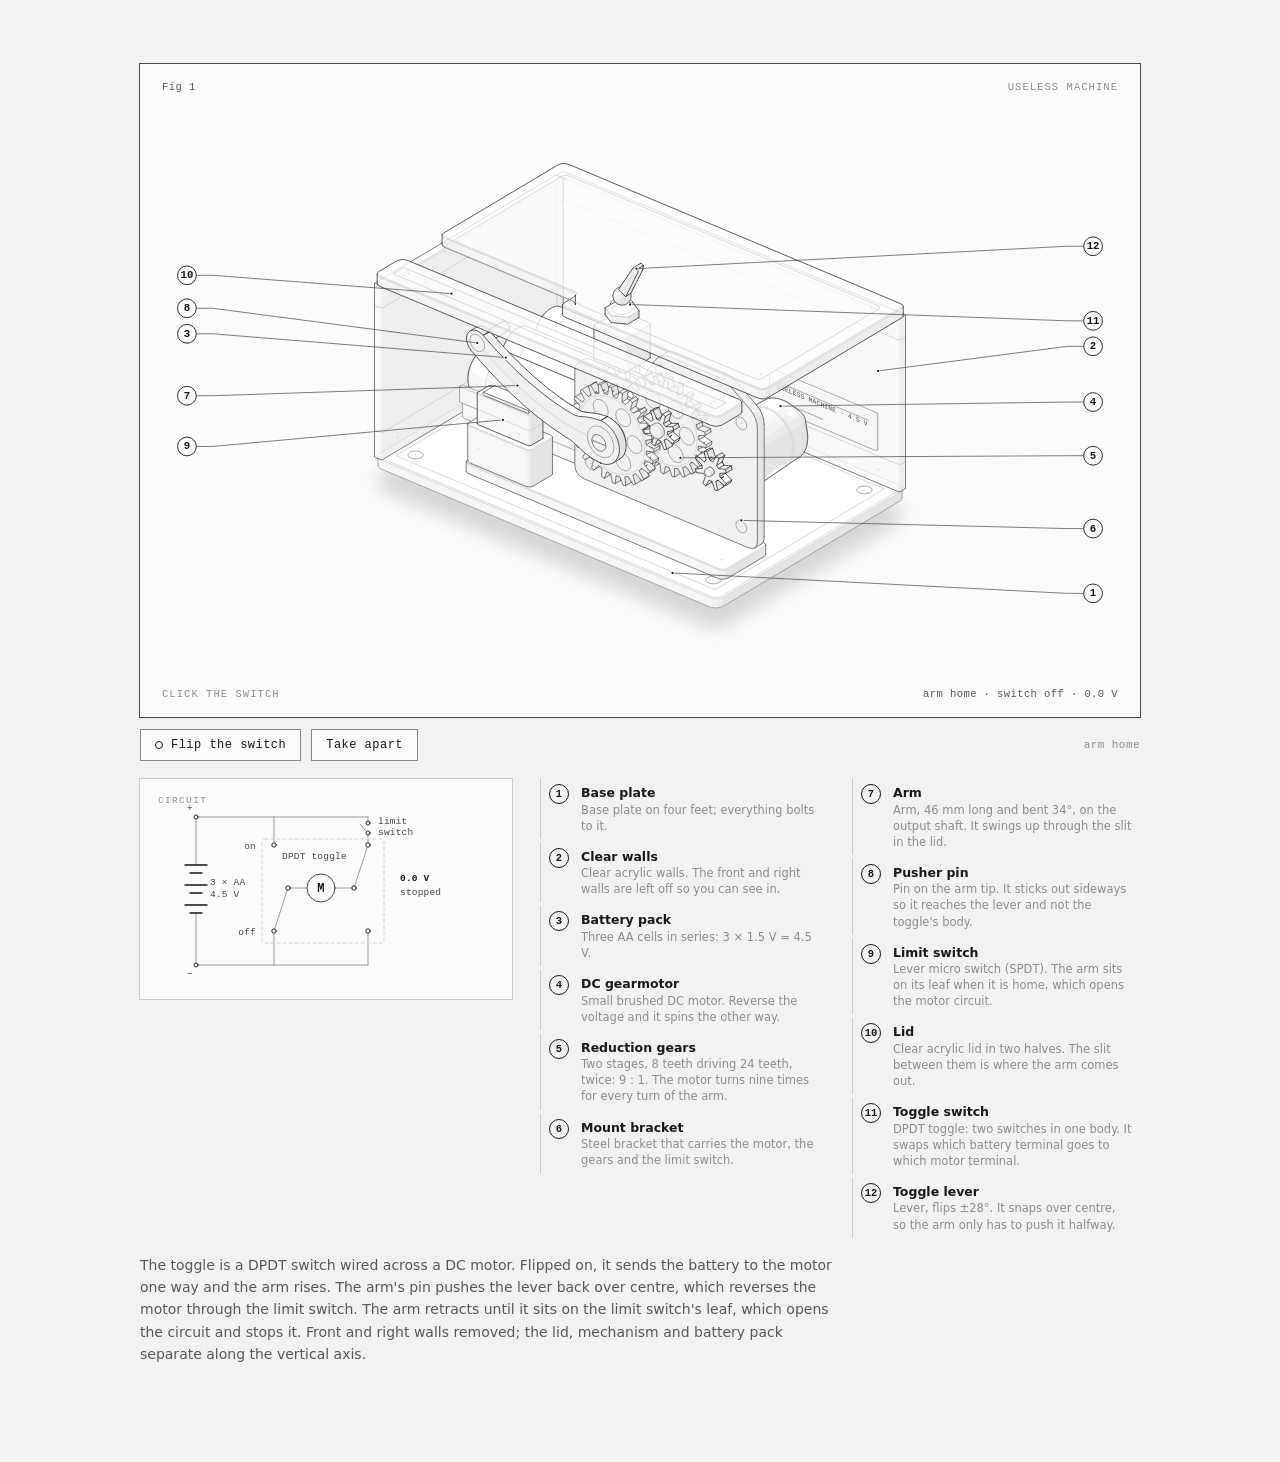
==== useless-machine-light.html @ 690dab60 "v1: useless machine figure Isometric anatomy figure of a useless machine: toggle, DPDT circuit, gear" ====
<!doctype html><html lang="en"><head><meta charset="utf-8"><meta name="viewport" content="width=device-width, initial-scale=1"><title>Useless machine</title><style>
.iso{
  --anatomy-page:#0b0b0b;--anatomy-card:#131313;--anatomy-text:#a3a3a3;--anatomy-strong:#e6e6e6;--anatomy-muted:#6e6e6e;
  --anatomy-paper:#131313;--anatomy-face:#1b1b1b;--anatomy-top:#1c1c1c;
  --anatomy-shade-0:#0f0f0f;--anatomy-shade-1:#121212;--anatomy-shade-2:#151515;--anatomy-shade-3:#181818;
  --anatomy-lit-top:#262626;--anatomy-lit-shade:#1d1d1d;
  --anatomy-hi:#d4d4d4;--anatomy-mid:#6a6a6a;--anatomy-lo:#3e3e3e;--anatomy-faint:#2a2a2a;--anatomy-lit:#ffffff;
  --anatomy-halo:#050505;--anatomy-halo-opacity:.9;--anatomy-dot:#e6e6e6;
  --anatomy-red:#ff6b6b;--anatomy-green:#6be0a0;--anatomy-blue:#6b9bff;
  --anatomy-weight:.6px;--anatomy-ease:cubic-bezier(.32,.72,0,1);
  --anatomy-mono:ui-monospace,"SF Mono",Menlo,Consolas,monospace;
  --anatomy-lift:inset 0 1px 0 0 #ffffff0a,inset 0 0 0 1px #ffffff06,0 0 0 1px #00000026,0 1px 1px -.5px #00000014,0 3px 3px -1.5px #00000014,0 6px 6px -3px #00000014,0 12px 12px -6px #00000014;
}
.iso[data-theme="light"]{
  --anatomy-page:#f2f2ef;--anatomy-card:#fbfbfa;--anatomy-text:#57575a;--anatomy-strong:#18181a;--anatomy-muted:#8c8c90;
  --anatomy-paper:#fbfbfa;--anatomy-face:#ffffff;--anatomy-top:#ffffff;
  --anatomy-shade-0:#dcdcd9;--anatomy-shade-1:#e5e5e2;--anatomy-shade-2:#ededea;--anatomy-shade-3:#f4f4f1;
  --anatomy-lit-top:#ffffff;--anatomy-lit-shade:#eeeeeb;
  --anatomy-hi:#26262a;--anatomy-mid:#8a8a8f;--anatomy-lo:#b4b4b8;--anatomy-faint:#d4d4d6;--anatomy-lit:#000000;
  --anatomy-halo:#8a8a80;--anatomy-halo-opacity:.32;--anatomy-dot:#3a3a3e;
  --anatomy-red:#e5484d;--anatomy-green:#30a46c;--anatomy-blue:#3e63dd;
  --anatomy-lift:inset 0 1px 0 0 #ffffff,0 0 0 1px #0000000f,0 1px 1px -.5px #0000000a,0 3px 3px -1.5px #0000000a,0 6px 6px -3px #0000000a,0 12px 12px -6px #0000000a;
}
.iso-svg{display:block;width:100%;height:auto;overflow:visible}
.iso-svg path,.iso-svg circle{vector-effect:non-scaling-stroke}
.iso-fill{fill:var(--anatomy-paper);stroke:none}
.iso-solid[data-lit]>.iso-fill{fill:var(--anatomy-face)}
.iso-shade,.iso-top{stroke:none}
.iso-shade[data-shade="0"]{fill:var(--anatomy-shade-0)}
.iso-shade[data-shade="1"]{fill:var(--anatomy-shade-1)}
.iso-shade[data-shade="2"]{fill:var(--anatomy-shade-2)}
.iso-shade[data-shade="3"]{fill:var(--anatomy-shade-3)}
.iso-top{fill:var(--anatomy-top)}
.iso-solid[data-lit]>.iso-top{fill:var(--anatomy-lit-top)}
.iso-solid[data-lit]>.iso-shade{fill:var(--anatomy-lit-shade)}
.iso-solid[data-seamless]>.iso-shade,.iso-solid[data-seamless]>.iso-top{stroke-width:.4;stroke-linejoin:round}
.iso-solid[data-seamless]>.iso-shade[data-shade="0"]{stroke:var(--anatomy-shade-0)}
.iso-solid[data-seamless]>.iso-shade[data-shade="1"]{stroke:var(--anatomy-shade-1)}
.iso-solid[data-seamless]>.iso-shade[data-shade="2"]{stroke:var(--anatomy-shade-2)}
.iso-solid[data-seamless]>.iso-shade[data-shade="3"]{stroke:var(--anatomy-shade-3)}
.iso-solid[data-seamless]>.iso-top{stroke:var(--anatomy-top)}
.iso-solid[data-seamless][data-lit]>.iso-top{stroke:var(--anatomy-lit-top)}
.iso-solid[data-seamless][data-lit]>.iso-shade{stroke:var(--anatomy-lit-shade)}
.iso-solid[data-lit]>.iso-edge{stroke:var(--anatomy-lit)}
.iso-halo{fill:var(--anatomy-halo);stroke:none;filter:blur(9px);opacity:var(--anatomy-halo-opacity);transform:translateY(3px)}
.iso-line{fill:none;stroke:var(--anatomy-lo);stroke-width:var(--anatomy-weight);stroke-linecap:round;stroke-linejoin:round}
.iso-line[data-tone="hi"]{stroke:var(--anatomy-hi)}
.iso-line[data-tone="mid"]{stroke:var(--anatomy-mid)}
.iso-line[data-tone="lo"]{stroke:var(--anatomy-lo)}
.iso-line[data-tone="faint"]{stroke:var(--anatomy-faint)}
.iso-line[data-tone="lit"]{stroke:var(--anatomy-lit)}
.iso-line[data-tone="red"]{stroke:var(--anatomy-red)}
.iso-line[data-tone="green"]{stroke:var(--anatomy-green)}
.iso-line[data-tone="blue"]{stroke:var(--anatomy-blue)}
.iso-line[data-dotted]{stroke-dasharray:.01 3.5;stroke-width:1}
.iso-line[data-dashed]{stroke-dasharray:3 3}
.iso-line[data-flow]{stroke-dasharray:2 6}
.iso-wire-end{fill:var(--anatomy-paper);stroke:var(--anatomy-lo);stroke-width:var(--anatomy-weight)}
.iso-wire[data-tone="hi"] .iso-wire-end{stroke:var(--anatomy-hi)}
.iso-wire[data-tone="mid"] .iso-wire-end{stroke:var(--anatomy-mid)}
.iso-wire[data-tone="faint"] .iso-wire-end{stroke:var(--anatomy-faint)}
.iso-wire[data-tone="lit"] .iso-wire-end{stroke:var(--anatomy-lit)}
.iso-dots circle{fill:var(--anatomy-dot);stroke:none;opacity:.32}
.iso-dots[data-tone="hi"] circle{opacity:.85}
.iso-dots[data-tone="mid"] circle{opacity:.45}
.iso-dots[data-tone="lo"] circle{opacity:.22}
.iso-dots[data-tone="faint"] circle{opacity:.12}
.iso-face-text{fill:var(--anatomy-mid);font-family:var(--anatomy-mono);letter-spacing:.04em}
.iso-face-text[data-tone="hi"]{fill:var(--anatomy-hi)}
.iso-face-text[data-tone="lo"]{fill:var(--anatomy-lo)}
.iso-face-text[data-tone="faint"]{fill:var(--anatomy-faint)}
.tb-body{fill:var(--anatomy-shade-2);stroke:none}
.tb-shine{fill:var(--anatomy-top);stroke:none}
.tb-shade{fill:var(--anatomy-shade-0);stroke:none}
.tb-ring{fill:none;stroke:var(--anatomy-lo);stroke-width:.45;stroke-linecap:butt;stroke-linejoin:round}
.tb-ring[data-tone="mid"]{stroke:var(--anatomy-mid)}
.tb-ring[data-tone="faint"]{stroke:var(--anatomy-faint)}
.tb-ring[data-tone="hi"]{stroke:var(--anatomy-hi)}
@keyframes iso-flow{to{stroke-dashoffset:-32}}
@keyframes iso-pulse{0%,100%{opacity:.18}12%{opacity:1}40%{opacity:.18}}
.iso-line[data-flow]{animation:iso-flow 1600ms linear infinite}
.iso-dots circle[data-pulse]{animation:iso-pulse 1600ms steps(1,end) infinite;animation-delay:var(--pulse-at,0ms)}
.iso-figure{margin:32px 0 36px}
.iso-plate{position:relative;padding:52px 24px;border-radius:0;background:var(--anatomy-card);box-shadow:0 0 0 1px var(--anatomy-mid);--anatomy-paper:var(--anatomy-card)}
.iso-plate-corners{position:absolute;inset:18px 20px;pointer-events:none}
.iso-plate-corner{position:absolute;color:var(--anatomy-muted);font-family:var(--anatomy-mono);font-size:10.5px;line-height:1;letter-spacing:.04em;white-space:nowrap}
.iso-plate-corner[data-corner="fig"]{top:0;left:0;color:var(--anatomy-text)}
.iso-plate-corner[data-corner="title"]{top:0;right:0;text-transform:uppercase;letter-spacing:.1em}
.iso-plate-corner[data-corner="hint"]{bottom:0;left:0;text-transform:uppercase;letter-spacing:.1em}
.iso-plate-corner[data-corner="readout"]{right:0;bottom:0;color:var(--anatomy-text);font-variant-numeric:tabular-nums}
.iso-plate .iso-svg{margin:0 auto}
.iso-legend{display:grid;gap:8px;margin-top:12px;color:var(--anatomy-muted);font-size:13px;line-height:1.55}
.iso-keys{display:flex;flex-wrap:wrap;gap:6px 18px}
.iso-key{display:inline-flex;align-items:center;gap:7px}
.iso-swatch{width:16px;height:10px;flex:none;overflow:visible}
.iso-swatch path{fill:none;stroke:var(--anatomy-hi);stroke-width:1;vector-effect:non-scaling-stroke;stroke-linejoin:round;stroke-linecap:round}
.iso-swatch[data-mark="raised"] path,.iso-swatch[data-mark="flat"] path{stroke:var(--anatomy-mid)}
.iso-swatch[data-mark="lit"] path{stroke:var(--anatomy-lit)}
.iso-swatch[data-mark="dim"] path{stroke:var(--anatomy-lo)}
.iso-swatch[data-mark="dotted"] path{stroke-dasharray:.01 3;stroke-width:1.4}
.iso-swatch[data-mark="dashed"] path{stroke-dasharray:3 2.5}
.iso-swatch[data-mark="red"] path{stroke:var(--anatomy-red)}
.iso-swatch[data-mark="green"] path{stroke:var(--anatomy-green)}
.iso-swatch[data-mark="blue"] path{stroke:var(--anatomy-blue)}
.iso-swatch-crease{stroke:var(--anatomy-lo)!important}
@media (max-width:560px){.iso-plate{padding:48px 12px 70px}.iso-plate-corner[data-corner="hint"]{bottom:18px}}
@media (prefers-reduced-motion:reduce){.iso-line[data-flow],.iso-dots circle[data-pulse]{animation:none}}

*{box-sizing:border-box}
html{color-scheme:dark}
body[data-theme="light"]{color-scheme:light}
body{margin:0;background:var(--anatomy-page);color:var(--anatomy-text);font:14px/1.6 ui-sans-serif,system-ui,-apple-system,"Segoe UI",sans-serif;-webkit-font-smoothing:antialiased}
.iso-page{width:min(1000px,100% - 32px);margin:64px auto 96px}
</style></head><body class="iso" data-theme="light"><main class="iso-page"><style>.um { --um-ink0:#16161a; --um-ink1:#45454c; --um-ink2:#85858d; --um-ink3:#c9c9d0; --um-dim:#e1e1e5; }
.iso[data-theme="light"] .um { --anatomy-hi:var(--um-ink0); --anatomy-mid:var(--um-ink1); --anatomy-lo:var(--um-ink2); --anatomy-faint:var(--um-ink3); --anatomy-weight:.7px; --anatomy-shade-0:#e4e4e1; --anatomy-shade-1:#ebebe8; --anatomy-shade-2:#f1f1ee; --anatomy-shade-3:#f6f6f3; }
.um .iso-plate { padding: 0; overflow: hidden; }
.um .iso-figure { margin: 0; }
.um .iso-plate-corners { inset: 16px 20px; }
.um .iso-plate-corners { inset: 18px 22px; z-index: 2; }
.um-stage { position: relative; border-radius: 0; touch-action: pan-y; -webkit-tap-highlight-color: transparent; user-select: none; -webkit-user-select: none; outline-offset: -4px; }
.um-stage:focus-visible { outline: 1px solid var(--anatomy-muted); }
.um-stage .iso-svg { width: 100%; height: auto; }
.um-glass .iso-fill { opacity: .5; }
.um-glass .iso-shade, .um-glass .iso-top { opacity: .55; }
.um-stage[data-focus] .it:not([data-on]) { --anatomy-hi: var(--um-ink2); --anatomy-mid: var(--um-ink3); --anatomy-lo: var(--um-dim); --anatomy-faint: var(--um-dim); }
.um-stage .it[data-on] { --anatomy-hi: #000; --anatomy-mid: #000; --anatomy-lo: var(--um-ink0); --anatomy-faint: var(--um-ink1); --anatomy-weight: 1px; }
.um-stage .it[data-on] .iso-fill { fill: #fff; }
.um-over { pointer-events: none; font-family: var(--anatomy-mono); }
.um-call path { fill: none; stroke: var(--um-ink1); stroke-width: .7px; stroke-linejoin: round; }
.um-call .um-dot { fill: var(--um-ink0); stroke: var(--anatomy-paper); stroke-width: 1.2px; }
.um-call .um-badge circle { fill: var(--anatomy-paper); stroke: var(--um-ink0); stroke-width: .9px; }
.um-call .um-badge text { fill: var(--um-ink0); font-size: 10.5px; font-weight: 600; text-anchor: middle; dominant-baseline: central; }
.um-over[data-focus] .um-call:not([data-on]) { opacity: .28; }
.um-call[data-on] path { stroke: #000; stroke-width: 1px; }
.um-call[data-on] .um-badge circle { fill: #000; }
.um-call[data-on] .um-badge text { fill: #fff; }
.um-hit { fill: transparent; stroke: none; pointer-events: all; cursor: pointer; }
.um-controls { display: flex; flex-wrap: wrap; align-items: center; gap: 10px; padding: 12px 0 0; }
.um-btn { display: inline-flex; align-items: center; gap: 8px; height: 32px; padding: 0 14px; border: 1px solid var(--um-ink2); border-radius: 0; background: var(--anatomy-paper); color: var(--um-ink0); font: 12px var(--anatomy-mono); letter-spacing: .04em; cursor: pointer; }
.um-btn:hover { background: #fff; border-color: var(--um-ink0); }
.um-btn:focus-visible { outline: 1px solid var(--um-ink0); outline-offset: 2px; }
.um-btn[disabled] { opacity: .45; cursor: default; }
.um-lamp { width: 8px; height: 8px; border-radius: 50%; border: 1px solid var(--um-ink0); background: transparent; }
.um-btn[data-state="on"] .um-lamp { background: var(--um-ink0); }
.um-note { margin-left: auto; color: var(--anatomy-muted); font: 11px var(--anatomy-mono); letter-spacing: .04em; min-height: 1em; }
.um-below { display: grid; grid-template-columns: 372px 1fr; gap: 28px; margin-top: 18px; align-items: start; }
.um-circuit { background: var(--anatomy-card); box-shadow: 0 0 0 1px var(--um-ink3); padding: 14px 16px 10px; }
.cc { display: block; width: 100%; height: auto; overflow: visible; }
.cc path, .cc circle, .cc rect { vector-effect: non-scaling-stroke; fill: none; stroke: var(--um-ink2); stroke-width: .8px; stroke-linecap: round; stroke-linejoin: round; }
.cc .cc-w path { stroke: var(--um-ink2); }
.cc .cc-w path[data-live] { stroke: #000; stroke-width: 1.8px; }
.cc-cell path { stroke: var(--um-ink0) !important; stroke-width: 1.4px !important; }
.cc-dot circle { fill: var(--anatomy-paper); stroke: var(--um-ink0); stroke-width: .9px; }
.cc-motor { stroke: var(--um-ink1) !important; stroke-width: 1px !important; }
.cc [data-seg="motor"][data-live] .cc-motor { stroke: #000 !important; stroke-width: 1.8px !important; }
.cc-box { stroke: var(--um-ink3) !important; stroke-dasharray: 3 3; }
.cc [data-off] { display: none; }
.cc-t { fill: var(--um-ink1); font: 9.5px var(--anatomy-mono); letter-spacing: .02em; stroke: none !important; }
.cc-h { fill: var(--anatomy-muted); letter-spacing: .14em; }
.cc-m { fill: var(--um-ink0); font-size: 12px; font-weight: 600; }
.cc-v { fill: var(--um-ink0); font-weight: 600; }
.um-parts { list-style: none; margin: 0; padding: 0; columns: 2; column-gap: 24px; }
.um-parts li { break-inside: avoid; margin: 0 0 4px; }
.um-part { display: grid; grid-template-columns: 24px 1fr; column-gap: 8px; width: 100%; padding: 5px 8px; border: 0; border-left: 1px solid var(--um-ink3); background: transparent; color: var(--anatomy-text); font: inherit; font-size: 12.5px; line-height: 1.4; text-align: left; cursor: pointer; }
.um-part:hover, .um-part:focus-visible, .um-part[data-on] { background: #fff; border-left-color: var(--um-ink0); outline: none; }
.um-num { grid-row: span 2; width: 20px; height: 20px; border: 1px solid var(--um-ink0); border-radius: 50%; display: grid; place-items: center; color: var(--um-ink0); font: 600 10.5px var(--anatomy-mono); }
.um-part[data-on] .um-num { background: #000; color: #fff; }
.um-name { color: var(--anatomy-strong); font-weight: 600; }
.um-say { color: var(--anatomy-muted); font-size: 11.5px; }
.um-caption { margin-top: 16px; max-width: 78ch; }
@media (max-width: 760px) { .um-below { grid-template-columns: 1fr; } .um-parts { columns: 1; } }
@media (prefers-reduced-motion: reduce) { .um-stage * { transition: none !important; } }
</style><div class="um"><figure class="iso-figure"><div class="iso-plate"><div class="iso-plate-corners" aria-hidden="true"><span class="iso-plate-corner" data-corner="fig">Fig 1</span><span class="iso-plate-corner" data-corner="title">Useless machine</span><span class="iso-plate-corner" data-corner="hint">Click the switch</span><span class="iso-plate-corner" data-corner="readout" data-readout>ready</span></div><div class="iso-stage um-stage" tabindex="0" role="group" aria-label="Useless machine. Space or Enter flips the switch, E takes it apart, the arrow keys step through the parts, Escape clears."><svg xmlns="http://www.w3.org/2000/svg" class="iso-svg" viewBox="0 0 980 640" role="img" aria-label="A useless machine in cutaway: a box of clear acrylic with its front and right walls removed. A toggle switch on the lid, a DC gearmotor with a 9 to 1 gear train, a curved arm on the output shaft, a limit switch and three AA cells. The arm rises through a slit in the lid, flips the toggle back off and retracts. The lid, the mechanism and the battery pack lift apart along the vertical axis."><g class="um-engine"><g class="it" data-piece="base" data-k="-503.00" data-m="0,0,0" data-i="0" data-c="1"><path class="iso-halo" d="M233.2 402.6L233.2 401.5L233.6 400.6L234.4 399.6L235.6 398.8L407.7 296.2L409.2 295.5L410.9 295L412.7 294.6L414.7 294.4L416.7 294.4L418.7 294.6L420.6 295L422.2 295.6L743.2 430.2L744.6 430.9L745.7 431.8L746.4 432.7L746.8 433.7L746.8 442.6L746.8 443.6L746.4 444.6L745.6 445.6L744.4 446.4L572.3 549L570.8 549.7L569.1 550.2L567.3 550.6L565.3 550.8L563.3 550.8L561.3 550.6L559.4 550.2L557.8 549.6L236.8 415L235.4 414.3L234.3 413.4L233.6 412.5L233.2 411.5Z"/></g><g class="it" data-piece="base" data-k="-49.60" data-m="0,0,0" data-i="1" data-c="1"><g class="iso-solid"><path class="iso-fill" d="M400.6 312.6L401 310.4L402.5 308.2L405 306.3L408.3 304.7L412.3 303.6L416.7 303L421.2 303L425.7 303.5L429.7 304.5L433.2 305.9L435.9 307.8L437.6 309.9L438.3 312.1L438.3 321L437.9 323.3L436.4 325.5L433.9 327.4L430.6 328.9L426.6 330L422.2 330.6L417.7 330.7L413.2 330.2L409.1 329.2L405.6 327.7L403 325.9L401.2 323.8L400.6 321.5Z"/><path class="iso-shade" data-shade="0" d="M433.9 327.4L430.6 328.9L430.6 320L433.9 318.4ZM438.3 321L437.9 323.3L437.9 314.4L438.3 312.1ZM437.9 323.3L436.4 325.5L436.4 316.5L437.9 314.4ZM436.4 325.5L433.9 327.4L433.9 318.4L436.4 316.5Z"/><path class="iso-shade" data-shade="1" d="M430.6 328.9L426.6 330L426.6 321.1L430.6 320ZM426.6 330L422.2 330.6L422.2 321.7L426.6 321.1ZM422.2 330.6L417.7 330.7L417.7 321.8L422.2 321.7Z"/><path class="iso-shade" data-shade="2" d="M417.7 330.7L413.2 330.2L413.2 321.3L417.7 321.8ZM413.2 330.2L409.1 329.2L409.1 320.3L413.2 321.3Z"/><path class="iso-shade" data-shade="3" d="M409.1 329.2L405.6 327.7L405.6 318.8L409.1 320.3ZM405.6 327.7L403 325.9L403 317L405.6 318.8ZM403 325.9L401.2 323.8L401.2 314.9L403 317ZM401.2 323.8L400.6 321.5L400.6 312.6L401.2 314.9Z"/><path class="iso-top" d="M433.9 318.4L430.6 320L426.6 321.1L422.2 321.7L417.7 321.8L413.2 321.3L409.1 320.3L405.6 318.8L403 317L401.2 314.9L400.6 312.6L401 310.4L402.5 308.2L405 306.3L408.3 304.7L412.3 303.6L416.7 303L421.2 303L425.7 303.5L429.7 304.5L433.2 305.9L435.9 307.8L437.6 309.9L438.3 312.1L437.9 314.4L436.4 316.5Z"/><path class="iso-line iso-crease" data-tone="faint" d="M438.3 312.1L437.9 314.4L436.4 316.5L433.9 318.4L430.6 320L426.6 321.1L422.2 321.7L417.7 321.8L413.2 321.3L409.1 320.3L405.6 318.8L403 317L401.2 314.9L400.6 312.6"/><path class="iso-line iso-edge" data-tone="lo" d="M400.6 312.6L401 310.4L402.5 308.2L405 306.3L408.3 304.7L412.3 303.6L416.7 303L421.2 303L425.7 303.5L429.7 304.5L433.2 305.9L435.9 307.8L437.6 309.9L438.3 312.1M438.3 321L437.9 323.3L436.4 325.5L433.9 327.4L430.6 328.9L426.6 330L422.2 330.6L417.7 330.7L413.2 330.2L409.1 329.2L405.6 327.7L403 325.9L401.2 323.8L400.6 321.5M400.6 312.6L400.6 321.5M438.3 312.1L438.3 321"/></g></g><g class="it" data-piece="base" data-k="-9.79" data-m="0,0,0" data-i="2" data-c="1"><g class="iso-solid"><path class="iso-fill" d="M268.1 391.5L268.6 389.3L270.1 387.1L272.5 385.2L275.9 383.7L279.8 382.5L284.2 381.9L288.8 381.9L293.2 382.4L297.3 383.4L300.8 384.8L303.5 386.7L305.2 388.8L305.9 391L305.9 399.9L305.5 402.2L304 404.4L301.5 406.3L298.1 407.8L294.2 408.9L289.8 409.5L285.2 409.6L280.8 409.1L276.7 408.1L273.2 406.7L270.5 404.8L268.8 402.7L268.1 400.5Z"/><path class="iso-shade" data-shade="0" d="M301.5 406.3L298.1 407.8L298.1 398.9L301.5 397.4ZM305.9 399.9L305.5 402.2L305.5 393.3L305.9 391ZM305.5 402.2L304 404.4L304 395.4L305.5 393.3ZM304 404.4L301.5 406.3L301.5 397.4L304 395.4Z"/><path class="iso-shade" data-shade="1" d="M298.1 407.8L294.2 408.9L294.2 400L298.1 398.9ZM294.2 408.9L289.8 409.5L289.8 400.6L294.2 400ZM289.8 409.5L285.2 409.6L285.2 400.7L289.8 400.6Z"/><path class="iso-shade" data-shade="2" d="M285.2 409.6L280.8 409.1L280.8 400.2L285.2 400.7ZM280.8 409.1L276.7 408.1L276.7 399.2L280.8 400.2Z"/><path class="iso-shade" data-shade="3" d="M276.7 408.1L273.2 406.7L273.2 397.7L276.7 399.2ZM273.2 406.7L270.5 404.8L270.5 395.9L273.2 397.7ZM270.5 404.8L268.8 402.7L268.8 393.8L270.5 395.9ZM268.8 402.7L268.1 400.5L268.1 391.5L268.8 393.8Z"/><path class="iso-top" d="M301.5 397.4L298.1 398.9L294.2 400L289.8 400.6L285.2 400.7L280.8 400.2L276.7 399.2L273.2 397.7L270.5 395.9L268.8 393.8L268.1 391.5L268.6 389.3L270.1 387.1L272.5 385.2L275.9 383.7L279.8 382.5L284.2 381.9L288.8 381.9L293.2 382.4L297.3 383.4L300.8 384.8L303.5 386.7L305.2 388.8L305.9 391L305.5 393.3L304 395.4Z"/><path class="iso-line iso-crease" data-tone="faint" d="M305.9 391L305.5 393.3L304 395.4L301.5 397.4L298.1 398.9L294.2 400L289.8 400.6L285.2 400.7L280.8 400.2L276.7 399.2L273.2 397.7L270.5 395.9L268.8 393.8L268.1 391.5"/><path class="iso-line iso-edge" data-tone="lo" d="M268.1 391.5L268.6 389.3L270.1 387.1L272.5 385.2L275.9 383.7L279.8 382.5L284.2 381.9L288.8 381.9L293.2 382.4L297.3 383.4L300.8 384.8L303.5 386.7L305.2 388.8L305.9 391M305.9 399.9L305.5 402.2L304 404.4L301.5 406.3L298.1 407.8L294.2 408.9L289.8 409.5L285.2 409.6L280.8 409.1L276.7 408.1L273.2 406.7L270.5 404.8L268.8 402.7L268.1 400.5M268.1 391.5L268.1 400.5M305.9 391L305.9 399.9"/></g></g><g class="it" data-piece="base" data-k="8.29" data-m="0,0,0" data-i="3" data-c="1"><g class="iso-solid"><path class="iso-fill" d="M674.1 427.4L674.5 425.1L676 423L678.5 421.1L681.9 419.5L685.8 418.4L690.2 417.8L694.8 417.7L699.2 418.2L703.3 419.2L706.8 420.7L709.5 422.5L711.2 424.6L711.9 426.9L711.9 435.8L711.4 438.1L709.9 440.2L707.5 442.1L704.1 443.7L700.2 444.8L695.8 445.4L691.2 445.5L686.8 445L682.7 444L679.2 442.5L676.5 440.7L674.8 438.6L674.1 436.3Z"/><path class="iso-shade" data-shade="0" d="M707.5 442.1L704.1 443.7L704.1 434.8L707.5 433.2ZM711.9 435.8L711.4 438.1L711.4 429.2L711.9 426.9ZM711.4 438.1L709.9 440.2L709.9 431.3L711.4 429.2ZM709.9 440.2L707.5 442.1L707.5 433.2L709.9 431.3Z"/><path class="iso-shade" data-shade="1" d="M704.1 443.7L700.2 444.8L700.2 435.9L704.1 434.8ZM700.2 444.8L695.8 445.4L695.8 436.5L700.2 435.9ZM695.8 445.4L691.2 445.5L691.2 436.5L695.8 436.5Z"/><path class="iso-shade" data-shade="2" d="M691.2 445.5L686.8 445L686.8 436.1L691.2 436.5ZM686.8 445L682.7 444L682.7 435.1L686.8 436.1Z"/><path class="iso-shade" data-shade="3" d="M682.7 444L679.2 442.5L679.2 433.6L682.7 435.1ZM679.2 442.5L676.5 440.7L676.5 431.8L679.2 433.6ZM676.5 440.7L674.8 438.6L674.8 429.6L676.5 431.8ZM674.8 438.6L674.1 436.3L674.1 427.4L674.8 429.6Z"/><path class="iso-top" d="M707.5 433.2L704.1 434.8L700.2 435.9L695.8 436.5L691.2 436.5L686.8 436.1L682.7 435.1L679.2 433.6L676.5 431.8L674.8 429.6L674.1 427.4L674.5 425.1L676 423L678.5 421.1L681.9 419.5L685.8 418.4L690.2 417.8L694.8 417.7L699.2 418.2L703.3 419.2L706.8 420.7L709.5 422.5L711.2 424.6L711.9 426.9L711.4 429.2L709.9 431.3Z"/><path class="iso-line iso-crease" data-tone="faint" d="M711.9 426.9L711.4 429.2L709.9 431.3L707.5 433.2L704.1 434.8L700.2 435.9L695.8 436.5L691.2 436.5L686.8 436.1L682.7 435.1L679.2 433.6L676.5 431.8L674.8 429.6L674.1 427.4"/><path class="iso-line iso-edge" data-tone="lo" d="M674.1 427.4L674.5 425.1L676 423L678.5 421.1L681.9 419.5L685.8 418.4L690.2 417.8L694.8 417.7L699.2 418.2L703.3 419.2L706.8 420.7L709.5 422.5L711.2 424.6L711.9 426.9M711.9 435.8L711.4 438.1L709.9 440.2L707.5 442.1L704.1 443.7L700.2 444.8L695.8 445.4L691.2 445.5L686.8 445L682.7 444L679.2 442.5L676.5 440.7L674.8 438.6L674.1 436.3M674.1 427.4L674.1 436.3M711.9 426.9L711.9 435.8"/></g></g><g class="it" data-piece="base" data-k="48.10" data-m="0,0,0" data-i="4" data-c="1"><g class="iso-solid"><path class="iso-fill" d="M541.7 506.3L542.1 504L543.6 501.9L546.1 500L549.4 498.4L553.4 497.3L557.8 496.7L562.3 496.7L566.8 497.1L570.9 498.1L574.4 499.6L577 501.4L578.8 503.5L579.4 505.8L579.4 514.7L579 517L577.5 519.1L575 521L571.7 522.6L567.7 523.7L563.3 524.3L558.8 524.4L554.3 523.9L550.3 522.9L546.8 521.4L544.1 519.6L542.4 517.5L541.7 515.2Z"/><path class="iso-shade" data-shade="0" d="M575 521L571.7 522.6L571.7 513.7L575 512.1ZM579.4 514.7L579 517L579 508.1L579.4 505.8ZM579 517L577.5 519.1L577.5 510.2L579 508.1ZM577.5 519.1L575 521L575 512.1L577.5 510.2Z"/><path class="iso-shade" data-shade="1" d="M571.7 522.6L567.7 523.7L567.7 514.8L571.7 513.7ZM567.7 523.7L563.3 524.3L563.3 515.4L567.7 514.8ZM563.3 524.3L558.8 524.4L558.8 515.5L563.3 515.4Z"/><path class="iso-shade" data-shade="2" d="M558.8 524.4L554.3 523.9L554.3 515L558.8 515.5ZM554.3 523.9L550.3 522.9L550.3 514L554.3 515Z"/><path class="iso-shade" data-shade="3" d="M550.3 522.9L546.8 521.4L546.8 512.5L550.3 514ZM546.8 521.4L544.1 519.6L544.1 510.7L546.8 512.5ZM544.1 519.6L542.4 517.5L542.4 508.6L544.1 510.7ZM542.4 517.5L541.7 515.2L541.7 506.3L542.4 508.6Z"/><path class="iso-top" d="M575 512.1L571.7 513.7L567.7 514.8L563.3 515.4L558.8 515.5L554.3 515L550.3 514L546.8 512.5L544.1 510.7L542.4 508.6L541.7 506.3L542.1 504L543.6 501.9L546.1 500L549.4 498.4L553.4 497.3L557.8 496.7L562.3 496.7L566.8 497.1L570.9 498.1L574.4 499.6L577 501.4L578.8 503.5L579.4 505.8L579 508.1L577.5 510.2Z"/><path class="iso-line iso-crease" data-tone="faint" d="M579.4 505.8L579 508.1L577.5 510.2L575 512.1L571.7 513.7L567.7 514.8L563.3 515.4L558.8 515.5L554.3 515L550.3 514L546.8 512.5L544.1 510.7L542.4 508.6L541.7 506.3"/><path class="iso-line iso-edge" data-tone="lo" d="M541.7 506.3L542.1 504L543.6 501.9L546.1 500L549.4 498.4L553.4 497.3L557.8 496.7L562.3 496.7L566.8 497.1L570.9 498.1L574.4 499.6L577 501.4L578.8 503.5L579.4 505.8M579.4 514.7L579 517L577.5 519.1L575 521L571.7 522.6L567.7 523.7L563.3 524.3L558.8 524.4L554.3 523.9L550.3 522.9L546.8 521.4L544.1 519.6L542.4 517.5L541.7 515.2M541.7 506.3L541.7 515.2M579.4 505.8L579.4 514.7"/></g></g><g class="it" data-piece="base" data-k="48.12" data-m="0,0,0" data-i="5" data-c="1"><g class="iso-solid"><path class="iso-fill" d="M233.2 384.7L233.3 383.4L234.1 382.1L235.6 381L407.7 278.4L409.7 277.5L412.1 276.8L414.7 276.5L417.4 276.6L420 277L422.2 277.7L743.2 412.4L745 413.4L746.2 414.6L746.8 415.9L746.8 424.8L746.7 426.1L745.9 427.4L744.4 428.5L572.3 531.1L570.3 532L567.9 532.7L565.3 533L562.6 532.9L560 532.5L557.8 531.8L236.8 397.1L235 396.1L233.8 394.9L233.2 393.6Z"/><path class="iso-shade" data-shade="0" d="M746.8 424.8L746.7 426.1L746.7 417.2L746.8 415.9ZM746.7 426.1L745.9 427.4L745.9 418.5L746.7 417.2ZM745.9 427.4L744.4 428.5L744.4 419.6L745.9 418.5ZM744.4 428.5L572.3 531.1L572.3 522.2L744.4 419.6ZM572.3 531.1L570.3 532L570.3 523.1L572.3 522.2Z"/><path class="iso-shade" data-shade="1" d="M570.3 532L567.9 532.7L567.9 523.7L570.3 523.1ZM567.9 532.7L565.3 533L565.3 524L567.9 523.7Z"/><path class="iso-shade" data-shade="2" d="M565.3 533L562.6 532.9L562.6 524L565.3 524ZM562.6 532.9L560 532.5L560 523.6L562.6 524Z"/><path class="iso-shade" data-shade="3" d="M560 532.5L557.8 531.8L557.8 522.8L560 523.6ZM557.8 531.8L236.8 397.1L236.8 388.2L557.8 522.8ZM236.8 397.1L235 396.1L235 387.2L236.8 388.2ZM235 396.1L233.8 394.9L233.8 386L235 387.2ZM233.8 394.9L233.2 393.6L233.2 384.7L233.8 386Z"/><path class="iso-top" d="M743.2 412.4L745 413.4L746.2 414.6L746.8 415.9L746.7 417.2L745.9 418.5L744.4 419.6L572.3 522.2L570.3 523.1L567.9 523.7L565.3 524L562.6 524L560 523.6L557.8 522.8L236.8 388.2L235 387.2L233.8 386L233.2 384.7L233.3 383.4L234.1 382.1L235.6 381L407.7 278.4L409.7 277.5L412.1 276.8L414.7 276.5L417.4 276.6L420 277L422.2 277.7Z"/><path class="iso-line iso-crease" data-tone="faint" d="M746.8 415.9L746.7 417.2L745.9 418.5L744.4 419.6L572.3 522.2L570.3 523.1L567.9 523.7L565.3 524L562.6 524L560 523.6L557.8 522.8L236.8 388.2L235 387.2L233.8 386L233.2 384.7"/><path class="iso-line iso-bevel" data-tone="faint" d="M746.8 415.9L744 417L743.4 417.9L742.2 418.8L570.3 521.3L568.7 522L567 522.5L565 522.7L563.1 522.6L561.2 522.3L559.4 521.7L238.7 387.2L237.3 386.4L236.4 385.6L233.2 384.7"/><path class="iso-line iso-edge" data-tone="lo" d="M233.2 384.7L233.3 383.4L234.1 382.1L235.6 381L407.7 278.4L409.7 277.5L412.1 276.8L414.7 276.5L417.4 276.6L420 277L422.2 277.7L743.2 412.4L745 413.4L746.2 414.6L746.8 415.9M746.8 424.8L746.7 426.1L745.9 427.4L744.4 428.5L572.3 531.1L570.3 532L567.9 532.7L565.3 533L562.6 532.9L560 532.5L557.8 531.8L236.8 397.1L235 396.1L233.8 394.9L233.2 393.6M746.8 415.9L746.8 424.8M233.2 384.7L233.2 393.6"/></g><path class="iso-line" data-tone="faint" d="M729.3 416.6L563.7 515.3L250.7 383.9L416.3 285.3Z"/><path class="iso-line" data-tone="lo" d="M423.7 297.4L421.4 298.3L418.6 298.7L415.7 298.6L413.1 297.9L411.3 296.7L410.4 295.3L410.7 293.8L412.2 292.6L414.5 291.6L417.3 291.2L420.2 291.4L422.8 292.1L424.7 293.2L425.5 294.7L425.2 296.1ZM715.7 419.9L713.4 420.8L710.6 421.2L707.7 421.1L705.1 420.4L703.2 419.2L702.4 417.8L702.7 416.3L704.1 415.1L706.4 414.1L709.3 413.7L712.2 413.9L714.8 414.6L716.6 415.7L717.5 417.2L717.1 418.6ZM275.9 385.5L273.6 386.5L270.7 386.9L267.8 386.7L265.2 386L263.4 384.8L262.5 383.4L262.9 382L264.3 380.7L266.6 379.8L269.4 379.3L272.3 379.5L274.9 380.2L276.8 381.4L277.6 382.8L277.3 384.2ZM567.8 508L565.5 508.9L562.7 509.4L559.8 509.2L557.2 508.5L555.3 507.3L554.5 505.9L554.8 504.5L556.3 503.2L558.6 502.2L561.4 501.8L564.3 502L566.9 502.7L568.7 503.9L569.6 505.3L569.3 506.7Z"/><g class="iso-dots" data-tone="mid"><circle cx="418" cy="295" r="0.5"/><circle cx="709.9" cy="417.5" r="0.5"/><circle cx="270.1" cy="383.1" r="0.5"/><circle cx="562" cy="505.6" r="0.5"/></g></g><g class="it" data-piece="base" data-k="48.14" data-m="0,0,0" data-i="6" data-c="2"><g class="um-glass"><g class="iso-solid"><path class="iso-fill" d="M408.6 108.6L409.1 108.1L413 105.7L413.9 105.4L415 105.4L415.9 105.6L749.5 245.5L750.1 246L750.2 246.5L750.2 416L749.7 416.5L745.7 418.8L744.9 419.1L743.8 419.2L742.8 419L409.3 279L408.7 278.6L408.6 278.1Z"/><path class="iso-shade" data-shade="0" d="M750.2 416L749.7 416.5L749.7 247L750.2 246.5ZM749.7 416.5L745.7 418.8L745.7 249.3L749.7 247ZM745.7 418.8L744.9 419.1L744.9 249.6L745.7 249.3Z"/><path class="iso-shade" data-shade="1" d="M744.9 419.1L743.8 419.2L743.8 249.7L744.9 249.6Z"/><path class="iso-shade" data-shade="2" d="M743.8 419.2L742.8 419L742.8 249.5L743.8 249.7Z"/><path class="iso-shade" data-shade="3" d="M742.8 419L409.3 279L409.3 109.5L742.8 249.5ZM409.3 279L408.7 278.6L408.7 109.1L409.3 109.5ZM408.7 278.6L408.6 278.1L408.6 108.6L408.7 109.1Z"/><path class="iso-top" d="M749.5 245.5L750.1 246L750.2 246.5L749.7 247L745.7 249.3L744.9 249.6L743.8 249.7L742.8 249.5L409.3 109.5L408.7 109.1L408.6 108.6L409.1 108.1L413 105.7L413.9 105.4L415 105.4L415.9 105.6Z"/><path class="iso-line iso-crease" data-tone="faint" d="M750.2 246.5L749.7 247L745.7 249.3L744.9 249.6L743.8 249.7L742.8 249.5L409.3 109.5L408.7 109.1L408.6 108.6"/><path class="iso-line iso-bevel" data-tone="faint" d="M750.2 246.5L748 246.4L744.4 248.6L744.2 248.7L744.2 248.7L744 248.6L410.8 108.8L410.6 108.7L408.6 108.6"/><path class="iso-line" data-tone="faint" d="M750.2 389.2L749.7 389.7L745.7 392.1L744.9 392.4L743.8 392.4L742.8 392.2L409.3 252.3L408.7 251.8L408.6 251.3M750.2 267.3L749.7 267.8L745.7 270.2L744.9 270.5L743.8 270.5L742.8 270.3L409.3 130.3L408.7 129.9L408.6 129.4"/><path class="iso-line iso-edge" data-tone="mid" d="M408.6 108.6L409.1 108.1L413 105.7L413.9 105.4L415 105.4L415.9 105.6L749.5 245.5L750.1 246L750.2 246.5M750.2 416L749.7 416.5L745.7 418.8L744.9 419.1L743.8 419.2L742.8 419L409.3 279L408.7 278.6L408.6 278.1M750.2 246.5L750.2 416M408.6 108.6L408.6 278.1"/></g></g><g class="iso-dots" data-tone="mid"><circle cx="439.3" cy="278.2" r="0.5"/><circle cx="439.3" cy="132.5" r="0.5"/><circle cx="723.4" cy="397.4" r="0.5"/><circle cx="723.4" cy="251.7" r="0.5"/></g></g><g class="it" data-piece="base" data-k="48.16" data-m="0,0,0" data-i="7" data-c="2"><g class="iso-solid"><path class="iso-fill" d="M616.8 299.3L617.1 298.9L617.5 298.7L618.2 298.5L619 298.6L722.6 342.1L723 342.4L723 378.1L722.7 378.5L722.3 378.7L721.6 378.9L720.8 378.8L617.2 335.3L616.8 335Z"/><path class="iso-shade" data-shade="0" d="M723 378.1L722.7 378.5L722.7 342.8L723 342.4ZM722.7 378.5L722.3 378.7L722.3 343.1L722.7 342.8Z"/><path class="iso-shade" data-shade="1" d="M722.3 378.7L721.6 378.9L721.6 343.2L722.3 343.1Z"/><path class="iso-shade" data-shade="2" d="M721.6 378.9L720.8 378.8L720.8 343.1L721.6 343.2Z"/><path class="iso-shade" data-shade="3" d="M720.8 378.8L617.2 335.3L617.2 299.6L720.8 343.1ZM617.2 335.3L616.8 335L616.8 299.3L617.2 299.6Z"/><path class="iso-top" d="M722.6 342.1L723 342.4L722.7 342.8L722.3 343.1L721.6 343.2L720.8 343.1L617.2 299.6L616.8 299.3L617.1 298.9L617.5 298.7L618.2 298.5L619 298.6Z"/><path class="iso-line iso-edge" data-tone="lo" d="M616.8 299.3L617.1 298.9L617.5 298.7L618.2 298.5L619 298.6L722.6 342.1L723 342.4M723 378.1L722.7 378.5L722.3 378.7L721.6 378.9L720.8 378.8L617.2 335.3L616.8 335M723 342.4L723 378.1M616.8 299.3L616.8 335"/></g><path class="iso-line" data-tone="lo" data-free="" d="M624.3 329.4L669 348.1"/><path class="iso-line" data-tone="lo" data-free="" d="M624.3 311.5L713.7 349.1"/><text class="iso-face-text" data-tone="mid" transform="matrix(2.63 1.104 0 2.974 624.291 317.491)" font-size="2.3" text-anchor="start">USELESS MACHINE · 4.5 V</text></g><g class="it" data-piece="base" data-k="48.16" data-m="0,0,0" data-i="8" data-c="2"><g class="um-glass"><g class="iso-solid"><path class="iso-fill" d="M229.8 215.1L230.3 214.6L406.4 109.7L407.3 109.3L408.3 109.3L409.3 109.5L414 111.5L414.7 112L414.8 112.5L414.8 282L414.3 282.5L238.2 387.4L237.3 387.7L236.2 387.8L235.3 387.5L230.5 385.6L229.9 385.1L229.8 384.6Z"/><path class="iso-shade" data-shade="0" d="M414.8 282L414.3 282.5L414.3 113L414.8 112.5ZM414.3 282.5L238.2 387.4L238.2 217.9L414.3 113ZM238.2 387.4L237.3 387.7L237.3 218.2L238.2 217.9Z"/><path class="iso-shade" data-shade="1" d="M237.3 387.7L236.2 387.8L236.2 218.3L237.3 218.2Z"/><path class="iso-shade" data-shade="2" d="M236.2 387.8L235.3 387.5L235.3 218L236.2 218.3Z"/><path class="iso-shade" data-shade="3" d="M235.3 387.5L230.5 385.6L230.5 216.1L235.3 218ZM230.5 385.6L229.9 385.1L229.9 215.6L230.5 216.1ZM229.9 385.1L229.8 384.6L229.8 215.1L229.9 215.6Z"/><path class="iso-top" d="M414 111.5L414.7 112L414.8 112.5L414.3 113L238.2 217.9L237.3 218.2L236.2 218.3L235.3 218L230.5 216.1L229.9 215.6L229.8 215.1L230.3 214.6L406.4 109.7L407.3 109.3L408.3 109.3L409.3 109.5Z"/><path class="iso-line iso-crease" data-tone="faint" d="M414.8 112.5L414.3 113L238.2 217.9L237.3 218.2L236.2 218.3L235.3 218L230.5 216.1L229.9 215.6L229.8 215.1"/><path class="iso-line iso-bevel" data-tone="faint" d="M414.8 112.5L412.6 112.4L236.8 217.2L236.6 217.3L236.6 217.3L236.4 217.2L232.1 215.4L231.9 215.3L229.8 215.1"/><path class="iso-line" data-tone="faint" d="M414.8 255.2L414.3 255.7L238.2 360.7L237.3 361L236.2 361L235.3 360.8L230.5 358.8L229.9 358.4L229.8 357.8M414.8 133.3L414.3 133.8L238.2 238.7L237.3 239L236.2 239.1L235.3 238.9L230.5 236.9L229.9 236.4L229.8 235.9"/><path class="iso-line iso-edge" data-tone="mid" d="M229.8 215.1L230.3 214.6L406.4 109.7L407.3 109.3L408.3 109.3L409.3 109.5L414 111.5L414.7 112L414.8 112.5M414.8 282L414.3 282.5L238.2 387.4L237.3 387.7L236.2 387.8L235.3 387.5L230.5 385.6L229.9 385.1L229.8 384.6M414.8 112.5L414.8 282M229.8 215.1L229.8 384.6"/></g></g><g class="iso-dots" data-tone="mid"><circle cx="402.4" cy="276.2" r="0.5"/><circle cx="402.4" cy="130.5" r="0.5"/><circle cx="252.3" cy="365.6" r="0.5"/><circle cx="252.3" cy="219.9" r="0.5"/></g></g><g class="it" data-piece="battery" data-k="48.19" data-m="0,0,16" data-i="9" data-c="3"><g class="iso-solid"><path class="iso-fill" d="M316 330.4L316.3 329.1L317.6 327.9L412.7 271.2L414.8 270.4L417.4 270L420.1 270.1L422.4 270.8L555.2 326.5L556.9 327.6L557.7 328.8L557.7 343.7L557.4 345L556.1 346.2L461 402.9L458.9 403.7L456.3 404.1L453.6 404L451.3 403.3L318.5 347.6L316.8 346.5L316 345.3Z"/><path class="iso-shade" data-shade="0" d="M557.7 343.7L557.4 345L557.4 330.2L557.7 328.8ZM557.4 345L556.1 346.2L556.1 331.3L557.4 330.2ZM556.1 346.2L461 402.9L461 388L556.1 331.3ZM461 402.9L458.9 403.7L458.9 388.9L461 388Z"/><path class="iso-shade" data-shade="1" d="M458.9 403.7L456.3 404.1L456.3 389.2L458.9 388.9Z"/><path class="iso-shade" data-shade="2" d="M456.3 404.1L453.6 404L453.6 389.1L456.3 389.2ZM453.6 404L451.3 403.3L451.3 388.5L453.6 389.1Z"/><path class="iso-shade" data-shade="3" d="M451.3 403.3L318.5 347.6L318.5 332.7L451.3 388.5ZM318.5 347.6L316.8 346.5L316.8 331.7L318.5 332.7ZM316.8 346.5L316 345.3L316 330.4L316.8 331.7Z"/><path class="iso-top" d="M555.2 326.5L556.9 327.6L557.7 328.8L557.4 330.2L556.1 331.3L461 388L458.9 388.9L456.3 389.2L453.6 389.1L451.3 388.5L318.5 332.7L316.8 331.7L316 330.4L316.3 329.1L317.6 327.9L412.7 271.2L414.8 270.4L417.4 270L420.1 270.1L422.4 270.8Z"/><path class="iso-line iso-crease" data-tone="faint" d="M557.7 328.8L557.4 330.2L556.1 331.3L461 388L458.9 388.9L456.3 389.2L453.6 389.1L451.3 388.5L318.5 332.7L316.8 331.7L316 330.4"/><path class="iso-line iso-bevel" data-tone="faint" d="M557.7 328.8L555.7 329.9L554.7 330.9L459.8 387.4L458.1 388.1L456.2 388.4L454.2 388.3L452.3 387.7L319.7 332.1L318.3 331.3L316 330.4"/><path class="iso-line iso-edge" data-tone="lo" d="M316 330.4L316.3 329.1L317.6 327.9L412.7 271.2L414.8 270.4L417.4 270L420.1 270.1L422.4 270.8L555.2 326.5L556.9 327.6L557.7 328.8M557.7 343.7L557.4 345L556.1 346.2L461 402.9L458.9 403.7L456.3 404.1L453.6 404L451.3 403.3L318.5 347.6L316.8 346.5L316 345.3M557.7 328.8L557.7 343.7M316 330.4L316 345.3"/></g><path class="iso-line" data-tone="faint" d="M546 329.4L455.3 383.4L327.7 329.9L418.4 275.8Z"/></g><g class="it" data-piece="battery" data-k="48.21" data-m="0,0,16" data-i="10" data-c="3"><g class="iso-solid"><path class="iso-fill" d="M414.8 255.5L415.2 254.9L416 254.4L417.2 254.1L418.5 254.3L559.2 313.3L559.8 313.9L559.8 328.7L559.4 329.4L558.5 329.9L557.4 330.2L556.1 330L415.4 271L414.8 270.4Z"/><path class="iso-shade" data-shade="0" d="M559.8 328.7L559.4 329.4L559.4 314.5L559.8 313.9ZM559.4 329.4L558.5 329.9L558.5 315L559.4 314.5Z"/><path class="iso-shade" data-shade="1" d="M558.5 329.9L557.4 330.2L557.4 315.3L558.5 315Z"/><path class="iso-shade" data-shade="2" d="M557.4 330.2L556.1 330L556.1 315.1L557.4 315.3Z"/><path class="iso-shade" data-shade="3" d="M556.1 330L415.4 271L415.4 256.1L556.1 315.1ZM415.4 271L414.8 270.4L414.8 255.5L415.4 256.1Z"/><path class="iso-top" d="M559.2 313.3L559.8 313.9L559.4 314.5L558.5 315L557.4 315.3L556.1 315.1L415.4 256.1L414.8 255.5L415.2 254.9L416 254.4L417.2 254.1L418.5 254.3Z"/><path class="iso-line iso-crease" data-tone="faint" d="M559.8 313.9L559.4 314.5L558.5 315L557.4 315.3L556.1 315.1L415.4 256.1L414.8 255.5"/><path class="iso-line iso-bevel" data-tone="faint" d="M559.8 313.9L558.2 314.2L557.7 314.5L557.2 314.7L556.8 314.5L416.4 255.7L414.8 255.5"/><path class="iso-line iso-edge" data-tone="lo" d="M414.8 255.5L415.2 254.9L416 254.4L417.2 254.1L418.5 254.3L559.2 313.3L559.8 313.9M559.8 328.7L559.4 329.4L558.5 329.9L557.4 330.2L556.1 330L415.4 271L414.8 270.4M559.8 313.9L559.8 328.7M414.8 255.5L414.8 270.4"/></g></g><g class="it" data-piece="mech" data-k="48.22" data-m="0,0,60" data-i="11" data-c="4"><g class="iso-solid"><path class="iso-fill" d="M552.1 375.5L552.1 374.2L552.2 373L552.3 371.7L552.4 370.5L552.7 369.3L552.9 368.2L553.2 367.1L553.6 366L554 364.9L554.4 363.9L554.9 363L555.4 362L556 361.2L556.6 360.3L557.3 359.5L558 358.8L558.7 358.1L559.5 357.5L560.3 356.9L561.1 356.3L566.6 353L567.5 352.6L613.1 329L614 328.6L614.8 328.2L615.7 327.9L616.6 327.7L617.5 327.5L618.4 327.4L619.4 327.3L620.4 327.3L621.4 327.3L622.4 327.4L623.4 327.5L624.4 327.7L625.4 327.9L626.5 328.2L627.5 328.5L629.8 329.4L630.8 329.7L631.8 330.1L632.7 330.6L633.7 331.1L634.7 331.6L635.6 332.2L636.6 332.8L637.5 333.5L638.4 334.2L647 340.7L647.3 341L647.6 341.3L647.9 341.5L648.2 341.8L648.5 342.1L648.8 342.4L649 342.8L649.3 343.1L649.6 343.4L649.8 343.8L650 344.1L650.3 344.5L650.5 344.9L650.7 345.2L650.9 345.6L651.1 346L651.3 346.4L651.4 346.8L651.6 347.2L651.7 347.6L651.9 348L652 348.4L652.1 348.8L652.2 349.2L652.2 349.6L653.9 360.1L654.1 361.3L654.2 362.4L654.3 363.6L654.4 364.7L654.4 365.8L654.4 366.9L654.3 368L654.2 369L654.1 370L653.7 372.4L653.5 373.5L653.3 374.6L653 375.6L652.7 376.6L652.3 377.5L651.9 378.5L651.5 379.4L651 380.2L650.4 381L649.9 381.8L649.3 382.5L648.7 383.2L648 383.8L647.3 384.4L646.6 384.9L604.1 413.8L603.2 414.4L597.7 417.7L596.8 418.1L596 418.6L595 418.9L594.1 419.3L593.1 419.5L592.1 419.7L591.1 419.9L590 420L588.9 420L587.9 420L586.8 419.9L585.7 419.7L584.5 419.5L583.4 419.3L582.3 418.9L581.1 418.6L580 418.2L578.8 417.7L577.7 417.1L576.6 416.6L575.4 415.9L574.3 415.2L573.2 414.5L572.1 413.7L571 412.9L569.9 412L568.8 411.1L567.8 410.1L566.7 409.1L565.7 408L564.8 407L563.8 405.8L562.9 404.7L562 403.5L561.1 402.3L560.3 401.1L559.5 399.8L558.7 398.5L558 397.2L557.3 395.9L556.6 394.5L556 393.2L555.4 391.8L554.9 390.5L554.4 389.1L554 387.7L553.6 386.3L553.2 384.9L552.9 383.6L552.7 382.2L552.4 380.8L552.3 379.5L552.2 378.1L552.1 376.8Z"/><path class="iso-shade" data-shade="0" d="M651.3 346.4L651.6 347.2L651.9 348L652.1 348.8L652.2 349.6L652.4 350.4L652.4 351.1L652.4 351.9L652.4 352.6L652.2 353.3L652.1 353.9L651.9 354.6L651.6 355.1L651.3 355.6L650.9 356.1L650.5 356.5L650 356.9L649.6 357.2L640.7 362.4L641.2 362.1L641.7 361.8L642.1 361.4L642.4 360.9L642.8 360.4L643 359.8L643.2 359.2L643.4 358.5L643.5 357.9L643.6 357.1L643.6 356.4L643.5 355.6L643.4 354.8L643.2 354L643 353.2L642.8 352.5L642.4 351.7ZM650.3 349.6L651 351.3L651.6 353L652.1 354.7L652.4 356.5L652.7 358.1L652.8 359.8L652.8 361.4L652.7 363L652.4 364.5L652.1 365.9L651.6 367.2L651 368.5L650.3 369.6L649.5 370.6L648.6 371.5L647.7 372.3L646.6 372.9L642.2 375.6L643.2 374.9L644.2 374.1L645.1 373.3L645.9 372.2L646.6 371.1L647.2 369.9L647.6 368.5L648 367.1L648.2 365.6L648.4 364.1L648.4 362.4L648.2 360.8L648 359.1L647.6 357.4L647.2 355.6L646.6 353.9L645.9 352.2ZM646 342.1L647.5 344.2L648.8 346.3L650 348.6L651.1 350.8L652 353.1L652.8 355.5L653.4 357.8L653.9 360.1L654.2 362.4L654.4 364.7L654.4 366.9L654.2 369L653.9 371L653.5 373.5L653.9 371.3L654 369.1L654 366.7L653.9 364.3L653.5 361.8L653 359.3L652.3 356.7L651.5 354.2L650.4 351.7L649.3 349.3L648 346.9L646.6 344.6L645 342.3ZM650.4 351.7L651.5 354.2L652.3 356.7L653 359.3L653.5 361.8L653.9 364.3L654 366.7L654 369.1L653.9 371.3L653.5 373.5L653 375.6L652.3 377.5L651.5 379.4L650.4 381L649.3 382.5L648 383.8L646.6 384.9L645 385.9L631.8 393.7L633.3 392.8L634.7 391.7L636 390.4L637.2 388.9L638.2 387.2L639.1 385.4L639.8 383.5L640.3 381.4L640.6 379.2L640.8 376.9L640.8 374.6L640.6 372.2L640.3 369.7L639.8 367.2L639.1 364.6L638.2 362.1L637.2 359.6ZM636.1 359.9L637 362.3L637.8 364.7L638.5 367.1L639 369.4L639.3 371.8L639.5 374.1L639.5 376.3L639.3 378.5L639 380.6L638.5 382.5L637.8 384.4L637 386.1L636.1 387.7L635 389.1L633.8 390.3L632.4 391.4L630.9 392.2L613.3 402.8L614.7 401.9L616.1 400.8L617.3 399.6L618.4 398.2L619.4 396.6L620.2 394.9L620.8 393.1L621.3 391.1L621.7 389L621.8 386.9L621.8 384.6L621.7 382.3L621.3 380L620.8 377.6L620.2 375.2L619.4 372.8L618.4 370.4ZM619.5 370.1L620.6 372.6L621.4 375.2L622.1 377.7L622.6 380.2L623 382.7L623.1 385.1L623.1 387.5L623 389.8L622.6 391.9L622.1 394L621.4 396L620.6 397.8L619.5 399.4L618.4 400.9L617.1 402.2L615.7 403.3L614.1 404.3L603.1 410.8L604.6 409.9L606.1 408.8L607.4 407.5L608.5 406L609.5 404.3L610.4 402.5L611.1 400.6L611.6 398.5L611.9 396.3L612.1 394L612.1 391.7L611.9 389.3L611.6 386.8L611.1 384.3L610.4 381.7L609.5 379.2L608.5 376.7ZM611.6 386.8L611.9 389.3L612.1 391.7L612.1 394L611.9 396.3L611.6 398.5L611.1 400.6L610.4 402.5L609.5 404.3L608.5 406L607.4 407.5L606.1 408.8L604.6 409.9L603.1 410.8L601.4 411.6L599.6 412.1L597.8 412.4L595.8 412.5L593.9 412.4L591.8 412.1L589.7 411.6L587.7 410.9L585.4 410.1L587.3 410.7L589.3 411.2L591.2 411.5L593 411.6L594.8 411.5L596.5 411.2L598.1 410.7L599.7 410.1L601.1 409.2L602.5 408.2L603.7 406.9L604.7 405.6L605.7 404L606.5 402.4L607.1 400.6L607.6 398.6L607.9 396.6L608.1 394.5L608.1 392.3L607.9 390.1L607.6 387.8ZM608.3 377.5L609.4 380.2L610.4 383L611.1 385.8L611.7 388.5L612.1 391.2L612.3 393.9L612.3 396.5L612.1 399L611.7 401.4L611.1 403.6L610.4 405.8L609.4 407.7L608.3 409.5L607.1 411.2L605.6 412.6L604.1 413.8L602.4 414.9L596.8 418.1L598.6 417.1L600.1 415.9L601.5 414.5L602.8 412.8L603.9 411L604.8 409L605.6 406.9L606.2 404.6L606.6 402.3L606.7 399.8L606.7 397.2L606.6 394.5L606.2 391.8L605.6 389L604.8 386.3L603.9 383.5L602.8 380.8ZM591.1 383.9L591.7 385.3L592.1 386.6L592.5 388L592.8 389.4L593 390.7L593.1 392.1L593.1 393.4L593 394.6L592.8 395.8L592.5 397L592.1 398L591.7 399L591.1 399.9L590.5 400.7L589.8 401.4L589 402.1L588.1 402.6L580.4 407.2L581.3 406.7L582 406L582.8 405.3L583.4 404.5L583.9 403.6L584.4 402.6L584.8 401.6L585.1 400.4L585.3 399.2L585.4 398L585.4 396.7L585.3 395.4L585.1 394L584.8 392.6L584.4 391.2L583.9 389.9L583.4 388.5Z"/><path class="iso-shade" data-shade="1" d="M650 344.1L650.5 344.9L650.9 345.6L651.3 346.4L642.4 351.7L642.1 350.9L641.7 350.1L641.2 349.4ZM647.7 344.7L648.6 346.3L649.5 347.9L650.3 349.6L645.9 352.2L645.1 350.5L644.2 348.9L643.2 347.3ZM639.3 334.9L641.1 336.5L642.9 338.3L644.5 340.1L646 342.1L645 342.3L643.3 340.2L641.6 338.2L639.7 336.3L637.8 334.6ZM646.6 344.6L648 346.9L649.3 349.3L650.4 351.7L637.2 359.6L636 357.2L634.7 354.8L633.3 352.4ZM632.4 353.1L633.8 355.3L635 357.6L636.1 359.9L618.4 370.4L617.3 368.1L616.1 365.8L614.7 363.6ZM615.7 363L617.1 365.3L618.4 367.7L619.5 370.1L608.5 376.7L607.4 374.3L606.1 371.9L604.6 369.5ZM608.5 376.7L609.5 379.2L610.4 381.7L611.1 384.3L611.6 386.8L607.6 387.8L607.1 385.4L606.5 383.1L605.7 380.8L604.7 378.5ZM604.1 369.6L605.6 372.2L607.1 374.8L608.3 377.5L602.8 380.8L601.5 378.1L600.1 375.5L598.6 372.9ZM589 380L589.8 381.2L590.5 382.5L591.1 383.9L583.4 388.5L582.8 387.1L582 385.8L581.3 384.6Z"/><path class="iso-shade" data-shade="2" d="M648.5 342.1L649 342.8L649.6 343.4L650 344.1L641.2 349.4L640.7 348.7L640.2 348L639.6 347.4ZM644.2 340.3L645.5 341.7L646.6 343.1L647.7 344.7L643.2 347.3L642.2 345.8L641 344.3L639.8 342.9ZM629.8 329.4L631.8 330.1L633.7 331.1L635.6 332.2L637.5 333.5L639.3 334.9L637.8 334.6L635.8 333L633.8 331.6L631.7 330.4L629.6 329.4L627.5 328.5ZM641.6 338.2L643.3 340.2L645 342.3L646.6 344.6L633.3 352.4L631.8 350.2L630.1 348.1L628.3 346.1ZM590.8 354.8L590.9 352.5L591.2 350.2L591.6 348.1L592.2 346.1L593 344.2L593.9 342.5L595 340.9L596.2 339.5L597.6 338.3L599.1 337.3L600.7 336.5L602.4 335.8L604.3 335.4L606.1 335.2L608.1 335.2L610.1 335.4L612.2 335.8L614.3 336.4L616.4 337.3L618.4 338.3L620.5 339.5L622.5 340.9L624.5 342.5L626.5 344.2L628.3 346.1L630.1 348.1L631.8 350.2L633.3 352.4L634.7 354.8L636 357.2L637.2 359.6L638.2 362.1L639.1 364.6L639.8 367.2L640.3 369.7L640.6 372.2L640.8 374.6L640.8 376.9L640.6 379.2L640.3 381.4L639.8 383.5L639.1 385.4L638.2 387.2L637.2 388.9L636 390.4L634.7 391.7L633.3 392.8L631.8 393.7L630.1 394.5L628.3 395L626.5 395.3L624.5 395.4L622.5 395.3L620.5 395L618.4 394.5L616.4 393.8L614.3 392.8L612.2 391.7L610.1 390.4L608.1 388.9L606.1 387.3L604.3 385.5L602.4 383.5L600.7 381.5L599.1 379.3L597.6 377L596.2 374.6L595 372.2L593.9 369.7L593 367.2L592.2 364.7L591.6 362.2L591.2 359.7L590.9 357.2L590.8 354.8L592.2 355.4L592.2 357.6L592.5 360L592.9 362.3L593.5 364.7L594.2 367.1L595.1 369.5L596.1 371.8L597.3 374.1L598.6 376.4L600 378.5L601.5 380.6L603.1 382.6L604.9 384.4L606.7 386.1L608.5 387.7L610.4 389.1L612.4 390.3L614.3 391.4L616.3 392.3L618.3 392.9L620.3 393.4L622.2 393.7L624.1 393.8L625.9 393.7L627.7 393.4L629.3 392.9L630.9 392.2L632.4 391.4L633.8 390.3L635 389.1L636.1 387.7L637 386.1L637.8 384.4L638.5 382.5L639 380.6L639.3 378.5L639.5 376.3L639.5 374.1L639.3 371.8L639 369.4L638.5 367.1L637.8 364.7L637 362.3L636.1 359.9L635 357.6L633.8 355.3L632.4 353.1L630.9 351L629.3 349L627.7 347.1L625.9 345.3L624.1 343.7L622.2 342.2L620.3 340.9L618.3 339.7L616.3 338.7L614.3 338L612.4 337.4L610.4 337L608.5 336.8L606.7 336.8L604.9 337L603.1 337.4L601.5 338L600 338.8L598.6 339.7L597.3 340.9L596.1 342.2L595.1 343.7L594.2 345.3L593.5 347.1L592.9 349L592.5 351L592.2 353.2L592.2 355.4ZM627.7 347.1L629.3 349L630.9 351L632.4 353.1L614.7 363.6L613.3 361.5L611.7 359.5L610 357.6ZM610.7 356.6L612.4 358.6L614.1 360.7L615.7 363L604.6 369.5L603.1 367.3L601.4 365.2L599.6 363.2ZM604.6 369.5L606.1 371.9L607.4 374.3L608.5 376.7L604.7 378.5L603.7 376.2L602.5 374L601.1 371.8ZM598.6 362.7L600.5 364.9L602.4 367.2L604.1 369.6L598.6 372.9L596.8 370.5L595 368.1L593.1 365.9ZM552.1 375.5L552.2 373L552.4 370.5L552.9 368.2L553.6 366L554.4 363.9L555.4 362L556.6 360.3L558 358.8L559.5 357.5L561.1 356.3L562.9 355.4L564.8 354.7L566.7 354.3L568.8 354L571 354L573.2 354.3L575.4 354.7L577.7 355.4L580 356.3L582.3 357.4L584.5 358.8L586.8 360.3L588.9 362L591.1 363.9L593.1 365.9L595 368.1L596.8 370.5L598.6 372.9L600.1 375.5L601.5 378.1L602.8 380.8L603.9 383.5L604.8 386.3L605.6 389L606.2 391.8L606.6 394.5L606.7 397.2L606.7 399.8L606.6 402.3L606.2 404.6L605.6 406.9L604.8 409L603.9 411L602.8 412.8L601.5 414.5L600.1 415.9L598.6 417.1L596.8 418.1L595 418.9L593.1 419.5L591.1 419.9L588.9 420L586.8 419.9L584.5 419.5L582.3 418.9L580 418.2L577.7 417.1L575.4 415.9L573.2 414.5L571 412.9L568.8 411.1L566.7 409.1L564.8 407L562.9 404.7L561.1 402.3L559.5 399.8L558 397.2L556.6 394.5L555.4 391.8L554.4 389.1L553.6 386.3L552.9 383.6L552.4 380.8L552.2 378.1L552.1 375.5L565.7 381.3L565.8 382.6L565.9 383.9L566.2 385.3L566.5 386.7L566.9 388L567.4 389.4L568 390.8L568.7 392.1L569.4 393.4L570.3 394.6L571.1 395.8L572.1 397L573.1 398L574.1 399L575.2 399.9L576.3 400.7L577.4 401.5L578.6 402.1L579.7 402.6L580.8 403L582 403.3L583.1 403.4L584.2 403.5L585.2 403.4L586.3 403.3L587.2 403L588.1 402.6L589 402.1L589.8 401.4L590.5 400.7L591.1 399.9L591.7 399L592.1 398L592.5 397L592.8 395.8L593 394.6L593.1 393.4L593.1 392.1L593 390.7L592.8 389.4L592.5 388L592.1 386.6L591.7 385.3L591.1 383.9L590.5 382.5L589.8 381.2L589 380L588.1 378.7L587.2 377.6L586.3 376.5L585.2 375.4L584.2 374.5L583.1 373.6L582 372.9L580.8 372.2L579.7 371.7L578.6 371.2L577.4 370.9L576.3 370.6L575.2 370.5L574.1 370.5L573.1 370.6L572.1 370.9L571.1 371.2L570.3 371.7L569.4 372.2L568.7 372.9L568 373.7L567.4 374.5L566.9 375.5L566.5 376.5L566.2 377.6L565.9 378.8L565.8 380L565.7 381.3ZM586.3 376.5L587.2 377.6L588.1 378.7L589 380L581.3 384.6L580.4 383.3L579.5 382.2L578.5 381.1ZM558 385.9L558.1 384.6L558.2 383.4L558.4 382.2L558.8 381.1L559.2 380.1L559.7 379.1L560.3 378.3L561 377.5L561.7 376.8L562.5 376.3L563.4 375.8L564.4 375.5L565.3 375.2L566.4 375.1L567.5 375.1L568.6 375.2L569.7 375.5L570.8 375.8L572 376.3L573.1 376.8L574.2 377.5L575.4 378.2L576.5 379.1L577.5 380L578.5 381.1L579.5 382.2L580.4 383.3L581.3 384.6L582 385.8L582.8 387.1L583.4 388.5L583.9 389.9L584.4 391.2L584.8 392.6L585.1 394L585.3 395.4L585.4 396.7L585.4 398L585.3 399.2L585.1 400.4L584.8 401.6L584.4 402.6L583.9 403.6L583.4 404.5L582.8 405.3L582 406L581.3 406.7L580.4 407.2L579.5 407.6L578.5 407.9L577.5 408L576.5 408.1L575.4 408L574.2 407.9L573.1 407.6L572 407.2L570.8 406.7L569.7 406.1L568.6 405.3L567.5 404.5L566.4 403.6L565.3 402.6L564.4 401.6L563.4 400.4L562.5 399.2L561.7 398L561 396.7L560.3 395.4L559.7 394L559.2 392.6L558.8 391.3L558.4 389.9L558.2 388.5L558.1 387.2L558 385.9L571.7 391.6L571.7 391.6L571.7 391.6L571.7 391.6L571.7 391.6L571.7 391.6L571.7 391.6L571.7 391.6L571.7 391.6L571.7 391.6L571.7 391.6L571.7 391.6L571.7 391.6L571.7 391.6L571.7 391.6L571.7 391.6L571.7 391.6L571.7 391.6L571.7 391.6L571.7 391.6L571.7 391.6L571.7 391.6L571.7 391.6L571.7 391.6L571.7 391.6L571.7 391.6L571.7 391.6L571.7 391.6L571.7 391.6L571.7 391.6L571.7 391.6L571.7 391.6L571.7 391.6L571.7 391.6L571.7 391.6L571.7 391.6L571.7 391.6L571.7 391.6L571.7 391.6L571.7 391.6L571.7 391.6L571.7 391.6L571.7 391.6L571.7 391.6L571.7 391.6L571.7 391.6L571.7 391.6L571.7 391.6L571.7 391.6L571.7 391.6L571.7 391.6L571.7 391.6L571.7 391.6L571.7 391.6L571.7 391.6L571.7 391.6L571.7 391.6L571.7 391.6L571.7 391.6L571.7 391.6L571.7 391.6L571.7 391.6L571.7 391.6L571.7 391.6L571.7 391.6L571.7 391.6L571.7 391.6L571.7 391.6L571.7 391.6L571.7 391.6L571.7 391.6L571.7 391.6L571.7 391.6L571.7 391.6L571.7 391.6L571.7 391.6Z"/><path class="iso-shade" data-shade="3" d="M646.6 340.5L647.3 341L647.9 341.5L648.5 342.1L639.6 347.4L639.1 346.8L638.4 346.2L637.8 345.8ZM640.3 336.8L641.7 337.8L643 339L644.2 340.3L639.8 342.9L638.6 341.7L637.2 340.5L635.9 339.4ZM635.8 333L637.8 334.6L639.7 336.3L641.6 338.2L628.3 346.1L626.5 344.2L624.5 342.5L622.5 340.9ZM622.2 342.2L624.1 343.7L625.9 345.3L627.7 347.1L610 357.6L608.3 355.8L606.4 354.2L604.5 352.7ZM604.9 351.4L606.9 353L608.8 354.7L610.7 356.6L599.6 363.2L597.8 361.3L595.8 359.6L593.9 358ZM597.8 361.3L599.6 363.2L601.4 365.2L603.1 367.3L604.6 369.5L601.1 371.8L599.7 369.7L598.1 367.8L596.5 365.9L594.8 364.2ZM592.3 357L594.5 358.7L596.6 360.6L598.6 362.7L593.1 365.9L591.1 363.9L588.9 362L586.8 360.3ZM583.1 373.6L584.2 374.5L585.2 375.4L586.3 376.5L578.5 381.1L577.5 380L576.5 379.1L575.4 378.2Z"/><path class="iso-top" d="M639.2 339.3L639.8 339.1L640.3 338.9L640.9 338.8L641.5 338.7L642.1 338.7L642.7 338.8L643.4 338.9L644 339.1L644.7 339.3L645.3 339.7L646 340.1L646.6 340.5L637.8 345.8L637.2 345.3L636.5 344.9L635.9 344.6L635.2 344.3L634.5 344.1L633.9 344L633.3 343.9L632.6 343.9L632 344L631.5 344.1L630.9 344.3L630.4 344.6ZM624.3 334.3L625.4 333.7L626.5 333.3L627.8 333L629.1 332.9L630.4 332.9L631.8 333L633.2 333.3L634.6 333.7L636.1 334.3L637.5 335L638.9 335.8L640.3 336.8L635.9 339.4L634.5 338.4L633.1 337.6L631.6 336.9L630.2 336.3L628.8 335.9L627.4 335.6L626 335.5L624.7 335.5L623.4 335.6L622.1 335.9L620.9 336.4L619.8 336.9ZM612.4 329.4L614 328.6L615.7 327.9L617.5 327.5L619.4 327.3L621.4 327.3L623.4 327.5L625.4 327.9L627.5 328.5L629.6 329.4L631.7 330.4L633.8 331.6L635.8 333L622.5 340.9L620.5 339.5L618.4 338.3L616.4 337.3L614.3 336.4L612.2 335.8L610.1 335.4L608.1 335.2L606.1 335.2L604.3 335.4L602.4 335.8L600.7 336.5L599.1 337.3ZM600 338.8L601.5 338L603.1 337.4L604.9 337L606.7 336.8L608.5 336.8L610.4 337L612.4 337.4L614.3 338L616.3 338.7L618.3 339.7L620.3 340.9L622.2 342.2L604.5 352.7L602.6 351.4L600.6 350.2L598.7 349.3L596.7 348.5L594.7 347.9L592.8 347.5L590.9 347.3L589 347.3L587.2 347.5L585.5 347.9L583.9 348.5L582.3 349.3ZM581.5 347.8L583.1 347L584.8 346.3L586.6 345.9L588.5 345.7L590.5 345.7L592.5 345.9L594.5 346.3L596.6 347L598.7 347.8L600.8 348.8L602.9 350L604.9 351.4L593.9 358L591.8 356.6L589.7 355.4L587.7 354.4L585.6 353.5L583.5 352.9L581.4 352.5L579.4 352.3L577.5 352.3L575.6 352.5L573.7 352.9L572 353.5L570.4 354.4ZM562.5 367.3L562.9 365.2L563.5 363.2L564.3 361.3L565.2 359.6L566.3 358L567.6 356.6L568.9 355.4L570.4 354.4L572 353.5L573.7 352.9L575.6 352.5L577.5 352.3L579.4 352.3L581.4 352.5L583.5 352.9L585.6 353.5L587.7 354.4L589.7 355.4L591.8 356.6L593.9 358L595.8 359.6L597.8 361.3L594.8 364.2L593 362.6L591.2 361.1L589.3 359.8L587.3 358.7L585.4 357.7L583.5 357L581.5 356.4L579.6 356L577.8 355.8L576 355.8L574.2 356L572.5 356.4L570.9 357L569.4 357.8L568.1 358.7L566.8 359.8L565.6 361.1L564.6 362.6L563.8 364.2L563.1 365.9L562.5 367.8L562.1 369.8ZM566.6 353L568.4 352.1L570.3 351.4L572.3 351L574.3 350.7L576.5 350.7L578.7 351L580.9 351.4L583.2 352.1L585.5 353L587.8 354.1L590.1 355.5L592.3 357L586.8 360.3L584.5 358.8L582.3 357.4L580 356.3L577.7 355.4L575.4 354.7L573.2 354.3L571 354L568.8 354L566.7 354.3L564.8 354.7L562.9 355.4L561.1 356.3ZM570.3 371.7L571.1 371.2L572.1 370.9L573.1 370.6L574.1 370.5L575.2 370.5L576.3 370.6L577.4 370.9L578.6 371.2L579.7 371.7L580.8 372.2L582 372.9L583.1 373.6L575.4 378.2L574.2 377.5L573.1 376.8L572 376.3L570.8 375.8L569.7 375.5L568.6 375.2L567.5 375.1L566.4 375.1L565.3 375.2L564.4 375.5L563.4 375.8L562.5 376.3Z"/><path class="iso-line iso-crease" data-tone="faint" d="M627.5 328.6L628.6 329L629.8 329.5L630.9 330L632 330.6L633.1 331.2L634.2 331.9L635.3 332.7L636.4 333.5L637.5 334.3L638.5 335.2L639.6 336.2L640.6 337.2L641.6 338.2L642.5 339.2L643.5 340.3L644.4 341.5L645.2 342.6L646.1 343.8L646.9 345.1L647.7 346.3L648.4 347.6L649.1 348.9L649.7 350.2L650.4 351.5L650.9 352.9L651.4 354.2L651.9 355.6L652.4 356.9L652.7 358.3L653.1 359.6L653.4 361L653.6 362.3L653.8 363.7L653.9 365L654 366.3L654.1 367.6L654 368.8L654 370.1L653.9 371.3L653.7 372.5M599.1 337.3L600 336.8L600.9 336.4L601.8 336L602.8 335.7L603.8 335.5L604.8 335.3L605.8 335.2L606.9 335.2L607.9 335.2L609 335.3L610.1 335.4L611.2 335.6L612.3 335.9L613.5 336.2L614.6 336.6L615.7 337L616.9 337.5L618 338.1L619.1 338.7L620.3 339.4L621.4 340.1L622.5 340.9L623.6 341.7L624.7 342.6L625.7 343.5L626.7 344.5L627.8 345.5L628.7 346.5L629.7 347.6L630.6 348.7L631.5 349.9L632.4 351.1L633.2 352.3L634 353.6L634.8 354.9L635.5 356.2L636.2 357.5L636.8 358.8L637.4 360.1L638 361.5L638.5 362.9L638.9 364.2L639.3 365.6L639.7 367L640 368.3L640.3 369.7L640.5 371.1L640.6 372.4L640.8 373.7L640.8 375L640.8 376.3L640.8 377.6L640.7 378.8L640.5 380L640.3 381.2L640.1 382.4L639.8 383.5L639.4 384.6L639 385.6L638.6 386.6L638.1 387.5L637.5 388.4L636.9 389.3L636.3 390.1L635.6 390.8L634.9 391.5L634.1 392.2L633.4 392.8L632.5 393.3M600 338.7L600.9 338.3L601.8 337.9L602.7 337.5L603.7 337.2L604.7 337L605.7 336.9L606.8 336.8L607.8 336.7L608.9 336.8L610 336.9L611.1 337.1L612.2 337.3L613.4 337.6L614.5 338L615.7 338.5L616.8 339L618 339.5L619.1 340.2L620.2 340.8L621.3 341.6L622.4 342.4L623.5 343.2L624.6 344.1L625.7 345.1L626.7 346.1L627.7 347.1L628.7 348.2L629.6 349.3L630.5 350.5L631.4 351.7L632.2 352.9L633.1 354.2L633.8 355.4L634.5 356.7L635.2 358.1L635.9 359.4L636.4 360.8L637 362.1L637.5 363.5L637.9 364.9L638.3 366.3L638.6 367.7L638.9 369L639.1 370.4L639.3 371.7L639.4 373.1L639.5 374.4L639.5 375.7L639.5 377L639.3 378.2L639.2 379.4L639 380.6L638.7 381.7L638.4 382.9L638 383.9L637.6 384.9L637.1 385.9L636.6 386.9L636 387.7L635.4 388.6L634.7 389.3L634 390L633.3 390.7L632.5 391.3L631.6 391.8M570.4 354.4L571.3 353.9L572.2 353.5L573.1 353.1L574.1 352.8L575.1 352.6L576.1 352.4L577.1 352.3L578.2 352.3L579.2 352.3L580.3 352.4L581.4 352.5L582.5 352.7L583.7 353L584.8 353.3L585.9 353.7L587.1 354.1L588.2 354.6L589.3 355.2L590.5 355.8L591.6 356.5L592.7 357.2L593.8 358L594.9 358.8L596 359.7L597 360.6L598.1 361.6L599.1 362.6L600 363.6L601 364.7L601.9 365.8L602.8 367L603.7 368.2L604.5 369.4L605.3 370.7L606.1 372L606.8 373.3L607.5 374.6L608.1 375.9L608.7 377.2L609.3 378.6L609.8 380L610.2 381.3L610.7 382.7L611 384.1L611.3 385.4L611.6 386.8L611.8 388.2L612 389.5L612.1 390.8L612.1 392.1L612.1 393.4L612.1 394.7L612 395.9L611.8 397.1L611.6 398.3L611.4 399.5L611.1 400.6L610.7 401.7L610.3 402.7L609.9 403.7L609.4 404.6L608.8 405.5L608.2 406.4L607.6 407.2L606.9 407.9L606.2 408.6L605.5 409.3L604.7 409.9L603.8 410.4M561.1 356.3L562 355.8L562.9 355.4L563.8 355L564.8 354.7L565.8 354.5L566.8 354.3L567.8 354.1L568.8 354L569.9 354L571 354L572.1 354.1L573.2 354.3L574.3 354.5L575.4 354.7L576.6 355L577.7 355.4L578.9 355.8L580 356.3L581.2 356.9L582.3 357.5L583.4 358.1L584.6 358.8L585.7 359.5L586.8 360.3L587.9 361.2L589 362L590 363L591.1 363.9L592.1 364.9L593.1 366L594.1 367.1L595.1 368.2L596 369.3L596.9 370.5L597.7 371.7L598.6 373L599.4 374.2L600.1 375.5L600.9 376.8L601.6 378.1L602.2 379.5L602.8 380.8L603.4 382.2L603.9 383.6L604.4 384.9L604.9 386.3L605.3 387.7L605.6 389.1L605.9 390.5L606.2 391.8L606.4 393.2L606.6 394.5L606.7 395.9L606.7 397.2L606.8 398.5L606.7 399.8L606.7 401.1L606.5 402.3L606.4 403.5L606.2 404.7L605.9 405.8L605.6 407L605.2 408L604.8 409.1L604.4 410.1L603.9 411.1L603.4 412L602.8 412.9L602.2 413.7L601.5 414.5L600.8 415.2L600.1 415.9L599.3 416.5L598.5 417.1L597.7 417.7M570.3 371.7L571.1 371.2L572.1 370.9L573 370.6L574.1 370.5L575.1 370.5L576.2 370.6L577.3 370.8L578.4 371.2L579.6 371.6L580.7 372.1L581.8 372.8L582.9 373.5L584 374.4L585.1 375.3L586.1 376.3L587 377.3L587.9 378.5L588.8 379.7L589.6 380.9L590.3 382.2L591 383.5L591.5 384.9L592 386.2L592.4 387.6L592.7 389L592.9 390.3L593.1 391.6L593.1 392.9L593 394.2L592.9 395.4L592.6 396.5L592.3 397.6L591.9 398.6L591.4 399.5L590.8 400.4L590.1 401.1L589.4 401.8L588.6 402.3M562.5 376.3L563.4 375.8L564.3 375.5L565.3 375.2L566.3 375.1L567.4 375.1L568.5 375.2L569.6 375.4L570.7 375.8L571.9 376.2L573 376.7L574.1 377.4L575.2 378.1L576.3 379L577.3 379.9L578.3 380.9L579.3 382L580.2 383.1L581.1 384.3L581.9 385.5L582.6 386.8L583.2 388.1L583.8 389.5L584.3 390.8L584.7 392.2L585 393.6L585.2 394.9L585.3 396.2L585.4 397.5L585.3 398.8L585.1 400L584.9 401.1L584.6 402.2L584.1 403.2L583.6 404.1L583 405L582.4 405.7L581.6 406.4L580.8 406.9"/><path class="iso-line iso-edge" data-tone="hi" d="M552.1 375.5L552.1 374.2L552.2 373L552.3 371.7L552.4 370.5L552.7 369.3L552.9 368.2L553.2 367.1L553.6 366L554 364.9L554.4 363.9L554.9 363L555.4 362L556 361.2L556.6 360.3L557.3 359.5L558 358.8L558.7 358.1L559.5 357.5L560.3 356.9L561.1 356.3L566.6 353L567.5 352.6L613.1 329L614 328.6L614.8 328.2L615.7 327.9L616.6 327.7L617.5 327.5L618.4 327.4L619.4 327.3L620.4 327.3L621.4 327.3L622.4 327.4L623.4 327.5L624.4 327.7L625.4 327.9L626.5 328.2L627.5 328.5L629.8 329.4L630.8 329.7L631.8 330.1L632.7 330.6L633.7 331.1L634.7 331.6L635.6 332.2L636.6 332.8L637.5 333.5L638.4 334.2L647 340.7L647.3 341L647.6 341.3L647.9 341.5L648.2 341.8L648.5 342.1L648.8 342.4L649 342.8L649.3 343.1L649.6 343.4L649.8 343.8L650 344.1L650.3 344.5L650.5 344.9L650.7 345.2L650.9 345.6L651.1 346L651.3 346.4L651.4 346.8L651.6 347.2L651.7 347.6L651.9 348L652 348.4L652.1 348.8L652.2 349.2L652.2 349.6L653.9 360.1L654.1 361.3L654.2 362.4L654.3 363.6L654.4 364.7L654.4 365.8L654.4 366.9L654.3 368L654.2 369L654.1 370L653.7 372.4L653.5 373.5L653.3 374.6L653 375.6L652.7 376.6L652.3 377.5L651.9 378.5L651.5 379.4L651 380.2L650.4 381L649.9 381.8L649.3 382.5L648.7 383.2L648 383.8L647.3 384.4L646.6 384.9L604.1 413.8L603.2 414.4L597.7 417.7L596.8 418.1L596 418.6L595 418.9L594.1 419.3L593.1 419.5L592.1 419.7L591.1 419.9L590 420L588.9 420L587.9 420L586.8 419.9L585.7 419.7L584.5 419.5L583.4 419.3L582.3 418.9L581.1 418.6L580 418.2L578.8 417.7L577.7 417.1L576.6 416.6L575.4 415.9L574.3 415.2L573.2 414.5L572.1 413.7L571 412.9L569.9 412L568.8 411.1L567.8 410.1L566.7 409.1L565.7 408L564.8 407L563.8 405.8L562.9 404.7L562 403.5L561.1 402.3L560.3 401.1L559.5 399.8L558.7 398.5L558 397.2L557.3 395.9L556.6 394.5L556 393.2L555.4 391.8L554.9 390.5L554.4 389.1L554 387.7L553.6 386.3L553.2 384.9L552.9 383.6L552.7 382.2L552.4 380.8L552.3 379.5L552.2 378.1L552.1 376.8Z"/></g></g><g class="it" data-piece="battery" data-k="48.23" data-m="0,0,16" data-i="12" data-c="3"><g class="iso-solid"><path class="iso-fill" d="M386.7 269.2L386.7 268L386.8 266.7L386.9 265.5L387.1 264.2L387.3 262.9L387.6 261.6L387.9 260.3L388.3 259L388.8 257.7L389.2 256.4L389.8 255.2L390.3 253.9L390.9 252.7L391.6 251.5L392.2 250.3L392.9 249.2L393.7 248.1L394.4 247L395.2 246L396.1 245L396.9 244.1L397.7 243.3L398.6 242.5L399.7 241.6L400.6 240.8L401.6 240.1L402.5 239.5L403.5 239L404.4 238.5L405.4 238.1L406.3 237.8L407.3 237.6L408.2 237.4L409.1 237.4L409.9 237.4L410.8 237.5L411.6 237.7L412.4 238L537.8 290.6L538.6 291L539.3 291.4L540 291.9L540.6 292.5L541.2 293.2L541.7 293.9L542.2 294.7L542.7 295.6L543 296.6L543.4 297.6L543.7 298.6L543.9 299.8L544.1 300.9L544.2 302.1L544.2 303.4L544.2 304.7L544.2 306L544.1 307.3L543.9 308.7L543.7 310.1L543.4 311.5L543 312.9L542.7 314.3L542.2 315.7L541.7 317.1L541.2 318.5L540.6 319.9L540 321.2L539.3 322.6L538.6 323.8L537.8 325.1L537.1 326.3L536.2 327.5L535.4 328.6L534.5 329.6L533.6 330.6L532.7 331.6L531.8 332.5L530.9 333.3L529.9 334L529 334.7L528 335.3L527 335.8L526.1 336.2L525.1 336.6L524.2 336.8L523.3 337L522.4 337.1L521.5 337.1L520.7 337.1L519.8 336.9L519 336.7L518.3 336.4L392.8 283.7L392.1 283.3L391.4 282.8L390.7 282.3L390.1 281.7L389.5 280.9L389 280.2L388.6 279.3L388.2 278.4L387.8 277.4L387.5 276.4L387.2 275.3L387 274.2L386.9 273L386.8 271.5L386.7 270.4Z"/><path class="iso-shade" data-shade="0" d="M393.4 284L392 283.3L390.6 282.2L389.5 280.9L388.5 279.3L514 331.9L515 333.5L516.1 334.9L517.4 335.9L518.9 336.6ZM512.2 323.1L512.3 320.5L512.7 317.8L513.2 315L514 312.2L515 309.4L516.1 306.7L517.4 304.1L518.9 301.6L520.5 299.3L522.2 297.2L524 295.3L525.9 293.7L527.8 292.3L529.7 291.2L531.5 290.5L533.4 290.1L535.1 290L536.8 290.2L538.3 290.8L539.7 291.7L541 292.9L542 294.4L542.9 296.1L543.5 298.1L544 300.4L544.2 302.8L544.2 305.3L544 308L543.5 310.7L542.9 313.5L542 316.3L541 319.1L539.7 321.7L538.3 324.3L536.8 326.7L535.1 328.9L533.4 330.9L531.5 332.7L529.7 334.2L527.8 335.4L525.9 336.3L524 336.9L522.2 337.1L520.5 337L518.9 336.6L517.4 335.9L516.1 334.9L515 333.5L514 331.9L513.2 330L512.7 327.9L512.3 325.6L512.2 323.1L521.4 317.6L521.4 318.7L521.6 319.7L521.8 320.6L522.2 321.4L522.6 322.1L523.1 322.7L523.6 323.1L524.3 323.4L524.9 323.6L525.7 323.6L526.4 323.5L527.2 323.3L528 322.9L528.8 322.4L529.6 321.7L530.4 321L531.2 320.1L531.9 319.2L532.6 318.2L533.1 317.1L533.7 315.9L534.1 314.7L534.5 313.6L534.8 312.4L535 311.2L535.1 310L535.1 308.9L535 307.9L534.8 307L534.5 306.1L534.1 305.4L533.7 304.7L533.1 304.2L532.6 303.8L531.9 303.6L531.2 303.5L530.4 303.5L529.6 303.7L528.8 304L528 304.5L527.2 305L526.4 305.7L525.7 306.6L524.9 307.5L524.3 308.5L523.6 309.5L523.1 310.6L522.6 311.8L522.2 313L521.8 314.2L521.6 315.4L521.4 316.5L521.4 317.6ZM524.3 323.4L523.6 323.1L523.1 322.7L522.6 322.1L522.2 321.4L527.4 323.6L527.8 324.3L528.3 324.9L528.9 325.3L529.5 325.6ZM526.7 319.8L526.7 318.7L526.8 317.6L527.1 316.4L527.4 315.2L527.8 314L528.3 312.8L528.9 311.7L529.5 310.7L530.2 309.7L530.9 308.8L531.7 308L532.5 307.3L533.3 306.7L534.1 306.2L534.9 305.9L535.7 305.7L536.4 305.7L537.2 305.8L537.8 306L538.4 306.4L538.9 306.9L539.4 307.6L539.8 308.3L540 309.2L540.2 310.1L540.3 311.2L540.3 312.2L540.2 313.4L540 314.6L539.8 315.8L539.4 316.9L538.9 318.1L538.4 319.3L537.8 320.4L537.2 321.4L536.4 322.3L535.7 323.2L534.9 324L534.1 324.6L533.3 325.1L532.5 325.5L531.7 325.7L530.9 325.8L530.2 325.8L529.5 325.6L528.9 325.3L528.3 324.9L527.8 324.3L527.4 323.6L527.1 322.8L526.8 321.9L526.7 320.9L526.7 319.8L533.5 315.8L533.5 315.8L533.5 315.8L533.5 315.8L533.5 315.8L533.5 315.8L533.5 315.8L533.5 315.8L533.5 315.8L533.5 315.8L533.5 315.8L533.5 315.8L533.5 315.8L533.5 315.8L533.5 315.8L533.5 315.8L533.5 315.8L533.5 315.8L533.5 315.8L533.5 315.8L533.5 315.8L533.5 315.8L533.5 315.8L533.5 315.8L533.5 315.8L533.5 315.8L533.5 315.8L533.5 315.8L533.5 315.8L533.5 315.8L533.5 315.8L533.5 315.8L533.5 315.8L533.5 315.8L533.5 315.8L533.5 315.8L533.5 315.8L533.5 315.8L533.5 315.8L533.5 315.8L533.5 315.8L533.5 315.8L533.5 315.8L533.5 315.8L533.5 315.8L533.5 315.8L533.5 315.8L533.5 315.8L533.5 315.8L533.5 315.8L533.5 315.8L533.5 315.8L533.5 315.8L533.5 315.8Z"/><path class="iso-shade" data-shade="1" d="M388.5 279.3L387.8 277.4L387.2 275.3L512.7 327.9L513.2 330L514 331.9ZM522.2 321.4L521.8 320.6L521.6 319.7L526.8 321.9L527.1 322.8L527.4 323.6Z"/><path class="iso-shade" data-shade="2" d="M411.3 237.6L412.9 238.2L538.3 290.8L536.8 290.2ZM387.2 275.3L386.9 272.9L386.8 270.5L512.2 323.1L512.3 325.6L512.7 327.9ZM531.9 303.6L532.6 303.8L537.8 306L537.2 305.8ZM521.6 319.7L521.4 318.7L521.4 317.6L526.7 319.8L526.7 320.9L526.8 321.9Z"/><path class="iso-shade" data-shade="3" d="M386.8 271.5L386.7 269.2L386.8 270.5L386.9 272.9ZM386.8 270.5L386.9 267.8L387.2 265.1L387.8 262.4L513.2 315L512.7 317.8L512.3 320.5L512.2 323.1ZM407.9 237.4L409.7 237.4L411.3 237.6L536.8 290.2L535.1 290L533.4 290.1ZM521.4 317.6L521.4 316.5L521.6 315.4L521.8 314.2L527.1 316.4L526.8 317.6L526.7 318.7L526.7 319.8ZM530.4 303.5L531.2 303.5L531.9 303.6L537.2 305.8L536.4 305.7L535.7 305.7Z"/><path class="iso-top" d="M386.7 269.2L386.8 266.8L387.1 264.3L387.6 261.7L388.3 259.1L389.2 256.6L390.3 254L391.5 251.6L392.8 249.3L394.3 247.2L395.9 245.2L397.6 243.5L399.3 242L400.4 241L398.6 242.6L396.8 244.5L395 246.6L393.4 249L392 251.5L390.6 254.1L389.5 256.8L388.5 259.6L387.8 262.4L387.2 265.1L386.9 267.8L386.8 270.5ZM387.8 262.4L388.5 259.6L389.5 256.8L390.6 254.1L392 251.5L393.4 249L395 246.6L396.8 244.5L398.6 242.6L400.4 241L402.3 239.7L404.2 238.6L406.1 237.9L407.9 237.4L533.4 290.1L531.5 290.5L529.7 291.2L527.8 292.3L525.9 293.7L524 295.3L522.2 297.2L520.5 299.3L518.9 301.6L517.4 304.1L516.1 306.7L515 309.4L514 312.2L513.2 315ZM521.8 314.2L522.2 313L522.6 311.8L523.1 310.6L523.6 309.5L524.3 308.5L524.9 307.5L525.7 306.6L526.4 305.7L527.2 305L528 304.5L528.8 304L529.6 303.7L530.4 303.5L535.7 305.7L534.9 305.9L534.1 306.2L533.3 306.7L532.5 307.3L531.7 308L530.9 308.8L530.2 309.7L529.5 310.7L528.9 311.7L528.3 312.8L527.8 314L527.4 315.2L527.1 316.4Z"/><path class="iso-line iso-crease" data-tone="faint" d="M386.8 272.5L386.8 271.2L386.8 270L386.8 268.7L386.9 267.3L387.1 266L387.3 264.6L387.6 263.2L387.9 261.8L388.3 260.4L388.7 259L389.2 257.6L389.7 256.2L390.3 254.9L390.9 253.5L391.6 252.2L392.3 250.9L393 249.7L393.8 248.5L394.6 247.3L395.4 246.2L396.2 245.1L397.1 244.1L398 243.2L398.9 242.3L399.9 241.5M518.6 336.5L517.9 336.2L517.2 335.7L516.5 335.2L515.9 334.6L515.3 334L514.8 333.2L514.3 332.4L513.8 331.5L513.4 330.6L513.1 329.6L512.8 328.6L512.6 327.5L512.4 326.3L512.3 325.1L512.2 323.9L512.2 322.6L512.3 321.3L512.4 320L512.6 318.6L512.8 317.2L513 315.8L513.4 314.4L513.8 313L514.2 311.7L514.7 310.3L515.2 308.9L515.8 307.5L516.4 306.2L517 304.9L517.7 303.6L518.5 302.3L519.2 301.1L520 300L520.8 298.9L521.7 297.8L522.6 296.8L523.5 295.8L524.4 294.9L525.3 294.1L526.2 293.4L527.2 292.7L528.1 292.1L529.1 291.5L530 291.1L531 290.7L531.9 290.4L532.8 290.2L533.7 290L534.6 290L535.5 290L536.3 290.1L537.1 290.3L537.9 290.6M524.1 323.4L523.4 323L522.8 322.4L522.3 321.7L521.9 320.8L521.6 319.7L521.4 318.6L521.4 317.4L521.5 316L521.7 314.7L522.1 313.3L522.5 311.9L523.1 310.6L523.7 309.3L524.5 308.1L525.3 307L526.1 306L527.1 305.2L528 304.5L528.9 304L529.8 303.6L530.7 303.5L531.6 303.5L532.4 303.7M529.4 325.6L528.7 325.2L528.1 324.6L527.5 323.9L527.1 323L526.9 321.9L526.7 320.8L526.7 319.6L526.8 318.3L527 316.9L527.3 315.5L527.8 314.2L528.3 312.8L529 311.5L529.7 310.3L530.5 309.2L531.4 308.2L532.3 307.4L533.2 306.7L534.2 306.2L535.1 305.9L536 305.7L536.8 305.7L537.6 306"/><path class="iso-line" data-tone="faint" d="M409.7 290.8L408.9 290.4L408.3 289.9L407.6 289.3L407 288.6L406.5 287.9L406 287.1L405.5 286.2L405.1 285.3L404.8 284.3L404.5 283.2L404.3 282.1L404.1 281L403.9 279.8L403.9 278.5L403.9 277.2L403.9 275.9L404 274.6L404.2 273.2L404.4 271.8L404.7 270.4L405 269L405.4 267.6L405.8 266.2L406.3 264.8L406.8 263.4L407.4 262.1L408 260.7L408.7 259.4L409.4 258.1L410.1 256.8L410.9 255.6L411.7 254.4L412.5 253.3L413.4 252.2L414.3 251.2L415.2 250.3L416.1 249.4L417 248.6L418 247.8L418.9 247.1L419.9 246.5L420.9 246L421.8 245.5L422.8 245.2L423.7 244.9L424.6 244.7L425.5 244.6L426.4 244.5L427.3 244.6L428.1 244.7L428.9 244.9M501.7 329.4L501 329L500.3 328.5L499.7 327.9L499.1 327.2L498.5 326.5L498 325.7L497.6 324.8L497.2 323.9L496.8 322.9L496.6 321.9L496.3 320.8L496.1 319.6L496 318.4L495.9 317.2L495.9 315.9L496 314.6L496.1 313.2L496.2 311.8L496.5 310.5L496.7 309.1L497.1 307.7L497.4 306.2L497.9 304.8L498.3 303.4L498.9 302.1L499.4 300.7L500.1 299.3L500.7 298L501.4 296.7L502.2 295.5L502.9 294.2L503.8 293.1L504.6 291.9L505.5 290.9L506.3 289.9L507.2 288.9L508.2 288L509.1 287.2L510.1 286.4L511 285.7L512 285.1L512.9 284.6L513.9 284.2L514.8 283.8L515.8 283.5L516.7 283.3L517.6 283.2L518.5 283.1L519.3 283.2L520.2 283.3L521 283.5"/><path class="iso-line iso-edge" data-tone="hi" d="M386.7 269.2L386.7 268L386.8 266.7L386.9 265.5L387.1 264.2L387.3 262.9L387.6 261.6L387.9 260.3L388.3 259L388.8 257.7L389.2 256.4L389.8 255.2L390.3 253.9L390.9 252.7L391.6 251.5L392.2 250.3L392.9 249.2L393.7 248.1L394.4 247L395.2 246L396.1 245L396.9 244.1L397.7 243.3L398.6 242.5L399.7 241.6L400.6 240.8L401.6 240.1L402.5 239.5L403.5 239L404.4 238.5L405.4 238.1L406.3 237.8L407.3 237.6L408.2 237.4L409.1 237.4L409.9 237.4L410.8 237.5L411.6 237.7L412.4 238L537.8 290.6L538.6 291L539.3 291.4L540 291.9L540.6 292.5L541.2 293.2L541.7 293.9L542.2 294.7L542.7 295.6L543 296.6L543.4 297.6L543.7 298.6L543.9 299.8L544.1 300.9L544.2 302.1L544.2 303.4L544.2 304.7L544.2 306L544.1 307.3L543.9 308.7L543.7 310.1L543.4 311.5L543 312.9L542.7 314.3L542.2 315.7L541.7 317.1L541.2 318.5L540.6 319.9L540 321.2L539.3 322.6L538.6 323.8L537.8 325.1L537.1 326.3L536.2 327.5L535.4 328.6L534.5 329.6L533.6 330.6L532.7 331.6L531.8 332.5L530.9 333.3L529.9 334L529 334.7L528 335.3L527 335.8L526.1 336.2L525.1 336.6L524.2 336.8L523.3 337L522.4 337.1L521.5 337.1L520.7 337.1L519.8 336.9L519 336.7L518.3 336.4L392.8 283.7L392.1 283.3L391.4 282.8L390.7 282.3L390.1 281.7L389.5 280.9L389 280.2L388.6 279.3L388.2 278.4L387.8 277.4L387.5 276.4L387.2 275.3L387 274.2L386.9 273L386.8 271.5L386.7 270.4Z"/></g></g><g class="it" data-piece="mech" data-k="48.24" data-m="0,0,60" data-i="13" data-c="6"><g class="iso-solid"><path class="iso-fill" d="M319.6 390.3L319.9 389L321.2 387.8L356.5 366.7L358.6 365.9L361.2 365.5L363.8 365.7L366.2 366.3L610.8 469L612.5 470L613.2 471.3L613.2 480.2L613 481.5L611.7 482.7L576.3 503.8L574.3 504.6L571.7 505L569 504.8L566.7 504.2L322 401.5L320.4 400.5L319.6 399.2Z"/><path class="iso-shade" data-shade="0" d="M613.2 480.2L613 481.5L613 472.6L613.2 471.3ZM613 481.5L611.7 482.7L611.7 473.8L613 472.6ZM611.7 482.7L576.3 503.8L576.3 494.8L611.7 473.8ZM576.3 503.8L574.3 504.6L574.3 495.7L576.3 494.8Z"/><path class="iso-shade" data-shade="1" d="M574.3 504.6L571.7 505L571.7 496L574.3 495.7Z"/><path class="iso-shade" data-shade="2" d="M571.7 505L569 504.8L569 495.9L571.7 496ZM569 504.8L566.7 504.2L566.7 495.3L569 495.9Z"/><path class="iso-shade" data-shade="3" d="M566.7 504.2L322 401.5L322 392.6L566.7 495.3ZM322 401.5L320.4 400.5L320.4 391.6L322 392.6ZM320.4 400.5L319.6 399.2L319.6 390.3L320.4 391.6Z"/><path class="iso-top" d="M610.8 469L612.5 470L613.2 471.3L613 472.6L611.7 473.8L576.3 494.8L574.3 495.7L571.7 496L569 495.9L566.7 495.3L322 392.6L320.4 391.6L319.6 390.3L319.9 389L321.2 387.8L356.5 366.7L358.6 365.9L361.2 365.5L363.8 365.7L366.2 366.3Z"/><path class="iso-line iso-crease" data-tone="faint" d="M613.2 471.3L613 472.6L611.7 473.8L576.3 494.8L574.3 495.7L571.7 496L569 495.9L566.7 495.3L322 392.6L320.4 391.6L319.6 390.3"/><path class="iso-line iso-bevel" data-tone="faint" d="M613.2 471.3L611.3 472.4L610.2 473.3L575.1 494.2L573.5 494.9L571.5 495.2L569.5 495.1L567.6 494.5L323.3 392L321.9 391.2L319.6 390.3"/><path class="iso-line iso-edge" data-tone="mid" d="M319.6 390.3L319.9 389L321.2 387.8L356.5 366.7L358.6 365.9L361.2 365.5L363.8 365.7L366.2 366.3L610.8 469L612.5 470L613.2 471.3M613.2 480.2L613 481.5L611.7 482.7L576.3 503.8L574.3 504.6L571.7 505L569 504.8L566.7 504.2L322 401.5L320.4 400.5L319.6 399.2M613.2 471.3L613.2 480.2M319.6 390.3L319.6 399.2"/></g><g class="iso-dots" data-tone="mid"><circle cx="363" cy="376.2" r="0.5"/><circle cx="341" cy="389.4" r="0.5"/><circle cx="591.9" cy="472.2" r="0.5"/><circle cx="569.8" cy="485.4" r="0.5"/></g></g><g class="it" data-piece="battery" data-k="48.25" data-m="0,0,16" data-i="14" data-c="3"><g class="iso-solid"><path class="iso-fill" d="M354 288.6L354 287.4L354.1 286.2L354.2 285L354.4 283.7L354.7 282.4L354.9 281.1L355.3 279.8L355.7 278.5L356.1 277.2L356.6 275.9L357.1 274.6L357.7 273.4L358.3 272.1L358.9 270.9L359.6 269.8L360.3 268.6L361 267.5L361.8 266.5L362.6 265.5L363.4 264.5L364.2 263.6L365.1 262.8L365.9 262L367 261.1L368 260.3L368.9 259.6L369.9 259L370.8 258.4L371.8 258L372.7 257.6L373.7 257.2L374.6 257L375.5 256.9L376.4 256.8L377.3 256.8L378.1 257L378.9 257.1L379.7 257.4L505.2 310.1L505.9 310.4L506.6 310.9L507.3 311.4L507.9 312L508.5 312.6L509.1 313.4L509.5 314.2L510 315.1L510.4 316L510.7 317L511 318.1L511.2 319.2L511.4 320.4L511.5 321.6L511.6 322.9L511.6 324.1L511.5 325.5L511.4 326.8L511.2 328.2L511 329.6L510.7 331L510.4 332.4L510 333.8L509.5 335.2L509.1 336.6L508.5 338L507.9 339.4L507.3 340.7L506.6 342L505.9 343.3L505.2 344.6L504.4 345.8L503.6 346.9L502.7 348L501.9 349.1L501 350.1L500.1 351.1L499.1 351.9L498.2 352.7L497.2 353.5L496.3 354.1L495.3 354.7L494.4 355.2L493.4 355.7L492.5 356L491.5 356.3L490.6 356.5L489.7 356.6L488.8 356.6L488 356.5L487.2 356.4L486.4 356.1L485.6 355.8L360.1 303.2L359.4 302.8L358.7 302.3L358.1 301.8L357.4 301.1L356.9 300.4L356.4 299.6L355.9 298.8L355.5 297.9L355.1 296.9L354.8 295.9L354.6 294.8L354.4 293.6L354.2 292.4L354.1 291L354 289.8Z"/><path class="iso-shade" data-shade="0" d="M360.8 303.5L359.3 302.7L358 301.7L356.8 300.3L355.9 298.7L481.3 351.4L482.3 353L483.5 354.3L484.8 355.4L486.2 356.1ZM479.6 342.6L479.7 339.9L480 337.2L480.6 334.5L481.3 331.7L482.3 328.9L483.5 326.2L484.8 323.6L486.2 321.1L487.8 318.8L489.6 316.6L491.4 314.7L493.2 313.1L495.1 311.8L497 310.7L498.9 310L500.7 309.6L502.5 309.5L504.1 309.7L505.7 310.3L507.1 311.2L508.3 312.4L509.4 313.9L510.2 315.6L510.9 317.6L511.3 319.8L511.5 322.2L511.5 324.8L511.3 327.5L510.9 330.2L510.2 333L509.4 335.8L508.3 338.5L507.1 341.2L505.7 343.8L504.1 346.2L502.5 348.4L500.7 350.4L498.9 352.2L497 353.7L495.1 354.9L493.2 355.8L491.4 356.3L489.6 356.6L487.8 356.5L486.2 356.1L484.8 355.4L483.5 354.3L482.3 353L481.3 351.4L480.6 349.5L480 347.4L479.7 345L479.6 342.6L488.7 337.1L488.8 338.2L488.9 339.2L489.2 340.1L489.5 340.9L489.9 341.6L490.4 342.1L491 342.6L491.6 342.9L492.3 343.1L493 343.1L493.8 343L494.6 342.7L495.4 342.4L496.2 341.9L497 341.2L497.8 340.5L498.5 339.6L499.2 338.6L499.9 337.6L500.5 336.5L501 335.4L501.5 334.2L501.8 333L502.1 331.8L502.3 330.6L502.4 329.5L502.4 328.4L502.3 327.4L502.1 326.4L501.8 325.6L501.5 324.8L501 324.2L500.5 323.7L499.9 323.3L499.2 323.1L498.5 323L497.8 323L497 323.2L496.2 323.5L495.4 323.9L494.6 324.5L493.8 325.2L493 326L492.3 326.9L491.6 327.9L491 329L490.4 330.1L489.9 331.3L489.5 332.4L489.2 333.6L488.9 334.8L488.8 336L488.7 337.1ZM491.6 342.9L491 342.6L490.4 342.1L489.9 341.6L489.5 340.9L494.7 343.1L495.2 343.8L495.7 344.3L496.2 344.8L496.8 345.1ZM494 339.3L494 338.2L494.2 337L494.4 335.8L494.7 334.7L495.2 333.5L495.7 332.3L496.2 331.2L496.8 330.1L497.5 329.1L498.3 328.2L499 327.4L499.8 326.7L500.6 326.1L501.4 325.7L502.2 325.4L503 325.2L503.8 325.2L504.5 325.3L505.1 325.5L505.7 325.9L506.3 326.4L506.7 327L507.1 327.8L507.4 328.6L507.6 329.6L507.7 330.6L507.7 331.7L507.6 332.9L507.4 334L507.1 335.2L506.7 336.4L506.3 337.6L505.7 338.7L505.1 339.8L504.5 340.9L503.8 341.8L503 342.7L502.2 343.4L501.4 344.1L500.6 344.6L499.8 345L499 345.2L498.3 345.3L497.5 345.3L496.8 345.1L496.2 344.8L495.7 344.3L495.2 343.8L494.7 343.1L494.4 342.3L494.2 341.4L494 340.4L494 339.3L500.8 335.2L500.8 335.2L500.8 335.2L500.8 335.2L500.8 335.2L500.8 335.2L500.8 335.2L500.8 335.2L500.8 335.2L500.8 335.2L500.8 335.2L500.8 335.2L500.8 335.2L500.8 335.2L500.8 335.2L500.8 335.2L500.8 335.2L500.8 335.2L500.8 335.2L500.8 335.2L500.8 335.2L500.8 335.2L500.8 335.2L500.8 335.2L500.8 335.2L500.8 335.2L500.8 335.2L500.8 335.2L500.8 335.2L500.8 335.2L500.8 335.2L500.8 335.2L500.8 335.2L500.8 335.2L500.8 335.2L500.8 335.2L500.8 335.2L500.8 335.2L500.8 335.2L500.8 335.2L500.8 335.2L500.8 335.2L500.8 335.2L500.8 335.2L500.8 335.2L500.8 335.2L500.8 335.2L500.8 335.2L500.8 335.2L500.8 335.2L500.8 335.2L500.8 335.2L500.8 335.2L500.8 335.2Z"/><path class="iso-shade" data-shade="1" d="M355.9 298.7L355.1 296.8L354.5 294.7L480 347.4L480.6 349.5L481.3 351.4ZM489.5 340.9L489.2 340.1L488.9 339.2L494.2 341.4L494.4 342.3L494.7 343.1Z"/><path class="iso-shade" data-shade="2" d="M378.6 257.1L380.2 257.6L505.7 310.3L504.1 309.7ZM354.5 294.7L354.2 292.4L354.1 289.9L479.6 342.6L479.7 345L480 347.4ZM499.2 323.1L499.9 323.3L505.1 325.5L504.5 325.3ZM488.9 339.2L488.8 338.2L488.7 337.1L494 339.3L494 340.4L494.2 341.4Z"/><path class="iso-shade" data-shade="3" d="M354.1 290.9L354 288.6L354.1 289.9L354.2 292.4ZM354.1 289.9L354.2 287.3L354.5 284.6L355.1 281.8L480.6 334.5L480 337.2L479.7 339.9L479.6 342.6ZM375.2 256.9L377 256.8L378.6 257.1L504.1 309.7L502.5 309.5L500.7 309.6ZM488.7 337.1L488.8 336L488.9 334.8L489.2 333.6L494.4 335.8L494.2 337L494 338.2L494 339.3ZM497.8 323L498.5 323L499.2 323.1L504.5 325.3L503.8 325.2L503 325.2Z"/><path class="iso-top" d="M354 288.6L354.1 286.2L354.4 283.7L354.9 281.2L355.6 278.6L356.5 276L357.6 273.5L358.8 271.1L360.2 268.8L361.6 266.6L363.2 264.7L364.9 262.9L366.6 261.4L367.7 260.5L365.9 262.1L364.1 264L362.4 266.1L360.8 268.4L359.3 270.9L358 273.5L356.8 276.3L355.9 279L355.1 281.8L354.5 284.6L354.2 287.3L354.1 289.9ZM355.1 281.8L355.9 279L356.8 276.3L358 273.5L359.3 270.9L360.8 268.4L362.4 266.1L364.1 264L365.9 262.1L367.7 260.5L369.6 259.1L371.5 258.1L373.4 257.3L375.2 256.9L500.7 309.6L498.9 310L497 310.7L495.1 311.8L493.2 313.1L491.4 314.7L489.6 316.6L487.8 318.8L486.2 321.1L484.8 323.6L483.5 326.2L482.3 328.9L481.3 331.7L480.6 334.5ZM489.2 333.6L489.5 332.4L489.9 331.3L490.4 330.1L491 329L491.6 327.9L492.3 326.9L493 326L493.8 325.2L494.6 324.5L495.4 323.9L496.2 323.5L497 323.2L497.8 323L503 325.2L502.2 325.4L501.4 325.7L500.6 326.1L499.8 326.7L499 327.4L498.3 328.2L497.5 329.1L496.8 330.1L496.2 331.2L495.7 332.3L495.2 333.5L494.7 334.7L494.4 335.8Z"/><path class="iso-line iso-crease" data-tone="faint" d="M354.2 292L354.1 290.7L354.1 289.4L354.2 288.1L354.3 286.8L354.4 285.4L354.6 284.1L354.9 282.7L355.2 281.3L355.6 279.9L356 278.5L356.5 277.1L357 275.7L357.6 274.3L358.2 273L358.9 271.7L359.6 270.4L360.3 269.2L361.1 267.9L361.9 266.8L362.7 265.7L363.6 264.6L364.5 263.6L365.3 262.6L366.3 261.7L367.2 260.9M485.9 356L485.2 355.6L484.5 355.2L483.8 354.7L483.2 354.1L482.6 353.4L482.1 352.7L481.6 351.9L481.2 351L480.8 350.1L480.4 349.1L480.2 348L479.9 346.9L479.8 345.8L479.6 344.6L479.6 343.3L479.6 342.1L479.6 340.8L479.7 339.4L479.9 338.1L480.1 336.7L480.4 335.3L480.7 333.9L481.1 332.5L481.5 331.1L482 329.7L482.5 328.4L483.1 327L483.7 325.7L484.4 324.3L485.1 323.1L485.8 321.8L486.6 320.6L487.4 319.4L488.2 318.3L489 317.3L489.9 316.2L490.8 315.3L491.7 314.4L492.6 313.6L493.6 312.8L494.5 312.1L495.5 311.5L496.4 311L497.4 310.5L498.3 310.2L499.2 309.9L500.2 309.6L501.1 309.5L501.9 309.5L502.8 309.5L503.6 309.6L504.4 309.8L505.2 310.1M491.5 342.8L490.7 342.4L490.1 341.9L489.6 341.1L489.2 340.2L488.9 339.2L488.8 338.1L488.7 336.8L488.8 335.5L489 334.2L489.4 332.8L489.8 331.4L490.4 330.1L491.1 328.8L491.8 327.6L492.6 326.5L493.5 325.5L494.4 324.7L495.3 324L496.3 323.5L497.2 323.1L498.1 323L498.9 323L499.7 323.2M496.7 345.1L496 344.6L495.4 344.1L494.9 343.3L494.5 342.4L494.2 341.4L494 340.3L494 339L494.1 337.7L494.3 336.4L494.6 335L495.1 333.6L495.7 332.3L496.3 331L497.1 329.8L497.9 328.7L498.7 327.7L499.7 326.9L500.6 326.2L501.5 325.7L502.4 325.3L503.3 325.2L504.2 325.2L505 325.4"/><path class="iso-line" data-tone="faint" d="M377 310.2L376.3 309.8L375.6 309.3L375 308.7L374.4 308.1L373.8 307.4L373.3 306.6L372.9 305.7L372.5 304.8L372.1 303.8L371.8 302.7L371.6 301.6L371.4 300.4L371.3 299.2L371.2 298L371.2 296.7L371.2 295.4L371.3 294.1L371.5 292.7L371.7 291.3L372 289.9L372.3 288.5L372.7 287.1L373.1 285.7L373.6 284.3L374.1 282.9L374.7 281.5L375.3 280.2L376 278.8L376.7 277.5L377.4 276.3L378.2 275.1L379 273.9L379.9 272.8L380.7 271.7L381.6 270.7L382.5 269.7L383.4 268.8L384.4 268L385.3 267.3L386.3 266.6L387.2 266L388.2 265.5L389.1 265L390.1 264.6L391 264.3L391.9 264.1L392.9 264L393.7 264L394.6 264L395.4 264.2L396.2 264.4M469.1 348.9L468.3 348.5L467.7 347.9L467 347.4L466.4 346.7L465.9 346L465.4 345.2L464.9 344.3L464.5 343.4L464.2 342.4L463.9 341.3L463.7 340.2L463.5 339.1L463.3 337.9L463.3 336.6L463.3 335.3L463.3 334L463.4 332.7L463.6 331.3L463.8 329.9L464.1 328.5L464.4 327.1L464.8 325.7L465.2 324.3L465.7 322.9L466.2 321.5L466.8 320.1L467.4 318.8L468.1 317.5L468.8 316.2L469.5 314.9L470.3 313.7L471.1 312.5L471.9 311.4L472.8 310.3L473.7 309.3L474.6 308.4L475.5 307.5L476.4 306.6L477.4 305.9L478.3 305.2L479.3 304.6L480.3 304.1L481.2 303.6L482.2 303.3L483.1 303L484 302.8L484.9 302.7L485.8 302.6L486.7 302.7L487.5 302.8L488.3 303"/><path class="iso-line iso-edge" data-tone="hi" d="M354 288.6L354 287.4L354.1 286.2L354.2 285L354.4 283.7L354.7 282.4L354.9 281.1L355.3 279.8L355.7 278.5L356.1 277.2L356.6 275.9L357.1 274.6L357.7 273.4L358.3 272.1L358.9 270.9L359.6 269.8L360.3 268.6L361 267.5L361.8 266.5L362.6 265.5L363.4 264.5L364.2 263.6L365.1 262.8L365.9 262L367 261.1L368 260.3L368.9 259.6L369.9 259L370.8 258.4L371.8 258L372.7 257.6L373.7 257.2L374.6 257L375.5 256.9L376.4 256.8L377.3 256.8L378.1 257L378.9 257.1L379.7 257.4L505.2 310.1L505.9 310.4L506.6 310.9L507.3 311.4L507.9 312L508.5 312.6L509.1 313.4L509.5 314.2L510 315.1L510.4 316L510.7 317L511 318.1L511.2 319.2L511.4 320.4L511.5 321.6L511.6 322.9L511.6 324.1L511.5 325.5L511.4 326.8L511.2 328.2L511 329.6L510.7 331L510.4 332.4L510 333.8L509.5 335.2L509.1 336.6L508.5 338L507.9 339.4L507.3 340.7L506.6 342L505.9 343.3L505.2 344.6L504.4 345.8L503.6 346.9L502.7 348L501.9 349.1L501 350.1L500.1 351.1L499.1 351.9L498.2 352.7L497.2 353.5L496.3 354.1L495.3 354.7L494.4 355.2L493.4 355.7L492.5 356L491.5 356.3L490.6 356.5L489.7 356.6L488.8 356.6L488 356.5L487.2 356.4L486.4 356.1L485.6 355.8L360.1 303.2L359.4 302.8L358.7 302.3L358.1 301.8L357.4 301.1L356.9 300.4L356.4 299.6L355.9 298.8L355.5 297.9L355.1 296.9L354.8 295.9L354.6 294.8L354.4 293.6L354.2 292.4L354.1 291L354 289.8Z"/></g></g><g class="it" data-piece="battery" data-k="48.27" data-m="0,0,16" data-i="15" data-c="3"><g class="iso-solid"><path class="iso-fill" d="M321.3 308.1L321.4 306.9L321.4 305.7L321.6 304.4L321.8 303.1L322 301.9L322.3 300.6L322.6 299.2L323 297.9L323.4 296.6L323.9 295.4L324.4 294.1L325 292.8L325.6 291.6L326.2 290.4L326.9 289.2L327.6 288.1L328.3 287L329.1 285.9L329.9 284.9L330.7 284L331.6 283.1L332.4 282.2L333.3 281.5L334.3 280.5L335.3 279.8L336.2 279.1L337.2 278.4L338.2 277.9L339.1 277.4L340.1 277L341 276.7L341.9 276.5L342.8 276.3L343.7 276.3L344.6 276.3L345.4 276.4L346.3 276.6L347 276.9L472.5 329.5L473.3 329.9L474 330.3L474.6 330.8L475.3 331.4L475.9 332.1L476.4 332.9L476.9 333.7L477.3 334.6L477.7 335.5L478 336.5L478.3 337.6L478.6 338.7L478.7 339.9L478.8 341.1L478.9 342.3L478.9 343.6L478.8 344.9L478.7 346.3L478.6 347.7L478.3 349L478 350.4L477.7 351.8L477.3 353.3L476.9 354.7L476.4 356.1L475.9 357.5L475.3 358.8L474.6 360.2L474 361.5L473.3 362.8L472.5 364L471.7 365.2L470.9 366.4L470.1 367.5L469.2 368.6L468.3 369.6L467.4 370.5L466.5 371.4L465.5 372.2L464.6 372.9L463.6 373.6L462.7 374.2L461.7 374.7L460.8 375.1L459.8 375.5L458.9 375.8L458 375.9L457.1 376L456.2 376.1L455.3 376L454.5 375.8L453.7 375.6L452.9 375.3L327.5 322.7L326.7 322.3L326 321.8L325.4 321.2L324.8 320.6L324.2 319.9L323.7 319.1L323.2 318.2L322.8 317.3L322.5 316.4L322.1 315.3L321.9 314.2L321.7 313.1L321.5 311.9L321.4 310.4L321.4 309.3Z"/><path class="iso-shade" data-shade="0" d="M328.1 322.9L326.6 322.2L325.3 321.2L324.2 319.8L323.2 318.2L448.7 370.8L449.6 372.4L450.8 373.8L452.1 374.8L453.6 375.6ZM446.9 362L447 359.4L447.4 356.7L447.9 353.9L448.7 351.1L449.6 348.4L450.8 345.6L452.1 343L453.6 340.5L455.2 338.2L456.9 336.1L458.7 334.2L460.5 332.6L462.4 331.2L464.3 330.2L466.2 329.4L468 329L469.8 328.9L471.4 329.2L473 329.7L474.4 330.6L475.6 331.8L476.7 333.3L477.6 335.1L478.2 337.1L478.7 339.3L478.9 341.7L478.9 344.3L478.7 346.9L478.2 349.7L477.6 352.5L476.7 355.2L475.6 358L474.4 360.7L473 363.2L471.4 365.6L469.8 367.9L468 369.9L466.2 371.6L464.3 373.1L462.4 374.3L460.5 375.2L458.7 375.8L456.9 376.1L455.2 376L453.6 375.6L452.1 374.8L450.8 373.8L449.6 372.4L448.7 370.8L447.9 368.9L447.4 366.8L447 364.5L446.9 362L456.1 356.6L456.1 357.6L456.3 358.6L456.5 359.5L456.8 360.3L457.2 361L457.7 361.6L458.3 362L458.9 362.4L459.6 362.5L460.3 362.6L461.1 362.5L461.9 362.2L462.7 361.8L463.5 361.3L464.3 360.7L465.1 359.9L465.8 359.1L466.6 358.1L467.2 357.1L467.8 356L468.3 354.8L468.8 353.7L469.2 352.5L469.5 351.3L469.6 350.1L469.7 349L469.7 347.9L469.6 346.9L469.5 345.9L469.2 345L468.8 344.3L468.3 343.7L467.8 343.1L467.2 342.8L466.6 342.5L465.8 342.4L465.1 342.5L464.3 342.6L463.5 343L462.7 343.4L461.9 344L461.1 344.7L460.3 345.5L459.6 346.4L458.9 347.4L458.3 348.4L457.7 349.6L457.2 350.7L456.8 351.9L456.5 353.1L456.3 354.3L456.1 355.5L456.1 356.6ZM458.9 362.4L458.3 362L457.7 361.6L457.2 361L456.8 360.3L462.1 362.5L462.5 363.2L463 363.8L463.5 364.3L464.2 364.6ZM461.3 358.8L461.4 357.7L461.5 356.5L461.8 355.3L462.1 354.1L462.5 352.9L463 351.8L463.5 350.7L464.2 349.6L464.9 348.6L465.6 347.7L466.4 346.9L467.2 346.2L468 345.6L468.8 345.2L469.6 344.8L470.4 344.7L471.1 344.6L471.8 344.7L472.5 345L473.1 345.4L473.6 345.9L474.1 346.5L474.4 347.3L474.7 348.1L474.9 349.1L475 350.1L475 351.2L474.9 352.3L474.7 353.5L474.4 354.7L474.1 355.9L473.6 357.1L473.1 358.2L472.5 359.3L471.8 360.3L471.1 361.3L470.4 362.1L469.6 362.9L468.8 363.5L468 364L467.2 364.4L466.4 364.7L465.6 364.8L464.9 364.7L464.2 364.6L463.5 364.3L463 363.8L462.5 363.2L462.1 362.5L461.8 361.7L461.5 360.8L461.4 359.8L461.3 358.8L468.2 354.7L468.2 354.7L468.2 354.7L468.2 354.7L468.2 354.7L468.2 354.7L468.2 354.7L468.2 354.7L468.2 354.7L468.2 354.7L468.2 354.7L468.2 354.7L468.2 354.7L468.2 354.7L468.2 354.7L468.2 354.7L468.2 354.7L468.2 354.7L468.2 354.7L468.2 354.7L468.2 354.7L468.2 354.7L468.2 354.7L468.2 354.7L468.2 354.7L468.2 354.7L468.2 354.7L468.2 354.7L468.2 354.7L468.2 354.7L468.2 354.7L468.2 354.7L468.2 354.7L468.2 354.7L468.2 354.7L468.2 354.7L468.2 354.7L468.2 354.7L468.2 354.7L468.2 354.7L468.2 354.7L468.2 354.7L468.2 354.7L468.2 354.7L468.2 354.7L468.2 354.7L468.2 354.7L468.2 354.7L468.2 354.7L468.2 354.7L468.2 354.7L468.2 354.7L468.2 354.7L468.2 354.7Z"/><path class="iso-shade" data-shade="1" d="M323.2 318.2L322.4 316.3L321.9 314.2L447.4 366.8L447.9 368.9L448.7 370.8ZM456.8 360.3L456.5 359.5L456.3 358.6L461.5 360.8L461.8 361.7L462.1 362.5Z"/><path class="iso-shade" data-shade="2" d="M346 276.5L347.5 277.1L473 329.7L471.4 329.2ZM321.9 314.2L321.5 311.9L321.4 309.4L446.9 362L447 364.5L447.4 366.8ZM466.6 342.5L467.2 342.8L472.5 345L471.8 344.7ZM456.3 358.6L456.1 357.6L456.1 356.6L461.3 358.8L461.4 359.8L461.5 360.8Z"/><path class="iso-shade" data-shade="3" d="M321.4 310.4L321.3 308.1L321.4 309.4L321.5 311.9ZM321.4 309.4L321.5 306.8L321.9 304.1L322.4 301.3L447.9 353.9L447.4 356.7L447 359.4L446.9 362ZM342.6 276.4L344.3 276.3L346 276.5L471.4 329.2L469.8 328.9L468 329ZM456.1 356.6L456.1 355.5L456.3 354.3L456.5 353.1L461.8 355.3L461.5 356.5L461.4 357.7L461.3 358.8ZM465.1 342.5L465.8 342.4L466.6 342.5L471.8 344.7L471.1 344.6L470.4 344.7Z"/><path class="iso-top" d="M321.3 308.1L321.4 305.7L321.7 303.2L322.3 300.6L323 298L323.9 295.5L324.9 293L326.1 290.5L327.5 288.3L329 286.1L330.6 284.2L332.2 282.4L333.9 280.9L335.1 279.9L333.2 281.6L331.4 283.5L329.7 285.6L328.1 287.9L326.6 290.4L325.3 293L324.2 295.7L323.2 298.5L322.4 301.3L321.9 304.1L321.5 306.8L321.4 309.4ZM322.4 301.3L323.2 298.5L324.2 295.7L325.3 293L326.6 290.4L328.1 287.9L329.7 285.6L331.4 283.5L333.2 281.6L335.1 279.9L337 278.6L338.9 277.5L340.7 276.8L342.6 276.4L468 329L466.2 329.4L464.3 330.2L462.4 331.2L460.5 332.6L458.7 334.2L456.9 336.1L455.2 338.2L453.6 340.5L452.1 343L450.8 345.6L449.6 348.4L448.7 351.1L447.9 353.9ZM456.5 353.1L456.8 351.9L457.2 350.7L457.7 349.6L458.3 348.4L458.9 347.4L459.6 346.4L460.3 345.5L461.1 344.7L461.9 344L462.7 343.4L463.5 343L464.3 342.6L465.1 342.5L470.4 344.7L469.6 344.8L468.8 345.2L468 345.6L467.2 346.2L466.4 346.9L465.6 347.7L464.9 348.6L464.2 349.6L463.5 350.7L463 351.8L462.5 352.9L462.1 354.1L461.8 355.3Z"/><path class="iso-line iso-crease" data-tone="faint" d="M321.5 311.4L321.4 310.2L321.4 308.9L321.5 307.6L321.6 306.3L321.8 304.9L322 303.5L322.2 302.1L322.6 300.7L322.9 299.3L323.4 297.9L323.9 296.6L324.4 295.2L324.9 293.8L325.6 292.5L326.2 291.2L326.9 289.9L327.7 288.6L328.4 287.4L329.2 286.2L330.1 285.1L330.9 284.1L331.8 283.1L332.7 282.1L333.6 281.2L334.5 280.4M453.3 375.5L452.5 375.1L451.8 374.7L451.2 374.1L450.5 373.5L450 372.9L449.4 372.1L448.9 371.3L448.5 370.5L448.1 369.5L447.8 368.5L447.5 367.5L447.3 366.4L447.1 365.2L447 364L446.9 362.8L446.9 361.5L447 360.2L447.1 358.9L447.2 357.5L447.4 356.2L447.7 354.8L448 353.4L448.4 352L448.8 350.6L449.3 349.2L449.8 347.8L450.4 346.5L451 345.1L451.7 343.8L452.4 342.5L453.1 341.3L453.9 340.1L454.7 338.9L455.5 337.8L456.4 336.7L457.2 335.7L458.1 334.8L459.1 333.9L460 333L460.9 332.3L461.9 331.6L462.8 331L463.8 330.5L464.7 330L465.6 329.6L466.6 329.3L467.5 329.1L468.4 329L469.3 328.9L470.1 329L471 329.1L471.8 329.3L472.5 329.5M458.8 362.3L458.1 361.9L457.5 361.3L457 360.6L456.5 359.7L456.3 358.7L456.1 357.5L456.1 356.3L456.2 355L456.4 353.6L456.7 352.2L457.2 350.9L457.7 349.5L458.4 348.3L459.1 347L460 345.9L460.8 345L461.7 344.1L462.7 343.4L463.6 342.9L464.5 342.6L465.4 342.4L466.2 342.5L467 342.7M464 364.5L463.3 364.1L462.7 363.5L462.2 362.8L461.8 361.9L461.5 360.9L461.4 359.7L461.3 358.5L461.4 357.2L461.6 355.8L462 354.5L462.4 353.1L463 351.7L463.7 350.5L464.4 349.3L465.2 348.2L466.1 347.2L467 346.3L467.9 345.6L468.8 345.1L469.8 344.8L470.7 344.6L471.5 344.7L472.3 344.9"/><path class="iso-line" data-tone="faint" d="M344.3 329.7L343.6 329.3L342.9 328.8L342.3 328.2L341.7 327.6L341.2 326.8L340.7 326L340.2 325.2L339.8 324.2L339.5 323.2L339.2 322.2L338.9 321.1L338.7 319.9L338.6 318.7L338.5 317.5L338.5 316.2L338.6 314.9L338.7 313.5L338.8 312.2L339.1 310.8L339.3 309.4L339.7 308L340 306.6L340.5 305.1L340.9 303.7L341.5 302.4L342 301L342.7 299.6L343.3 298.3L344 297L344.8 295.8L345.6 294.5L346.4 293.4L347.2 292.2L348.1 291.2L348.9 290.2L349.9 289.2L350.8 288.3L351.7 287.5L352.7 286.7L353.6 286.1L354.6 285.4L355.5 284.9L356.5 284.5L357.4 284.1L358.4 283.8L359.3 283.6L360.2 283.5L361.1 283.5L361.9 283.5L362.8 283.6L363.6 283.9M436.4 368.3L435.7 367.9L435 367.4L434.4 366.8L433.8 366.2L433.2 365.4L432.7 364.6L432.3 363.8L431.9 362.8L431.5 361.8L431.2 360.8L431 359.7L430.8 358.5L430.7 357.3L430.6 356.1L430.6 354.8L430.6 353.5L430.7 352.1L430.9 350.8L431.1 349.4L431.4 348L431.7 346.6L432.1 345.2L432.5 343.8L433 342.4L433.5 341L434.1 339.6L434.7 338.3L435.4 336.9L436.1 335.6L436.8 334.4L437.6 333.2L438.4 332L439.3 330.9L440.1 329.8L441 328.8L441.9 327.8L442.8 326.9L443.8 326.1L444.7 325.4L445.7 324.7L446.6 324.1L447.6 323.5L448.5 323.1L449.5 322.7L450.4 322.4L451.3 322.2L452.2 322.1L453.1 322.1L454 322.1L454.8 322.3L455.6 322.5"/><path class="iso-line iso-edge" data-tone="hi" d="M321.3 308.1L321.4 306.9L321.4 305.7L321.6 304.4L321.8 303.1L322 301.9L322.3 300.6L322.6 299.2L323 297.9L323.4 296.6L323.9 295.4L324.4 294.1L325 292.8L325.6 291.6L326.2 290.4L326.9 289.2L327.6 288.1L328.3 287L329.1 285.9L329.9 284.9L330.7 284L331.6 283.1L332.4 282.2L333.3 281.5L334.3 280.5L335.3 279.8L336.2 279.1L337.2 278.4L338.2 277.9L339.1 277.4L340.1 277L341 276.7L341.9 276.5L342.8 276.3L343.7 276.3L344.6 276.3L345.4 276.4L346.3 276.6L347 276.9L472.5 329.5L473.3 329.9L474 330.3L474.6 330.8L475.3 331.4L475.9 332.1L476.4 332.9L476.9 333.7L477.3 334.6L477.7 335.5L478 336.5L478.3 337.6L478.6 338.7L478.7 339.9L478.8 341.1L478.9 342.3L478.9 343.6L478.8 344.9L478.7 346.3L478.6 347.7L478.3 349L478 350.4L477.7 351.8L477.3 353.3L476.9 354.7L476.4 356.1L475.9 357.5L475.3 358.8L474.6 360.2L474 361.5L473.3 362.8L472.5 364L471.7 365.2L470.9 366.4L470.1 367.5L469.2 368.6L468.3 369.6L467.4 370.5L466.5 371.4L465.5 372.2L464.6 372.9L463.6 373.6L462.7 374.2L461.7 374.7L460.8 375.1L459.8 375.5L458.9 375.8L458 375.9L457.1 376L456.2 376.1L455.3 376L454.5 375.8L453.7 375.6L452.9 375.3L327.5 322.7L326.7 322.3L326 321.8L325.4 321.2L324.8 320.6L324.2 319.9L323.7 319.1L323.2 318.2L322.8 317.3L322.5 316.4L322.1 315.3L321.9 314.2L321.7 313.1L321.5 311.9L321.4 310.4L321.4 309.3Z"/></g></g><g class="it" data-piece="battery" data-k="48.29" data-m="0,0,16" data-i="16" data-c="3"><g class="iso-solid"><path class="iso-fill" d="M455.9 359.8L456.2 359.3L551.6 302.5L552.5 302.2L553.5 302.4L554.6 302.8L555.1 303.3L555.1 330.1L554.7 330.6L459.4 387.4L458.5 387.6L457.5 387.5L456.4 387L455.9 386.5Z"/><path class="iso-shade" data-shade="0" d="M555.1 330.1L554.7 330.6L554.7 303.8L555.1 303.3ZM554.7 330.6L459.4 387.4L459.4 360.6L554.7 303.8Z"/><path class="iso-shade" data-shade="1" d="M459.4 387.4L458.5 387.6L458.5 360.8L459.4 360.6Z"/><path class="iso-shade" data-shade="2" d="M458.5 387.6L457.5 387.5L457.5 360.7L458.5 360.8Z"/><path class="iso-shade" data-shade="3" d="M457.5 387.5L456.4 387L456.4 360.2L457.5 360.7ZM456.4 387L455.9 386.5L455.9 359.8L456.4 360.2Z"/><path class="iso-top" d="M554.6 302.8L555.1 303.3L554.7 303.8L459.4 360.6L458.5 360.8L457.5 360.7L456.4 360.2L455.9 359.8L456.2 359.3L551.6 302.5L552.5 302.2L553.5 302.4Z"/><path class="iso-line iso-crease" data-tone="faint" d="M555.1 303.3L554.7 303.8L459.4 360.6L458.5 360.8L457.5 360.7L456.4 360.2L455.9 359.8"/><path class="iso-line iso-bevel" data-tone="faint" d="M555.1 303.3L553.8 303.5L458.7 360.2L458.4 360.3L457.9 360.2L457.2 359.9L455.9 359.8"/><path class="iso-line iso-edge" data-tone="mid" d="M455.9 359.8L456.2 359.3L551.6 302.5L552.5 302.2L553.5 302.4L554.6 302.8L555.1 303.3M555.1 330.1L554.7 330.6L459.4 387.4L458.5 387.6L457.5 387.5L456.4 387L455.9 386.5M555.1 303.3L555.1 330.1M455.9 359.8L455.9 386.5"/></g><g class="iso-dots" data-tone="mid"><circle cx="539.3" cy="313" r="0.5"/><circle cx="474" cy="351.9" r="0.5"/></g></g><g class="it" data-piece="battery" data-k="48.31" data-m="0,0,16" data-i="17" data-c="3"><g class="iso-solid"><path class="iso-fill" d="M313.2 316L313.6 315.4L314.5 314.9L315.7 314.6L316.9 314.8L457.7 373.8L458.3 374.4L458.3 389.2L457.9 389.9L457 390.4L455.8 390.7L454.6 390.5L313.8 331.5L313.2 330.9Z"/><path class="iso-shade" data-shade="0" d="M458.3 389.2L457.9 389.9L457.9 375L458.3 374.4ZM457.9 389.9L457 390.4L457 375.5L457.9 375Z"/><path class="iso-shade" data-shade="1" d="M457 390.4L455.8 390.7L455.8 375.8L457 375.5Z"/><path class="iso-shade" data-shade="2" d="M455.8 390.7L454.6 390.5L454.6 375.6L455.8 375.8Z"/><path class="iso-shade" data-shade="3" d="M454.6 390.5L313.8 331.5L313.8 316.6L454.6 375.6ZM313.8 331.5L313.2 330.9L313.2 316L313.8 316.6Z"/><path class="iso-top" d="M457.7 373.8L458.3 374.4L457.9 375L457 375.5L455.8 375.8L454.6 375.6L313.8 316.6L313.2 316L313.6 315.4L314.5 314.9L315.7 314.6L316.9 314.8Z"/><path class="iso-line iso-crease" data-tone="faint" d="M458.3 374.4L457.9 375L457 375.5L455.8 375.8L454.6 375.6L313.8 316.6L313.2 316"/><path class="iso-line iso-bevel" data-tone="faint" d="M458.3 374.4L456.7 374.7L456.1 375L455.7 375.2L455.2 375L314.9 316.2L313.2 316"/><path class="iso-line iso-edge" data-tone="lo" d="M313.2 316L313.6 315.4L314.5 314.9L315.7 314.6L316.9 314.8L457.7 373.8L458.3 374.4M458.3 389.2L457.9 389.9L457 390.4L455.8 390.7L454.6 390.5L313.8 331.5L313.2 330.9M458.3 374.4L458.3 389.2M313.2 316L313.2 330.9"/></g></g><g class="it" data-piece="lid" data-k="48.34" data-m="0,0,112" data-i="18" data-c="11"><g class="iso-solid"><path class="iso-fill" d="M464.7 281.4L465.1 280.6L466.5 280.3L468 280.5L468.8 281.2L468.8 293.1L468.3 293.9L466.9 294.2L465.4 294L464.7 293.3Z"/><path class="iso-shade" data-shade="0" d="M468.8 293.1L468.3 293.9L468.3 282L468.8 281.2Z"/><path class="iso-shade" data-shade="1" d="M468.3 293.9L466.9 294.2L466.9 282.3L468.3 282Z"/><path class="iso-shade" data-shade="2" d="M466.9 294.2L465.4 294L465.4 282.1L466.9 282.3Z"/><path class="iso-shade" data-shade="3" d="M465.4 294L464.7 293.3L464.7 281.4L465.4 282.1Z"/><path class="iso-top" d="M468.3 282L466.9 282.3L465.4 282.1L464.7 281.4L465.1 280.6L466.5 280.3L468 280.5L468.8 281.2Z"/><path class="iso-line iso-edge" data-tone="mid" d="M464.7 281.4L465.1 280.6L466.5 280.3L468 280.5L468.8 281.2M468.8 293.1L468.3 293.9L466.9 294.2L465.4 294L464.7 293.3M464.7 281.4L464.7 293.3M468.8 281.2L468.8 293.1"/></g></g><g class="it" data-piece="lid" data-k="48.34" data-m="0,0,112" data-i="19" data-c="11"><g class="iso-solid"><path class="iso-fill" d="M475.2 285.8L475.7 285.1L477.1 284.7L478.6 284.9L479.3 285.6L479.3 297.5L478.8 298.3L477.4 298.6L475.9 298.4L475.2 297.7Z"/><path class="iso-shade" data-shade="0" d="M479.3 297.5L478.8 298.3L478.8 286.4L479.3 285.6Z"/><path class="iso-shade" data-shade="1" d="M478.8 298.3L477.4 298.6L477.4 286.7L478.8 286.4Z"/><path class="iso-shade" data-shade="2" d="M477.4 298.6L475.9 298.4L475.9 286.5L477.4 286.7Z"/><path class="iso-shade" data-shade="3" d="M475.9 298.4L475.2 297.7L475.2 285.8L475.9 286.5Z"/><path class="iso-top" d="M478.8 286.4L477.4 286.7L475.9 286.5L475.2 285.8L475.7 285.1L477.1 284.7L478.6 284.9L479.3 285.6Z"/><path class="iso-line iso-edge" data-tone="mid" d="M475.2 285.8L475.7 285.1L477.1 284.7L478.6 284.9L479.3 285.6M479.3 297.5L478.8 298.3L477.4 298.6L475.9 298.4L475.2 297.7M475.2 285.8L475.2 297.7M479.3 285.6L479.3 297.5"/></g></g><g class="it" data-piece="lid" data-k="48.34" data-m="0,0,112" data-i="20" data-c="11"><g class="iso-solid"><path class="iso-fill" d="M485.7 290.2L486.2 289.5L487.6 289.1L489.1 289.3L489.8 290L489.8 301.9L489.3 302.7L487.9 303L486.4 302.8L485.7 302.1Z"/><path class="iso-shade" data-shade="0" d="M489.8 301.9L489.3 302.7L489.3 290.8L489.8 290Z"/><path class="iso-shade" data-shade="1" d="M489.3 302.7L487.9 303L487.9 291.2L489.3 290.8Z"/><path class="iso-shade" data-shade="2" d="M487.9 303L486.4 302.8L486.4 290.9L487.9 291.2Z"/><path class="iso-shade" data-shade="3" d="M486.4 302.8L485.7 302.1L485.7 290.2L486.4 290.9Z"/><path class="iso-top" d="M489.3 290.8L487.9 291.2L486.4 290.9L485.7 290.2L486.2 289.5L487.6 289.1L489.1 289.3L489.8 290Z"/><path class="iso-line iso-edge" data-tone="mid" d="M485.7 290.2L486.2 289.5L487.6 289.1L489.1 289.3L489.8 290M489.8 301.9L489.3 302.7L487.9 303L486.4 302.8L485.7 302.1M485.7 290.2L485.7 302.1M489.8 290L489.8 301.9"/></g></g><g class="it" data-piece="mech" data-k="48.36" data-m="0,0,60" data-i="21" data-c="9"><g class="iso-solid"><path class="iso-fill" d="M321.2 352.6L322.3 351.4L340 340.9L342.1 340.1L344.8 340L347.2 340.6L402.5 363.8L404 364.9L404.2 366.2L404.2 401.9L403.1 403.1L385.4 413.6L383.2 414.4L380.6 414.5L378.2 413.9L322.9 390.8L321.4 389.7L321.2 388.3Z"/><path class="iso-shade" data-shade="0" d="M404.2 401.9L403.1 403.1L403.1 367.4L404.2 366.2ZM403.1 403.1L385.4 413.6L385.4 377.9L403.1 367.4ZM385.4 413.6L383.2 414.4L383.2 378.7L385.4 377.9Z"/><path class="iso-shade" data-shade="1" d="M383.2 414.4L380.6 414.5L380.6 378.8L383.2 378.7Z"/><path class="iso-shade" data-shade="2" d="M380.6 414.5L378.2 413.9L378.2 378.2L380.6 378.8Z"/><path class="iso-shade" data-shade="3" d="M378.2 413.9L322.9 390.8L322.9 355.1L378.2 378.2ZM322.9 390.8L321.4 389.7L321.4 354L322.9 355.1ZM321.4 389.7L321.2 388.3L321.2 352.6L321.4 354Z"/><path class="iso-top" d="M402.5 363.8L404 364.9L404.2 366.2L403.1 367.4L385.4 377.9L383.2 378.7L380.6 378.8L378.2 378.2L322.9 355.1L321.4 354L321.2 352.6L322.3 351.4L340 340.9L342.1 340.1L344.8 340L347.2 340.6Z"/><path class="iso-line iso-crease" data-tone="faint" d="M404.2 366.2L403.1 367.4L385.4 377.9L383.2 378.7L380.6 378.8L378.2 378.2L322.9 355.1L321.4 354L321.2 352.6"/><path class="iso-line iso-bevel" data-tone="faint" d="M404.2 366.2L401.9 367L384.5 377.4L382.8 378L380.8 378.1L378.9 377.7L324 354.6L322.7 353.7L321.2 352.6"/><path class="iso-line iso-edge" data-tone="mid" d="M321.2 352.6L322.3 351.4L340 340.9L342.1 340.1L344.8 340L347.2 340.6L402.5 363.8L404 364.9L404.2 366.2M404.2 401.9L403.1 403.1L385.4 413.6L383.2 414.4L380.6 414.5L378.2 413.9L322.9 390.8L321.4 389.7L321.2 388.3M404.2 366.2L404.2 401.9M321.2 352.6L321.2 388.3"/></g><g class="iso-dots" data-tone="mid"><circle cx="332.1" cy="376.8" r="0.45"/></g></g><g class="it" data-piece="mech" data-k="48.36" data-m="0,0,60" data-i="22" data-c="6"><g class="iso-solid"><path class="iso-fill" d="M426.2 300.1L426.7 295.8L428.5 293.3L431.4 292.5L435.4 293.6L488.3 315.7L491 316.4L493 315.9L494.2 314.2L494.6 311.2L494.6 310.7L494.8 307.3L495.4 304.2L496.5 301.4L498.1 299L505.2 289.9L508 287.3L511.4 286L515.2 286L519.6 287.2L564.3 306L568.8 308.2L573.1 311.1L577.2 314.7L581.1 318.8L597.4 337.9L600.7 342.5L603.1 347.2L604.6 352.2L605 357.3L605 467.3L604.5 471.6L602.7 474.2L599.9 474.9L595.8 473.9L435.4 406.6L431.4 404.2L428.5 401.1L426.7 397.1L426.2 392.3ZM602.7 474.2L604.5 471.6L611.1 467.7L609.4 470.2ZM604.5 471.6L605 467.3L611.7 463.4L611.1 467.7ZM605 467.3L605 357.3L611.7 353.4L611.7 463.4ZM605 357.3L604.6 352.2L611.2 348.2L611.7 353.4ZM604.6 352.2L603.1 347.2L609.7 343.3L611.2 348.2ZM603.1 347.2L600.7 342.5L607.4 338.5L609.7 343.3ZM600.7 342.5L597.4 337.9L604 334L607.4 338.5ZM597.4 337.9L581.1 318.8L587.8 314.9L604 334ZM581.1 318.8L577.2 314.7L583.8 310.7L587.8 314.9ZM577.2 314.7L573.1 311.1L579.7 307.2L583.8 310.7ZM573.1 311.1L568.8 308.2L575.4 304.3L579.7 307.2ZM568.8 308.2L564.3 306L570.9 302.1L575.4 304.3ZM564.3 306L519.6 287.2L526.2 283.3L570.9 302.1ZM519.6 287.2L515.2 286L521.8 282L526.2 283.3ZM515.2 286L511.4 286L518 282L521.8 282ZM511.4 286L508 287.3L514.7 283.3L518 282ZM493 315.9L491 316.4L497.6 312.5L499.6 312ZM491 316.4L488.3 315.7L494.9 311.8L497.6 312.5ZM488.3 315.7L435.4 293.6L442 289.6L494.9 311.8ZM435.4 293.6L431.4 292.5L438 288.6L442 289.6ZM431.4 292.5L428.5 293.3L435.1 289.3L438 288.6Z"/><path class="iso-shade" data-shade="0" d="M602.7 474.2L604.5 471.6L611.1 467.7L609.4 470.2ZM604.5 471.6L605 467.3L611.7 463.4L611.1 467.7ZM605 467.3L605 357.3L611.7 353.4L611.7 463.4ZM605 357.3L604.6 352.2L611.2 348.2L611.7 353.4ZM604.6 352.2L603.1 347.2L609.7 343.3L611.2 348.2Z"/><path class="iso-shade" data-shade="1" d="M603.1 347.2L600.7 342.5L607.4 338.5L609.7 343.3Z"/><path class="iso-shade" data-shade="2" d="M600.7 342.5L597.4 337.9L604 334L607.4 338.5ZM597.4 337.9L581.1 318.8L587.8 314.9L604 334Z"/><path class="iso-shade" data-shade="3" d="M581.1 318.8L577.2 314.7L583.8 310.7L587.8 314.9ZM577.2 314.7L573.1 311.1L579.7 307.2L583.8 310.7Z"/><path class="iso-top" d="M573.1 311.1L568.8 308.2L575.4 304.3L579.7 307.2ZM568.8 308.2L564.3 306L570.9 302.1L575.4 304.3ZM564.3 306L519.6 287.2L526.2 283.3L570.9 302.1ZM519.6 287.2L515.2 286L521.8 282L526.2 283.3ZM515.2 286L511.4 286L518 282L521.8 282ZM511.4 286L508 287.3L514.7 283.3L518 282ZM493 315.9L491 316.4L497.6 312.5L499.6 312ZM491 316.4L488.3 315.7L494.9 311.8L497.6 312.5ZM488.3 315.7L435.4 293.6L442 289.6L494.9 311.8ZM435.4 293.6L431.4 292.5L438 288.6L442 289.6ZM431.4 292.5L428.5 293.3L435.1 289.3L438 288.6Z"/><path class="iso-line iso-edge" data-tone="mid" d="M609.4 470.2L611.1 467.7M602.7 474.2L609.4 470.2M611.1 467.7L611.7 463.4M611.7 463.4L611.7 353.4M611.7 353.4L611.2 348.2M611.2 348.2L609.7 343.3M609.7 343.3L607.4 338.5M607.4 338.5L604 334M604 334L587.8 314.9M587.8 314.9L583.8 310.7M583.8 310.7L579.7 307.2M579.7 307.2L575.4 304.3M575.4 304.3L570.9 302.1M570.9 302.1L526.2 283.3M526.2 283.3L521.8 282M521.8 282L518 282M518 282L514.7 283.3M508 287.3L514.7 283.3M499.6 312L497.6 312.5M493 315.9L499.6 312M497.6 312.5L494.9 311.8M494.9 311.8L442 289.6M442 289.6L438 288.6M438 288.6L435.1 289.3M428.5 293.3L435.1 289.3"/><path class="iso-shade" data-shade="2" d="M426.2 300.1L426.7 295.8L428.5 293.3L431.4 292.5L435.4 293.6L488.3 315.7L491 316.4L493 315.9L494.2 314.2L494.6 311.2L494.6 310.7L494.8 307.3L495.4 304.2L496.5 301.4L498.1 299L505.2 289.9L508 287.3L511.4 286L515.2 286L519.6 287.2L564.3 306L568.8 308.2L573.1 311.1L577.2 314.7L581.1 318.8L597.4 337.9L600.7 342.5L603.1 347.2L604.6 352.2L605 357.3L605 467.3L604.5 471.6L602.7 474.2L599.9 474.9L595.8 473.9L435.4 406.6L431.4 404.2L428.5 401.1L426.7 397.1L426.2 392.3Z"/><path class="iso-line iso-edge" data-tone="mid" d="M426.2 392.3L426.7 397.1L428.5 401.1L431.4 404.2L435.4 406.6L595.8 473.9L599.9 474.9L602.7 474.2L604.5 471.6L605 467.3L605 357.3L604.6 352.2L603.1 347.2L600.7 342.5L597.4 337.9L581.1 318.8L577.2 314.7L573.1 311.1L568.8 308.2L564.3 306L519.6 287.2L515.2 286L511.4 286L508 287.3L505.2 289.9L498.1 299L496.5 301.4L495.4 304.2L494.8 307.3L494.6 310.7L494.6 311.2L494.2 314.2L493 315.9L491 316.4L488.3 315.7L435.4 293.6L431.4 292.5L428.5 293.3L426.7 295.8L426.2 300.1Z"/></g><path class="iso-line" data-tone="lo" d="M484.6 361.8L483.9 357.2L482 352.7L479 348.6L475.4 345.6L471.6 344L468 344L465.1 345.6L463.1 348.5L462.5 352.5L463.1 357.1L465.1 361.6L468 365.6L471.6 368.6L475.4 370.2L479 370.3L482 368.7L483.9 365.8ZM528.2 356L527.7 352.3L526.1 348.6L523.8 345.3L520.8 342.9L517.7 341.6L514.8 341.6L512.4 342.8L510.9 345.2L510.3 348.5L510.9 352.1L512.4 355.8L514.8 359.1L517.7 361.5L520.8 362.8L523.8 362.8L526.1 361.6L527.7 359.2ZM572.4 398.6L572 395.6L570.7 392.6L568.7 389.9L566.3 387.9L563.8 386.8L561.4 386.8L559.4 387.8L558.1 389.8L557.7 392.5L558.1 395.5L559.4 398.5L561.4 401.2L563.8 403.2L566.3 404.3L568.7 404.3L570.7 403.3L572 401.3Z"/><path class="iso-line" data-tone="lo" d="M447.2 393.7L446.7 390.9L445.2 388.2L443.1 386.2L440.8 385.2L438.7 385.4L437.2 386.9L436.7 389.3L437.2 392.1L438.7 394.7L440.8 396.8L443.1 397.8L445.2 397.5L446.7 396ZM594.5 455.5L594 452.7L592.5 450L590.4 448L588.1 447L586 447.2L584.5 448.7L584 451.1L584.5 453.9L586 456.5L588.1 458.6L590.4 459.6L592.5 459.3L594 457.8ZM594.5 354.4L594 351.6L592.5 348.9L590.4 346.9L588.1 345.9L586 346.1L584.5 347.6L584 350L584.5 352.8L586 355.4L588.1 357.5L590.4 358.5L592.5 358.2L594 356.7ZM515.6 303.4L515.1 300.6L513.6 297.9L511.5 295.9L509.2 294.9L507.1 295.2L505.6 296.6L505.1 299L505.6 301.8L507.1 304.5L509.2 306.5L511.5 307.5L513.6 307.2L515.1 305.8Z"/><g class="iso-dots" data-tone="mid"><circle cx="442" cy="391.5" r="0.5"/><circle cx="589.3" cy="453.3" r="0.5"/><circle cx="589.3" cy="352.2" r="0.5"/><circle cx="510.3" cy="301.2" r="0.5"/></g></g><g class="it" data-piece="mech" data-k="48.38" data-m="0,0,60" data-i="23" data-c="9"><g class="iso-solid"><path class="iso-fill" d="M330.5 322.4L331.1 321.8L341.7 315.5L342.9 315.1L344.3 315L345.6 315.3L394 335.6L394.8 336.2L394.9 336.9L394.9 366.7L394.3 367.3L383.7 373.6L382.5 374L381.1 374.1L379.8 373.8L331.4 353.5L330.6 352.9L330.5 352.2Z"/><path class="iso-shade" data-shade="0" d="M394.9 366.7L394.3 367.3L394.3 337.6L394.9 336.9ZM394.3 367.3L383.7 373.6L383.7 343.9L394.3 337.6ZM383.7 373.6L382.5 374L382.5 344.3L383.7 343.9Z"/><path class="iso-shade" data-shade="1" d="M382.5 374L381.1 374.1L381.1 344.3L382.5 344.3Z"/><path class="iso-shade" data-shade="2" d="M381.1 374.1L379.8 373.8L379.8 344L381.1 344.3Z"/><path class="iso-shade" data-shade="3" d="M379.8 373.8L331.4 353.5L331.4 323.7L379.8 344ZM331.4 353.5L330.6 352.9L330.6 323.2L331.4 323.7ZM330.6 352.9L330.5 352.2L330.5 322.4L330.6 323.2Z"/><path class="iso-top" d="M394 335.6L394.8 336.2L394.9 336.9L394.3 337.6L383.7 343.9L382.5 344.3L381.1 344.3L379.8 344L331.4 323.7L330.6 323.2L330.5 322.4L331.1 321.8L341.7 315.5L342.9 315.1L344.3 315L345.6 315.3Z"/><path class="iso-line iso-crease" data-tone="faint" d="M394.9 336.9L394.3 337.6L383.7 343.9L382.5 344.3L381.1 344.3L379.8 344L331.4 323.7L330.6 323.2L330.5 322.4"/><path class="iso-line iso-bevel" data-tone="faint" d="M394.9 336.9L393.1 337.2L382.8 343.4L382.1 343.6L381.4 343.7L380.6 343.5L332.4 323.3L331.9 322.9L330.5 322.4"/><path class="iso-line" data-tone="faint" d="M394.9 351.8L394.3 352.4L383.7 358.7L382.5 359.1L381.1 359.2L379.8 358.9L331.4 338.6L330.6 338L330.5 337.3"/><path class="iso-line iso-edge" data-tone="hi" d="M330.5 322.4L331.1 321.8L341.7 315.5L342.9 315.1L344.3 315L345.6 315.3L394 335.6L394.8 336.2L394.9 336.9M394.9 366.7L394.3 367.3L383.7 373.6L382.5 374L381.1 374.1L379.8 373.8L331.4 353.5L330.6 352.9L330.5 352.2M394.9 336.9L394.9 366.7M330.5 322.4L330.5 352.2"/></g><g class="iso-dots" data-tone="mid"><circle cx="339.9" cy="349.3" r="0.5"/><circle cx="371.4" cy="362.5" r="0.5"/></g></g><g class="it" data-piece="mech" data-k="48.38" data-m="0,0,60" data-i="24" data-dyn="stage" data-c="5"><g data-dyn="stage"><g class="iso-solid"><path class="iso-fill" d="M544.5 384.6L543.7 386.1L549.1 394L547.7 395.9L540.9 390L539.8 391.1L538.6 392.1L542.4 400.7L540.5 401.9L534.7 394.5L533.2 395.1L531.8 395.6L533.9 404.4L531.6 404.8L527 396.4L525.4 396.4L523.7 396.3L523.9 404.7L521.4 404.3L518.5 395.5L516.7 395L515 394.3L513.3 401.7L510.7 400.5L509.6 391.8L507.9 390.8L506.1 389.7L502.7 395.5L500.2 393.6L501.1 385.7L499.4 384.2L497.8 382.7L492.8 386.6L490.7 384.1L493.4 377.6L492 375.7L490.6 373.8L484.4 375.6L482.7 372.7L487 367.9L486 365.8L485 363.8L478 363.2L476.8 360.1L482.5 357.4L481.9 355.2L481.3 353.1L474 350.3L473.5 347.2L480.2 346.7L480 344.7L479.9 342.6L472.7 337.7L472.9 334.9L480.1 336.7L480.4 334.8L480.7 333L474.3 326.4L475 323.9L482.3 327.9L483 326.4L483.8 324.9L478.5 317L479.9 315.1L486.7 321L487.8 319.9L489 318.9L485.1 310.3L487 309.1L492.9 316.5L494.3 315.9L495.8 315.4L493.7 306.6L496 306.2L500.5 314.6L502.2 314.6L503.9 314.6L503.6 306.3L506.2 306.7L509.1 315.5L510.8 316L512.6 316.7L514.3 309.3L516.9 310.5L517.9 319.2L519.7 320.2L521.4 321.3L524.9 315.5L527.3 317.4L526.5 325.3L528.1 326.7L529.7 328.3L534.7 324.4L536.9 326.9L534.2 333.4L535.6 335.3L536.9 337.2L543.1 335.4L544.9 338.3L540.5 343.1L541.6 345.2L542.6 347.2L549.6 347.8L550.8 350.9L545 353.6L545.7 355.8L546.2 357.9L553.5 360.7L554.1 363.8L547.4 364.3L547.6 366.3L547.7 368.4L554.8 373.3L554.7 376.1L547.5 374.3L547.2 376.2L546.8 378L553.3 384.6L552.5 387.1L545.2 383.1ZM552.5 387.1L553.3 384.6L558.8 381.3L558 383.8ZM553.3 384.6L546.8 378L552.4 374.7L558.8 381.3ZM546.8 378L547.2 376.2L552.7 372.9L552.4 374.7ZM547.2 376.2L547.5 374.3L553 371L552.7 372.9ZM554.7 376.1L554.8 373.3L560.3 370L560.2 372.9ZM554.8 373.3L547.7 368.4L553.2 365.1L560.3 370ZM547.7 368.4L547.6 366.3L553.1 363L553.2 365.1ZM547.6 366.3L547.4 364.3L552.9 361L553.1 363ZM554.1 363.8L553.5 360.7L559.1 357.4L559.6 360.5ZM553.5 360.7L546.2 357.9L551.7 354.6L559.1 357.4ZM546.2 357.9L545.7 355.8L551.2 352.5L551.7 354.6ZM545.7 355.8L545 353.6L550.5 350.3L551.2 352.5ZM550.8 350.9L549.6 347.8L555.1 344.5L556.3 347.6ZM549.6 347.8L542.6 347.2L548.1 344L555.1 344.5ZM542.6 347.2L541.6 345.2L547.1 341.9L548.1 344ZM541.6 345.2L540.5 343.1L546 339.8L547.1 341.9ZM540.5 343.1L544.9 338.3L550.4 335L546 339.8ZM544.9 338.3L543.1 335.4L548.7 332.1L550.4 335ZM543.1 335.4L536.9 337.2L542.4 333.9L548.7 332.1ZM536.9 337.2L535.6 335.3L541.1 332L542.4 333.9ZM535.6 335.3L534.2 333.4L539.7 330.1L541.1 332ZM534.2 333.4L536.9 326.9L542.4 323.6L539.7 330.1ZM536.9 326.9L534.7 324.4L540.2 321.1L542.4 323.6ZM529.7 328.3L528.1 326.7L533.6 323.5L535.2 325ZM528.1 326.7L526.5 325.3L532 322L533.6 323.5ZM526.5 325.3L527.3 317.4L532.9 314.1L532 322ZM527.3 317.4L524.9 315.5L530.4 312.2L532.9 314.1ZM521.4 321.3L519.7 320.2L525.2 316.9L526.9 318ZM519.7 320.2L517.9 319.2L523.4 315.9L525.2 316.9ZM517.9 319.2L516.9 310.5L522.4 307.2L523.4 315.9ZM516.9 310.5L514.3 309.3L519.8 306L522.4 307.2ZM512.6 316.7L510.8 316L516.3 312.8L518.1 313.4ZM510.8 316L509.1 315.5L514.6 312.2L516.3 312.8ZM509.1 315.5L506.2 306.7L511.7 303.4L514.6 312.2ZM506.2 306.7L503.6 306.3L509.2 303L511.7 303.4ZM503.9 314.6L502.2 314.6L507.7 311.3L509.4 311.4ZM502.2 314.6L500.5 314.6L506 311.3L507.7 311.3ZM500.5 314.6L496 306.2L501.5 302.9L506 311.3ZM496 306.2L493.7 306.6L499.2 303.3L501.5 302.9ZM495.8 315.4L494.3 315.9L499.8 312.6L501.3 312.1ZM494.3 315.9L492.9 316.5L498.4 313.2L499.8 312.6ZM492.9 316.5L487 309.1L492.5 305.8L498.4 313.2ZM486.7 321L479.9 315.1L485.4 311.8L492.2 317.8ZM482.3 327.9L475 323.9L480.6 320.6L487.8 324.6ZM480.1 336.7L472.9 334.9L478.4 331.6L485.6 333.4ZM480.2 346.7L473.5 347.2L479 343.9L485.7 343.4ZM482.5 357.4L476.8 360.1L482.3 356.8L488.1 354.1ZM492.8 386.6L497.8 382.7L503.4 379.4L498.3 383.3ZM502.7 395.5L506.1 389.7L511.7 386.4L508.2 392.2ZM513.3 401.7L515 394.3L520.5 391L518.8 398.4ZM523.9 404.7L523.7 396.3L529.2 393.1L529.4 401.4ZM533.9 404.4L531.8 395.6L537.3 392.3L539.4 401.1ZM540.5 401.9L542.4 400.7L548 397.4L546.1 398.6ZM542.4 400.7L538.6 392.1L544.1 388.8L548 397.4ZM538.6 392.1L539.8 391.1L545.3 387.8L544.1 388.8ZM539.8 391.1L540.9 390L546.4 386.7L545.3 387.8ZM547.7 395.9L549.1 394L554.6 390.7L553.2 392.6ZM549.1 394L543.7 386.1L549.3 382.8L554.6 390.7ZM543.7 386.1L544.5 384.6L550 381.3L549.3 382.8ZM544.5 384.6L545.2 383.1L550.8 379.8L550 381.3Z"/><path class="iso-shade" data-shade="0" d="M552.5 387.1L553.3 384.6L558.8 381.3L558 383.8ZM546.8 378L547.2 376.2L552.7 372.9L552.4 374.7ZM547.2 376.2L547.5 374.3L553 371L552.7 372.9ZM554.7 376.1L554.8 373.3L560.3 370L560.2 372.9ZM547.7 368.4L547.6 366.3L553.1 363L553.2 365.1ZM547.6 366.3L547.4 364.3L552.9 361L553.1 363ZM554.1 363.8L553.5 360.7L559.1 357.4L559.6 360.5ZM546.2 357.9L545.7 355.8L551.2 352.5L551.7 354.6ZM545.7 355.8L545 353.6L550.5 350.3L551.2 352.5ZM550.8 350.9L549.6 347.8L555.1 344.5L556.3 347.6ZM540.5 343.1L544.9 338.3L550.4 335L546 339.8ZM534.2 333.4L536.9 326.9L542.4 323.6L539.7 330.1ZM526.5 325.3L527.3 317.4L532.9 314.1L532 322ZM517.9 319.2L516.9 310.5L522.4 307.2L523.4 315.9ZM509.1 315.5L506.2 306.7L511.7 303.4L514.6 312.2ZM492.8 386.6L497.8 382.7L503.4 379.4L498.3 383.3ZM502.7 395.5L506.1 389.7L511.7 386.4L508.2 392.2ZM513.3 401.7L515 394.3L520.5 391L518.8 398.4ZM523.9 404.7L523.7 396.3L529.2 393.1L529.4 401.4ZM533.9 404.4L531.8 395.6L537.3 392.3L539.4 401.1ZM540.5 401.9L542.4 400.7L548 397.4L546.1 398.6ZM542.4 400.7L538.6 392.1L544.1 388.8L548 397.4ZM538.6 392.1L539.8 391.1L545.3 387.8L544.1 388.8ZM539.8 391.1L540.9 390L546.4 386.7L545.3 387.8ZM547.7 395.9L549.1 394L554.6 390.7L553.2 392.6ZM543.7 386.1L544.5 384.6L550 381.3L549.3 382.8ZM544.5 384.6L545.2 383.1L550.8 379.8L550 381.3Z"/><path class="iso-shade" data-shade="1" d="M542.6 347.2L541.6 345.2L547.1 341.9L548.1 344ZM541.6 345.2L540.5 343.1L546 339.8L547.1 341.9ZM544.9 338.3L543.1 335.4L548.7 332.1L550.4 335ZM500.5 314.6L496 306.2L501.5 302.9L506 311.3Z"/><path class="iso-shade" data-shade="2" d="M536.9 337.2L535.6 335.3L541.1 332L542.4 333.9ZM535.6 335.3L534.2 333.4L539.7 330.1L541.1 332ZM536.9 326.9L534.7 324.4L540.2 321.1L542.4 323.6ZM492.9 316.5L487 309.1L492.5 305.8L498.4 313.2ZM549.1 394L543.7 386.1L549.3 382.8L554.6 390.7Z"/><path class="iso-shade" data-shade="3" d="M553.3 384.6L546.8 378L552.4 374.7L558.8 381.3ZM529.7 328.3L528.1 326.7L533.6 323.5L535.2 325ZM528.1 326.7L526.5 325.3L532 322L533.6 323.5ZM527.3 317.4L524.9 315.5L530.4 312.2L532.9 314.1ZM486.7 321L479.9 315.1L485.4 311.8L492.2 317.8Z"/><path class="iso-top" d="M554.8 373.3L547.7 368.4L553.2 365.1L560.3 370ZM553.5 360.7L546.2 357.9L551.7 354.6L559.1 357.4ZM549.6 347.8L542.6 347.2L548.1 344L555.1 344.5ZM543.1 335.4L536.9 337.2L542.4 333.9L548.7 332.1ZM521.4 321.3L519.7 320.2L525.2 316.9L526.9 318ZM519.7 320.2L517.9 319.2L523.4 315.9L525.2 316.9ZM516.9 310.5L514.3 309.3L519.8 306L522.4 307.2ZM512.6 316.7L510.8 316L516.3 312.8L518.1 313.4ZM510.8 316L509.1 315.5L514.6 312.2L516.3 312.8ZM506.2 306.7L503.6 306.3L509.2 303L511.7 303.4ZM503.9 314.6L502.2 314.6L507.7 311.3L509.4 311.4ZM502.2 314.6L500.5 314.6L506 311.3L507.7 311.3ZM496 306.2L493.7 306.6L499.2 303.3L501.5 302.9ZM495.8 315.4L494.3 315.9L499.8 312.6L501.3 312.1ZM494.3 315.9L492.9 316.5L498.4 313.2L499.8 312.6ZM482.3 327.9L475 323.9L480.6 320.6L487.8 324.6ZM480.1 336.7L472.9 334.9L478.4 331.6L485.6 333.4ZM480.2 346.7L473.5 347.2L479 343.9L485.7 343.4ZM482.5 357.4L476.8 360.1L482.3 356.8L488.1 354.1Z"/><path class="iso-line iso-edge" data-tone="mid" d="M545.2 383.1L550.8 379.8M558 383.8L558.8 381.3M552.5 387.1L558 383.8M558.8 381.3L552.4 374.7M553.3 384.6L558.8 381.3M552.4 374.7L552.7 372.9M546.8 378L552.4 374.7M552.7 372.9L553 371M547.5 374.3L553 371M560.2 372.9L560.3 370M554.7 376.1L560.2 372.9M560.3 370L553.2 365.1M554.8 373.3L560.3 370M553.2 365.1L553.1 363M547.7 368.4L553.2 365.1M553.1 363L552.9 361M547.4 364.3L552.9 361M559.6 360.5L559.1 357.4M554.1 363.8L559.6 360.5M559.1 357.4L551.7 354.6M553.5 360.7L559.1 357.4M551.7 354.6L551.2 352.5M546.2 357.9L551.7 354.6M551.2 352.5L550.5 350.3M545 353.6L550.5 350.3M556.3 347.6L555.1 344.5M550.8 350.9L556.3 347.6M555.1 344.5L548.1 344M549.6 347.8L555.1 344.5M548.1 344L547.1 341.9M542.6 347.2L548.1 344M547.1 341.9L546 339.8M546 339.8L550.4 335M540.5 343.1L546 339.8M550.4 335L548.7 332.1M544.9 338.3L550.4 335M548.7 332.1L542.4 333.9M543.1 335.4L548.7 332.1M542.4 333.9L541.1 332M536.9 337.2L542.4 333.9M541.1 332L539.7 330.1M539.7 330.1L542.4 323.6M534.2 333.4L539.7 330.1M542.4 323.6L540.2 321.1M536.9 326.9L542.4 323.6M534.7 324.4L540.2 321.1M535.2 325L533.6 323.5M529.7 328.3L535.2 325M533.6 323.5L532 322M532 322L532.9 314.1M526.5 325.3L532 322M532.9 314.1L530.4 312.2M527.3 317.4L532.9 314.1M524.9 315.5L530.4 312.2M526.9 318L525.2 316.9M521.4 321.3L526.9 318M525.2 316.9L523.4 315.9M523.4 315.9L522.4 307.2M517.9 319.2L523.4 315.9M522.4 307.2L519.8 306M516.9 310.5L522.4 307.2M514.3 309.3L519.8 306M518.1 313.4L516.3 312.8M512.6 316.7L518.1 313.4M516.3 312.8L514.6 312.2M514.6 312.2L511.7 303.4M509.1 315.5L514.6 312.2M511.7 303.4L509.2 303M506.2 306.7L511.7 303.4M503.6 306.3L509.2 303M509.4 311.4L507.7 311.3M503.9 314.6L509.4 311.4M507.7 311.3L506 311.3M506 311.3L501.5 302.9M500.5 314.6L506 311.3M501.5 302.9L499.2 303.3M496 306.2L501.5 302.9M493.7 306.6L499.2 303.3M501.3 312.1L499.8 312.6M495.8 315.4L501.3 312.1M499.8 312.6L498.4 313.2M498.4 313.2L492.5 305.8M492.9 316.5L498.4 313.2M487 309.1L492.5 305.8M492.2 317.8L485.4 311.8M486.7 321L492.2 317.8M479.9 315.1L485.4 311.8M487.8 324.6L480.6 320.6M482.3 327.9L487.8 324.6M475 323.9L480.6 320.6M485.6 333.4L478.4 331.6M480.1 336.7L485.6 333.4M472.9 334.9L478.4 331.6M485.7 343.4L479 343.9M480.2 346.7L485.7 343.4M473.5 347.2L479 343.9M488.1 354.1L482.3 356.8M482.5 357.4L488.1 354.1M476.8 360.1L482.3 356.8M498.3 383.3L503.4 379.4M492.8 386.6L498.3 383.3M497.8 382.7L503.4 379.4M508.2 392.2L511.7 386.4M502.7 395.5L508.2 392.2M506.1 389.7L511.7 386.4M518.8 398.4L520.5 391M513.3 401.7L518.8 398.4M515 394.3L520.5 391M529.4 401.4L529.2 393.1M523.9 404.7L529.4 401.4M523.7 396.3L529.2 393.1M539.4 401.1L537.3 392.3M533.9 404.4L539.4 401.1M531.8 395.6L537.3 392.3M546.1 398.6L548 397.4M540.5 401.9L546.1 398.6M548 397.4L544.1 388.8M542.4 400.7L548 397.4M544.1 388.8L545.3 387.8M538.6 392.1L544.1 388.8M545.3 387.8L546.4 386.7M540.9 390L546.4 386.7M553.2 392.6L554.6 390.7M547.7 395.9L553.2 392.6M554.6 390.7L549.3 382.8M549.1 394L554.6 390.7M549.3 382.8L550 381.3M543.7 386.1L549.3 382.8M550 381.3L550.8 379.8"/><path class="iso-shade" data-shade="2" d="M544.5 384.6L543.7 386.1L549.1 394L547.7 395.9L540.9 390L539.8 391.1L538.6 392.1L542.4 400.7L540.5 401.9L534.7 394.5L533.2 395.1L531.8 395.6L533.9 404.4L531.6 404.8L527 396.4L525.4 396.4L523.7 396.3L523.9 404.7L521.4 404.3L518.5 395.5L516.7 395L515 394.3L513.3 401.7L510.7 400.5L509.6 391.8L507.9 390.8L506.1 389.7L502.7 395.5L500.2 393.6L501.1 385.7L499.4 384.2L497.8 382.7L492.8 386.6L490.7 384.1L493.4 377.6L492 375.7L490.6 373.8L484.4 375.6L482.7 372.7L487 367.9L486 365.8L485 363.8L478 363.2L476.8 360.1L482.5 357.4L481.9 355.2L481.3 353.1L474 350.3L473.5 347.2L480.2 346.7L480 344.7L479.9 342.6L472.7 337.7L472.9 334.9L480.1 336.7L480.4 334.8L480.7 333L474.3 326.4L475 323.9L482.3 327.9L483 326.4L483.8 324.9L478.5 317L479.9 315.1L486.7 321L487.8 319.9L489 318.9L485.1 310.3L487 309.1L492.9 316.5L494.3 315.9L495.8 315.4L493.7 306.6L496 306.2L500.5 314.6L502.2 314.6L503.9 314.6L503.6 306.3L506.2 306.7L509.1 315.5L510.8 316L512.6 316.7L514.3 309.3L516.9 310.5L517.9 319.2L519.7 320.2L521.4 321.3L524.9 315.5L527.3 317.4L526.5 325.3L528.1 326.7L529.7 328.3L534.7 324.4L536.9 326.9L534.2 333.4L535.6 335.3L536.9 337.2L543.1 335.4L544.9 338.3L540.5 343.1L541.6 345.2L542.6 347.2L549.6 347.8L550.8 350.9L545 353.6L545.7 355.8L546.2 357.9L553.5 360.7L554.1 363.8L547.4 364.3L547.6 366.3L547.7 368.4L554.8 373.3L554.7 376.1L547.5 374.3L547.2 376.2L546.8 378L553.3 384.6L552.5 387.1L545.2 383.1Z"/><path class="iso-line iso-edge" data-tone="mid" d="M545.2 383.1L552.5 387.1L553.3 384.6L546.8 378L547.2 376.2L547.5 374.3L554.7 376.1L554.8 373.3L547.7 368.4L547.6 366.3L547.4 364.3L554.1 363.8L553.5 360.7L546.2 357.9L545.7 355.8L545 353.6L550.8 350.9L549.6 347.8L542.6 347.2L541.6 345.2L540.5 343.1L544.9 338.3L543.1 335.4L536.9 337.2L535.6 335.3L534.2 333.4L536.9 326.9L534.7 324.4L529.7 328.3L528.1 326.7L526.5 325.3L527.3 317.4L524.9 315.5L521.4 321.3L519.7 320.2L517.9 319.2L516.9 310.5L514.3 309.3L512.6 316.7L510.8 316L509.1 315.5L506.2 306.7L503.6 306.3L503.9 314.6L502.2 314.6L500.5 314.6L496 306.2L493.7 306.6L495.8 315.4L494.3 315.9L492.9 316.5L487 309.1L485.1 310.3L489 318.9L487.8 319.9L486.7 321L479.9 315.1L478.5 317L483.8 324.9L483 326.4L482.3 327.9L475 323.9L474.3 326.4L480.7 333L480.4 334.8L480.1 336.7L472.9 334.9L472.7 337.7L479.9 342.6L480 344.7L480.2 346.7L473.5 347.2L474 350.3L481.3 353.1L481.9 355.2L482.5 357.4L476.8 360.1L478 363.2L485 363.8L486 365.8L487 367.9L482.7 372.7L484.4 375.6L490.6 373.8L492 375.7L493.4 377.6L490.7 384.1L492.8 386.6L497.8 382.7L499.4 384.2L501.1 385.7L500.2 393.6L502.7 395.5L506.1 389.7L507.9 390.8L509.6 391.8L510.7 400.5L513.3 401.7L515 394.3L516.7 395L518.5 395.5L521.4 404.3L523.9 404.7L523.7 396.3L525.4 396.4L527 396.4L531.6 404.8L533.9 404.4L531.8 395.6L533.2 395.1L534.7 394.5L540.5 401.9L542.4 400.7L538.6 392.1L539.8 391.1L540.9 390L547.7 395.9L549.1 394L543.7 386.1L544.5 384.6Z"/></g><path class="iso-line" data-tone="mid" d="M520.1 358.1L519.6 355.2L518.2 352.3L516.2 349.9L513.8 348.4L511.4 347.9L509.3 348.6L507.9 350.3L507.5 352.8L507.9 355.8L509.3 358.7L511.4 361.1L513.8 362.6L516.2 363.1L518.2 362.4L519.6 360.7Z"/><path class="iso-line" data-tone="lo" d="M543.2 367.9L542.5 363.9L540.5 360.2L537.5 357.3L534.2 356L531.3 356.3L529.2 358.4L528.5 361.7L529.2 365.6L531.3 369.3L534.2 372.2L537.5 373.6L540.5 373.2L542.5 371.2Z"/><path class="iso-line" data-tone="lo" d="M532.2 341.6L531.5 337.7L529.4 333.9L526.5 331.1L523.2 329.7L520.2 330.1L518.2 332.1L517.5 335.4L518.2 339.3L520.2 343.1L523.2 345.9L526.5 347.3L529.4 346.9L531.5 344.9Z"/><path class="iso-line" data-tone="lo" d="M510.1 332.3L509.4 328.4L507.3 324.6L504.4 321.8L501.1 320.4L498.1 320.8L496.1 322.8L495.4 326.1L496.1 330.1L498.1 333.8L501.1 336.7L504.4 338L507.3 337.7L509.4 335.6Z"/><path class="iso-line" data-tone="lo" d="M499 349.3L498.3 345.4L496.3 341.6L493.3 338.8L490 337.4L487.1 337.8L485 339.8L484.3 343.1L485 347.1L487.1 350.8L490 353.7L493.3 355L496.3 354.7L498.3 352.6Z"/><path class="iso-line" data-tone="lo" d="M510.1 375.6L509.4 371.7L507.3 367.9L504.4 365.1L501.1 363.7L498.1 364.1L496.1 366.1L495.4 369.4L496.1 373.3L498.1 377.1L501.1 379.9L504.4 381.3L507.3 380.9L509.4 378.9Z"/><path class="iso-line" data-tone="lo" d="M532.2 384.9L531.5 380.9L529.4 377.2L526.5 374.3L523.2 373L520.2 373.3L518.2 375.4L517.5 378.7L518.2 382.6L520.2 386.3L523.2 389.2L526.5 390.6L529.4 390.2L531.5 388.2Z"/><path class="iso-line" data-tone="faint" d="M545.9 369L545.5 363.1L544.3 357.1L542.4 351L539.7 345.1L536.5 339.4L532.6 334.1L528.3 329.3L523.7 325.2L518.8 321.8L513.8 319.2L508.8 317.6L503.9 316.8L499.2 317.1L494.9 318.2L491.1 320.3L487.8 323.3L485.2 327L483.3 331.5L482.1 336.5L481.7 342L482.1 347.9L483.3 353.9L485.2 360L487.8 365.9L491.1 371.6L494.9 376.9L499.2 381.7L503.9 385.8L508.8 389.2L513.8 391.8L518.8 393.4L523.7 394.2L528.3 393.9L532.6 392.8L536.5 390.7L539.7 387.7L542.4 384L544.3 379.5L545.5 374.5Z"/></g></g><g class="it" data-piece="mech" data-k="48.40" data-m="0,0,60" data-i="25" data-dyn="out" data-c="5"><g data-dyn="out"><g class="iso-solid"><path class="iso-fill" d="M493.2 360.4L493.9 362.5L501.2 364.6L502 367.7L495.5 369L495.9 371.1L496.2 373.2L503.4 377.4L503.5 380.4L496.4 379.3L496.3 381.2L496.1 383.1L502.8 389.2L502.2 391.9L494.9 388.5L494.4 390.2L493.7 391.8L499.5 399.3L498.3 401.4L491.3 396.1L490.3 397.4L489.2 398.5L493.6 407L491.9 408.4L485.6 401.5L484.3 402.2L482.9 402.9L485.6 411.7L483.4 412.4L478.4 404.3L476.8 404.5L475.2 404.6L476 413.2L473.6 413L470.1 404.3L468.4 404L466.6 403.5L465.6 411.3L463 410.3L461.3 401.6L459.5 400.7L457.8 399.7L454.9 406.1L452.4 404.4L452.6 396.2L450.9 394.9L449.2 393.5L444.7 398L442.4 395.7L444.5 388.7L443 387L441.6 385.2L435.7 387.7L433.8 384.9L437.7 379.5L436.5 377.5L435.4 375.4L428.6 375.6L427.2 372.6L432.5 369.1L431.7 367L431 364.9L423.8 362.8L423 359.7L429.4 358.5L429.1 356.4L428.8 354.3L421.6 350L421.5 347.1L428.6 348.1L428.7 346.2L428.9 344.3L422.2 338.2L422.7 335.6L430 338.9L430.6 337.2L431.3 335.6L425.5 328.1L426.7 326L433.7 331.3L434.7 330L435.7 328.9L431.4 320.4L433.1 319L439.3 325.9L440.7 325.2L442.1 324.5L439.4 315.7L441.5 315L446.6 323.2L448.1 322.9L449.8 322.8L448.9 314.2L451.4 314.4L454.9 323.1L456.6 323.5L458.4 323.9L459.4 316.2L462 317.1L463.7 325.9L465.4 326.7L467.2 327.7L470.1 321.3L472.6 323L472.4 331.2L474.1 332.5L475.7 334L480.3 329.4L482.6 331.7L480.5 338.7L481.9 340.5L483.4 342.2L489.2 339.8L491.1 342.5L487.3 348L488.5 350L489.6 352L496.4 351.8L497.8 354.8L492.4 358.3ZM492.4 358.3L497.8 354.8L503.3 351.5L498 355ZM497.8 354.8L496.4 351.8L501.9 348.5L503.3 351.5ZM496.4 351.8L489.6 352L495.1 348.7L501.9 348.5ZM489.6 352L488.5 350L494 346.7L495.1 348.7ZM488.5 350L487.3 348L492.8 344.7L494 346.7ZM487.3 348L491.1 342.5L496.7 339.2L492.8 344.7ZM491.1 342.5L489.2 339.8L494.8 336.5L496.7 339.2ZM489.2 339.8L483.4 342.2L488.9 339L494.8 336.5ZM483.4 342.2L481.9 340.5L487.5 337.2L488.9 339ZM481.9 340.5L480.5 338.7L486 335.4L487.5 337.2ZM480.5 338.7L482.6 331.7L488.1 328.4L486 335.4ZM482.6 331.7L480.3 329.4L485.8 326.1L488.1 328.4ZM475.7 334L474.1 332.5L479.6 329.2L481.3 330.7ZM474.1 332.5L472.4 331.2L477.9 327.9L479.6 329.2ZM472.4 331.2L472.6 323L478.1 319.7L477.9 327.9ZM472.6 323L470.1 321.3L475.6 318L478.1 319.7ZM467.2 327.7L465.4 326.7L471 323.4L472.7 324.4ZM465.4 326.7L463.7 325.9L469.2 322.6L471 323.4ZM463.7 325.9L462 317.1L467.5 313.8L469.2 322.6ZM462 317.1L459.4 316.2L464.9 312.9L467.5 313.8ZM458.4 323.9L456.6 323.5L462.1 320.2L463.9 320.6ZM456.6 323.5L454.9 323.1L460.4 319.8L462.1 320.2ZM454.9 323.1L451.4 314.4L456.9 311.1L460.4 319.8ZM451.4 314.4L448.9 314.2L454.4 310.9L456.9 311.1ZM449.8 322.8L448.1 322.9L453.7 319.6L455.3 319.5ZM448.1 322.9L446.6 323.2L452.1 319.9L453.7 319.6ZM446.6 323.2L441.5 315L447.1 311.7L452.1 319.9ZM441.5 315L439.4 315.7L444.9 312.4L447.1 311.7ZM442.1 324.5L440.7 325.2L446.2 321.9L447.6 321.2ZM440.7 325.2L439.3 325.9L444.9 322.7L446.2 321.9ZM439.3 325.9L433.1 319L438.6 315.7L444.9 322.7ZM433.7 331.3L426.7 326L432.2 322.7L439.2 328ZM430 338.9L422.7 335.6L428.2 332.3L435.6 335.6ZM428.6 348.1L421.5 347.1L427 343.8L434.1 344.9ZM429.4 358.5L423 359.7L428.5 356.4L434.9 355.2ZM444.7 398L449.2 393.5L454.7 390.2L450.2 394.8ZM454.9 406.1L457.8 399.7L463.3 396.4L460.4 402.8ZM465.6 411.3L466.6 403.5L472.1 400.2L471.1 408ZM476 413.2L475.2 404.6L480.7 401.3L481.6 409.9ZM485.6 411.7L482.9 402.9L488.4 399.6L491.1 408.4ZM491.9 408.4L493.6 407L499.1 403.7L497.4 405.1ZM493.6 407L489.2 398.5L494.7 395.3L499.1 403.7ZM489.2 398.5L490.3 397.4L495.8 394.1L494.7 395.3ZM490.3 397.4L491.3 396.1L496.8 392.8L495.8 394.1ZM498.3 401.4L499.5 399.3L505 396.1L503.8 398.1ZM499.5 399.3L493.7 391.8L499.2 388.5L505 396.1ZM493.7 391.8L494.4 390.2L499.9 386.9L499.2 388.5ZM494.4 390.2L494.9 388.5L500.5 385.3L499.9 386.9ZM502.2 391.9L502.8 389.2L508.3 386L507.8 388.6ZM502.8 389.2L496.1 383.1L501.6 379.9L508.3 386ZM496.1 383.1L496.3 381.2L501.8 377.9L501.6 379.9ZM496.3 381.2L496.4 379.3L501.9 376L501.8 377.9ZM503.5 380.4L503.4 377.4L508.9 374.1L509 377.1ZM503.4 377.4L496.2 373.2L501.7 369.9L508.9 374.1ZM496.2 373.2L495.9 371.1L501.4 367.8L501.7 369.9ZM495.9 371.1L495.5 369L501.1 365.7L501.4 367.8ZM502 367.7L501.2 364.6L506.7 361.3L507.5 364.4ZM501.2 364.6L493.9 362.5L499.5 359.3L506.7 361.3ZM493.9 362.5L493.2 360.4L498.8 357.1L499.5 359.3ZM493.2 360.4L492.4 358.3L498 355L498.8 357.1Z"/><path class="iso-shade" data-shade="0" d="M492.4 358.3L497.8 354.8L503.3 351.5L498 355ZM497.8 354.8L496.4 351.8L501.9 348.5L503.3 351.5ZM487.3 348L491.1 342.5L496.7 339.2L492.8 344.7ZM480.5 338.7L482.6 331.7L488.1 328.4L486 335.4ZM472.4 331.2L472.6 323L478.1 319.7L477.9 327.9ZM463.7 325.9L462 317.1L467.5 313.8L469.2 322.6ZM454.9 323.1L451.4 314.4L456.9 311.1L460.4 319.8ZM444.7 398L449.2 393.5L454.7 390.2L450.2 394.8ZM454.9 406.1L457.8 399.7L463.3 396.4L460.4 402.8ZM465.6 411.3L466.6 403.5L472.1 400.2L471.1 408ZM476 413.2L475.2 404.6L480.7 401.3L481.6 409.9ZM485.6 411.7L482.9 402.9L488.4 399.6L491.1 408.4ZM491.9 408.4L493.6 407L499.1 403.7L497.4 405.1ZM489.2 398.5L490.3 397.4L495.8 394.1L494.7 395.3ZM490.3 397.4L491.3 396.1L496.8 392.8L495.8 394.1ZM498.3 401.4L499.5 399.3L505 396.1L503.8 398.1ZM493.7 391.8L494.4 390.2L499.9 386.9L499.2 388.5ZM494.4 390.2L494.9 388.5L500.5 385.3L499.9 386.9ZM502.2 391.9L502.8 389.2L508.3 386L507.8 388.6ZM496.1 383.1L496.3 381.2L501.8 377.9L501.6 379.9ZM496.3 381.2L496.4 379.3L501.9 376L501.8 377.9ZM503.5 380.4L503.4 377.4L508.9 374.1L509 377.1ZM496.2 373.2L495.9 371.1L501.4 367.8L501.7 369.9ZM495.9 371.1L495.5 369L501.1 365.7L501.4 367.8ZM502 367.7L501.2 364.6L506.7 361.3L507.5 364.4ZM493.9 362.5L493.2 360.4L498.8 357.1L499.5 359.3ZM493.2 360.4L492.4 358.3L498 355L498.8 357.1Z"/><path class="iso-shade" data-shade="1" d="M489.6 352L488.5 350L494 346.7L495.1 348.7ZM488.5 350L487.3 348L492.8 344.7L494 346.7ZM446.6 323.2L441.5 315L447.1 311.7L452.1 319.9ZM493.6 407L489.2 398.5L494.7 395.3L499.1 403.7Z"/><path class="iso-shade" data-shade="2" d="M491.1 342.5L489.2 339.8L494.8 336.5L496.7 339.2ZM483.4 342.2L481.9 340.5L487.5 337.2L488.9 339ZM481.9 340.5L480.5 338.7L486 335.4L487.5 337.2ZM439.3 325.9L433.1 319L438.6 315.7L444.9 322.7ZM499.5 399.3L493.7 391.8L499.2 388.5L505 396.1Z"/><path class="iso-shade" data-shade="3" d="M482.6 331.7L480.3 329.4L485.8 326.1L488.1 328.4ZM475.7 334L474.1 332.5L479.6 329.2L481.3 330.7ZM474.1 332.5L472.4 331.2L477.9 327.9L479.6 329.2ZM433.7 331.3L426.7 326L432.2 322.7L439.2 328ZM502.8 389.2L496.1 383.1L501.6 379.9L508.3 386Z"/><path class="iso-top" d="M496.4 351.8L489.6 352L495.1 348.7L501.9 348.5ZM489.2 339.8L483.4 342.2L488.9 339L494.8 336.5ZM472.6 323L470.1 321.3L475.6 318L478.1 319.7ZM467.2 327.7L465.4 326.7L471 323.4L472.7 324.4ZM465.4 326.7L463.7 325.9L469.2 322.6L471 323.4ZM462 317.1L459.4 316.2L464.9 312.9L467.5 313.8ZM458.4 323.9L456.6 323.5L462.1 320.2L463.9 320.6ZM456.6 323.5L454.9 323.1L460.4 319.8L462.1 320.2ZM451.4 314.4L448.9 314.2L454.4 310.9L456.9 311.1ZM449.8 322.8L448.1 322.9L453.7 319.6L455.3 319.5ZM448.1 322.9L446.6 323.2L452.1 319.9L453.7 319.6ZM441.5 315L439.4 315.7L444.9 312.4L447.1 311.7ZM442.1 324.5L440.7 325.2L446.2 321.9L447.6 321.2ZM440.7 325.2L439.3 325.9L444.9 322.7L446.2 321.9ZM430 338.9L422.7 335.6L428.2 332.3L435.6 335.6ZM428.6 348.1L421.5 347.1L427 343.8L434.1 344.9ZM429.4 358.5L423 359.7L428.5 356.4L434.9 355.2ZM503.4 377.4L496.2 373.2L501.7 369.9L508.9 374.1ZM501.2 364.6L493.9 362.5L499.5 359.3L506.7 361.3Z"/><path class="iso-line iso-edge" data-tone="mid" d="M498 355L503.3 351.5M492.4 358.3L498 355M503.3 351.5L501.9 348.5M497.8 354.8L503.3 351.5M501.9 348.5L495.1 348.7M496.4 351.8L501.9 348.5M495.1 348.7L494 346.7M489.6 352L495.1 348.7M494 346.7L492.8 344.7M492.8 344.7L496.7 339.2M487.3 348L492.8 344.7M496.7 339.2L494.8 336.5M491.1 342.5L496.7 339.2M494.8 336.5L488.9 339M489.2 339.8L494.8 336.5M488.9 339L487.5 337.2M483.4 342.2L488.9 339M487.5 337.2L486 335.4M486 335.4L488.1 328.4M480.5 338.7L486 335.4M488.1 328.4L485.8 326.1M482.6 331.7L488.1 328.4M480.3 329.4L485.8 326.1M481.3 330.7L479.6 329.2M475.7 334L481.3 330.7M479.6 329.2L477.9 327.9M477.9 327.9L478.1 319.7M472.4 331.2L477.9 327.9M478.1 319.7L475.6 318M472.6 323L478.1 319.7M470.1 321.3L475.6 318M472.7 324.4L471 323.4M467.2 327.7L472.7 324.4M471 323.4L469.2 322.6M469.2 322.6L467.5 313.8M463.7 325.9L469.2 322.6M467.5 313.8L464.9 312.9M462 317.1L467.5 313.8M459.4 316.2L464.9 312.9M463.9 320.6L462.1 320.2M458.4 323.9L463.9 320.6M462.1 320.2L460.4 319.8M460.4 319.8L456.9 311.1M454.9 323.1L460.4 319.8M456.9 311.1L454.4 310.9M451.4 314.4L456.9 311.1M448.9 314.2L454.4 310.9M455.3 319.5L453.7 319.6M449.8 322.8L455.3 319.5M453.7 319.6L452.1 319.9M452.1 319.9L447.1 311.7M446.6 323.2L452.1 319.9M447.1 311.7L444.9 312.4M441.5 315L447.1 311.7M439.4 315.7L444.9 312.4M447.6 321.2L446.2 321.9M442.1 324.5L447.6 321.2M446.2 321.9L444.9 322.7M444.9 322.7L438.6 315.7M439.3 325.9L444.9 322.7M433.1 319L438.6 315.7M439.2 328L432.2 322.7M433.7 331.3L439.2 328M426.7 326L432.2 322.7M435.6 335.6L428.2 332.3M430 338.9L435.6 335.6M422.7 335.6L428.2 332.3M434.1 344.9L427 343.8M428.6 348.1L434.1 344.9M421.5 347.1L427 343.8M434.9 355.2L428.5 356.4M429.4 358.5L434.9 355.2M423 359.7L428.5 356.4M450.2 394.8L454.7 390.2M444.7 398L450.2 394.8M449.2 393.5L454.7 390.2M460.4 402.8L463.3 396.4M454.9 406.1L460.4 402.8M457.8 399.7L463.3 396.4M471.1 408L472.1 400.2M465.6 411.3L471.1 408M466.6 403.5L472.1 400.2M481.6 409.9L480.7 401.3M476 413.2L481.6 409.9M475.2 404.6L480.7 401.3M491.1 408.4L488.4 399.6M485.6 411.7L491.1 408.4M482.9 402.9L488.4 399.6M497.4 405.1L499.1 403.7M491.9 408.4L497.4 405.1M499.1 403.7L494.7 395.3M493.6 407L499.1 403.7M494.7 395.3L495.8 394.1M489.2 398.5L494.7 395.3M495.8 394.1L496.8 392.8M491.3 396.1L496.8 392.8M503.8 398.1L505 396.1M498.3 401.4L503.8 398.1M505 396.1L499.2 388.5M499.5 399.3L505 396.1M499.2 388.5L499.9 386.9M493.7 391.8L499.2 388.5M499.9 386.9L500.5 385.3M494.9 388.5L500.5 385.3M507.8 388.6L508.3 386M502.2 391.9L507.8 388.6M508.3 386L501.6 379.9M502.8 389.2L508.3 386M501.6 379.9L501.8 377.9M496.1 383.1L501.6 379.9M501.8 377.9L501.9 376M496.4 379.3L501.9 376M509 377.1L508.9 374.1M503.5 380.4L509 377.1M508.9 374.1L501.7 369.9M503.4 377.4L508.9 374.1M501.7 369.9L501.4 367.8M496.2 373.2L501.7 369.9M501.4 367.8L501.1 365.7M495.5 369L501.1 365.7M507.5 364.4L506.7 361.3M502 367.7L507.5 364.4M506.7 361.3L499.5 359.3M501.2 364.6L506.7 361.3M499.5 359.3L498.8 357.1M493.9 362.5L499.5 359.3M498.8 357.1L498 355"/><path class="iso-shade" data-shade="2" d="M493.2 360.4L493.9 362.5L501.2 364.6L502 367.7L495.5 369L495.9 371.1L496.2 373.2L503.4 377.4L503.5 380.4L496.4 379.3L496.3 381.2L496.1 383.1L502.8 389.2L502.2 391.9L494.9 388.5L494.4 390.2L493.7 391.8L499.5 399.3L498.3 401.4L491.3 396.1L490.3 397.4L489.2 398.5L493.6 407L491.9 408.4L485.6 401.5L484.3 402.2L482.9 402.9L485.6 411.7L483.4 412.4L478.4 404.3L476.8 404.5L475.2 404.6L476 413.2L473.6 413L470.1 404.3L468.4 404L466.6 403.5L465.6 411.3L463 410.3L461.3 401.6L459.5 400.7L457.8 399.7L454.9 406.1L452.4 404.4L452.6 396.2L450.9 394.9L449.2 393.5L444.7 398L442.4 395.7L444.5 388.7L443 387L441.6 385.2L435.7 387.7L433.8 384.9L437.7 379.5L436.5 377.5L435.4 375.4L428.6 375.6L427.2 372.6L432.5 369.1L431.7 367L431 364.9L423.8 362.8L423 359.7L429.4 358.5L429.1 356.4L428.8 354.3L421.6 350L421.5 347.1L428.6 348.1L428.7 346.2L428.9 344.3L422.2 338.2L422.7 335.6L430 338.9L430.6 337.2L431.3 335.6L425.5 328.1L426.7 326L433.7 331.3L434.7 330L435.7 328.9L431.4 320.4L433.1 319L439.3 325.9L440.7 325.2L442.1 324.5L439.4 315.7L441.5 315L446.6 323.2L448.1 322.9L449.8 322.8L448.9 314.2L451.4 314.4L454.9 323.1L456.6 323.5L458.4 323.9L459.4 316.2L462 317.1L463.7 325.9L465.4 326.7L467.2 327.7L470.1 321.3L472.6 323L472.4 331.2L474.1 332.5L475.7 334L480.3 329.4L482.6 331.7L480.5 338.7L481.9 340.5L483.4 342.2L489.2 339.8L491.1 342.5L487.3 348L488.5 350L489.6 352L496.4 351.8L497.8 354.8L492.4 358.3Z"/><path class="iso-line iso-edge" data-tone="mid" d="M492.4 358.3L497.8 354.8L496.4 351.8L489.6 352L488.5 350L487.3 348L491.1 342.5L489.2 339.8L483.4 342.2L481.9 340.5L480.5 338.7L482.6 331.7L480.3 329.4L475.7 334L474.1 332.5L472.4 331.2L472.6 323L470.1 321.3L467.2 327.7L465.4 326.7L463.7 325.9L462 317.1L459.4 316.2L458.4 323.9L456.6 323.5L454.9 323.1L451.4 314.4L448.9 314.2L449.8 322.8L448.1 322.9L446.6 323.2L441.5 315L439.4 315.7L442.1 324.5L440.7 325.2L439.3 325.9L433.1 319L431.4 320.4L435.7 328.9L434.7 330L433.7 331.3L426.7 326L425.5 328.1L431.3 335.6L430.6 337.2L430 338.9L422.7 335.6L422.2 338.2L428.9 344.3L428.7 346.2L428.6 348.1L421.5 347.1L421.6 350L428.8 354.3L429.1 356.4L429.4 358.5L423 359.7L423.8 362.8L431 364.9L431.7 367L432.5 369.1L427.2 372.6L428.6 375.6L435.4 375.4L436.5 377.5L437.7 379.5L433.8 384.9L435.7 387.7L441.6 385.2L443 387L444.5 388.7L442.4 395.7L444.7 398L449.2 393.5L450.9 394.9L452.6 396.2L452.4 404.4L454.9 406.1L457.8 399.7L459.5 400.7L461.3 401.6L463 410.3L465.6 411.3L466.6 403.5L468.4 404L470.1 404.3L473.6 413L476 413.2L475.2 404.6L476.8 404.5L478.4 404.3L483.4 412.4L485.6 411.7L482.9 402.9L484.3 402.2L485.6 401.5L491.9 408.4L493.6 407L489.2 398.5L490.3 397.4L491.3 396.1L498.3 401.4L499.5 399.3L493.7 391.8L494.4 390.2L494.9 388.5L502.2 391.9L502.8 389.2L496.1 383.1L496.3 381.2L496.4 379.3L503.5 380.4L503.4 377.4L496.2 373.2L495.9 371.1L495.5 369L502 367.7L501.2 364.6L493.9 362.5L493.2 360.4Z"/></g><path class="iso-line" data-tone="mid" d="M468.8 366.4L468.3 363.4L466.9 360.5L464.9 358.1L462.5 356.6L460.1 356.1L458 356.8L456.7 358.5L456.2 361.1L456.7 364L458 366.9L460.1 369.3L462.5 370.8L464.9 371.3L466.9 370.6L468.3 368.9Z"/><path class="iso-line" data-tone="lo" d="M491.9 376.1L491.2 372.2L489.2 368.4L486.2 365.6L482.9 364.2L480 364.5L477.9 366.6L477.2 369.9L477.9 373.8L480 377.6L482.9 380.4L486.2 381.8L489.2 381.4L491.2 379.4Z"/><path class="iso-line" data-tone="lo" d="M480.9 349.8L480.2 345.9L478.1 342.1L475.2 339.3L471.9 337.9L468.9 338.3L466.9 340.3L466.2 343.6L466.9 347.5L468.9 351.3L471.9 354.1L475.2 355.5L478.1 355.1L480.2 353.1Z"/><path class="iso-line" data-tone="lo" d="M458.8 340.5L458.1 336.6L456 332.9L453.1 330L449.8 328.6L446.8 329L444.8 331L444.1 334.4L444.8 338.3L446.8 342L449.8 344.9L453.1 346.2L456 345.9L458.1 343.8Z"/><path class="iso-line" data-tone="lo" d="M447.8 357.5L447 353.6L445 349.9L442 347L438.8 345.6L435.8 346L433.8 348L433 351.4L433.8 355.3L435.8 359L438.8 361.9L442 363.2L445 362.9L447 360.8Z"/><path class="iso-line" data-tone="lo" d="M458.8 383.8L458.1 379.9L456 376.1L453.1 373.3L449.8 371.9L446.8 372.3L444.8 374.3L444.1 377.6L444.8 381.5L446.8 385.3L449.8 388.1L453.1 389.5L456 389.1L458.1 387.1Z"/><path class="iso-line" data-tone="lo" d="M480.9 393.1L480.2 389.1L478.1 385.4L475.2 382.5L471.9 381.2L468.9 381.5L466.9 383.6L466.2 386.9L466.9 390.8L468.9 394.6L471.9 397.4L475.2 398.8L478.1 398.4L480.2 396.4Z"/><path class="iso-line" data-tone="faint" d="M494.6 377.2L494.2 371.3L493 365.3L491.1 359.2L488.4 353.3L485.2 347.6L481.3 342.3L477.1 337.5L472.4 333.4L467.5 330L462.5 327.4L457.5 325.8L452.6 325L447.9 325.3L443.6 326.4L439.8 328.5L436.5 331.5L433.9 335.2L432 339.7L430.8 344.7L430.4 350.2L430.8 356.1L432 362.1L433.9 368.2L436.5 374.1L439.8 379.8L443.6 385.1L447.9 389.9L452.6 394.1L457.5 397.4L462.5 400L467.5 401.6L472.4 402.4L477.1 402.1L481.3 401L485.2 398.9L488.4 395.9L491.1 392.2L493 387.7L494.2 382.7Z"/></g></g><g class="it" data-piece="mech" data-k="48.40" data-m="0,0,60" data-i="26" data-dyn="leaf" data-c="9"><g data-dyn="leaf"><g class="iso-solid"><path class="iso-fill" d="M336.9 324.5L336.4 324L336.1 323.2L336.1 322.4L336.3 321.8L336.9 321.8L380 339.5L380.6 340L380.8 340.7L380.8 341.6L380.6 342.2L380.1 342.2ZM380.6 342.2L380.8 341.6L391.9 335L391.7 335.6ZM380.8 341.6L380.8 340.7L391.9 334.1L391.9 335ZM380.8 340.7L380.6 340L391.6 333.4L391.9 334.1ZM380.6 340L380 339.5L391.1 332.9L391.6 333.4ZM380 339.5L336.9 321.8L347.9 315.2L391.1 332.9ZM336.9 321.8L336.3 321.8L347.4 315.2L347.9 315.2Z"/><path class="iso-shade" data-shade="0" d="M380.6 342.2L380.8 341.6L391.9 335L391.7 335.6ZM380.8 341.6L380.8 340.7L391.9 334.1L391.9 335ZM380.8 340.7L380.6 340L391.6 333.4L391.9 334.1Z"/><path class="iso-shade" data-shade="1" d=""/><path class="iso-shade" data-shade="2" d=""/><path class="iso-shade" data-shade="3" d="M380.6 340L380 339.5L391.1 332.9L391.6 333.4Z"/><path class="iso-top" d="M380 339.5L336.9 321.8L347.9 315.2L391.1 332.9ZM336.9 321.8L336.3 321.8L347.4 315.2L347.9 315.2Z"/><path class="iso-line iso-edge" data-tone="mid" d="M391.7 335.6L391.9 335M380.6 342.2L391.7 335.6M391.9 335L391.9 334.1M391.9 334.1L391.6 333.4M391.6 333.4L391.1 332.9M380.6 340L391.6 333.4M391.1 332.9L347.9 315.2M347.9 315.2L347.4 315.2M336.3 321.8L347.4 315.2"/><path class="iso-shade" data-shade="2" d="M336.9 324.5L336.4 324L336.1 323.2L336.1 322.4L336.3 321.8L336.9 321.8L380 339.5L380.6 340L380.8 340.7L380.8 341.6L380.6 342.2L380.1 342.2Z"/><path class="iso-line iso-edge" data-tone="mid" d="M380.1 342.2L380.6 342.2L380.8 341.6L380.8 340.7L380.6 340L380 339.5L336.9 321.8L336.3 321.8L336.1 322.4L336.1 323.2L336.4 324L336.9 324.5Z"/></g></g></g><g class="it" data-piece="mech" data-k="48.42" data-m="0,0,60" data-i="27" data-dyn="second" data-c="5"><g data-dyn="second"><g class="iso-solid"><path class="iso-fill" d="M499.6 355.6L499.6 354.1L493 347.9L494 345.1L501 350.3L501.9 349.5L502.9 348.8L500.3 340L503 339.8L506.5 348.4L507.9 348.8L509.2 349.4L512.2 343.2L515 345.5L513 352.6L514.1 354L515.1 355.5L521.9 355.5L523.1 359L516.8 360.4L516.9 362L516.9 363.5L523.5 369.7L522.5 372.4L515.5 367.2L514.7 368.1L513.7 368.7L516.2 377.5L513.6 377.8L510 369.1L508.6 368.7L507.3 368.1L504.3 374.4L501.5 372.1L503.5 365L502.4 363.6L501.5 362L494.6 362.1L493.4 358.5L499.8 357.2ZM499.8 357.2L493.4 358.5L498.9 355.2L505.3 353.9ZM504.3 374.4L507.3 368.1L512.8 364.8L509.8 371.1ZM516.2 377.5L513.7 368.7L519.2 365.4L521.8 374.2ZM513.7 368.7L514.7 368.1L520.2 364.8L519.2 365.4ZM514.7 368.1L515.5 367.2L521 363.9L520.2 364.8ZM522.5 372.4L523.5 369.7L529 366.4L528 369.1ZM523.5 369.7L516.9 363.5L522.4 360.2L529 366.4ZM516.9 363.5L516.9 362L522.4 358.7L522.4 360.2ZM516.9 362L516.8 360.4L522.3 357.1L522.4 358.7ZM523.1 359L521.9 355.5L527.4 352.2L528.6 355.7ZM521.9 355.5L515.1 355.5L520.6 352.2L527.4 352.2ZM515.1 355.5L514.1 354L519.6 350.7L520.6 352.2ZM514.1 354L513 352.6L518.6 349.3L519.6 350.7ZM513 352.6L515 345.5L520.5 342.2L518.6 349.3ZM515 345.5L512.2 343.2L517.8 339.9L520.5 342.2ZM509.2 349.4L507.9 348.8L513.4 345.5L514.8 346.2ZM507.9 348.8L506.5 348.4L512 345.2L513.4 345.5ZM506.5 348.4L503 339.8L508.5 336.5L512 345.2ZM503 339.8L500.3 340L505.8 336.8L508.5 336.5ZM501 350.3L494 345.1L499.5 341.9L506.5 347Z"/><path class="iso-shade" data-shade="0" d="M504.3 374.4L507.3 368.1L512.8 364.8L509.8 371.1ZM516.2 377.5L513.7 368.7L519.2 365.4L521.8 374.2ZM513.7 368.7L514.7 368.1L520.2 364.8L519.2 365.4ZM514.7 368.1L515.5 367.2L521 363.9L520.2 364.8ZM522.5 372.4L523.5 369.7L529 366.4L528 369.1ZM516.9 363.5L516.9 362L522.4 358.7L522.4 360.2ZM516.9 362L516.8 360.4L522.3 357.1L522.4 358.7ZM523.1 359L521.9 355.5L527.4 352.2L528.6 355.7ZM513 352.6L515 345.5L520.5 342.2L518.6 349.3ZM506.5 348.4L503 339.8L508.5 336.5L512 345.2Z"/><path class="iso-shade" data-shade="1" d="M515.1 355.5L514.1 354L519.6 350.7L520.6 352.2Z"/><path class="iso-shade" data-shade="2" d="M514.1 354L513 352.6L518.6 349.3L519.6 350.7Z"/><path class="iso-shade" data-shade="3" d="M523.5 369.7L516.9 363.5L522.4 360.2L529 366.4ZM515 345.5L512.2 343.2L517.8 339.9L520.5 342.2ZM501 350.3L494 345.1L499.5 341.9L506.5 347Z"/><path class="iso-top" d="M499.8 357.2L493.4 358.5L498.9 355.2L505.3 353.9ZM521.9 355.5L515.1 355.5L520.6 352.2L527.4 352.2ZM509.2 349.4L507.9 348.8L513.4 345.5L514.8 346.2ZM507.9 348.8L506.5 348.4L512 345.2L513.4 345.5ZM503 339.8L500.3 340L505.8 336.8L508.5 336.5Z"/><path class="iso-line iso-edge" data-tone="hi" d="M505.3 353.9L498.9 355.2M499.8 357.2L505.3 353.9M493.4 358.5L498.9 355.2M509.8 371.1L512.8 364.8M504.3 374.4L509.8 371.1M507.3 368.1L512.8 364.8M521.8 374.2L519.2 365.4M516.2 377.5L521.8 374.2M519.2 365.4L520.2 364.8M513.7 368.7L519.2 365.4M520.2 364.8L521 363.9M515.5 367.2L521 363.9M528 369.1L529 366.4M522.5 372.4L528 369.1M529 366.4L522.4 360.2M523.5 369.7L529 366.4M522.4 360.2L522.4 358.7M516.9 363.5L522.4 360.2M522.4 358.7L522.3 357.1M516.8 360.4L522.3 357.1M528.6 355.7L527.4 352.2M523.1 359L528.6 355.7M527.4 352.2L520.6 352.2M521.9 355.5L527.4 352.2M520.6 352.2L519.6 350.7M515.1 355.5L520.6 352.2M519.6 350.7L518.6 349.3M518.6 349.3L520.5 342.2M513 352.6L518.6 349.3M520.5 342.2L517.8 339.9M515 345.5L520.5 342.2M512.2 343.2L517.8 339.9M514.8 346.2L513.4 345.5M509.2 349.4L514.8 346.2M513.4 345.5L512 345.2M512 345.2L508.5 336.5M506.5 348.4L512 345.2M508.5 336.5L505.8 336.8M503 339.8L508.5 336.5M500.3 340L505.8 336.8M506.5 347L499.5 341.9M501 350.3L506.5 347M494 345.1L499.5 341.9"/><path class="iso-shade" data-shade="2" d="M499.6 355.6L499.6 354.1L493 347.9L494 345.1L501 350.3L501.9 349.5L502.9 348.8L500.3 340L503 339.8L506.5 348.4L507.9 348.8L509.2 349.4L512.2 343.2L515 345.5L513 352.6L514.1 354L515.1 355.5L521.9 355.5L523.1 359L516.8 360.4L516.9 362L516.9 363.5L523.5 369.7L522.5 372.4L515.5 367.2L514.7 368.1L513.7 368.7L516.2 377.5L513.6 377.8L510 369.1L508.6 368.7L507.3 368.1L504.3 374.4L501.5 372.1L503.5 365L502.4 363.6L501.5 362L494.6 362.1L493.4 358.5L499.8 357.2Z"/><path class="iso-line iso-edge" data-tone="hi" d="M499.8 357.2L493.4 358.5L494.6 362.1L501.5 362L502.4 363.6L503.5 365L501.5 372.1L504.3 374.4L507.3 368.1L508.6 368.7L510 369.1L513.6 377.8L516.2 377.5L513.7 368.7L514.7 368.1L515.5 367.2L522.5 372.4L523.5 369.7L516.9 363.5L516.9 362L516.8 360.4L523.1 359L521.9 355.5L515.1 355.5L514.1 354L513 352.6L515 345.5L512.2 343.2L509.2 349.4L507.9 348.8L506.5 348.4L503 339.8L500.3 340L502.9 348.8L501.9 349.5L501 350.3L494 345.1L493 347.9L499.6 354.1L499.6 355.6Z"/></g><path class="iso-line" data-tone="mid" d="M511.4 360.1L511 358.1L509.8 356.4L508.3 355.2L506.7 355L505.5 355.9L505.1 357.5L505.5 359.4L506.7 361.2L508.3 362.4L509.8 362.5L511 361.7Z"/></g></g><g class="it" data-piece="mech" data-k="48.42" data-m="0,0,60" data-i="28" data-c="7"><g class="iso-solid"><path class="iso-fill" d="M444.9 360.8L445 359.5L445.1 358.3L445.4 357.2L445.7 356.1L446.2 355.1L446.7 354.1L447.3 353.3L448 352.6L448.8 351.9L449.6 351.4L454 348.8L454.9 348.4L455.9 348.1L456.9 347.9L458 347.9L459.1 347.9L460.2 348.1L461.3 348.4L462.5 348.8L463.6 349.4L464.8 350L465.9 350.8L467 351.6L468 352.6L469.1 353.6L470 354.7L470.9 355.9L471.8 357.1L472.6 358.4L473.3 359.7L473.9 361.1L474.4 362.4L474.8 363.8L475.2 365.2L475.4 366.6L475.6 367.9L475.6 369.2L475.6 370.5L475.4 371.7L475.2 372.9L474.8 374L474.4 375L473.9 375.9L473.3 376.8L472.6 377.5L471.8 378.1L470.9 378.6L466.5 381.3L465.6 381.7L464.6 382L463.6 382.1L462.6 382.2L461.5 382.1L460.4 381.9L459.2 381.6L458.1 381.2L456.9 380.7L455.8 380L454.7 379.3L453.6 378.4L452.5 377.5L451.5 376.5L450.5 375.4L449.6 374.2L448.8 373L448 371.7L447.3 370.3L446.7 369L446.2 367.6L445.7 366.2L445.4 364.9L445.1 363.5L445 362.1Z"/><path class="iso-shade" data-shade="0" d="M473.9 361.1L474.8 363.8L475.4 366.6L475.6 369.2L475.4 371.7L474.8 374L473.9 375.9L472.6 377.5L470.9 378.6L466.5 381.3L468.1 380.1L469.5 378.6L470.4 376.6L471 374.4L471.2 371.9L471 369.2L470.4 366.4L469.5 363.7Z"/><path class="iso-shade" data-shade="1" d="M470.9 355.9L472.6 358.4L473.9 361.1L469.5 363.7L468.1 361L466.5 358.5Z"/><path class="iso-shade" data-shade="2" d="M469.1 353.6L470.9 355.9L466.5 358.5L464.6 356.2ZM444.9 360.8L445.1 358.3L445.7 356.1L446.7 354.1L448 352.6L449.6 351.4L451.5 350.7L453.6 350.5L455.8 350.7L458.1 351.5L460.4 352.7L462.6 354.3L464.6 356.2L466.5 358.5L468.1 361L469.5 363.7L470.4 366.4L471 369.2L471.2 371.9L471 374.4L470.4 376.6L469.5 378.6L468.1 380.1L466.5 381.3L464.6 382L462.6 382.2L460.4 381.9L458.1 381.2L455.8 380L453.6 378.4L451.5 376.5L449.6 374.2L448 371.7L446.7 369L445.7 366.2L445.1 363.5L444.9 360.8L458.1 366.3L458.1 366.3L458.1 366.3L458.1 366.3L458.1 366.3L458.1 366.3L458.1 366.3L458.1 366.3L458.1 366.3L458.1 366.3L458.1 366.3L458.1 366.3L458.1 366.3L458.1 366.3L458.1 366.3L458.1 366.3L458.1 366.3L458.1 366.3L458.1 366.3L458.1 366.3L458.1 366.3L458.1 366.3L458.1 366.3L458.1 366.3L458.1 366.3L458.1 366.3L458.1 366.3L458.1 366.3L458.1 366.3L458.1 366.3L458.1 366.3L458.1 366.3L458.1 366.3L458.1 366.3L458.1 366.3L458.1 366.3L458.1 366.3Z"/><path class="iso-shade" data-shade="3" d="M464.8 350L467 351.6L469.1 353.6L464.6 356.2L462.6 354.3L460.4 352.7Z"/><path class="iso-top" d="M454 348.8L455.9 348.1L458 347.9L460.2 348.1L462.5 348.8L464.8 350L460.4 352.7L458.1 351.5L455.8 350.7L453.6 350.5L451.5 350.7L449.6 351.4Z"/><path class="iso-line iso-crease" data-tone="faint" d="M449.3 351.6L450.2 351.1L451.1 350.8L452.1 350.6L453.2 350.5L454.2 350.5L455.4 350.7L456.5 350.9L457.6 351.3L458.8 351.8L459.9 352.4L461 353.1L462.2 353.9L463.2 354.8L464.3 355.8L465.2 356.9L466.2 358L467.1 359.2L467.9 360.5L468.6 361.8L469.2 363.2L469.8 364.5L470.3 365.9L470.7 367.3L470.9 368.7L471.1 370L471.2 371.4L471.2 372.6L471.1 373.9L470.9 375.1L470.6 376.2L470.2 377.2L469.7 378.2L469.1 379.1L468.4 379.9L467.7 380.5L466.9 381.1"/><path class="iso-line iso-edge" data-tone="mid" d="M444.9 360.8L445 359.5L445.1 358.3L445.4 357.2L445.7 356.1L446.2 355.1L446.7 354.1L447.3 353.3L448 352.6L448.8 351.9L449.6 351.4L454 348.8L454.9 348.4L455.9 348.1L456.9 347.9L458 347.9L459.1 347.9L460.2 348.1L461.3 348.4L462.5 348.8L463.6 349.4L464.8 350L465.9 350.8L467 351.6L468 352.6L469.1 353.6L470 354.7L470.9 355.9L471.8 357.1L472.6 358.4L473.3 359.7L473.9 361.1L474.4 362.4L474.8 363.8L475.2 365.2L475.4 366.6L475.6 367.9L475.6 369.2L475.6 370.5L475.4 371.7L475.2 372.9L474.8 374L474.4 375L473.9 375.9L473.3 376.8L472.6 377.5L471.8 378.1L470.9 378.6L466.5 381.3L465.6 381.7L464.6 382L463.6 382.1L462.6 382.2L461.5 382.1L460.4 381.9L459.2 381.6L458.1 381.2L456.9 380.7L455.8 380L454.7 379.3L453.6 378.4L452.5 377.5L451.5 376.5L450.5 375.4L449.6 374.2L448.8 373L448 371.7L447.3 370.3L446.7 369L446.2 367.6L445.7 366.2L445.4 364.9L445.1 363.5L445 362.1Z"/></g></g><g class="it" data-piece="lid" data-k="48.42" data-m="0,0,112" data-i="29" data-c="11"><g class="iso-solid"><path class="iso-fill" d="M455 287.2L455.4 286.4L456.8 286.1L458.3 286.3L459.1 287L459.1 298.9L458.6 299.6L457.2 300L455.7 299.8L455 299.1Z"/><path class="iso-shade" data-shade="0" d="M459.1 298.9L458.6 299.6L458.6 287.7L459.1 287Z"/><path class="iso-shade" data-shade="1" d="M458.6 299.6L457.2 300L457.2 288.1L458.6 287.7Z"/><path class="iso-shade" data-shade="2" d="M457.2 300L455.7 299.8L455.7 287.9L457.2 288.1Z"/><path class="iso-shade" data-shade="3" d="M455.7 299.8L455 299.1L455 287.2L455.7 287.9Z"/><path class="iso-top" d="M458.6 287.7L457.2 288.1L455.7 287.9L455 287.2L455.4 286.4L456.8 286.1L458.3 286.3L459.1 287Z"/><path class="iso-line iso-edge" data-tone="mid" d="M455 287.2L455.4 286.4L456.8 286.1L458.3 286.3L459.1 287M459.1 298.9L458.6 299.6L457.2 300L455.7 299.8L455 299.1M455 287.2L455 299.1M459.1 287L459.1 298.9"/></g></g><g class="it" data-piece="lid" data-k="48.42" data-m="0,0,112" data-i="30" data-c="11"><g class="iso-solid"><path class="iso-fill" d="M465.5 291.6L466 290.8L467.4 290.5L468.9 290.7L469.6 291.4L469.6 303.3L469.1 304.1L467.7 304.4L466.2 304.2L465.5 303.5Z"/><path class="iso-shade" data-shade="0" d="M469.6 303.3L469.1 304.1L469.1 292.2L469.6 291.4Z"/><path class="iso-shade" data-shade="1" d="M469.1 304.1L467.7 304.4L467.7 292.5L469.1 292.2Z"/><path class="iso-shade" data-shade="2" d="M467.7 304.4L466.2 304.2L466.2 292.3L467.7 292.5Z"/><path class="iso-shade" data-shade="3" d="M466.2 304.2L465.5 303.5L465.5 291.6L466.2 292.3Z"/><path class="iso-top" d="M469.1 292.2L467.7 292.5L466.2 292.3L465.5 291.6L466 290.8L467.4 290.5L468.9 290.7L469.6 291.4Z"/><path class="iso-line iso-edge" data-tone="mid" d="M465.5 291.6L466 290.8L467.4 290.5L468.9 290.7L469.6 291.4M469.6 303.3L469.1 304.1L467.7 304.4L466.2 304.2L465.5 303.5M465.5 291.6L465.5 303.5M469.6 291.4L469.6 303.3"/></g></g><g class="it" data-piece="lid" data-k="48.42" data-m="0,0,112" data-i="31" data-c="11"><g class="iso-solid"><path class="iso-fill" d="M476 296L476.5 295.3L477.9 294.9L479.4 295.1L480.1 295.8L480.1 307.7L479.6 308.5L478.2 308.8L476.7 308.6L476 307.9Z"/><path class="iso-shade" data-shade="0" d="M480.1 307.7L479.6 308.5L479.6 296.6L480.1 295.8Z"/><path class="iso-shade" data-shade="1" d="M479.6 308.5L478.2 308.8L478.2 296.9L479.6 296.6Z"/><path class="iso-shade" data-shade="2" d="M478.2 308.8L476.7 308.6L476.7 296.7L478.2 296.9Z"/><path class="iso-shade" data-shade="3" d="M476.7 308.6L476 307.9L476 296L476.7 296.7Z"/><path class="iso-top" d="M479.6 296.6L478.2 296.9L476.7 296.7L476 296L476.5 295.3L477.9 294.9L479.4 295.1L480.1 295.8Z"/><path class="iso-line iso-edge" data-tone="mid" d="M476 296L476.5 295.3L477.9 294.9L479.4 295.1L480.1 295.8M480.1 307.7L479.6 308.5L478.2 308.8L476.7 308.6L476 307.9M476 296L476 307.9M480.1 295.8L480.1 307.7"/></g></g><g class="it" data-piece="mech" data-k="48.44" data-m="0,0,60" data-i="32" data-c="5"><g class="iso-solid"><path class="iso-fill" d="M499.6 358.1L499.7 356.8L500 355.7L500.6 354.8L501.3 354.2L504.2 352.4L505 352L506 351.8L507.1 351.9L508.3 352.2L509.4 352.8L510.5 353.7L511.5 354.7L512.3 355.9L513.1 357.2L513.6 358.5L513.9 359.9L514 361.2L513.9 362.4L513.6 363.5L513.1 364.4L512.3 365.1L509.5 366.8L508.6 367.3L507.6 367.5L506.5 367.4L505.4 367L504.3 366.4L503.2 365.6L502.2 364.6L501.3 363.4L500.6 362.1L500 360.8L499.7 359.4Z"/><path class="iso-shade" data-shade="0" d="M513.1 357.2L513.6 358.5L513.9 359.9L514 361.2L513.9 362.4L513.6 363.5L513.1 364.4L512.3 365.1L509.5 366.8L510.2 366.1L510.7 365.2L511.1 364.2L511.2 362.9L511.1 361.6L510.7 360.2L510.2 358.9Z"/><path class="iso-shade" data-shade="1" d="M512.3 355.9L513.1 357.2L510.2 358.9L509.5 357.6Z"/><path class="iso-shade" data-shade="2" d="M511.5 354.7L512.3 355.9L509.5 357.6L508.6 356.4ZM499.6 358.1L499.7 356.8L500 355.7L500.6 354.8L501.3 354.2L502.2 353.7L503.2 353.5L504.3 353.6L505.4 354L506.5 354.6L507.6 355.4L508.6 356.4L509.5 357.6L510.2 358.9L510.7 360.2L511.1 361.6L511.2 362.9L511.1 364.2L510.7 365.2L510.2 366.1L509.5 366.8L508.6 367.3L507.6 367.5L506.5 367.4L505.4 367L504.3 366.4L503.2 365.6L502.2 364.6L501.3 363.4L500.6 362.1L500 360.8L499.7 359.4L499.6 358.1L505.4 360.5L505.4 360.5L505.4 360.5L505.4 360.5L505.4 360.5L505.4 360.5L505.4 360.5L505.4 360.5L505.4 360.5L505.4 360.5L505.4 360.5L505.4 360.5L505.4 360.5L505.4 360.5L505.4 360.5L505.4 360.5L505.4 360.5L505.4 360.5L505.4 360.5L505.4 360.5L505.4 360.5L505.4 360.5L505.4 360.5L505.4 360.5L505.4 360.5L505.4 360.5L505.4 360.5L505.4 360.5L505.4 360.5L505.4 360.5L505.4 360.5L505.4 360.5L505.4 360.5Z"/><path class="iso-shade" data-shade="3" d="M509.4 352.8L510.5 353.7L511.5 354.7L508.6 356.4L507.6 355.4L506.5 354.6Z"/><path class="iso-top" d="M504.2 352.4L505 352L506 351.8L507.1 351.9L508.3 352.2L509.4 352.8L506.5 354.6L505.4 354L504.3 353.6L503.2 353.5L502.2 353.7L501.3 354.2Z"/><path class="iso-line iso-crease" data-tone="faint" d="M501.5 354L502.4 353.6L503.5 353.5L504.6 353.7L505.7 354.1L506.8 354.8L507.9 355.6L508.9 356.7L509.7 357.9L510.4 359.2L510.8 360.6L511.1 362L511.2 363.3L511 364.5L510.6 365.5L510 366.4L509.3 367"/><path class="iso-line iso-edge" data-tone="mid" d="M499.6 358.1L499.7 356.8L500 355.7L500.6 354.8L501.3 354.2L504.2 352.4L505 352L506 351.8L507.1 351.9L508.3 352.2L509.4 352.8L510.5 353.7L511.5 354.7L512.3 355.9L513.1 357.2L513.6 358.5L513.9 359.9L514 361.2L513.9 362.4L513.6 363.5L513.1 364.4L512.3 365.1L509.5 366.8L508.6 367.3L507.6 367.5L506.5 367.4L505.4 367L504.3 366.4L503.2 365.6L502.2 364.6L501.3 363.4L500.6 362.1L500 360.8L499.7 359.4Z"/></g></g><g class="it" data-piece="lid" data-k="48.44" data-m="0,0,112" data-i="33" data-c="11"><g class="iso-solid"><path class="iso-fill" d="M444.8 256.7L445.6 255.9L467.6 242.7L469.1 242.2L470.9 242.1L472.5 242.5L498.8 253.5L499.8 254.3L500 255.1L500 287.8L499.2 288.7L477.1 301.8L475.7 302.3L473.9 302.4L472.3 302L446 291L445 290.3L444.8 289.4Z"/><path class="iso-shade" data-shade="0" d="M500 287.8L499.2 288.7L499.2 255.9L500 255.1ZM499.2 288.7L477.1 301.8L477.1 269.1L499.2 255.9ZM477.1 301.8L475.7 302.3L475.7 269.6L477.1 269.1Z"/><path class="iso-shade" data-shade="1" d="M475.7 302.3L473.9 302.4L473.9 269.7L475.7 269.6Z"/><path class="iso-shade" data-shade="2" d="M473.9 302.4L472.3 302L472.3 269.3L473.9 269.7Z"/><path class="iso-shade" data-shade="3" d="M472.3 302L446 291L446 258.3L472.3 269.3ZM446 291L445 290.3L445 257.5L446 258.3ZM445 290.3L444.8 289.4L444.8 256.7L445 257.5Z"/><path class="iso-top" d="M498.8 253.5L499.8 254.3L500 255.1L499.2 255.9L477.1 269.1L475.7 269.6L473.9 269.7L472.3 269.3L446 258.3L445 257.5L444.8 256.7L445.6 255.9L467.6 242.7L469.1 242.2L470.9 242.1L472.5 242.5Z"/><path class="iso-line iso-crease" data-tone="faint" d="M500 255.1L499.2 255.9L477.1 269.1L475.7 269.6L473.9 269.7L472.3 269.3L446 258.3L445 257.5L444.8 256.7"/><path class="iso-line iso-bevel" data-tone="faint" d="M500 255.1L498 255.6L476.2 268.6L475.2 269L474.1 269L473 268.7L447 257.8L446.3 257.3L444.8 256.7"/><path class="iso-line iso-edge" data-tone="hi" d="M444.8 256.7L445.6 255.9L467.6 242.7L469.1 242.2L470.9 242.1L472.5 242.5L498.8 253.5L499.8 254.3L500 255.1M500 287.8L499.2 288.7L477.1 301.8L475.7 302.3L473.9 302.4L472.3 302L446 291L445 290.3L444.8 289.4M500 255.1L500 287.8M444.8 256.7L444.8 289.4"/></g><path class="iso-line" data-tone="faint" d="M447.3 282.6L471 292.5"/></g><g class="it" data-piece="lid" data-k="48.46" data-m="0,0,112" data-i="34" data-c="10"><g class="um-glass"><g class="iso-solid"><path class="iso-fill" d="M409.1 99.2L412.7 97.7L416.6 97.5L420.7 98.6L744.7 234.6L747.7 236.4L748 238.4L745.7 240.4L616.2 317.6L612.5 319.1L608.7 319.2L604.6 318.1L417.3 239.6L414.4 237.7L414 235.8L416.3 233.7L424.4 228.9L426.7 226.8L426.3 224.9L423.4 223.1L299.3 171L296.4 169.2L296 167.2L298.3 165.2ZM409.1 108.1L412.7 106.6L416.6 106.4L420.7 107.6L744.7 243.5L747.7 245.4L748 247.3L745.7 249.3L616.2 326.5L612.5 328L608.7 328.2L604.6 327L417.3 248.5L414.4 246.6L414 244.7L416.3 242.7L424.4 237.8L426.7 235.8L426.3 233.8L423.4 232L299.3 179.9L296.4 178.1L296 176.1L298.3 174.1ZM748 247.3L745.7 249.3L745.7 240.4L748 238.4ZM745.7 249.3L616.2 326.5L616.2 317.6L745.7 240.4ZM616.2 326.5L612.5 328L612.5 319.1L616.2 317.6ZM612.5 328L608.7 328.2L608.7 319.2L612.5 319.1ZM608.7 328.2L604.6 327L604.6 318.1L608.7 319.2ZM604.6 327L417.3 248.5L417.3 239.6L604.6 318.1ZM417.3 248.5L414.4 246.6L414.4 237.7L417.3 239.6ZM414.4 246.6L414 244.7L414 235.8L414.4 237.7ZM426.7 235.8L426.3 233.8L426.3 224.9L426.7 226.8ZM426.3 233.8L423.4 232L423.4 223.1L426.3 224.9ZM423.4 232L299.3 179.9L299.3 171L423.4 223.1ZM299.3 179.9L296.4 178.1L296.4 169.2L299.3 171ZM296.4 178.1L296 176.1L296 167.2L296.4 169.2Z"/><path class="iso-shade" data-shade="0" d="M748 247.3L745.7 249.3L745.7 240.4L748 238.4ZM745.7 249.3L616.2 326.5L616.2 317.6L745.7 240.4ZM616.2 326.5L612.5 328L612.5 319.1L616.2 317.6Z"/><path class="iso-shade" data-shade="1" d="M612.5 328L608.7 328.2L608.7 319.2L612.5 319.1Z"/><path class="iso-shade" data-shade="2" d="M608.7 328.2L604.6 327L604.6 318.1L608.7 319.2Z"/><path class="iso-shade" data-shade="3" d="M604.6 327L417.3 248.5L417.3 239.6L604.6 318.1ZM417.3 248.5L414.4 246.6L414.4 237.7L417.3 239.6ZM414.4 246.6L414 244.7L414 235.8L414.4 237.7ZM426.7 235.8L426.3 233.8L426.3 224.9L426.7 226.8ZM426.3 233.8L423.4 232L423.4 223.1L426.3 224.9ZM423.4 232L299.3 179.9L299.3 171L423.4 223.1ZM299.3 179.9L296.4 178.1L296.4 169.2L299.3 171ZM296.4 178.1L296 176.1L296 167.2L296.4 169.2Z"/><path class="iso-top" d="M409.1 99.2L412.7 97.7L416.6 97.5L420.7 98.6L744.7 234.6L747.7 236.4L748 238.4L745.7 240.4L616.2 317.6L612.5 319.1L608.7 319.2L604.6 318.1L417.3 239.6L414.4 237.7L414 235.8L416.3 233.7L424.4 228.9L426.7 226.8L426.3 224.9L423.4 223.1L299.3 171L296.4 169.2L296 167.2L298.3 165.2Z"/><path class="iso-line iso-crease" data-tone="faint" d="M748 238.4L745.7 240.4L616.2 317.6L612.5 319.1L608.7 319.2L604.6 318.1L417.3 239.6L414.4 237.7L414 235.8M426.7 226.8L426.3 224.9L423.4 223.1L299.3 171L296.4 169.2L296 167.2"/><path class="iso-line iso-bevel" data-tone="faint" d="M748 238.4L744 239.8L614.7 316.9L611.8 318.1L609.1 318.2L605.7 317.3L418.8 238.8L416.3 237.3L414 235.8M426.7 226.8L428.3 224.5L424.9 222.4L300.7 170.3L298.3 168.8L296 167.2"/><path class="iso-line iso-edge" data-tone="hi" d="M414 235.8L416.3 233.7L424.4 228.9L426.7 226.8M296 167.2L298.3 165.2L409.1 99.2L412.7 97.7L416.6 97.5L420.7 98.6L744.7 234.6L747.7 236.4L748 238.4M748 247.3L745.7 249.3L616.2 326.5L612.5 328L608.7 328.2L604.6 327L417.3 248.5L414.4 246.6L414 244.7M426.7 235.8L426.3 233.8L423.4 232L299.3 179.9L296.4 178.1L296 176.1M748 238.4L748 247.3M414 235.8L414 244.7M426.7 226.8L426.7 235.8M296 167.2L296 176.1"/></g></g><g class="um-glassline"><path class="iso-line" data-tone="faint" d="M413.2 110.1L415.4 109.2L417.9 109L420.4 109.7L722.9 236.7L724.7 237.8L724.9 239L723.5 240.3L609.9 308L607.6 308.9L605.2 309L602.6 308.3L431 236.3L430.7 236.1L430.6 235.9L430.9 235.7L430.9 235.7L431.1 235.5L431.1 235.3L430.8 235.1L301.2 180.8L299.4 179.6L299.2 178.4L300.6 177.1Z"/></g><g class="um-glassline"><g class="iso-dots" data-tone="mid"><circle cx="417.3" cy="112.9" r="0.5"/><circle cx="717.2" cy="238.7" r="0.5"/><circle cx="607.9" cy="303.8" r="0.5"/><circle cx="298.1" cy="184" r="0.5"/></g></g></g><g class="it" data-piece="lid" data-k="48.48" data-m="0,0,112" data-i="35" data-c="11"><g class="iso-solid"><path class="iso-fill" d="M461.1 234.7L461.9 233L463.7 231.4L466.4 230.3L469.6 229.6L473.2 229.4L476.6 229.8L479.7 230.7L482 232.1L483.4 233.7L483.7 235.5L483.7 247.4L482.9 249.1L481.1 250.6L478.4 251.8L475.1 252.5L471.6 252.6L468.1 252.2L465.1 251.3L462.8 250L461.4 248.3L461.1 246.6Z"/><path class="iso-shade" data-shade="0" d="M481.1 250.6L478.4 251.8L478.4 239.9L481.1 238.7ZM483.7 247.4L482.9 249.1L482.9 237.2L483.7 235.5ZM482.9 249.1L481.1 250.6L481.1 238.7L482.9 237.2Z"/><path class="iso-shade" data-shade="1" d="M478.4 251.8L475.1 252.5L475.1 240.6L478.4 239.9ZM475.1 252.5L471.6 252.6L471.6 240.7L475.1 240.6Z"/><path class="iso-shade" data-shade="2" d="M471.6 252.6L468.1 252.2L468.1 240.3L471.6 240.7Z"/><path class="iso-shade" data-shade="3" d="M468.1 252.2L465.1 251.3L465.1 239.4L468.1 240.3ZM465.1 251.3L462.8 250L462.8 238.1L465.1 239.4ZM462.8 250L461.4 248.3L461.4 236.5L462.8 238.1ZM461.4 248.3L461.1 246.6L461.1 234.7L461.4 236.5Z"/><path class="iso-top" d="M481.1 238.7L478.4 239.9L475.1 240.6L471.6 240.7L468.1 240.3L465.1 239.4L462.8 238.1L461.4 236.5L461.1 234.7L461.9 233L463.7 231.4L466.4 230.3L469.6 229.6L473.2 229.4L476.6 229.8L479.7 230.7L482 232.1L483.4 233.7L483.7 235.5L482.9 237.2Z"/><path class="iso-line iso-crease" data-tone="faint" d="M483.7 235.5L482.9 237.2L481.1 238.7L478.4 239.9L475.1 240.6L471.6 240.7L468.1 240.3L465.1 239.4L462.8 238.1L461.4 236.5L461.1 234.7"/><path class="iso-line iso-edge" data-tone="mid" d="M461.1 234.7L461.9 233L463.7 231.4L466.4 230.3L469.6 229.6L473.2 229.4L476.6 229.8L479.7 230.7L482 232.1L483.4 233.7L483.7 235.5M483.7 247.4L482.9 249.1L481.1 250.6L478.4 251.8L475.1 252.5L471.6 252.6L468.1 252.2L465.1 251.3L462.8 250L461.4 248.3L461.1 246.6M461.1 234.7L461.1 246.6M483.7 235.5L483.7 247.4"/></g><g class="iso-solid"><path class="iso-fill" d="M455.8 239L466.6 232.5L483.2 234L489 241.9L489 248.4L478.1 254.9L461.6 253.4L455.8 245.5Z"/><path class="iso-shade" data-shade="0" d="M489 248.4L478.1 254.9L478.1 248.3L489 241.9Z"/><path class="iso-shade" data-shade="2" d="M478.1 254.9L461.6 253.4L461.6 246.9L478.1 248.3Z"/><path class="iso-shade" data-shade="3" d="M461.6 253.4L455.8 245.5L455.8 239L461.6 246.9Z"/><path class="iso-top" d="M478.1 248.3L461.6 246.9L455.8 239L466.6 232.5L483.2 234L489 241.9Z"/><path class="iso-line iso-crease" data-tone="faint" d="M489 241.9L478.1 248.3L461.6 246.9L455.8 239"/><path class="iso-line iso-bevel" data-tone="faint" d="M489 241.9L477.8 247.9L462.2 246.5L455.8 239"/><path class="iso-line iso-edge" data-tone="hi" d="M455.8 239L466.6 232.5L483.2 234L489 241.9M489 248.4L478.1 254.9L461.6 253.4L455.8 245.5M455.8 239L455.8 245.5M489 241.9L489 248.4"/></g><path class="iso-line" data-tone="faint" d="M480 243.6L477.7 244.7L474.8 245.3L471.7 245.4L468.7 245.1L466 244.2L463.9 243.1L462.7 241.6L462.5 240.1L463.2 238.6L464.8 237.2L467.1 236.2L470 235.6L473.1 235.5L476.1 235.8L478.8 236.6L480.8 237.8L482 239.2L482.3 240.8L481.6 242.3Z"/></g><g class="it" data-piece="lid" data-k="48.50" data-m="0,0,112" data-i="36" data-c="12"><g class="iso-solid" data-seamless=""><path class="iso-fill" d="M463.5 227.3L463.5 226.2L463.8 225L464.1 223.9L464.7 222.9L465.3 221.9L466.1 221L467 220.3L467.9 219.6L469 219.1L470.1 218.7L471.2 218.5L472.4 218.4L473.6 218.5L474.7 218.7L475.8 219.1L476.9 219.6L477.8 220.3L478.7 221L479.5 221.9L480.1 222.9L480.6 223.9L481 225L481.2 226.2L481.3 227.3L481.2 228.5L481 229.7L480.6 230.8L480.1 231.8L479.5 232.8L478.7 233.7L477.8 234.4L476.9 235.1L475.8 235.6L474.7 236L473.6 236.2L472.4 236.3L471.2 236.2L470.1 236L469 235.6L467.9 235.1L467 234.4L466.1 233.7L465.3 232.8L464.7 231.8L464.1 230.8L463.8 229.7L463.5 228.5Z"/><path class="iso-shade" data-shade="0" d="M463.5 227.3L463.5 226.2L463.8 225L464.1 223.9L464.7 222.9L465.3 221.9L466.1 221L467 220.3L467.9 219.6L469 219.1L470.1 218.7L471.2 218.5L472.4 218.4L473.6 218.5L474.7 218.7L475.8 219.1L476.9 219.6L477.8 220.3L478.7 221L479.5 221.9L480.1 222.9L480.6 223.9L481 225L481.2 226.2L481.3 227.3L481.2 228.5L481 229.7L480.6 230.8L480.1 231.8L479.5 232.8L478.7 233.7L477.8 234.4L476.9 235.1L475.8 235.6L474.7 236L473.6 236.2L472.4 236.3L471.2 236.2L470.1 236L469 235.6L467.9 235.1L467 234.4L466.1 233.7L465.3 232.8L464.7 231.8L464.1 230.8L463.8 229.7L463.5 228.5Z"/><path class="iso-shade" data-shade="1" d="M463.5 227.3L463.5 226.2L463.8 225L464.1 223.9L464.7 222.9L465.3 221.9L466.1 221L467 220.3L467.9 219.6L469 219.1L470.1 218.7L471.2 218.5L472.4 218.4L473.6 218.5L474.7 218.7L475.8 219.1L476.9 219.6L477.5 220L477.7 220.3L477.9 220.8L478 221.3L477.9 221.9L477.7 222.6L477.5 223.4L477.1 224.1L476.6 225L476 225.8L475.3 226.7L474.6 227.5L473.8 228.3L473 229.1L472.1 229.9L471.2 230.5L470.4 231.1L469.5 231.6L468.7 232.1L467.9 232.4L467.2 232.6L466.5 232.7L465.9 232.7L465.4 232.5L465 232.3L464.7 231.8L464.1 230.8L463.8 229.7L463.5 228.5Z"/><path class="iso-shade" data-shade="2" d="M463.5 227.3L463.5 226.2L463.8 225L464.1 223.9L464.7 222.9L465.3 221.9L466.1 221L467 220.3L467.9 219.6L469 219.1L470.1 218.7L471.2 218.5L472.4 218.4L473.6 218.5L474.7 218.7L475.4 218.9L475.7 219.2L476 219.5L476.2 219.9L476.2 220.4L476.2 220.9L476 221.6L475.7 222.3L475.4 223L474.9 223.8L474.4 224.5L473.8 225.3L473.1 226.1L472.4 226.9L471.6 227.6L470.8 228.3L470 228.9L469.2 229.5L468.4 229.9L467.6 230.3L466.9 230.6L466.2 230.8L465.6 230.9L465 230.9L464.6 230.8L464.2 230.6L464 230.2L463.8 229.7L463.5 228.5Z"/><path class="iso-shade" data-shade="3" d="M463.5 227.3L463.5 226.2L463.8 225L464.1 223.9L464.7 222.9L465.3 221.9L466.1 221L467 220.3L467.9 219.6L469 219.1L470.1 218.7L471.2 218.5L472.4 218.4L473.1 218.5L473.5 218.6L473.8 218.7L474 219L474.2 219.4L474.2 219.8L474.2 220.3L474 220.8L473.8 221.4L473.5 222.1L473.1 222.7L472.6 223.4L472.1 224.1L471.5 224.8L470.9 225.4L470.2 226L469.5 226.6L468.8 227.2L468.1 227.6L467.5 228.1L466.8 228.4L466.2 228.6L465.6 228.8L465 228.9L464.6 228.9L464.2 228.8L463.9 228.6L463.6 228.3L463.5 228Z"/><path class="iso-top" d=""/><path class="iso-line iso-edge" data-tone="hi" d="M463.5 227.3L463.5 226.2L463.8 225L464.1 223.9L464.7 222.9L465.3 221.9L466.1 221L467 220.3L467.9 219.6L469 219.1L470.1 218.7L471.2 218.5L472.4 218.4L473.6 218.5L474.7 218.7L475.8 219.1L476.9 219.6L477.8 220.3L478.7 221L479.5 221.9L480.1 222.9L480.6 223.9L481 225L481.2 226.2L481.3 227.3L481.2 228.5L481 229.7L480.6 230.8L480.1 231.8L479.5 232.8L478.7 233.7L477.8 234.4L476.9 235.1L475.8 235.6L474.7 236L473.6 236.2L472.4 236.3L471.2 236.2L470.1 236L469 235.6L467.9 235.1L467 234.4L466.1 233.7L465.3 232.8L464.7 231.8L464.1 230.8L463.8 229.7L463.5 228.5Z"/></g></g><g class="it" data-piece="mech" data-k="48.52" data-m="0,0,60" data-i="37" data-dyn="pin" data-c="8"><g data-dyn="pin"><g class="iso-solid" data-lit><path class="iso-fill" d="M340.6 272.9L339.5 274L338 274.2L336.2 273.4L334.6 271.9L333.5 269.9L333.1 267.8L333.5 266L334.6 264.9L336.2 264.7L338 265.5L339.5 267L340.6 269L341 271.1ZM341 271.1L340.6 269L361.8 256.4L362.2 258.5ZM340.6 269L339.5 267L360.7 254.4L361.8 256.4ZM339.5 267L338 265.5L359.1 252.8L360.7 254.4ZM338 265.5L336.2 264.7L357.4 252.1L359.1 252.8ZM336.2 264.7L334.6 264.9L355.8 252.3L357.4 252.1ZM339.5 274L340.6 272.9L361.8 260.2L360.7 261.3ZM340.6 272.9L341 271.1L362.2 258.5L361.8 260.2Z"/><path class="iso-shade" data-shade="0" d="M341 271.1L340.6 269L361.8 256.4L362.2 258.5ZM339.5 274L340.6 272.9L361.8 260.2L360.7 261.3ZM340.6 272.9L341 271.1L362.2 258.5L361.8 260.2Z"/><path class="iso-shade" data-shade="1" d="M340.6 269L339.5 267L360.7 254.4L361.8 256.4Z"/><path class="iso-shade" data-shade="2" d=""/><path class="iso-shade" data-shade="3" d="M339.5 267L338 265.5L359.1 252.8L360.7 254.4Z"/><path class="iso-top" d="M338 265.5L336.2 264.7L357.4 252.1L359.1 252.8ZM336.2 264.7L334.6 264.9L355.8 252.3L357.4 252.1Z"/><path class="iso-line iso-edge" data-tone="hi" d="M362.2 258.5L361.8 256.4M361.8 256.4L360.7 254.4M360.7 254.4L359.1 252.8M359.1 252.8L357.4 252.1M357.4 252.1L355.8 252.3M334.6 264.9L355.8 252.3M360.7 261.3L361.8 260.2M339.5 274L360.7 261.3M361.8 260.2L362.2 258.5"/><path class="iso-shade" data-shade="2" d="M340.6 272.9L339.5 274L338 274.2L336.2 273.4L334.6 271.9L333.5 269.9L333.1 267.8L333.5 266L334.6 264.9L336.2 264.7L338 265.5L339.5 267L340.6 269L341 271.1Z"/><path class="iso-line iso-edge" data-tone="hi" d="M341 271.1L340.6 269L339.5 267L338 265.5L336.2 264.7L334.6 264.9L333.5 266L333.1 267.8L333.5 269.9L334.6 271.9L336.2 273.4L338 274.2L339.5 274L340.6 272.9Z"/></g></g></g><g class="it" data-piece="mech" data-k="49.93" data-m="0,0,60" data-i="38" data-dyn="pinion" data-c="5"><g data-dyn="pinion"><g class="iso-solid"><path class="iso-fill" d="M553.7 389.1L554.8 388.6L552.8 379.9L555.6 379.9L558.6 388.7L559.9 389.2L561.3 389.9L564.8 384.2L567.5 386.8L565 393.4L565.9 394.9L566.8 396.5L573.8 397.2L574.8 400.7L568.2 401.3L568.2 402.9L568.1 404.4L574.4 411.1L573.2 413.6L566.3 407.8L565.4 408.5L564.3 409L566.3 417.8L563.5 417.8L560.5 409L559.2 408.5L557.8 407.7L554.3 413.4L551.6 410.9L554.1 404.2L553.1 402.8L552.3 401.2L545.3 400.5L544.3 396.9L550.9 396.3L550.9 394.8L551 393.3L544.7 386.6L545.9 384.1L552.8 389.9ZM552.8 389.9L545.9 384.1L551.5 380.8L558.3 386.6ZM550.9 396.3L544.3 396.9L549.8 393.6L556.4 393ZM554.3 413.4L557.8 407.7L563.3 404.4L559.8 410.1ZM566.3 417.8L564.3 409L569.9 405.7L571.8 414.5ZM565.4 408.5L566.3 407.8L571.9 404.5L570.9 405.2ZM573.2 413.6L574.4 411.1L579.9 407.8L578.7 410.3ZM574.4 411.1L568.1 404.4L573.6 401.1L579.9 407.8ZM568.1 404.4L568.2 402.9L573.7 399.6L573.6 401.1ZM568.2 402.9L568.2 401.3L573.7 398L573.7 399.6ZM574.8 400.7L573.8 397.2L579.3 393.9L580.3 397.5ZM573.8 397.2L566.8 396.5L572.3 393.2L579.3 393.9ZM566.8 396.5L565.9 394.9L571.5 391.6L572.3 393.2ZM565.9 394.9L565 393.4L570.5 390.1L571.5 391.6ZM565 393.4L567.5 386.8L573.1 383.5L570.5 390.1ZM567.5 386.8L564.8 384.2L570.4 381L573.1 383.5ZM561.3 389.9L559.9 389.2L565.4 385.9L566.8 386.7ZM559.9 389.2L558.6 388.7L564.1 385.4L565.4 385.9ZM558.6 388.7L555.6 379.9L561.1 376.6L564.1 385.4ZM555.6 379.9L552.8 379.9L558.3 376.6L561.1 376.6ZM554.8 388.6L553.7 389.1L559.2 385.8L560.3 385.3Z"/><path class="iso-shade" data-shade="0" d="M554.3 413.4L557.8 407.7L563.3 404.4L559.8 410.1ZM566.3 417.8L564.3 409L569.9 405.7L571.8 414.5ZM565.4 408.5L566.3 407.8L571.9 404.5L570.9 405.2ZM573.2 413.6L574.4 411.1L579.9 407.8L578.7 410.3ZM568.1 404.4L568.2 402.9L573.7 399.6L573.6 401.1ZM568.2 402.9L568.2 401.3L573.7 398L573.7 399.6ZM574.8 400.7L573.8 397.2L579.3 393.9L580.3 397.5ZM565 393.4L567.5 386.8L573.1 383.5L570.5 390.1ZM558.6 388.7L555.6 379.9L561.1 376.6L564.1 385.4Z"/><path class="iso-shade" data-shade="1" d="M566.8 396.5L565.9 394.9L571.5 391.6L572.3 393.2Z"/><path class="iso-shade" data-shade="2" d="M565.9 394.9L565 393.4L570.5 390.1L571.5 391.6Z"/><path class="iso-shade" data-shade="3" d="M552.8 389.9L545.9 384.1L551.5 380.8L558.3 386.6ZM574.4 411.1L568.1 404.4L573.6 401.1L579.9 407.8ZM567.5 386.8L564.8 384.2L570.4 381L573.1 383.5Z"/><path class="iso-top" d="M550.9 396.3L544.3 396.9L549.8 393.6L556.4 393ZM573.8 397.2L566.8 396.5L572.3 393.2L579.3 393.9ZM561.3 389.9L559.9 389.2L565.4 385.9L566.8 386.7ZM559.9 389.2L558.6 388.7L564.1 385.4L565.4 385.9ZM555.6 379.9L552.8 379.9L558.3 376.6L561.1 376.6ZM554.8 388.6L553.7 389.1L559.2 385.8L560.3 385.3Z"/><path class="iso-line iso-edge" data-tone="hi" d="M558.3 386.6L551.5 380.8M552.8 389.9L558.3 386.6M545.9 384.1L551.5 380.8M556.4 393L549.8 393.6M550.9 396.3L556.4 393M544.3 396.9L549.8 393.6M559.8 410.1L563.3 404.4M554.3 413.4L559.8 410.1M557.8 407.7L563.3 404.4M571.8 414.5L569.9 405.7M566.3 417.8L571.8 414.5M564.3 409L569.9 405.7M570.9 405.2L571.9 404.5M565.4 408.5L570.9 405.2M566.3 407.8L571.9 404.5M578.7 410.3L579.9 407.8M573.2 413.6L578.7 410.3M579.9 407.8L573.6 401.1M574.4 411.1L579.9 407.8M573.6 401.1L573.7 399.6M568.1 404.4L573.6 401.1M573.7 399.6L573.7 398M568.2 401.3L573.7 398M580.3 397.5L579.3 393.9M574.8 400.7L580.3 397.5M579.3 393.9L572.3 393.2M573.8 397.2L579.3 393.9M572.3 393.2L571.5 391.6M566.8 396.5L572.3 393.2M571.5 391.6L570.5 390.1M570.5 390.1L573.1 383.5M565 393.4L570.5 390.1M573.1 383.5L570.4 381M567.5 386.8L573.1 383.5M564.8 384.2L570.4 381M566.8 386.7L565.4 385.9M561.3 389.9L566.8 386.7M565.4 385.9L564.1 385.4M564.1 385.4L561.1 376.6M558.6 388.7L564.1 385.4M561.1 376.6L558.3 376.6M555.6 379.9L561.1 376.6M552.8 379.9L558.3 376.6M560.3 385.3L559.2 385.8M554.8 388.6L560.3 385.3M553.7 389.1L559.2 385.8"/><path class="iso-shade" data-shade="2" d="M553.7 389.1L554.8 388.6L552.8 379.9L555.6 379.9L558.6 388.7L559.9 389.2L561.3 389.9L564.8 384.2L567.5 386.8L565 393.4L565.9 394.9L566.8 396.5L573.8 397.2L574.8 400.7L568.2 401.3L568.2 402.9L568.1 404.4L574.4 411.1L573.2 413.6L566.3 407.8L565.4 408.5L564.3 409L566.3 417.8L563.5 417.8L560.5 409L559.2 408.5L557.8 407.7L554.3 413.4L551.6 410.9L554.1 404.2L553.1 402.8L552.3 401.2L545.3 400.5L544.3 396.9L550.9 396.3L550.9 394.8L551 393.3L544.7 386.6L545.9 384.1L552.8 389.9Z"/><path class="iso-line iso-edge" data-tone="hi" d="M552.8 389.9L545.9 384.1L544.7 386.6L551 393.3L550.9 394.8L550.9 396.3L544.3 396.9L545.3 400.5L552.3 401.2L553.1 402.8L554.1 404.2L551.6 410.9L554.3 413.4L557.8 407.7L559.2 408.5L560.5 409L563.5 417.8L566.3 417.8L564.3 409L565.4 408.5L566.3 407.8L573.2 413.6L574.4 411.1L568.1 404.4L568.2 402.9L568.2 401.3L574.8 400.7L573.8 397.2L566.8 396.5L565.9 394.9L565 393.4L567.5 386.8L564.8 384.2L561.3 389.9L559.9 389.2L558.6 388.7L555.6 379.9L552.8 379.9L554.8 388.6L553.7 389.1Z"/></g><path class="iso-line" data-tone="mid" d="M562.7 400.2L562.3 398.2L561.1 396.4L559.5 395.3L558 395.1L556.8 395.9L556.4 397.5L556.8 399.5L558 401.3L559.5 402.4L561.1 402.6L562.3 401.8Z"/></g></g><g class="it" data-piece="mech" data-k="52.19" data-m="0,0,60" data-i="39" data-c="4"><g class="iso-solid"><path class="iso-fill" d="M553.3 399.3L553.4 398.7L553.5 398.1L553.8 397.6L554.2 397.2L557.3 395.4L557.8 395.1L558.3 395L558.9 395.1L559.5 395.3L560.2 395.6L560.8 396L561.3 396.6L561.8 397.2L562.2 397.9L562.5 398.7L562.6 399.4L562.7 400.2L562.6 400.8L562.5 401.4L562.2 401.9L561.8 402.3L558.7 404.1L558.2 404.4L557.7 404.5L557.1 404.4L556.5 404.2L555.8 403.9L555.2 403.5L554.7 402.9L554.2 402.3L553.8 401.6L553.5 400.8L553.4 400.1Z"/><path class="iso-shade" data-shade="0" d="M562.2 397.9L562.5 398.7L562.6 399.4L562.7 400.2L562.6 400.8L562.5 401.4L562.2 401.9L561.8 402.3L558.7 404.1L559.1 403.8L559.4 403.3L559.6 402.7L559.6 402L559.6 401.3L559.4 400.5L559.1 399.8Z"/><path class="iso-shade" data-shade="1" d="M561.8 397.2L562.2 397.9L559.1 399.8L558.7 399.1Z"/><path class="iso-shade" data-shade="2" d="M561.3 396.6L561.8 397.2L558.7 399.1L558.2 398.4ZM553.3 399.3L553.4 398.7L553.5 398.1L553.8 397.6L554.2 397.2L554.7 397L555.2 396.9L555.8 396.9L556.5 397.1L557.1 397.4L557.7 397.9L558.2 398.4L558.7 399.1L559.1 399.8L559.4 400.5L559.6 401.3L559.6 402L559.6 402.7L559.4 403.3L559.1 403.8L558.7 404.1L558.2 404.4L557.7 404.5L557.1 404.4L556.5 404.2L555.8 403.9L555.2 403.5L554.7 402.9L554.2 402.3L553.8 401.6L553.5 400.8L553.4 400.1L553.3 399.3L556.5 400.7L556.5 400.7L556.5 400.7L556.5 400.7L556.5 400.7L556.5 400.7L556.5 400.7L556.5 400.7L556.5 400.7L556.5 400.7L556.5 400.7L556.5 400.7L556.5 400.7L556.5 400.7L556.5 400.7L556.5 400.7L556.5 400.7L556.5 400.7L556.5 400.7L556.5 400.7L556.5 400.7L556.5 400.7L556.5 400.7L556.5 400.7L556.5 400.7L556.5 400.7L556.5 400.7L556.5 400.7L556.5 400.7L556.5 400.7L556.5 400.7L556.5 400.7L556.5 400.7Z"/><path class="iso-shade" data-shade="3" d="M560.2 395.6L560.8 396L561.3 396.6L558.2 398.4L557.7 397.9L557.1 397.4Z"/><path class="iso-top" d="M557.3 395.4L557.8 395.1L558.3 395L558.9 395.1L559.5 395.3L560.2 395.6L557.1 397.4L556.5 397.1L555.8 396.9L555.2 396.9L554.7 397L554.2 397.2Z"/><path class="iso-line iso-crease" data-tone="faint" d="M554.3 397.1L555.3 396.9L556.4 397.1L557.4 397.7L558.4 398.7L559.1 399.9L559.5 401.2L559.6 402.5L559.2 403.5L558.6 404.2"/><path class="iso-line iso-edge" data-tone="mid" d="M553.3 399.3L553.4 398.7L553.5 398.1L553.8 397.6L554.2 397.2L557.3 395.4L557.8 395.1L558.3 395L558.9 395.1L559.5 395.3L560.2 395.6L560.8 396L561.3 396.6L561.8 397.2L562.2 397.9L562.5 398.7L562.6 399.4L562.7 400.2L562.6 400.8L562.5 401.4L562.2 401.9L561.8 402.3L558.7 404.1L558.2 404.4L557.7 404.5L557.1 404.4L556.5 404.2L555.8 403.9L555.2 403.5L554.7 402.9L554.2 402.3L553.8 401.6L553.5 400.8L553.4 400.1Z"/></g></g><g class="it" data-piece="lid" data-k="52.89" data-m="0,0,112" data-i="40" data-dyn="lever" data-c="12"><g data-dyn="lever"><g class="iso-solid" data-lit><path class="iso-fill" d="M469.2 220.6L472.4 215.8L483.2 199.9L486.1 198.1L488.4 200.5L487.8 204.6L478.9 222.4L476.2 227.7ZM476.2 227.7L478.9 222.4L483.7 219.5L481 224.8ZM478.9 222.4L487.8 204.6L492.7 201.7L483.7 219.5ZM487.8 204.6L488.4 200.5L493.3 197.6L492.7 201.7ZM488.4 200.5L486.1 198.1L490.9 195.2L493.3 197.6Z"/><path class="iso-shade" data-shade="0" d="M476.2 227.7L478.9 222.4L483.7 219.5L481 224.8ZM478.9 222.4L487.8 204.6L492.7 201.7L483.7 219.5ZM487.8 204.6L488.4 200.5L493.3 197.6L492.7 201.7Z"/><path class="iso-shade" data-shade="1" d=""/><path class="iso-shade" data-shade="2" d=""/><path class="iso-shade" data-shade="3" d="M488.4 200.5L486.1 198.1L490.9 195.2L493.3 197.6Z"/><path class="iso-top" d=""/><path class="iso-line iso-edge" data-tone="hi" d="M481 224.8L483.7 219.5M476.2 227.7L481 224.8M483.7 219.5L492.7 201.7M492.7 201.7L493.3 197.6M493.3 197.6L490.9 195.2M488.4 200.5L493.3 197.6M486.1 198.1L490.9 195.2"/><path class="iso-shade" data-shade="2" d="M469.2 220.6L472.4 215.8L483.2 199.9L486.1 198.1L488.4 200.5L487.8 204.6L478.9 222.4L476.2 227.7Z"/><path class="iso-line iso-edge" data-tone="hi" d="M476.2 227.7L478.9 222.4L487.8 204.6L488.4 200.5L486.1 198.1L483.2 199.9L472.4 215.8L469.2 220.6Z"/></g><path class="iso-line" data-tone="faint" d="M475.1 219.9L484.5 203.9"/></g></g><g class="it" data-piece="mech" data-k="52.91" data-m="0,0,60" data-i="41" data-dyn="arm" data-c="7"><g data-dyn="arm"><g class="iso-solid"><path class="iso-fill" d="M451.4 391.1L442.9 386.4L436.1 381.3L431 376.6L427.1 372.9L423.9 370L421.2 368L416.7 365.2L411.8 361.9L406.8 358.6L401.9 355.1L397 351.5L392.1 347.7L387.2 343.8L382.4 339.7L377.5 335.6L372.6 331.2L367.8 326.8L362.9 322.2L358.1 317.5L353.3 312.6L348.5 307.6L343.6 302.5L338.8 297.2L334 291.8L329.2 286.3L324.5 280.7L324.6 280.8L322.2 277.2L320.6 273.3L319.9 269.4L320.3 265.9L321.7 263.1L324 261.3L326.9 260.7L330.1 261.3L333.4 263.2L336.3 266L336.2 265.9L340.8 271.1L345.3 276.2L349.8 281.1L354.3 285.9L358.8 290.5L363.3 295L367.7 299.4L372.2 303.7L376.7 307.8L381.1 311.7L385.6 315.5L390 319.2L394.4 322.8L398.8 326.2L403.2 329.5L407.6 332.6L412 335.6L416.4 338.5L420.8 341.2L424.8 343.6L427 344.5L429.8 345.2L433.2 345.6L437.8 346L443.8 347L451.4 349.5L451.4 349.5L455.5 351.7L459.4 354.9L462.9 358.8L465.8 363.3L468 368.2L469.4 373.2L469.9 378L469.4 382.4L468 386.3L465.8 389.3L462.9 391.4L459.4 392.4L455.5 392.3L451.4 391.1ZM462.9 391.4L465.8 389.3L472.5 385.4L469.6 387.4ZM465.8 389.3L468 386.3L474.7 382.3L472.5 385.4ZM468 386.3L469.4 382.4L476 378.5L474.7 382.3ZM469.4 382.4L469.9 378L476.5 374.1L476 378.5ZM469.9 378L469.4 373.2L476 369.2L476.5 374.1ZM469.4 373.2L468 368.2L474.7 364.3L476 369.2ZM468 368.2L465.8 363.3L472.5 359.4L474.7 364.3ZM465.8 363.3L462.9 358.8L469.6 354.9L472.5 359.4ZM462.9 358.8L459.4 354.9L466.1 350.9L469.6 354.9ZM459.4 354.9L455.5 351.7L462.2 347.8L466.1 350.9ZM455.5 351.7L451.4 349.5L458.1 345.5L462.2 347.8ZM451.4 349.5L443.8 347L450.4 343.1L458.1 345.5ZM443.8 347L437.8 346L444.4 342.1L450.4 343.1ZM437.8 346L433.2 345.6L439.9 341.6L444.4 342.1ZM433.2 345.6L429.8 345.2L436.4 341.2L439.9 341.6ZM429.8 345.2L427 344.5L433.6 340.6L436.4 341.2ZM427 344.5L424.8 343.6L431.4 339.6L433.6 340.6ZM424.8 343.6L420.8 341.2L427.4 337.3L431.4 339.6ZM420.8 341.2L416.4 338.5L423 334.5L427.4 337.3ZM416.4 338.5L412 335.6L418.7 331.7L423 334.5ZM412 335.6L407.6 332.6L414.3 328.7L418.7 331.7ZM407.6 332.6L403.2 329.5L409.9 325.5L414.3 328.7ZM403.2 329.5L398.8 326.2L405.5 322.2L409.9 325.5ZM398.8 326.2L394.4 322.8L401 318.8L405.5 322.2ZM394.4 322.8L390 319.2L396.6 315.3L401 318.8ZM390 319.2L385.6 315.5L392.2 311.6L396.6 315.3ZM385.6 315.5L381.1 311.7L387.7 307.8L392.2 311.6ZM381.1 311.7L376.7 307.8L383.3 303.8L387.7 307.8ZM376.7 307.8L372.2 303.7L378.8 299.7L383.3 303.8ZM372.2 303.7L367.7 299.4L374.4 295.5L378.8 299.7ZM367.7 299.4L363.3 295L369.9 291.1L374.4 295.5ZM363.3 295L358.8 290.5L365.4 286.6L369.9 291.1ZM358.8 290.5L354.3 285.9L360.9 281.9L365.4 286.6ZM354.3 285.9L349.8 281.1L356.4 277.1L360.9 281.9ZM349.8 281.1L345.3 276.2L351.9 272.2L356.4 277.1ZM345.3 276.2L340.8 271.1L347.4 267.1L351.9 272.2ZM340.8 271.1L336.2 265.9L342.9 261.9L347.4 267.1ZM336.3 266L333.4 263.2L340 259.2L343 262.1ZM333.4 263.2L330.1 261.3L336.7 257.4L340 259.2ZM330.1 261.3L326.9 260.7L333.5 256.8L336.7 257.4ZM326.9 260.7L324 261.3L330.6 257.4L333.5 256.8ZM324.6 280.8L324.5 280.7L331.1 276.7L331.2 276.8ZM451.4 391.1L451.4 391.1L458.1 387.2L458.1 387.2Z"/><path class="iso-shade" data-shade="0" d="M462.9 391.4L465.8 389.3L472.5 385.4L469.6 387.4ZM465.8 389.3L468 386.3L474.7 382.3L472.5 385.4ZM468 386.3L469.4 382.4L476 378.5L474.7 382.3ZM469.4 382.4L469.9 378L476.5 374.1L476 378.5ZM469.9 378L469.4 373.2L476 369.2L476.5 374.1ZM469.4 373.2L468 368.2L474.7 364.3L476 369.2ZM468 368.2L465.8 363.3L472.5 359.4L474.7 364.3Z"/><path class="iso-shade" data-shade="1" d="M465.8 363.3L462.9 358.8L469.6 354.9L472.5 359.4Z"/><path class="iso-shade" data-shade="2" d="M462.9 358.8L459.4 354.9L466.1 350.9L469.6 354.9ZM349.8 281.1L345.3 276.2L351.9 272.2L356.4 277.1ZM345.3 276.2L340.8 271.1L347.4 267.1L351.9 272.2ZM340.8 271.1L336.2 265.9L342.9 261.9L347.4 267.1ZM324.6 280.8L324.5 280.7L331.1 276.7L331.2 276.8Z"/><path class="iso-shade" data-shade="3" d="M459.4 354.9L455.5 351.7L462.2 347.8L466.1 350.9ZM407.6 332.6L403.2 329.5L409.9 325.5L414.3 328.7ZM403.2 329.5L398.8 326.2L405.5 322.2L409.9 325.5ZM398.8 326.2L394.4 322.8L401 318.8L405.5 322.2ZM394.4 322.8L390 319.2L396.6 315.3L401 318.8ZM390 319.2L385.6 315.5L392.2 311.6L396.6 315.3ZM385.6 315.5L381.1 311.7L387.7 307.8L392.2 311.6ZM381.1 311.7L376.7 307.8L383.3 303.8L387.7 307.8ZM376.7 307.8L372.2 303.7L378.8 299.7L383.3 303.8ZM372.2 303.7L367.7 299.4L374.4 295.5L378.8 299.7ZM367.7 299.4L363.3 295L369.9 291.1L374.4 295.5ZM363.3 295L358.8 290.5L365.4 286.6L369.9 291.1ZM358.8 290.5L354.3 285.9L360.9 281.9L365.4 286.6ZM354.3 285.9L349.8 281.1L356.4 277.1L360.9 281.9ZM336.3 266L333.4 263.2L340 259.2L343 262.1Z"/><path class="iso-top" d="M455.5 351.7L451.4 349.5L458.1 345.5L462.2 347.8ZM451.4 349.5L443.8 347L450.4 343.1L458.1 345.5ZM443.8 347L437.8 346L444.4 342.1L450.4 343.1ZM437.8 346L433.2 345.6L439.9 341.6L444.4 342.1ZM433.2 345.6L429.8 345.2L436.4 341.2L439.9 341.6ZM429.8 345.2L427 344.5L433.6 340.6L436.4 341.2ZM427 344.5L424.8 343.6L431.4 339.6L433.6 340.6ZM424.8 343.6L420.8 341.2L427.4 337.3L431.4 339.6ZM420.8 341.2L416.4 338.5L423 334.5L427.4 337.3ZM416.4 338.5L412 335.6L418.7 331.7L423 334.5ZM412 335.6L407.6 332.6L414.3 328.7L418.7 331.7ZM333.4 263.2L330.1 261.3L336.7 257.4L340 259.2ZM330.1 261.3L326.9 260.7L333.5 256.8L336.7 257.4ZM326.9 260.7L324 261.3L330.6 257.4L333.5 256.8ZM451.4 391.1L451.4 391.1L458.1 387.2L458.1 387.2Z"/><path class="iso-line iso-edge" data-tone="hi" d="M451.4 391.1L458.1 387.2M469.6 387.4L472.5 385.4M462.9 391.4L469.6 387.4M472.5 385.4L474.7 382.3M474.7 382.3L476 378.5M476 378.5L476.5 374.1M476.5 374.1L476 369.2M476 369.2L474.7 364.3M474.7 364.3L472.5 359.4M472.5 359.4L469.6 354.9M469.6 354.9L466.1 350.9M466.1 350.9L462.2 347.8M462.2 347.8L458.1 345.5M451.4 349.5L458.1 345.5M458.1 345.5L450.4 343.1M451.4 349.5L458.1 345.5M450.4 343.1L444.4 342.1M444.4 342.1L439.9 341.6M439.9 341.6L436.4 341.2M436.4 341.2L433.6 340.6M433.6 340.6L431.4 339.6M431.4 339.6L427.4 337.3M427.4 337.3L423 334.5M423 334.5L418.7 331.7M418.7 331.7L414.3 328.7M414.3 328.7L409.9 325.5M409.9 325.5L405.5 322.2M405.5 322.2L401 318.8M401 318.8L396.6 315.3M396.6 315.3L392.2 311.6M392.2 311.6L387.7 307.8M387.7 307.8L383.3 303.8M383.3 303.8L378.8 299.7M378.8 299.7L374.4 295.5M374.4 295.5L369.9 291.1M369.9 291.1L365.4 286.6M365.4 286.6L360.9 281.9M360.9 281.9L356.4 277.1M356.4 277.1L351.9 272.2M351.9 272.2L347.4 267.1M347.4 267.1L342.9 261.9M336.2 265.9L342.9 261.9M343 262.1L340 259.2M336.3 266L343 262.1M340 259.2L336.7 257.4M336.7 257.4L333.5 256.8M333.5 256.8L330.6 257.4M324 261.3L330.6 257.4M331.2 276.8L331.1 276.7M324.6 280.8L331.2 276.8M324.5 280.7L331.1 276.7M458.1 387.2L458.1 387.2M451.4 391.1L458.1 387.2"/><path class="iso-shade" data-shade="2" d="M451.4 391.1L442.9 386.4L436.1 381.3L431 376.6L427.1 372.9L423.9 370L421.2 368L416.7 365.2L411.8 361.9L406.8 358.6L401.9 355.1L397 351.5L392.1 347.7L387.2 343.8L382.4 339.7L377.5 335.6L372.6 331.2L367.8 326.8L362.9 322.2L358.1 317.5L353.3 312.6L348.5 307.6L343.6 302.5L338.8 297.2L334 291.8L329.2 286.3L324.5 280.7L324.6 280.8L322.2 277.2L320.6 273.3L319.9 269.4L320.3 265.9L321.7 263.1L324 261.3L326.9 260.7L330.1 261.3L333.4 263.2L336.3 266L336.2 265.9L340.8 271.1L345.3 276.2L349.8 281.1L354.3 285.9L358.8 290.5L363.3 295L367.7 299.4L372.2 303.7L376.7 307.8L381.1 311.7L385.6 315.5L390 319.2L394.4 322.8L398.8 326.2L403.2 329.5L407.6 332.6L412 335.6L416.4 338.5L420.8 341.2L424.8 343.6L427 344.5L429.8 345.2L433.2 345.6L437.8 346L443.8 347L451.4 349.5L451.4 349.5L455.5 351.7L459.4 354.9L462.9 358.8L465.8 363.3L468 368.2L469.4 373.2L469.9 378L469.4 382.4L468 386.3L465.8 389.3L462.9 391.4L459.4 392.4L455.5 392.3L451.4 391.1Z"/><path class="iso-line iso-edge" data-tone="hi" d="M451.4 391.1L455.5 392.3L459.4 392.4L462.9 391.4L465.8 389.3L468 386.3L469.4 382.4L469.9 378L469.4 373.2L468 368.2L465.8 363.3L462.9 358.8L459.4 354.9L455.5 351.7L451.4 349.5L451.4 349.5L443.8 347L437.8 346L433.2 345.6L429.8 345.2L427 344.5L424.8 343.6L420.8 341.2L416.4 338.5L412 335.6L407.6 332.6L403.2 329.5L398.8 326.2L394.4 322.8L390 319.2L385.6 315.5L381.1 311.7L376.7 307.8L372.2 303.7L367.7 299.4L363.3 295L358.8 290.5L354.3 285.9L349.8 281.1L345.3 276.2L340.8 271.1L336.2 265.9L336.3 266L333.4 263.2L330.1 261.3L326.9 260.7L324 261.3L321.7 263.1L320.3 265.9L319.9 269.4L320.6 273.3L322.2 277.2L324.6 280.8L324.5 280.7L329.2 286.3L334 291.8L338.8 297.2L343.6 302.5L348.5 307.6L353.3 312.6L358.1 317.5L362.9 322.2L367.8 326.8L372.6 331.2L377.5 335.6L382.4 339.7L387.2 343.8L392.1 347.7L397 351.5L401.9 355.1L406.8 358.6L411.8 361.9L416.7 365.2L421.2 368L423.9 370L427.1 372.9L431 376.6L436.1 381.3L442.9 386.4L451.4 391.1Z"/></g><path class="iso-line" data-tone="lo" d="M464.3 375.7L464.1 373.1L463.6 370.4L462.6 367.7L461.3 365.1L459.7 362.6L457.9 360.4L455.9 358.4L453.7 356.9L451.4 355.7L449.2 355L447 354.7L445 355L443.2 355.6L441.6 356.8L440.3 358.3L439.3 360.2L438.8 362.4L438.6 364.9L438.8 367.5L439.3 370.2L440.3 372.9L441.6 375.5L443.2 378L445 380.2L447 382.1L449.2 383.7L451.4 384.9L453.7 385.6L455.9 385.8L457.9 385.6L459.7 384.9L461.3 383.8L462.6 382.3L463.6 380.4L464.1 378.1Z"/><path class="iso-line" data-tone="lo" d="M337.6 276.4L337.2 273.7L336.2 271.1L334.6 268.6L332.6 266.7L330.5 265.4L328.3 264.8L326.3 265.1L324.7 266.3L323.7 268.1L323.3 270.4L323.7 273L324.7 275.7L326.3 278.1L328.3 280.1L330.5 281.4L332.6 281.9L334.6 281.6L336.2 280.5L337.2 278.7Z"/><path class="iso-line" data-tone="faint" d="M438.6 364.4L436.5 363.3L434.4 362.2L432.2 361.1L430.1 359.9L428 358.7L425.9 357.5L423.8 356.3L421.7 355L419.6 353.7L417.5 352.4L415.4 351.1L413.3 349.7L411.2 348.3L409.1 346.9L407 345.4L404.9 343.9L402.8 342.4L400.7 340.9L398.6 339.3L396.5 337.7L394.4 336.1L392.3 334.4L390.2 332.7L388.1 331L386 329.3L383.8 327.5L381.7 325.7L379.6 323.9L377.5 322.1L375.4 320.2L373.3 318.3L371.2 316.3L369.1 314.4L367 312.4L364.9 310.4L362.8 308.3L360.7 306.3L358.6 304.2L356.5 302L354.4 299.9L352.3 297.7L350.2 295.5L348.1 293.2L346 291L343.9 288.7L341.8 286.4L339.7 284L337.6 281.6L336.4 280.3"/><path class="iso-line" data-tone="mid" d="M456.5 374.2L456 371L454.5 367.9L452.3 365.3L449.7 363.6L447.1 363.1L444.8 363.8L443.4 365.7L442.8 368.5L443.4 371.6L444.8 374.8L447.1 377.4L449.7 379.1L452.3 379.6L454.5 378.8L456 376.9Z"/><path class="iso-line" data-tone="mid" d="M455.5 373.8L443.9 368.9"/></g></g><g class="it" data-piece="lid" data-k="54.73" data-m="0,0,112" data-i="42" data-c="10"><g class="um-glass"><g class="iso-solid"><path class="iso-fill" d="M232.4 206.3L232.7 204.7L234.3 203.3L251.2 193.2L253.8 192.2L256.8 191.7L260 191.9L262.9 192.7L586.9 328.6L588.9 329.9L589.8 331.4L589.8 340.4L589.5 342L587.9 343.4L570.9 353.5L568.4 354.5L565.3 355L562.2 354.8L559.3 354L235.3 218L233.3 216.8L232.4 215.2Z"/><path class="iso-shade" data-shade="0" d="M589.8 340.4L589.5 342L589.5 333L589.8 331.4ZM589.5 342L587.9 343.4L587.9 334.5L589.5 333ZM587.9 343.4L570.9 353.5L570.9 344.6L587.9 334.5ZM570.9 353.5L568.4 354.5L568.4 345.6L570.9 344.6Z"/><path class="iso-shade" data-shade="1" d="M568.4 354.5L565.3 355L565.3 346L568.4 345.6Z"/><path class="iso-shade" data-shade="2" d="M565.3 355L562.2 354.8L562.2 345.9L565.3 346ZM562.2 354.8L559.3 354L559.3 345.1L562.2 345.9Z"/><path class="iso-shade" data-shade="3" d="M559.3 354L235.3 218L235.3 209.1L559.3 345.1ZM235.3 218L233.3 216.8L233.3 207.9L235.3 209.1ZM233.3 216.8L232.4 215.2L232.4 206.3L233.3 207.9Z"/><path class="iso-top" d="M586.9 328.6L588.9 329.9L589.8 331.4L589.5 333L587.9 334.5L570.9 344.6L568.4 345.6L565.3 346L562.2 345.9L559.3 345.1L235.3 209.1L233.3 207.9L232.4 206.3L232.7 204.7L234.3 203.3L251.2 193.2L253.8 192.2L256.8 191.7L260 191.9L262.9 192.7Z"/><path class="iso-line iso-crease" data-tone="faint" d="M589.8 331.4L589.5 333L587.9 334.5L570.9 344.6L568.4 345.6L565.3 346L562.2 345.9L559.3 345.1L235.3 209.1L233.3 207.9L232.4 206.3"/><path class="iso-line iso-bevel" data-tone="faint" d="M589.8 331.4L587.5 332.7L586.2 333.9L569.5 343.8L567.5 344.7L565.2 345L562.8 344.9L560.5 344.2L236.7 208.4L235.1 207.4L232.4 206.3"/><path class="iso-line iso-edge" data-tone="hi" d="M232.4 206.3L232.7 204.7L234.3 203.3L251.2 193.2L253.8 192.2L256.8 191.7L260 191.9L262.9 192.7L586.9 328.6L588.9 329.9L589.8 331.4M589.8 340.4L589.5 342L587.9 343.4L570.9 353.5L568.4 354.5L565.3 355L562.2 354.8L559.3 354L235.3 218L233.3 216.8L232.4 215.2M589.8 331.4L589.8 340.4M232.4 206.3L232.4 215.2"/></g></g><g class="um-glassline"><path class="iso-line" data-tone="faint" d="M573.9 332.1L564 338.1L248.3 205.6L258.2 199.7Z"/><g class="iso-dots" data-tone="mid"><circle cx="259.5" cy="207" r="0.5"/><circle cx="559.4" cy="332.8" r="0.5"/><circle cx="262.8" cy="205" r="0.5"/><circle cx="562.7" cy="330.8" r="0.5"/></g></g></g></g><g class="um-over"></g></svg></div></div><div class="um-controls"><button type="button" class="um-btn" data-flip><span class="um-lamp" aria-hidden="true"></span><span data-flip-label>Flip the switch</span></button><button type="button" class="um-btn" data-apart>Take apart</button><span class="um-note" data-note aria-live="polite"></span></div></figure><div class="um-below"><div class="um-circuit"><svg xmlns="http://www.w3.org/2000/svg" class="cc" viewBox="0 0 340 196" role="img" aria-label="Circuit: a three-cell battery, a DPDT toggle switch wired across a DC motor, and a limit switch in the reverse path only.">
<text class="cc-t cc-h" x="2" y="10">CIRCUIT</text>
<g class="cc-w">
<path data-seg="railTopA" d="M40 24H118"/><path data-seg="railTopB" d="M118 24H212"/>
<path data-seg="railBotA" d="M40 172H118"/><path data-seg="railBotB" d="M118 172H212"/>
<path data-seg="bat" d="M40 24V72M40 120V172"/>
<path data-seg="aUp" d="M118 24V52"/><path data-seg="aDn" d="M118 172V138"/>
<path data-seg="aLevUp" d="M132 95L118 52"/><path data-seg="aLevDn" d="M132 95L118 138"/>
<path data-seg="wireA" d="M132 95H151"/><path data-seg="wireB" d="M179 95H198"/>
<path data-seg="bLevUp" d="M198 95L212 52"/><path data-seg="bLevDn" d="M198 95L212 138"/>
<path data-seg="bDn" d="M212 172V138"/>
<path data-seg="bUp" d="M212 52V40"/><path data-seg="lsTop" d="M212 30V24"/>
<path data-seg="lsClosed" d="M212 40V30"/><path data-seg="lsOpen" d="M212 40L204 31"/>
</g>
<g class="cc-cell"><path d="M29 72H51"/><path d="M34 80H46"/><path d="M29 92H51"/><path d="M34 100H46"/><path d="M29 112H51"/><path d="M34 120H46"/></g>
<g data-seg="motor"><circle class="cc-motor" cx="165" cy="95" r="14"/><text class="cc-t cc-m" x="165" y="95" dy=".35em" text-anchor="middle">M</text></g>
<rect class="cc-box" x="106" y="46" width="122" height="104" rx="3"/>
<g class="cc-dot"><circle cx="118" cy="52" r="2.2"/><circle cx="118" cy="138" r="2.2"/><circle cx="212" cy="52" r="2.2"/><circle cx="212" cy="138" r="2.2"/><circle cx="132" cy="95" r="2.2"/><circle cx="198" cy="95" r="2.2"/><circle cx="212" cy="30" r="2"/><circle cx="212" cy="40" r="2"/><circle cx="40" cy="24" r="2"/><circle cx="40" cy="172" r="2"/></g>
<text class="cc-t" x="54" y="92">3 × AA</text><text class="cc-t" x="54" y="104">4.5 V</text>
<text class="cc-t" x="34" y="18" text-anchor="middle">+</text><text class="cc-t" x="34" y="184" text-anchor="middle">−</text>
<text class="cc-t" x="126" y="66">DPDT toggle</text>
<text class="cc-t" x="100" y="56" text-anchor="end">on</text><text class="cc-t" x="100" y="142" text-anchor="end">off</text>
<text class="cc-t" x="222" y="31">limit</text><text class="cc-t" x="222" y="42">switch</text>
<text class="cc-t cc-v" x="244" y="88" data-volts>0.0 V</text><text class="cc-t" x="244" y="102" data-dir>stopped</text>
</svg>
</div><ol class="um-parts"><li><button type="button" class="um-part" data-c="1"><span class="um-num">1</span><span class="um-name">Base plate</span><span class="um-say">Base plate on four feet; everything bolts to it.</span></button></li><li><button type="button" class="um-part" data-c="2"><span class="um-num">2</span><span class="um-name">Clear walls</span><span class="um-say">Clear acrylic walls. The front and right walls are left off so you can see in.</span></button></li><li><button type="button" class="um-part" data-c="3"><span class="um-num">3</span><span class="um-name">Battery pack</span><span class="um-say">Three AA cells in series: 3 × 1.5 V = 4.5 V.</span></button></li><li><button type="button" class="um-part" data-c="4"><span class="um-num">4</span><span class="um-name">DC gearmotor</span><span class="um-say">Small brushed DC motor. Reverse the voltage and it spins the other way.</span></button></li><li><button type="button" class="um-part" data-c="5"><span class="um-num">5</span><span class="um-name">Reduction gears</span><span class="um-say">Two stages, 8 teeth driving 24 teeth, twice: 9 : 1. The motor turns nine times for every turn of the arm.</span></button></li><li><button type="button" class="um-part" data-c="6"><span class="um-num">6</span><span class="um-name">Mount bracket</span><span class="um-say">Steel bracket that carries the motor, the gears and the limit switch.</span></button></li><li><button type="button" class="um-part" data-c="7"><span class="um-num">7</span><span class="um-name">Arm</span><span class="um-say">Arm, 46 mm long and bent 34°, on the output shaft. It swings up through the slit in the lid.</span></button></li><li><button type="button" class="um-part" data-c="8"><span class="um-num">8</span><span class="um-name">Pusher pin</span><span class="um-say">Pin on the arm tip. It sticks out sideways so it reaches the lever and not the toggle's body.</span></button></li><li><button type="button" class="um-part" data-c="9"><span class="um-num">9</span><span class="um-name">Limit switch</span><span class="um-say">Lever micro switch (SPDT). The arm sits on its leaf when it is home, which opens the motor circuit.</span></button></li><li><button type="button" class="um-part" data-c="10"><span class="um-num">10</span><span class="um-name">Lid</span><span class="um-say">Clear acrylic lid in two halves. The slit between them is where the arm comes out.</span></button></li><li><button type="button" class="um-part" data-c="11"><span class="um-num">11</span><span class="um-name">Toggle switch</span><span class="um-say">DPDT toggle: two switches in one body. It swaps which battery terminal goes to which motor terminal.</span></button></li><li><button type="button" class="um-part" data-c="12"><span class="um-num">12</span><span class="um-name">Toggle lever</span><span class="um-say">Lever, flips ±28°. It snaps over centre, so the arm only has to push it halfway.</span></button></li></ol></div><p class="iso-caption um-caption">The toggle is a DPDT switch wired across a DC motor. Flipped on, it sends the battery to the motor one way and the arm rises. The arm's pin pushes the lever back over centre, which reverses the motor through the limit switch. The arm retracts until it sits on the limit switch's leaf, which opens the circuit and stops it. Front and right walls removed; the lid, mechanism and battery pack separate along the vertical axis.</p></div></main><script type="module">const AZIMUTH = 45;
const ELEVATION = 30;
const SHADES = 4;
const RADIANS = Math.PI / 180;
const UNIT = Math.sqrt(1.6);
function cameraOf({ scale, azimuth = AZIMUTH, elevation = ELEVATION }) {
    const a = azimuth * RADIANS;
    const e = elevation * RADIANS;
    return { sinA: Math.sin(a), cosA: Math.cos(a), sinE: Math.sin(e), cosE: Math.cos(e), k: scale * UNIT };
}
function iso([x, y, z], projection) {
    const { origin } = projection;
    const { sinA, cosA, sinE, cosE, k } = cameraOf(projection);
    return [origin[0] + (x * sinA - y * cosA) * k, origin[1] + ((x * cosA + y * sinA) * sinE - z * cosE) * k];
}
function towardViewer(projection) {
    const { sinA, cosA } = cameraOf(projection);
    return [cosA, sinA];
}
function depthOf([x, y, z], projection) {
    const { sinA, cosA, sinE, cosE } = cameraOf(projection);
    return (x * cosA + y * sinA) * cosE + z * sinE;
}
const tenth = (value) => {
    const text = (Math.round(value * 10) / 10).toFixed(1).replace(/\.0$/, "");
    return text === "-0" ? "0" : text;
};
function pathOf(points, closed = false) {
    if (!points.length)
        return "";
    return points.map(([x, y], at) => `${at ? "L" : "M"}${tenth(x)} ${tenth(y)}`).join("") + (closed ? "Z" : "");
}
const joinPaths = (paths) => paths.filter(Boolean).join("");
function roundedPlan({ x, y, w, d, r }, steps = 8) {
    const radius = Math.max(0, Math.min(r, w / 2, d / 2));
    const corners = [
        [x + w - radius, y + radius, -90],
        [x + w - radius, y + d - radius, 0],
        [x + radius, y + d - radius, 90],
        [x + radius, y + radius, 180],
    ];
    const out = [];
    for (const [cx, cy, start] of corners) {
        const count = radius > 0 ? steps : 0;
        for (let step = 0; step <= count; step++) {
            const angle = (start + (count ? (90 * step) / count : 45)) * RADIANS;
            out.push([cx + radius * Math.cos(angle), cy + radius * Math.sin(angle)]);
        }
    }
    return out;
}
function signedArea(points) {
    let area = 0;
    for (let index = 0; index < points.length; index++) {
        const [ax, ay] = points[index];
        const [bx, by] = points[(index + 1) % points.length];
        area += ax * by - bx * ay;
    }
    return area / 2;
}
const oriented = (points) => (signedArea(points) < 0 ? [...points].reverse() : points);
function convexHull(points) {
    const sorted = [...points].sort((a, b) => a[0] - b[0] || a[1] - b[1]);
    if (sorted.length < 3)
        return sorted;
    const cross = (o, a, b) => (a[0] - o[0]) * (b[1] - o[1]) - (a[1] - o[1]) * (b[0] - o[0]);
    const lower = [];
    for (const point of sorted) {
        while (lower.length >= 2 && cross(lower[lower.length - 2], lower[lower.length - 1], point) <= 0)
            lower.pop();
        lower.push(point);
    }
    const upper = [];
    for (let index = sorted.length - 1; index >= 0; index--) {
        const point = sorted[index];
        while (upper.length >= 2 && cross(upper[upper.length - 2], upper[upper.length - 1], point) <= 0)
            upper.pop();
        upper.push(point);
    }
    return [...lower.slice(0, -1), ...upper.slice(0, -1)];
}
function runsOf(flags, want) {
    const count = flags.length;
    const runs = [];
    const start = flags.findIndex((flag, index) => flag !== flags[(index + count - 1) % count]);
    if (start < 0)
        return flags[0] === want ? [Array.from({ length: count + 1 }, (_, index) => index % count)] : [];
    let run = null;
    for (let step = 0; step < count; step++) {
        const index = (start + step) % count;
        if (flags[index] === want) {
            if (!run)
                run = [index];
            run.push((index + 1) % count);
        }
        else if (run) {
            runs.push(run);
            run = null;
        }
    }
    if (run)
        runs.push(run);
    return runs;
}
function extrude(ring, z, height, projection, options = {}) {
    const convex = options.convex ?? true;
    const count = ring.length;
    const counter = signedArea(ring) > 0;
    const [vx, vy] = towardViewer(projection);
    const { sinA, cosA } = cameraOf(projection);
    const normals = ring.map(([ax, ay], index) => {
        const [bx, by] = ring[(index + 1) % count];
        const dx = bx - ax;
        const dy = by - ay;
        const length = Math.hypot(dx, dy) || 1;
        return (counter ? [dy / length, -dx / length] : [-dy / length, dx / length]);
    });
    const facing = normals.map(([nx, ny]) => nx * vx + ny * vy > 1e-9);
    const top = ring.map(([x, y]) => iso([x, y, z + height], projection));
    const bottom = ring.map(([x, y]) => iso([x, y, z], projection));
    const outline = [];
    const crease = [];
    for (const run of runsOf(facing, false))
        outline.push(pathOf(run.map((index) => top[index])));
    for (const run of runsOf(facing, true)) {
        crease.push(pathOf(run.map((index) => top[index])));
        if (height > 0)
            outline.push(pathOf(run.map((index) => bottom[index])));
    }
    if (height > 0) {
        for (let index = 0; index < count; index++) {
            if (facing[(index + count - 1) % count] !== facing[index])
                outline.push(pathOf([top[index], bottom[index]]));
        }
    }
    let fill;
    if (convex) {
        fill = pathOf(convexHull([...top, ...bottom]), true);
    }
    else {
        const parts = [pathOf(oriented(top), true), pathOf(oriented(bottom), true)];
        for (let index = 0; index < count; index++) {
            if (!facing[index])
                continue;
            const next = (index + 1) % count;
            parts.push(pathOf(oriented([top[index], top[next], bottom[next], bottom[index]]), true));
        }
        fill = parts.join("");
    }
    const buckets = Array.from({ length: SHADES }, () => []);
    if (height > 0) {
        const [lx, ly] = [-sinA, cosA];
        for (let index = 0; index < count; index++) {
            if (!facing[index])
                continue;
            const [nx, ny] = normals[index];
            const lit = (nx * lx + ny * ly + 1) / 2;
            const shade = Math.min(SHADES - 1, Math.max(0, Math.floor(lit * SHADES)));
            const next = (index + 1) % count;
            buckets[shade].push(pathOf(oriented([top[index], top[next], bottom[next], bottom[index]]), true));
        }
    }
    let bevel;
    if (options.bevel && options.bevel > 0) {
        const by = options.bevel;
        const inset = ring.map(([x, y], index) => {
            const [ax, ay] = normals[(index + count - 1) % count];
            const [bx, by2] = normals[index];
            const mx = ax + bx;
            const my = ay + by2;
            const length = Math.hypot(mx, my) || 1;
            return [x - (mx / length) * by, y - (my / length) * by];
        });
        const insetTop = inset.map(([x, y]) => iso([x, y, z + height], projection));
        bevel = runsOf(facing, true)
            .map((run) => pathOf([top[run[0]], ...run.slice(1, -1).map((index) => insetTop[index]), top[run[run.length - 1]]]))
            .join("");
    }
    return {
        fill,
        outline: outline.join(""),
        crease: crease.join(""),
        top: pathOf(oriented(top), true),
        shades: buckets.map((paths) => paths.join("")),
        bevel,
    };
}
const ringOf = (plan, steps = 8) => roundedPlan(plan, steps);
function slabOf(plan, z, height, projection, steps = 8, bevel = 0) {
    return extrude(ringOf(plan, steps), z, height, projection, { convex: true, bevel });
}
function circleRing(cx, cy, radius, steps = 40) {
    return Array.from({ length: steps }, (_, step) => {
        const angle = (step / steps) * Math.PI * 2;
        return [cx + radius * Math.cos(angle), cy + radius * Math.sin(angle)];
    });
}
function cylinder(cx, cy, radius, z, height, projection, steps = 32, bevel = 0) {
    return extrude(circleRing(cx, cy, radius, steps), z, height, projection, { convex: true, bevel });
}
const insetPlan = ({ x, y, w, d, r }, by) => ({ x: x + by, y: y + by, w: w - by * 2, d: d - by * 2, r: Math.max(0, r - by) });
function onTop(points, z, projection, closed = false) {
    return pathOf(points.map(([x, y]) => iso([x, y, z], projection)), closed);
}
const planOutline = (plan, z, projection, steps = 8) => onTop(ringOf(plan, steps), z, projection, true);
const lineOnTop = (from, to, z, projection) => onTop([from, to], z, projection);
const segment = (from, to, projection) => pathOf([iso(from, projection), iso(to, projection)]);
const rise = (at, from, to, projection) => segment([at[0], at[1], from], [at[0], at[1], to], projection);
const ring = (cx, cy, radius, z, projection, steps = 40) => onTop(circleRing(cx, cy, radius, steps), z, projection, true);
const pointsAt = (points, projection) => points.map((point) => iso(point, projection));
function dotGrid(x, y, columns, rows, gap, z, projection) {
    const dots = [];
    for (let row = 0; row < rows; row++) {
        for (let column = 0; column < columns; column++)
            dots.push(iso([x + column * gap, y + row * gap, z], projection));
    }
    return dots;
}
function corners({ x, y, w, d }, inset = 0) {
    return [
        [x + inset, y + inset],
        [x + w - inset, y + inset],
        [x + inset, y + d - inset],
        [x + w - inset, y + d - inset],
    ];
}
function boxCorners({ x, y, w, d }, z0, z1) {
    const out = [];
    for (const px of [x, x + w])
        for (const py of [y, y + d])
            for (const z of [z0, z1])
                out.push([px, py, z]);
    return out;
}
function knurl(cx, cy, radius, z0, z1, count, projection, inset = 0.4) {
    const [vx, vy] = towardViewer(projection);
    const lines = [];
    for (let index = 0; index < count; index++) {
        const angle = (index / count) * Math.PI * 2;
        const nx = Math.cos(angle);
        const ny = Math.sin(angle);
        if (nx * vx + ny * vy < 0.15)
            continue;
        lines.push(segment([cx + radius * nx, cy + radius * ny, z0 + inset], [cx + radius * nx, cy + radius * ny, z1 - inset], projection));
    }
    return lines.join("");
}
function sideArc(cx, cy, radius, z, projection, steps = 24) {
    const [vx, vy] = towardViewer(projection);
    const facing = Math.atan2(vy, vx);
    const points = [];
    for (let step = 0; step <= steps; step++) {
        const angle = facing - Math.PI / 2 + (step / steps) * Math.PI;
        points.push(iso([cx + radius * Math.cos(angle), cy + radius * Math.sin(angle), z], projection));
    }
    return pathOf(points);
}
function ringSeam(ring, z, projection) {
    const count = ring.length;
    const counter = signedArea(ring) > 0;
    const [vx, vy] = towardViewer(projection);
    const facing = ring.map(([ax, ay], index) => {
        const [bx, by] = ring[(index + 1) % count];
        const dx = bx - ax;
        const dy = by - ay;
        const [nx, ny] = counter ? [dy, -dx] : [-dy, dx];
        return nx * vx + ny * vy > 1e-9;
    });
    return runsOf(facing, true).map((run) => pathOf(run.map((index) => iso([ring[index][0], ring[index][1], z], projection)))).join("");
}
const sideSeam = (plan, z, projection, steps = 8) => ringSeam(ringOf(plan, steps), z, projection);
function sideRing(center, radius, axis, projection, steps = 20) {
    const [px, py, pz] = center;
    const points = [];
    for (let step = 0; step < steps; step++) {
        const angle = (step / steps) * Math.PI * 2;
        const u = radius * Math.cos(angle);
        const v = radius * Math.sin(angle);
        points.push(iso(axis === "x" ? [px, py + u, pz + v] : [px + u, py, pz + v], projection));
    }
    return pathOf(points, true);
}
function coil(from, to, center, radius, turns, axis, projection, perTurn = 16) {
    const count = Math.max(1, Math.round(turns * perTurn));
    const back = [];
    const front = [];
    let run = [];
    let near = null;
    for (let index = 0; index <= count; index++) {
        const share = index / count;
        const angle = share * turns * Math.PI * 2;
        const u = radius * Math.cos(angle);
        const v = radius * Math.sin(angle);
        const along = from + (to - from) * share;
        const point = axis === "x" ? [along, center[0] + u, center[1] + v] : [center[0] + u, along, center[1] + v];
        const normal = axis === "x" ? [0, Math.cos(angle), Math.sin(angle)] : [Math.cos(angle), 0, Math.sin(angle)];
        const facing = depthOf(normal, projection) > 0;
        const flat = iso(point, projection);
        if (near === null)
            near = facing;
        if (facing !== near) {
            run.push(flat);
            (near ? front : back).push(pathOf(run));
            run = [flat];
            near = facing;
            continue;
        }
        run.push(flat);
    }
    if (run.length > 1)
        (near ? front : back).push(pathOf(run));
    return { back: back.join(""), front: front.join("") };
}
function topTicks(from, to, step, every, edge, z, lengths, projection, axis = "x") {
    const minor = [];
    const major = [];
    const first = Math.ceil(from / step) * step;
    for (let at = first, index = Math.round(first / step); at <= to + 1e-9; at += step, index++) {
        const big = index % every === 0;
        const length = big ? lengths[1] : lengths[0];
        const a = axis === "x" ? [at, edge] : [edge, at];
        const b = axis === "x" ? [at, edge + length] : [edge + length, at];
        (big ? major : minor).push(lineOnTop(a, b, z, projection));
    }
    return { minor: minor.join(""), major: major.join("") };
}
function sideTicks(from, to, step, every, face, top, lengths, projection, axis = "x") {
    const minor = [];
    const major = [];
    const first = Math.ceil(from / step) * step;
    for (let at = first, index = Math.round(first / step); at <= to + 1e-9; at += step, index++) {
        const big = index % every === 0;
        const length = big ? lengths[1] : lengths[0];
        const a = axis === "x" ? [at, face, top] : [face, at, top];
        const b = axis === "x" ? [at, face, top - length] : [face, at, top - length];
        (big ? major : minor).push(segment(a, b, projection));
    }
    return { minor: minor.join(""), major: major.join("") };
}
function radialTicks(cx, cy, radius, count, every, z, lengths, projection, from = 0, span = Math.PI * 2) {
    const minor = [];
    const major = [];
    const closed = Math.abs(span - Math.PI * 2) < 1e-9;
    const steps = closed ? count : count + 1;
    for (let index = 0; index < steps; index++) {
        const angle = from + (index / count) * span;
        const big = index % every === 0;
        const inner = radius - (big ? lengths[1] : lengths[0]);
        const sx = Math.sin(angle);
        const sy = -Math.cos(angle);
        (big ? major : minor).push(lineOnTop([cx + sx * inner, cy + sy * inner], [cx + sx * radius, cy + sy * radius], z, projection));
    }
    return { minor: minor.join(""), major: major.join("") };
}
const haloOf = (plan, z, height, projection) => slabOf(plan, z, height, projection).fill;
function axisVector(projection, [dx, dy, dz]) {
    const origin = iso([0, 0, 0], projection);
    const moved = iso([dx, dy, dz], projection);
    return [moved[0] - origin[0], moved[1] - origin[1]];
}
const fine = (value) => Math.round(value * 100) / 100;
function translateAlong(projection, by) {
    const [x, y] = axisVector(projection, by);
    return `translate(${fine(x)} ${fine(y)})`;
}
const thousandth = (value) => Math.round(value * 1000) / 1000;
function axesAt(at, z, projection) {
    const origin = iso([at[0], at[1], z], projection);
    const along = (point) => {
        const [px, py] = iso(point, projection);
        return [px - origin[0], py - origin[1]];
    };
    return { origin, x: along([at[0] + 1, at[1], z]), y: along([at[0], at[1] + 1, z]), z: along([at[0], at[1], z + 1]) };
}
const matrixOf = (u, v, origin) => `matrix(${thousandth(u[0])} ${thousandth(u[1])} ${thousandth(v[0])} ${thousandth(v[1])} ${thousandth(origin[0])} ${thousandth(origin[1])})`;
function holdStill(element, [dx, dy]) {
    const text = dx || dy ? `translate(${-dx} ${-dy})` : "";
    element.querySelectorAll("[data-hold]").forEach((node) => (text ? node.setAttribute("transform", text) : node.removeAttribute("transform")));
}
function topMatrix(at, z, projection, along = "x") {
    const { origin, x, y } = axesAt(at, z, projection);
    return along === "x" ? matrixOf(x, y, origin) : matrixOf([-y[0], -y[1]], x, origin);
}
function sideMatrix(at, z, projection, face) {
    const { origin, x, y, z: up } = axesAt(at, z, projection);
    const down = [-up[0], -up[1]];
    return face === "left" ? matrixOf(x, down, origin) : matrixOf([-y[0], -y[1]], down, origin);
}
function screenRise(height, projection) {
    const { cosE, k } = cameraOf(projection);
    return height * cosE * k;
}
function fitProjection(points, width, height, { pad = 24, headroom = 0, azimuth = AZIMUTH, elevation = ELEVATION } = {}) {
    const unit = { origin: [0, 0], scale: 1, azimuth, elevation };
    const flat = points.map((point) => iso(point, unit));
    const xs = flat.map(([x]) => x);
    const ys = flat.map(([, y]) => y);
    const left = Math.min(...xs);
    const right = Math.max(...xs);
    const up = Math.min(...ys);
    const down = Math.max(...ys);
    const scale = Math.min((width - pad * 2) / (right - left), (height - pad * 2 - headroom) / (down - up));
    return {
        origin: [width / 2 - ((left + right) / 2) * scale, headroom + (height - headroom) / 2 - ((up + down) / 2) * scale],
        scale,
        azimuth,
        elevation,
    };
}
const escape = (text) => text.replace(/&/g, "&amp;").replace(/</g, "&lt;").replace(/>/g, "&gt;").replace(/"/g, "&quot;");
const attrs = (pairs) => Object.entries(pairs)
    .filter(([, value]) => value !== undefined && value !== false)
    .map(([key, value]) => ` ${key}="${escape(String(value))}"`)
    .join("");
function solidSvg(paths, { tone = "hi", crease = "faint", halo = false, lit = false, flat = false, className, inner = "" } = {}) {
    const parts = [];
    if (halo)
        parts.push(`<path class="iso-halo" d="${paths.fill}"/>`);
    parts.push(`<path class="iso-fill" d="${paths.fill}"/>`);
    if (!flat) {
        paths.shades.forEach((d, shade) => {
            if (d)
                parts.push(`<path class="iso-shade" data-shade="${shade}" d="${d}"/>`);
        });
        parts.push(`<path class="iso-top" d="${paths.top}"/>`);
    }
    if (crease !== "none" && paths.crease)
        parts.push(`<path class="iso-line iso-crease" data-tone="${crease}" d="${paths.crease}"/>`);
    if (crease !== "none" && paths.bevel)
        parts.push(`<path class="iso-line iso-bevel" data-tone="${crease}" d="${paths.bevel}"/>`);
    if (inner)
        parts.push(inner);
    parts.push(`<path class="iso-line iso-edge" data-tone="${tone}" d="${paths.outline}"/>`);
    return `<g${attrs({ class: className ? `iso-solid ${className}` : "iso-solid", "data-lit": lit ? "" : undefined, "data-seamless": paths.seamless ? "" : undefined })}>${parts.join("")}</g>`;
}
function lineSvg(d, { tone = "lo", dotted = false, dashed = false, flow = false, className, free } = {}) {
    if (!d)
        return "";
    return `<path${attrs({
        class: className ? `iso-line ${className}` : "iso-line",
        "data-tone": tone,
        "data-free": free === true ? "" : free || undefined,
        "data-dotted": dotted ? "" : undefined,
        "data-dashed": dashed ? "" : undefined,
        "data-flow": flow ? "" : undefined,
        d,
    })}/>`;
}
function dotsSvg(points, { size = 0.5, tone = "mid", pulse = false } = {}) {
    const dots = points
        .map(([x, y, alpha], index) => `<circle cx="${tenth(x)}" cy="${tenth(y)}" r="${size}"${alpha !== undefined && alpha < 1 ? ` fill-opacity="${Math.max(0, alpha).toFixed(2)}"` : ""}${pulse ? ` data-pulse="" style="--pulse-at:${(index * 137) % 1600}ms"` : ""}/>`)
        .join("");
    return `<g class="iso-dots" data-tone="${tone}">${dots}</g>`;
}
function fadedSvg(list, style = {}) {
    const groups = new Map();
    for (const entry of list) {
        const [d, alpha] = Array.isArray(entry) ? entry : [entry.d, entry.alpha];
        if (!d || !(alpha > 0.02))
            continue;
        const level = Math.min(1, Math.round(alpha * 20) / 20);
        groups.set(level, (groups.get(level) ?? "") + d);
    }
    return [...groups].map(([alpha, d]) => (alpha >= 1 ? lineSvg(d, style) : `<g opacity="${alpha.toFixed(2)}">${lineSvg(d, style)}</g>`)).join("");
}
function fadeLineSvg(points, { fade = [0, 0], tone = "lo", className, stops = 6 } = {}) {
    if (points.length < 2)
        return "";
    const ease = (t) => t * t * (3 - 2 * t);
    const hashOf = (text) => {
        let hash = 2166136261;
        for (let index = 0; index < text.length; index++)
            hash = Math.imul(hash ^ text.charCodeAt(index), 16777619);
        return (hash >>> 0).toString(36);
    };
    const lengths = [0];
    for (let index = 1; index < points.length; index++)
        lengths.push(lengths[index - 1] + Math.hypot(points[index][0] - points[index - 1][0], points[index][1] - points[index - 1][1]));
    const at = (length) => {
        let index = 1;
        while (index < points.length - 1 && lengths[index] < length)
            index++;
        const span = lengths[index] - lengths[index - 1] || 1;
        const t = Math.max(0, Math.min(1, (length - lengths[index - 1]) / span));
        return [points[index - 1][0] + (points[index][0] - points[index - 1][0]) * t, points[index - 1][1] + (points[index][1] - points[index - 1][1]) * t];
    };
    const pieceOf = (from, to) => [at(from), ...points.filter((_, index) => lengths[index] > from + 1e-6 && lengths[index] < to - 1e-6), at(to)];
    const total = lengths[lengths.length - 1];
    if (total < 1e-6)
        return "";
    let [start, end] = Array.isArray(fade) ? fade : [fade, fade];
    if (start + end > total) {
        const share = total / (start + end);
        start *= share;
        end *= share;
    }
    const paint = `var(--anatomy-${tone})`;
    const ramp = (piece, rising) => {
        const d = pathOf(piece);
        const [x1, y1] = piece[0];
        const [x2, y2] = piece[piece.length - 1];
        const id = `iso-fade-${hashOf(`${d}|${tone}|${rising}`)}`;
        const marks = Array.from({ length: stops + 1 }, (_, index) => {
            const t = index / stops;
            const alpha = ease(rising ? t : 1 - t);
            return `<stop offset="${t.toFixed(3)}" stop-opacity="${alpha.toFixed(3)}" style="stop-color:${paint}"/>`;
        }).join("");
        const gradient = `<linearGradient id="${id}" gradientUnits="userSpaceOnUse" x1="${tenth(x1)}" y1="${tenth(y1)}" x2="${tenth(x2)}" y2="${tenth(y2)}">${marks}</linearGradient>`;
        return `<defs>${gradient}</defs><path${attrs({ class: className ? `iso-line ${className}` : "iso-line", "data-tone": tone, "data-free": rising ? "start" : "end", d, style: `stroke:url(#${id})` })}/>`;
    };
    const parts = [];
    if (start > 0.05)
        parts.push(ramp(pieceOf(0, start), true));
    if (total - end - start > 0.05)
        parts.push(lineSvg(pathOf(pieceOf(start, total - end)), { tone, className }));
    if (end > 0.05)
        parts.push(ramp(pieceOf(total - end, total), false));
    return `<g class="iso-fade">${parts.join("")}</g>`;
}
function wireSvg(from, to, { via = [], tone = "lo", dotted = false, dashed = false, flow = false, ends = "both", size = 1.2 } = {}) {
    const d = pathOf([from, ...via, to]);
    const end = ([x, y]) => `<circle class="iso-wire-end" cx="${tenth(x)}" cy="${tenth(y)}" r="${size}"/>`;
    return `<g class="iso-wire" data-tone="${tone}">${lineSvg(d, { tone, dotted, dashed, flow })}${ends === "both" || ends === "from" ? end(from) : ""}${ends === "both" || ends === "to" ? end(to) : ""}</g>`;
}
function faceTextSvg(transform, text, { size = 3, tone = "mid", anchor = "start" } = {}) {
    return `<text class="iso-face-text" data-tone="${tone}" transform="${transform}" font-size="${size}" text-anchor="${anchor}">${escape(text)}</text>`;
}
function groupSvg(children, extra = {}) {
    return `<g${attrs(extra)}>${Array.isArray(children) ? children.join("") : children}</g>`;
}
function figureSvg({ width, height, label, body, standalone = false, className }) {
    const style = standalone ? `<style>${ISO_CSS}</style>` : "";
    return `<svg${attrs({
        xmlns: "http://www.w3.org/2000/svg",
        class: `iso-svg${standalone ? " iso" : ""}${className ? ` ${className}` : ""}`,
        "data-theme": standalone || undefined,
        viewBox: `0 0 ${width} ${height}`,
        role: "img",
        "aria-label": label,
    })}>${style}${Array.isArray(body) ? body.join("") : body}</svg>`;
}
function swatchSvg(mark) {
    if (mark === "raised" || mark === "flat" || mark === "lit") {
        const body = mark === "flat" ? "M2 6.5 8 3.5 14 6.5 8 9.5Z" : "M2 4.5 8 1.5 14 4.5 14 6 8 9 2 6Z";
        const crease = mark === "flat" ? "" : `<path class="iso-swatch-crease" d="M2 4.5 8 7.5 14 4.5"/>`;
        return `<svg class="iso-swatch" data-mark="${mark}" viewBox="0 0 16 10" aria-hidden="true"><path d="${body}"/>${crease}</svg>`;
    }
    return `<svg class="iso-swatch" data-mark="${mark}" viewBox="0 0 16 10" aria-hidden="true"><path d="M1.5 5h13"/></svg>`;
}
function plateHtml({ fig, title, hint, readout = "", keys = [], caption, body }) {
    const corner = (name, text, extra = "") => `<span class="iso-plate-corner" data-corner="${name}"${extra}>${escape(text)}</span>`;
    const legend = keys.length || caption
        ? `<figcaption class="iso-legend">${keys.length ? `<span class="iso-keys">${keys.map((key) => `<span class="iso-key">${swatchSvg(key.mark)}${escape(key.label)}</span>`).join("")}</span>` : ""}${caption ? `<span class="iso-caption">${escape(caption)}</span>` : ""}</figcaption>`
        : "";
    return `<figure class="iso-figure"><div class="iso-plate"><div class="iso-plate-corners" aria-hidden="true">${corner("fig", fig)}${title ? corner("title", title) : ""}${hint ? corner("hint", hint) : ""}${corner("readout", readout, " data-readout")}</div>${body}</div>${legend}</figure>`;
}
function pageHtml({ title, theme = "dark", body, script = "", width = 650 }) {
    return `<!doctype html><html lang="en"><head><meta charset="utf-8"><meta name="viewport" content="width=device-width, initial-scale=1"><title>${escape(title)}</title><style>${ISO_CSS}${PAGE_CSS.replace("__WIDTH__", String(width))}</style></head><body class="iso" data-theme="${theme}"><main class="iso-page">${body}</main>${script ? `<script type="module">${script.replace(/<\/(script)/gi, "<\\/$1")}<\/script>` : ""}</body></html>`;
}
const PAGE_CSS = `
*{box-sizing:border-box}
html{color-scheme:dark}
body[data-theme="light"]{color-scheme:light}
body{margin:0;background:var(--anatomy-page);color:var(--anatomy-text);font:14px/1.6 ui-sans-serif,system-ui,-apple-system,"Segoe UI",sans-serif;-webkit-font-smoothing:antialiased}
.iso-page{width:min(__WIDTH__px,100% - 32px);margin:64px auto 96px}
`;
const ISO_CSS = `
.iso{
  --anatomy-page:#0b0b0b;--anatomy-card:#131313;--anatomy-text:#a3a3a3;--anatomy-strong:#e6e6e6;--anatomy-muted:#6e6e6e;
  --anatomy-paper:#131313;--anatomy-face:#1b1b1b;--anatomy-top:#1c1c1c;
  --anatomy-shade-0:#0f0f0f;--anatomy-shade-1:#121212;--anatomy-shade-2:#151515;--anatomy-shade-3:#181818;
  --anatomy-lit-top:#262626;--anatomy-lit-shade:#1d1d1d;
  --anatomy-hi:#d4d4d4;--anatomy-mid:#6a6a6a;--anatomy-lo:#3e3e3e;--anatomy-faint:#2a2a2a;--anatomy-lit:#ffffff;
  --anatomy-halo:#050505;--anatomy-halo-opacity:.9;--anatomy-dot:#e6e6e6;
  --anatomy-red:#ff6b6b;--anatomy-green:#6be0a0;--anatomy-blue:#6b9bff;
  --anatomy-weight:.6px;--anatomy-ease:cubic-bezier(.32,.72,0,1);
  --anatomy-mono:ui-monospace,"SF Mono",Menlo,Consolas,monospace;
  --anatomy-lift:inset 0 1px 0 0 #ffffff0a,inset 0 0 0 1px #ffffff06,0 0 0 1px #00000026,0 1px 1px -.5px #00000014,0 3px 3px -1.5px #00000014,0 6px 6px -3px #00000014,0 12px 12px -6px #00000014;
}
.iso[data-theme="light"]{
  --anatomy-page:#f2f2ef;--anatomy-card:#fbfbfa;--anatomy-text:#57575a;--anatomy-strong:#18181a;--anatomy-muted:#8c8c90;
  --anatomy-paper:#fbfbfa;--anatomy-face:#ffffff;--anatomy-top:#ffffff;
  --anatomy-shade-0:#dcdcd9;--anatomy-shade-1:#e5e5e2;--anatomy-shade-2:#ededea;--anatomy-shade-3:#f4f4f1;
  --anatomy-lit-top:#ffffff;--anatomy-lit-shade:#eeeeeb;
  --anatomy-hi:#26262a;--anatomy-mid:#8a8a8f;--anatomy-lo:#b4b4b8;--anatomy-faint:#d4d4d6;--anatomy-lit:#000000;
  --anatomy-halo:#8a8a80;--anatomy-halo-opacity:.32;--anatomy-dot:#3a3a3e;
  --anatomy-red:#e5484d;--anatomy-green:#30a46c;--anatomy-blue:#3e63dd;
  --anatomy-lift:inset 0 1px 0 0 #ffffff,0 0 0 1px #0000000f,0 1px 1px -.5px #0000000a,0 3px 3px -1.5px #0000000a,0 6px 6px -3px #0000000a,0 12px 12px -6px #0000000a;
}
.iso-svg{display:block;width:100%;height:auto;overflow:visible}
.iso-svg path,.iso-svg circle{vector-effect:non-scaling-stroke}
.iso-fill{fill:var(--anatomy-paper);stroke:none}
.iso-solid[data-lit]>.iso-fill{fill:var(--anatomy-face)}
.iso-shade,.iso-top{stroke:none}
.iso-shade[data-shade="0"]{fill:var(--anatomy-shade-0)}
.iso-shade[data-shade="1"]{fill:var(--anatomy-shade-1)}
.iso-shade[data-shade="2"]{fill:var(--anatomy-shade-2)}
.iso-shade[data-shade="3"]{fill:var(--anatomy-shade-3)}
.iso-top{fill:var(--anatomy-top)}
.iso-solid[data-lit]>.iso-top{fill:var(--anatomy-lit-top)}
.iso-solid[data-lit]>.iso-shade{fill:var(--anatomy-lit-shade)}
.iso-solid[data-seamless]>.iso-shade,.iso-solid[data-seamless]>.iso-top{stroke-width:.4;stroke-linejoin:round}
.iso-solid[data-seamless]>.iso-shade[data-shade="0"]{stroke:var(--anatomy-shade-0)}
.iso-solid[data-seamless]>.iso-shade[data-shade="1"]{stroke:var(--anatomy-shade-1)}
.iso-solid[data-seamless]>.iso-shade[data-shade="2"]{stroke:var(--anatomy-shade-2)}
.iso-solid[data-seamless]>.iso-shade[data-shade="3"]{stroke:var(--anatomy-shade-3)}
.iso-solid[data-seamless]>.iso-top{stroke:var(--anatomy-top)}
.iso-solid[data-seamless][data-lit]>.iso-top{stroke:var(--anatomy-lit-top)}
.iso-solid[data-seamless][data-lit]>.iso-shade{stroke:var(--anatomy-lit-shade)}
.iso-solid[data-lit]>.iso-edge{stroke:var(--anatomy-lit)}
.iso-halo{fill:var(--anatomy-halo);stroke:none;filter:blur(9px);opacity:var(--anatomy-halo-opacity);transform:translateY(3px)}
.iso-line{fill:none;stroke:var(--anatomy-lo);stroke-width:var(--anatomy-weight);stroke-linecap:round;stroke-linejoin:round}
.iso-line[data-tone="hi"]{stroke:var(--anatomy-hi)}
.iso-line[data-tone="mid"]{stroke:var(--anatomy-mid)}
.iso-line[data-tone="lo"]{stroke:var(--anatomy-lo)}
.iso-line[data-tone="faint"]{stroke:var(--anatomy-faint)}
.iso-line[data-tone="lit"]{stroke:var(--anatomy-lit)}
.iso-line[data-tone="red"]{stroke:var(--anatomy-red)}
.iso-line[data-tone="green"]{stroke:var(--anatomy-green)}
.iso-line[data-tone="blue"]{stroke:var(--anatomy-blue)}
.iso-line[data-dotted]{stroke-dasharray:.01 3.5;stroke-width:1}
.iso-line[data-dashed]{stroke-dasharray:3 3}
.iso-line[data-flow]{stroke-dasharray:2 6}
.iso-wire-end{fill:var(--anatomy-paper);stroke:var(--anatomy-lo);stroke-width:var(--anatomy-weight)}
.iso-wire[data-tone="hi"] .iso-wire-end{stroke:var(--anatomy-hi)}
.iso-wire[data-tone="mid"] .iso-wire-end{stroke:var(--anatomy-mid)}
.iso-wire[data-tone="faint"] .iso-wire-end{stroke:var(--anatomy-faint)}
.iso-wire[data-tone="lit"] .iso-wire-end{stroke:var(--anatomy-lit)}
.iso-dots circle{fill:var(--anatomy-dot);stroke:none;opacity:.32}
.iso-dots[data-tone="hi"] circle{opacity:.85}
.iso-dots[data-tone="mid"] circle{opacity:.45}
.iso-dots[data-tone="lo"] circle{opacity:.22}
.iso-dots[data-tone="faint"] circle{opacity:.12}
.iso-face-text{fill:var(--anatomy-mid);font-family:var(--anatomy-mono);letter-spacing:.04em}
.iso-face-text[data-tone="hi"]{fill:var(--anatomy-hi)}
.iso-face-text[data-tone="lo"]{fill:var(--anatomy-lo)}
.iso-face-text[data-tone="faint"]{fill:var(--anatomy-faint)}
.tb-body{fill:var(--anatomy-shade-2);stroke:none}
.tb-shine{fill:var(--anatomy-top);stroke:none}
.tb-shade{fill:var(--anatomy-shade-0);stroke:none}
.tb-ring{fill:none;stroke:var(--anatomy-lo);stroke-width:.45;stroke-linecap:butt;stroke-linejoin:round}
.tb-ring[data-tone="mid"]{stroke:var(--anatomy-mid)}
.tb-ring[data-tone="faint"]{stroke:var(--anatomy-faint)}
.tb-ring[data-tone="hi"]{stroke:var(--anatomy-hi)}
@keyframes iso-flow{to{stroke-dashoffset:-32}}
@keyframes iso-pulse{0%,100%{opacity:.18}12%{opacity:1}40%{opacity:.18}}
.iso-line[data-flow]{animation:iso-flow 1600ms linear infinite}
.iso-dots circle[data-pulse]{animation:iso-pulse 1600ms steps(1,end) infinite;animation-delay:var(--pulse-at,0ms)}
.iso-figure{margin:32px 0 36px}
.iso-plate{position:relative;padding:52px 24px;border-radius:0;background:var(--anatomy-card);box-shadow:0 0 0 1px var(--anatomy-mid);--anatomy-paper:var(--anatomy-card)}
.iso-plate-corners{position:absolute;inset:18px 20px;pointer-events:none}
.iso-plate-corner{position:absolute;color:var(--anatomy-muted);font-family:var(--anatomy-mono);font-size:10.5px;line-height:1;letter-spacing:.04em;white-space:nowrap}
.iso-plate-corner[data-corner="fig"]{top:0;left:0;color:var(--anatomy-text)}
.iso-plate-corner[data-corner="title"]{top:0;right:0;text-transform:uppercase;letter-spacing:.1em}
.iso-plate-corner[data-corner="hint"]{bottom:0;left:0;text-transform:uppercase;letter-spacing:.1em}
.iso-plate-corner[data-corner="readout"]{right:0;bottom:0;color:var(--anatomy-text);font-variant-numeric:tabular-nums}
.iso-plate .iso-svg{margin:0 auto}
.iso-legend{display:grid;gap:8px;margin-top:12px;color:var(--anatomy-muted);font-size:13px;line-height:1.55}
.iso-keys{display:flex;flex-wrap:wrap;gap:6px 18px}
.iso-key{display:inline-flex;align-items:center;gap:7px}
.iso-swatch{width:16px;height:10px;flex:none;overflow:visible}
.iso-swatch path{fill:none;stroke:var(--anatomy-hi);stroke-width:1;vector-effect:non-scaling-stroke;stroke-linejoin:round;stroke-linecap:round}
.iso-swatch[data-mark="raised"] path,.iso-swatch[data-mark="flat"] path{stroke:var(--anatomy-mid)}
.iso-swatch[data-mark="lit"] path{stroke:var(--anatomy-lit)}
.iso-swatch[data-mark="dim"] path{stroke:var(--anatomy-lo)}
.iso-swatch[data-mark="dotted"] path{stroke-dasharray:.01 3;stroke-width:1.4}
.iso-swatch[data-mark="dashed"] path{stroke-dasharray:3 2.5}
.iso-swatch[data-mark="red"] path{stroke:var(--anatomy-red)}
.iso-swatch[data-mark="green"] path{stroke:var(--anatomy-green)}
.iso-swatch[data-mark="blue"] path{stroke:var(--anatomy-blue)}
.iso-swatch-crease{stroke:var(--anatomy-lo)!important}
@media (max-width:560px){.iso-plate{padding:48px 12px 70px}.iso-plate-corner[data-corner="hint"]{bottom:18px}}
@media (prefers-reduced-motion:reduce){.iso-line[data-flow],.iso-dots circle[data-pulse]{animation:none}}
`;



const LIGHT_UP = 1.2;
const BANDS = [0, 0.2, 0.42, 0.62];
const bandIn = (score) => {
  let tone = 0;
  while (tone < BANDS.length && score >= BANDS[tone]) tone++;
  return tone;
};
const toward = (P) => {
  const { sinA, cosA, sinE, cosE } = cameraOf(P);
  const light = [-sinA, cosA, LIGHT_UP];
  const norm = Math.hypot(light[0], light[1], light[2]);
  return { V: [cosA * cosE, sinA * cosE, sinE], L: [light[0] / norm, light[1] / norm, light[2] / norm] };
};
const dotv = (a, b) => a[0] * b[0] + a[1] * b[1] + a[2] * b[2];
const orient = (points) => {
  let area = 0;
  for (let i = 0; i < points.length; i++) {
    const [x0, y0] = points[i];
    const [x1, y1] = points[(i + 1) % points.length];
    area += x0 * y1 - x1 * y0;
  }
  return area >= 0 ? points : [...points].reverse();
};

function plateOf(ring, pose, P) {
  const { x = 0, z = 0, a = 0, y0, y1 } = pose;
  const ca = Math.cos(a);
  const sa = Math.sin(a);
  const world = ring.map(([u, v]) => [x + u * ca - v * sa, z + u * sa + v * ca]);
  let area = 0;
  for (let i = 0; i < world.length; i++) {
    const [xa, za] = world[i];
    const [xb, zb] = world[(i + 1) % world.length];
    area += xa * zb - xb * za;
  }
  const pts = area >= 0 ? world : [...world].reverse();
  const n = pts.length;
  const front = pts.map(([px, pz]) => iso([px, y1, pz], P));
  const back = pts.map(([px, pz]) => iso([px, y0, pz], P));
  const { V, L } = toward(P);
  const buckets = [[], [], [], [], []];
  const quads = [];
  const seen = [];
  const normals = [];
  for (let j = 0; j < n; j++) {
    const [xa, za] = pts[j];
    const [xb, zb] = pts[(j + 1) % n];
    const dx = xb - xa;
    const dz = zb - za;
    const len = Math.hypot(dx, dz) || 1;
    const normal = [dz / len, 0, -dx / len];
    normals.push(normal);
    const visible = dotv(normal, V) > 1e-6;
    seen.push(visible);
    if (visible) {
      const quad = pathOf(orient([front[j], front[(j + 1) % n], back[(j + 1) % n], back[j]]), true);
      buckets[bandIn(dotv(normal, L))].push(quad);
      quads.push(quad);
    }
  }
  const lines = [];
  for (let j = 0; j < n; j++) {
    const prev = (j - 1 + n) % n;
    if (seen[j]) lines.push(pathOf([back[j], back[(j + 1) % n]]));
    const sharp = dotv(normals[prev], normals[j]) < Math.cos(0.45);
    if (seen[j] !== seen[prev] || (seen[j] && seen[prev] && sharp)) lines.push(pathOf([front[j], back[j]]));
  }
  const cap = pathOf(orient(front), true);
  const capTone = bandIn(dotv([0, 1, 0], L));
  return {
    fill: [cap, ...quads].join(""),
    shades: buckets.slice(0, 4).map((list) => list.join("")),
    top: buckets[4].join(""),
    cap: { d: cap, tone: capTone },
    back: lines.join(""),
    outline: pathOf(front, true),
    front,
  };
}

function plateParts(paths, { tone = "hi" } = {}) {
  return [
    { c: "iso-fill", d: paths.fill },
    ...paths.shades.map((d, shade) => ({ c: "iso-shade", s: shade, d })),
    { c: "iso-top", d: paths.top },
    { c: "iso-line iso-edge", t: tone, d: paths.back },
    paths.cap.tone >= 4 ? { c: "iso-top", d: paths.cap.d } : { c: "iso-shade", s: paths.cap.tone, d: paths.cap.d },
    { c: "iso-line iso-edge", t: tone, d: paths.outline },
  ];
}

const partMarkup = (descs) => descs.map((p) => `<path class="${p.c}"${p.s !== undefined ? ` data-shade="${p.s}"` : ""}${p.t ? ` data-tone="${p.t}"` : ""} d="${p.d}"/>`).join("");
function partSvg(part) {
  return `<g class="iso-solid"${part.lit ? " data-lit" : ""}>${partMarkup(part.solid)}</g>${partMarkup(part.lines)}`;
}
const partDs = (part) => [...part.solid, ...part.lines].map((p) => p.d);
const partRows = (part) => ({ lit: part.lit, solid: part.solid.length, lines: part.lines.length });

const onPlate = (points, y, P, closed = false) => pathOf(points.map(([x, z]) => iso([x, y, z], P)), closed);
const turnPoint = ([u, v], x, z, a) => [x + u * Math.cos(a) - v * Math.sin(a), z + u * Math.sin(a) + v * Math.cos(a)];
const circlePoly = (r, steps = 28, cx = 0, cz = 0) => Array.from({ length: steps }, (_, i) => [cx + r * Math.cos((i / steps) * Math.PI * 2), cz + r * Math.sin((i / steps) * Math.PI * 2)]);
const ringOnPlate = (x, z, r, y, P, steps = 24) => onPlate(circlePoly(r, steps, x, z), y, P, true);

function rectPoly(u0, v0, u1, v1, r = 0, steps = 4) {
  if (!r) return [[u0, v0], [u1, v0], [u1, v1], [u0, v1]];
  const out = [];
  const corner = (cx, cz, from) => {
    for (let i = 0; i <= steps; i++) {
      const t = from + (i / steps) * (Math.PI / 2);
      out.push([cx + r * Math.cos(t), cz + r * Math.sin(t)]);
    }
  };
  corner(u1 - r, v0 + r, -Math.PI / 2);
  corner(u1 - r, v1 - r, 0);
  corner(u0 + r, v1 - r, Math.PI / 2);
  corner(u0 + r, v0 + r, Math.PI);
  return out;
}

function gearPoly(teeth, module, phase = 0) {
  const rp = (module * teeth) / 2;
  const root = rp - 1.25 * module;
  const tip = rp + module;
  const pitch = (Math.PI * 2) / teeth;
  const out = [];
  for (let k = 0; k < teeth; k++) {
    const c = phase + k * pitch;
    out.push([root, c - 0.3 * pitch], [tip, c - 0.12 * pitch], [tip, c + 0.12 * pitch], [root, c + 0.3 * pitch], [root, c + 0.5 * pitch]);
  }
  return out.map(([r, t]) => [r * Math.cos(t), r * Math.sin(t)]);
}

function roundPoly(points, r, steps = 5) {
  const out = [];
  const n = points.length;
  for (let i = 0; i < n; i++) {
    const prev = points[(i - 1 + n) % n];
    const here = points[i];
    const next = points[(i + 1) % n];
    const toPrev = [prev[0] - here[0], prev[1] - here[1]];
    const toNext = [next[0] - here[0], next[1] - here[1]];
    const lp = Math.hypot(...toPrev);
    const ln = Math.hypot(...toNext);
    const cut = Math.min(r, lp * 0.48, ln * 0.48);
    const a = [here[0] + (toPrev[0] / lp) * cut, here[1] + (toPrev[1] / lp) * cut];
    const b = [here[0] + (toNext[0] / ln) * cut, here[1] + (toNext[1] / ln) * cut];
    for (let s = 0; s <= steps; s++) {
      const t = s / steps;
      out.push([(1 - t) * (1 - t) * a[0] + 2 * (1 - t) * t * here[0] + t * t * b[0], (1 - t) * (1 - t) * a[1] + 2 * (1 - t) * t * here[1] + t * t * b[1]]);
    }
  }
  return out;
}

const RAD = Math.PI / 180;
const ARM = { length: 46, bend: 34 * RAD, hub: 7, root: 4.4, tip: 4.0 };
const KAPPA = Math.tan(ARM.bend) / ARM.length;
const TIP = [ARM.length, -0.5 * KAPPA * ARM.length * ARM.length];
const PIN = { r: 1.5, at: TIP, reach: Math.hypot(TIP[0], TIP[1]), lean: Math.atan2(TIP[1], TIP[0]) };

const armShape = () => {
  const { length, hub, root, tip } = ARM;
  const centre = (s) => [s, -0.5 * KAPPA * s * s];
  const slope = (s) => -KAPPA * s;
  const rOf = (s) => {
    if (s < 11) {
      const t = s / 11;
      return hub + (root - hub) * t * t * (3 - 2 * t);
    }
    return root + (tip - root) * ((s - 11) / (length - 11));
  };
  const dr = (s) => (rOf(s + 0.01) - rOf(s - 0.01)) / 0.02;
  const frame = (s) => {
    const m = slope(s);
    const norm = Math.hypot(1, m);
    return { t: [1 / norm, m / norm], n: [-m / norm, 1 / norm] };
  };
  const side = (s, sign) => {
    const [cx, cz] = centre(s);
    const { t, n } = frame(s);
    const r = rOf(s);
    const rp = dr(s);
    const k = Math.sqrt(Math.max(0, 1 - rp * rp));
    return [cx + r * (-rp * t[0] + sign * k * n[0]), cz + r * (-rp * t[1] + sign * k * n[1])];
  };
  const arc = (cx, cz, r, from, to, count) => Array.from({ length: count + 1 }, (_, i) => [cx + r * Math.cos(from + ((to - from) * i) / count), cz + r * Math.sin(from + ((to - from) * i) / count)]);
  const steps = 26;
  const left = Array.from({ length: steps + 1 }, (_, i) => side((length * i) / steps, 1));
  const right = Array.from({ length: steps + 1 }, (_, i) => side((length * i) / steps, -1));
  const tail = frame(length);
  const tipAngle = Math.atan2(tail.t[1], tail.t[0]);
  const head = frame(0);
  const headAngle = Math.atan2(head.t[1], head.t[0]);
  const [tx, tz] = centre(length);
  const ring = [...left, ...arc(tx, tz, rOf(length), tipAngle + Math.PI / 2, tipAngle - Math.PI / 2, 10), ...right.reverse(), ...arc(0, 0, hub, headAngle - Math.PI / 2, headAngle - Math.PI * 1.5, 14)];
  return { ring, side, centre };
};
const ARM_SHAPE = armShape();
const S = [8, 28];
const GEAR = {
  module: 1.2,
  pinion: { teeth: 8, phase: 155 * RAD },
  stage: { teeth: 24, phase: -17.5 * RAD },
  second: { teeth: 8, phase: 205 * RAD },
  out: { teeth: 24, phase: 32.5 * RAD },
};
const pitchR = (teeth) => (GEAR.module * teeth) / 2;
const SPAN = pitchR(24) + pitchR(8);
const CENTRE = {
  out: S,
  stage: [S[0] + SPAN * Math.cos(25 * RAD), S[1] + SPAN * Math.sin(25 * RAD)],
};
CENTRE.pinion = [CENTRE.stage[0] + SPAN * Math.cos(-25 * RAD), CENTRE.stage[1] + SPAN * Math.sin(-25 * RAD)];
const LEVER = { half: 1.1, length: 14, throw: 28, pivotZ: 69.6 };
LEVER.ring = [[2.2, -1.5], [4.6, -1.4], [LEVER.length - 1.4, -1.0], [LEVER.length, -0.5], [LEVER.length, 0.5], [LEVER.length - 1.4, 1.0], [4.6, 1.4], [2.2, 1.5]];
const CONTACT_Z = S[1] + PIN.reach * Math.sin(100 * RAD);
const CONTACT_X = S[0] + PIN.reach * Math.cos(100 * RAD);
LEVER.x = CONTACT_X + PIN.r + LEVER.half + (CONTACT_Z - LEVER.pivotZ) * Math.tan(LEVER.throw * RAD);
const SWITCH = { hingeX: -35, leaf: 17, tilt: 14 * RAD, sense: 2.5 * RAD, reachU: 26 };
const Y = { plate: [14, 17], g1: [17, 19.5], g2: [19.5, 22], spacer: [22, 24], arm: [24, 27], lever: [13.4, 15.6], pin: [14.4, 24], leaf: [23, 28], body: [22.3, 28.7], toggle: 14.5 };
const HOME = 180 * RAD;
const STOP_HOME = HOME;
const STOP_OUT = 84 * RAD;
const VOLTS = 4.5;
const SPEED = 70 * RAD;

const pinAt = (phi) => {
  const ang = phi + PIN.lean;
  return [S[0] + PIN.reach * Math.cos(ang), S[1] + PIN.reach * Math.sin(ang)];
};

const FOOT = ARM_SHAPE.side(SWITCH.reachU, 1);
const feeler = (phi) => {
  const u = FOOT[0];
  const v = FOOT[1];
  return [S[0] + u * Math.cos(phi) - v * Math.sin(phi), S[1] + u * Math.sin(phi) + v * Math.cos(phi)];
};
const HOME_FEELER = feeler(HOME);
SWITCH.thick = 0.9;
SWITCH.rest = 0.12;
SWITCH.flatZ = HOME_FEELER[1] - SWITCH.thick - SWITCH.rest;
SWITCH.bodyTop = SWITCH.flatZ;
SWITCH.hingeZ = SWITCH.flatZ;
const leafTilt = (phi) => {
  const [fx, fz] = feeler(phi);
  const run = Math.max(1, fx - SWITCH.hingeX);
  return Math.min(SWITCH.tilt, Math.max(0, Math.atan2(fz - SWITCH.thick - SWITCH.hingeZ, run)));
};
const limitClosed = (phi) => leafTilt(phi) > SWITCH.sense;

const fresh = () => ({ phi: STOP_HOME, w: 0, th: LEVER.throw, thw: 0, volts: 0, stalled: false, dz: 0 });

function leverPush(state) {
  const [px, pz] = pinAt(state.phi);
  const rise = pz - state.dz - LEVER.pivotZ;
  if (rise < 1.5 || rise > LEVER.length) return;
  const need = Math.atan((px + PIN.r + LEVER.half - LEVER.x) / rise) / RAD;
  if (state.th < need && need < LEVER.throw) {
    state.th = need;
    if (state.thw < 0) state.thw = 0;
  }
}

function step(state, dt) {
  const on = state.th < 0;
  const target = on ? VOLTS : limitClosed(state.phi) ? -VOLTS : 0;
  state.volts += (target - state.volts) * (1 - Math.exp(-dt / 0.03));
  if (Math.abs(state.volts - target) < 0.02) state.volts = target;
  const aim = (-state.volts / VOLTS) * SPEED;
  state.w += (aim - state.w) * (1 - Math.exp(-dt / 0.07));
  state.phi += state.w * dt;
  state.stalled = false;
  if (state.phi >= STOP_HOME) {
    state.phi = STOP_HOME;
    state.w = Math.min(state.w, 0);
  }
  if (state.phi <= STOP_OUT) {
    state.phi = STOP_OUT;
    state.w = Math.max(state.w, 0);
    state.stalled = on;
  }
  const sign = state.th >= 0 ? 1 : -1;
  const stop = sign * LEVER.throw;
  state.thw += (3200 * (stop - state.th) - 90 * state.thw) * dt;
  state.th += state.thw * dt;
  if (Math.abs(state.th) > LEVER.throw) {
    state.th = Math.sign(state.th) * LEVER.throw;
    state.thw = 0;
  }
  leverPush(state);
  return Math.abs(state.w) > 1e-3 || Math.abs(state.thw) > 1e-2 || Math.abs(state.volts - target) > 1e-3;
}

function flipOn(state) {
  if (state.th < 0) return false;
  state.th = -0.4;
  state.thw = -260;
  return true;
}

const M = { RAD, Y, ARM, ARM_SHAPE, CONTACT_X, CONTACT_Z, KAPPA, TIP, PIN, S, GEAR, pitchR, CENTRE, LEVER, SWITCH, HOME, STOP_HOME, STOP_OUT, VOLTS, SPEED, pinAt, feeler, FOOT, leafTilt, limitClosed, fresh, step, flipOn };





const ln = (d, t = "lo") => ({ c: "iso-line", t, d });

function gearPart(P, name, alpha) {
  const spec = M.GEAR[name];
  const centre = M.CENTRE[name === "second" ? "stage" : name];
  const [cx, cz] = centre;
  const layer = name === "pinion" || name === "stage" ? M.Y.g1 : M.Y.g2;
  const paths = plateOf(gearPoly(spec.teeth, M.GEAR.module, spec.phase), { x: cx, z: cz, a: alpha, y0: layer[0], y1: layer[1] }, P);
  const y = layer[1];
  const at = (u, v) => turnPoint([u, v], cx, cz, alpha);
  const lines = [];
  if (spec.teeth === 24) {
    lines.push(ln(ringOnPlate(cx, cz, 2.4, y, P, 16), "mid"));
    for (let k = 0; k < 6; k++) {
      const t = (k / 6) * Math.PI * 2;
      const [hx, hz] = at(8.4 * Math.cos(t), 8.4 * Math.sin(t));
      lines.push(ln(ringOnPlate(hx, hz, 2.8, y, P, 14), "lo"));
    }
    lines.push(ln(ringOnPlate(cx, cz, M.pitchR(24) - 2.2, y, P, 40), "faint"));
  } else {
    lines.push(ln(ringOnPlate(cx, cz, 1.2, y, P, 12), "mid"));
  }
  return { lit: false, solid: plateParts(paths, { tone: spec.teeth === 24 ? "mid" : "hi" }), lines };
}

function armPart(P, phi) {
  const [sx, sz] = M.S;
  const [y0, y1] = M.Y.arm;
  const paths = plateOf(M.ARM_SHAPE.ring, { x: sx, z: sz, a: phi, y0, y1 }, P);
  const at = (u, v) => turnPoint([u, v], sx, sz, phi);
  const [tx, tz] = at(...M.TIP);
  const rib = [];
  const near = (s) => Math.hypot(M.ARM_SHAPE.centre(s)[0] - M.TIP[0], M.ARM_SHAPE.centre(s)[1] - M.TIP[1]);
  let from = 4.9;
  let to = M.ARM.length;
  for (let i = 0; i < 24; i++) {
    const mid = (from + to) / 2;
    if (near(mid) > 2.7) from = mid;
    else to = mid;
  }
  for (let s = 4.9; s < to; s += 0.8) rib.push(at(...M.ARM_SHAPE.centre(s)));
  rib.push(at(...M.ARM_SHAPE.centre(to)));
  return {
    lit: false,
    solid: plateParts(paths, { tone: "hi" }),
    lines: [ln(ringOnPlate(sx, sz, 4.9, y1, P, 36)), ln(ringOnPlate(tx, tz, 2.7, y1, P, 20)), ln(onPlate(rib, y1, P), "faint"), ln(ringOnPlate(sx, sz, 2.6, y1 + 0.8, P, 16), "mid"), ln(onPlate([at(-2.2, 0), at(2.2, 0)], y1 + 0.8, P), "mid")],
  };
}

function pinPart(P, phi) {
  const [px, pz] = M.pinAt(phi);
  return { lit: true, solid: plateParts(plateOf(circlePoly(M.PIN.r, 14), { x: px, z: pz, a: 0, y0: M.Y.pin[0], y1: M.Y.pin[1] }, P), { tone: "hi" }), lines: [] };
}

function leverPart(P, thDeg) {
  const L = M.LEVER;
  const a = Math.PI / 2 - thDeg * M.RAD;
  const paths = plateOf(L.ring, { x: L.x, z: L.pivotZ, a, y0: M.Y.lever[0], y1: M.Y.lever[1] }, P);
  const along = [turnPoint([4.2, 0], L.x, L.pivotZ, a), turnPoint([L.length - 2.2, 0], L.x, L.pivotZ, a)];
  return { lit: true, solid: plateParts(paths, { tone: "hi" }), lines: [ln(onPlate(along, M.Y.lever[1], P), "faint")] };
}

function leafPart(P, phi) {
  const paths = plateOf(rectPoly(0, 0, M.SWITCH.leaf, M.SWITCH.thick, 0.3, 2), { x: M.SWITCH.hingeX, z: M.SWITCH.hingeZ, a: M.leafTilt(phi), y0: M.Y.leaf[0], y1: M.Y.leaf[1] }, P);
  return { lit: false, solid: plateParts(paths, { tone: "mid" }), lines: [] };
}

const DYN = ["pinion", "stage", "second", "out", "arm", "pin", "lever", "leaf"];
function dynamicParts(P, state) {
  const d = state.phi - M.HOME;
  return {
    pinion: gearPart(P, "pinion", 9 * d),
    stage: gearPart(P, "stage", -3 * d),
    second: gearPart(P, "second", -3 * d),
    out: gearPart(P, "out", d),
    arm: armPart(P, state.phi),
    pin: pinPart(P, state.phi),
    lever: leverPart(P, state.th),
    leaf: leafPart(P, state.phi),
  };
}


const D = {"W":980,"H":640,"P":{"origin":[490,409.2112045863474],"scale":2.714610507452821,"azimuth":50,"elevation":30},"V":[0.5566703992264195,0.6634139481689384,0.49999999999999994],"EX":[2.630398109134944,1.1035830416122394],"EY":[-2.2071660832245357,1.315199054567472],"EZ":[0,-2.9737068195449297],"expl":{"s":0.5886158719235569,"tx":0,"ty":118.15004468912326},"pieces":{"base":{"name":"Box and base","move":[0,0,0]},"battery":{"name":"Battery pack","move":[0,0,16]},"mech":{"name":"Motor, gears and arm","move":[0,0,60]},"lid":{"name":"Lid and toggle switch","move":[0,0,112]}},"stagger":["lid","mech","battery","base"],"spring":{"stagger":0.035,"stiffness":64,"damping":14.2,"substeps":4},"calls":[{"id":1,"name":"Base plate","say":"Base plate on four feet; everything bolts to it.","piece":"base","anchor":[44,38,3],"side":"R","dy":20},{"id":2,"name":"Clear walls","say":"Clear acrylic walls. The front and right walls are left off so you can see in.","piece":"base","anchor":[56,-39,40],"side":"R","dy":-26},{"id":3,"name":"Battery pack","say":"Three AA cells in series: 3 × 1.5 V = 4.5 V.","piece":"battery","anchor":[-50,0,22.3],"side":"L","dy":-30},{"id":4,"name":"DC gearmotor","say":"Small brushed DC motor. Reverse the voltage and it spins the other way.","piece":"mech","anchor":[44.80221902220735,-9,37.5],"side":"R","dy":-4},{"id":5,"name":"Reduction gears","say":"Two stages, 8 teeth driving 24 teeth, twice: 9 : 1. The motor turns nine times for every turn of the arm.","piece":"mech","anchor":[31.401109511103677,19.5,28.114270625421426],"side":"R","dy":-2},{"id":6,"name":"Mount bracket","say":"Steel bracket that carries the motor, the gears and the limit switch.","piece":"mech","anchor":[52,17,14],"side":"R","dy":8},{"id":7,"name":"Arm","say":"Arm, 46 mm long and bent 34°, on the output shaft. It swings up through the slit in the lid.","piece":"mech","dyn":"arm","side":"L","dy":10},{"id":8,"name":"Pusher pin","say":"Pin on the arm tip. It sticks out sideways so it reaches the lever and not the toggle's body.","piece":"mech","dyn":"pin","side":"L","dy":-34},{"id":9,"name":"Limit switch","say":"Lever micro switch (SPDT). The arm sits on its leaf when it is home, which opens the motor circuit.","piece":"mech","anchor":[-27,28.7,23.002480071808385],"side":"L","dy":26},{"id":10,"name":"Lid","say":"Clear acrylic lid in two halves. The slit between them is where the arm comes out.","piece":"lid","anchor":[-40,36,63],"side":"L","dy":-18},{"id":11,"name":"Toggle switch","say":"DPDT toggle: two switches in one body. It swaps which battery terminal goes to which motor terminal.","piece":"lid","anchor":[5.471039573457992,10.9,65.2],"side":"R","dy":16},{"id":12,"name":"Toggle lever","say":"Lever, flips ±28°. It snaps over centre, so the arm only has to push it halfway.","piece":"lid","dyn":"lever","side":"R","dy":-22}]};
const camP = D.P;
const root = document.querySelector(".um");
const stage = root.querySelector(".um-stage");
const svg = stage.querySelector("svg");
const engine = svg.querySelector(".um-engine");
const over = svg.querySelector(".um-over");
const readout = root.querySelector("[data-readout]");
const note = root.querySelector("[data-note]");
const flipBtn = root.querySelector("[data-flip]");
const apartBtn = root.querySelector("[data-apart]");
const partButtons = [...root.querySelectorAll(".um-part")];
const cc = root.querySelector(".um-circuit svg");
const still = matchMedia("(prefers-reduced-motion: reduce)");
const clampTo = (value, low, high) => Math.min(high, Math.max(low, value));
const ids = Object.keys(D.pieces);
const piece = Object.fromEntries(ids.map((id) => [id, { x: 0, v: 0, target: 0, pending: null }]));
const SVGNS = "http://www.w3.org/2000/svg";

const nodes = [...engine.querySelectorAll(".it")].map((el) => {
  const m = el.dataset.m.split(",").map(Number);
  return { el, key: Number(el.dataset.k), m, piece: el.dataset.piece, lift: m[0] * D.V[0] + m[1] * D.V[1] + m[2] * D.V[2], shown: "", calls: (el.dataset.c || "").split(" ").filter(Boolean) };
});
let order = nodes.map((_, index) => index);

const dyn = {};
engine.querySelectorAll("[data-dyn]").forEach((el) => {
  dyn[el.dataset.dyn] = [...el.querySelectorAll("path")];
});
for (const name of ["pinion", "stage", "second", "out"]) if (!dyn[name]) dyn[name] = [];

const st = M.fresh();
let lastPhi = null;
let lastTh = null;
let apart = false;
let wantApart = false;
let pendingFlip = false;
let selected = null;
let pinned = null;
let last = 0;
let clock = 0;
let frame = 0;
let visible = false;
let lastInput = -1e9;
let tourTimer = 0;
const now = () => performance.now();

function paintDynamic() {
  if (st.phi !== lastPhi) {
    const parts = dynamicParts(camP, { phi: st.phi, th: st.th });
    for (const name of ["pinion", "stage", "second", "out", "arm", "pin", "leaf"]) writeDs(name, partDs(parts[name]));
    lastPhi = st.phi;
  }
  if (st.th !== lastTh) {
    writeDs("lever", partDs(leverPart(camP, st.th)));
    lastTh = st.th;
  }
}
function writeDs(name, ds) {
  const paths = dyn[name];
  for (let i = 0; i < ds.length; i++) if (paths[i].getAttribute("d") !== ds[i]) paths[i].setAttribute("d", ds[i]);
}

const camView = () => {
  const cam = clampTo(piece.lid.x, 0, 1.25);
  const k = 1 + (D.expl.s - 1) * cam;
  return { cam, k, ox: (D.W / 2) * (1 - k) + D.expl.tx * cam, oy: (D.H / 2) * (1 - k) + D.expl.ty * cam };
};
const screenOf = (world, id, view) => {
  const s = piece[id].x;
  const m = D.pieces[id].move;
  const p = iso([world[0] + m[0] * s, world[1] + m[1] * s, world[2] + m[2] * s], camP);
  return [p[0] * view.k + view.ox, p[1] * view.k + view.oy];
};

function place() {
  for (const node of nodes) {
    const share = piece[node.piece].x;
    const tx = (D.EX[0] * node.m[0] + D.EY[0] * node.m[1] + D.EZ[0] * node.m[2]) * share;
    const ty = (D.EX[1] * node.m[0] + D.EY[1] * node.m[1] + D.EZ[1] * node.m[2]) * share;
    const text = share === 0 ? "" : `translate(${tx.toFixed(2)} ${ty.toFixed(2)})`;
    if (text !== node.shown) {
      node.shown = text;
      if (text) node.el.setAttribute("transform", text);
      else node.el.removeAttribute("transform");
    }
  }
  const next = nodes.map((_, index) => index).sort((a, b) => nodes[a].key + nodes[a].lift * piece[nodes[a].piece].x - (nodes[b].key + nodes[b].lift * piece[nodes[b].piece].x));
  if (next.some((index, at) => index !== order[at])) {
    const fragment = document.createDocumentFragment();
    for (const index of next) fragment.appendChild(nodes[index].el);
    engine.appendChild(fragment);
    order = next;
  }
  const view = camView();
  engine.setAttribute("transform", view.cam === 0 ? "" : `translate(${view.ox.toFixed(2)} ${view.oy.toFixed(2)}) scale(${view.k.toFixed(4)})`);
  if (view.cam === 0) engine.removeAttribute("transform");
  paintCalls(view);
}

const calls = D.calls.map((call) => {
  const g = document.createElementNS(SVGNS, "g");
  g.setAttribute("class", "um-call");
  g.dataset.c = call.id;
  g.innerHTML = `<path d=""/><circle class="um-dot" r="1.7"/><g class="um-badge"><circle r="9.2"/><text>${call.id}</text></g>`;
  over.appendChild(g);
  return { ...call, g, line: g.querySelector("path"), dot: g.querySelector(".um-dot"), badge: g.querySelector(".um-badge") };
});
const hit = document.createElementNS(SVGNS, "circle");
hit.setAttribute("class", "um-hit");
hit.setAttribute("r", "15");
over.appendChild(hit);

const worldOf = (call) => {
  if (call.dyn === "arm") {
    const [x, z] = turnPoint(M.ARM_SHAPE.centre(31), M.S[0], M.S[1], st.phi);
    return [x, M.Y.arm[1], z];
  }
  if (call.dyn === "pin") {
    const [x, z] = M.pinAt(st.phi);
    return [x, M.Y.arm[1], z];
  }
  if (call.dyn === "lever") {
    const [x, z] = turnPoint([M.LEVER.length - 0.6, 0], M.LEVER.x, M.LEVER.pivotZ, Math.PI / 2 - st.th * M.RAD);
    return [x, M.Y.lever[1], z];
  }
  return call.anchor;
};

let badgeK = 1;
const readScale = () => {
  badgeK = clampTo((0.8 * D.W) / Math.max(1, stage.clientWidth), 1, 2.3);
};
new ResizeObserver(() => {
  readScale();
  place();
}).observe(stage);

function paintCalls(view) {
  const left = [];
  const right = [];
  for (const call of calls) {
    const p = screenOf(worldOf(call), call.piece, view);
    call.p = p;
    call.y = p[1] + call.dy;
    (call.side === "L" ? left : right).push(call);
  }
  for (const column of [left, right]) {
    column.sort((a, b) => a.y - b.y);
    const gap = 25 * badgeK;
    const top = 64;
    const bottom = D.H - 64;
    column.forEach((call, index) => {
      call.y = Math.max(call.y, index ? column[index - 1].y + gap : top);
    });
    for (let index = column.length - 1; index >= 0; index--) {
      const limit = index === column.length - 1 ? bottom : column[index + 1].y - gap;
      column[index].y = Math.min(column[index].y, limit);
    }
  }
  for (const call of calls) {
    const side = call.side === "L" ? -1 : 1;
    const edge = Math.max(46, 9.2 * badgeK + 10);
    const x = side < 0 ? edge : D.W - edge;
    const [px, py] = call.p;
    call.line.setAttribute("d", `M${(x - side * 9.2 * badgeK).toFixed(1)} ${call.y.toFixed(1)}H${(x - side * (9.2 * badgeK + 16)).toFixed(1)}L${px.toFixed(1)} ${py.toFixed(1)}`);
    call.dot.setAttribute("cx", px.toFixed(1));
    call.dot.setAttribute("cy", py.toFixed(1));
    call.badge.setAttribute("transform", `translate(${x.toFixed(1)} ${call.y.toFixed(1)}) scale(${badgeK.toFixed(3)})`);
  }
  const tip = turnPoint([M.LEVER.length * 0.55, 0], M.LEVER.x, M.LEVER.pivotZ, Math.PI / 2 - st.th * M.RAD);
  const [hx, hy] = screenOf([tip[0], M.Y.lever[1], tip[1]], "lid", view);
  hit.setAttribute("cx", hx.toFixed(1));
  hit.setAttribute("cy", hy.toFixed(1));
}

const SEG = {
  on: ["railTopA", "aUp", "aLevUp", "wireA", "motor", "wireB", "bLevDn", "bDn", "railBotB", "railBotA", "bat"],
  off: ["bat", "railTopA", "railTopB", "lsTop", "lsClosed", "bUp", "bLevUp", "wireB", "motor", "wireA", "aLevDn", "aDn", "railBotA"],
};
const segs = {};
cc.querySelectorAll("[data-seg]").forEach((el) => (segs[el.dataset.seg] = [...(segs[el.dataset.seg] || []), el]));
const paintedCircuit = { key: "" };
function paintCircuit() {
  const on = st.th < 0;
  const closed = M.limitClosed(st.phi);
  const v = st.volts;
  const flow = v > 0.05 ? "on" : v < -0.05 ? "off" : "none";
  const key = `${on}|${closed}|${flow}|${v.toFixed(1)}`;
  if (key === paintedCircuit.key) return;
  paintedCircuit.key = key;
  const live = new Set(flow === "none" ? [] : SEG[flow]);
  for (const [name, els] of Object.entries(segs)) for (const el of els) el.toggleAttribute("data-live", live.has(name));
  const hide = { aLevUp: !on, aLevDn: on, bLevUp: on, bLevDn: !on, lsClosed: !closed, lsOpen: closed };
  for (const [name, off] of Object.entries(hide)) for (const el of segs[name] || []) el.toggleAttribute("data-off", off);
  cc.querySelector("[data-volts]").textContent = `${v < -0.005 ? "−" : v > 0.005 ? "+" : ""}${Math.abs(v).toFixed(1)} V`;
  cc.querySelector("[data-dir]").textContent = flow === "on" ? "arm out" : flow === "off" ? "arm back" : "stopped";
}

const idle = () => Math.abs(st.w) < 1e-3 && Math.abs(st.volts) < 0.02 && st.th > 0 && st.phi >= M.STOP_HOME - 1e-3;
const assembled = () => ids.every((id) => Math.abs(piece[id].x) < 0.003 && !piece[id].pending && piece[id].target === 0);
const springsMoving = () => ids.some((id) => Math.abs(piece[id].x - piece[id].target) > 0.002 || piece[id].pending);

function setApart(on) {
  wantApart = on;
  if (apart === on) {
    if (!on) pendingFlip = pendingFlip && true;
    describe();
    return;
  }
  if (!idle()) {
    say("waiting for the arm to finish");
    note.textContent = on ? "taking apart once the arm is home" : "";
    run();
    return;
  }
  apart = on;
  const goal = on ? 1 : 0;
  let index = 0;
  for (const id of on ? D.stagger : [...D.stagger].reverse()) {
    if (!piece[id]) continue;
    if (piece[id].target === goal) piece[id].pending = null;
    else piece[id].pending = { value: goal, at: clock + (still.matches ? 0 : index++ * D.spring.stagger) };
  }
  apartBtn.textContent = on ? "Put it together" : "Take apart";
  flipBtn.disabled = false;
  describe();
  run();
}

function flip(fromTour = false) {
  if (!fromTour) lastInput = now();
  if (apart || !assembled()) {
    pendingFlip = true;
    setApart(false);
    note.textContent = "closing up first";
    run();
    return;
  }
  if (st.th < 0) return;
  M.flipOn(st);
  say("switch on");
  run();
}

function select(id) {
  if (selected === id) return;
  selected = id;
  for (const node of nodes) {
    if (id !== null && node.calls.includes(String(id))) node.el.setAttribute("data-on", "");
    else node.el.removeAttribute("data-on");
  }
  if (id !== null) {
    stage.setAttribute("data-focus", "");
    over.setAttribute("data-focus", "");
  } else {
    stage.removeAttribute("data-focus");
    over.removeAttribute("data-focus");
  }
  for (const call of calls) (String(call.id) === String(id) ? call.g.setAttribute("data-on", "") : call.g.removeAttribute("data-on"));
  partButtons.forEach((button) => (button.dataset.c === String(id) ? button.setAttribute("data-on", "") : button.removeAttribute("data-on")));
  describe();
}

function say(text) {
  if (readout.textContent !== text) readout.textContent = text;
}
function describe() {
  const call = selected ? D.calls.find((c) => String(c.id) === String(selected)) : null;
  const text = call ? `${call.id} ${call.name}. ${call.say}` : apart ? "Apart: lid, mechanism, battery pack and base." : st.th < 0 ? "Switch on." : "Switch off, arm home.";
  if (stage.getAttribute("aria-description") !== text) stage.setAttribute("aria-description", text);
}

function status() {
  const swing = ((M.HOME - st.phi) / M.RAD);
  if (springsMoving() && !apart) return "closing up";
  if (springsMoving()) return "taking apart";
  if (apart) return "apart · 4 assemblies";
  const closed = M.limitClosed(st.phi);
  if (idle()) return "arm home · switch off · 0.0 V";
  const sign = st.volts > 0.05 ? "+" : st.volts < -0.05 ? "−" : "";
  return `arm ${Math.max(0, swing).toFixed(0)}° · motor ${sign}${Math.abs(st.volts).toFixed(1)} V · limit ${closed ? "closed" : "open"}`;
}
let phase = "";
function announce() {
  const text = idle() ? "arm home" : st.volts > 0.05 ? "arm rising" : st.volts < -0.05 ? "arm retracting" : "";
  if (text && text !== phase) {
    phase = text;
    if (!wantApart || !apart) note.textContent = text;
  }
  if (!text) phase = "";
}

function advance(dt) {
  let left = dt;
  while (left > 1e-6) {
    const h = Math.min(left, 1 / 240);
    M.step(st, h);
    left -= h;
  }
}

function steer(state, dt, calm) {
  if (state.pending && clock >= state.pending.at) {
    state.target = state.pending.value;
    state.pending = null;
  }
  if (calm) {
    state.x = state.target;
    state.v = 0;
    return false;
  }
  for (let index = 0; index < D.spring.substeps; index++) {
    const h = dt / D.spring.substeps;
    state.v += ((state.target - state.x) * D.spring.stiffness - state.v * D.spring.damping) * h;
    state.x += state.v * h;
  }
  if (Math.abs(state.target - state.x) < 2e-4 && Math.abs(state.v) < 2e-4) {
    state.x = state.target;
    state.v = 0;
    return state.pending !== null;
  }
  return true;
}

function tick(time) {
  const dt = last ? Math.min((time - last) / 1000, 1 / 30) : 1 / 60;
  last = time;
  clock += dt;
  const calm = still.matches;
  let moving = false;
  for (const id of ids) moving = steer(piece[id], dt, calm) || moving;
  const leaving = wantApart && !apart && idle();
  if (leaving) setApart(true);
  const lidZ = D.pieces.lid.move[2] * piece.lid.x;
  const mechZ = D.pieces.mech.move[2] * piece.mech.x;
  st.dz = lidZ - mechZ;
  if (pendingFlip && assembled() && idle()) {
    pendingFlip = false;
    note.textContent = "";
    M.flipOn(st);
  }
  advance(dt);
  paintDynamic();
  place();
  paintCircuit();
  say(status());
  announce();
  flipBtn.setAttribute("data-state", st.th < 0 ? "on" : "off");
  const busy = moving || !idle() || (wantApart !== apart) || pendingFlip;
  frame = visible && busy ? requestAnimationFrame(tick) : 0;
  if (!busy) afterIdle();
}

function run() {
  if (!frame && visible) {
    last = 0;
    frame = requestAnimationFrame(tick);
  }
}

function afterIdle() {
  clearTimeout(tourTimer);
  if (still.matches || apart || wantApart) return;
  const wait = Math.max(1800, lastInput + 3600 - now());
  tourTimer = setTimeout(() => {
    if (visible && idle() && assembled() && now() - lastInput > 3500) flip(true);
    else afterIdle();
  }, wait);
}

new IntersectionObserver(
  (entries) => {
    visible = entries[entries.length - 1].isIntersecting;
    if (visible) {
      run();
      afterIdle();
    }
  },
  { rootMargin: "120px 0px" },
).observe(stage);

hit.addEventListener("pointerdown", (event) => {
  event.preventDefault();
  flip();
});
flipBtn.addEventListener("click", () => flip());
apartBtn.addEventListener("click", () => {
  lastInput = now();
  setApart(!wantApart);
});
partButtons.forEach((button) => {
  const id = button.dataset.c;
  button.addEventListener("pointerenter", () => !pinned && select(id));
  button.addEventListener("pointerleave", () => !pinned && select(null));
  button.addEventListener("focus", () => !pinned && select(id));
  button.addEventListener("blur", () => !pinned && select(null));
  button.addEventListener("click", () => {
    pinned = pinned === id ? null : id;
    select(pinned ?? id);
  });
});
for (const call of calls) {
  call.g.style.pointerEvents = "all";
  call.g.style.cursor = "pointer";
  call.g.addEventListener("pointerenter", () => !pinned && select(String(call.id)));
  call.g.addEventListener("pointerleave", () => !pinned && select(null));
}
stage.addEventListener("keydown", (event) => {
  lastInput = now();
  const key = event.key;
  const current = selected ? Number(selected) : 0;
  if (key === " " || key === "Enter") {
    event.preventDefault();
    flip();
  } else if (key === "e" || key === "E") {
    setApart(!wantApart);
  } else if (key === "ArrowRight" || key === "ArrowDown") {
    event.preventDefault();
    pinned = String((current % D.calls.length) + 1);
    select(pinned);
  } else if (key === "ArrowLeft" || key === "ArrowUp") {
    event.preventDefault();
    pinned = String(((current + D.calls.length - 2) % D.calls.length) + 1);
    select(pinned);
  } else if (key === "Escape") {
    pinned = null;
    select(null);
    setApart(false);
  }
});

readScale();
paintDynamic();
paintCircuit();
place();
say(status());
describe();
window.__um = { st, piece, flip, setApart, select, idle, assembled };
</script></body></html>
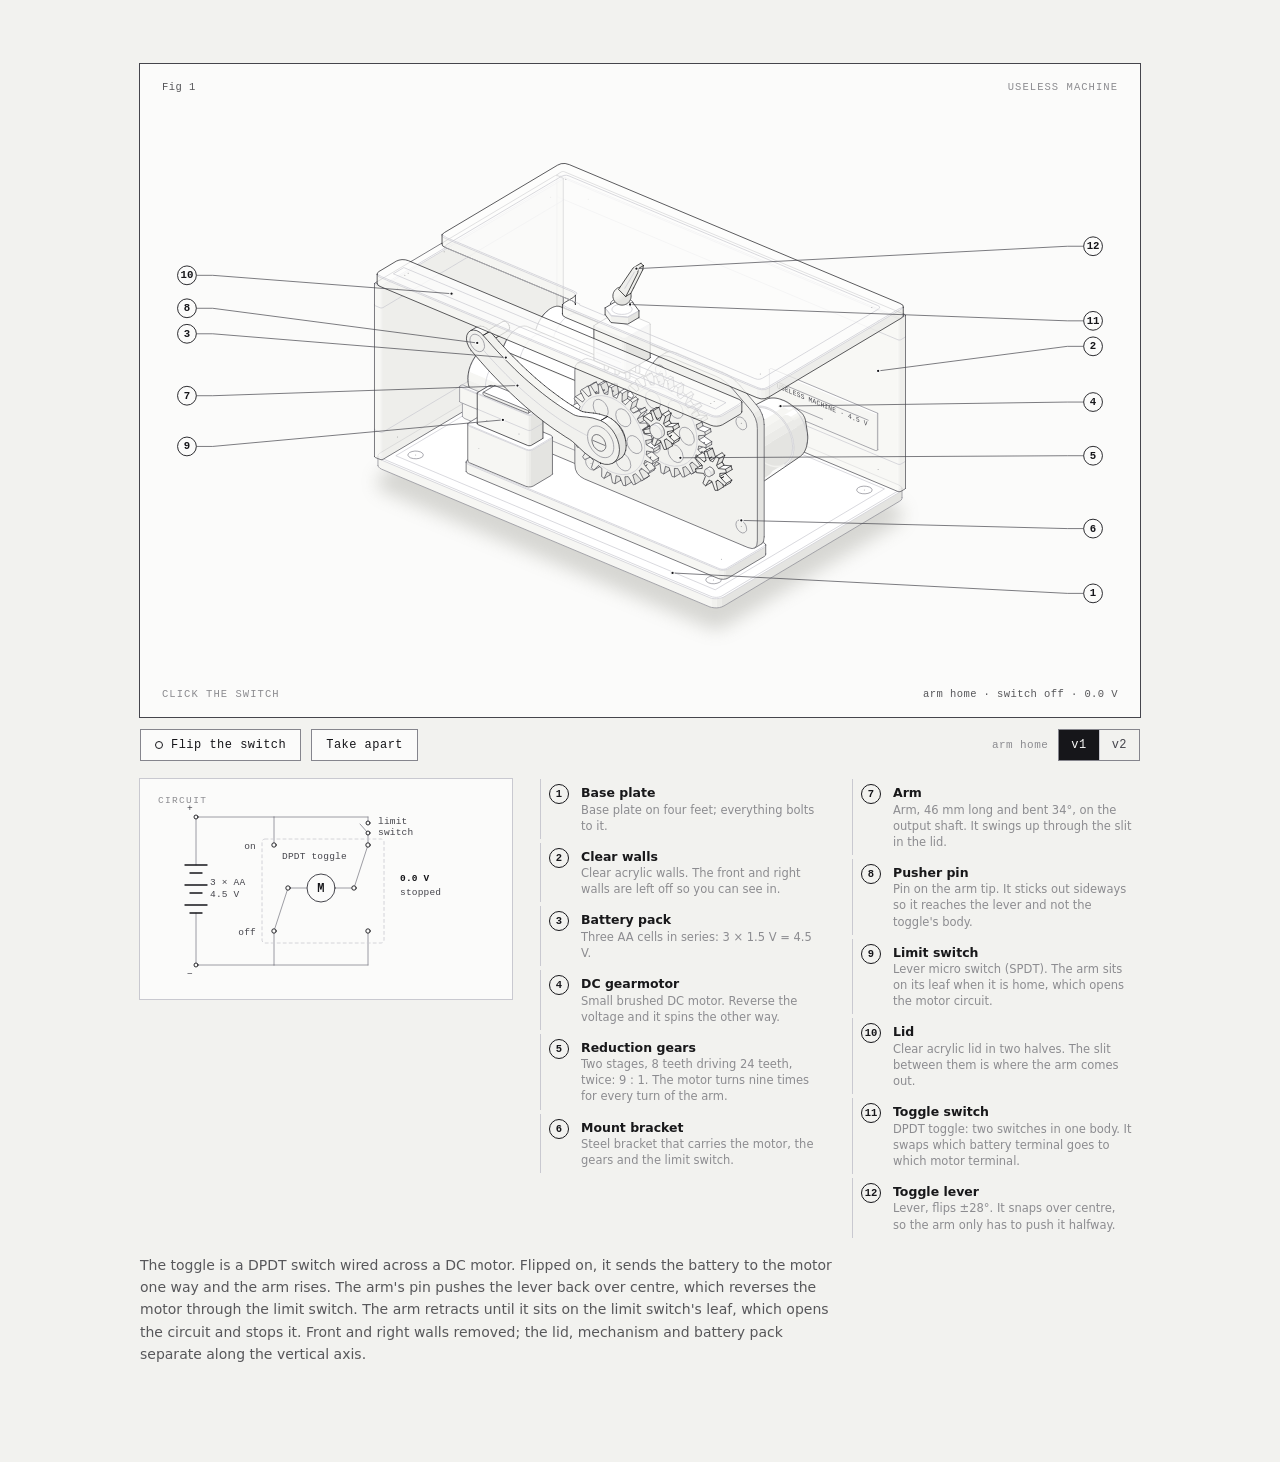
==== commit 3987582c: "v2: lid door, fixed circuit, per-axis take-apart, 3D wires - The lid is closed except for a small hi" ====
--- a/useless-machine-light.html
+++ b/useless-machine-light.html
@@ -170,7 +170,21 @@
 .um-caption { margin-top: 16px; max-width: 78ch; }
 @media (max-width: 760px) { .um-below { grid-template-columns: 1fr; } .um-parts { columns: 1; } }
 @media (prefers-reduced-motion: reduce) { .um-stage * { transition: none !important; } }
-</style><div class="um"><figure class="iso-figure"><div class="iso-plate"><div class="iso-plate-corners" aria-hidden="true"><span class="iso-plate-corner" data-corner="fig">Fig 1</span><span class="iso-plate-corner" data-corner="title">Useless machine</span><span class="iso-plate-corner" data-corner="hint">Click the switch</span><span class="iso-plate-corner" data-corner="readout" data-readout>ready</span></div><div class="iso-stage um-stage" tabindex="0" role="group" aria-label="Useless machine. Space or Enter flips the switch, E takes it apart, the arrow keys step through the parts, Escape clears."><svg xmlns="http://www.w3.org/2000/svg" class="iso-svg" viewBox="0 0 980 640" role="img" aria-label="A useless machine in cutaway: a box of clear acrylic with its front and right walls removed. A toggle switch on the lid, a DC gearmotor with a 9 to 1 gear train, a curved arm on the output shaft, a limit switch and three AA cells. The arm rises through a slit in the lid, flips the toggle back off and retracts. The lid, the mechanism and the battery pack lift apart along the vertical axis."><g class="um-engine"><g class="it" data-piece="base" data-k="-503.00" data-m="0,0,0" data-i="0" data-c="1"><path class="iso-halo" d="M233.2 402.6L233.2 401.5L233.6 400.6L234.4 399.6L235.6 398.8L407.7 296.2L409.2 295.5L410.9 295L412.7 294.6L414.7 294.4L416.7 294.4L418.7 294.6L420.6 295L422.2 295.6L743.2 430.2L744.6 430.9L745.7 431.8L746.4 432.7L746.8 433.7L746.8 442.6L746.8 443.6L746.4 444.6L745.6 445.6L744.4 446.4L572.3 549L570.8 549.7L569.1 550.2L567.3 550.6L565.3 550.8L563.3 550.8L561.3 550.6L559.4 550.2L557.8 549.6L236.8 415L235.4 414.3L234.3 413.4L233.6 412.5L233.2 411.5Z"/></g><g class="it" data-piece="base" data-k="-49.60" data-m="0,0,0" data-i="1" data-c="1"><g class="iso-solid"><path class="iso-fill" d="M400.6 312.6L401 310.4L402.5 308.2L405 306.3L408.3 304.7L412.3 303.6L416.7 303L421.2 303L425.7 303.5L429.7 304.5L433.2 305.9L435.9 307.8L437.6 309.9L438.3 312.1L438.3 321L437.9 323.3L436.4 325.5L433.9 327.4L430.6 328.9L426.6 330L422.2 330.6L417.7 330.7L413.2 330.2L409.1 329.2L405.6 327.7L403 325.9L401.2 323.8L400.6 321.5Z"/><path class="iso-shade" data-shade="0" d="M433.9 327.4L430.6 328.9L430.6 320L433.9 318.4ZM438.3 321L437.9 323.3L437.9 314.4L438.3 312.1ZM437.9 323.3L436.4 325.5L436.4 316.5L437.9 314.4ZM436.4 325.5L433.9 327.4L433.9 318.4L436.4 316.5Z"/><path class="iso-shade" data-shade="1" d="M430.6 328.9L426.6 330L426.6 321.1L430.6 320ZM426.6 330L422.2 330.6L422.2 321.7L426.6 321.1ZM422.2 330.6L417.7 330.7L417.7 321.8L422.2 321.7Z"/><path class="iso-shade" data-shade="2" d="M417.7 330.7L413.2 330.2L413.2 321.3L417.7 321.8ZM413.2 330.2L409.1 329.2L409.1 320.3L413.2 321.3Z"/><path class="iso-shade" data-shade="3" d="M409.1 329.2L405.6 327.7L405.6 318.8L409.1 320.3ZM405.6 327.7L403 325.9L403 317L405.6 318.8ZM403 325.9L401.2 323.8L401.2 314.9L403 317ZM401.2 323.8L400.6 321.5L400.6 312.6L401.2 314.9Z"/><path class="iso-top" d="M433.9 318.4L430.6 320L426.6 321.1L422.2 321.7L417.7 321.8L413.2 321.3L409.1 320.3L405.6 318.8L403 317L401.2 314.9L400.6 312.6L401 310.4L402.5 308.2L405 306.3L408.3 304.7L412.3 303.6L416.7 303L421.2 303L425.7 303.5L429.7 304.5L433.2 305.9L435.9 307.8L437.6 309.9L438.3 312.1L437.9 314.4L436.4 316.5Z"/><path class="iso-line iso-crease" data-tone="faint" d="M438.3 312.1L437.9 314.4L436.4 316.5L433.9 318.4L430.6 320L426.6 321.1L422.2 321.7L417.7 321.8L413.2 321.3L409.1 320.3L405.6 318.8L403 317L401.2 314.9L400.6 312.6"/><path class="iso-line iso-edge" data-tone="lo" d="M400.6 312.6L401 310.4L402.5 308.2L405 306.3L408.3 304.7L412.3 303.6L416.7 303L421.2 303L425.7 303.5L429.7 304.5L433.2 305.9L435.9 307.8L437.6 309.9L438.3 312.1M438.3 321L437.9 323.3L436.4 325.5L433.9 327.4L430.6 328.9L426.6 330L422.2 330.6L417.7 330.7L413.2 330.2L409.1 329.2L405.6 327.7L403 325.9L401.2 323.8L400.6 321.5M400.6 312.6L400.6 321.5M438.3 312.1L438.3 321"/></g></g><g class="it" data-piece="base" data-k="-9.79" data-m="0,0,0" data-i="2" data-c="1"><g class="iso-solid"><path class="iso-fill" d="M268.1 391.5L268.6 389.3L270.1 387.1L272.5 385.2L275.9 383.7L279.8 382.5L284.2 381.9L288.8 381.9L293.2 382.4L297.3 383.4L300.8 384.8L303.5 386.7L305.2 388.8L305.9 391L305.9 399.9L305.5 402.2L304 404.4L301.5 406.3L298.1 407.8L294.2 408.9L289.8 409.5L285.2 409.6L280.8 409.1L276.7 408.1L273.2 406.7L270.5 404.8L268.8 402.7L268.1 400.5Z"/><path class="iso-shade" data-shade="0" d="M301.5 406.3L298.1 407.8L298.1 398.9L301.5 397.4ZM305.9 399.9L305.5 402.2L305.5 393.3L305.9 391ZM305.5 402.2L304 404.4L304 395.4L305.5 393.3ZM304 404.4L301.5 406.3L301.5 397.4L304 395.4Z"/><path class="iso-shade" data-shade="1" d="M298.1 407.8L294.2 408.9L294.2 400L298.1 398.9ZM294.2 408.9L289.8 409.5L289.8 400.6L294.2 400ZM289.8 409.5L285.2 409.6L285.2 400.7L289.8 400.6Z"/><path class="iso-shade" data-shade="2" d="M285.2 409.6L280.8 409.1L280.8 400.2L285.2 400.7ZM280.8 409.1L276.7 408.1L276.7 399.2L280.8 400.2Z"/><path class="iso-shade" data-shade="3" d="M276.7 408.1L273.2 406.7L273.2 397.7L276.7 399.2ZM273.2 406.7L270.5 404.8L270.5 395.9L273.2 397.7ZM270.5 404.8L268.8 402.7L268.8 393.8L270.5 395.9ZM268.8 402.7L268.1 400.5L268.1 391.5L268.8 393.8Z"/><path class="iso-top" d="M301.5 397.4L298.1 398.9L294.2 400L289.8 400.6L285.2 400.7L280.8 400.2L276.7 399.2L273.2 397.7L270.5 395.9L268.8 393.8L268.1 391.5L268.6 389.3L270.1 387.1L272.5 385.2L275.9 383.7L279.8 382.5L284.2 381.9L288.8 381.9L293.2 382.4L297.3 383.4L300.8 384.8L303.5 386.7L305.2 388.8L305.9 391L305.5 393.3L304 395.4Z"/><path class="iso-line iso-crease" data-tone="faint" d="M305.9 391L305.5 393.3L304 395.4L301.5 397.4L298.1 398.9L294.2 400L289.8 400.6L285.2 400.7L280.8 400.2L276.7 399.2L273.2 397.7L270.5 395.9L268.8 393.8L268.1 391.5"/><path class="iso-line iso-edge" data-tone="lo" d="M268.1 391.5L268.6 389.3L270.1 387.1L272.5 385.2L275.9 383.7L279.8 382.5L284.2 381.9L288.8 381.9L293.2 382.4L297.3 383.4L300.8 384.8L303.5 386.7L305.2 388.8L305.9 391M305.9 399.9L305.5 402.2L304 404.4L301.5 406.3L298.1 407.8L294.2 408.9L289.8 409.5L285.2 409.6L280.8 409.1L276.7 408.1L273.2 406.7L270.5 404.8L268.8 402.7L268.1 400.5M268.1 391.5L268.1 400.5M305.9 391L305.9 399.9"/></g></g><g class="it" data-piece="base" data-k="8.29" data-m="0,0,0" data-i="3" data-c="1"><g class="iso-solid"><path class="iso-fill" d="M674.1 427.4L674.5 425.1L676 423L678.5 421.1L681.9 419.5L685.8 418.4L690.2 417.8L694.8 417.7L699.2 418.2L703.3 419.2L706.8 420.7L709.5 422.5L711.2 424.6L711.9 426.9L711.9 435.8L711.4 438.1L709.9 440.2L707.5 442.1L704.1 443.7L700.2 444.8L695.8 445.4L691.2 445.5L686.8 445L682.7 444L679.2 442.5L676.5 440.7L674.8 438.6L674.1 436.3Z"/><path class="iso-shade" data-shade="0" d="M707.5 442.1L704.1 443.7L704.1 434.8L707.5 433.2ZM711.9 435.8L711.4 438.1L711.4 429.2L711.9 426.9ZM711.4 438.1L709.9 440.2L709.9 431.3L711.4 429.2ZM709.9 440.2L707.5 442.1L707.5 433.2L709.9 431.3Z"/><path class="iso-shade" data-shade="1" d="M704.1 443.7L700.2 444.8L700.2 435.9L704.1 434.8ZM700.2 444.8L695.8 445.4L695.8 436.5L700.2 435.9ZM695.8 445.4L691.2 445.5L691.2 436.5L695.8 436.5Z"/><path class="iso-shade" data-shade="2" d="M691.2 445.5L686.8 445L686.8 436.1L691.2 436.5ZM686.8 445L682.7 444L682.7 435.1L686.8 436.1Z"/><path class="iso-shade" data-shade="3" d="M682.7 444L679.2 442.5L679.2 433.6L682.7 435.1ZM679.2 442.5L676.5 440.7L676.5 431.8L679.2 433.6ZM676.5 440.7L674.8 438.6L674.8 429.6L676.5 431.8ZM674.8 438.6L674.1 436.3L674.1 427.4L674.8 429.6Z"/><path class="iso-top" d="M707.5 433.2L704.1 434.8L700.2 435.9L695.8 436.5L691.2 436.5L686.8 436.1L682.7 435.1L679.2 433.6L676.5 431.8L674.8 429.6L674.1 427.4L674.5 425.1L676 423L678.5 421.1L681.9 419.5L685.8 418.4L690.2 417.8L694.8 417.7L699.2 418.2L703.3 419.2L706.8 420.7L709.5 422.5L711.2 424.6L711.9 426.9L711.4 429.2L709.9 431.3Z"/><path class="iso-line iso-crease" data-tone="faint" d="M711.9 426.9L711.4 429.2L709.9 431.3L707.5 433.2L704.1 434.8L700.2 435.9L695.8 436.5L691.2 436.5L686.8 436.1L682.7 435.1L679.2 433.6L676.5 431.8L674.8 429.6L674.1 427.4"/><path class="iso-line iso-edge" data-tone="lo" d="M674.1 427.4L674.5 425.1L676 423L678.5 421.1L681.9 419.5L685.8 418.4L690.2 417.8L694.8 417.7L699.2 418.2L703.3 419.2L706.8 420.7L709.5 422.5L711.2 424.6L711.9 426.9M711.9 435.8L711.4 438.1L709.9 440.2L707.5 442.1L704.1 443.7L700.2 444.8L695.8 445.4L691.2 445.5L686.8 445L682.7 444L679.2 442.5L676.5 440.7L674.8 438.6L674.1 436.3M674.1 427.4L674.1 436.3M711.9 426.9L711.9 435.8"/></g></g><g class="it" data-piece="base" data-k="48.10" data-m="0,0,0" data-i="4" data-c="1"><g class="iso-solid"><path class="iso-fill" d="M541.7 506.3L542.1 504L543.6 501.9L546.1 500L549.4 498.4L553.4 497.3L557.8 496.7L562.3 496.7L566.8 497.1L570.9 498.1L574.4 499.6L577 501.4L578.8 503.5L579.4 505.8L579.4 514.7L579 517L577.5 519.1L575 521L571.7 522.6L567.7 523.7L563.3 524.3L558.8 524.4L554.3 523.9L550.3 522.9L546.8 521.4L544.1 519.6L542.4 517.5L541.7 515.2Z"/><path class="iso-shade" data-shade="0" d="M575 521L571.7 522.6L571.7 513.7L575 512.1ZM579.4 514.7L579 517L579 508.1L579.4 505.8ZM579 517L577.5 519.1L577.5 510.2L579 508.1ZM577.5 519.1L575 521L575 512.1L577.5 510.2Z"/><path class="iso-shade" data-shade="1" d="M571.7 522.6L567.7 523.7L567.7 514.8L571.7 513.7ZM567.7 523.7L563.3 524.3L563.3 515.4L567.7 514.8ZM563.3 524.3L558.8 524.4L558.8 515.5L563.3 515.4Z"/><path class="iso-shade" data-shade="2" d="M558.8 524.4L554.3 523.9L554.3 515L558.8 515.5ZM554.3 523.9L550.3 522.9L550.3 514L554.3 515Z"/><path class="iso-shade" data-shade="3" d="M550.3 522.9L546.8 521.4L546.8 512.5L550.3 514ZM546.8 521.4L544.1 519.6L544.1 510.7L546.8 512.5ZM544.1 519.6L542.4 517.5L542.4 508.6L544.1 510.7ZM542.4 517.5L541.7 515.2L541.7 506.3L542.4 508.6Z"/><path class="iso-top" d="M575 512.1L571.7 513.7L567.7 514.8L563.3 515.4L558.8 515.5L554.3 515L550.3 514L546.8 512.5L544.1 510.7L542.4 508.6L541.7 506.3L542.1 504L543.6 501.9L546.1 500L549.4 498.4L553.4 497.3L557.8 496.7L562.3 496.7L566.8 497.1L570.9 498.1L574.4 499.6L577 501.4L578.8 503.5L579.4 505.8L579 508.1L577.5 510.2Z"/><path class="iso-line iso-crease" data-tone="faint" d="M579.4 505.8L579 508.1L577.5 510.2L575 512.1L571.7 513.7L567.7 514.8L563.3 515.4L558.8 515.5L554.3 515L550.3 514L546.8 512.5L544.1 510.7L542.4 508.6L541.7 506.3"/><path class="iso-line iso-edge" data-tone="lo" d="M541.7 506.3L542.1 504L543.6 501.9L546.1 500L549.4 498.4L553.4 497.3L557.8 496.7L562.3 496.7L566.8 497.1L570.9 498.1L574.4 499.6L577 501.4L578.8 503.5L579.4 505.8M579.4 514.7L579 517L577.5 519.1L575 521L571.7 522.6L567.7 523.7L563.3 524.3L558.8 524.4L554.3 523.9L550.3 522.9L546.8 521.4L544.1 519.6L542.4 517.5L541.7 515.2M541.7 506.3L541.7 515.2M579.4 505.8L579.4 514.7"/></g></g><g class="it" data-piece="base" data-k="48.12" data-m="0,0,0" data-i="5" data-c="1"><g class="iso-solid"><path class="iso-fill" d="M233.2 384.7L233.3 383.4L234.1 382.1L235.6 381L407.7 278.4L409.7 277.5L412.1 276.8L414.7 276.5L417.4 276.6L420 277L422.2 277.7L743.2 412.4L745 413.4L746.2 414.6L746.8 415.9L746.8 424.8L746.7 426.1L745.9 427.4L744.4 428.5L572.3 531.1L570.3 532L567.9 532.7L565.3 533L562.6 532.9L560 532.5L557.8 531.8L236.8 397.1L235 396.1L233.8 394.9L233.2 393.6Z"/><path class="iso-shade" data-shade="0" d="M746.8 424.8L746.7 426.1L746.7 417.2L746.8 415.9ZM746.7 426.1L745.9 427.4L745.9 418.5L746.7 417.2ZM745.9 427.4L744.4 428.5L744.4 419.6L745.9 418.5ZM744.4 428.5L572.3 531.1L572.3 522.2L744.4 419.6ZM572.3 531.1L570.3 532L570.3 523.1L572.3 522.2Z"/><path class="iso-shade" data-shade="1" d="M570.3 532L567.9 532.7L567.9 523.7L570.3 523.1ZM567.9 532.7L565.3 533L565.3 524L567.9 523.7Z"/><path class="iso-shade" data-shade="2" d="M565.3 533L562.6 532.9L562.6 524L565.3 524ZM562.6 532.9L560 532.5L560 523.6L562.6 524Z"/><path class="iso-shade" data-shade="3" d="M560 532.5L557.8 531.8L557.8 522.8L560 523.6ZM557.8 531.8L236.8 397.1L236.8 388.2L557.8 522.8ZM236.8 397.1L235 396.1L235 387.2L236.8 388.2ZM235 396.1L233.8 394.9L233.8 386L235 387.2ZM233.8 394.9L233.2 393.6L233.2 384.7L233.8 386Z"/><path class="iso-top" d="M743.2 412.4L745 413.4L746.2 414.6L746.8 415.9L746.7 417.2L745.9 418.5L744.4 419.6L572.3 522.2L570.3 523.1L567.9 523.7L565.3 524L562.6 524L560 523.6L557.8 522.8L236.8 388.2L235 387.2L233.8 386L233.2 384.7L233.3 383.4L234.1 382.1L235.6 381L407.7 278.4L409.7 277.5L412.1 276.8L414.7 276.5L417.4 276.6L420 277L422.2 277.7Z"/><path class="iso-line iso-crease" data-tone="faint" d="M746.8 415.9L746.7 417.2L745.9 418.5L744.4 419.6L572.3 522.2L570.3 523.1L567.9 523.7L565.3 524L562.6 524L560 523.6L557.8 522.8L236.8 388.2L235 387.2L233.8 386L233.2 384.7"/><path class="iso-line iso-bevel" data-tone="faint" d="M746.8 415.9L744 417L743.4 417.9L742.2 418.8L570.3 521.3L568.7 522L567 522.5L565 522.7L563.1 522.6L561.2 522.3L559.4 521.7L238.7 387.2L237.3 386.4L236.4 385.6L233.2 384.7"/><path class="iso-line iso-edge" data-tone="lo" d="M233.2 384.7L233.3 383.4L234.1 382.1L235.6 381L407.7 278.4L409.7 277.5L412.1 276.8L414.7 276.5L417.4 276.6L420 277L422.2 277.7L743.2 412.4L745 413.4L746.2 414.6L746.8 415.9M746.8 424.8L746.7 426.1L745.9 427.4L744.4 428.5L572.3 531.1L570.3 532L567.9 532.7L565.3 533L562.6 532.9L560 532.5L557.8 531.8L236.8 397.1L235 396.1L233.8 394.9L233.2 393.6M746.8 415.9L746.8 424.8M233.2 384.7L233.2 393.6"/></g><path class="iso-line" data-tone="faint" d="M729.3 416.6L563.7 515.3L250.7 383.9L416.3 285.3Z"/><path class="iso-line" data-tone="lo" d="M423.7 297.4L421.4 298.3L418.6 298.7L415.7 298.6L413.1 297.9L411.3 296.7L410.4 295.3L410.7 293.8L412.2 292.6L414.5 291.6L417.3 291.2L420.2 291.4L422.8 292.1L424.7 293.2L425.5 294.7L425.2 296.1ZM715.7 419.9L713.4 420.8L710.6 421.2L707.7 421.1L705.1 420.4L703.2 419.2L702.4 417.8L702.7 416.3L704.1 415.1L706.4 414.1L709.3 413.7L712.2 413.9L714.8 414.6L716.6 415.7L717.5 417.2L717.1 418.6ZM275.9 385.5L273.6 386.5L270.7 386.9L267.8 386.7L265.2 386L263.4 384.8L262.5 383.4L262.9 382L264.3 380.7L266.6 379.8L269.4 379.3L272.3 379.5L274.9 380.2L276.8 381.4L277.6 382.8L277.3 384.2ZM567.8 508L565.5 508.9L562.7 509.4L559.8 509.2L557.2 508.5L555.3 507.3L554.5 505.9L554.8 504.5L556.3 503.2L558.6 502.2L561.4 501.8L564.3 502L566.9 502.7L568.7 503.9L569.6 505.3L569.3 506.7Z"/><g class="iso-dots" data-tone="mid"><circle cx="418" cy="295" r="0.5"/><circle cx="709.9" cy="417.5" r="0.5"/><circle cx="270.1" cy="383.1" r="0.5"/><circle cx="562" cy="505.6" r="0.5"/></g></g><g class="it" data-piece="base" data-k="48.14" data-m="0,0,0" data-i="6" data-c="2"><g class="um-glass"><g class="iso-solid"><path class="iso-fill" d="M408.6 108.6L409.1 108.1L413 105.7L413.9 105.4L415 105.4L415.9 105.6L749.5 245.5L750.1 246L750.2 246.5L750.2 416L749.7 416.5L745.7 418.8L744.9 419.1L743.8 419.2L742.8 419L409.3 279L408.7 278.6L408.6 278.1Z"/><path class="iso-shade" data-shade="0" d="M750.2 416L749.7 416.5L749.7 247L750.2 246.5ZM749.7 416.5L745.7 418.8L745.7 249.3L749.7 247ZM745.7 418.8L744.9 419.1L744.9 249.6L745.7 249.3Z"/><path class="iso-shade" data-shade="1" d="M744.9 419.1L743.8 419.2L743.8 249.7L744.9 249.6Z"/><path class="iso-shade" data-shade="2" d="M743.8 419.2L742.8 419L742.8 249.5L743.8 249.7Z"/><path class="iso-shade" data-shade="3" d="M742.8 419L409.3 279L409.3 109.5L742.8 249.5ZM409.3 279L408.7 278.6L408.7 109.1L409.3 109.5ZM408.7 278.6L408.6 278.1L408.6 108.6L408.7 109.1Z"/><path class="iso-top" d="M749.5 245.5L750.1 246L750.2 246.5L749.7 247L745.7 249.3L744.9 249.6L743.8 249.7L742.8 249.5L409.3 109.5L408.7 109.1L408.6 108.6L409.1 108.1L413 105.7L413.9 105.4L415 105.4L415.9 105.6Z"/><path class="iso-line iso-crease" data-tone="faint" d="M750.2 246.5L749.7 247L745.7 249.3L744.9 249.6L743.8 249.7L742.8 249.5L409.3 109.5L408.7 109.1L408.6 108.6"/><path class="iso-line iso-bevel" data-tone="faint" d="M750.2 246.5L748 246.4L744.4 248.6L744.2 248.7L744.2 248.7L744 248.6L410.8 108.8L410.6 108.7L408.6 108.6"/><path class="iso-line" data-tone="faint" d="M750.2 389.2L749.7 389.7L745.7 392.1L744.9 392.4L743.8 392.4L742.8 392.2L409.3 252.3L408.7 251.8L408.6 251.3M750.2 267.3L749.7 267.8L745.7 270.2L744.9 270.5L743.8 270.5L742.8 270.3L409.3 130.3L408.7 129.9L408.6 129.4"/><path class="iso-line iso-edge" data-tone="mid" d="M408.6 108.6L409.1 108.1L413 105.7L413.9 105.4L415 105.4L415.9 105.6L749.5 245.5L750.1 246L750.2 246.5M750.2 416L749.7 416.5L745.7 418.8L744.9 419.1L743.8 419.2L742.8 419L409.3 279L408.7 278.6L408.6 278.1M750.2 246.5L750.2 416M408.6 108.6L408.6 278.1"/></g></g><g class="iso-dots" data-tone="mid"><circle cx="439.3" cy="278.2" r="0.5"/><circle cx="439.3" cy="132.5" r="0.5"/><circle cx="723.4" cy="397.4" r="0.5"/><circle cx="723.4" cy="251.7" r="0.5"/></g></g><g class="it" data-piece="base" data-k="48.16" data-m="0,0,0" data-i="7" data-c="2"><g class="iso-solid"><path class="iso-fill" d="M616.8 299.3L617.1 298.9L617.5 298.7L618.2 298.5L619 298.6L722.6 342.1L723 342.4L723 378.1L722.7 378.5L722.3 378.7L721.6 378.9L720.8 378.8L617.2 335.3L616.8 335Z"/><path class="iso-shade" data-shade="0" d="M723 378.1L722.7 378.5L722.7 342.8L723 342.4ZM722.7 378.5L722.3 378.7L722.3 343.1L722.7 342.8Z"/><path class="iso-shade" data-shade="1" d="M722.3 378.7L721.6 378.9L721.6 343.2L722.3 343.1Z"/><path class="iso-shade" data-shade="2" d="M721.6 378.9L720.8 378.8L720.8 343.1L721.6 343.2Z"/><path class="iso-shade" data-shade="3" d="M720.8 378.8L617.2 335.3L617.2 299.6L720.8 343.1ZM617.2 335.3L616.8 335L616.8 299.3L617.2 299.6Z"/><path class="iso-top" d="M722.6 342.1L723 342.4L722.7 342.8L722.3 343.1L721.6 343.2L720.8 343.1L617.2 299.6L616.8 299.3L617.1 298.9L617.5 298.7L618.2 298.5L619 298.6Z"/><path class="iso-line iso-edge" data-tone="lo" d="M616.8 299.3L617.1 298.9L617.5 298.7L618.2 298.5L619 298.6L722.6 342.1L723 342.4M723 378.1L722.7 378.5L722.3 378.7L721.6 378.9L720.8 378.8L617.2 335.3L616.8 335M723 342.4L723 378.1M616.8 299.3L616.8 335"/></g><path class="iso-line" data-tone="lo" data-free="" d="M624.3 329.4L669 348.1"/><path class="iso-line" data-tone="lo" data-free="" d="M624.3 311.5L713.7 349.1"/><text class="iso-face-text" data-tone="mid" transform="matrix(2.63 1.104 0 2.974 624.291 317.491)" font-size="2.3" text-anchor="start">USELESS MACHINE · 4.5 V</text></g><g class="it" data-piece="base" data-k="48.16" data-m="0,0,0" data-i="8" data-c="2"><g class="um-glass"><g class="iso-solid"><path class="iso-fill" d="M229.8 215.1L230.3 214.6L406.4 109.7L407.3 109.3L408.3 109.3L409.3 109.5L414 111.5L414.7 112L414.8 112.5L414.8 282L414.3 282.5L238.2 387.4L237.3 387.7L236.2 387.8L235.3 387.5L230.5 385.6L229.9 385.1L229.8 384.6Z"/><path class="iso-shade" data-shade="0" d="M414.8 282L414.3 282.5L414.3 113L414.8 112.5ZM414.3 282.5L238.2 387.4L238.2 217.9L414.3 113ZM238.2 387.4L237.3 387.7L237.3 218.2L238.2 217.9Z"/><path class="iso-shade" data-shade="1" d="M237.3 387.7L236.2 387.8L236.2 218.3L237.3 218.2Z"/><path class="iso-shade" data-shade="2" d="M236.2 387.8L235.3 387.5L235.3 218L236.2 218.3Z"/><path class="iso-shade" data-shade="3" d="M235.3 387.5L230.5 385.6L230.5 216.1L235.3 218ZM230.5 385.6L229.9 385.1L229.9 215.6L230.5 216.1ZM229.9 385.1L229.8 384.6L229.8 215.1L229.9 215.6Z"/><path class="iso-top" d="M414 111.5L414.7 112L414.8 112.5L414.3 113L238.2 217.9L237.3 218.2L236.2 218.3L235.3 218L230.5 216.1L229.9 215.6L229.8 215.1L230.3 214.6L406.4 109.7L407.3 109.3L408.3 109.3L409.3 109.5Z"/><path class="iso-line iso-crease" data-tone="faint" d="M414.8 112.5L414.3 113L238.2 217.9L237.3 218.2L236.2 218.3L235.3 218L230.5 216.1L229.9 215.6L229.8 215.1"/><path class="iso-line iso-bevel" data-tone="faint" d="M414.8 112.5L412.6 112.4L236.8 217.2L236.6 217.3L236.6 217.3L236.4 217.2L232.1 215.4L231.9 215.3L229.8 215.1"/><path class="iso-line" data-tone="faint" d="M414.8 255.2L414.3 255.7L238.2 360.7L237.3 361L236.2 361L235.3 360.8L230.5 358.8L229.9 358.4L229.8 357.8M414.8 133.3L414.3 133.8L238.2 238.7L237.3 239L236.2 239.1L235.3 238.9L230.5 236.9L229.9 236.4L229.8 235.9"/><path class="iso-line iso-edge" data-tone="mid" d="M229.8 215.1L230.3 214.6L406.4 109.7L407.3 109.3L408.3 109.3L409.3 109.5L414 111.5L414.7 112L414.8 112.5M414.8 282L414.3 282.5L238.2 387.4L237.3 387.7L236.2 387.8L235.3 387.5L230.5 385.6L229.9 385.1L229.8 384.6M414.8 112.5L414.8 282M229.8 215.1L229.8 384.6"/></g></g><g class="iso-dots" data-tone="mid"><circle cx="402.4" cy="276.2" r="0.5"/><circle cx="402.4" cy="130.5" r="0.5"/><circle cx="252.3" cy="365.6" r="0.5"/><circle cx="252.3" cy="219.9" r="0.5"/></g></g><g class="it" data-piece="battery" data-k="48.19" data-m="0,0,16" data-i="9" data-c="3"><g class="iso-solid"><path class="iso-fill" d="M316 330.4L316.3 329.1L317.6 327.9L412.7 271.2L414.8 270.4L417.4 270L420.1 270.1L422.4 270.8L555.2 326.5L556.9 327.6L557.7 328.8L557.7 343.7L557.4 345L556.1 346.2L461 402.9L458.9 403.7L456.3 404.1L453.6 404L451.3 403.3L318.5 347.6L316.8 346.5L316 345.3Z"/><path class="iso-shade" data-shade="0" d="M557.7 343.7L557.4 345L557.4 330.2L557.7 328.8ZM557.4 345L556.1 346.2L556.1 331.3L557.4 330.2ZM556.1 346.2L461 402.9L461 388L556.1 331.3ZM461 402.9L458.9 403.7L458.9 388.9L461 388Z"/><path class="iso-shade" data-shade="1" d="M458.9 403.7L456.3 404.1L456.3 389.2L458.9 388.9Z"/><path class="iso-shade" data-shade="2" d="M456.3 404.1L453.6 404L453.6 389.1L456.3 389.2ZM453.6 404L451.3 403.3L451.3 388.5L453.6 389.1Z"/><path class="iso-shade" data-shade="3" d="M451.3 403.3L318.5 347.6L318.5 332.7L451.3 388.5ZM318.5 347.6L316.8 346.5L316.8 331.7L318.5 332.7ZM316.8 346.5L316 345.3L316 330.4L316.8 331.7Z"/><path class="iso-top" d="M555.2 326.5L556.9 327.6L557.7 328.8L557.4 330.2L556.1 331.3L461 388L458.9 388.9L456.3 389.2L453.6 389.1L451.3 388.5L318.5 332.7L316.8 331.7L316 330.4L316.3 329.1L317.6 327.9L412.7 271.2L414.8 270.4L417.4 270L420.1 270.1L422.4 270.8Z"/><path class="iso-line iso-crease" data-tone="faint" d="M557.7 328.8L557.4 330.2L556.1 331.3L461 388L458.9 388.9L456.3 389.2L453.6 389.1L451.3 388.5L318.5 332.7L316.8 331.7L316 330.4"/><path class="iso-line iso-bevel" data-tone="faint" d="M557.7 328.8L555.7 329.9L554.7 330.9L459.8 387.4L458.1 388.1L456.2 388.4L454.2 388.3L452.3 387.7L319.7 332.1L318.3 331.3L316 330.4"/><path class="iso-line iso-edge" data-tone="lo" d="M316 330.4L316.3 329.1L317.6 327.9L412.7 271.2L414.8 270.4L417.4 270L420.1 270.1L422.4 270.8L555.2 326.5L556.9 327.6L557.7 328.8M557.7 343.7L557.4 345L556.1 346.2L461 402.9L458.9 403.7L456.3 404.1L453.6 404L451.3 403.3L318.5 347.6L316.8 346.5L316 345.3M557.7 328.8L557.7 343.7M316 330.4L316 345.3"/></g><path class="iso-line" data-tone="faint" d="M546 329.4L455.3 383.4L327.7 329.9L418.4 275.8Z"/></g><g class="it" data-piece="battery" data-k="48.21" data-m="0,0,16" data-i="10" data-c="3"><g class="iso-solid"><path class="iso-fill" d="M414.8 255.5L415.2 254.9L416 254.4L417.2 254.1L418.5 254.3L559.2 313.3L559.8 313.9L559.8 328.7L559.4 329.4L558.5 329.9L557.4 330.2L556.1 330L415.4 271L414.8 270.4Z"/><path class="iso-shade" data-shade="0" d="M559.8 328.7L559.4 329.4L559.4 314.5L559.8 313.9ZM559.4 329.4L558.5 329.9L558.5 315L559.4 314.5Z"/><path class="iso-shade" data-shade="1" d="M558.5 329.9L557.4 330.2L557.4 315.3L558.5 315Z"/><path class="iso-shade" data-shade="2" d="M557.4 330.2L556.1 330L556.1 315.1L557.4 315.3Z"/><path class="iso-shade" data-shade="3" d="M556.1 330L415.4 271L415.4 256.1L556.1 315.1ZM415.4 271L414.8 270.4L414.8 255.5L415.4 256.1Z"/><path class="iso-top" d="M559.2 313.3L559.8 313.9L559.4 314.5L558.5 315L557.4 315.3L556.1 315.1L415.4 256.1L414.8 255.5L415.2 254.9L416 254.4L417.2 254.1L418.5 254.3Z"/><path class="iso-line iso-crease" data-tone="faint" d="M559.8 313.9L559.4 314.5L558.5 315L557.4 315.3L556.1 315.1L415.4 256.1L414.8 255.5"/><path class="iso-line iso-bevel" data-tone="faint" d="M559.8 313.9L558.2 314.2L557.7 314.5L557.2 314.7L556.8 314.5L416.4 255.7L414.8 255.5"/><path class="iso-line iso-edge" data-tone="lo" d="M414.8 255.5L415.2 254.9L416 254.4L417.2 254.1L418.5 254.3L559.2 313.3L559.8 313.9M559.8 328.7L559.4 329.4L558.5 329.9L557.4 330.2L556.1 330L415.4 271L414.8 270.4M559.8 313.9L559.8 328.7M414.8 255.5L414.8 270.4"/></g></g><g class="it" data-piece="mech" data-k="48.22" data-m="0,0,60" data-i="11" data-c="4"><g class="iso-solid"><path class="iso-fill" d="M552.1 375.5L552.1 374.2L552.2 373L552.3 371.7L552.4 370.5L552.7 369.3L552.9 368.2L553.2 367.1L553.6 366L554 364.9L554.4 363.9L554.9 363L555.4 362L556 361.2L556.6 360.3L557.3 359.5L558 358.8L558.7 358.1L559.5 357.5L560.3 356.9L561.1 356.3L566.6 353L567.5 352.6L613.1 329L614 328.6L614.8 328.2L615.7 327.9L616.6 327.7L617.5 327.5L618.4 327.4L619.4 327.3L620.4 327.3L621.4 327.3L622.4 327.4L623.4 327.5L624.4 327.7L625.4 327.9L626.5 328.2L627.5 328.5L629.8 329.4L630.8 329.7L631.8 330.1L632.7 330.6L633.7 331.1L634.7 331.6L635.6 332.2L636.6 332.8L637.5 333.5L638.4 334.2L647 340.7L647.3 341L647.6 341.3L647.9 341.5L648.2 341.8L648.5 342.1L648.8 342.4L649 342.8L649.3 343.1L649.6 343.4L649.8 343.8L650 344.1L650.3 344.5L650.5 344.9L650.7 345.2L650.9 345.6L651.1 346L651.3 346.4L651.4 346.8L651.6 347.2L651.7 347.6L651.9 348L652 348.4L652.1 348.8L652.2 349.2L652.2 349.6L653.9 360.1L654.1 361.3L654.2 362.4L654.3 363.6L654.4 364.7L654.4 365.8L654.4 366.9L654.3 368L654.2 369L654.1 370L653.7 372.4L653.5 373.5L653.3 374.6L653 375.6L652.7 376.6L652.3 377.5L651.9 378.5L651.5 379.4L651 380.2L650.4 381L649.9 381.8L649.3 382.5L648.7 383.2L648 383.8L647.3 384.4L646.6 384.9L604.1 413.8L603.2 414.4L597.7 417.7L596.8 418.1L596 418.6L595 418.9L594.1 419.3L593.1 419.5L592.1 419.7L591.1 419.9L590 420L588.9 420L587.9 420L586.8 419.9L585.7 419.7L584.5 419.5L583.4 419.3L582.3 418.9L581.1 418.6L580 418.2L578.8 417.7L577.7 417.1L576.6 416.6L575.4 415.9L574.3 415.2L573.2 414.5L572.1 413.7L571 412.9L569.9 412L568.8 411.1L567.8 410.1L566.7 409.1L565.7 408L564.8 407L563.8 405.8L562.9 404.7L562 403.5L561.1 402.3L560.3 401.1L559.5 399.8L558.7 398.5L558 397.2L557.3 395.9L556.6 394.5L556 393.2L555.4 391.8L554.9 390.5L554.4 389.1L554 387.7L553.6 386.3L553.2 384.9L552.9 383.6L552.7 382.2L552.4 380.8L552.3 379.5L552.2 378.1L552.1 376.8Z"/><path class="iso-shade" data-shade="0" d="M651.3 346.4L651.6 347.2L651.9 348L652.1 348.8L652.2 349.6L652.4 350.4L652.4 351.1L652.4 351.9L652.4 352.6L652.2 353.3L652.1 353.9L651.9 354.6L651.6 355.1L651.3 355.6L650.9 356.1L650.5 356.5L650 356.9L649.6 357.2L640.7 362.4L641.2 362.1L641.7 361.8L642.1 361.4L642.4 360.9L642.8 360.4L643 359.8L643.2 359.2L643.4 358.5L643.5 357.9L643.6 357.1L643.6 356.4L643.5 355.6L643.4 354.8L643.2 354L643 353.2L642.8 352.5L642.4 351.7ZM650.3 349.6L651 351.3L651.6 353L652.1 354.7L652.4 356.5L652.7 358.1L652.8 359.8L652.8 361.4L652.7 363L652.4 364.5L652.1 365.9L651.6 367.2L651 368.5L650.3 369.6L649.5 370.6L648.6 371.5L647.7 372.3L646.6 372.9L642.2 375.6L643.2 374.9L644.2 374.1L645.1 373.3L645.9 372.2L646.6 371.1L647.2 369.9L647.6 368.5L648 367.1L648.2 365.6L648.4 364.1L648.4 362.4L648.2 360.8L648 359.1L647.6 357.4L647.2 355.6L646.6 353.9L645.9 352.2ZM646 342.1L647.5 344.2L648.8 346.3L650 348.6L651.1 350.8L652 353.1L652.8 355.5L653.4 357.8L653.9 360.1L654.2 362.4L654.4 364.7L654.4 366.9L654.2 369L653.9 371L653.5 373.5L653.9 371.3L654 369.1L654 366.7L653.9 364.3L653.5 361.8L653 359.3L652.3 356.7L651.5 354.2L650.4 351.7L649.3 349.3L648 346.9L646.6 344.6L645 342.3ZM650.4 351.7L651.5 354.2L652.3 356.7L653 359.3L653.5 361.8L653.9 364.3L654 366.7L654 369.1L653.9 371.3L653.5 373.5L653 375.6L652.3 377.5L651.5 379.4L650.4 381L649.3 382.5L648 383.8L646.6 384.9L645 385.9L631.8 393.7L633.3 392.8L634.7 391.7L636 390.4L637.2 388.9L638.2 387.2L639.1 385.4L639.8 383.5L640.3 381.4L640.6 379.2L640.8 376.9L640.8 374.6L640.6 372.2L640.3 369.7L639.8 367.2L639.1 364.6L638.2 362.1L637.2 359.6ZM636.1 359.9L637 362.3L637.8 364.7L638.5 367.1L639 369.4L639.3 371.8L639.5 374.1L639.5 376.3L639.3 378.5L639 380.6L638.5 382.5L637.8 384.4L637 386.1L636.1 387.7L635 389.1L633.8 390.3L632.4 391.4L630.9 392.2L613.3 402.8L614.7 401.9L616.1 400.8L617.3 399.6L618.4 398.2L619.4 396.6L620.2 394.9L620.8 393.1L621.3 391.1L621.7 389L621.8 386.9L621.8 384.6L621.7 382.3L621.3 380L620.8 377.6L620.2 375.2L619.4 372.8L618.4 370.4ZM619.5 370.1L620.6 372.6L621.4 375.2L622.1 377.7L622.6 380.2L623 382.7L623.1 385.1L623.1 387.5L623 389.8L622.6 391.9L622.1 394L621.4 396L620.6 397.8L619.5 399.4L618.4 400.9L617.1 402.2L615.7 403.3L614.1 404.3L603.1 410.8L604.6 409.9L606.1 408.8L607.4 407.5L608.5 406L609.5 404.3L610.4 402.5L611.1 400.6L611.6 398.5L611.9 396.3L612.1 394L612.1 391.7L611.9 389.3L611.6 386.8L611.1 384.3L610.4 381.7L609.5 379.2L608.5 376.7ZM611.6 386.8L611.9 389.3L612.1 391.7L612.1 394L611.9 396.3L611.6 398.5L611.1 400.6L610.4 402.5L609.5 404.3L608.5 406L607.4 407.5L606.1 408.8L604.6 409.9L603.1 410.8L601.4 411.6L599.6 412.1L597.8 412.4L595.8 412.5L593.9 412.4L591.8 412.1L589.7 411.6L587.7 410.9L585.4 410.1L587.3 410.7L589.3 411.2L591.2 411.5L593 411.6L594.8 411.5L596.5 411.2L598.1 410.7L599.7 410.1L601.1 409.2L602.5 408.2L603.7 406.9L604.7 405.6L605.7 404L606.5 402.4L607.1 400.6L607.6 398.6L607.9 396.6L608.1 394.5L608.1 392.3L607.9 390.1L607.6 387.8ZM608.3 377.5L609.4 380.2L610.4 383L611.1 385.8L611.7 388.5L612.1 391.2L612.3 393.9L612.3 396.5L612.1 399L611.7 401.4L611.1 403.6L610.4 405.8L609.4 407.7L608.3 409.5L607.1 411.2L605.6 412.6L604.1 413.8L602.4 414.9L596.8 418.1L598.6 417.1L600.1 415.9L601.5 414.5L602.8 412.8L603.9 411L604.8 409L605.6 406.9L606.2 404.6L606.6 402.3L606.7 399.8L606.7 397.2L606.6 394.5L606.2 391.8L605.6 389L604.8 386.3L603.9 383.5L602.8 380.8ZM591.1 383.9L591.7 385.3L592.1 386.6L592.5 388L592.8 389.4L593 390.7L593.1 392.1L593.1 393.4L593 394.6L592.8 395.8L592.5 397L592.1 398L591.7 399L591.1 399.9L590.5 400.7L589.8 401.4L589 402.1L588.1 402.6L580.4 407.2L581.3 406.7L582 406L582.8 405.3L583.4 404.5L583.9 403.6L584.4 402.6L584.8 401.6L585.1 400.4L585.3 399.2L585.4 398L585.4 396.7L585.3 395.4L585.1 394L584.8 392.6L584.4 391.2L583.9 389.9L583.4 388.5Z"/><path class="iso-shade" data-shade="1" d="M650 344.1L650.5 344.9L650.9 345.6L651.3 346.4L642.4 351.7L642.1 350.9L641.7 350.1L641.2 349.4ZM647.7 344.7L648.6 346.3L649.5 347.9L650.3 349.6L645.9 352.2L645.1 350.5L644.2 348.9L643.2 347.3ZM639.3 334.9L641.1 336.5L642.9 338.3L644.5 340.1L646 342.1L645 342.3L643.3 340.2L641.6 338.2L639.7 336.3L637.8 334.6ZM646.6 344.6L648 346.9L649.3 349.3L650.4 351.7L637.2 359.6L636 357.2L634.7 354.8L633.3 352.4ZM632.4 353.1L633.8 355.3L635 357.6L636.1 359.9L618.4 370.4L617.3 368.1L616.1 365.8L614.7 363.6ZM615.7 363L617.1 365.3L618.4 367.7L619.5 370.1L608.5 376.7L607.4 374.3L606.1 371.9L604.6 369.5ZM608.5 376.7L609.5 379.2L610.4 381.7L611.1 384.3L611.6 386.8L607.6 387.8L607.1 385.4L606.5 383.1L605.7 380.8L604.7 378.5ZM604.1 369.6L605.6 372.2L607.1 374.8L608.3 377.5L602.8 380.8L601.5 378.1L600.1 375.5L598.6 372.9ZM589 380L589.8 381.2L590.5 382.5L591.1 383.9L583.4 388.5L582.8 387.1L582 385.8L581.3 384.6Z"/><path class="iso-shade" data-shade="2" d="M648.5 342.1L649 342.8L649.6 343.4L650 344.1L641.2 349.4L640.7 348.7L640.2 348L639.6 347.4ZM644.2 340.3L645.5 341.7L646.6 343.1L647.7 344.7L643.2 347.3L642.2 345.8L641 344.3L639.8 342.9ZM629.8 329.4L631.8 330.1L633.7 331.1L635.6 332.2L637.5 333.5L639.3 334.9L637.8 334.6L635.8 333L633.8 331.6L631.7 330.4L629.6 329.4L627.5 328.5ZM641.6 338.2L643.3 340.2L645 342.3L646.6 344.6L633.3 352.4L631.8 350.2L630.1 348.1L628.3 346.1ZM590.8 354.8L590.9 352.5L591.2 350.2L591.6 348.1L592.2 346.1L593 344.2L593.9 342.5L595 340.9L596.2 339.5L597.6 338.3L599.1 337.3L600.7 336.5L602.4 335.8L604.3 335.4L606.1 335.2L608.1 335.2L610.1 335.4L612.2 335.8L614.3 336.4L616.4 337.3L618.4 338.3L620.5 339.5L622.5 340.9L624.5 342.5L626.5 344.2L628.3 346.1L630.1 348.1L631.8 350.2L633.3 352.4L634.7 354.8L636 357.2L637.2 359.6L638.2 362.1L639.1 364.6L639.8 367.2L640.3 369.7L640.6 372.2L640.8 374.6L640.8 376.9L640.6 379.2L640.3 381.4L639.8 383.5L639.1 385.4L638.2 387.2L637.2 388.9L636 390.4L634.7 391.7L633.3 392.8L631.8 393.7L630.1 394.5L628.3 395L626.5 395.3L624.5 395.4L622.5 395.3L620.5 395L618.4 394.5L616.4 393.8L614.3 392.8L612.2 391.7L610.1 390.4L608.1 388.9L606.1 387.3L604.3 385.5L602.4 383.5L600.7 381.5L599.1 379.3L597.6 377L596.2 374.6L595 372.2L593.9 369.7L593 367.2L592.2 364.7L591.6 362.2L591.2 359.7L590.9 357.2L590.8 354.8L592.2 355.4L592.2 357.6L592.5 360L592.9 362.3L593.5 364.7L594.2 367.1L595.1 369.5L596.1 371.8L597.3 374.1L598.6 376.4L600 378.5L601.5 380.6L603.1 382.6L604.9 384.4L606.7 386.1L608.5 387.7L610.4 389.1L612.4 390.3L614.3 391.4L616.3 392.3L618.3 392.9L620.3 393.4L622.2 393.7L624.1 393.8L625.9 393.7L627.7 393.4L629.3 392.9L630.9 392.2L632.4 391.4L633.8 390.3L635 389.1L636.1 387.7L637 386.1L637.8 384.4L638.5 382.5L639 380.6L639.3 378.5L639.5 376.3L639.5 374.1L639.3 371.8L639 369.4L638.5 367.1L637.8 364.7L637 362.3L636.1 359.9L635 357.6L633.8 355.3L632.4 353.1L630.9 351L629.3 349L627.7 347.1L625.9 345.3L624.1 343.7L622.2 342.2L620.3 340.9L618.3 339.7L616.3 338.7L614.3 338L612.4 337.4L610.4 337L608.5 336.8L606.7 336.8L604.9 337L603.1 337.4L601.5 338L600 338.8L598.6 339.7L597.3 340.9L596.1 342.2L595.1 343.7L594.2 345.3L593.5 347.1L592.9 349L592.5 351L592.2 353.2L592.2 355.4ZM627.7 347.1L629.3 349L630.9 351L632.4 353.1L614.7 363.6L613.3 361.5L611.7 359.5L610 357.6ZM610.7 356.6L612.4 358.6L614.1 360.7L615.7 363L604.6 369.5L603.1 367.3L601.4 365.2L599.6 363.2ZM604.6 369.5L606.1 371.9L607.4 374.3L608.5 376.7L604.7 378.5L603.7 376.2L602.5 374L601.1 371.8ZM598.6 362.7L600.5 364.9L602.4 367.2L604.1 369.6L598.6 372.9L596.8 370.5L595 368.1L593.1 365.9ZM552.1 375.5L552.2 373L552.4 370.5L552.9 368.2L553.6 366L554.4 363.9L555.4 362L556.6 360.3L558 358.8L559.5 357.5L561.1 356.3L562.9 355.4L564.8 354.7L566.7 354.3L568.8 354L571 354L573.2 354.3L575.4 354.7L577.7 355.4L580 356.3L582.3 357.4L584.5 358.8L586.8 360.3L588.9 362L591.1 363.9L593.1 365.9L595 368.1L596.8 370.5L598.6 372.9L600.1 375.5L601.5 378.1L602.8 380.8L603.9 383.5L604.8 386.3L605.6 389L606.2 391.8L606.6 394.5L606.7 397.2L606.7 399.8L606.6 402.3L606.2 404.6L605.6 406.9L604.8 409L603.9 411L602.8 412.8L601.5 414.5L600.1 415.9L598.6 417.1L596.8 418.1L595 418.9L593.1 419.5L591.1 419.9L588.9 420L586.8 419.9L584.5 419.5L582.3 418.9L580 418.2L577.7 417.1L575.4 415.9L573.2 414.5L571 412.9L568.8 411.1L566.7 409.1L564.8 407L562.9 404.7L561.1 402.3L559.5 399.8L558 397.2L556.6 394.5L555.4 391.8L554.4 389.1L553.6 386.3L552.9 383.6L552.4 380.8L552.2 378.1L552.1 375.5L565.7 381.3L565.8 382.6L565.9 383.9L566.2 385.3L566.5 386.7L566.9 388L567.4 389.4L568 390.8L568.7 392.1L569.4 393.4L570.3 394.6L571.1 395.8L572.1 397L573.1 398L574.1 399L575.2 399.9L576.3 400.7L577.4 401.5L578.6 402.1L579.7 402.6L580.8 403L582 403.3L583.1 403.4L584.2 403.5L585.2 403.4L586.3 403.3L587.2 403L588.1 402.6L589 402.1L589.8 401.4L590.5 400.7L591.1 399.9L591.7 399L592.1 398L592.5 397L592.8 395.8L593 394.6L593.1 393.4L593.1 392.1L593 390.7L592.8 389.4L592.5 388L592.1 386.6L591.7 385.3L591.1 383.9L590.5 382.5L589.8 381.2L589 380L588.1 378.7L587.2 377.6L586.3 376.5L585.2 375.4L584.2 374.5L583.1 373.6L582 372.9L580.8 372.2L579.7 371.7L578.6 371.2L577.4 370.9L576.3 370.6L575.2 370.5L574.1 370.5L573.1 370.6L572.1 370.9L571.1 371.2L570.3 371.7L569.4 372.2L568.7 372.9L568 373.7L567.4 374.5L566.9 375.5L566.5 376.5L566.2 377.6L565.9 378.8L565.8 380L565.7 381.3ZM586.3 376.5L587.2 377.6L588.1 378.7L589 380L581.3 384.6L580.4 383.3L579.5 382.2L578.5 381.1ZM558 385.9L558.1 384.6L558.2 383.4L558.4 382.2L558.8 381.1L559.2 380.1L559.7 379.1L560.3 378.3L561 377.5L561.7 376.8L562.5 376.3L563.4 375.8L564.4 375.5L565.3 375.2L566.4 375.1L567.5 375.1L568.6 375.2L569.7 375.5L570.8 375.8L572 376.3L573.1 376.8L574.2 377.5L575.4 378.2L576.5 379.1L577.5 380L578.5 381.1L579.5 382.2L580.4 383.3L581.3 384.6L582 385.8L582.8 387.1L583.4 388.5L583.9 389.9L584.4 391.2L584.8 392.6L585.1 394L585.3 395.4L585.4 396.7L585.4 398L585.3 399.2L585.1 400.4L584.8 401.6L584.4 402.6L583.9 403.6L583.4 404.5L582.8 405.3L582 406L581.3 406.7L580.4 407.2L579.5 407.6L578.5 407.9L577.5 408L576.5 408.1L575.4 408L574.2 407.9L573.1 407.6L572 407.2L570.8 406.7L569.7 406.1L568.6 405.3L567.5 404.5L566.4 403.6L565.3 402.6L564.4 401.6L563.4 400.4L562.5 399.2L561.7 398L561 396.7L560.3 395.4L559.7 394L559.2 392.6L558.8 391.3L558.4 389.9L558.2 388.5L558.1 387.2L558 385.9L571.7 391.6L571.7 391.6L571.7 391.6L571.7 391.6L571.7 391.6L571.7 391.6L571.7 391.6L571.7 391.6L571.7 391.6L571.7 391.6L571.7 391.6L571.7 391.6L571.7 391.6L571.7 391.6L571.7 391.6L571.7 391.6L571.7 391.6L571.7 391.6L571.7 391.6L571.7 391.6L571.7 391.6L571.7 391.6L571.7 391.6L571.7 391.6L571.7 391.6L571.7 391.6L571.7 391.6L571.7 391.6L571.7 391.6L571.7 391.6L571.7 391.6L571.7 391.6L571.7 391.6L571.7 391.6L571.7 391.6L571.7 391.6L571.7 391.6L571.7 391.6L571.7 391.6L571.7 391.6L571.7 391.6L571.7 391.6L571.7 391.6L571.7 391.6L571.7 391.6L571.7 391.6L571.7 391.6L571.7 391.6L571.7 391.6L571.7 391.6L571.7 391.6L571.7 391.6L571.7 391.6L571.7 391.6L571.7 391.6L571.7 391.6L571.7 391.6L571.7 391.6L571.7 391.6L571.7 391.6L571.7 391.6L571.7 391.6L571.7 391.6L571.7 391.6L571.7 391.6L571.7 391.6L571.7 391.6L571.7 391.6L571.7 391.6L571.7 391.6L571.7 391.6L571.7 391.6L571.7 391.6L571.7 391.6L571.7 391.6L571.7 391.6Z"/><path class="iso-shade" data-shade="3" d="M646.6 340.5L647.3 341L647.9 341.5L648.5 342.1L639.6 347.4L639.1 346.8L638.4 346.2L637.8 345.8ZM640.3 336.8L641.7 337.8L643 339L644.2 340.3L639.8 342.9L638.6 341.7L637.2 340.5L635.9 339.4ZM635.8 333L637.8 334.6L639.7 336.3L641.6 338.2L628.3 346.1L626.5 344.2L624.5 342.5L622.5 340.9ZM622.2 342.2L624.1 343.7L625.9 345.3L627.7 347.1L610 357.6L608.3 355.8L606.4 354.2L604.5 352.7ZM604.9 351.4L606.9 353L608.8 354.7L610.7 356.6L599.6 363.2L597.8 361.3L595.8 359.6L593.9 358ZM597.8 361.3L599.6 363.2L601.4 365.2L603.1 367.3L604.6 369.5L601.1 371.8L599.7 369.7L598.1 367.8L596.5 365.9L594.8 364.2ZM592.3 357L594.5 358.7L596.6 360.6L598.6 362.7L593.1 365.9L591.1 363.9L588.9 362L586.8 360.3ZM583.1 373.6L584.2 374.5L585.2 375.4L586.3 376.5L578.5 381.1L577.5 380L576.5 379.1L575.4 378.2Z"/><path class="iso-top" d="M639.2 339.3L639.8 339.1L640.3 338.9L640.9 338.8L641.5 338.7L642.1 338.7L642.7 338.8L643.4 338.9L644 339.1L644.7 339.3L645.3 339.7L646 340.1L646.6 340.5L637.8 345.8L637.2 345.3L636.5 344.9L635.9 344.6L635.2 344.3L634.5 344.1L633.9 344L633.3 343.9L632.6 343.9L632 344L631.5 344.1L630.9 344.3L630.4 344.6ZM624.3 334.3L625.4 333.7L626.5 333.3L627.8 333L629.1 332.9L630.4 332.9L631.8 333L633.2 333.3L634.6 333.7L636.1 334.3L637.5 335L638.9 335.8L640.3 336.8L635.9 339.4L634.5 338.4L633.1 337.6L631.6 336.9L630.2 336.3L628.8 335.9L627.4 335.6L626 335.5L624.7 335.5L623.4 335.6L622.1 335.9L620.9 336.4L619.8 336.9ZM612.4 329.4L614 328.6L615.7 327.9L617.5 327.5L619.4 327.3L621.4 327.3L623.4 327.5L625.4 327.9L627.5 328.5L629.6 329.4L631.7 330.4L633.8 331.6L635.8 333L622.5 340.9L620.5 339.5L618.4 338.3L616.4 337.3L614.3 336.4L612.2 335.8L610.1 335.4L608.1 335.2L606.1 335.2L604.3 335.4L602.4 335.8L600.7 336.5L599.1 337.3ZM600 338.8L601.5 338L603.1 337.4L604.9 337L606.7 336.8L608.5 336.8L610.4 337L612.4 337.4L614.3 338L616.3 338.7L618.3 339.7L620.3 340.9L622.2 342.2L604.5 352.7L602.6 351.4L600.6 350.2L598.7 349.3L596.7 348.5L594.7 347.9L592.8 347.5L590.9 347.3L589 347.3L587.2 347.5L585.5 347.9L583.9 348.5L582.3 349.3ZM581.5 347.8L583.1 347L584.8 346.3L586.6 345.9L588.5 345.7L590.5 345.7L592.5 345.9L594.5 346.3L596.6 347L598.7 347.8L600.8 348.8L602.9 350L604.9 351.4L593.9 358L591.8 356.6L589.7 355.4L587.7 354.4L585.6 353.5L583.5 352.9L581.4 352.5L579.4 352.3L577.5 352.3L575.6 352.5L573.7 352.9L572 353.5L570.4 354.4ZM562.5 367.3L562.9 365.2L563.5 363.2L564.3 361.3L565.2 359.6L566.3 358L567.6 356.6L568.9 355.4L570.4 354.4L572 353.5L573.7 352.9L575.6 352.5L577.5 352.3L579.4 352.3L581.4 352.5L583.5 352.9L585.6 353.5L587.7 354.4L589.7 355.4L591.8 356.6L593.9 358L595.8 359.6L597.8 361.3L594.8 364.2L593 362.6L591.2 361.1L589.3 359.8L587.3 358.7L585.4 357.7L583.5 357L581.5 356.4L579.6 356L577.8 355.8L576 355.8L574.2 356L572.5 356.4L570.9 357L569.4 357.8L568.1 358.7L566.8 359.8L565.6 361.1L564.6 362.6L563.8 364.2L563.1 365.9L562.5 367.8L562.1 369.8ZM566.6 353L568.4 352.1L570.3 351.4L572.3 351L574.3 350.7L576.5 350.7L578.7 351L580.9 351.4L583.2 352.1L585.5 353L587.8 354.1L590.1 355.5L592.3 357L586.8 360.3L584.5 358.8L582.3 357.4L580 356.3L577.7 355.4L575.4 354.7L573.2 354.3L571 354L568.8 354L566.7 354.3L564.8 354.7L562.9 355.4L561.1 356.3ZM570.3 371.7L571.1 371.2L572.1 370.9L573.1 370.6L574.1 370.5L575.2 370.5L576.3 370.6L577.4 370.9L578.6 371.2L579.7 371.7L580.8 372.2L582 372.9L583.1 373.6L575.4 378.2L574.2 377.5L573.1 376.8L572 376.3L570.8 375.8L569.7 375.5L568.6 375.2L567.5 375.1L566.4 375.1L565.3 375.2L564.4 375.5L563.4 375.8L562.5 376.3Z"/><path class="iso-line iso-crease" data-tone="faint" d="M627.5 328.6L628.6 329L629.8 329.5L630.9 330L632 330.6L633.1 331.2L634.2 331.9L635.3 332.7L636.4 333.5L637.5 334.3L638.5 335.2L639.6 336.2L640.6 337.2L641.6 338.2L642.5 339.2L643.5 340.3L644.4 341.5L645.2 342.6L646.1 343.8L646.9 345.1L647.7 346.3L648.4 347.6L649.1 348.9L649.7 350.2L650.4 351.5L650.9 352.9L651.4 354.2L651.9 355.6L652.4 356.9L652.7 358.3L653.1 359.6L653.4 361L653.6 362.3L653.8 363.7L653.9 365L654 366.3L654.1 367.6L654 368.8L654 370.1L653.9 371.3L653.7 372.5M599.1 337.3L600 336.8L600.9 336.4L601.8 336L602.8 335.7L603.8 335.5L604.8 335.3L605.8 335.2L606.9 335.2L607.9 335.2L609 335.3L610.1 335.4L611.2 335.6L612.3 335.9L613.5 336.2L614.6 336.6L615.7 337L616.9 337.5L618 338.1L619.1 338.7L620.3 339.4L621.4 340.1L622.5 340.9L623.6 341.7L624.7 342.6L625.7 343.5L626.7 344.5L627.8 345.5L628.7 346.5L629.7 347.6L630.6 348.7L631.5 349.9L632.4 351.1L633.2 352.3L634 353.6L634.8 354.9L635.5 356.2L636.2 357.5L636.8 358.8L637.4 360.1L638 361.5L638.5 362.9L638.9 364.2L639.3 365.6L639.7 367L640 368.3L640.3 369.7L640.5 371.1L640.6 372.4L640.8 373.7L640.8 375L640.8 376.3L640.8 377.6L640.7 378.8L640.5 380L640.3 381.2L640.1 382.4L639.8 383.5L639.4 384.6L639 385.6L638.6 386.6L638.1 387.5L637.5 388.4L636.9 389.3L636.3 390.1L635.6 390.8L634.9 391.5L634.1 392.2L633.4 392.8L632.5 393.3M600 338.7L600.9 338.3L601.8 337.9L602.7 337.5L603.7 337.2L604.7 337L605.7 336.9L606.8 336.8L607.8 336.7L608.9 336.8L610 336.9L611.1 337.1L612.2 337.3L613.4 337.6L614.5 338L615.7 338.5L616.8 339L618 339.5L619.1 340.2L620.2 340.8L621.3 341.6L622.4 342.4L623.5 343.2L624.6 344.1L625.7 345.1L626.7 346.1L627.7 347.1L628.7 348.2L629.6 349.3L630.5 350.5L631.4 351.7L632.2 352.9L633.1 354.2L633.8 355.4L634.5 356.7L635.2 358.1L635.9 359.4L636.4 360.8L637 362.1L637.5 363.5L637.9 364.9L638.3 366.3L638.6 367.7L638.9 369L639.1 370.4L639.3 371.7L639.4 373.1L639.5 374.4L639.5 375.7L639.5 377L639.3 378.2L639.2 379.4L639 380.6L638.7 381.7L638.4 382.9L638 383.9L637.6 384.9L637.1 385.9L636.6 386.9L636 387.7L635.4 388.6L634.7 389.3L634 390L633.3 390.7L632.5 391.3L631.6 391.8M570.4 354.4L571.3 353.9L572.2 353.5L573.1 353.1L574.1 352.8L575.1 352.6L576.1 352.4L577.1 352.3L578.2 352.3L579.2 352.3L580.3 352.4L581.4 352.5L582.5 352.7L583.7 353L584.8 353.3L585.9 353.7L587.1 354.1L588.2 354.6L589.3 355.2L590.5 355.8L591.6 356.5L592.7 357.2L593.8 358L594.9 358.8L596 359.7L597 360.6L598.1 361.6L599.1 362.6L600 363.6L601 364.7L601.9 365.8L602.8 367L603.7 368.2L604.5 369.4L605.3 370.7L606.1 372L606.8 373.3L607.5 374.6L608.1 375.9L608.7 377.2L609.3 378.6L609.8 380L610.2 381.3L610.7 382.7L611 384.1L611.3 385.4L611.6 386.8L611.8 388.2L612 389.5L612.1 390.8L612.1 392.1L612.1 393.4L612.1 394.7L612 395.9L611.8 397.1L611.6 398.3L611.4 399.5L611.1 400.6L610.7 401.7L610.3 402.7L609.9 403.7L609.4 404.6L608.8 405.5L608.2 406.4L607.6 407.2L606.9 407.9L606.2 408.6L605.5 409.3L604.7 409.9L603.8 410.4M561.1 356.3L562 355.8L562.9 355.4L563.8 355L564.8 354.7L565.8 354.5L566.8 354.3L567.8 354.1L568.8 354L569.9 354L571 354L572.1 354.1L573.2 354.3L574.3 354.5L575.4 354.7L576.6 355L577.7 355.4L578.9 355.8L580 356.3L581.2 356.9L582.3 357.5L583.4 358.1L584.6 358.8L585.7 359.5L586.8 360.3L587.9 361.2L589 362L590 363L591.1 363.9L592.1 364.9L593.1 366L594.1 367.1L595.1 368.2L596 369.3L596.9 370.5L597.7 371.7L598.6 373L599.4 374.2L600.1 375.5L600.9 376.8L601.6 378.1L602.2 379.5L602.8 380.8L603.4 382.2L603.9 383.6L604.4 384.9L604.9 386.3L605.3 387.7L605.6 389.1L605.9 390.5L606.2 391.8L606.4 393.2L606.6 394.5L606.7 395.9L606.7 397.2L606.8 398.5L606.7 399.8L606.7 401.1L606.5 402.3L606.4 403.5L606.2 404.7L605.9 405.8L605.6 407L605.2 408L604.8 409.1L604.4 410.1L603.9 411.1L603.4 412L602.8 412.9L602.2 413.7L601.5 414.5L600.8 415.2L600.1 415.9L599.3 416.5L598.5 417.1L597.7 417.7M570.3 371.7L571.1 371.2L572.1 370.9L573 370.6L574.1 370.5L575.1 370.5L576.2 370.6L577.3 370.8L578.4 371.2L579.6 371.6L580.7 372.1L581.8 372.8L582.9 373.5L584 374.4L585.1 375.3L586.1 376.3L587 377.3L587.9 378.5L588.8 379.7L589.6 380.9L590.3 382.2L591 383.5L591.5 384.9L592 386.2L592.4 387.6L592.7 389L592.9 390.3L593.1 391.6L593.1 392.9L593 394.2L592.9 395.4L592.6 396.5L592.3 397.6L591.9 398.6L591.4 399.5L590.8 400.4L590.1 401.1L589.4 401.8L588.6 402.3M562.5 376.3L563.4 375.8L564.3 375.5L565.3 375.2L566.3 375.1L567.4 375.1L568.5 375.2L569.6 375.4L570.7 375.8L571.9 376.2L573 376.7L574.1 377.4L575.2 378.1L576.3 379L577.3 379.9L578.3 380.9L579.3 382L580.2 383.1L581.1 384.3L581.9 385.5L582.6 386.8L583.2 388.1L583.8 389.5L584.3 390.8L584.7 392.2L585 393.6L585.2 394.9L585.3 396.2L585.4 397.5L585.3 398.8L585.1 400L584.9 401.1L584.6 402.2L584.1 403.2L583.6 404.1L583 405L582.4 405.7L581.6 406.4L580.8 406.9"/><path class="iso-line iso-edge" data-tone="hi" d="M552.1 375.5L552.1 374.2L552.2 373L552.3 371.7L552.4 370.5L552.7 369.3L552.9 368.2L553.2 367.1L553.6 366L554 364.9L554.4 363.9L554.9 363L555.4 362L556 361.2L556.6 360.3L557.3 359.5L558 358.8L558.7 358.1L559.5 357.5L560.3 356.9L561.1 356.3L566.6 353L567.5 352.6L613.1 329L614 328.6L614.8 328.2L615.7 327.9L616.6 327.7L617.5 327.5L618.4 327.4L619.4 327.3L620.4 327.3L621.4 327.3L622.4 327.4L623.4 327.5L624.4 327.7L625.4 327.9L626.5 328.2L627.5 328.5L629.8 329.4L630.8 329.7L631.8 330.1L632.7 330.6L633.7 331.1L634.7 331.6L635.6 332.2L636.6 332.8L637.5 333.5L638.4 334.2L647 340.7L647.3 341L647.6 341.3L647.9 341.5L648.2 341.8L648.5 342.1L648.8 342.4L649 342.8L649.3 343.1L649.6 343.4L649.8 343.8L650 344.1L650.3 344.5L650.5 344.9L650.7 345.2L650.9 345.6L651.1 346L651.3 346.4L651.4 346.8L651.6 347.2L651.7 347.6L651.9 348L652 348.4L652.1 348.8L652.2 349.2L652.2 349.6L653.9 360.1L654.1 361.3L654.2 362.4L654.3 363.6L654.4 364.7L654.4 365.8L654.4 366.9L654.3 368L654.2 369L654.1 370L653.7 372.4L653.5 373.5L653.3 374.6L653 375.6L652.7 376.6L652.3 377.5L651.9 378.5L651.5 379.4L651 380.2L650.4 381L649.9 381.8L649.3 382.5L648.7 383.2L648 383.8L647.3 384.4L646.6 384.9L604.1 413.8L603.2 414.4L597.7 417.7L596.8 418.1L596 418.6L595 418.9L594.1 419.3L593.1 419.5L592.1 419.7L591.1 419.9L590 420L588.9 420L587.9 420L586.8 419.9L585.7 419.7L584.5 419.5L583.4 419.3L582.3 418.9L581.1 418.6L580 418.2L578.8 417.7L577.7 417.1L576.6 416.6L575.4 415.9L574.3 415.2L573.2 414.5L572.1 413.7L571 412.9L569.9 412L568.8 411.1L567.8 410.1L566.7 409.1L565.7 408L564.8 407L563.8 405.8L562.9 404.7L562 403.5L561.1 402.3L560.3 401.1L559.5 399.8L558.7 398.5L558 397.2L557.3 395.9L556.6 394.5L556 393.2L555.4 391.8L554.9 390.5L554.4 389.1L554 387.7L553.6 386.3L553.2 384.9L552.9 383.6L552.7 382.2L552.4 380.8L552.3 379.5L552.2 378.1L552.1 376.8Z"/></g></g><g class="it" data-piece="battery" data-k="48.23" data-m="0,0,16" data-i="12" data-c="3"><g class="iso-solid"><path class="iso-fill" d="M386.7 269.2L386.7 268L386.8 266.7L386.9 265.5L387.1 264.2L387.3 262.9L387.6 261.6L387.9 260.3L388.3 259L388.8 257.7L389.2 256.4L389.8 255.2L390.3 253.9L390.9 252.7L391.6 251.5L392.2 250.3L392.9 249.2L393.7 248.1L394.4 247L395.2 246L396.1 245L396.9 244.1L397.7 243.3L398.6 242.5L399.7 241.6L400.6 240.8L401.6 240.1L402.5 239.5L403.5 239L404.4 238.5L405.4 238.1L406.3 237.8L407.3 237.6L408.2 237.4L409.1 237.4L409.9 237.4L410.8 237.5L411.6 237.7L412.4 238L537.8 290.6L538.6 291L539.3 291.4L540 291.9L540.6 292.5L541.2 293.2L541.7 293.9L542.2 294.7L542.7 295.6L543 296.6L543.4 297.6L543.7 298.6L543.9 299.8L544.1 300.9L544.2 302.1L544.2 303.4L544.2 304.7L544.2 306L544.1 307.3L543.9 308.7L543.7 310.1L543.4 311.5L543 312.9L542.7 314.3L542.2 315.7L541.7 317.1L541.2 318.5L540.6 319.9L540 321.2L539.3 322.6L538.6 323.8L537.8 325.1L537.1 326.3L536.2 327.5L535.4 328.6L534.5 329.6L533.6 330.6L532.7 331.6L531.8 332.5L530.9 333.3L529.9 334L529 334.7L528 335.3L527 335.8L526.1 336.2L525.1 336.6L524.2 336.8L523.3 337L522.4 337.1L521.5 337.1L520.7 337.1L519.8 336.9L519 336.7L518.3 336.4L392.8 283.7L392.1 283.3L391.4 282.8L390.7 282.3L390.1 281.7L389.5 280.9L389 280.2L388.6 279.3L388.2 278.4L387.8 277.4L387.5 276.4L387.2 275.3L387 274.2L386.9 273L386.8 271.5L386.7 270.4Z"/><path class="iso-shade" data-shade="0" d="M393.4 284L392 283.3L390.6 282.2L389.5 280.9L388.5 279.3L514 331.9L515 333.5L516.1 334.9L517.4 335.9L518.9 336.6ZM512.2 323.1L512.3 320.5L512.7 317.8L513.2 315L514 312.2L515 309.4L516.1 306.7L517.4 304.1L518.9 301.6L520.5 299.3L522.2 297.2L524 295.3L525.9 293.7L527.8 292.3L529.7 291.2L531.5 290.5L533.4 290.1L535.1 290L536.8 290.2L538.3 290.8L539.7 291.7L541 292.9L542 294.4L542.9 296.1L543.5 298.1L544 300.4L544.2 302.8L544.2 305.3L544 308L543.5 310.7L542.9 313.5L542 316.3L541 319.1L539.7 321.7L538.3 324.3L536.8 326.7L535.1 328.9L533.4 330.9L531.5 332.7L529.7 334.2L527.8 335.4L525.9 336.3L524 336.9L522.2 337.1L520.5 337L518.9 336.6L517.4 335.9L516.1 334.9L515 333.5L514 331.9L513.2 330L512.7 327.9L512.3 325.6L512.2 323.1L521.4 317.6L521.4 318.7L521.6 319.7L521.8 320.6L522.2 321.4L522.6 322.1L523.1 322.7L523.6 323.1L524.3 323.4L524.9 323.6L525.7 323.6L526.4 323.5L527.2 323.3L528 322.9L528.8 322.4L529.6 321.7L530.4 321L531.2 320.1L531.9 319.2L532.6 318.2L533.1 317.1L533.7 315.9L534.1 314.7L534.5 313.6L534.8 312.4L535 311.2L535.1 310L535.1 308.9L535 307.9L534.8 307L534.5 306.1L534.1 305.4L533.7 304.7L533.1 304.2L532.6 303.8L531.9 303.6L531.2 303.5L530.4 303.5L529.6 303.7L528.8 304L528 304.5L527.2 305L526.4 305.7L525.7 306.6L524.9 307.5L524.3 308.5L523.6 309.5L523.1 310.6L522.6 311.8L522.2 313L521.8 314.2L521.6 315.4L521.4 316.5L521.4 317.6ZM524.3 323.4L523.6 323.1L523.1 322.7L522.6 322.1L522.2 321.4L527.4 323.6L527.8 324.3L528.3 324.9L528.9 325.3L529.5 325.6ZM526.7 319.8L526.7 318.7L526.8 317.6L527.1 316.4L527.4 315.2L527.8 314L528.3 312.8L528.9 311.7L529.5 310.7L530.2 309.7L530.9 308.8L531.7 308L532.5 307.3L533.3 306.7L534.1 306.2L534.9 305.9L535.7 305.7L536.4 305.7L537.2 305.8L537.8 306L538.4 306.4L538.9 306.9L539.4 307.6L539.8 308.3L540 309.2L540.2 310.1L540.3 311.2L540.3 312.2L540.2 313.4L540 314.6L539.8 315.8L539.4 316.9L538.9 318.1L538.4 319.3L537.8 320.4L537.2 321.4L536.4 322.3L535.7 323.2L534.9 324L534.1 324.6L533.3 325.1L532.5 325.5L531.7 325.7L530.9 325.8L530.2 325.8L529.5 325.6L528.9 325.3L528.3 324.9L527.8 324.3L527.4 323.6L527.1 322.8L526.8 321.9L526.7 320.9L526.7 319.8L533.5 315.8L533.5 315.8L533.5 315.8L533.5 315.8L533.5 315.8L533.5 315.8L533.5 315.8L533.5 315.8L533.5 315.8L533.5 315.8L533.5 315.8L533.5 315.8L533.5 315.8L533.5 315.8L533.5 315.8L533.5 315.8L533.5 315.8L533.5 315.8L533.5 315.8L533.5 315.8L533.5 315.8L533.5 315.8L533.5 315.8L533.5 315.8L533.5 315.8L533.5 315.8L533.5 315.8L533.5 315.8L533.5 315.8L533.5 315.8L533.5 315.8L533.5 315.8L533.5 315.8L533.5 315.8L533.5 315.8L533.5 315.8L533.5 315.8L533.5 315.8L533.5 315.8L533.5 315.8L533.5 315.8L533.5 315.8L533.5 315.8L533.5 315.8L533.5 315.8L533.5 315.8L533.5 315.8L533.5 315.8L533.5 315.8L533.5 315.8L533.5 315.8L533.5 315.8L533.5 315.8L533.5 315.8Z"/><path class="iso-shade" data-shade="1" d="M388.5 279.3L387.8 277.4L387.2 275.3L512.7 327.9L513.2 330L514 331.9ZM522.2 321.4L521.8 320.6L521.6 319.7L526.8 321.9L527.1 322.8L527.4 323.6Z"/><path class="iso-shade" data-shade="2" d="M411.3 237.6L412.9 238.2L538.3 290.8L536.8 290.2ZM387.2 275.3L386.9 272.9L386.8 270.5L512.2 323.1L512.3 325.6L512.7 327.9ZM531.9 303.6L532.6 303.8L537.8 306L537.2 305.8ZM521.6 319.7L521.4 318.7L521.4 317.6L526.7 319.8L526.7 320.9L526.8 321.9Z"/><path class="iso-shade" data-shade="3" d="M386.8 271.5L386.7 269.2L386.8 270.5L386.9 272.9ZM386.8 270.5L386.9 267.8L387.2 265.1L387.8 262.4L513.2 315L512.7 317.8L512.3 320.5L512.2 323.1ZM407.9 237.4L409.7 237.4L411.3 237.6L536.8 290.2L535.1 290L533.4 290.1ZM521.4 317.6L521.4 316.5L521.6 315.4L521.8 314.2L527.1 316.4L526.8 317.6L526.7 318.7L526.7 319.8ZM530.4 303.5L531.2 303.5L531.9 303.6L537.2 305.8L536.4 305.7L535.7 305.7Z"/><path class="iso-top" d="M386.7 269.2L386.8 266.8L387.1 264.3L387.6 261.7L388.3 259.1L389.2 256.6L390.3 254L391.5 251.6L392.8 249.3L394.3 247.2L395.9 245.2L397.6 243.5L399.3 242L400.4 241L398.6 242.6L396.8 244.5L395 246.6L393.4 249L392 251.5L390.6 254.1L389.5 256.8L388.5 259.6L387.8 262.4L387.2 265.1L386.9 267.8L386.8 270.5ZM387.8 262.4L388.5 259.6L389.5 256.8L390.6 254.1L392 251.5L393.4 249L395 246.6L396.8 244.5L398.6 242.6L400.4 241L402.3 239.7L404.2 238.6L406.1 237.9L407.9 237.4L533.4 290.1L531.5 290.5L529.7 291.2L527.8 292.3L525.9 293.7L524 295.3L522.2 297.2L520.5 299.3L518.9 301.6L517.4 304.1L516.1 306.7L515 309.4L514 312.2L513.2 315ZM521.8 314.2L522.2 313L522.6 311.8L523.1 310.6L523.6 309.5L524.3 308.5L524.9 307.5L525.7 306.6L526.4 305.7L527.2 305L528 304.5L528.8 304L529.6 303.7L530.4 303.5L535.7 305.7L534.9 305.9L534.1 306.2L533.3 306.7L532.5 307.3L531.7 308L530.9 308.8L530.2 309.7L529.5 310.7L528.9 311.7L528.3 312.8L527.8 314L527.4 315.2L527.1 316.4Z"/><path class="iso-line iso-crease" data-tone="faint" d="M386.8 272.5L386.8 271.2L386.8 270L386.8 268.7L386.9 267.3L387.1 266L387.3 264.6L387.6 263.2L387.9 261.8L388.3 260.4L388.7 259L389.2 257.6L389.7 256.2L390.3 254.9L390.9 253.5L391.6 252.2L392.3 250.9L393 249.7L393.8 248.5L394.6 247.3L395.4 246.2L396.2 245.1L397.1 244.1L398 243.2L398.9 242.3L399.9 241.5M518.6 336.5L517.9 336.2L517.2 335.7L516.5 335.2L515.9 334.6L515.3 334L514.8 333.2L514.3 332.4L513.8 331.5L513.4 330.6L513.1 329.6L512.8 328.6L512.6 327.5L512.4 326.3L512.3 325.1L512.2 323.9L512.2 322.6L512.3 321.3L512.4 320L512.6 318.6L512.8 317.2L513 315.8L513.4 314.4L513.8 313L514.2 311.7L514.7 310.3L515.2 308.9L515.8 307.5L516.4 306.2L517 304.9L517.7 303.6L518.5 302.3L519.2 301.1L520 300L520.8 298.9L521.7 297.8L522.6 296.8L523.5 295.8L524.4 294.9L525.3 294.1L526.2 293.4L527.2 292.7L528.1 292.1L529.1 291.5L530 291.1L531 290.7L531.9 290.4L532.8 290.2L533.7 290L534.6 290L535.5 290L536.3 290.1L537.1 290.3L537.9 290.6M524.1 323.4L523.4 323L522.8 322.4L522.3 321.7L521.9 320.8L521.6 319.7L521.4 318.6L521.4 317.4L521.5 316L521.7 314.7L522.1 313.3L522.5 311.9L523.1 310.6L523.7 309.3L524.5 308.1L525.3 307L526.1 306L527.1 305.2L528 304.5L528.9 304L529.8 303.6L530.7 303.5L531.6 303.5L532.4 303.7M529.4 325.6L528.7 325.2L528.1 324.6L527.5 323.9L527.1 323L526.9 321.9L526.7 320.8L526.7 319.6L526.8 318.3L527 316.9L527.3 315.5L527.8 314.2L528.3 312.8L529 311.5L529.7 310.3L530.5 309.2L531.4 308.2L532.3 307.4L533.2 306.7L534.2 306.2L535.1 305.9L536 305.7L536.8 305.7L537.6 306"/><path class="iso-line" data-tone="faint" d="M409.7 290.8L408.9 290.4L408.3 289.9L407.6 289.3L407 288.6L406.5 287.9L406 287.1L405.5 286.2L405.1 285.3L404.8 284.3L404.5 283.2L404.3 282.1L404.1 281L403.9 279.8L403.9 278.5L403.9 277.2L403.9 275.9L404 274.6L404.2 273.2L404.4 271.8L404.7 270.4L405 269L405.4 267.6L405.8 266.2L406.3 264.8L406.8 263.4L407.4 262.1L408 260.7L408.7 259.4L409.4 258.1L410.1 256.8L410.9 255.6L411.7 254.4L412.5 253.3L413.4 252.2L414.3 251.2L415.2 250.3L416.1 249.4L417 248.6L418 247.8L418.9 247.1L419.9 246.5L420.9 246L421.8 245.5L422.8 245.2L423.7 244.9L424.6 244.7L425.5 244.6L426.4 244.5L427.3 244.6L428.1 244.7L428.9 244.9M501.7 329.4L501 329L500.3 328.5L499.7 327.9L499.1 327.2L498.5 326.5L498 325.7L497.6 324.8L497.2 323.9L496.8 322.9L496.6 321.9L496.3 320.8L496.1 319.6L496 318.4L495.9 317.2L495.9 315.9L496 314.6L496.1 313.2L496.2 311.8L496.5 310.5L496.7 309.1L497.1 307.7L497.4 306.2L497.9 304.8L498.3 303.4L498.9 302.1L499.4 300.7L500.1 299.3L500.7 298L501.4 296.7L502.2 295.5L502.9 294.2L503.8 293.1L504.6 291.9L505.5 290.9L506.3 289.9L507.2 288.9L508.2 288L509.1 287.2L510.1 286.4L511 285.7L512 285.1L512.9 284.6L513.9 284.2L514.8 283.8L515.8 283.5L516.7 283.3L517.6 283.2L518.5 283.1L519.3 283.2L520.2 283.3L521 283.5"/><path class="iso-line iso-edge" data-tone="hi" d="M386.7 269.2L386.7 268L386.8 266.7L386.9 265.5L387.1 264.2L387.3 262.9L387.6 261.6L387.9 260.3L388.3 259L388.8 257.7L389.2 256.4L389.8 255.2L390.3 253.9L390.9 252.7L391.6 251.5L392.2 250.3L392.9 249.2L393.7 248.1L394.4 247L395.2 246L396.1 245L396.9 244.1L397.7 243.3L398.6 242.5L399.7 241.6L400.6 240.8L401.6 240.1L402.5 239.5L403.5 239L404.4 238.5L405.4 238.1L406.3 237.8L407.3 237.6L408.2 237.4L409.1 237.4L409.9 237.4L410.8 237.5L411.6 237.7L412.4 238L537.8 290.6L538.6 291L539.3 291.4L540 291.9L540.6 292.5L541.2 293.2L541.7 293.9L542.2 294.7L542.7 295.6L543 296.6L543.4 297.6L543.7 298.6L543.9 299.8L544.1 300.9L544.2 302.1L544.2 303.4L544.2 304.7L544.2 306L544.1 307.3L543.9 308.7L543.7 310.1L543.4 311.5L543 312.9L542.7 314.3L542.2 315.7L541.7 317.1L541.2 318.5L540.6 319.9L540 321.2L539.3 322.6L538.6 323.8L537.8 325.1L537.1 326.3L536.2 327.5L535.4 328.6L534.5 329.6L533.6 330.6L532.7 331.6L531.8 332.5L530.9 333.3L529.9 334L529 334.7L528 335.3L527 335.8L526.1 336.2L525.1 336.6L524.2 336.8L523.3 337L522.4 337.1L521.5 337.1L520.7 337.1L519.8 336.9L519 336.7L518.3 336.4L392.8 283.7L392.1 283.3L391.4 282.8L390.7 282.3L390.1 281.7L389.5 280.9L389 280.2L388.6 279.3L388.2 278.4L387.8 277.4L387.5 276.4L387.2 275.3L387 274.2L386.9 273L386.8 271.5L386.7 270.4Z"/></g></g><g class="it" data-piece="mech" data-k="48.24" data-m="0,0,60" data-i="13" data-c="6"><g class="iso-solid"><path class="iso-fill" d="M319.6 390.3L319.9 389L321.2 387.8L356.5 366.7L358.6 365.9L361.2 365.5L363.8 365.7L366.2 366.3L610.8 469L612.5 470L613.2 471.3L613.2 480.2L613 481.5L611.7 482.7L576.3 503.8L574.3 504.6L571.7 505L569 504.8L566.7 504.2L322 401.5L320.4 400.5L319.6 399.2Z"/><path class="iso-shade" data-shade="0" d="M613.2 480.2L613 481.5L613 472.6L613.2 471.3ZM613 481.5L611.7 482.7L611.7 473.8L613 472.6ZM611.7 482.7L576.3 503.8L576.3 494.8L611.7 473.8ZM576.3 503.8L574.3 504.6L574.3 495.7L576.3 494.8Z"/><path class="iso-shade" data-shade="1" d="M574.3 504.6L571.7 505L571.7 496L574.3 495.7Z"/><path class="iso-shade" data-shade="2" d="M571.7 505L569 504.8L569 495.9L571.7 496ZM569 504.8L566.7 504.2L566.7 495.3L569 495.9Z"/><path class="iso-shade" data-shade="3" d="M566.7 504.2L322 401.5L322 392.6L566.7 495.3ZM322 401.5L320.4 400.5L320.4 391.6L322 392.6ZM320.4 400.5L319.6 399.2L319.6 390.3L320.4 391.6Z"/><path class="iso-top" d="M610.8 469L612.5 470L613.2 471.3L613 472.6L611.7 473.8L576.3 494.8L574.3 495.7L571.7 496L569 495.9L566.7 495.3L322 392.6L320.4 391.6L319.6 390.3L319.9 389L321.2 387.8L356.5 366.7L358.6 365.9L361.2 365.5L363.8 365.7L366.2 366.3Z"/><path class="iso-line iso-crease" data-tone="faint" d="M613.2 471.3L613 472.6L611.7 473.8L576.3 494.8L574.3 495.7L571.7 496L569 495.9L566.7 495.3L322 392.6L320.4 391.6L319.6 390.3"/><path class="iso-line iso-bevel" data-tone="faint" d="M613.2 471.3L611.3 472.4L610.2 473.3L575.1 494.2L573.5 494.9L571.5 495.2L569.5 495.1L567.6 494.5L323.3 392L321.9 391.2L319.6 390.3"/><path class="iso-line iso-edge" data-tone="mid" d="M319.6 390.3L319.9 389L321.2 387.8L356.5 366.7L358.6 365.9L361.2 365.5L363.8 365.7L366.2 366.3L610.8 469L612.5 470L613.2 471.3M613.2 480.2L613 481.5L611.7 482.7L576.3 503.8L574.3 504.6L571.7 505L569 504.8L566.7 504.2L322 401.5L320.4 400.5L319.6 399.2M613.2 471.3L613.2 480.2M319.6 390.3L319.6 399.2"/></g><g class="iso-dots" data-tone="mid"><circle cx="363" cy="376.2" r="0.5"/><circle cx="341" cy="389.4" r="0.5"/><circle cx="591.9" cy="472.2" r="0.5"/><circle cx="569.8" cy="485.4" r="0.5"/></g></g><g class="it" data-piece="battery" data-k="48.25" data-m="0,0,16" data-i="14" data-c="3"><g class="iso-solid"><path class="iso-fill" d="M354 288.6L354 287.4L354.1 286.2L354.2 285L354.4 283.7L354.7 282.4L354.9 281.1L355.3 279.8L355.7 278.5L356.1 277.2L356.6 275.9L357.1 274.6L357.7 273.4L358.3 272.1L358.9 270.9L359.6 269.8L360.3 268.6L361 267.5L361.8 266.5L362.6 265.5L363.4 264.5L364.2 263.6L365.1 262.8L365.9 262L367 261.1L368 260.3L368.9 259.6L369.9 259L370.8 258.4L371.8 258L372.7 257.6L373.7 257.2L374.6 257L375.5 256.9L376.4 256.8L377.3 256.8L378.1 257L378.9 257.1L379.7 257.4L505.2 310.1L505.9 310.4L506.6 310.9L507.3 311.4L507.9 312L508.5 312.6L509.1 313.4L509.5 314.2L510 315.1L510.4 316L510.7 317L511 318.1L511.2 319.2L511.4 320.4L511.5 321.6L511.6 322.9L511.6 324.1L511.5 325.5L511.4 326.8L511.2 328.2L511 329.6L510.7 331L510.4 332.4L510 333.8L509.5 335.2L509.1 336.6L508.5 338L507.9 339.4L507.3 340.7L506.6 342L505.9 343.3L505.2 344.6L504.4 345.8L503.6 346.9L502.7 348L501.9 349.1L501 350.1L500.1 351.1L499.1 351.9L498.2 352.7L497.2 353.5L496.3 354.1L495.3 354.7L494.4 355.2L493.4 355.7L492.5 356L491.5 356.3L490.6 356.5L489.7 356.6L488.8 356.6L488 356.5L487.2 356.4L486.4 356.1L485.6 355.8L360.1 303.2L359.4 302.8L358.7 302.3L358.1 301.8L357.4 301.1L356.9 300.4L356.4 299.6L355.9 298.8L355.5 297.9L355.1 296.9L354.8 295.9L354.6 294.8L354.4 293.6L354.2 292.4L354.1 291L354 289.8Z"/><path class="iso-shade" data-shade="0" d="M360.8 303.5L359.3 302.7L358 301.7L356.8 300.3L355.9 298.7L481.3 351.4L482.3 353L483.5 354.3L484.8 355.4L486.2 356.1ZM479.6 342.6L479.7 339.9L480 337.2L480.6 334.5L481.3 331.7L482.3 328.9L483.5 326.2L484.8 323.6L486.2 321.1L487.8 318.8L489.6 316.6L491.4 314.7L493.2 313.1L495.1 311.8L497 310.7L498.9 310L500.7 309.6L502.5 309.5L504.1 309.7L505.7 310.3L507.1 311.2L508.3 312.4L509.4 313.9L510.2 315.6L510.9 317.6L511.3 319.8L511.5 322.2L511.5 324.8L511.3 327.5L510.9 330.2L510.2 333L509.4 335.8L508.3 338.5L507.1 341.2L505.7 343.8L504.1 346.2L502.5 348.4L500.7 350.4L498.9 352.2L497 353.7L495.1 354.9L493.2 355.8L491.4 356.3L489.6 356.6L487.8 356.5L486.2 356.1L484.8 355.4L483.5 354.3L482.3 353L481.3 351.4L480.6 349.5L480 347.4L479.7 345L479.6 342.6L488.7 337.1L488.8 338.2L488.9 339.2L489.2 340.1L489.5 340.9L489.9 341.6L490.4 342.1L491 342.6L491.6 342.9L492.3 343.1L493 343.1L493.8 343L494.6 342.7L495.4 342.4L496.2 341.9L497 341.2L497.8 340.5L498.5 339.6L499.2 338.6L499.9 337.6L500.5 336.5L501 335.4L501.5 334.2L501.8 333L502.1 331.8L502.3 330.6L502.4 329.5L502.4 328.4L502.3 327.4L502.1 326.4L501.8 325.6L501.5 324.8L501 324.2L500.5 323.7L499.9 323.3L499.2 323.1L498.5 323L497.8 323L497 323.2L496.2 323.5L495.4 323.9L494.6 324.5L493.8 325.2L493 326L492.3 326.9L491.6 327.9L491 329L490.4 330.1L489.9 331.3L489.5 332.4L489.2 333.6L488.9 334.8L488.8 336L488.7 337.1ZM491.6 342.9L491 342.6L490.4 342.1L489.9 341.6L489.5 340.9L494.7 343.1L495.2 343.8L495.7 344.3L496.2 344.8L496.8 345.1ZM494 339.3L494 338.2L494.2 337L494.4 335.8L494.7 334.7L495.2 333.5L495.7 332.3L496.2 331.2L496.8 330.1L497.5 329.1L498.3 328.2L499 327.4L499.8 326.7L500.6 326.1L501.4 325.7L502.2 325.4L503 325.2L503.8 325.2L504.5 325.3L505.1 325.5L505.7 325.9L506.3 326.4L506.7 327L507.1 327.8L507.4 328.6L507.6 329.6L507.7 330.6L507.7 331.7L507.6 332.9L507.4 334L507.1 335.2L506.7 336.4L506.3 337.6L505.7 338.7L505.1 339.8L504.5 340.9L503.8 341.8L503 342.7L502.2 343.4L501.4 344.1L500.6 344.6L499.8 345L499 345.2L498.3 345.3L497.5 345.3L496.8 345.1L496.2 344.8L495.7 344.3L495.2 343.8L494.7 343.1L494.4 342.3L494.2 341.4L494 340.4L494 339.3L500.8 335.2L500.8 335.2L500.8 335.2L500.8 335.2L500.8 335.2L500.8 335.2L500.8 335.2L500.8 335.2L500.8 335.2L500.8 335.2L500.8 335.2L500.8 335.2L500.8 335.2L500.8 335.2L500.8 335.2L500.8 335.2L500.8 335.2L500.8 335.2L500.8 335.2L500.8 335.2L500.8 335.2L500.8 335.2L500.8 335.2L500.8 335.2L500.8 335.2L500.8 335.2L500.8 335.2L500.8 335.2L500.8 335.2L500.8 335.2L500.8 335.2L500.8 335.2L500.8 335.2L500.8 335.2L500.8 335.2L500.8 335.2L500.8 335.2L500.8 335.2L500.8 335.2L500.8 335.2L500.8 335.2L500.8 335.2L500.8 335.2L500.8 335.2L500.8 335.2L500.8 335.2L500.8 335.2L500.8 335.2L500.8 335.2L500.8 335.2L500.8 335.2L500.8 335.2L500.8 335.2L500.8 335.2Z"/><path class="iso-shade" data-shade="1" d="M355.9 298.7L355.1 296.8L354.5 294.7L480 347.4L480.6 349.5L481.3 351.4ZM489.5 340.9L489.2 340.1L488.9 339.2L494.2 341.4L494.4 342.3L494.7 343.1Z"/><path class="iso-shade" data-shade="2" d="M378.6 257.1L380.2 257.6L505.7 310.3L504.1 309.7ZM354.5 294.7L354.2 292.4L354.1 289.9L479.6 342.6L479.7 345L480 347.4ZM499.2 323.1L499.9 323.3L505.1 325.5L504.5 325.3ZM488.9 339.2L488.8 338.2L488.7 337.1L494 339.3L494 340.4L494.2 341.4Z"/><path class="iso-shade" data-shade="3" d="M354.1 290.9L354 288.6L354.1 289.9L354.2 292.4ZM354.1 289.9L354.2 287.3L354.5 284.6L355.1 281.8L480.6 334.5L480 337.2L479.7 339.9L479.6 342.6ZM375.2 256.9L377 256.8L378.6 257.1L504.1 309.7L502.5 309.5L500.7 309.6ZM488.7 337.1L488.8 336L488.9 334.8L489.2 333.6L494.4 335.8L494.2 337L494 338.2L494 339.3ZM497.8 323L498.5 323L499.2 323.1L504.5 325.3L503.8 325.2L503 325.2Z"/><path class="iso-top" d="M354 288.6L354.1 286.2L354.4 283.7L354.9 281.2L355.6 278.6L356.5 276L357.6 273.5L358.8 271.1L360.2 268.8L361.6 266.6L363.2 264.7L364.9 262.9L366.6 261.4L367.7 260.5L365.9 262.1L364.1 264L362.4 266.1L360.8 268.4L359.3 270.9L358 273.5L356.8 276.3L355.9 279L355.1 281.8L354.5 284.6L354.2 287.3L354.1 289.9ZM355.1 281.8L355.9 279L356.8 276.3L358 273.5L359.3 270.9L360.8 268.4L362.4 266.1L364.1 264L365.9 262.1L367.7 260.5L369.6 259.1L371.5 258.1L373.4 257.3L375.2 256.9L500.7 309.6L498.9 310L497 310.7L495.1 311.8L493.2 313.1L491.4 314.7L489.6 316.6L487.8 318.8L486.2 321.1L484.8 323.6L483.5 326.2L482.3 328.9L481.3 331.7L480.6 334.5ZM489.2 333.6L489.5 332.4L489.9 331.3L490.4 330.1L491 329L491.6 327.9L492.3 326.9L493 326L493.8 325.2L494.6 324.5L495.4 323.9L496.2 323.5L497 323.2L497.8 323L503 325.2L502.2 325.4L501.4 325.7L500.6 326.1L499.8 326.7L499 327.4L498.3 328.2L497.5 329.1L496.8 330.1L496.2 331.2L495.7 332.3L495.2 333.5L494.7 334.7L494.4 335.8Z"/><path class="iso-line iso-crease" data-tone="faint" d="M354.2 292L354.1 290.7L354.1 289.4L354.2 288.1L354.3 286.8L354.4 285.4L354.6 284.1L354.9 282.7L355.2 281.3L355.6 279.9L356 278.5L356.5 277.1L357 275.7L357.6 274.3L358.2 273L358.9 271.7L359.6 270.4L360.3 269.2L361.1 267.9L361.9 266.8L362.7 265.7L363.6 264.6L364.5 263.6L365.3 262.6L366.3 261.7L367.2 260.9M485.9 356L485.2 355.6L484.5 355.2L483.8 354.7L483.2 354.1L482.6 353.4L482.1 352.7L481.6 351.9L481.2 351L480.8 350.1L480.4 349.1L480.2 348L479.9 346.9L479.8 345.8L479.6 344.6L479.6 343.3L479.6 342.1L479.6 340.8L479.7 339.4L479.9 338.1L480.1 336.7L480.4 335.3L480.7 333.9L481.1 332.5L481.5 331.1L482 329.7L482.5 328.4L483.1 327L483.7 325.7L484.4 324.3L485.1 323.1L485.8 321.8L486.6 320.6L487.4 319.4L488.2 318.3L489 317.3L489.9 316.2L490.8 315.3L491.7 314.4L492.6 313.6L493.6 312.8L494.5 312.1L495.5 311.5L496.4 311L497.4 310.5L498.3 310.2L499.2 309.9L500.2 309.6L501.1 309.5L501.9 309.5L502.8 309.5L503.6 309.6L504.4 309.8L505.2 310.1M491.5 342.8L490.7 342.4L490.1 341.9L489.6 341.1L489.2 340.2L488.9 339.2L488.8 338.1L488.7 336.8L488.8 335.5L489 334.2L489.4 332.8L489.8 331.4L490.4 330.1L491.1 328.8L491.8 327.6L492.6 326.5L493.5 325.5L494.4 324.7L495.3 324L496.3 323.5L497.2 323.1L498.1 323L498.9 323L499.7 323.2M496.7 345.1L496 344.6L495.4 344.1L494.9 343.3L494.5 342.4L494.2 341.4L494 340.3L494 339L494.1 337.7L494.3 336.4L494.6 335L495.1 333.6L495.7 332.3L496.3 331L497.1 329.8L497.9 328.7L498.7 327.7L499.7 326.9L500.6 326.2L501.5 325.7L502.4 325.3L503.3 325.2L504.2 325.2L505 325.4"/><path class="iso-line" data-tone="faint" d="M377 310.2L376.3 309.8L375.6 309.3L375 308.7L374.4 308.1L373.8 307.4L373.3 306.6L372.9 305.7L372.5 304.8L372.1 303.8L371.8 302.7L371.6 301.6L371.4 300.4L371.3 299.2L371.2 298L371.2 296.7L371.2 295.4L371.3 294.1L371.5 292.7L371.7 291.3L372 289.9L372.3 288.5L372.7 287.1L373.1 285.7L373.6 284.3L374.1 282.9L374.7 281.5L375.3 280.2L376 278.8L376.7 277.5L377.4 276.3L378.2 275.1L379 273.9L379.9 272.8L380.7 271.7L381.6 270.7L382.5 269.7L383.4 268.8L384.4 268L385.3 267.3L386.3 266.6L387.2 266L388.2 265.5L389.1 265L390.1 264.6L391 264.3L391.9 264.1L392.9 264L393.7 264L394.6 264L395.4 264.2L396.2 264.4M469.1 348.9L468.3 348.5L467.7 347.9L467 347.4L466.4 346.7L465.9 346L465.4 345.2L464.9 344.3L464.5 343.4L464.2 342.4L463.9 341.3L463.7 340.2L463.5 339.1L463.3 337.9L463.3 336.6L463.3 335.3L463.3 334L463.4 332.7L463.6 331.3L463.8 329.9L464.1 328.5L464.4 327.1L464.8 325.7L465.2 324.3L465.7 322.9L466.2 321.5L466.8 320.1L467.4 318.8L468.1 317.5L468.8 316.2L469.5 314.9L470.3 313.7L471.1 312.5L471.9 311.4L472.8 310.3L473.7 309.3L474.6 308.4L475.5 307.5L476.4 306.6L477.4 305.9L478.3 305.2L479.3 304.6L480.3 304.1L481.2 303.6L482.2 303.3L483.1 303L484 302.8L484.9 302.7L485.8 302.6L486.7 302.7L487.5 302.8L488.3 303"/><path class="iso-line iso-edge" data-tone="hi" d="M354 288.6L354 287.4L354.1 286.2L354.2 285L354.4 283.7L354.7 282.4L354.9 281.1L355.3 279.8L355.7 278.5L356.1 277.2L356.6 275.9L357.1 274.6L357.7 273.4L358.3 272.1L358.9 270.9L359.6 269.8L360.3 268.6L361 267.5L361.8 266.5L362.6 265.5L363.4 264.5L364.2 263.6L365.1 262.8L365.9 262L367 261.1L368 260.3L368.9 259.6L369.9 259L370.8 258.4L371.8 258L372.7 257.6L373.7 257.2L374.6 257L375.5 256.9L376.4 256.8L377.3 256.8L378.1 257L378.9 257.1L379.7 257.4L505.2 310.1L505.9 310.4L506.6 310.9L507.3 311.4L507.9 312L508.5 312.6L509.1 313.4L509.5 314.2L510 315.1L510.4 316L510.7 317L511 318.1L511.2 319.2L511.4 320.4L511.5 321.6L511.6 322.9L511.6 324.1L511.5 325.5L511.4 326.8L511.2 328.2L511 329.6L510.7 331L510.4 332.4L510 333.8L509.5 335.2L509.1 336.6L508.5 338L507.9 339.4L507.3 340.7L506.6 342L505.9 343.3L505.2 344.6L504.4 345.8L503.6 346.9L502.7 348L501.9 349.1L501 350.1L500.1 351.1L499.1 351.9L498.2 352.7L497.2 353.5L496.3 354.1L495.3 354.7L494.4 355.2L493.4 355.7L492.5 356L491.5 356.3L490.6 356.5L489.7 356.6L488.8 356.6L488 356.5L487.2 356.4L486.4 356.1L485.6 355.8L360.1 303.2L359.4 302.8L358.7 302.3L358.1 301.8L357.4 301.1L356.9 300.4L356.4 299.6L355.9 298.8L355.5 297.9L355.1 296.9L354.8 295.9L354.6 294.8L354.4 293.6L354.2 292.4L354.1 291L354 289.8Z"/></g></g><g class="it" data-piece="battery" data-k="48.27" data-m="0,0,16" data-i="15" data-c="3"><g class="iso-solid"><path class="iso-fill" d="M321.3 308.1L321.4 306.9L321.4 305.7L321.6 304.4L321.8 303.1L322 301.9L322.3 300.6L322.6 299.2L323 297.9L323.4 296.6L323.9 295.4L324.4 294.1L325 292.8L325.6 291.6L326.2 290.4L326.9 289.2L327.6 288.1L328.3 287L329.1 285.9L329.9 284.9L330.7 284L331.6 283.1L332.4 282.2L333.3 281.5L334.3 280.5L335.3 279.8L336.2 279.1L337.2 278.4L338.2 277.9L339.1 277.4L340.1 277L341 276.7L341.9 276.5L342.8 276.3L343.7 276.3L344.6 276.3L345.4 276.4L346.3 276.6L347 276.9L472.5 329.5L473.3 329.9L474 330.3L474.6 330.8L475.3 331.4L475.9 332.1L476.4 332.9L476.9 333.7L477.3 334.6L477.7 335.5L478 336.5L478.3 337.6L478.6 338.7L478.7 339.9L478.8 341.1L478.9 342.3L478.9 343.6L478.8 344.9L478.7 346.3L478.6 347.7L478.3 349L478 350.4L477.7 351.8L477.3 353.3L476.9 354.7L476.4 356.1L475.9 357.5L475.3 358.8L474.6 360.2L474 361.5L473.3 362.8L472.5 364L471.7 365.2L470.9 366.4L470.1 367.5L469.2 368.6L468.3 369.6L467.4 370.5L466.5 371.4L465.5 372.2L464.6 372.9L463.6 373.6L462.7 374.2L461.7 374.7L460.8 375.1L459.8 375.5L458.9 375.8L458 375.9L457.1 376L456.2 376.1L455.3 376L454.5 375.8L453.7 375.6L452.9 375.3L327.5 322.7L326.7 322.3L326 321.8L325.4 321.2L324.8 320.6L324.2 319.9L323.7 319.1L323.2 318.2L322.8 317.3L322.5 316.4L322.1 315.3L321.9 314.2L321.7 313.1L321.5 311.9L321.4 310.4L321.4 309.3Z"/><path class="iso-shade" data-shade="0" d="M328.1 322.9L326.6 322.2L325.3 321.2L324.2 319.8L323.2 318.2L448.7 370.8L449.6 372.4L450.8 373.8L452.1 374.8L453.6 375.6ZM446.9 362L447 359.4L447.4 356.7L447.9 353.9L448.7 351.1L449.6 348.4L450.8 345.6L452.1 343L453.6 340.5L455.2 338.2L456.9 336.1L458.7 334.2L460.5 332.6L462.4 331.2L464.3 330.2L466.2 329.4L468 329L469.8 328.9L471.4 329.2L473 329.7L474.4 330.6L475.6 331.8L476.7 333.3L477.6 335.1L478.2 337.1L478.7 339.3L478.9 341.7L478.9 344.3L478.7 346.9L478.2 349.7L477.6 352.5L476.7 355.2L475.6 358L474.4 360.7L473 363.2L471.4 365.6L469.8 367.9L468 369.9L466.2 371.6L464.3 373.1L462.4 374.3L460.5 375.2L458.7 375.8L456.9 376.1L455.2 376L453.6 375.6L452.1 374.8L450.8 373.8L449.6 372.4L448.7 370.8L447.9 368.9L447.4 366.8L447 364.5L446.9 362L456.1 356.6L456.1 357.6L456.3 358.6L456.5 359.5L456.8 360.3L457.2 361L457.7 361.6L458.3 362L458.9 362.4L459.6 362.5L460.3 362.6L461.1 362.5L461.9 362.2L462.7 361.8L463.5 361.3L464.3 360.7L465.1 359.9L465.8 359.1L466.6 358.1L467.2 357.1L467.8 356L468.3 354.8L468.8 353.7L469.2 352.5L469.5 351.3L469.6 350.1L469.7 349L469.7 347.9L469.6 346.9L469.5 345.9L469.2 345L468.8 344.3L468.3 343.7L467.8 343.1L467.2 342.8L466.6 342.5L465.8 342.4L465.1 342.5L464.3 342.6L463.5 343L462.7 343.4L461.9 344L461.1 344.7L460.3 345.5L459.6 346.4L458.9 347.4L458.3 348.4L457.7 349.6L457.2 350.7L456.8 351.9L456.5 353.1L456.3 354.3L456.1 355.5L456.1 356.6ZM458.9 362.4L458.3 362L457.7 361.6L457.2 361L456.8 360.3L462.1 362.5L462.5 363.2L463 363.8L463.5 364.3L464.2 364.6ZM461.3 358.8L461.4 357.7L461.5 356.5L461.8 355.3L462.1 354.1L462.5 352.9L463 351.8L463.5 350.7L464.2 349.6L464.9 348.6L465.6 347.7L466.4 346.9L467.2 346.2L468 345.6L468.8 345.2L469.6 344.8L470.4 344.7L471.1 344.6L471.8 344.7L472.5 345L473.1 345.4L473.6 345.9L474.1 346.5L474.4 347.3L474.7 348.1L474.9 349.1L475 350.1L475 351.2L474.9 352.3L474.7 353.5L474.4 354.7L474.1 355.9L473.6 357.1L473.1 358.2L472.5 359.3L471.8 360.3L471.1 361.3L470.4 362.1L469.6 362.9L468.8 363.5L468 364L467.2 364.4L466.4 364.7L465.6 364.8L464.9 364.7L464.2 364.6L463.5 364.3L463 363.8L462.5 363.2L462.1 362.5L461.8 361.7L461.5 360.8L461.4 359.8L461.3 358.8L468.2 354.7L468.2 354.7L468.2 354.7L468.2 354.7L468.2 354.7L468.2 354.7L468.2 354.7L468.2 354.7L468.2 354.7L468.2 354.7L468.2 354.7L468.2 354.7L468.2 354.7L468.2 354.7L468.2 354.7L468.2 354.7L468.2 354.7L468.2 354.7L468.2 354.7L468.2 354.7L468.2 354.7L468.2 354.7L468.2 354.7L468.2 354.7L468.2 354.7L468.2 354.7L468.2 354.7L468.2 354.7L468.2 354.7L468.2 354.7L468.2 354.7L468.2 354.7L468.2 354.7L468.2 354.7L468.2 354.7L468.2 354.7L468.2 354.7L468.2 354.7L468.2 354.7L468.2 354.7L468.2 354.7L468.2 354.7L468.2 354.7L468.2 354.7L468.2 354.7L468.2 354.7L468.2 354.7L468.2 354.7L468.2 354.7L468.2 354.7L468.2 354.7L468.2 354.7L468.2 354.7L468.2 354.7Z"/><path class="iso-shade" data-shade="1" d="M323.2 318.2L322.4 316.3L321.9 314.2L447.4 366.8L447.9 368.9L448.7 370.8ZM456.8 360.3L456.5 359.5L456.3 358.6L461.5 360.8L461.8 361.7L462.1 362.5Z"/><path class="iso-shade" data-shade="2" d="M346 276.5L347.5 277.1L473 329.7L471.4 329.2ZM321.9 314.2L321.5 311.9L321.4 309.4L446.9 362L447 364.5L447.4 366.8ZM466.6 342.5L467.2 342.8L472.5 345L471.8 344.7ZM456.3 358.6L456.1 357.6L456.1 356.6L461.3 358.8L461.4 359.8L461.5 360.8Z"/><path class="iso-shade" data-shade="3" d="M321.4 310.4L321.3 308.1L321.4 309.4L321.5 311.9ZM321.4 309.4L321.5 306.8L321.9 304.1L322.4 301.3L447.9 353.9L447.4 356.7L447 359.4L446.9 362ZM342.6 276.4L344.3 276.3L346 276.5L471.4 329.2L469.8 328.9L468 329ZM456.1 356.6L456.1 355.5L456.3 354.3L456.5 353.1L461.8 355.3L461.5 356.5L461.4 357.7L461.3 358.8ZM465.1 342.5L465.8 342.4L466.6 342.5L471.8 344.7L471.1 344.6L470.4 344.7Z"/><path class="iso-top" d="M321.3 308.1L321.4 305.7L321.7 303.2L322.3 300.6L323 298L323.9 295.5L324.9 293L326.1 290.5L327.5 288.3L329 286.1L330.6 284.2L332.2 282.4L333.9 280.9L335.1 279.9L333.2 281.6L331.4 283.5L329.7 285.6L328.1 287.9L326.6 290.4L325.3 293L324.2 295.7L323.2 298.5L322.4 301.3L321.9 304.1L321.5 306.8L321.4 309.4ZM322.4 301.3L323.2 298.5L324.2 295.7L325.3 293L326.6 290.4L328.1 287.9L329.7 285.6L331.4 283.5L333.2 281.6L335.1 279.9L337 278.6L338.9 277.5L340.7 276.8L342.6 276.4L468 329L466.2 329.4L464.3 330.2L462.4 331.2L460.5 332.6L458.7 334.2L456.9 336.1L455.2 338.2L453.6 340.5L452.1 343L450.8 345.6L449.6 348.4L448.7 351.1L447.9 353.9ZM456.5 353.1L456.8 351.9L457.2 350.7L457.7 349.6L458.3 348.4L458.9 347.4L459.6 346.4L460.3 345.5L461.1 344.7L461.9 344L462.7 343.4L463.5 343L464.3 342.6L465.1 342.5L470.4 344.7L469.6 344.8L468.8 345.2L468 345.6L467.2 346.2L466.4 346.9L465.6 347.7L464.9 348.6L464.2 349.6L463.5 350.7L463 351.8L462.5 352.9L462.1 354.1L461.8 355.3Z"/><path class="iso-line iso-crease" data-tone="faint" d="M321.5 311.4L321.4 310.2L321.4 308.9L321.5 307.6L321.6 306.3L321.8 304.9L322 303.5L322.2 302.1L322.6 300.7L322.9 299.3L323.4 297.9L323.9 296.6L324.4 295.2L324.9 293.8L325.6 292.5L326.2 291.2L326.9 289.9L327.7 288.6L328.4 287.4L329.2 286.2L330.1 285.1L330.9 284.1L331.8 283.1L332.7 282.1L333.6 281.2L334.5 280.4M453.3 375.5L452.5 375.1L451.8 374.7L451.2 374.1L450.5 373.5L450 372.9L449.4 372.1L448.9 371.3L448.5 370.5L448.1 369.5L447.8 368.5L447.5 367.5L447.3 366.4L447.1 365.2L447 364L446.9 362.8L446.9 361.5L447 360.2L447.1 358.9L447.2 357.5L447.4 356.2L447.7 354.8L448 353.4L448.4 352L448.8 350.6L449.3 349.2L449.8 347.8L450.4 346.5L451 345.1L451.7 343.8L452.4 342.5L453.1 341.3L453.9 340.1L454.7 338.9L455.5 337.8L456.4 336.7L457.2 335.7L458.1 334.8L459.1 333.9L460 333L460.9 332.3L461.9 331.6L462.8 331L463.8 330.5L464.7 330L465.6 329.6L466.6 329.3L467.5 329.1L468.4 329L469.3 328.9L470.1 329L471 329.1L471.8 329.3L472.5 329.5M458.8 362.3L458.1 361.9L457.5 361.3L457 360.6L456.5 359.7L456.3 358.7L456.1 357.5L456.1 356.3L456.2 355L456.4 353.6L456.7 352.2L457.2 350.9L457.7 349.5L458.4 348.3L459.1 347L460 345.9L460.8 345L461.7 344.1L462.7 343.4L463.6 342.9L464.5 342.6L465.4 342.4L466.2 342.5L467 342.7M464 364.5L463.3 364.1L462.7 363.5L462.2 362.8L461.8 361.9L461.5 360.9L461.4 359.7L461.3 358.5L461.4 357.2L461.6 355.8L462 354.5L462.4 353.1L463 351.7L463.7 350.5L464.4 349.3L465.2 348.2L466.1 347.2L467 346.3L467.9 345.6L468.8 345.1L469.8 344.8L470.7 344.6L471.5 344.7L472.3 344.9"/><path class="iso-line" data-tone="faint" d="M344.3 329.7L343.6 329.3L342.9 328.8L342.3 328.2L341.7 327.6L341.2 326.8L340.7 326L340.2 325.2L339.8 324.2L339.5 323.2L339.2 322.2L338.9 321.1L338.7 319.9L338.6 318.7L338.5 317.5L338.5 316.2L338.6 314.9L338.7 313.5L338.8 312.2L339.1 310.8L339.3 309.4L339.7 308L340 306.6L340.5 305.1L340.9 303.7L341.5 302.4L342 301L342.7 299.6L343.3 298.3L344 297L344.8 295.8L345.6 294.5L346.4 293.4L347.2 292.2L348.1 291.2L348.9 290.2L349.9 289.2L350.8 288.3L351.7 287.5L352.7 286.7L353.6 286.1L354.6 285.4L355.5 284.9L356.5 284.5L357.4 284.1L358.4 283.8L359.3 283.6L360.2 283.5L361.1 283.5L361.9 283.5L362.8 283.6L363.6 283.9M436.4 368.3L435.7 367.9L435 367.4L434.4 366.8L433.8 366.2L433.2 365.4L432.7 364.6L432.3 363.8L431.9 362.8L431.5 361.8L431.2 360.8L431 359.7L430.8 358.5L430.7 357.3L430.6 356.1L430.6 354.8L430.6 353.5L430.7 352.1L430.9 350.8L431.1 349.4L431.4 348L431.7 346.6L432.1 345.2L432.5 343.8L433 342.4L433.5 341L434.1 339.6L434.7 338.3L435.4 336.9L436.1 335.6L436.8 334.4L437.6 333.2L438.4 332L439.3 330.9L440.1 329.8L441 328.8L441.9 327.8L442.8 326.9L443.8 326.1L444.7 325.4L445.7 324.7L446.6 324.1L447.6 323.5L448.5 323.1L449.5 322.7L450.4 322.4L451.3 322.2L452.2 322.1L453.1 322.1L454 322.1L454.8 322.3L455.6 322.5"/><path class="iso-line iso-edge" data-tone="hi" d="M321.3 308.1L321.4 306.9L321.4 305.7L321.6 304.4L321.8 303.1L322 301.9L322.3 300.6L322.6 299.2L323 297.9L323.4 296.6L323.9 295.4L324.4 294.1L325 292.8L325.6 291.6L326.2 290.4L326.9 289.2L327.6 288.1L328.3 287L329.1 285.9L329.9 284.9L330.7 284L331.6 283.1L332.4 282.2L333.3 281.5L334.3 280.5L335.3 279.8L336.2 279.1L337.2 278.4L338.2 277.9L339.1 277.4L340.1 277L341 276.7L341.9 276.5L342.8 276.3L343.7 276.3L344.6 276.3L345.4 276.4L346.3 276.6L347 276.9L472.5 329.5L473.3 329.9L474 330.3L474.6 330.8L475.3 331.4L475.9 332.1L476.4 332.9L476.9 333.7L477.3 334.6L477.7 335.5L478 336.5L478.3 337.6L478.6 338.7L478.7 339.9L478.8 341.1L478.9 342.3L478.9 343.6L478.8 344.9L478.7 346.3L478.6 347.7L478.3 349L478 350.4L477.7 351.8L477.3 353.3L476.9 354.7L476.4 356.1L475.9 357.5L475.3 358.8L474.6 360.2L474 361.5L473.3 362.8L472.5 364L471.7 365.2L470.9 366.4L470.1 367.5L469.2 368.6L468.3 369.6L467.4 370.5L466.5 371.4L465.5 372.2L464.6 372.9L463.6 373.6L462.7 374.2L461.7 374.7L460.8 375.1L459.8 375.5L458.9 375.8L458 375.9L457.1 376L456.2 376.1L455.3 376L454.5 375.8L453.7 375.6L452.9 375.3L327.5 322.7L326.7 322.3L326 321.8L325.4 321.2L324.8 320.6L324.2 319.9L323.7 319.1L323.2 318.2L322.8 317.3L322.5 316.4L322.1 315.3L321.9 314.2L321.7 313.1L321.5 311.9L321.4 310.4L321.4 309.3Z"/></g></g><g class="it" data-piece="battery" data-k="48.29" data-m="0,0,16" data-i="16" data-c="3"><g class="iso-solid"><path class="iso-fill" d="M455.9 359.8L456.2 359.3L551.6 302.5L552.5 302.2L553.5 302.4L554.6 302.8L555.1 303.3L555.1 330.1L554.7 330.6L459.4 387.4L458.5 387.6L457.5 387.5L456.4 387L455.9 386.5Z"/><path class="iso-shade" data-shade="0" d="M555.1 330.1L554.7 330.6L554.7 303.8L555.1 303.3ZM554.7 330.6L459.4 387.4L459.4 360.6L554.7 303.8Z"/><path class="iso-shade" data-shade="1" d="M459.4 387.4L458.5 387.6L458.5 360.8L459.4 360.6Z"/><path class="iso-shade" data-shade="2" d="M458.5 387.6L457.5 387.5L457.5 360.7L458.5 360.8Z"/><path class="iso-shade" data-shade="3" d="M457.5 387.5L456.4 387L456.4 360.2L457.5 360.7ZM456.4 387L455.9 386.5L455.9 359.8L456.4 360.2Z"/><path class="iso-top" d="M554.6 302.8L555.1 303.3L554.7 303.8L459.4 360.6L458.5 360.8L457.5 360.7L456.4 360.2L455.9 359.8L456.2 359.3L551.6 302.5L552.5 302.2L553.5 302.4Z"/><path class="iso-line iso-crease" data-tone="faint" d="M555.1 303.3L554.7 303.8L459.4 360.6L458.5 360.8L457.5 360.7L456.4 360.2L455.9 359.8"/><path class="iso-line iso-bevel" data-tone="faint" d="M555.1 303.3L553.8 303.5L458.7 360.2L458.4 360.3L457.9 360.2L457.2 359.9L455.9 359.8"/><path class="iso-line iso-edge" data-tone="mid" d="M455.9 359.8L456.2 359.3L551.6 302.5L552.5 302.2L553.5 302.4L554.6 302.8L555.1 303.3M555.1 330.1L554.7 330.6L459.4 387.4L458.5 387.6L457.5 387.5L456.4 387L455.9 386.5M555.1 303.3L555.1 330.1M455.9 359.8L455.9 386.5"/></g><g class="iso-dots" data-tone="mid"><circle cx="539.3" cy="313" r="0.5"/><circle cx="474" cy="351.9" r="0.5"/></g></g><g class="it" data-piece="battery" data-k="48.31" data-m="0,0,16" data-i="17" data-c="3"><g class="iso-solid"><path class="iso-fill" d="M313.2 316L313.6 315.4L314.5 314.9L315.7 314.6L316.9 314.8L457.7 373.8L458.3 374.4L458.3 389.2L457.9 389.9L457 390.4L455.8 390.7L454.6 390.5L313.8 331.5L313.2 330.9Z"/><path class="iso-shade" data-shade="0" d="M458.3 389.2L457.9 389.9L457.9 375L458.3 374.4ZM457.9 389.9L457 390.4L457 375.5L457.9 375Z"/><path class="iso-shade" data-shade="1" d="M457 390.4L455.8 390.7L455.8 375.8L457 375.5Z"/><path class="iso-shade" data-shade="2" d="M455.8 390.7L454.6 390.5L454.6 375.6L455.8 375.8Z"/><path class="iso-shade" data-shade="3" d="M454.6 390.5L313.8 331.5L313.8 316.6L454.6 375.6ZM313.8 331.5L313.2 330.9L313.2 316L313.8 316.6Z"/><path class="iso-top" d="M457.7 373.8L458.3 374.4L457.9 375L457 375.5L455.8 375.8L454.6 375.6L313.8 316.6L313.2 316L313.6 315.4L314.5 314.9L315.7 314.6L316.9 314.8Z"/><path class="iso-line iso-crease" data-tone="faint" d="M458.3 374.4L457.9 375L457 375.5L455.8 375.8L454.6 375.6L313.8 316.6L313.2 316"/><path class="iso-line iso-bevel" data-tone="faint" d="M458.3 374.4L456.7 374.7L456.1 375L455.7 375.2L455.2 375L314.9 316.2L313.2 316"/><path class="iso-line iso-edge" data-tone="lo" d="M313.2 316L313.6 315.4L314.5 314.9L315.7 314.6L316.9 314.8L457.7 373.8L458.3 374.4M458.3 389.2L457.9 389.9L457 390.4L455.8 390.7L454.6 390.5L313.8 331.5L313.2 330.9M458.3 374.4L458.3 389.2M313.2 316L313.2 330.9"/></g></g><g class="it" data-piece="lid" data-k="48.34" data-m="0,0,112" data-i="18" data-c="11"><g class="iso-solid"><path class="iso-fill" d="M464.7 281.4L465.1 280.6L466.5 280.3L468 280.5L468.8 281.2L468.8 293.1L468.3 293.9L466.9 294.2L465.4 294L464.7 293.3Z"/><path class="iso-shade" data-shade="0" d="M468.8 293.1L468.3 293.9L468.3 282L468.8 281.2Z"/><path class="iso-shade" data-shade="1" d="M468.3 293.9L466.9 294.2L466.9 282.3L468.3 282Z"/><path class="iso-shade" data-shade="2" d="M466.9 294.2L465.4 294L465.4 282.1L466.9 282.3Z"/><path class="iso-shade" data-shade="3" d="M465.4 294L464.7 293.3L464.7 281.4L465.4 282.1Z"/><path class="iso-top" d="M468.3 282L466.9 282.3L465.4 282.1L464.7 281.4L465.1 280.6L466.5 280.3L468 280.5L468.8 281.2Z"/><path class="iso-line iso-edge" data-tone="mid" d="M464.7 281.4L465.1 280.6L466.5 280.3L468 280.5L468.8 281.2M468.8 293.1L468.3 293.9L466.9 294.2L465.4 294L464.7 293.3M464.7 281.4L464.7 293.3M468.8 281.2L468.8 293.1"/></g></g><g class="it" data-piece="lid" data-k="48.34" data-m="0,0,112" data-i="19" data-c="11"><g class="iso-solid"><path class="iso-fill" d="M475.2 285.8L475.7 285.1L477.1 284.7L478.6 284.9L479.3 285.6L479.3 297.5L478.8 298.3L477.4 298.6L475.9 298.4L475.2 297.7Z"/><path class="iso-shade" data-shade="0" d="M479.3 297.5L478.8 298.3L478.8 286.4L479.3 285.6Z"/><path class="iso-shade" data-shade="1" d="M478.8 298.3L477.4 298.6L477.4 286.7L478.8 286.4Z"/><path class="iso-shade" data-shade="2" d="M477.4 298.6L475.9 298.4L475.9 286.5L477.4 286.7Z"/><path class="iso-shade" data-shade="3" d="M475.9 298.4L475.2 297.7L475.2 285.8L475.9 286.5Z"/><path class="iso-top" d="M478.8 286.4L477.4 286.7L475.9 286.5L475.2 285.8L475.7 285.1L477.1 284.7L478.6 284.9L479.3 285.6Z"/><path class="iso-line iso-edge" data-tone="mid" d="M475.2 285.8L475.7 285.1L477.1 284.7L478.6 284.9L479.3 285.6M479.3 297.5L478.8 298.3L477.4 298.6L475.9 298.4L475.2 297.7M475.2 285.8L475.2 297.7M479.3 285.6L479.3 297.5"/></g></g><g class="it" data-piece="lid" data-k="48.34" data-m="0,0,112" data-i="20" data-c="11"><g class="iso-solid"><path class="iso-fill" d="M485.7 290.2L486.2 289.5L487.6 289.1L489.1 289.3L489.8 290L489.8 301.9L489.3 302.7L487.9 303L486.4 302.8L485.7 302.1Z"/><path class="iso-shade" data-shade="0" d="M489.8 301.9L489.3 302.7L489.3 290.8L489.8 290Z"/><path class="iso-shade" data-shade="1" d="M489.3 302.7L487.9 303L487.9 291.2L489.3 290.8Z"/><path class="iso-shade" data-shade="2" d="M487.9 303L486.4 302.8L486.4 290.9L487.9 291.2Z"/><path class="iso-shade" data-shade="3" d="M486.4 302.8L485.7 302.1L485.7 290.2L486.4 290.9Z"/><path class="iso-top" d="M489.3 290.8L487.9 291.2L486.4 290.9L485.7 290.2L486.2 289.5L487.6 289.1L489.1 289.3L489.8 290Z"/><path class="iso-line iso-edge" data-tone="mid" d="M485.7 290.2L486.2 289.5L487.6 289.1L489.1 289.3L489.8 290M489.8 301.9L489.3 302.7L487.9 303L486.4 302.8L485.7 302.1M485.7 290.2L485.7 302.1M489.8 290L489.8 301.9"/></g></g><g class="it" data-piece="mech" data-k="48.36" data-m="0,0,60" data-i="21" data-c="9"><g class="iso-solid"><path class="iso-fill" d="M321.2 352.6L322.3 351.4L340 340.9L342.1 340.1L344.8 340L347.2 340.6L402.5 363.8L404 364.9L404.2 366.2L404.2 401.9L403.1 403.1L385.4 413.6L383.2 414.4L380.6 414.5L378.2 413.9L322.9 390.8L321.4 389.7L321.2 388.3Z"/><path class="iso-shade" data-shade="0" d="M404.2 401.9L403.1 403.1L403.1 367.4L404.2 366.2ZM403.1 403.1L385.4 413.6L385.4 377.9L403.1 367.4ZM385.4 413.6L383.2 414.4L383.2 378.7L385.4 377.9Z"/><path class="iso-shade" data-shade="1" d="M383.2 414.4L380.6 414.5L380.6 378.8L383.2 378.7Z"/><path class="iso-shade" data-shade="2" d="M380.6 414.5L378.2 413.9L378.2 378.2L380.6 378.8Z"/><path class="iso-shade" data-shade="3" d="M378.2 413.9L322.9 390.8L322.9 355.1L378.2 378.2ZM322.9 390.8L321.4 389.7L321.4 354L322.9 355.1ZM321.4 389.7L321.2 388.3L321.2 352.6L321.4 354Z"/><path class="iso-top" d="M402.5 363.8L404 364.9L404.2 366.2L403.1 367.4L385.4 377.9L383.2 378.7L380.6 378.8L378.2 378.2L322.9 355.1L321.4 354L321.2 352.6L322.3 351.4L340 340.9L342.1 340.1L344.8 340L347.2 340.6Z"/><path class="iso-line iso-crease" data-tone="faint" d="M404.2 366.2L403.1 367.4L385.4 377.9L383.2 378.7L380.6 378.8L378.2 378.2L322.9 355.1L321.4 354L321.2 352.6"/><path class="iso-line iso-bevel" data-tone="faint" d="M404.2 366.2L401.9 367L384.5 377.4L382.8 378L380.8 378.1L378.9 377.7L324 354.6L322.7 353.7L321.2 352.6"/><path class="iso-line iso-edge" data-tone="mid" d="M321.2 352.6L322.3 351.4L340 340.9L342.1 340.1L344.8 340L347.2 340.6L402.5 363.8L404 364.9L404.2 366.2M404.2 401.9L403.1 403.1L385.4 413.6L383.2 414.4L380.6 414.5L378.2 413.9L322.9 390.8L321.4 389.7L321.2 388.3M404.2 366.2L404.2 401.9M321.2 352.6L321.2 388.3"/></g><g class="iso-dots" data-tone="mid"><circle cx="332.1" cy="376.8" r="0.45"/></g></g><g class="it" data-piece="mech" data-k="48.36" data-m="0,0,60" data-i="22" data-c="6"><g class="iso-solid"><path class="iso-fill" d="M426.2 300.1L426.7 295.8L428.5 293.3L431.4 292.5L435.4 293.6L488.3 315.7L491 316.4L493 315.9L494.2 314.2L494.6 311.2L494.6 310.7L494.8 307.3L495.4 304.2L496.5 301.4L498.1 299L505.2 289.9L508 287.3L511.4 286L515.2 286L519.6 287.2L564.3 306L568.8 308.2L573.1 311.1L577.2 314.7L581.1 318.8L597.4 337.9L600.7 342.5L603.1 347.2L604.6 352.2L605 357.3L605 467.3L604.5 471.6L602.7 474.2L599.9 474.9L595.8 473.9L435.4 406.6L431.4 404.2L428.5 401.1L426.7 397.1L426.2 392.3ZM602.7 474.2L604.5 471.6L611.1 467.7L609.4 470.2ZM604.5 471.6L605 467.3L611.7 463.4L611.1 467.7ZM605 467.3L605 357.3L611.7 353.4L611.7 463.4ZM605 357.3L604.6 352.2L611.2 348.2L611.7 353.4ZM604.6 352.2L603.1 347.2L609.7 343.3L611.2 348.2ZM603.1 347.2L600.7 342.5L607.4 338.5L609.7 343.3ZM600.7 342.5L597.4 337.9L604 334L607.4 338.5ZM597.4 337.9L581.1 318.8L587.8 314.9L604 334ZM581.1 318.8L577.2 314.7L583.8 310.7L587.8 314.9ZM577.2 314.7L573.1 311.1L579.7 307.2L583.8 310.7ZM573.1 311.1L568.8 308.2L575.4 304.3L579.7 307.2ZM568.8 308.2L564.3 306L570.9 302.1L575.4 304.3ZM564.3 306L519.6 287.2L526.2 283.3L570.9 302.1ZM519.6 287.2L515.2 286L521.8 282L526.2 283.3ZM515.2 286L511.4 286L518 282L521.8 282ZM511.4 286L508 287.3L514.7 283.3L518 282ZM493 315.9L491 316.4L497.6 312.5L499.6 312ZM491 316.4L488.3 315.7L494.9 311.8L497.6 312.5ZM488.3 315.7L435.4 293.6L442 289.6L494.9 311.8ZM435.4 293.6L431.4 292.5L438 288.6L442 289.6ZM431.4 292.5L428.5 293.3L435.1 289.3L438 288.6Z"/><path class="iso-shade" data-shade="0" d="M602.7 474.2L604.5 471.6L611.1 467.7L609.4 470.2ZM604.5 471.6L605 467.3L611.7 463.4L611.1 467.7ZM605 467.3L605 357.3L611.7 353.4L611.7 463.4ZM605 357.3L604.6 352.2L611.2 348.2L611.7 353.4ZM604.6 352.2L603.1 347.2L609.7 343.3L611.2 348.2Z"/><path class="iso-shade" data-shade="1" d="M603.1 347.2L600.7 342.5L607.4 338.5L609.7 343.3Z"/><path class="iso-shade" data-shade="2" d="M600.7 342.5L597.4 337.9L604 334L607.4 338.5ZM597.4 337.9L581.1 318.8L587.8 314.9L604 334Z"/><path class="iso-shade" data-shade="3" d="M581.1 318.8L577.2 314.7L583.8 310.7L587.8 314.9ZM577.2 314.7L573.1 311.1L579.7 307.2L583.8 310.7Z"/><path class="iso-top" d="M573.1 311.1L568.8 308.2L575.4 304.3L579.7 307.2ZM568.8 308.2L564.3 306L570.9 302.1L575.4 304.3ZM564.3 306L519.6 287.2L526.2 283.3L570.9 302.1ZM519.6 287.2L515.2 286L521.8 282L526.2 283.3ZM515.2 286L511.4 286L518 282L521.8 282ZM511.4 286L508 287.3L514.7 283.3L518 282ZM493 315.9L491 316.4L497.6 312.5L499.6 312ZM491 316.4L488.3 315.7L494.9 311.8L497.6 312.5ZM488.3 315.7L435.4 293.6L442 289.6L494.9 311.8ZM435.4 293.6L431.4 292.5L438 288.6L442 289.6ZM431.4 292.5L428.5 293.3L435.1 289.3L438 288.6Z"/><path class="iso-line iso-edge" data-tone="mid" d="M609.4 470.2L611.1 467.7M602.7 474.2L609.4 470.2M611.1 467.7L611.7 463.4M611.7 463.4L611.7 353.4M611.7 353.4L611.2 348.2M611.2 348.2L609.7 343.3M609.7 343.3L607.4 338.5M607.4 338.5L604 334M604 334L587.8 314.9M587.8 314.9L583.8 310.7M583.8 310.7L579.7 307.2M579.7 307.2L575.4 304.3M575.4 304.3L570.9 302.1M570.9 302.1L526.2 283.3M526.2 283.3L521.8 282M521.8 282L518 282M518 282L514.7 283.3M508 287.3L514.7 283.3M499.6 312L497.6 312.5M493 315.9L499.6 312M497.6 312.5L494.9 311.8M494.9 311.8L442 289.6M442 289.6L438 288.6M438 288.6L435.1 289.3M428.5 293.3L435.1 289.3"/><path class="iso-shade" data-shade="2" d="M426.2 300.1L426.7 295.8L428.5 293.3L431.4 292.5L435.4 293.6L488.3 315.7L491 316.4L493 315.9L494.2 314.2L494.6 311.2L494.6 310.7L494.8 307.3L495.4 304.2L496.5 301.4L498.1 299L505.2 289.9L508 287.3L511.4 286L515.2 286L519.6 287.2L564.3 306L568.8 308.2L573.1 311.1L577.2 314.7L581.1 318.8L597.4 337.9L600.7 342.5L603.1 347.2L604.6 352.2L605 357.3L605 467.3L604.5 471.6L602.7 474.2L599.9 474.9L595.8 473.9L435.4 406.6L431.4 404.2L428.5 401.1L426.7 397.1L426.2 392.3Z"/><path class="iso-line iso-edge" data-tone="mid" d="M426.2 392.3L426.7 397.1L428.5 401.1L431.4 404.2L435.4 406.6L595.8 473.9L599.9 474.9L602.7 474.2L604.5 471.6L605 467.3L605 357.3L604.6 352.2L603.1 347.2L600.7 342.5L597.4 337.9L581.1 318.8L577.2 314.7L573.1 311.1L568.8 308.2L564.3 306L519.6 287.2L515.2 286L511.4 286L508 287.3L505.2 289.9L498.1 299L496.5 301.4L495.4 304.2L494.8 307.3L494.6 310.7L494.6 311.2L494.2 314.2L493 315.9L491 316.4L488.3 315.7L435.4 293.6L431.4 292.5L428.5 293.3L426.7 295.8L426.2 300.1Z"/></g><path class="iso-line" data-tone="lo" d="M484.6 361.8L483.9 357.2L482 352.7L479 348.6L475.4 345.6L471.6 344L468 344L465.1 345.6L463.1 348.5L462.5 352.5L463.1 357.1L465.1 361.6L468 365.6L471.6 368.6L475.4 370.2L479 370.3L482 368.7L483.9 365.8ZM528.2 356L527.7 352.3L526.1 348.6L523.8 345.3L520.8 342.9L517.7 341.6L514.8 341.6L512.4 342.8L510.9 345.2L510.3 348.5L510.9 352.1L512.4 355.8L514.8 359.1L517.7 361.5L520.8 362.8L523.8 362.8L526.1 361.6L527.7 359.2ZM572.4 398.6L572 395.6L570.7 392.6L568.7 389.9L566.3 387.9L563.8 386.8L561.4 386.8L559.4 387.8L558.1 389.8L557.7 392.5L558.1 395.5L559.4 398.5L561.4 401.2L563.8 403.2L566.3 404.3L568.7 404.3L570.7 403.3L572 401.3Z"/><path class="iso-line" data-tone="lo" d="M447.2 393.7L446.7 390.9L445.2 388.2L443.1 386.2L440.8 385.2L438.7 385.4L437.2 386.9L436.7 389.3L437.2 392.1L438.7 394.7L440.8 396.8L443.1 397.8L445.2 397.5L446.7 396ZM594.5 455.5L594 452.7L592.5 450L590.4 448L588.1 447L586 447.2L584.5 448.7L584 451.1L584.5 453.9L586 456.5L588.1 458.6L590.4 459.6L592.5 459.3L594 457.8ZM594.5 354.4L594 351.6L592.5 348.9L590.4 346.9L588.1 345.9L586 346.1L584.5 347.6L584 350L584.5 352.8L586 355.4L588.1 357.5L590.4 358.5L592.5 358.2L594 356.7ZM515.6 303.4L515.1 300.6L513.6 297.9L511.5 295.9L509.2 294.9L507.1 295.2L505.6 296.6L505.1 299L505.6 301.8L507.1 304.5L509.2 306.5L511.5 307.5L513.6 307.2L515.1 305.8Z"/><g class="iso-dots" data-tone="mid"><circle cx="442" cy="391.5" r="0.5"/><circle cx="589.3" cy="453.3" r="0.5"/><circle cx="589.3" cy="352.2" r="0.5"/><circle cx="510.3" cy="301.2" r="0.5"/></g></g><g class="it" data-piece="mech" data-k="48.38" data-m="0,0,60" data-i="23" data-c="9"><g class="iso-solid"><path class="iso-fill" d="M330.5 322.4L331.1 321.8L341.7 315.5L342.9 315.1L344.3 315L345.6 315.3L394 335.6L394.8 336.2L394.9 336.9L394.9 366.7L394.3 367.3L383.7 373.6L382.5 374L381.1 374.1L379.8 373.8L331.4 353.5L330.6 352.9L330.5 352.2Z"/><path class="iso-shade" data-shade="0" d="M394.9 366.7L394.3 367.3L394.3 337.6L394.9 336.9ZM394.3 367.3L383.7 373.6L383.7 343.9L394.3 337.6ZM383.7 373.6L382.5 374L382.5 344.3L383.7 343.9Z"/><path class="iso-shade" data-shade="1" d="M382.5 374L381.1 374.1L381.1 344.3L382.5 344.3Z"/><path class="iso-shade" data-shade="2" d="M381.1 374.1L379.8 373.8L379.8 344L381.1 344.3Z"/><path class="iso-shade" data-shade="3" d="M379.8 373.8L331.4 353.5L331.4 323.7L379.8 344ZM331.4 353.5L330.6 352.9L330.6 323.2L331.4 323.7ZM330.6 352.9L330.5 352.2L330.5 322.4L330.6 323.2Z"/><path class="iso-top" d="M394 335.6L394.8 336.2L394.9 336.9L394.3 337.6L383.7 343.9L382.5 344.3L381.1 344.3L379.8 344L331.4 323.7L330.6 323.2L330.5 322.4L331.1 321.8L341.7 315.5L342.9 315.1L344.3 315L345.6 315.3Z"/><path class="iso-line iso-crease" data-tone="faint" d="M394.9 336.9L394.3 337.6L383.7 343.9L382.5 344.3L381.1 344.3L379.8 344L331.4 323.7L330.6 323.2L330.5 322.4"/><path class="iso-line iso-bevel" data-tone="faint" d="M394.9 336.9L393.1 337.2L382.8 343.4L382.1 343.6L381.4 343.7L380.6 343.5L332.4 323.3L331.9 322.9L330.5 322.4"/><path class="iso-line" data-tone="faint" d="M394.9 351.8L394.3 352.4L383.7 358.7L382.5 359.1L381.1 359.2L379.8 358.9L331.4 338.6L330.6 338L330.5 337.3"/><path class="iso-line iso-edge" data-tone="hi" d="M330.5 322.4L331.1 321.8L341.7 315.5L342.9 315.1L344.3 315L345.6 315.3L394 335.6L394.8 336.2L394.9 336.9M394.9 366.7L394.3 367.3L383.7 373.6L382.5 374L381.1 374.1L379.8 373.8L331.4 353.5L330.6 352.9L330.5 352.2M394.9 336.9L394.9 366.7M330.5 322.4L330.5 352.2"/></g><g class="iso-dots" data-tone="mid"><circle cx="339.9" cy="349.3" r="0.5"/><circle cx="371.4" cy="362.5" r="0.5"/></g></g><g class="it" data-piece="mech" data-k="48.38" data-m="0,0,60" data-i="24" data-dyn="stage" data-c="5"><g data-dyn="stage"><g class="iso-solid"><path class="iso-fill" d="M544.5 384.6L543.7 386.1L549.1 394L547.7 395.9L540.9 390L539.8 391.1L538.6 392.1L542.4 400.7L540.5 401.9L534.7 394.5L533.2 395.1L531.8 395.6L533.9 404.4L531.6 404.8L527 396.4L525.4 396.4L523.7 396.3L523.9 404.7L521.4 404.3L518.5 395.5L516.7 395L515 394.3L513.3 401.7L510.7 400.5L509.6 391.8L507.9 390.8L506.1 389.7L502.7 395.5L500.2 393.6L501.1 385.7L499.4 384.2L497.8 382.7L492.8 386.6L490.7 384.1L493.4 377.6L492 375.7L490.6 373.8L484.4 375.6L482.7 372.7L487 367.9L486 365.8L485 363.8L478 363.2L476.8 360.1L482.5 357.4L481.9 355.2L481.3 353.1L474 350.3L473.5 347.2L480.2 346.7L480 344.7L479.9 342.6L472.7 337.7L472.9 334.9L480.1 336.7L480.4 334.8L480.7 333L474.3 326.4L475 323.9L482.3 327.9L483 326.4L483.8 324.9L478.5 317L479.9 315.1L486.7 321L487.8 319.9L489 318.9L485.1 310.3L487 309.1L492.9 316.5L494.3 315.9L495.8 315.4L493.7 306.6L496 306.2L500.5 314.6L502.2 314.6L503.9 314.6L503.6 306.3L506.2 306.7L509.1 315.5L510.8 316L512.6 316.7L514.3 309.3L516.9 310.5L517.9 319.2L519.7 320.2L521.4 321.3L524.9 315.5L527.3 317.4L526.5 325.3L528.1 326.7L529.7 328.3L534.7 324.4L536.9 326.9L534.2 333.4L535.6 335.3L536.9 337.2L543.1 335.4L544.9 338.3L540.5 343.1L541.6 345.2L542.6 347.2L549.6 347.8L550.8 350.9L545 353.6L545.7 355.8L546.2 357.9L553.5 360.7L554.1 363.8L547.4 364.3L547.6 366.3L547.7 368.4L554.8 373.3L554.7 376.1L547.5 374.3L547.2 376.2L546.8 378L553.3 384.6L552.5 387.1L545.2 383.1ZM552.5 387.1L553.3 384.6L558.8 381.3L558 383.8ZM553.3 384.6L546.8 378L552.4 374.7L558.8 381.3ZM546.8 378L547.2 376.2L552.7 372.9L552.4 374.7ZM547.2 376.2L547.5 374.3L553 371L552.7 372.9ZM554.7 376.1L554.8 373.3L560.3 370L560.2 372.9ZM554.8 373.3L547.7 368.4L553.2 365.1L560.3 370ZM547.7 368.4L547.6 366.3L553.1 363L553.2 365.1ZM547.6 366.3L547.4 364.3L552.9 361L553.1 363ZM554.1 363.8L553.5 360.7L559.1 357.4L559.6 360.5ZM553.5 360.7L546.2 357.9L551.7 354.6L559.1 357.4ZM546.2 357.9L545.7 355.8L551.2 352.5L551.7 354.6ZM545.7 355.8L545 353.6L550.5 350.3L551.2 352.5ZM550.8 350.9L549.6 347.8L555.1 344.5L556.3 347.6ZM549.6 347.8L542.6 347.2L548.1 344L555.1 344.5ZM542.6 347.2L541.6 345.2L547.1 341.9L548.1 344ZM541.6 345.2L540.5 343.1L546 339.8L547.1 341.9ZM540.5 343.1L544.9 338.3L550.4 335L546 339.8ZM544.9 338.3L543.1 335.4L548.7 332.1L550.4 335ZM543.1 335.4L536.9 337.2L542.4 333.9L548.7 332.1ZM536.9 337.2L535.6 335.3L541.1 332L542.4 333.9ZM535.6 335.3L534.2 333.4L539.7 330.1L541.1 332ZM534.2 333.4L536.9 326.9L542.4 323.6L539.7 330.1ZM536.9 326.9L534.7 324.4L540.2 321.1L542.4 323.6ZM529.7 328.3L528.1 326.7L533.6 323.5L535.2 325ZM528.1 326.7L526.5 325.3L532 322L533.6 323.5ZM526.5 325.3L527.3 317.4L532.9 314.1L532 322ZM527.3 317.4L524.9 315.5L530.4 312.2L532.9 314.1ZM521.4 321.3L519.7 320.2L525.2 316.9L526.9 318ZM519.7 320.2L517.9 319.2L523.4 315.9L525.2 316.9ZM517.9 319.2L516.9 310.5L522.4 307.2L523.4 315.9ZM516.9 310.5L514.3 309.3L519.8 306L522.4 307.2ZM512.6 316.7L510.8 316L516.3 312.8L518.1 313.4ZM510.8 316L509.1 315.5L514.6 312.2L516.3 312.8ZM509.1 315.5L506.2 306.7L511.7 303.4L514.6 312.2ZM506.2 306.7L503.6 306.3L509.2 303L511.7 303.4ZM503.9 314.6L502.2 314.6L507.7 311.3L509.4 311.4ZM502.2 314.6L500.5 314.6L506 311.3L507.7 311.3ZM500.5 314.6L496 306.2L501.5 302.9L506 311.3ZM496 306.2L493.7 306.6L499.2 303.3L501.5 302.9ZM495.8 315.4L494.3 315.9L499.8 312.6L501.3 312.1ZM494.3 315.9L492.9 316.5L498.4 313.2L499.8 312.6ZM492.9 316.5L487 309.1L492.5 305.8L498.4 313.2ZM486.7 321L479.9 315.1L485.4 311.8L492.2 317.8ZM482.3 327.9L475 323.9L480.6 320.6L487.8 324.6ZM480.1 336.7L472.9 334.9L478.4 331.6L485.6 333.4ZM480.2 346.7L473.5 347.2L479 343.9L485.7 343.4ZM482.5 357.4L476.8 360.1L482.3 356.8L488.1 354.1ZM492.8 386.6L497.8 382.7L503.4 379.4L498.3 383.3ZM502.7 395.5L506.1 389.7L511.7 386.4L508.2 392.2ZM513.3 401.7L515 394.3L520.5 391L518.8 398.4ZM523.9 404.7L523.7 396.3L529.2 393.1L529.4 401.4ZM533.9 404.4L531.8 395.6L537.3 392.3L539.4 401.1ZM540.5 401.9L542.4 400.7L548 397.4L546.1 398.6ZM542.4 400.7L538.6 392.1L544.1 388.8L548 397.4ZM538.6 392.1L539.8 391.1L545.3 387.8L544.1 388.8ZM539.8 391.1L540.9 390L546.4 386.7L545.3 387.8ZM547.7 395.9L549.1 394L554.6 390.7L553.2 392.6ZM549.1 394L543.7 386.1L549.3 382.8L554.6 390.7ZM543.7 386.1L544.5 384.6L550 381.3L549.3 382.8ZM544.5 384.6L545.2 383.1L550.8 379.8L550 381.3Z"/><path class="iso-shade" data-shade="0" d="M552.5 387.1L553.3 384.6L558.8 381.3L558 383.8ZM546.8 378L547.2 376.2L552.7 372.9L552.4 374.7ZM547.2 376.2L547.5 374.3L553 371L552.7 372.9ZM554.7 376.1L554.8 373.3L560.3 370L560.2 372.9ZM547.7 368.4L547.6 366.3L553.1 363L553.2 365.1ZM547.6 366.3L547.4 364.3L552.9 361L553.1 363ZM554.1 363.8L553.5 360.7L559.1 357.4L559.6 360.5ZM546.2 357.9L545.7 355.8L551.2 352.5L551.7 354.6ZM545.7 355.8L545 353.6L550.5 350.3L551.2 352.5ZM550.8 350.9L549.6 347.8L555.1 344.5L556.3 347.6ZM540.5 343.1L544.9 338.3L550.4 335L546 339.8ZM534.2 333.4L536.9 326.9L542.4 323.6L539.7 330.1ZM526.5 325.3L527.3 317.4L532.9 314.1L532 322ZM517.9 319.2L516.9 310.5L522.4 307.2L523.4 315.9ZM509.1 315.5L506.2 306.7L511.7 303.4L514.6 312.2ZM492.8 386.6L497.8 382.7L503.4 379.4L498.3 383.3ZM502.7 395.5L506.1 389.7L511.7 386.4L508.2 392.2ZM513.3 401.7L515 394.3L520.5 391L518.8 398.4ZM523.9 404.7L523.7 396.3L529.2 393.1L529.4 401.4ZM533.9 404.4L531.8 395.6L537.3 392.3L539.4 401.1ZM540.5 401.9L542.4 400.7L548 397.4L546.1 398.6ZM542.4 400.7L538.6 392.1L544.1 388.8L548 397.4ZM538.6 392.1L539.8 391.1L545.3 387.8L544.1 388.8ZM539.8 391.1L540.9 390L546.4 386.7L545.3 387.8ZM547.7 395.9L549.1 394L554.6 390.7L553.2 392.6ZM543.7 386.1L544.5 384.6L550 381.3L549.3 382.8ZM544.5 384.6L545.2 383.1L550.8 379.8L550 381.3Z"/><path class="iso-shade" data-shade="1" d="M542.6 347.2L541.6 345.2L547.1 341.9L548.1 344ZM541.6 345.2L540.5 343.1L546 339.8L547.1 341.9ZM544.9 338.3L543.1 335.4L548.7 332.1L550.4 335ZM500.5 314.6L496 306.2L501.5 302.9L506 311.3Z"/><path class="iso-shade" data-shade="2" d="M536.9 337.2L535.6 335.3L541.1 332L542.4 333.9ZM535.6 335.3L534.2 333.4L539.7 330.1L541.1 332ZM536.9 326.9L534.7 324.4L540.2 321.1L542.4 323.6ZM492.9 316.5L487 309.1L492.5 305.8L498.4 313.2ZM549.1 394L543.7 386.1L549.3 382.8L554.6 390.7Z"/><path class="iso-shade" data-shade="3" d="M553.3 384.6L546.8 378L552.4 374.7L558.8 381.3ZM529.7 328.3L528.1 326.7L533.6 323.5L535.2 325ZM528.1 326.7L526.5 325.3L532 322L533.6 323.5ZM527.3 317.4L524.9 315.5L530.4 312.2L532.9 314.1ZM486.7 321L479.9 315.1L485.4 311.8L492.2 317.8Z"/><path class="iso-top" d="M554.8 373.3L547.7 368.4L553.2 365.1L560.3 370ZM553.5 360.7L546.2 357.9L551.7 354.6L559.1 357.4ZM549.6 347.8L542.6 347.2L548.1 344L555.1 344.5ZM543.1 335.4L536.9 337.2L542.4 333.9L548.7 332.1ZM521.4 321.3L519.7 320.2L525.2 316.9L526.9 318ZM519.7 320.2L517.9 319.2L523.4 315.9L525.2 316.9ZM516.9 310.5L514.3 309.3L519.8 306L522.4 307.2ZM512.6 316.7L510.8 316L516.3 312.8L518.1 313.4ZM510.8 316L509.1 315.5L514.6 312.2L516.3 312.8ZM506.2 306.7L503.6 306.3L509.2 303L511.7 303.4ZM503.9 314.6L502.2 314.6L507.7 311.3L509.4 311.4ZM502.2 314.6L500.5 314.6L506 311.3L507.7 311.3ZM496 306.2L493.7 306.6L499.2 303.3L501.5 302.9ZM495.8 315.4L494.3 315.9L499.8 312.6L501.3 312.1ZM494.3 315.9L492.9 316.5L498.4 313.2L499.8 312.6ZM482.3 327.9L475 323.9L480.6 320.6L487.8 324.6ZM480.1 336.7L472.9 334.9L478.4 331.6L485.6 333.4ZM480.2 346.7L473.5 347.2L479 343.9L485.7 343.4ZM482.5 357.4L476.8 360.1L482.3 356.8L488.1 354.1Z"/><path class="iso-line iso-edge" data-tone="mid" d="M545.2 383.1L550.8 379.8M558 383.8L558.8 381.3M552.5 387.1L558 383.8M558.8 381.3L552.4 374.7M553.3 384.6L558.8 381.3M552.4 374.7L552.7 372.9M546.8 378L552.4 374.7M552.7 372.9L553 371M547.5 374.3L553 371M560.2 372.9L560.3 370M554.7 376.1L560.2 372.9M560.3 370L553.2 365.1M554.8 373.3L560.3 370M553.2 365.1L553.1 363M547.7 368.4L553.2 365.1M553.1 363L552.9 361M547.4 364.3L552.9 361M559.6 360.5L559.1 357.4M554.1 363.8L559.6 360.5M559.1 357.4L551.7 354.6M553.5 360.7L559.1 357.4M551.7 354.6L551.2 352.5M546.2 357.9L551.7 354.6M551.2 352.5L550.5 350.3M545 353.6L550.5 350.3M556.3 347.6L555.1 344.5M550.8 350.9L556.3 347.6M555.1 344.5L548.1 344M549.6 347.8L555.1 344.5M548.1 344L547.1 341.9M542.6 347.2L548.1 344M547.1 341.9L546 339.8M546 339.8L550.4 335M540.5 343.1L546 339.8M550.4 335L548.7 332.1M544.9 338.3L550.4 335M548.7 332.1L542.4 333.9M543.1 335.4L548.7 332.1M542.4 333.9L541.1 332M536.9 337.2L542.4 333.9M541.1 332L539.7 330.1M539.7 330.1L542.4 323.6M534.2 333.4L539.7 330.1M542.4 323.6L540.2 321.1M536.9 326.9L542.4 323.6M534.7 324.4L540.2 321.1M535.2 325L533.6 323.5M529.7 328.3L535.2 325M533.6 323.5L532 322M532 322L532.9 314.1M526.5 325.3L532 322M532.9 314.1L530.4 312.2M527.3 317.4L532.9 314.1M524.9 315.5L530.4 312.2M526.9 318L525.2 316.9M521.4 321.3L526.9 318M525.2 316.9L523.4 315.9M523.4 315.9L522.4 307.2M517.9 319.2L523.4 315.9M522.4 307.2L519.8 306M516.9 310.5L522.4 307.2M514.3 309.3L519.8 306M518.1 313.4L516.3 312.8M512.6 316.7L518.1 313.4M516.3 312.8L514.6 312.2M514.6 312.2L511.7 303.4M509.1 315.5L514.6 312.2M511.7 303.4L509.2 303M506.2 306.7L511.7 303.4M503.6 306.3L509.2 303M509.4 311.4L507.7 311.3M503.9 314.6L509.4 311.4M507.7 311.3L506 311.3M506 311.3L501.5 302.9M500.5 314.6L506 311.3M501.5 302.9L499.2 303.3M496 306.2L501.5 302.9M493.7 306.6L499.2 303.3M501.3 312.1L499.8 312.6M495.8 315.4L501.3 312.1M499.8 312.6L498.4 313.2M498.4 313.2L492.5 305.8M492.9 316.5L498.4 313.2M487 309.1L492.5 305.8M492.2 317.8L485.4 311.8M486.7 321L492.2 317.8M479.9 315.1L485.4 311.8M487.8 324.6L480.6 320.6M482.3 327.9L487.8 324.6M475 323.9L480.6 320.6M485.6 333.4L478.4 331.6M480.1 336.7L485.6 333.4M472.9 334.9L478.4 331.6M485.7 343.4L479 343.9M480.2 346.7L485.7 343.4M473.5 347.2L479 343.9M488.1 354.1L482.3 356.8M482.5 357.4L488.1 354.1M476.8 360.1L482.3 356.8M498.3 383.3L503.4 379.4M492.8 386.6L498.3 383.3M497.8 382.7L503.4 379.4M508.2 392.2L511.7 386.4M502.7 395.5L508.2 392.2M506.1 389.7L511.7 386.4M518.8 398.4L520.5 391M513.3 401.7L518.8 398.4M515 394.3L520.5 391M529.4 401.4L529.2 393.1M523.9 404.7L529.4 401.4M523.7 396.3L529.2 393.1M539.4 401.1L537.3 392.3M533.9 404.4L539.4 401.1M531.8 395.6L537.3 392.3M546.1 398.6L548 397.4M540.5 401.9L546.1 398.6M548 397.4L544.1 388.8M542.4 400.7L548 397.4M544.1 388.8L545.3 387.8M538.6 392.1L544.1 388.8M545.3 387.8L546.4 386.7M540.9 390L546.4 386.7M553.2 392.6L554.6 390.7M547.7 395.9L553.2 392.6M554.6 390.7L549.3 382.8M549.1 394L554.6 390.7M549.3 382.8L550 381.3M543.7 386.1L549.3 382.8M550 381.3L550.8 379.8"/><path class="iso-shade" data-shade="2" d="M544.5 384.6L543.7 386.1L549.1 394L547.7 395.9L540.9 390L539.8 391.1L538.6 392.1L542.4 400.7L540.5 401.9L534.7 394.5L533.2 395.1L531.8 395.6L533.9 404.4L531.6 404.8L527 396.4L525.4 396.4L523.7 396.3L523.9 404.7L521.4 404.3L518.5 395.5L516.7 395L515 394.3L513.3 401.7L510.7 400.5L509.6 391.8L507.9 390.8L506.1 389.7L502.7 395.5L500.2 393.6L501.1 385.7L499.4 384.2L497.8 382.7L492.8 386.6L490.7 384.1L493.4 377.6L492 375.7L490.6 373.8L484.4 375.6L482.7 372.7L487 367.9L486 365.8L485 363.8L478 363.2L476.8 360.1L482.5 357.4L481.9 355.2L481.3 353.1L474 350.3L473.5 347.2L480.2 346.7L480 344.7L479.9 342.6L472.7 337.7L472.9 334.9L480.1 336.7L480.4 334.8L480.7 333L474.3 326.4L475 323.9L482.3 327.9L483 326.4L483.8 324.9L478.5 317L479.9 315.1L486.7 321L487.8 319.9L489 318.9L485.1 310.3L487 309.1L492.9 316.5L494.3 315.9L495.8 315.4L493.7 306.6L496 306.2L500.5 314.6L502.2 314.6L503.9 314.6L503.6 306.3L506.2 306.7L509.1 315.5L510.8 316L512.6 316.7L514.3 309.3L516.9 310.5L517.9 319.2L519.7 320.2L521.4 321.3L524.9 315.5L527.3 317.4L526.5 325.3L528.1 326.7L529.7 328.3L534.7 324.4L536.9 326.9L534.2 333.4L535.6 335.3L536.9 337.2L543.1 335.4L544.9 338.3L540.5 343.1L541.6 345.2L542.6 347.2L549.6 347.8L550.8 350.9L545 353.6L545.7 355.8L546.2 357.9L553.5 360.7L554.1 363.8L547.4 364.3L547.6 366.3L547.7 368.4L554.8 373.3L554.7 376.1L547.5 374.3L547.2 376.2L546.8 378L553.3 384.6L552.5 387.1L545.2 383.1Z"/><path class="iso-line iso-edge" data-tone="mid" d="M545.2 383.1L552.5 387.1L553.3 384.6L546.8 378L547.2 376.2L547.5 374.3L554.7 376.1L554.8 373.3L547.7 368.4L547.6 366.3L547.4 364.3L554.1 363.8L553.5 360.7L546.2 357.9L545.7 355.8L545 353.6L550.8 350.9L549.6 347.8L542.6 347.2L541.6 345.2L540.5 343.1L544.9 338.3L543.1 335.4L536.9 337.2L535.6 335.3L534.2 333.4L536.9 326.9L534.7 324.4L529.7 328.3L528.1 326.7L526.5 325.3L527.3 317.4L524.9 315.5L521.4 321.3L519.7 320.2L517.9 319.2L516.9 310.5L514.3 309.3L512.6 316.7L510.8 316L509.1 315.5L506.2 306.7L503.6 306.3L503.9 314.6L502.2 314.6L500.5 314.6L496 306.2L493.7 306.6L495.8 315.4L494.3 315.9L492.9 316.5L487 309.1L485.1 310.3L489 318.9L487.8 319.9L486.7 321L479.9 315.1L478.5 317L483.8 324.9L483 326.4L482.3 327.9L475 323.9L474.3 326.4L480.7 333L480.4 334.8L480.1 336.7L472.9 334.9L472.7 337.7L479.9 342.6L480 344.7L480.2 346.7L473.5 347.2L474 350.3L481.3 353.1L481.9 355.2L482.5 357.4L476.8 360.1L478 363.2L485 363.8L486 365.8L487 367.9L482.7 372.7L484.4 375.6L490.6 373.8L492 375.7L493.4 377.6L490.7 384.1L492.8 386.6L497.8 382.7L499.4 384.2L501.1 385.7L500.2 393.6L502.7 395.5L506.1 389.7L507.9 390.8L509.6 391.8L510.7 400.5L513.3 401.7L515 394.3L516.7 395L518.5 395.5L521.4 404.3L523.9 404.7L523.7 396.3L525.4 396.4L527 396.4L531.6 404.8L533.9 404.4L531.8 395.6L533.2 395.1L534.7 394.5L540.5 401.9L542.4 400.7L538.6 392.1L539.8 391.1L540.9 390L547.7 395.9L549.1 394L543.7 386.1L544.5 384.6Z"/></g><path class="iso-line" data-tone="mid" d="M520.1 358.1L519.6 355.2L518.2 352.3L516.2 349.9L513.8 348.4L511.4 347.9L509.3 348.6L507.9 350.3L507.5 352.8L507.9 355.8L509.3 358.7L511.4 361.1L513.8 362.6L516.2 363.1L518.2 362.4L519.6 360.7Z"/><path class="iso-line" data-tone="lo" d="M543.2 367.9L542.5 363.9L540.5 360.2L537.5 357.3L534.2 356L531.3 356.3L529.2 358.4L528.5 361.7L529.2 365.6L531.3 369.3L534.2 372.2L537.5 373.6L540.5 373.2L542.5 371.2Z"/><path class="iso-line" data-tone="lo" d="M532.2 341.6L531.5 337.7L529.4 333.9L526.5 331.1L523.2 329.7L520.2 330.1L518.2 332.1L517.5 335.4L518.2 339.3L520.2 343.1L523.2 345.9L526.5 347.3L529.4 346.9L531.5 344.9Z"/><path class="iso-line" data-tone="lo" d="M510.1 332.3L509.4 328.4L507.3 324.6L504.4 321.8L501.1 320.4L498.1 320.8L496.1 322.8L495.4 326.1L496.1 330.1L498.1 333.8L501.1 336.7L504.4 338L507.3 337.7L509.4 335.6Z"/><path class="iso-line" data-tone="lo" d="M499 349.3L498.3 345.4L496.3 341.6L493.3 338.8L490 337.4L487.1 337.8L485 339.8L484.3 343.1L485 347.1L487.1 350.8L490 353.7L493.3 355L496.3 354.7L498.3 352.6Z"/><path class="iso-line" data-tone="lo" d="M510.1 375.6L509.4 371.7L507.3 367.9L504.4 365.1L501.1 363.7L498.1 364.1L496.1 366.1L495.4 369.4L496.1 373.3L498.1 377.1L501.1 379.9L504.4 381.3L507.3 380.9L509.4 378.9Z"/><path class="iso-line" data-tone="lo" d="M532.2 384.9L531.5 380.9L529.4 377.2L526.5 374.3L523.2 373L520.2 373.3L518.2 375.4L517.5 378.7L518.2 382.6L520.2 386.3L523.2 389.2L526.5 390.6L529.4 390.2L531.5 388.2Z"/><path class="iso-line" data-tone="faint" d="M545.9 369L545.5 363.1L544.3 357.1L542.4 351L539.7 345.1L536.5 339.4L532.6 334.1L528.3 329.3L523.7 325.2L518.8 321.8L513.8 319.2L508.8 317.6L503.9 316.8L499.2 317.1L494.9 318.2L491.1 320.3L487.8 323.3L485.2 327L483.3 331.5L482.1 336.5L481.7 342L482.1 347.9L483.3 353.9L485.2 360L487.8 365.9L491.1 371.6L494.9 376.9L499.2 381.7L503.9 385.8L508.8 389.2L513.8 391.8L518.8 393.4L523.7 394.2L528.3 393.9L532.6 392.8L536.5 390.7L539.7 387.7L542.4 384L544.3 379.5L545.5 374.5Z"/></g></g><g class="it" data-piece="mech" data-k="48.40" data-m="0,0,60" data-i="25" data-dyn="out" data-c="5"><g data-dyn="out"><g class="iso-solid"><path class="iso-fill" d="M493.2 360.4L493.9 362.5L501.2 364.6L502 367.7L495.5 369L495.9 371.1L496.2 373.2L503.4 377.4L503.5 380.4L496.4 379.3L496.3 381.2L496.1 383.1L502.8 389.2L502.2 391.9L494.9 388.5L494.4 390.2L493.7 391.8L499.5 399.3L498.3 401.4L491.3 396.1L490.3 397.4L489.2 398.5L493.6 407L491.9 408.4L485.6 401.5L484.3 402.2L482.9 402.9L485.6 411.7L483.4 412.4L478.4 404.3L476.8 404.5L475.2 404.6L476 413.2L473.6 413L470.1 404.3L468.4 404L466.6 403.5L465.6 411.3L463 410.3L461.3 401.6L459.5 400.7L457.8 399.7L454.9 406.1L452.4 404.4L452.6 396.2L450.9 394.9L449.2 393.5L444.7 398L442.4 395.7L444.5 388.7L443 387L441.6 385.2L435.7 387.7L433.8 384.9L437.7 379.5L436.5 377.5L435.4 375.4L428.6 375.6L427.2 372.6L432.5 369.1L431.7 367L431 364.9L423.8 362.8L423 359.7L429.4 358.5L429.1 356.4L428.8 354.3L421.6 350L421.5 347.1L428.6 348.1L428.7 346.2L428.9 344.3L422.2 338.2L422.7 335.6L430 338.9L430.6 337.2L431.3 335.6L425.5 328.1L426.7 326L433.7 331.3L434.7 330L435.7 328.9L431.4 320.4L433.1 319L439.3 325.9L440.7 325.2L442.1 324.5L439.4 315.7L441.5 315L446.6 323.2L448.1 322.9L449.8 322.8L448.9 314.2L451.4 314.4L454.9 323.1L456.6 323.5L458.4 323.9L459.4 316.2L462 317.1L463.7 325.9L465.4 326.7L467.2 327.7L470.1 321.3L472.6 323L472.4 331.2L474.1 332.5L475.7 334L480.3 329.4L482.6 331.7L480.5 338.7L481.9 340.5L483.4 342.2L489.2 339.8L491.1 342.5L487.3 348L488.5 350L489.6 352L496.4 351.8L497.8 354.8L492.4 358.3ZM492.4 358.3L497.8 354.8L503.3 351.5L498 355ZM497.8 354.8L496.4 351.8L501.9 348.5L503.3 351.5ZM496.4 351.8L489.6 352L495.1 348.7L501.9 348.5ZM489.6 352L488.5 350L494 346.7L495.1 348.7ZM488.5 350L487.3 348L492.8 344.7L494 346.7ZM487.3 348L491.1 342.5L496.7 339.2L492.8 344.7ZM491.1 342.5L489.2 339.8L494.8 336.5L496.7 339.2ZM489.2 339.8L483.4 342.2L488.9 339L494.8 336.5ZM483.4 342.2L481.9 340.5L487.5 337.2L488.9 339ZM481.9 340.5L480.5 338.7L486 335.4L487.5 337.2ZM480.5 338.7L482.6 331.7L488.1 328.4L486 335.4ZM482.6 331.7L480.3 329.4L485.8 326.1L488.1 328.4ZM475.7 334L474.1 332.5L479.6 329.2L481.3 330.7ZM474.1 332.5L472.4 331.2L477.9 327.9L479.6 329.2ZM472.4 331.2L472.6 323L478.1 319.7L477.9 327.9ZM472.6 323L470.1 321.3L475.6 318L478.1 319.7ZM467.2 327.7L465.4 326.7L471 323.4L472.7 324.4ZM465.4 326.7L463.7 325.9L469.2 322.6L471 323.4ZM463.7 325.9L462 317.1L467.5 313.8L469.2 322.6ZM462 317.1L459.4 316.2L464.9 312.9L467.5 313.8ZM458.4 323.9L456.6 323.5L462.1 320.2L463.9 320.6ZM456.6 323.5L454.9 323.1L460.4 319.8L462.1 320.2ZM454.9 323.1L451.4 314.4L456.9 311.1L460.4 319.8ZM451.4 314.4L448.9 314.2L454.4 310.9L456.9 311.1ZM449.8 322.8L448.1 322.9L453.7 319.6L455.3 319.5ZM448.1 322.9L446.6 323.2L452.1 319.9L453.7 319.6ZM446.6 323.2L441.5 315L447.1 311.7L452.1 319.9ZM441.5 315L439.4 315.7L444.9 312.4L447.1 311.7ZM442.1 324.5L440.7 325.2L446.2 321.9L447.6 321.2ZM440.7 325.2L439.3 325.9L444.9 322.7L446.2 321.9ZM439.3 325.9L433.1 319L438.6 315.7L444.9 322.7ZM433.7 331.3L426.7 326L432.2 322.7L439.2 328ZM430 338.9L422.7 335.6L428.2 332.3L435.6 335.6ZM428.6 348.1L421.5 347.1L427 343.8L434.1 344.9ZM429.4 358.5L423 359.7L428.5 356.4L434.9 355.2ZM444.7 398L449.2 393.5L454.7 390.2L450.2 394.8ZM454.9 406.1L457.8 399.7L463.3 396.4L460.4 402.8ZM465.6 411.3L466.6 403.5L472.1 400.2L471.1 408ZM476 413.2L475.2 404.6L480.7 401.3L481.6 409.9ZM485.6 411.7L482.9 402.9L488.4 399.6L491.1 408.4ZM491.9 408.4L493.6 407L499.1 403.7L497.4 405.1ZM493.6 407L489.2 398.5L494.7 395.3L499.1 403.7ZM489.2 398.5L490.3 397.4L495.8 394.1L494.7 395.3ZM490.3 397.4L491.3 396.1L496.8 392.8L495.8 394.1ZM498.3 401.4L499.5 399.3L505 396.1L503.8 398.1ZM499.5 399.3L493.7 391.8L499.2 388.5L505 396.1ZM493.7 391.8L494.4 390.2L499.9 386.9L499.2 388.5ZM494.4 390.2L494.9 388.5L500.5 385.3L499.9 386.9ZM502.2 391.9L502.8 389.2L508.3 386L507.8 388.6ZM502.8 389.2L496.1 383.1L501.6 379.9L508.3 386ZM496.1 383.1L496.3 381.2L501.8 377.9L501.6 379.9ZM496.3 381.2L496.4 379.3L501.9 376L501.8 377.9ZM503.5 380.4L503.4 377.4L508.9 374.1L509 377.1ZM503.4 377.4L496.2 373.2L501.7 369.9L508.9 374.1ZM496.2 373.2L495.9 371.1L501.4 367.8L501.7 369.9ZM495.9 371.1L495.5 369L501.1 365.7L501.4 367.8ZM502 367.7L501.2 364.6L506.7 361.3L507.5 364.4ZM501.2 364.6L493.9 362.5L499.5 359.3L506.7 361.3ZM493.9 362.5L493.2 360.4L498.8 357.1L499.5 359.3ZM493.2 360.4L492.4 358.3L498 355L498.8 357.1Z"/><path class="iso-shade" data-shade="0" d="M492.4 358.3L497.8 354.8L503.3 351.5L498 355ZM497.8 354.8L496.4 351.8L501.9 348.5L503.3 351.5ZM487.3 348L491.1 342.5L496.7 339.2L492.8 344.7ZM480.5 338.7L482.6 331.7L488.1 328.4L486 335.4ZM472.4 331.2L472.6 323L478.1 319.7L477.9 327.9ZM463.7 325.9L462 317.1L467.5 313.8L469.2 322.6ZM454.9 323.1L451.4 314.4L456.9 311.1L460.4 319.8ZM444.7 398L449.2 393.5L454.7 390.2L450.2 394.8ZM454.9 406.1L457.8 399.7L463.3 396.4L460.4 402.8ZM465.6 411.3L466.6 403.5L472.1 400.2L471.1 408ZM476 413.2L475.2 404.6L480.7 401.3L481.6 409.9ZM485.6 411.7L482.9 402.9L488.4 399.6L491.1 408.4ZM491.9 408.4L493.6 407L499.1 403.7L497.4 405.1ZM489.2 398.5L490.3 397.4L495.8 394.1L494.7 395.3ZM490.3 397.4L491.3 396.1L496.8 392.8L495.8 394.1ZM498.3 401.4L499.5 399.3L505 396.1L503.8 398.1ZM493.7 391.8L494.4 390.2L499.9 386.9L499.2 388.5ZM494.4 390.2L494.9 388.5L500.5 385.3L499.9 386.9ZM502.2 391.9L502.8 389.2L508.3 386L507.8 388.6ZM496.1 383.1L496.3 381.2L501.8 377.9L501.6 379.9ZM496.3 381.2L496.4 379.3L501.9 376L501.8 377.9ZM503.5 380.4L503.4 377.4L508.9 374.1L509 377.1ZM496.2 373.2L495.9 371.1L501.4 367.8L501.7 369.9ZM495.9 371.1L495.5 369L501.1 365.7L501.4 367.8ZM502 367.7L501.2 364.6L506.7 361.3L507.5 364.4ZM493.9 362.5L493.2 360.4L498.8 357.1L499.5 359.3ZM493.2 360.4L492.4 358.3L498 355L498.8 357.1Z"/><path class="iso-shade" data-shade="1" d="M489.6 352L488.5 350L494 346.7L495.1 348.7ZM488.5 350L487.3 348L492.8 344.7L494 346.7ZM446.6 323.2L441.5 315L447.1 311.7L452.1 319.9ZM493.6 407L489.2 398.5L494.7 395.3L499.1 403.7Z"/><path class="iso-shade" data-shade="2" d="M491.1 342.5L489.2 339.8L494.8 336.5L496.7 339.2ZM483.4 342.2L481.9 340.5L487.5 337.2L488.9 339ZM481.9 340.5L480.5 338.7L486 335.4L487.5 337.2ZM439.3 325.9L433.1 319L438.6 315.7L444.9 322.7ZM499.5 399.3L493.7 391.8L499.2 388.5L505 396.1Z"/><path class="iso-shade" data-shade="3" d="M482.6 331.7L480.3 329.4L485.8 326.1L488.1 328.4ZM475.7 334L474.1 332.5L479.6 329.2L481.3 330.7ZM474.1 332.5L472.4 331.2L477.9 327.9L479.6 329.2ZM433.7 331.3L426.7 326L432.2 322.7L439.2 328ZM502.8 389.2L496.1 383.1L501.6 379.9L508.3 386Z"/><path class="iso-top" d="M496.4 351.8L489.6 352L495.1 348.7L501.9 348.5ZM489.2 339.8L483.4 342.2L488.9 339L494.8 336.5ZM472.6 323L470.1 321.3L475.6 318L478.1 319.7ZM467.2 327.7L465.4 326.7L471 323.4L472.7 324.4ZM465.4 326.7L463.7 325.9L469.2 322.6L471 323.4ZM462 317.1L459.4 316.2L464.9 312.9L467.5 313.8ZM458.4 323.9L456.6 323.5L462.1 320.2L463.9 320.6ZM456.6 323.5L454.9 323.1L460.4 319.8L462.1 320.2ZM451.4 314.4L448.9 314.2L454.4 310.9L456.9 311.1ZM449.8 322.8L448.1 322.9L453.7 319.6L455.3 319.5ZM448.1 322.9L446.6 323.2L452.1 319.9L453.7 319.6ZM441.5 315L439.4 315.7L444.9 312.4L447.1 311.7ZM442.1 324.5L440.7 325.2L446.2 321.9L447.6 321.2ZM440.7 325.2L439.3 325.9L444.9 322.7L446.2 321.9ZM430 338.9L422.7 335.6L428.2 332.3L435.6 335.6ZM428.6 348.1L421.5 347.1L427 343.8L434.1 344.9ZM429.4 358.5L423 359.7L428.5 356.4L434.9 355.2ZM503.4 377.4L496.2 373.2L501.7 369.9L508.9 374.1ZM501.2 364.6L493.9 362.5L499.5 359.3L506.7 361.3Z"/><path class="iso-line iso-edge" data-tone="mid" d="M498 355L503.3 351.5M492.4 358.3L498 355M503.3 351.5L501.9 348.5M497.8 354.8L503.3 351.5M501.9 348.5L495.1 348.7M496.4 351.8L501.9 348.5M495.1 348.7L494 346.7M489.6 352L495.1 348.7M494 346.7L492.8 344.7M492.8 344.7L496.7 339.2M487.3 348L492.8 344.7M496.7 339.2L494.8 336.5M491.1 342.5L496.7 339.2M494.8 336.5L488.9 339M489.2 339.8L494.8 336.5M488.9 339L487.5 337.2M483.4 342.2L488.9 339M487.5 337.2L486 335.4M486 335.4L488.1 328.4M480.5 338.7L486 335.4M488.1 328.4L485.8 326.1M482.6 331.7L488.1 328.4M480.3 329.4L485.8 326.1M481.3 330.7L479.6 329.2M475.7 334L481.3 330.7M479.6 329.2L477.9 327.9M477.9 327.9L478.1 319.7M472.4 331.2L477.9 327.9M478.1 319.7L475.6 318M472.6 323L478.1 319.7M470.1 321.3L475.6 318M472.7 324.4L471 323.4M467.2 327.7L472.7 324.4M471 323.4L469.2 322.6M469.2 322.6L467.5 313.8M463.7 325.9L469.2 322.6M467.5 313.8L464.9 312.9M462 317.1L467.5 313.8M459.4 316.2L464.9 312.9M463.9 320.6L462.1 320.2M458.4 323.9L463.9 320.6M462.1 320.2L460.4 319.8M460.4 319.8L456.9 311.1M454.9 323.1L460.4 319.8M456.9 311.1L454.4 310.9M451.4 314.4L456.9 311.1M448.9 314.2L454.4 310.9M455.3 319.5L453.7 319.6M449.8 322.8L455.3 319.5M453.7 319.6L452.1 319.9M452.1 319.9L447.1 311.7M446.6 323.2L452.1 319.9M447.1 311.7L444.9 312.4M441.5 315L447.1 311.7M439.4 315.7L444.9 312.4M447.6 321.2L446.2 321.9M442.1 324.5L447.6 321.2M446.2 321.9L444.9 322.7M444.9 322.7L438.6 315.7M439.3 325.9L444.9 322.7M433.1 319L438.6 315.7M439.2 328L432.2 322.7M433.7 331.3L439.2 328M426.7 326L432.2 322.7M435.6 335.6L428.2 332.3M430 338.9L435.6 335.6M422.7 335.6L428.2 332.3M434.1 344.9L427 343.8M428.6 348.1L434.1 344.9M421.5 347.1L427 343.8M434.9 355.2L428.5 356.4M429.4 358.5L434.9 355.2M423 359.7L428.5 356.4M450.2 394.8L454.7 390.2M444.7 398L450.2 394.8M449.2 393.5L454.7 390.2M460.4 402.8L463.3 396.4M454.9 406.1L460.4 402.8M457.8 399.7L463.3 396.4M471.1 408L472.1 400.2M465.6 411.3L471.1 408M466.6 403.5L472.1 400.2M481.6 409.9L480.7 401.3M476 413.2L481.6 409.9M475.2 404.6L480.7 401.3M491.1 408.4L488.4 399.6M485.6 411.7L491.1 408.4M482.9 402.9L488.4 399.6M497.4 405.1L499.1 403.7M491.9 408.4L497.4 405.1M499.1 403.7L494.7 395.3M493.6 407L499.1 403.7M494.7 395.3L495.8 394.1M489.2 398.5L494.7 395.3M495.8 394.1L496.8 392.8M491.3 396.1L496.8 392.8M503.8 398.1L505 396.1M498.3 401.4L503.8 398.1M505 396.1L499.2 388.5M499.5 399.3L505 396.1M499.2 388.5L499.9 386.9M493.7 391.8L499.2 388.5M499.9 386.9L500.5 385.3M494.9 388.5L500.5 385.3M507.8 388.6L508.3 386M502.2 391.9L507.8 388.6M508.3 386L501.6 379.9M502.8 389.2L508.3 386M501.6 379.9L501.8 377.9M496.1 383.1L501.6 379.9M501.8 377.9L501.9 376M496.4 379.3L501.9 376M509 377.1L508.9 374.1M503.5 380.4L509 377.1M508.9 374.1L501.7 369.9M503.4 377.4L508.9 374.1M501.7 369.9L501.4 367.8M496.2 373.2L501.7 369.9M501.4 367.8L501.1 365.7M495.5 369L501.1 365.7M507.5 364.4L506.7 361.3M502 367.7L507.5 364.4M506.7 361.3L499.5 359.3M501.2 364.6L506.7 361.3M499.5 359.3L498.8 357.1M493.9 362.5L499.5 359.3M498.8 357.1L498 355"/><path class="iso-shade" data-shade="2" d="M493.2 360.4L493.9 362.5L501.2 364.6L502 367.7L495.5 369L495.9 371.1L496.2 373.2L503.4 377.4L503.5 380.4L496.4 379.3L496.3 381.2L496.1 383.1L502.8 389.2L502.2 391.9L494.9 388.5L494.4 390.2L493.7 391.8L499.5 399.3L498.3 401.4L491.3 396.1L490.3 397.4L489.2 398.5L493.6 407L491.9 408.4L485.6 401.5L484.3 402.2L482.9 402.9L485.6 411.7L483.4 412.4L478.4 404.3L476.8 404.5L475.2 404.6L476 413.2L473.6 413L470.1 404.3L468.4 404L466.6 403.5L465.6 411.3L463 410.3L461.3 401.6L459.5 400.7L457.8 399.7L454.9 406.1L452.4 404.4L452.6 396.2L450.9 394.9L449.2 393.5L444.7 398L442.4 395.7L444.5 388.7L443 387L441.6 385.2L435.7 387.7L433.8 384.9L437.7 379.5L436.5 377.5L435.4 375.4L428.6 375.6L427.2 372.6L432.5 369.1L431.7 367L431 364.9L423.8 362.8L423 359.7L429.4 358.5L429.1 356.4L428.8 354.3L421.6 350L421.5 347.1L428.6 348.1L428.7 346.2L428.9 344.3L422.2 338.2L422.7 335.6L430 338.9L430.6 337.2L431.3 335.6L425.5 328.1L426.7 326L433.7 331.3L434.7 330L435.7 328.9L431.4 320.4L433.1 319L439.3 325.9L440.7 325.2L442.1 324.5L439.4 315.7L441.5 315L446.6 323.2L448.1 322.9L449.8 322.8L448.9 314.2L451.4 314.4L454.9 323.1L456.6 323.5L458.4 323.9L459.4 316.2L462 317.1L463.7 325.9L465.4 326.7L467.2 327.7L470.1 321.3L472.6 323L472.4 331.2L474.1 332.5L475.7 334L480.3 329.4L482.6 331.7L480.5 338.7L481.9 340.5L483.4 342.2L489.2 339.8L491.1 342.5L487.3 348L488.5 350L489.6 352L496.4 351.8L497.8 354.8L492.4 358.3Z"/><path class="iso-line iso-edge" data-tone="mid" d="M492.4 358.3L497.8 354.8L496.4 351.8L489.6 352L488.5 350L487.3 348L491.1 342.5L489.2 339.8L483.4 342.2L481.9 340.5L480.5 338.7L482.6 331.7L480.3 329.4L475.7 334L474.1 332.5L472.4 331.2L472.6 323L470.1 321.3L467.2 327.7L465.4 326.7L463.7 325.9L462 317.1L459.4 316.2L458.4 323.9L456.6 323.5L454.9 323.1L451.4 314.4L448.9 314.2L449.8 322.8L448.1 322.9L446.6 323.2L441.5 315L439.4 315.7L442.1 324.5L440.7 325.2L439.3 325.9L433.1 319L431.4 320.4L435.7 328.9L434.7 330L433.7 331.3L426.7 326L425.5 328.1L431.3 335.6L430.6 337.2L430 338.9L422.7 335.6L422.2 338.2L428.9 344.3L428.7 346.2L428.6 348.1L421.5 347.1L421.6 350L428.8 354.3L429.1 356.4L429.4 358.5L423 359.7L423.8 362.8L431 364.9L431.7 367L432.5 369.1L427.2 372.6L428.6 375.6L435.4 375.4L436.5 377.5L437.7 379.5L433.8 384.9L435.7 387.7L441.6 385.2L443 387L444.5 388.7L442.4 395.7L444.7 398L449.2 393.5L450.9 394.9L452.6 396.2L452.4 404.4L454.9 406.1L457.8 399.7L459.5 400.7L461.3 401.6L463 410.3L465.6 411.3L466.6 403.5L468.4 404L470.1 404.3L473.6 413L476 413.2L475.2 404.6L476.8 404.5L478.4 404.3L483.4 412.4L485.6 411.7L482.9 402.9L484.3 402.2L485.6 401.5L491.9 408.4L493.6 407L489.2 398.5L490.3 397.4L491.3 396.1L498.3 401.4L499.5 399.3L493.7 391.8L494.4 390.2L494.9 388.5L502.2 391.9L502.8 389.2L496.1 383.1L496.3 381.2L496.4 379.3L503.5 380.4L503.4 377.4L496.2 373.2L495.9 371.1L495.5 369L502 367.7L501.2 364.6L493.9 362.5L493.2 360.4Z"/></g><path class="iso-line" data-tone="mid" d="M468.8 366.4L468.3 363.4L466.9 360.5L464.9 358.1L462.5 356.6L460.1 356.1L458 356.8L456.7 358.5L456.2 361.1L456.7 364L458 366.9L460.1 369.3L462.5 370.8L464.9 371.3L466.9 370.6L468.3 368.9Z"/><path class="iso-line" data-tone="lo" d="M491.9 376.1L491.2 372.2L489.2 368.4L486.2 365.6L482.9 364.2L480 364.5L477.9 366.6L477.2 369.9L477.9 373.8L480 377.6L482.9 380.4L486.2 381.8L489.2 381.4L491.2 379.4Z"/><path class="iso-line" data-tone="lo" d="M480.9 349.8L480.2 345.9L478.1 342.1L475.2 339.3L471.9 337.9L468.9 338.3L466.9 340.3L466.2 343.6L466.9 347.5L468.9 351.3L471.9 354.1L475.2 355.5L478.1 355.1L480.2 353.1Z"/><path class="iso-line" data-tone="lo" d="M458.8 340.5L458.1 336.6L456 332.9L453.1 330L449.8 328.6L446.8 329L444.8 331L444.1 334.4L444.8 338.3L446.8 342L449.8 344.9L453.1 346.2L456 345.9L458.1 343.8Z"/><path class="iso-line" data-tone="lo" d="M447.8 357.5L447 353.6L445 349.9L442 347L438.8 345.6L435.8 346L433.8 348L433 351.4L433.8 355.3L435.8 359L438.8 361.9L442 363.2L445 362.9L447 360.8Z"/><path class="iso-line" data-tone="lo" d="M458.8 383.8L458.1 379.9L456 376.1L453.1 373.3L449.8 371.9L446.8 372.3L444.8 374.3L444.1 377.6L444.8 381.5L446.8 385.3L449.8 388.1L453.1 389.5L456 389.1L458.1 387.1Z"/><path class="iso-line" data-tone="lo" d="M480.9 393.1L480.2 389.1L478.1 385.4L475.2 382.5L471.9 381.2L468.9 381.5L466.9 383.6L466.2 386.9L466.9 390.8L468.9 394.6L471.9 397.4L475.2 398.8L478.1 398.4L480.2 396.4Z"/><path class="iso-line" data-tone="faint" d="M494.6 377.2L494.2 371.3L493 365.3L491.1 359.2L488.4 353.3L485.2 347.6L481.3 342.3L477.1 337.5L472.4 333.4L467.5 330L462.5 327.4L457.5 325.8L452.6 325L447.9 325.3L443.6 326.4L439.8 328.5L436.5 331.5L433.9 335.2L432 339.7L430.8 344.7L430.4 350.2L430.8 356.1L432 362.1L433.9 368.2L436.5 374.1L439.8 379.8L443.6 385.1L447.9 389.9L452.6 394.1L457.5 397.4L462.5 400L467.5 401.6L472.4 402.4L477.1 402.1L481.3 401L485.2 398.9L488.4 395.9L491.1 392.2L493 387.7L494.2 382.7Z"/></g></g><g class="it" data-piece="mech" data-k="48.40" data-m="0,0,60" data-i="26" data-dyn="leaf" data-c="9"><g data-dyn="leaf"><g class="iso-solid"><path class="iso-fill" d="M336.9 324.5L336.4 324L336.1 323.2L336.1 322.4L336.3 321.8L336.9 321.8L380 339.5L380.6 340L380.8 340.7L380.8 341.6L380.6 342.2L380.1 342.2ZM380.6 342.2L380.8 341.6L391.9 335L391.7 335.6ZM380.8 341.6L380.8 340.7L391.9 334.1L391.9 335ZM380.8 340.7L380.6 340L391.6 333.4L391.9 334.1ZM380.6 340L380 339.5L391.1 332.9L391.6 333.4ZM380 339.5L336.9 321.8L347.9 315.2L391.1 332.9ZM336.9 321.8L336.3 321.8L347.4 315.2L347.9 315.2Z"/><path class="iso-shade" data-shade="0" d="M380.6 342.2L380.8 341.6L391.9 335L391.7 335.6ZM380.8 341.6L380.8 340.7L391.9 334.1L391.9 335ZM380.8 340.7L380.6 340L391.6 333.4L391.9 334.1Z"/><path class="iso-shade" data-shade="1" d=""/><path class="iso-shade" data-shade="2" d=""/><path class="iso-shade" data-shade="3" d="M380.6 340L380 339.5L391.1 332.9L391.6 333.4Z"/><path class="iso-top" d="M380 339.5L336.9 321.8L347.9 315.2L391.1 332.9ZM336.9 321.8L336.3 321.8L347.4 315.2L347.9 315.2Z"/><path class="iso-line iso-edge" data-tone="mid" d="M391.7 335.6L391.9 335M380.6 342.2L391.7 335.6M391.9 335L391.9 334.1M391.9 334.1L391.6 333.4M391.6 333.4L391.1 332.9M380.6 340L391.6 333.4M391.1 332.9L347.9 315.2M347.9 315.2L347.4 315.2M336.3 321.8L347.4 315.2"/><path class="iso-shade" data-shade="2" d="M336.9 324.5L336.4 324L336.1 323.2L336.1 322.4L336.3 321.8L336.9 321.8L380 339.5L380.6 340L380.8 340.7L380.8 341.6L380.6 342.2L380.1 342.2Z"/><path class="iso-line iso-edge" data-tone="mid" d="M380.1 342.2L380.6 342.2L380.8 341.6L380.8 340.7L380.6 340L380 339.5L336.9 321.8L336.3 321.8L336.1 322.4L336.1 323.2L336.4 324L336.9 324.5Z"/></g></g></g><g class="it" data-piece="mech" data-k="48.42" data-m="0,0,60" data-i="27" data-dyn="second" data-c="5"><g data-dyn="second"><g class="iso-solid"><path class="iso-fill" d="M499.6 355.6L499.6 354.1L493 347.9L494 345.1L501 350.3L501.9 349.5L502.9 348.8L500.3 340L503 339.8L506.5 348.4L507.9 348.8L509.2 349.4L512.2 343.2L515 345.5L513 352.6L514.1 354L515.1 355.5L521.9 355.5L523.1 359L516.8 360.4L516.9 362L516.9 363.5L523.5 369.7L522.5 372.4L515.5 367.2L514.7 368.1L513.7 368.7L516.2 377.5L513.6 377.8L510 369.1L508.6 368.7L507.3 368.1L504.3 374.4L501.5 372.1L503.5 365L502.4 363.6L501.5 362L494.6 362.1L493.4 358.5L499.8 357.2ZM499.8 357.2L493.4 358.5L498.9 355.2L505.3 353.9ZM504.3 374.4L507.3 368.1L512.8 364.8L509.8 371.1ZM516.2 377.5L513.7 368.7L519.2 365.4L521.8 374.2ZM513.7 368.7L514.7 368.1L520.2 364.8L519.2 365.4ZM514.7 368.1L515.5 367.2L521 363.9L520.2 364.8ZM522.5 372.4L523.5 369.7L529 366.4L528 369.1ZM523.5 369.7L516.9 363.5L522.4 360.2L529 366.4ZM516.9 363.5L516.9 362L522.4 358.7L522.4 360.2ZM516.9 362L516.8 360.4L522.3 357.1L522.4 358.7ZM523.1 359L521.9 355.5L527.4 352.2L528.6 355.7ZM521.9 355.5L515.1 355.5L520.6 352.2L527.4 352.2ZM515.1 355.5L514.1 354L519.6 350.7L520.6 352.2ZM514.1 354L513 352.6L518.6 349.3L519.6 350.7ZM513 352.6L515 345.5L520.5 342.2L518.6 349.3ZM515 345.5L512.2 343.2L517.8 339.9L520.5 342.2ZM509.2 349.4L507.9 348.8L513.4 345.5L514.8 346.2ZM507.9 348.8L506.5 348.4L512 345.2L513.4 345.5ZM506.5 348.4L503 339.8L508.5 336.5L512 345.2ZM503 339.8L500.3 340L505.8 336.8L508.5 336.5ZM501 350.3L494 345.1L499.5 341.9L506.5 347Z"/><path class="iso-shade" data-shade="0" d="M504.3 374.4L507.3 368.1L512.8 364.8L509.8 371.1ZM516.2 377.5L513.7 368.7L519.2 365.4L521.8 374.2ZM513.7 368.7L514.7 368.1L520.2 364.8L519.2 365.4ZM514.7 368.1L515.5 367.2L521 363.9L520.2 364.8ZM522.5 372.4L523.5 369.7L529 366.4L528 369.1ZM516.9 363.5L516.9 362L522.4 358.7L522.4 360.2ZM516.9 362L516.8 360.4L522.3 357.1L522.4 358.7ZM523.1 359L521.9 355.5L527.4 352.2L528.6 355.7ZM513 352.6L515 345.5L520.5 342.2L518.6 349.3ZM506.5 348.4L503 339.8L508.5 336.5L512 345.2Z"/><path class="iso-shade" data-shade="1" d="M515.1 355.5L514.1 354L519.6 350.7L520.6 352.2Z"/><path class="iso-shade" data-shade="2" d="M514.1 354L513 352.6L518.6 349.3L519.6 350.7Z"/><path class="iso-shade" data-shade="3" d="M523.5 369.7L516.9 363.5L522.4 360.2L529 366.4ZM515 345.5L512.2 343.2L517.8 339.9L520.5 342.2ZM501 350.3L494 345.1L499.5 341.9L506.5 347Z"/><path class="iso-top" d="M499.8 357.2L493.4 358.5L498.9 355.2L505.3 353.9ZM521.9 355.5L515.1 355.5L520.6 352.2L527.4 352.2ZM509.2 349.4L507.9 348.8L513.4 345.5L514.8 346.2ZM507.9 348.8L506.5 348.4L512 345.2L513.4 345.5ZM503 339.8L500.3 340L505.8 336.8L508.5 336.5Z"/><path class="iso-line iso-edge" data-tone="hi" d="M505.3 353.9L498.9 355.2M499.8 357.2L505.3 353.9M493.4 358.5L498.9 355.2M509.8 371.1L512.8 364.8M504.3 374.4L509.8 371.1M507.3 368.1L512.8 364.8M521.8 374.2L519.2 365.4M516.2 377.5L521.8 374.2M519.2 365.4L520.2 364.8M513.7 368.7L519.2 365.4M520.2 364.8L521 363.9M515.5 367.2L521 363.9M528 369.1L529 366.4M522.5 372.4L528 369.1M529 366.4L522.4 360.2M523.5 369.7L529 366.4M522.4 360.2L522.4 358.7M516.9 363.5L522.4 360.2M522.4 358.7L522.3 357.1M516.8 360.4L522.3 357.1M528.6 355.7L527.4 352.2M523.1 359L528.6 355.7M527.4 352.2L520.6 352.2M521.9 355.5L527.4 352.2M520.6 352.2L519.6 350.7M515.1 355.5L520.6 352.2M519.6 350.7L518.6 349.3M518.6 349.3L520.5 342.2M513 352.6L518.6 349.3M520.5 342.2L517.8 339.9M515 345.5L520.5 342.2M512.2 343.2L517.8 339.9M514.8 346.2L513.4 345.5M509.2 349.4L514.8 346.2M513.4 345.5L512 345.2M512 345.2L508.5 336.5M506.5 348.4L512 345.2M508.5 336.5L505.8 336.8M503 339.8L508.5 336.5M500.3 340L505.8 336.8M506.5 347L499.5 341.9M501 350.3L506.5 347M494 345.1L499.5 341.9"/><path class="iso-shade" data-shade="2" d="M499.6 355.6L499.6 354.1L493 347.9L494 345.1L501 350.3L501.9 349.5L502.9 348.8L500.3 340L503 339.8L506.5 348.4L507.9 348.8L509.2 349.4L512.2 343.2L515 345.5L513 352.6L514.1 354L515.1 355.5L521.9 355.5L523.1 359L516.8 360.4L516.9 362L516.9 363.5L523.5 369.7L522.5 372.4L515.5 367.2L514.7 368.1L513.7 368.7L516.2 377.5L513.6 377.8L510 369.1L508.6 368.7L507.3 368.1L504.3 374.4L501.5 372.1L503.5 365L502.4 363.6L501.5 362L494.6 362.1L493.4 358.5L499.8 357.2Z"/><path class="iso-line iso-edge" data-tone="hi" d="M499.8 357.2L493.4 358.5L494.6 362.1L501.5 362L502.4 363.6L503.5 365L501.5 372.1L504.3 374.4L507.3 368.1L508.6 368.7L510 369.1L513.6 377.8L516.2 377.5L513.7 368.7L514.7 368.1L515.5 367.2L522.5 372.4L523.5 369.7L516.9 363.5L516.9 362L516.8 360.4L523.1 359L521.9 355.5L515.1 355.5L514.1 354L513 352.6L515 345.5L512.2 343.2L509.2 349.4L507.9 348.8L506.5 348.4L503 339.8L500.3 340L502.9 348.8L501.9 349.5L501 350.3L494 345.1L493 347.9L499.6 354.1L499.6 355.6Z"/></g><path class="iso-line" data-tone="mid" d="M511.4 360.1L511 358.1L509.8 356.4L508.3 355.2L506.7 355L505.5 355.9L505.1 357.5L505.5 359.4L506.7 361.2L508.3 362.4L509.8 362.5L511 361.7Z"/></g></g><g class="it" data-piece="mech" data-k="48.42" data-m="0,0,60" data-i="28" data-c="7"><g class="iso-solid"><path class="iso-fill" d="M444.9 360.8L445 359.5L445.1 358.3L445.4 357.2L445.7 356.1L446.2 355.1L446.7 354.1L447.3 353.3L448 352.6L448.8 351.9L449.6 351.4L454 348.8L454.9 348.4L455.9 348.1L456.9 347.9L458 347.9L459.1 347.9L460.2 348.1L461.3 348.4L462.5 348.8L463.6 349.4L464.8 350L465.9 350.8L467 351.6L468 352.6L469.1 353.6L470 354.7L470.9 355.9L471.8 357.1L472.6 358.4L473.3 359.7L473.9 361.1L474.4 362.4L474.8 363.8L475.2 365.2L475.4 366.6L475.6 367.9L475.6 369.2L475.6 370.5L475.4 371.7L475.2 372.9L474.8 374L474.4 375L473.9 375.9L473.3 376.8L472.6 377.5L471.8 378.1L470.9 378.6L466.5 381.3L465.6 381.7L464.6 382L463.6 382.1L462.6 382.2L461.5 382.1L460.4 381.9L459.2 381.6L458.1 381.2L456.9 380.7L455.8 380L454.7 379.3L453.6 378.4L452.5 377.5L451.5 376.5L450.5 375.4L449.6 374.2L448.8 373L448 371.7L447.3 370.3L446.7 369L446.2 367.6L445.7 366.2L445.4 364.9L445.1 363.5L445 362.1Z"/><path class="iso-shade" data-shade="0" d="M473.9 361.1L474.8 363.8L475.4 366.6L475.6 369.2L475.4 371.7L474.8 374L473.9 375.9L472.6 377.5L470.9 378.6L466.5 381.3L468.1 380.1L469.5 378.6L470.4 376.6L471 374.4L471.2 371.9L471 369.2L470.4 366.4L469.5 363.7Z"/><path class="iso-shade" data-shade="1" d="M470.9 355.9L472.6 358.4L473.9 361.1L469.5 363.7L468.1 361L466.5 358.5Z"/><path class="iso-shade" data-shade="2" d="M469.1 353.6L470.9 355.9L466.5 358.5L464.6 356.2ZM444.9 360.8L445.1 358.3L445.7 356.1L446.7 354.1L448 352.6L449.6 351.4L451.5 350.7L453.6 350.5L455.8 350.7L458.1 351.5L460.4 352.7L462.6 354.3L464.6 356.2L466.5 358.5L468.1 361L469.5 363.7L470.4 366.4L471 369.2L471.2 371.9L471 374.4L470.4 376.6L469.5 378.6L468.1 380.1L466.5 381.3L464.6 382L462.6 382.2L460.4 381.9L458.1 381.2L455.8 380L453.6 378.4L451.5 376.5L449.6 374.2L448 371.7L446.7 369L445.7 366.2L445.1 363.5L444.9 360.8L458.1 366.3L458.1 366.3L458.1 366.3L458.1 366.3L458.1 366.3L458.1 366.3L458.1 366.3L458.1 366.3L458.1 366.3L458.1 366.3L458.1 366.3L458.1 366.3L458.1 366.3L458.1 366.3L458.1 366.3L458.1 366.3L458.1 366.3L458.1 366.3L458.1 366.3L458.1 366.3L458.1 366.3L458.1 366.3L458.1 366.3L458.1 366.3L458.1 366.3L458.1 366.3L458.1 366.3L458.1 366.3L458.1 366.3L458.1 366.3L458.1 366.3L458.1 366.3L458.1 366.3L458.1 366.3L458.1 366.3L458.1 366.3L458.1 366.3Z"/><path class="iso-shade" data-shade="3" d="M464.8 350L467 351.6L469.1 353.6L464.6 356.2L462.6 354.3L460.4 352.7Z"/><path class="iso-top" d="M454 348.8L455.9 348.1L458 347.9L460.2 348.1L462.5 348.8L464.8 350L460.4 352.7L458.1 351.5L455.8 350.7L453.6 350.5L451.5 350.7L449.6 351.4Z"/><path class="iso-line iso-crease" data-tone="faint" d="M449.3 351.6L450.2 351.1L451.1 350.8L452.1 350.6L453.2 350.5L454.2 350.5L455.4 350.7L456.5 350.9L457.6 351.3L458.8 351.8L459.9 352.4L461 353.1L462.2 353.9L463.2 354.8L464.3 355.8L465.2 356.9L466.2 358L467.1 359.2L467.9 360.5L468.6 361.8L469.2 363.2L469.8 364.5L470.3 365.9L470.7 367.3L470.9 368.7L471.1 370L471.2 371.4L471.2 372.6L471.1 373.9L470.9 375.1L470.6 376.2L470.2 377.2L469.7 378.2L469.1 379.1L468.4 379.9L467.7 380.5L466.9 381.1"/><path class="iso-line iso-edge" data-tone="mid" d="M444.9 360.8L445 359.5L445.1 358.3L445.4 357.2L445.7 356.1L446.2 355.1L446.7 354.1L447.3 353.3L448 352.6L448.8 351.9L449.6 351.4L454 348.8L454.9 348.4L455.9 348.1L456.9 347.9L458 347.9L459.1 347.9L460.2 348.1L461.3 348.4L462.5 348.8L463.6 349.4L464.8 350L465.9 350.8L467 351.6L468 352.6L469.1 353.6L470 354.7L470.9 355.9L471.8 357.1L472.6 358.4L473.3 359.7L473.9 361.1L474.4 362.4L474.8 363.8L475.2 365.2L475.4 366.6L475.6 367.9L475.6 369.2L475.6 370.5L475.4 371.7L475.2 372.9L474.8 374L474.4 375L473.9 375.9L473.3 376.8L472.6 377.5L471.8 378.1L470.9 378.6L466.5 381.3L465.6 381.7L464.6 382L463.6 382.1L462.6 382.2L461.5 382.1L460.4 381.9L459.2 381.6L458.1 381.2L456.9 380.7L455.8 380L454.7 379.3L453.6 378.4L452.5 377.5L451.5 376.5L450.5 375.4L449.6 374.2L448.8 373L448 371.7L447.3 370.3L446.7 369L446.2 367.6L445.7 366.2L445.4 364.9L445.1 363.5L445 362.1Z"/></g></g><g class="it" data-piece="lid" data-k="48.42" data-m="0,0,112" data-i="29" data-c="11"><g class="iso-solid"><path class="iso-fill" d="M455 287.2L455.4 286.4L456.8 286.1L458.3 286.3L459.1 287L459.1 298.9L458.6 299.6L457.2 300L455.7 299.8L455 299.1Z"/><path class="iso-shade" data-shade="0" d="M459.1 298.9L458.6 299.6L458.6 287.7L459.1 287Z"/><path class="iso-shade" data-shade="1" d="M458.6 299.6L457.2 300L457.2 288.1L458.6 287.7Z"/><path class="iso-shade" data-shade="2" d="M457.2 300L455.7 299.8L455.7 287.9L457.2 288.1Z"/><path class="iso-shade" data-shade="3" d="M455.7 299.8L455 299.1L455 287.2L455.7 287.9Z"/><path class="iso-top" d="M458.6 287.7L457.2 288.1L455.7 287.9L455 287.2L455.4 286.4L456.8 286.1L458.3 286.3L459.1 287Z"/><path class="iso-line iso-edge" data-tone="mid" d="M455 287.2L455.4 286.4L456.8 286.1L458.3 286.3L459.1 287M459.1 298.9L458.6 299.6L457.2 300L455.7 299.8L455 299.1M455 287.2L455 299.1M459.1 287L459.1 298.9"/></g></g><g class="it" data-piece="lid" data-k="48.42" data-m="0,0,112" data-i="30" data-c="11"><g class="iso-solid"><path class="iso-fill" d="M465.5 291.6L466 290.8L467.4 290.5L468.9 290.7L469.6 291.4L469.6 303.3L469.1 304.1L467.7 304.4L466.2 304.2L465.5 303.5Z"/><path class="iso-shade" data-shade="0" d="M469.6 303.3L469.1 304.1L469.1 292.2L469.6 291.4Z"/><path class="iso-shade" data-shade="1" d="M469.1 304.1L467.7 304.4L467.7 292.5L469.1 292.2Z"/><path class="iso-shade" data-shade="2" d="M467.7 304.4L466.2 304.2L466.2 292.3L467.7 292.5Z"/><path class="iso-shade" data-shade="3" d="M466.2 304.2L465.5 303.5L465.5 291.6L466.2 292.3Z"/><path class="iso-top" d="M469.1 292.2L467.7 292.5L466.2 292.3L465.5 291.6L466 290.8L467.4 290.5L468.9 290.7L469.6 291.4Z"/><path class="iso-line iso-edge" data-tone="mid" d="M465.5 291.6L466 290.8L467.4 290.5L468.9 290.7L469.6 291.4M469.6 303.3L469.1 304.1L467.7 304.4L466.2 304.2L465.5 303.5M465.5 291.6L465.5 303.5M469.6 291.4L469.6 303.3"/></g></g><g class="it" data-piece="lid" data-k="48.42" data-m="0,0,112" data-i="31" data-c="11"><g class="iso-solid"><path class="iso-fill" d="M476 296L476.5 295.3L477.9 294.9L479.4 295.1L480.1 295.8L480.1 307.7L479.6 308.5L478.2 308.8L476.7 308.6L476 307.9Z"/><path class="iso-shade" data-shade="0" d="M480.1 307.7L479.6 308.5L479.6 296.6L480.1 295.8Z"/><path class="iso-shade" data-shade="1" d="M479.6 308.5L478.2 308.8L478.2 296.9L479.6 296.6Z"/><path class="iso-shade" data-shade="2" d="M478.2 308.8L476.7 308.6L476.7 296.7L478.2 296.9Z"/><path class="iso-shade" data-shade="3" d="M476.7 308.6L476 307.9L476 296L476.7 296.7Z"/><path class="iso-top" d="M479.6 296.6L478.2 296.9L476.7 296.7L476 296L476.5 295.3L477.9 294.9L479.4 295.1L480.1 295.8Z"/><path class="iso-line iso-edge" data-tone="mid" d="M476 296L476.5 295.3L477.9 294.9L479.4 295.1L480.1 295.8M480.1 307.7L479.6 308.5L478.2 308.8L476.7 308.6L476 307.9M476 296L476 307.9M480.1 295.8L480.1 307.7"/></g></g><g class="it" data-piece="mech" data-k="48.44" data-m="0,0,60" data-i="32" data-c="5"><g class="iso-solid"><path class="iso-fill" d="M499.6 358.1L499.7 356.8L500 355.7L500.6 354.8L501.3 354.2L504.2 352.4L505 352L506 351.8L507.1 351.9L508.3 352.2L509.4 352.8L510.5 353.7L511.5 354.7L512.3 355.9L513.1 357.2L513.6 358.5L513.9 359.9L514 361.2L513.9 362.4L513.6 363.5L513.1 364.4L512.3 365.1L509.5 366.8L508.6 367.3L507.6 367.5L506.5 367.4L505.4 367L504.3 366.4L503.2 365.6L502.2 364.6L501.3 363.4L500.6 362.1L500 360.8L499.7 359.4Z"/><path class="iso-shade" data-shade="0" d="M513.1 357.2L513.6 358.5L513.9 359.9L514 361.2L513.9 362.4L513.6 363.5L513.1 364.4L512.3 365.1L509.5 366.8L510.2 366.1L510.7 365.2L511.1 364.2L511.2 362.9L511.1 361.6L510.7 360.2L510.2 358.9Z"/><path class="iso-shade" data-shade="1" d="M512.3 355.9L513.1 357.2L510.2 358.9L509.5 357.6Z"/><path class="iso-shade" data-shade="2" d="M511.5 354.7L512.3 355.9L509.5 357.6L508.6 356.4ZM499.6 358.1L499.7 356.8L500 355.7L500.6 354.8L501.3 354.2L502.2 353.7L503.2 353.5L504.3 353.6L505.4 354L506.5 354.6L507.6 355.4L508.6 356.4L509.5 357.6L510.2 358.9L510.7 360.2L511.1 361.6L511.2 362.9L511.1 364.2L510.7 365.2L510.2 366.1L509.5 366.8L508.6 367.3L507.6 367.5L506.5 367.4L505.4 367L504.3 366.4L503.2 365.6L502.2 364.6L501.3 363.4L500.6 362.1L500 360.8L499.7 359.4L499.6 358.1L505.4 360.5L505.4 360.5L505.4 360.5L505.4 360.5L505.4 360.5L505.4 360.5L505.4 360.5L505.4 360.5L505.4 360.5L505.4 360.5L505.4 360.5L505.4 360.5L505.4 360.5L505.4 360.5L505.4 360.5L505.4 360.5L505.4 360.5L505.4 360.5L505.4 360.5L505.4 360.5L505.4 360.5L505.4 360.5L505.4 360.5L505.4 360.5L505.4 360.5L505.4 360.5L505.4 360.5L505.4 360.5L505.4 360.5L505.4 360.5L505.4 360.5L505.4 360.5L505.4 360.5Z"/><path class="iso-shade" data-shade="3" d="M509.4 352.8L510.5 353.7L511.5 354.7L508.6 356.4L507.6 355.4L506.5 354.6Z"/><path class="iso-top" d="M504.2 352.4L505 352L506 351.8L507.1 351.9L508.3 352.2L509.4 352.8L506.5 354.6L505.4 354L504.3 353.6L503.2 353.5L502.2 353.7L501.3 354.2Z"/><path class="iso-line iso-crease" data-tone="faint" d="M501.5 354L502.4 353.6L503.5 353.5L504.6 353.7L505.7 354.1L506.8 354.8L507.9 355.6L508.9 356.7L509.7 357.9L510.4 359.2L510.8 360.6L511.1 362L511.2 363.3L511 364.5L510.6 365.5L510 366.4L509.3 367"/><path class="iso-line iso-edge" data-tone="mid" d="M499.6 358.1L499.7 356.8L500 355.7L500.6 354.8L501.3 354.2L504.2 352.4L505 352L506 351.8L507.1 351.9L508.3 352.2L509.4 352.8L510.5 353.7L511.5 354.7L512.3 355.9L513.1 357.2L513.6 358.5L513.9 359.9L514 361.2L513.9 362.4L513.6 363.5L513.1 364.4L512.3 365.1L509.5 366.8L508.6 367.3L507.6 367.5L506.5 367.4L505.4 367L504.3 366.4L503.2 365.6L502.2 364.6L501.3 363.4L500.6 362.1L500 360.8L499.7 359.4Z"/></g></g><g class="it" data-piece="lid" data-k="48.44" data-m="0,0,112" data-i="33" data-c="11"><g class="iso-solid"><path class="iso-fill" d="M444.8 256.7L445.6 255.9L467.6 242.7L469.1 242.2L470.9 242.1L472.5 242.5L498.8 253.5L499.8 254.3L500 255.1L500 287.8L499.2 288.7L477.1 301.8L475.7 302.3L473.9 302.4L472.3 302L446 291L445 290.3L444.8 289.4Z"/><path class="iso-shade" data-shade="0" d="M500 287.8L499.2 288.7L499.2 255.9L500 255.1ZM499.2 288.7L477.1 301.8L477.1 269.1L499.2 255.9ZM477.1 301.8L475.7 302.3L475.7 269.6L477.1 269.1Z"/><path class="iso-shade" data-shade="1" d="M475.7 302.3L473.9 302.4L473.9 269.7L475.7 269.6Z"/><path class="iso-shade" data-shade="2" d="M473.9 302.4L472.3 302L472.3 269.3L473.9 269.7Z"/><path class="iso-shade" data-shade="3" d="M472.3 302L446 291L446 258.3L472.3 269.3ZM446 291L445 290.3L445 257.5L446 258.3ZM445 290.3L444.8 289.4L444.8 256.7L445 257.5Z"/><path class="iso-top" d="M498.8 253.5L499.8 254.3L500 255.1L499.2 255.9L477.1 269.1L475.7 269.6L473.9 269.7L472.3 269.3L446 258.3L445 257.5L444.8 256.7L445.6 255.9L467.6 242.7L469.1 242.2L470.9 242.1L472.5 242.5Z"/><path class="iso-line iso-crease" data-tone="faint" d="M500 255.1L499.2 255.9L477.1 269.1L475.7 269.6L473.9 269.7L472.3 269.3L446 258.3L445 257.5L444.8 256.7"/><path class="iso-line iso-bevel" data-tone="faint" d="M500 255.1L498 255.6L476.2 268.6L475.2 269L474.1 269L473 268.7L447 257.8L446.3 257.3L444.8 256.7"/><path class="iso-line iso-edge" data-tone="hi" d="M444.8 256.7L445.6 255.9L467.6 242.7L469.1 242.2L470.9 242.1L472.5 242.5L498.8 253.5L499.8 254.3L500 255.1M500 287.8L499.2 288.7L477.1 301.8L475.7 302.3L473.9 302.4L472.3 302L446 291L445 290.3L444.8 289.4M500 255.1L500 287.8M444.8 256.7L444.8 289.4"/></g><path class="iso-line" data-tone="faint" d="M447.3 282.6L471 292.5"/></g><g class="it" data-piece="lid" data-k="48.46" data-m="0,0,112" data-i="34" data-c="10"><g class="um-glass"><g class="iso-solid"><path class="iso-fill" d="M409.1 99.2L412.7 97.7L416.6 97.5L420.7 98.6L744.7 234.6L747.7 236.4L748 238.4L745.7 240.4L616.2 317.6L612.5 319.1L608.7 319.2L604.6 318.1L417.3 239.6L414.4 237.7L414 235.8L416.3 233.7L424.4 228.9L426.7 226.8L426.3 224.9L423.4 223.1L299.3 171L296.4 169.2L296 167.2L298.3 165.2ZM409.1 108.1L412.7 106.6L416.6 106.4L420.7 107.6L744.7 243.5L747.7 245.4L748 247.3L745.7 249.3L616.2 326.5L612.5 328L608.7 328.2L604.6 327L417.3 248.5L414.4 246.6L414 244.7L416.3 242.7L424.4 237.8L426.7 235.8L426.3 233.8L423.4 232L299.3 179.9L296.4 178.1L296 176.1L298.3 174.1ZM748 247.3L745.7 249.3L745.7 240.4L748 238.4ZM745.7 249.3L616.2 326.5L616.2 317.6L745.7 240.4ZM616.2 326.5L612.5 328L612.5 319.1L616.2 317.6ZM612.5 328L608.7 328.2L608.7 319.2L612.5 319.1ZM608.7 328.2L604.6 327L604.6 318.1L608.7 319.2ZM604.6 327L417.3 248.5L417.3 239.6L604.6 318.1ZM417.3 248.5L414.4 246.6L414.4 237.7L417.3 239.6ZM414.4 246.6L414 244.7L414 235.8L414.4 237.7ZM426.7 235.8L426.3 233.8L426.3 224.9L426.7 226.8ZM426.3 233.8L423.4 232L423.4 223.1L426.3 224.9ZM423.4 232L299.3 179.9L299.3 171L423.4 223.1ZM299.3 179.9L296.4 178.1L296.4 169.2L299.3 171ZM296.4 178.1L296 176.1L296 167.2L296.4 169.2Z"/><path class="iso-shade" data-shade="0" d="M748 247.3L745.7 249.3L745.7 240.4L748 238.4ZM745.7 249.3L616.2 326.5L616.2 317.6L745.7 240.4ZM616.2 326.5L612.5 328L612.5 319.1L616.2 317.6Z"/><path class="iso-shade" data-shade="1" d="M612.5 328L608.7 328.2L608.7 319.2L612.5 319.1Z"/><path class="iso-shade" data-shade="2" d="M608.7 328.2L604.6 327L604.6 318.1L608.7 319.2Z"/><path class="iso-shade" data-shade="3" d="M604.6 327L417.3 248.5L417.3 239.6L604.6 318.1ZM417.3 248.5L414.4 246.6L414.4 237.7L417.3 239.6ZM414.4 246.6L414 244.7L414 235.8L414.4 237.7ZM426.7 235.8L426.3 233.8L426.3 224.9L426.7 226.8ZM426.3 233.8L423.4 232L423.4 223.1L426.3 224.9ZM423.4 232L299.3 179.9L299.3 171L423.4 223.1ZM299.3 179.9L296.4 178.1L296.4 169.2L299.3 171ZM296.4 178.1L296 176.1L296 167.2L296.4 169.2Z"/><path class="iso-top" d="M409.1 99.2L412.7 97.7L416.6 97.5L420.7 98.6L744.7 234.6L747.7 236.4L748 238.4L745.7 240.4L616.2 317.6L612.5 319.1L608.7 319.2L604.6 318.1L417.3 239.6L414.4 237.7L414 235.8L416.3 233.7L424.4 228.9L426.7 226.8L426.3 224.9L423.4 223.1L299.3 171L296.4 169.2L296 167.2L298.3 165.2Z"/><path class="iso-line iso-crease" data-tone="faint" d="M748 238.4L745.7 240.4L616.2 317.6L612.5 319.1L608.7 319.2L604.6 318.1L417.3 239.6L414.4 237.7L414 235.8M426.7 226.8L426.3 224.9L423.4 223.1L299.3 171L296.4 169.2L296 167.2"/><path class="iso-line iso-bevel" data-tone="faint" d="M748 238.4L744 239.8L614.7 316.9L611.8 318.1L609.1 318.2L605.7 317.3L418.8 238.8L416.3 237.3L414 235.8M426.7 226.8L428.3 224.5L424.9 222.4L300.7 170.3L298.3 168.8L296 167.2"/><path class="iso-line iso-edge" data-tone="hi" d="M414 235.8L416.3 233.7L424.4 228.9L426.7 226.8M296 167.2L298.3 165.2L409.1 99.2L412.7 97.7L416.6 97.5L420.7 98.6L744.7 234.6L747.7 236.4L748 238.4M748 247.3L745.7 249.3L616.2 326.5L612.5 328L608.7 328.2L604.6 327L417.3 248.5L414.4 246.6L414 244.7M426.7 235.8L426.3 233.8L423.4 232L299.3 179.9L296.4 178.1L296 176.1M748 238.4L748 247.3M414 235.8L414 244.7M426.7 226.8L426.7 235.8M296 167.2L296 176.1"/></g></g><g class="um-glassline"><path class="iso-line" data-tone="faint" d="M413.2 110.1L415.4 109.2L417.9 109L420.4 109.7L722.9 236.7L724.7 237.8L724.9 239L723.5 240.3L609.9 308L607.6 308.9L605.2 309L602.6 308.3L431 236.3L430.7 236.1L430.6 235.9L430.9 235.7L430.9 235.7L431.1 235.5L431.1 235.3L430.8 235.1L301.2 180.8L299.4 179.6L299.2 178.4L300.6 177.1Z"/></g><g class="um-glassline"><g class="iso-dots" data-tone="mid"><circle cx="417.3" cy="112.9" r="0.5"/><circle cx="717.2" cy="238.7" r="0.5"/><circle cx="607.9" cy="303.8" r="0.5"/><circle cx="298.1" cy="184" r="0.5"/></g></g></g><g class="it" data-piece="lid" data-k="48.48" data-m="0,0,112" data-i="35" data-c="11"><g class="iso-solid"><path class="iso-fill" d="M461.1 234.7L461.9 233L463.7 231.4L466.4 230.3L469.6 229.6L473.2 229.4L476.6 229.8L479.7 230.7L482 232.1L483.4 233.7L483.7 235.5L483.7 247.4L482.9 249.1L481.1 250.6L478.4 251.8L475.1 252.5L471.6 252.6L468.1 252.2L465.1 251.3L462.8 250L461.4 248.3L461.1 246.6Z"/><path class="iso-shade" data-shade="0" d="M481.1 250.6L478.4 251.8L478.4 239.9L481.1 238.7ZM483.7 247.4L482.9 249.1L482.9 237.2L483.7 235.5ZM482.9 249.1L481.1 250.6L481.1 238.7L482.9 237.2Z"/><path class="iso-shade" data-shade="1" d="M478.4 251.8L475.1 252.5L475.1 240.6L478.4 239.9ZM475.1 252.5L471.6 252.6L471.6 240.7L475.1 240.6Z"/><path class="iso-shade" data-shade="2" d="M471.6 252.6L468.1 252.2L468.1 240.3L471.6 240.7Z"/><path class="iso-shade" data-shade="3" d="M468.1 252.2L465.1 251.3L465.1 239.4L468.1 240.3ZM465.1 251.3L462.8 250L462.8 238.1L465.1 239.4ZM462.8 250L461.4 248.3L461.4 236.5L462.8 238.1ZM461.4 248.3L461.1 246.6L461.1 234.7L461.4 236.5Z"/><path class="iso-top" d="M481.1 238.7L478.4 239.9L475.1 240.6L471.6 240.7L468.1 240.3L465.1 239.4L462.8 238.1L461.4 236.5L461.1 234.7L461.9 233L463.7 231.4L466.4 230.3L469.6 229.6L473.2 229.4L476.6 229.8L479.7 230.7L482 232.1L483.4 233.7L483.7 235.5L482.9 237.2Z"/><path class="iso-line iso-crease" data-tone="faint" d="M483.7 235.5L482.9 237.2L481.1 238.7L478.4 239.9L475.1 240.6L471.6 240.7L468.1 240.3L465.1 239.4L462.8 238.1L461.4 236.5L461.1 234.7"/><path class="iso-line iso-edge" data-tone="mid" d="M461.1 234.7L461.9 233L463.7 231.4L466.4 230.3L469.6 229.6L473.2 229.4L476.6 229.8L479.7 230.7L482 232.1L483.4 233.7L483.7 235.5M483.7 247.4L482.9 249.1L481.1 250.6L478.4 251.8L475.1 252.5L471.6 252.6L468.1 252.2L465.1 251.3L462.8 250L461.4 248.3L461.1 246.6M461.1 234.7L461.1 246.6M483.7 235.5L483.7 247.4"/></g><g class="iso-solid"><path class="iso-fill" d="M455.8 239L466.6 232.5L483.2 234L489 241.9L489 248.4L478.1 254.9L461.6 253.4L455.8 245.5Z"/><path class="iso-shade" data-shade="0" d="M489 248.4L478.1 254.9L478.1 248.3L489 241.9Z"/><path class="iso-shade" data-shade="2" d="M478.1 254.9L461.6 253.4L461.6 246.9L478.1 248.3Z"/><path class="iso-shade" data-shade="3" d="M461.6 253.4L455.8 245.5L455.8 239L461.6 246.9Z"/><path class="iso-top" d="M478.1 248.3L461.6 246.9L455.8 239L466.6 232.5L483.2 234L489 241.9Z"/><path class="iso-line iso-crease" data-tone="faint" d="M489 241.9L478.1 248.3L461.6 246.9L455.8 239"/><path class="iso-line iso-bevel" data-tone="faint" d="M489 241.9L477.8 247.9L462.2 246.5L455.8 239"/><path class="iso-line iso-edge" data-tone="hi" d="M455.8 239L466.6 232.5L483.2 234L489 241.9M489 248.4L478.1 254.9L461.6 253.4L455.8 245.5M455.8 239L455.8 245.5M489 241.9L489 248.4"/></g><path class="iso-line" data-tone="faint" d="M480 243.6L477.7 244.7L474.8 245.3L471.7 245.4L468.7 245.1L466 244.2L463.9 243.1L462.7 241.6L462.5 240.1L463.2 238.6L464.8 237.2L467.1 236.2L470 235.6L473.1 235.5L476.1 235.8L478.8 236.6L480.8 237.8L482 239.2L482.3 240.8L481.6 242.3Z"/></g><g class="it" data-piece="lid" data-k="48.50" data-m="0,0,112" data-i="36" data-c="12"><g class="iso-solid" data-seamless=""><path class="iso-fill" d="M463.5 227.3L463.5 226.2L463.8 225L464.1 223.9L464.7 222.9L465.3 221.9L466.1 221L467 220.3L467.9 219.6L469 219.1L470.1 218.7L471.2 218.5L472.4 218.4L473.6 218.5L474.7 218.7L475.8 219.1L476.9 219.6L477.8 220.3L478.7 221L479.5 221.9L480.1 222.9L480.6 223.9L481 225L481.2 226.2L481.3 227.3L481.2 228.5L481 229.7L480.6 230.8L480.1 231.8L479.5 232.8L478.7 233.7L477.8 234.4L476.9 235.1L475.8 235.6L474.7 236L473.6 236.2L472.4 236.3L471.2 236.2L470.1 236L469 235.6L467.9 235.1L467 234.4L466.1 233.7L465.3 232.8L464.7 231.8L464.1 230.8L463.8 229.7L463.5 228.5Z"/><path class="iso-shade" data-shade="0" d="M463.5 227.3L463.5 226.2L463.8 225L464.1 223.9L464.7 222.9L465.3 221.9L466.1 221L467 220.3L467.9 219.6L469 219.1L470.1 218.7L471.2 218.5L472.4 218.4L473.6 218.5L474.7 218.7L475.8 219.1L476.9 219.6L477.8 220.3L478.7 221L479.5 221.9L480.1 222.9L480.6 223.9L481 225L481.2 226.2L481.3 227.3L481.2 228.5L481 229.7L480.6 230.8L480.1 231.8L479.5 232.8L478.7 233.7L477.8 234.4L476.9 235.1L475.8 235.6L474.7 236L473.6 236.2L472.4 236.3L471.2 236.2L470.1 236L469 235.6L467.9 235.1L467 234.4L466.1 233.7L465.3 232.8L464.7 231.8L464.1 230.8L463.8 229.7L463.5 228.5Z"/><path class="iso-shade" data-shade="1" d="M463.5 227.3L463.5 226.2L463.8 225L464.1 223.9L464.7 222.9L465.3 221.9L466.1 221L467 220.3L467.9 219.6L469 219.1L470.1 218.7L471.2 218.5L472.4 218.4L473.6 218.5L474.7 218.7L475.8 219.1L476.9 219.6L477.5 220L477.7 220.3L477.9 220.8L478 221.3L477.9 221.9L477.7 222.6L477.5 223.4L477.1 224.1L476.6 225L476 225.8L475.3 226.7L474.6 227.5L473.8 228.3L473 229.1L472.1 229.9L471.2 230.5L470.4 231.1L469.5 231.6L468.7 232.1L467.9 232.4L467.2 232.6L466.5 232.7L465.9 232.7L465.4 232.5L465 232.3L464.7 231.8L464.1 230.8L463.8 229.7L463.5 228.5Z"/><path class="iso-shade" data-shade="2" d="M463.5 227.3L463.5 226.2L463.8 225L464.1 223.9L464.7 222.9L465.3 221.9L466.1 221L467 220.3L467.9 219.6L469 219.1L470.1 218.7L471.2 218.5L472.4 218.4L473.6 218.5L474.7 218.7L475.4 218.9L475.7 219.2L476 219.5L476.2 219.9L476.2 220.4L476.2 220.9L476 221.6L475.7 222.3L475.4 223L474.9 223.8L474.4 224.5L473.8 225.3L473.1 226.1L472.4 226.9L471.6 227.6L470.8 228.3L470 228.9L469.2 229.5L468.4 229.9L467.6 230.3L466.9 230.6L466.2 230.8L465.6 230.9L465 230.9L464.6 230.8L464.2 230.6L464 230.2L463.8 229.7L463.5 228.5Z"/><path class="iso-shade" data-shade="3" d="M463.5 227.3L463.5 226.2L463.8 225L464.1 223.9L464.7 222.9L465.3 221.9L466.1 221L467 220.3L467.9 219.6L469 219.1L470.1 218.7L471.2 218.5L472.4 218.4L473.1 218.5L473.5 218.6L473.8 218.7L474 219L474.2 219.4L474.2 219.8L474.2 220.3L474 220.8L473.8 221.4L473.5 222.1L473.1 222.7L472.6 223.4L472.1 224.1L471.5 224.8L470.9 225.4L470.2 226L469.5 226.6L468.8 227.2L468.1 227.6L467.5 228.1L466.8 228.4L466.2 228.6L465.6 228.8L465 228.9L464.6 228.9L464.2 228.8L463.9 228.6L463.6 228.3L463.5 228Z"/><path class="iso-top" d=""/><path class="iso-line iso-edge" data-tone="hi" d="M463.5 227.3L463.5 226.2L463.8 225L464.1 223.9L464.7 222.9L465.3 221.9L466.1 221L467 220.3L467.9 219.6L469 219.1L470.1 218.7L471.2 218.5L472.4 218.4L473.6 218.5L474.7 218.7L475.8 219.1L476.9 219.6L477.8 220.3L478.7 221L479.5 221.9L480.1 222.9L480.6 223.9L481 225L481.2 226.2L481.3 227.3L481.2 228.5L481 229.7L480.6 230.8L480.1 231.8L479.5 232.8L478.7 233.7L477.8 234.4L476.9 235.1L475.8 235.6L474.7 236L473.6 236.2L472.4 236.3L471.2 236.2L470.1 236L469 235.6L467.9 235.1L467 234.4L466.1 233.7L465.3 232.8L464.7 231.8L464.1 230.8L463.8 229.7L463.5 228.5Z"/></g></g><g class="it" data-piece="mech" data-k="48.52" data-m="0,0,60" data-i="37" data-dyn="pin" data-c="8"><g data-dyn="pin"><g class="iso-solid" data-lit><path class="iso-fill" d="M340.6 272.9L339.5 274L338 274.2L336.2 273.4L334.6 271.9L333.5 269.9L333.1 267.8L333.5 266L334.6 264.9L336.2 264.7L338 265.5L339.5 267L340.6 269L341 271.1ZM341 271.1L340.6 269L361.8 256.4L362.2 258.5ZM340.6 269L339.5 267L360.7 254.4L361.8 256.4ZM339.5 267L338 265.5L359.1 252.8L360.7 254.4ZM338 265.5L336.2 264.7L357.4 252.1L359.1 252.8ZM336.2 264.7L334.6 264.9L355.8 252.3L357.4 252.1ZM339.5 274L340.6 272.9L361.8 260.2L360.7 261.3ZM340.6 272.9L341 271.1L362.2 258.5L361.8 260.2Z"/><path class="iso-shade" data-shade="0" d="M341 271.1L340.6 269L361.8 256.4L362.2 258.5ZM339.5 274L340.6 272.9L361.8 260.2L360.7 261.3ZM340.6 272.9L341 271.1L362.2 258.5L361.8 260.2Z"/><path class="iso-shade" data-shade="1" d="M340.6 269L339.5 267L360.7 254.4L361.8 256.4Z"/><path class="iso-shade" data-shade="2" d=""/><path class="iso-shade" data-shade="3" d="M339.5 267L338 265.5L359.1 252.8L360.7 254.4Z"/><path class="iso-top" d="M338 265.5L336.2 264.7L357.4 252.1L359.1 252.8ZM336.2 264.7L334.6 264.9L355.8 252.3L357.4 252.1Z"/><path class="iso-line iso-edge" data-tone="hi" d="M362.2 258.5L361.8 256.4M361.8 256.4L360.7 254.4M360.7 254.4L359.1 252.8M359.1 252.8L357.4 252.1M357.4 252.1L355.8 252.3M334.6 264.9L355.8 252.3M360.7 261.3L361.8 260.2M339.5 274L360.7 261.3M361.8 260.2L362.2 258.5"/><path class="iso-shade" data-shade="2" d="M340.6 272.9L339.5 274L338 274.2L336.2 273.4L334.6 271.9L333.5 269.9L333.1 267.8L333.5 266L334.6 264.9L336.2 264.7L338 265.5L339.5 267L340.6 269L341 271.1Z"/><path class="iso-line iso-edge" data-tone="hi" d="M341 271.1L340.6 269L339.5 267L338 265.5L336.2 264.7L334.6 264.9L333.5 266L333.1 267.8L333.5 269.9L334.6 271.9L336.2 273.4L338 274.2L339.5 274L340.6 272.9Z"/></g></g></g><g class="it" data-piece="mech" data-k="49.93" data-m="0,0,60" data-i="38" data-dyn="pinion" data-c="5"><g data-dyn="pinion"><g class="iso-solid"><path class="iso-fill" d="M553.7 389.1L554.8 388.6L552.8 379.9L555.6 379.9L558.6 388.7L559.9 389.2L561.3 389.9L564.8 384.2L567.5 386.8L565 393.4L565.9 394.9L566.8 396.5L573.8 397.2L574.8 400.7L568.2 401.3L568.2 402.9L568.1 404.4L574.4 411.1L573.2 413.6L566.3 407.8L565.4 408.5L564.3 409L566.3 417.8L563.5 417.8L560.5 409L559.2 408.5L557.8 407.7L554.3 413.4L551.6 410.9L554.1 404.2L553.1 402.8L552.3 401.2L545.3 400.5L544.3 396.9L550.9 396.3L550.9 394.8L551 393.3L544.7 386.6L545.9 384.1L552.8 389.9ZM552.8 389.9L545.9 384.1L551.5 380.8L558.3 386.6ZM550.9 396.3L544.3 396.9L549.8 393.6L556.4 393ZM554.3 413.4L557.8 407.7L563.3 404.4L559.8 410.1ZM566.3 417.8L564.3 409L569.9 405.7L571.8 414.5ZM565.4 408.5L566.3 407.8L571.9 404.5L570.9 405.2ZM573.2 413.6L574.4 411.1L579.9 407.8L578.7 410.3ZM574.4 411.1L568.1 404.4L573.6 401.1L579.9 407.8ZM568.1 404.4L568.2 402.9L573.7 399.6L573.6 401.1ZM568.2 402.9L568.2 401.3L573.7 398L573.7 399.6ZM574.8 400.7L573.8 397.2L579.3 393.9L580.3 397.5ZM573.8 397.2L566.8 396.5L572.3 393.2L579.3 393.9ZM566.8 396.5L565.9 394.9L571.5 391.6L572.3 393.2ZM565.9 394.9L565 393.4L570.5 390.1L571.5 391.6ZM565 393.4L567.5 386.8L573.1 383.5L570.5 390.1ZM567.5 386.8L564.8 384.2L570.4 381L573.1 383.5ZM561.3 389.9L559.9 389.2L565.4 385.9L566.8 386.7ZM559.9 389.2L558.6 388.7L564.1 385.4L565.4 385.9ZM558.6 388.7L555.6 379.9L561.1 376.6L564.1 385.4ZM555.6 379.9L552.8 379.9L558.3 376.6L561.1 376.6ZM554.8 388.6L553.7 389.1L559.2 385.8L560.3 385.3Z"/><path class="iso-shade" data-shade="0" d="M554.3 413.4L557.8 407.7L563.3 404.4L559.8 410.1ZM566.3 417.8L564.3 409L569.9 405.7L571.8 414.5ZM565.4 408.5L566.3 407.8L571.9 404.5L570.9 405.2ZM573.2 413.6L574.4 411.1L579.9 407.8L578.7 410.3ZM568.1 404.4L568.2 402.9L573.7 399.6L573.6 401.1ZM568.2 402.9L568.2 401.3L573.7 398L573.7 399.6ZM574.8 400.7L573.8 397.2L579.3 393.9L580.3 397.5ZM565 393.4L567.5 386.8L573.1 383.5L570.5 390.1ZM558.6 388.7L555.6 379.9L561.1 376.6L564.1 385.4Z"/><path class="iso-shade" data-shade="1" d="M566.8 396.5L565.9 394.9L571.5 391.6L572.3 393.2Z"/><path class="iso-shade" data-shade="2" d="M565.9 394.9L565 393.4L570.5 390.1L571.5 391.6Z"/><path class="iso-shade" data-shade="3" d="M552.8 389.9L545.9 384.1L551.5 380.8L558.3 386.6ZM574.4 411.1L568.1 404.4L573.6 401.1L579.9 407.8ZM567.5 386.8L564.8 384.2L570.4 381L573.1 383.5Z"/><path class="iso-top" d="M550.9 396.3L544.3 396.9L549.8 393.6L556.4 393ZM573.8 397.2L566.8 396.5L572.3 393.2L579.3 393.9ZM561.3 389.9L559.9 389.2L565.4 385.9L566.8 386.7ZM559.9 389.2L558.6 388.7L564.1 385.4L565.4 385.9ZM555.6 379.9L552.8 379.9L558.3 376.6L561.1 376.6ZM554.8 388.6L553.7 389.1L559.2 385.8L560.3 385.3Z"/><path class="iso-line iso-edge" data-tone="hi" d="M558.3 386.6L551.5 380.8M552.8 389.9L558.3 386.6M545.9 384.1L551.5 380.8M556.4 393L549.8 393.6M550.9 396.3L556.4 393M544.3 396.9L549.8 393.6M559.8 410.1L563.3 404.4M554.3 413.4L559.8 410.1M557.8 407.7L563.3 404.4M571.8 414.5L569.9 405.7M566.3 417.8L571.8 414.5M564.3 409L569.9 405.7M570.9 405.2L571.9 404.5M565.4 408.5L570.9 405.2M566.3 407.8L571.9 404.5M578.7 410.3L579.9 407.8M573.2 413.6L578.7 410.3M579.9 407.8L573.6 401.1M574.4 411.1L579.9 407.8M573.6 401.1L573.7 399.6M568.1 404.4L573.6 401.1M573.7 399.6L573.7 398M568.2 401.3L573.7 398M580.3 397.5L579.3 393.9M574.8 400.7L580.3 397.5M579.3 393.9L572.3 393.2M573.8 397.2L579.3 393.9M572.3 393.2L571.5 391.6M566.8 396.5L572.3 393.2M571.5 391.6L570.5 390.1M570.5 390.1L573.1 383.5M565 393.4L570.5 390.1M573.1 383.5L570.4 381M567.5 386.8L573.1 383.5M564.8 384.2L570.4 381M566.8 386.7L565.4 385.9M561.3 389.9L566.8 386.7M565.4 385.9L564.1 385.4M564.1 385.4L561.1 376.6M558.6 388.7L564.1 385.4M561.1 376.6L558.3 376.6M555.6 379.9L561.1 376.6M552.8 379.9L558.3 376.6M560.3 385.3L559.2 385.8M554.8 388.6L560.3 385.3M553.7 389.1L559.2 385.8"/><path class="iso-shade" data-shade="2" d="M553.7 389.1L554.8 388.6L552.8 379.9L555.6 379.9L558.6 388.7L559.9 389.2L561.3 389.9L564.8 384.2L567.5 386.8L565 393.4L565.9 394.9L566.8 396.5L573.8 397.2L574.8 400.7L568.2 401.3L568.2 402.9L568.1 404.4L574.4 411.1L573.2 413.6L566.3 407.8L565.4 408.5L564.3 409L566.3 417.8L563.5 417.8L560.5 409L559.2 408.5L557.8 407.7L554.3 413.4L551.6 410.9L554.1 404.2L553.1 402.8L552.3 401.2L545.3 400.5L544.3 396.9L550.9 396.3L550.9 394.8L551 393.3L544.7 386.6L545.9 384.1L552.8 389.9Z"/><path class="iso-line iso-edge" data-tone="hi" d="M552.8 389.9L545.9 384.1L544.7 386.6L551 393.3L550.9 394.8L550.9 396.3L544.3 396.9L545.3 400.5L552.3 401.2L553.1 402.8L554.1 404.2L551.6 410.9L554.3 413.4L557.8 407.7L559.2 408.5L560.5 409L563.5 417.8L566.3 417.8L564.3 409L565.4 408.5L566.3 407.8L573.2 413.6L574.4 411.1L568.1 404.4L568.2 402.9L568.2 401.3L574.8 400.7L573.8 397.2L566.8 396.5L565.9 394.9L565 393.4L567.5 386.8L564.8 384.2L561.3 389.9L559.9 389.2L558.6 388.7L555.6 379.9L552.8 379.9L554.8 388.6L553.7 389.1Z"/></g><path class="iso-line" data-tone="mid" d="M562.7 400.2L562.3 398.2L561.1 396.4L559.5 395.3L558 395.1L556.8 395.9L556.4 397.5L556.8 399.5L558 401.3L559.5 402.4L561.1 402.6L562.3 401.8Z"/></g></g><g class="it" data-piece="mech" data-k="52.19" data-m="0,0,60" data-i="39" data-c="4"><g class="iso-solid"><path class="iso-fill" d="M553.3 399.3L553.4 398.7L553.5 398.1L553.8 397.6L554.2 397.2L557.3 395.4L557.8 395.1L558.3 395L558.9 395.1L559.5 395.3L560.2 395.6L560.8 396L561.3 396.6L561.8 397.2L562.2 397.9L562.5 398.7L562.6 399.4L562.7 400.2L562.6 400.8L562.5 401.4L562.2 401.9L561.8 402.3L558.7 404.1L558.2 404.4L557.7 404.5L557.1 404.4L556.5 404.2L555.8 403.9L555.2 403.5L554.7 402.9L554.2 402.3L553.8 401.6L553.5 400.8L553.4 400.1Z"/><path class="iso-shade" data-shade="0" d="M562.2 397.9L562.5 398.7L562.6 399.4L562.7 400.2L562.6 400.8L562.5 401.4L562.2 401.9L561.8 402.3L558.7 404.1L559.1 403.8L559.4 403.3L559.6 402.7L559.6 402L559.6 401.3L559.4 400.5L559.1 399.8Z"/><path class="iso-shade" data-shade="1" d="M561.8 397.2L562.2 397.9L559.1 399.8L558.7 399.1Z"/><path class="iso-shade" data-shade="2" d="M561.3 396.6L561.8 397.2L558.7 399.1L558.2 398.4ZM553.3 399.3L553.4 398.7L553.5 398.1L553.8 397.6L554.2 397.2L554.7 397L555.2 396.9L555.8 396.9L556.5 397.1L557.1 397.4L557.7 397.9L558.2 398.4L558.7 399.1L559.1 399.8L559.4 400.5L559.6 401.3L559.6 402L559.6 402.7L559.4 403.3L559.1 403.8L558.7 404.1L558.2 404.4L557.7 404.5L557.1 404.4L556.5 404.2L555.8 403.9L555.2 403.5L554.7 402.9L554.2 402.3L553.8 401.6L553.5 400.8L553.4 400.1L553.3 399.3L556.5 400.7L556.5 400.7L556.5 400.7L556.5 400.7L556.5 400.7L556.5 400.7L556.5 400.7L556.5 400.7L556.5 400.7L556.5 400.7L556.5 400.7L556.5 400.7L556.5 400.7L556.5 400.7L556.5 400.7L556.5 400.7L556.5 400.7L556.5 400.7L556.5 400.7L556.5 400.7L556.5 400.7L556.5 400.7L556.5 400.7L556.5 400.7L556.5 400.7L556.5 400.7L556.5 400.7L556.5 400.7L556.5 400.7L556.5 400.7L556.5 400.7L556.5 400.7L556.5 400.7Z"/><path class="iso-shade" data-shade="3" d="M560.2 395.6L560.8 396L561.3 396.6L558.2 398.4L557.7 397.9L557.1 397.4Z"/><path class="iso-top" d="M557.3 395.4L557.8 395.1L558.3 395L558.9 395.1L559.5 395.3L560.2 395.6L557.1 397.4L556.5 397.1L555.8 396.9L555.2 396.9L554.7 397L554.2 397.2Z"/><path class="iso-line iso-crease" data-tone="faint" d="M554.3 397.1L555.3 396.9L556.4 397.1L557.4 397.7L558.4 398.7L559.1 399.9L559.5 401.2L559.6 402.5L559.2 403.5L558.6 404.2"/><path class="iso-line iso-edge" data-tone="mid" d="M553.3 399.3L553.4 398.7L553.5 398.1L553.8 397.6L554.2 397.2L557.3 395.4L557.8 395.1L558.3 395L558.9 395.1L559.5 395.3L560.2 395.6L560.8 396L561.3 396.6L561.8 397.2L562.2 397.9L562.5 398.7L562.6 399.4L562.7 400.2L562.6 400.8L562.5 401.4L562.2 401.9L561.8 402.3L558.7 404.1L558.2 404.4L557.7 404.5L557.1 404.4L556.5 404.2L555.8 403.9L555.2 403.5L554.7 402.9L554.2 402.3L553.8 401.6L553.5 400.8L553.4 400.1Z"/></g></g><g class="it" data-piece="lid" data-k="52.89" data-m="0,0,112" data-i="40" data-dyn="lever" data-c="12"><g data-dyn="lever"><g class="iso-solid" data-lit><path class="iso-fill" d="M469.2 220.6L472.4 215.8L483.2 199.9L486.1 198.1L488.4 200.5L487.8 204.6L478.9 222.4L476.2 227.7ZM476.2 227.7L478.9 222.4L483.7 219.5L481 224.8ZM478.9 222.4L487.8 204.6L492.7 201.7L483.7 219.5ZM487.8 204.6L488.4 200.5L493.3 197.6L492.7 201.7ZM488.4 200.5L486.1 198.1L490.9 195.2L493.3 197.6Z"/><path class="iso-shade" data-shade="0" d="M476.2 227.7L478.9 222.4L483.7 219.5L481 224.8ZM478.9 222.4L487.8 204.6L492.7 201.7L483.7 219.5ZM487.8 204.6L488.4 200.5L493.3 197.6L492.7 201.7Z"/><path class="iso-shade" data-shade="1" d=""/><path class="iso-shade" data-shade="2" d=""/><path class="iso-shade" data-shade="3" d="M488.4 200.5L486.1 198.1L490.9 195.2L493.3 197.6Z"/><path class="iso-top" d=""/><path class="iso-line iso-edge" data-tone="hi" d="M481 224.8L483.7 219.5M476.2 227.7L481 224.8M483.7 219.5L492.7 201.7M492.7 201.7L493.3 197.6M493.3 197.6L490.9 195.2M488.4 200.5L493.3 197.6M486.1 198.1L490.9 195.2"/><path class="iso-shade" data-shade="2" d="M469.2 220.6L472.4 215.8L483.2 199.9L486.1 198.1L488.4 200.5L487.8 204.6L478.9 222.4L476.2 227.7Z"/><path class="iso-line iso-edge" data-tone="hi" d="M476.2 227.7L478.9 222.4L487.8 204.6L488.4 200.5L486.1 198.1L483.2 199.9L472.4 215.8L469.2 220.6Z"/></g><path class="iso-line" data-tone="faint" d="M475.1 219.9L484.5 203.9"/></g></g><g class="it" data-piece="mech" data-k="52.91" data-m="0,0,60" data-i="41" data-dyn="arm" data-c="7"><g data-dyn="arm"><g class="iso-solid"><path class="iso-fill" d="M451.4 391.1L442.9 386.4L436.1 381.3L431 376.6L427.1 372.9L423.9 370L421.2 368L416.7 365.2L411.8 361.9L406.8 358.6L401.9 355.1L397 351.5L392.1 347.7L387.2 343.8L382.4 339.7L377.5 335.6L372.6 331.2L367.8 326.8L362.9 322.2L358.1 317.5L353.3 312.6L348.5 307.6L343.6 302.5L338.8 297.2L334 291.8L329.2 286.3L324.5 280.7L324.6 280.8L322.2 277.2L320.6 273.3L319.9 269.4L320.3 265.9L321.7 263.1L324 261.3L326.9 260.7L330.1 261.3L333.4 263.2L336.3 266L336.2 265.9L340.8 271.1L345.3 276.2L349.8 281.1L354.3 285.9L358.8 290.5L363.3 295L367.7 299.4L372.2 303.7L376.7 307.8L381.1 311.7L385.6 315.5L390 319.2L394.4 322.8L398.8 326.2L403.2 329.5L407.6 332.6L412 335.6L416.4 338.5L420.8 341.2L424.8 343.6L427 344.5L429.8 345.2L433.2 345.6L437.8 346L443.8 347L451.4 349.5L451.4 349.5L455.5 351.7L459.4 354.9L462.9 358.8L465.8 363.3L468 368.2L469.4 373.2L469.9 378L469.4 382.4L468 386.3L465.8 389.3L462.9 391.4L459.4 392.4L455.5 392.3L451.4 391.1ZM462.9 391.4L465.8 389.3L472.5 385.4L469.6 387.4ZM465.8 389.3L468 386.3L474.7 382.3L472.5 385.4ZM468 386.3L469.4 382.4L476 378.5L474.7 382.3ZM469.4 382.4L469.9 378L476.5 374.1L476 378.5ZM469.9 378L469.4 373.2L476 369.2L476.5 374.1ZM469.4 373.2L468 368.2L474.7 364.3L476 369.2ZM468 368.2L465.8 363.3L472.5 359.4L474.7 364.3ZM465.8 363.3L462.9 358.8L469.6 354.9L472.5 359.4ZM462.9 358.8L459.4 354.9L466.1 350.9L469.6 354.9ZM459.4 354.9L455.5 351.7L462.2 347.8L466.1 350.9ZM455.5 351.7L451.4 349.5L458.1 345.5L462.2 347.8ZM451.4 349.5L443.8 347L450.4 343.1L458.1 345.5ZM443.8 347L437.8 346L444.4 342.1L450.4 343.1ZM437.8 346L433.2 345.6L439.9 341.6L444.4 342.1ZM433.2 345.6L429.8 345.2L436.4 341.2L439.9 341.6ZM429.8 345.2L427 344.5L433.6 340.6L436.4 341.2ZM427 344.5L424.8 343.6L431.4 339.6L433.6 340.6ZM424.8 343.6L420.8 341.2L427.4 337.3L431.4 339.6ZM420.8 341.2L416.4 338.5L423 334.5L427.4 337.3ZM416.4 338.5L412 335.6L418.7 331.7L423 334.5ZM412 335.6L407.6 332.6L414.3 328.7L418.7 331.7ZM407.6 332.6L403.2 329.5L409.9 325.5L414.3 328.7ZM403.2 329.5L398.8 326.2L405.5 322.2L409.9 325.5ZM398.8 326.2L394.4 322.8L401 318.8L405.5 322.2ZM394.4 322.8L390 319.2L396.6 315.3L401 318.8ZM390 319.2L385.6 315.5L392.2 311.6L396.6 315.3ZM385.6 315.5L381.1 311.7L387.7 307.8L392.2 311.6ZM381.1 311.7L376.7 307.8L383.3 303.8L387.7 307.8ZM376.7 307.8L372.2 303.7L378.8 299.7L383.3 303.8ZM372.2 303.7L367.7 299.4L374.4 295.5L378.8 299.7ZM367.7 299.4L363.3 295L369.9 291.1L374.4 295.5ZM363.3 295L358.8 290.5L365.4 286.6L369.9 291.1ZM358.8 290.5L354.3 285.9L360.9 281.9L365.4 286.6ZM354.3 285.9L349.8 281.1L356.4 277.1L360.9 281.9ZM349.8 281.1L345.3 276.2L351.9 272.2L356.4 277.1ZM345.3 276.2L340.8 271.1L347.4 267.1L351.9 272.2ZM340.8 271.1L336.2 265.9L342.9 261.9L347.4 267.1ZM336.3 266L333.4 263.2L340 259.2L343 262.1ZM333.4 263.2L330.1 261.3L336.7 257.4L340 259.2ZM330.1 261.3L326.9 260.7L333.5 256.8L336.7 257.4ZM326.9 260.7L324 261.3L330.6 257.4L333.5 256.8ZM324.6 280.8L324.5 280.7L331.1 276.7L331.2 276.8ZM451.4 391.1L451.4 391.1L458.1 387.2L458.1 387.2Z"/><path class="iso-shade" data-shade="0" d="M462.9 391.4L465.8 389.3L472.5 385.4L469.6 387.4ZM465.8 389.3L468 386.3L474.7 382.3L472.5 385.4ZM468 386.3L469.4 382.4L476 378.5L474.7 382.3ZM469.4 382.4L469.9 378L476.5 374.1L476 378.5ZM469.9 378L469.4 373.2L476 369.2L476.5 374.1ZM469.4 373.2L468 368.2L474.7 364.3L476 369.2ZM468 368.2L465.8 363.3L472.5 359.4L474.7 364.3Z"/><path class="iso-shade" data-shade="1" d="M465.8 363.3L462.9 358.8L469.6 354.9L472.5 359.4Z"/><path class="iso-shade" data-shade="2" d="M462.9 358.8L459.4 354.9L466.1 350.9L469.6 354.9ZM349.8 281.1L345.3 276.2L351.9 272.2L356.4 277.1ZM345.3 276.2L340.8 271.1L347.4 267.1L351.9 272.2ZM340.8 271.1L336.2 265.9L342.9 261.9L347.4 267.1ZM324.6 280.8L324.5 280.7L331.1 276.7L331.2 276.8Z"/><path class="iso-shade" data-shade="3" d="M459.4 354.9L455.5 351.7L462.2 347.8L466.1 350.9ZM407.6 332.6L403.2 329.5L409.9 325.5L414.3 328.7ZM403.2 329.5L398.8 326.2L405.5 322.2L409.9 325.5ZM398.8 326.2L394.4 322.8L401 318.8L405.5 322.2ZM394.4 322.8L390 319.2L396.6 315.3L401 318.8ZM390 319.2L385.6 315.5L392.2 311.6L396.6 315.3ZM385.6 315.5L381.1 311.7L387.7 307.8L392.2 311.6ZM381.1 311.7L376.7 307.8L383.3 303.8L387.7 307.8ZM376.7 307.8L372.2 303.7L378.8 299.7L383.3 303.8ZM372.2 303.7L367.7 299.4L374.4 295.5L378.8 299.7ZM367.7 299.4L363.3 295L369.9 291.1L374.4 295.5ZM363.3 295L358.8 290.5L365.4 286.6L369.9 291.1ZM358.8 290.5L354.3 285.9L360.9 281.9L365.4 286.6ZM354.3 285.9L349.8 281.1L356.4 277.1L360.9 281.9ZM336.3 266L333.4 263.2L340 259.2L343 262.1Z"/><path class="iso-top" d="M455.5 351.7L451.4 349.5L458.1 345.5L462.2 347.8ZM451.4 349.5L443.8 347L450.4 343.1L458.1 345.5ZM443.8 347L437.8 346L444.4 342.1L450.4 343.1ZM437.8 346L433.2 345.6L439.9 341.6L444.4 342.1ZM433.2 345.6L429.8 345.2L436.4 341.2L439.9 341.6ZM429.8 345.2L427 344.5L433.6 340.6L436.4 341.2ZM427 344.5L424.8 343.6L431.4 339.6L433.6 340.6ZM424.8 343.6L420.8 341.2L427.4 337.3L431.4 339.6ZM420.8 341.2L416.4 338.5L423 334.5L427.4 337.3ZM416.4 338.5L412 335.6L418.7 331.7L423 334.5ZM412 335.6L407.6 332.6L414.3 328.7L418.7 331.7ZM333.4 263.2L330.1 261.3L336.7 257.4L340 259.2ZM330.1 261.3L326.9 260.7L333.5 256.8L336.7 257.4ZM326.9 260.7L324 261.3L330.6 257.4L333.5 256.8ZM451.4 391.1L451.4 391.1L458.1 387.2L458.1 387.2Z"/><path class="iso-line iso-edge" data-tone="hi" d="M451.4 391.1L458.1 387.2M469.6 387.4L472.5 385.4M462.9 391.4L469.6 387.4M472.5 385.4L474.7 382.3M474.7 382.3L476 378.5M476 378.5L476.5 374.1M476.5 374.1L476 369.2M476 369.2L474.7 364.3M474.7 364.3L472.5 359.4M472.5 359.4L469.6 354.9M469.6 354.9L466.1 350.9M466.1 350.9L462.2 347.8M462.2 347.8L458.1 345.5M451.4 349.5L458.1 345.5M458.1 345.5L450.4 343.1M451.4 349.5L458.1 345.5M450.4 343.1L444.4 342.1M444.4 342.1L439.9 341.6M439.9 341.6L436.4 341.2M436.4 341.2L433.6 340.6M433.6 340.6L431.4 339.6M431.4 339.6L427.4 337.3M427.4 337.3L423 334.5M423 334.5L418.7 331.7M418.7 331.7L414.3 328.7M414.3 328.7L409.9 325.5M409.9 325.5L405.5 322.2M405.5 322.2L401 318.8M401 318.8L396.6 315.3M396.6 315.3L392.2 311.6M392.2 311.6L387.7 307.8M387.7 307.8L383.3 303.8M383.3 303.8L378.8 299.7M378.8 299.7L374.4 295.5M374.4 295.5L369.9 291.1M369.9 291.1L365.4 286.6M365.4 286.6L360.9 281.9M360.9 281.9L356.4 277.1M356.4 277.1L351.9 272.2M351.9 272.2L347.4 267.1M347.4 267.1L342.9 261.9M336.2 265.9L342.9 261.9M343 262.1L340 259.2M336.3 266L343 262.1M340 259.2L336.7 257.4M336.7 257.4L333.5 256.8M333.5 256.8L330.6 257.4M324 261.3L330.6 257.4M331.2 276.8L331.1 276.7M324.6 280.8L331.2 276.8M324.5 280.7L331.1 276.7M458.1 387.2L458.1 387.2M451.4 391.1L458.1 387.2"/><path class="iso-shade" data-shade="2" d="M451.4 391.1L442.9 386.4L436.1 381.3L431 376.6L427.1 372.9L423.9 370L421.2 368L416.7 365.2L411.8 361.9L406.8 358.6L401.9 355.1L397 351.5L392.1 347.7L387.2 343.8L382.4 339.7L377.5 335.6L372.6 331.2L367.8 326.8L362.9 322.2L358.1 317.5L353.3 312.6L348.5 307.6L343.6 302.5L338.8 297.2L334 291.8L329.2 286.3L324.5 280.7L324.6 280.8L322.2 277.2L320.6 273.3L319.9 269.4L320.3 265.9L321.7 263.1L324 261.3L326.9 260.7L330.1 261.3L333.4 263.2L336.3 266L336.2 265.9L340.8 271.1L345.3 276.2L349.8 281.1L354.3 285.9L358.8 290.5L363.3 295L367.7 299.4L372.2 303.7L376.7 307.8L381.1 311.7L385.6 315.5L390 319.2L394.4 322.8L398.8 326.2L403.2 329.5L407.6 332.6L412 335.6L416.4 338.5L420.8 341.2L424.8 343.6L427 344.5L429.8 345.2L433.2 345.6L437.8 346L443.8 347L451.4 349.5L451.4 349.5L455.5 351.7L459.4 354.9L462.9 358.8L465.8 363.3L468 368.2L469.4 373.2L469.9 378L469.4 382.4L468 386.3L465.8 389.3L462.9 391.4L459.4 392.4L455.5 392.3L451.4 391.1Z"/><path class="iso-line iso-edge" data-tone="hi" d="M451.4 391.1L455.5 392.3L459.4 392.4L462.9 391.4L465.8 389.3L468 386.3L469.4 382.4L469.9 378L469.4 373.2L468 368.2L465.8 363.3L462.9 358.8L459.4 354.9L455.5 351.7L451.4 349.5L451.4 349.5L443.8 347L437.8 346L433.2 345.6L429.8 345.2L427 344.5L424.8 343.6L420.8 341.2L416.4 338.5L412 335.6L407.6 332.6L403.2 329.5L398.8 326.2L394.4 322.8L390 319.2L385.6 315.5L381.1 311.7L376.7 307.8L372.2 303.7L367.7 299.4L363.3 295L358.8 290.5L354.3 285.9L349.8 281.1L345.3 276.2L340.8 271.1L336.2 265.9L336.3 266L333.4 263.2L330.1 261.3L326.9 260.7L324 261.3L321.7 263.1L320.3 265.9L319.9 269.4L320.6 273.3L322.2 277.2L324.6 280.8L324.5 280.7L329.2 286.3L334 291.8L338.8 297.2L343.6 302.5L348.5 307.6L353.3 312.6L358.1 317.5L362.9 322.2L367.8 326.8L372.6 331.2L377.5 335.6L382.4 339.7L387.2 343.8L392.1 347.7L397 351.5L401.9 355.1L406.8 358.6L411.8 361.9L416.7 365.2L421.2 368L423.9 370L427.1 372.9L431 376.6L436.1 381.3L442.9 386.4L451.4 391.1Z"/></g><path class="iso-line" data-tone="lo" d="M464.3 375.7L464.1 373.1L463.6 370.4L462.6 367.7L461.3 365.1L459.7 362.6L457.9 360.4L455.9 358.4L453.7 356.9L451.4 355.7L449.2 355L447 354.7L445 355L443.2 355.6L441.6 356.8L440.3 358.3L439.3 360.2L438.8 362.4L438.6 364.9L438.8 367.5L439.3 370.2L440.3 372.9L441.6 375.5L443.2 378L445 380.2L447 382.1L449.2 383.7L451.4 384.9L453.7 385.6L455.9 385.8L457.9 385.6L459.7 384.9L461.3 383.8L462.6 382.3L463.6 380.4L464.1 378.1Z"/><path class="iso-line" data-tone="lo" d="M337.6 276.4L337.2 273.7L336.2 271.1L334.6 268.6L332.6 266.7L330.5 265.4L328.3 264.8L326.3 265.1L324.7 266.3L323.7 268.1L323.3 270.4L323.7 273L324.7 275.7L326.3 278.1L328.3 280.1L330.5 281.4L332.6 281.9L334.6 281.6L336.2 280.5L337.2 278.7Z"/><path class="iso-line" data-tone="faint" d="M438.6 364.4L436.5 363.3L434.4 362.2L432.2 361.1L430.1 359.9L428 358.7L425.9 357.5L423.8 356.3L421.7 355L419.6 353.7L417.5 352.4L415.4 351.1L413.3 349.7L411.2 348.3L409.1 346.9L407 345.4L404.9 343.9L402.8 342.4L400.7 340.9L398.6 339.3L396.5 337.7L394.4 336.1L392.3 334.4L390.2 332.7L388.1 331L386 329.3L383.8 327.5L381.7 325.7L379.6 323.9L377.5 322.1L375.4 320.2L373.3 318.3L371.2 316.3L369.1 314.4L367 312.4L364.9 310.4L362.8 308.3L360.7 306.3L358.6 304.2L356.5 302L354.4 299.9L352.3 297.7L350.2 295.5L348.1 293.2L346 291L343.9 288.7L341.8 286.4L339.7 284L337.6 281.6L336.4 280.3"/><path class="iso-line" data-tone="mid" d="M456.5 374.2L456 371L454.5 367.9L452.3 365.3L449.7 363.6L447.1 363.1L444.8 363.8L443.4 365.7L442.8 368.5L443.4 371.6L444.8 374.8L447.1 377.4L449.7 379.1L452.3 379.6L454.5 378.8L456 376.9Z"/><path class="iso-line" data-tone="mid" d="M455.5 373.8L443.9 368.9"/></g></g><g class="it" data-piece="lid" data-k="54.73" data-m="0,0,112" data-i="42" data-c="10"><g class="um-glass"><g class="iso-solid"><path class="iso-fill" d="M232.4 206.3L232.7 204.7L234.3 203.3L251.2 193.2L253.8 192.2L256.8 191.7L260 191.9L262.9 192.7L586.9 328.6L588.9 329.9L589.8 331.4L589.8 340.4L589.5 342L587.9 343.4L570.9 353.5L568.4 354.5L565.3 355L562.2 354.8L559.3 354L235.3 218L233.3 216.8L232.4 215.2Z"/><path class="iso-shade" data-shade="0" d="M589.8 340.4L589.5 342L589.5 333L589.8 331.4ZM589.5 342L587.9 343.4L587.9 334.5L589.5 333ZM587.9 343.4L570.9 353.5L570.9 344.6L587.9 334.5ZM570.9 353.5L568.4 354.5L568.4 345.6L570.9 344.6Z"/><path class="iso-shade" data-shade="1" d="M568.4 354.5L565.3 355L565.3 346L568.4 345.6Z"/><path class="iso-shade" data-shade="2" d="M565.3 355L562.2 354.8L562.2 345.9L565.3 346ZM562.2 354.8L559.3 354L559.3 345.1L562.2 345.9Z"/><path class="iso-shade" data-shade="3" d="M559.3 354L235.3 218L235.3 209.1L559.3 345.1ZM235.3 218L233.3 216.8L233.3 207.9L235.3 209.1ZM233.3 216.8L232.4 215.2L232.4 206.3L233.3 207.9Z"/><path class="iso-top" d="M586.9 328.6L588.9 329.9L589.8 331.4L589.5 333L587.9 334.5L570.9 344.6L568.4 345.6L565.3 346L562.2 345.9L559.3 345.1L235.3 209.1L233.3 207.9L232.4 206.3L232.7 204.7L234.3 203.3L251.2 193.2L253.8 192.2L256.8 191.7L260 191.9L262.9 192.7Z"/><path class="iso-line iso-crease" data-tone="faint" d="M589.8 331.4L589.5 333L587.9 334.5L570.9 344.6L568.4 345.6L565.3 346L562.2 345.9L559.3 345.1L235.3 209.1L233.3 207.9L232.4 206.3"/><path class="iso-line iso-bevel" data-tone="faint" d="M589.8 331.4L587.5 332.7L586.2 333.9L569.5 343.8L567.5 344.7L565.2 345L562.8 344.9L560.5 344.2L236.7 208.4L235.1 207.4L232.4 206.3"/><path class="iso-line iso-edge" data-tone="hi" d="M232.4 206.3L232.7 204.7L234.3 203.3L251.2 193.2L253.8 192.2L256.8 191.7L260 191.9L262.9 192.7L586.9 328.6L588.9 329.9L589.8 331.4M589.8 340.4L589.5 342L587.9 343.4L570.9 353.5L568.4 354.5L565.3 355L562.2 354.8L559.3 354L235.3 218L233.3 216.8L232.4 215.2M589.8 331.4L589.8 340.4M232.4 206.3L232.4 215.2"/></g></g><g class="um-glassline"><path class="iso-line" data-tone="faint" d="M573.9 332.1L564 338.1L248.3 205.6L258.2 199.7Z"/><g class="iso-dots" data-tone="mid"><circle cx="259.5" cy="207" r="0.5"/><circle cx="559.4" cy="332.8" r="0.5"/><circle cx="262.8" cy="205" r="0.5"/><circle cx="562.7" cy="330.8" r="0.5"/></g></g></g></g><g class="um-over"></g></svg></div></div><div class="um-controls"><button type="button" class="um-btn" data-flip><span class="um-lamp" aria-hidden="true"></span><span data-flip-label>Flip the switch</span></button><button type="button" class="um-btn" data-apart>Take apart</button><span class="um-note" data-note aria-live="polite"></span></div></figure><div class="um-below"><div class="um-circuit"><svg xmlns="http://www.w3.org/2000/svg" class="cc" viewBox="0 0 340 196" role="img" aria-label="Circuit: a three-cell battery, a DPDT toggle switch wired across a DC motor, and a limit switch in the reverse path only.">
+.um-ver { display: inline-flex; border: 1px solid var(--um-ink2); }
+.um-ver a { display: inline-grid; place-items: center; height: 30px; padding: 0 12px; color: var(--um-ink1); font: 12px var(--anatomy-mono); letter-spacing: .04em; text-decoration: none; }
+.um-ver a + a { border-left: 1px solid var(--um-ink3); }
+.um-ver a:hover { background: #fff; color: var(--um-ink0); }
+.um-ver a[aria-current] { background: var(--um-ink0); color: var(--anatomy-paper); }
+.um-ver a:focus-visible { outline: 1px solid var(--um-ink0); outline-offset: 2px; }
+.cc2 .cc-w path { stroke: var(--um-ink2); stroke-width: .9px; }
+.cc2 .cc-i path { stroke-linecap: round; stroke-linejoin: round; opacity: 0; }
+.cc2 .cc-glow { stroke: var(--um-ink0) !important; stroke-width: 1.5px !important; }
+.cc2 .cc-flow { stroke: #000 !important; stroke-width: 3.2px !important; stroke-dasharray: 0.01 7; }
+.cc2 .cc-blade path { stroke: var(--um-ink0); stroke-width: 1.5px; }
+.cc2 .cc-gang { stroke: var(--um-ink2); stroke-width: .8px; stroke-dasharray: 2 2.4; }
+.cc2 .cc-node circle { fill: var(--um-ink0); stroke: none; }
+.cc2 .cc-dir { fill: var(--um-ink1); font-weight: 400; }
+</style><div class="um"><figure class="iso-figure"><div class="iso-plate"><div class="iso-plate-corners" aria-hidden="true"><span class="iso-plate-corner" data-corner="fig">Fig 1</span><span class="iso-plate-corner" data-corner="title">Useless machine</span><span class="iso-plate-corner" data-corner="hint">Click the switch</span><span class="iso-plate-corner" data-corner="readout" data-readout>ready</span></div><div class="iso-stage um-stage" tabindex="0" role="group" aria-label="Useless machine. Space or Enter flips the switch, E takes it apart, the arrow keys step through the parts, Escape clears."><svg xmlns="http://www.w3.org/2000/svg" class="iso-svg" viewBox="0 0 980 640" role="img" aria-label="A useless machine in cutaway: a box of clear acrylic with its front and right walls removed. A toggle switch on the lid, a DC gearmotor with a 9 to 1 gear train, a curved arm on the output shaft, a limit switch and three AA cells. The arm rises through a slit in the lid, flips the toggle back off and retracts. The lid, the mechanism and the battery pack lift apart along the vertical axis."><g class="um-engine"><g class="it" data-piece="base" data-k="-503.00" data-m="0,0,0" data-i="0" data-c="1"><path class="iso-halo" d="M233.2 402.6L233.2 401.5L233.6 400.6L234.4 399.6L235.6 398.8L407.7 296.2L409.2 295.5L410.9 295L412.7 294.6L414.7 294.4L416.7 294.4L418.7 294.6L420.6 295L422.2 295.6L743.2 430.2L744.6 430.9L745.7 431.8L746.4 432.7L746.8 433.7L746.8 442.6L746.8 443.6L746.4 444.6L745.6 445.6L744.4 446.4L572.3 549L570.8 549.7L569.1 550.2L567.3 550.6L565.3 550.8L563.3 550.8L561.3 550.6L559.4 550.2L557.8 549.6L236.8 415L235.4 414.3L234.3 413.4L233.6 412.5L233.2 411.5Z"/></g><g class="it" data-piece="base" data-k="-49.60" data-m="0,0,0" data-i="1" data-c="1"><g class="iso-solid"><path class="iso-fill" d="M400.6 312.6L401 310.4L402.5 308.2L405 306.3L408.3 304.7L412.3 303.6L416.7 303L421.2 303L425.7 303.5L429.7 304.5L433.2 305.9L435.9 307.8L437.6 309.9L438.3 312.1L438.3 321L437.9 323.3L436.4 325.5L433.9 327.4L430.6 328.9L426.6 330L422.2 330.6L417.7 330.7L413.2 330.2L409.1 329.2L405.6 327.7L403 325.9L401.2 323.8L400.6 321.5Z"/><path class="iso-shade" data-shade="0" d="M433.9 327.4L430.6 328.9L430.6 320L433.9 318.4ZM438.3 321L437.9 323.3L437.9 314.4L438.3 312.1ZM437.9 323.3L436.4 325.5L436.4 316.5L437.9 314.4ZM436.4 325.5L433.9 327.4L433.9 318.4L436.4 316.5Z"/><path class="iso-shade" data-shade="1" d="M430.6 328.9L426.6 330L426.6 321.1L430.6 320ZM426.6 330L422.2 330.6L422.2 321.7L426.6 321.1ZM422.2 330.6L417.7 330.7L417.7 321.8L422.2 321.7Z"/><path class="iso-shade" data-shade="2" d="M417.7 330.7L413.2 330.2L413.2 321.3L417.7 321.8ZM413.2 330.2L409.1 329.2L409.1 320.3L413.2 321.3Z"/><path class="iso-shade" data-shade="3" d="M409.1 329.2L405.6 327.7L405.6 318.8L409.1 320.3ZM405.6 327.7L403 325.9L403 317L405.6 318.8ZM403 325.9L401.2 323.8L401.2 314.9L403 317ZM401.2 323.8L400.6 321.5L400.6 312.6L401.2 314.9Z"/><path class="iso-top" d="M433.9 318.4L430.6 320L426.6 321.1L422.2 321.7L417.7 321.8L413.2 321.3L409.1 320.3L405.6 318.8L403 317L401.2 314.9L400.6 312.6L401 310.4L402.5 308.2L405 306.3L408.3 304.7L412.3 303.6L416.7 303L421.2 303L425.7 303.5L429.7 304.5L433.2 305.9L435.9 307.8L437.6 309.9L438.3 312.1L437.9 314.4L436.4 316.5Z"/><path class="iso-line iso-crease" data-tone="faint" d="M438.3 312.1L437.9 314.4L436.4 316.5L433.9 318.4L430.6 320L426.6 321.1L422.2 321.7L417.7 321.8L413.2 321.3L409.1 320.3L405.6 318.8L403 317L401.2 314.9L400.6 312.6"/><path class="iso-line iso-edge" data-tone="lo" d="M400.6 312.6L401 310.4L402.5 308.2L405 306.3L408.3 304.7L412.3 303.6L416.7 303L421.2 303L425.7 303.5L429.7 304.5L433.2 305.9L435.9 307.8L437.6 309.9L438.3 312.1M438.3 321L437.9 323.3L436.4 325.5L433.9 327.4L430.6 328.9L426.6 330L422.2 330.6L417.7 330.7L413.2 330.2L409.1 329.2L405.6 327.7L403 325.9L401.2 323.8L400.6 321.5M400.6 312.6L400.6 321.5M438.3 312.1L438.3 321"/></g></g><g class="it" data-piece="base" data-k="-9.79" data-m="0,0,0" data-i="2" data-c="1"><g class="iso-solid"><path class="iso-fill" d="M268.1 391.5L268.6 389.3L270.1 387.1L272.5 385.2L275.9 383.7L279.8 382.5L284.2 381.9L288.8 381.9L293.2 382.4L297.3 383.4L300.8 384.8L303.5 386.7L305.2 388.8L305.9 391L305.9 399.9L305.5 402.2L304 404.4L301.5 406.3L298.1 407.8L294.2 408.9L289.8 409.5L285.2 409.6L280.8 409.1L276.7 408.1L273.2 406.7L270.5 404.8L268.8 402.7L268.1 400.5Z"/><path class="iso-shade" data-shade="0" d="M301.5 406.3L298.1 407.8L298.1 398.9L301.5 397.4ZM305.9 399.9L305.5 402.2L305.5 393.3L305.9 391ZM305.5 402.2L304 404.4L304 395.4L305.5 393.3ZM304 404.4L301.5 406.3L301.5 397.4L304 395.4Z"/><path class="iso-shade" data-shade="1" d="M298.1 407.8L294.2 408.9L294.2 400L298.1 398.9ZM294.2 408.9L289.8 409.5L289.8 400.6L294.2 400ZM289.8 409.5L285.2 409.6L285.2 400.7L289.8 400.6Z"/><path class="iso-shade" data-shade="2" d="M285.2 409.6L280.8 409.1L280.8 400.2L285.2 400.7ZM280.8 409.1L276.7 408.1L276.7 399.2L280.8 400.2Z"/><path class="iso-shade" data-shade="3" d="M276.7 408.1L273.2 406.7L273.2 397.7L276.7 399.2ZM273.2 406.7L270.5 404.8L270.5 395.9L273.2 397.7ZM270.5 404.8L268.8 402.7L268.8 393.8L270.5 395.9ZM268.8 402.7L268.1 400.5L268.1 391.5L268.8 393.8Z"/><path class="iso-top" d="M301.5 397.4L298.1 398.9L294.2 400L289.8 400.6L285.2 400.7L280.8 400.2L276.7 399.2L273.2 397.7L270.5 395.9L268.8 393.8L268.1 391.5L268.6 389.3L270.1 387.1L272.5 385.2L275.9 383.7L279.8 382.5L284.2 381.9L288.8 381.9L293.2 382.4L297.3 383.4L300.8 384.8L303.5 386.7L305.2 388.8L305.9 391L305.5 393.3L304 395.4Z"/><path class="iso-line iso-crease" data-tone="faint" d="M305.9 391L305.5 393.3L304 395.4L301.5 397.4L298.1 398.9L294.2 400L289.8 400.6L285.2 400.7L280.8 400.2L276.7 399.2L273.2 397.7L270.5 395.9L268.8 393.8L268.1 391.5"/><path class="iso-line iso-edge" data-tone="lo" d="M268.1 391.5L268.6 389.3L270.1 387.1L272.5 385.2L275.9 383.7L279.8 382.5L284.2 381.9L288.8 381.9L293.2 382.4L297.3 383.4L300.8 384.8L303.5 386.7L305.2 388.8L305.9 391M305.9 399.9L305.5 402.2L304 404.4L301.5 406.3L298.1 407.8L294.2 408.9L289.8 409.5L285.2 409.6L280.8 409.1L276.7 408.1L273.2 406.7L270.5 404.8L268.8 402.7L268.1 400.5M268.1 391.5L268.1 400.5M305.9 391L305.9 399.9"/></g></g><g class="it" data-piece="base" data-k="8.29" data-m="0,0,0" data-i="3" data-c="1"><g class="iso-solid"><path class="iso-fill" d="M674.1 427.4L674.5 425.1L676 423L678.5 421.1L681.9 419.5L685.8 418.4L690.2 417.8L694.8 417.7L699.2 418.2L703.3 419.2L706.8 420.7L709.5 422.5L711.2 424.6L711.9 426.9L711.9 435.8L711.4 438.1L709.9 440.2L707.5 442.1L704.1 443.7L700.2 444.8L695.8 445.4L691.2 445.5L686.8 445L682.7 444L679.2 442.5L676.5 440.7L674.8 438.6L674.1 436.3Z"/><path class="iso-shade" data-shade="0" d="M707.5 442.1L704.1 443.7L704.1 434.8L707.5 433.2ZM711.9 435.8L711.4 438.1L711.4 429.2L711.9 426.9ZM711.4 438.1L709.9 440.2L709.9 431.3L711.4 429.2ZM709.9 440.2L707.5 442.1L707.5 433.2L709.9 431.3Z"/><path class="iso-shade" data-shade="1" d="M704.1 443.7L700.2 444.8L700.2 435.9L704.1 434.8ZM700.2 444.8L695.8 445.4L695.8 436.5L700.2 435.9ZM695.8 445.4L691.2 445.5L691.2 436.5L695.8 436.5Z"/><path class="iso-shade" data-shade="2" d="M691.2 445.5L686.8 445L686.8 436.1L691.2 436.5ZM686.8 445L682.7 444L682.7 435.1L686.8 436.1Z"/><path class="iso-shade" data-shade="3" d="M682.7 444L679.2 442.5L679.2 433.6L682.7 435.1ZM679.2 442.5L676.5 440.7L676.5 431.8L679.2 433.6ZM676.5 440.7L674.8 438.6L674.8 429.6L676.5 431.8ZM674.8 438.6L674.1 436.3L674.1 427.4L674.8 429.6Z"/><path class="iso-top" d="M707.5 433.2L704.1 434.8L700.2 435.9L695.8 436.5L691.2 436.5L686.8 436.1L682.7 435.1L679.2 433.6L676.5 431.8L674.8 429.6L674.1 427.4L674.5 425.1L676 423L678.5 421.1L681.9 419.5L685.8 418.4L690.2 417.8L694.8 417.7L699.2 418.2L703.3 419.2L706.8 420.7L709.5 422.5L711.2 424.6L711.9 426.9L711.4 429.2L709.9 431.3Z"/><path class="iso-line iso-crease" data-tone="faint" d="M711.9 426.9L711.4 429.2L709.9 431.3L707.5 433.2L704.1 434.8L700.2 435.9L695.8 436.5L691.2 436.5L686.8 436.1L682.7 435.1L679.2 433.6L676.5 431.8L674.8 429.6L674.1 427.4"/><path class="iso-line iso-edge" data-tone="lo" d="M674.1 427.4L674.5 425.1L676 423L678.5 421.1L681.9 419.5L685.8 418.4L690.2 417.8L694.8 417.7L699.2 418.2L703.3 419.2L706.8 420.7L709.5 422.5L711.2 424.6L711.9 426.9M711.9 435.8L711.4 438.1L709.9 440.2L707.5 442.1L704.1 443.7L700.2 444.8L695.8 445.4L691.2 445.5L686.8 445L682.7 444L679.2 442.5L676.5 440.7L674.8 438.6L674.1 436.3M674.1 427.4L674.1 436.3M711.9 426.9L711.9 435.8"/></g></g><g class="it" data-piece="base" data-k="48.10" data-m="0,0,0" data-i="4" data-c="1"><g class="iso-solid"><path class="iso-fill" d="M541.7 506.3L542.1 504L543.6 501.9L546.1 500L549.4 498.4L553.4 497.3L557.8 496.7L562.3 496.7L566.8 497.1L570.9 498.1L574.4 499.6L577 501.4L578.8 503.5L579.4 505.8L579.4 514.7L579 517L577.5 519.1L575 521L571.7 522.6L567.7 523.7L563.3 524.3L558.8 524.4L554.3 523.9L550.3 522.9L546.8 521.4L544.1 519.6L542.4 517.5L541.7 515.2Z"/><path class="iso-shade" data-shade="0" d="M575 521L571.7 522.6L571.7 513.7L575 512.1ZM579.4 514.7L579 517L579 508.1L579.4 505.8ZM579 517L577.5 519.1L577.5 510.2L579 508.1ZM577.5 519.1L575 521L575 512.1L577.5 510.2Z"/><path class="iso-shade" data-shade="1" d="M571.7 522.6L567.7 523.7L567.7 514.8L571.7 513.7ZM567.7 523.7L563.3 524.3L563.3 515.4L567.7 514.8ZM563.3 524.3L558.8 524.4L558.8 515.5L563.3 515.4Z"/><path class="iso-shade" data-shade="2" d="M558.8 524.4L554.3 523.9L554.3 515L558.8 515.5ZM554.3 523.9L550.3 522.9L550.3 514L554.3 515Z"/><path class="iso-shade" data-shade="3" d="M550.3 522.9L546.8 521.4L546.8 512.5L550.3 514ZM546.8 521.4L544.1 519.6L544.1 510.7L546.8 512.5ZM544.1 519.6L542.4 517.5L542.4 508.6L544.1 510.7ZM542.4 517.5L541.7 515.2L541.7 506.3L542.4 508.6Z"/><path class="iso-top" d="M575 512.1L571.7 513.7L567.7 514.8L563.3 515.4L558.8 515.5L554.3 515L550.3 514L546.8 512.5L544.1 510.7L542.4 508.6L541.7 506.3L542.1 504L543.6 501.9L546.1 500L549.4 498.4L553.4 497.3L557.8 496.7L562.3 496.7L566.8 497.1L570.9 498.1L574.4 499.6L577 501.4L578.8 503.5L579.4 505.8L579 508.1L577.5 510.2Z"/><path class="iso-line iso-crease" data-tone="faint" d="M579.4 505.8L579 508.1L577.5 510.2L575 512.1L571.7 513.7L567.7 514.8L563.3 515.4L558.8 515.5L554.3 515L550.3 514L546.8 512.5L544.1 510.7L542.4 508.6L541.7 506.3"/><path class="iso-line iso-edge" data-tone="lo" d="M541.7 506.3L542.1 504L543.6 501.9L546.1 500L549.4 498.4L553.4 497.3L557.8 496.7L562.3 496.7L566.8 497.1L570.9 498.1L574.4 499.6L577 501.4L578.8 503.5L579.4 505.8M579.4 514.7L579 517L577.5 519.1L575 521L571.7 522.6L567.7 523.7L563.3 524.3L558.8 524.4L554.3 523.9L550.3 522.9L546.8 521.4L544.1 519.6L542.4 517.5L541.7 515.2M541.7 506.3L541.7 515.2M579.4 505.8L579.4 514.7"/></g></g><g class="it" data-piece="base" data-k="48.12" data-m="0,0,0" data-i="5" data-c="1"><g class="iso-solid"><path class="iso-fill" d="M233.2 384.7L233.3 383.4L234.1 382.1L235.6 381L407.7 278.4L409.7 277.5L412.1 276.8L414.7 276.5L417.4 276.6L420 277L422.2 277.7L743.2 412.4L745 413.4L746.2 414.6L746.8 415.9L746.8 424.8L746.7 426.1L745.9 427.4L744.4 428.5L572.3 531.1L570.3 532L567.9 532.7L565.3 533L562.6 532.9L560 532.5L557.8 531.8L236.8 397.1L235 396.1L233.8 394.9L233.2 393.6Z"/><path class="iso-shade" data-shade="0" d="M746.8 424.8L746.7 426.1L746.7 417.2L746.8 415.9ZM746.7 426.1L745.9 427.4L745.9 418.5L746.7 417.2ZM745.9 427.4L744.4 428.5L744.4 419.6L745.9 418.5ZM744.4 428.5L572.3 531.1L572.3 522.2L744.4 419.6ZM572.3 531.1L570.3 532L570.3 523.1L572.3 522.2Z"/><path class="iso-shade" data-shade="1" d="M570.3 532L567.9 532.7L567.9 523.7L570.3 523.1ZM567.9 532.7L565.3 533L565.3 524L567.9 523.7Z"/><path class="iso-shade" data-shade="2" d="M565.3 533L562.6 532.9L562.6 524L565.3 524ZM562.6 532.9L560 532.5L560 523.6L562.6 524Z"/><path class="iso-shade" data-shade="3" d="M560 532.5L557.8 531.8L557.8 522.8L560 523.6ZM557.8 531.8L236.8 397.1L236.8 388.2L557.8 522.8ZM236.8 397.1L235 396.1L235 387.2L236.8 388.2ZM235 396.1L233.8 394.9L233.8 386L235 387.2ZM233.8 394.9L233.2 393.6L233.2 384.7L233.8 386Z"/><path class="iso-top" d="M743.2 412.4L745 413.4L746.2 414.6L746.8 415.9L746.7 417.2L745.9 418.5L744.4 419.6L572.3 522.2L570.3 523.1L567.9 523.7L565.3 524L562.6 524L560 523.6L557.8 522.8L236.8 388.2L235 387.2L233.8 386L233.2 384.7L233.3 383.4L234.1 382.1L235.6 381L407.7 278.4L409.7 277.5L412.1 276.8L414.7 276.5L417.4 276.6L420 277L422.2 277.7Z"/><path class="iso-line iso-crease" data-tone="faint" d="M746.8 415.9L746.7 417.2L745.9 418.5L744.4 419.6L572.3 522.2L570.3 523.1L567.9 523.7L565.3 524L562.6 524L560 523.6L557.8 522.8L236.8 388.2L235 387.2L233.8 386L233.2 384.7"/><path class="iso-line iso-bevel" data-tone="faint" d="M746.8 415.9L744 417L743.4 417.9L742.2 418.8L570.3 521.3L568.7 522L567 522.5L565 522.7L563.1 522.6L561.2 522.3L559.4 521.7L238.7 387.2L237.3 386.4L236.4 385.6L233.2 384.7"/><path class="iso-line iso-edge" data-tone="lo" d="M233.2 384.7L233.3 383.4L234.1 382.1L235.6 381L407.7 278.4L409.7 277.5L412.1 276.8L414.7 276.5L417.4 276.6L420 277L422.2 277.7L743.2 412.4L745 413.4L746.2 414.6L746.8 415.9M746.8 424.8L746.7 426.1L745.9 427.4L744.4 428.5L572.3 531.1L570.3 532L567.9 532.7L565.3 533L562.6 532.9L560 532.5L557.8 531.8L236.8 397.1L235 396.1L233.8 394.9L233.2 393.6M746.8 415.9L746.8 424.8M233.2 384.7L233.2 393.6"/></g><path class="iso-line" data-tone="faint" d="M729.3 416.6L563.7 515.3L250.7 383.9L416.3 285.3Z"/><path class="iso-line" data-tone="lo" d="M423.7 297.4L421.4 298.3L418.6 298.7L415.7 298.6L413.1 297.9L411.3 296.7L410.4 295.3L410.7 293.8L412.2 292.6L414.5 291.6L417.3 291.2L420.2 291.4L422.8 292.1L424.7 293.2L425.5 294.7L425.2 296.1ZM715.7 419.9L713.4 420.8L710.6 421.2L707.7 421.1L705.1 420.4L703.2 419.2L702.4 417.8L702.7 416.3L704.1 415.1L706.4 414.1L709.3 413.7L712.2 413.9L714.8 414.6L716.6 415.7L717.5 417.2L717.1 418.6ZM275.9 385.5L273.6 386.5L270.7 386.9L267.8 386.7L265.2 386L263.4 384.8L262.5 383.4L262.9 382L264.3 380.7L266.6 379.8L269.4 379.3L272.3 379.5L274.9 380.2L276.8 381.4L277.6 382.8L277.3 384.2ZM567.8 508L565.5 508.9L562.7 509.4L559.8 509.2L557.2 508.5L555.3 507.3L554.5 505.9L554.8 504.5L556.3 503.2L558.6 502.2L561.4 501.8L564.3 502L566.9 502.7L568.7 503.9L569.6 505.3L569.3 506.7Z"/><g class="iso-dots" data-tone="mid"><circle cx="418" cy="295" r="0.5"/><circle cx="709.9" cy="417.5" r="0.5"/><circle cx="270.1" cy="383.1" r="0.5"/><circle cx="562" cy="505.6" r="0.5"/></g></g><g class="it" data-piece="base" data-k="48.14" data-m="0,0,0" data-i="6" data-c="2"><g class="um-glass"><g class="iso-solid"><path class="iso-fill" d="M408.6 108.6L409.1 108.1L413 105.7L413.9 105.4L415 105.4L415.9 105.6L749.5 245.5L750.1 246L750.2 246.5L750.2 416L749.7 416.5L745.7 418.8L744.9 419.1L743.8 419.2L742.8 419L409.3 279L408.7 278.6L408.6 278.1Z"/><path class="iso-shade" data-shade="0" d="M750.2 416L749.7 416.5L749.7 247L750.2 246.5ZM749.7 416.5L745.7 418.8L745.7 249.3L749.7 247ZM745.7 418.8L744.9 419.1L744.9 249.6L745.7 249.3Z"/><path class="iso-shade" data-shade="1" d="M744.9 419.1L743.8 419.2L743.8 249.7L744.9 249.6Z"/><path class="iso-shade" data-shade="2" d="M743.8 419.2L742.8 419L742.8 249.5L743.8 249.7Z"/><path class="iso-shade" data-shade="3" d="M742.8 419L409.3 279L409.3 109.5L742.8 249.5ZM409.3 279L408.7 278.6L408.7 109.1L409.3 109.5ZM408.7 278.6L408.6 278.1L408.6 108.6L408.7 109.1Z"/><path class="iso-top" d="M749.5 245.5L750.1 246L750.2 246.5L749.7 247L745.7 249.3L744.9 249.6L743.8 249.7L742.8 249.5L409.3 109.5L408.7 109.1L408.6 108.6L409.1 108.1L413 105.7L413.9 105.4L415 105.4L415.9 105.6Z"/><path class="iso-line iso-crease" data-tone="faint" d="M750.2 246.5L749.7 247L745.7 249.3L744.9 249.6L743.8 249.7L742.8 249.5L409.3 109.5L408.7 109.1L408.6 108.6"/><path class="iso-line iso-bevel" data-tone="faint" d="M750.2 246.5L748 246.4L744.4 248.6L744.2 248.7L744.2 248.7L744 248.6L410.8 108.8L410.6 108.7L408.6 108.6"/><path class="iso-line" data-tone="faint" d="M750.2 389.2L749.7 389.7L745.7 392.1L744.9 392.4L743.8 392.4L742.8 392.2L409.3 252.3L408.7 251.8L408.6 251.3M750.2 267.3L749.7 267.8L745.7 270.2L744.9 270.5L743.8 270.5L742.8 270.3L409.3 130.3L408.7 129.9L408.6 129.4"/><path class="iso-line iso-edge" data-tone="mid" d="M408.6 108.6L409.1 108.1L413 105.7L413.9 105.4L415 105.4L415.9 105.6L749.5 245.5L750.1 246L750.2 246.5M750.2 416L749.7 416.5L745.7 418.8L744.9 419.1L743.8 419.2L742.8 419L409.3 279L408.7 278.6L408.6 278.1M750.2 246.5L750.2 416M408.6 108.6L408.6 278.1"/></g></g><g class="iso-dots" data-tone="mid"><circle cx="439.3" cy="278.2" r="0.5"/><circle cx="439.3" cy="132.5" r="0.5"/><circle cx="723.4" cy="397.4" r="0.5"/><circle cx="723.4" cy="251.7" r="0.5"/></g></g><g class="it" data-piece="base" data-k="48.16" data-m="0,0,0" data-i="7" data-c="2"><g class="iso-solid"><path class="iso-fill" d="M616.8 299.3L617.1 298.9L617.5 298.7L618.2 298.5L619 298.6L722.6 342.1L723 342.4L723 378.1L722.7 378.5L722.3 378.7L721.6 378.9L720.8 378.8L617.2 335.3L616.8 335Z"/><path class="iso-shade" data-shade="0" d="M723 378.1L722.7 378.5L722.7 342.8L723 342.4ZM722.7 378.5L722.3 378.7L722.3 343.1L722.7 342.8Z"/><path class="iso-shade" data-shade="1" d="M722.3 378.7L721.6 378.9L721.6 343.2L722.3 343.1Z"/><path class="iso-shade" data-shade="2" d="M721.6 378.9L720.8 378.8L720.8 343.1L721.6 343.2Z"/><path class="iso-shade" data-shade="3" d="M720.8 378.8L617.2 335.3L617.2 299.6L720.8 343.1ZM617.2 335.3L616.8 335L616.8 299.3L617.2 299.6Z"/><path class="iso-top" d="M722.6 342.1L723 342.4L722.7 342.8L722.3 343.1L721.6 343.2L720.8 343.1L617.2 299.6L616.8 299.3L617.1 298.9L617.5 298.7L618.2 298.5L619 298.6Z"/><path class="iso-line iso-edge" data-tone="lo" d="M616.8 299.3L617.1 298.9L617.5 298.7L618.2 298.5L619 298.6L722.6 342.1L723 342.4M723 378.1L722.7 378.5L722.3 378.7L721.6 378.9L720.8 378.8L617.2 335.3L616.8 335M723 342.4L723 378.1M616.8 299.3L616.8 335"/></g><path class="iso-line" data-tone="lo" data-free="" d="M624.3 329.4L669 348.1"/><path class="iso-line" data-tone="lo" data-free="" d="M624.3 311.5L713.7 349.1"/><text class="iso-face-text" data-tone="mid" transform="matrix(2.63 1.104 0 2.974 624.291 317.491)" font-size="2.3" text-anchor="start">USELESS MACHINE · 4.5 V</text></g><g class="it" data-piece="base" data-k="48.16" data-m="0,0,0" data-i="8" data-c="2"><g class="um-glass"><g class="iso-solid"><path class="iso-fill" d="M229.8 215.1L230.3 214.6L406.4 109.7L407.3 109.3L408.3 109.3L409.3 109.5L414 111.5L414.7 112L414.8 112.5L414.8 282L414.3 282.5L238.2 387.4L237.3 387.7L236.2 387.8L235.3 387.5L230.5 385.6L229.9 385.1L229.8 384.6Z"/><path class="iso-shade" data-shade="0" d="M414.8 282L414.3 282.5L414.3 113L414.8 112.5ZM414.3 282.5L238.2 387.4L238.2 217.9L414.3 113ZM238.2 387.4L237.3 387.7L237.3 218.2L238.2 217.9Z"/><path class="iso-shade" data-shade="1" d="M237.3 387.7L236.2 387.8L236.2 218.3L237.3 218.2Z"/><path class="iso-shade" data-shade="2" d="M236.2 387.8L235.3 387.5L235.3 218L236.2 218.3Z"/><path class="iso-shade" data-shade="3" d="M235.3 387.5L230.5 385.6L230.5 216.1L235.3 218ZM230.5 385.6L229.9 385.1L229.9 215.6L230.5 216.1ZM229.9 385.1L229.8 384.6L229.8 215.1L229.9 215.6Z"/><path class="iso-top" d="M414 111.5L414.7 112L414.8 112.5L414.3 113L238.2 217.9L237.3 218.2L236.2 218.3L235.3 218L230.5 216.1L229.9 215.6L229.8 215.1L230.3 214.6L406.4 109.7L407.3 109.3L408.3 109.3L409.3 109.5Z"/><path class="iso-line iso-crease" data-tone="faint" d="M414.8 112.5L414.3 113L238.2 217.9L237.3 218.2L236.2 218.3L235.3 218L230.5 216.1L229.9 215.6L229.8 215.1"/><path class="iso-line iso-bevel" data-tone="faint" d="M414.8 112.5L412.6 112.4L236.8 217.2L236.6 217.3L236.6 217.3L236.4 217.2L232.1 215.4L231.9 215.3L229.8 215.1"/><path class="iso-line" data-tone="faint" d="M414.8 255.2L414.3 255.7L238.2 360.7L237.3 361L236.2 361L235.3 360.8L230.5 358.8L229.9 358.4L229.8 357.8M414.8 133.3L414.3 133.8L238.2 238.7L237.3 239L236.2 239.1L235.3 238.9L230.5 236.9L229.9 236.4L229.8 235.9"/><path class="iso-line iso-edge" data-tone="mid" d="M229.8 215.1L230.3 214.6L406.4 109.7L407.3 109.3L408.3 109.3L409.3 109.5L414 111.5L414.7 112L414.8 112.5M414.8 282L414.3 282.5L238.2 387.4L237.3 387.7L236.2 387.8L235.3 387.5L230.5 385.6L229.9 385.1L229.8 384.6M414.8 112.5L414.8 282M229.8 215.1L229.8 384.6"/></g></g><g class="iso-dots" data-tone="mid"><circle cx="402.4" cy="276.2" r="0.5"/><circle cx="402.4" cy="130.5" r="0.5"/><circle cx="252.3" cy="365.6" r="0.5"/><circle cx="252.3" cy="219.9" r="0.5"/></g></g><g class="it" data-piece="battery" data-k="48.19" data-m="0,0,16" data-i="9" data-c="3"><g class="iso-solid"><path class="iso-fill" d="M316 330.4L316.3 329.1L317.6 327.9L412.7 271.2L414.8 270.4L417.4 270L420.1 270.1L422.4 270.8L555.2 326.5L556.9 327.6L557.7 328.8L557.7 343.7L557.4 345L556.1 346.2L461 402.9L458.9 403.7L456.3 404.1L453.6 404L451.3 403.3L318.5 347.6L316.8 346.5L316 345.3Z"/><path class="iso-shade" data-shade="0" d="M557.7 343.7L557.4 345L557.4 330.2L557.7 328.8ZM557.4 345L556.1 346.2L556.1 331.3L557.4 330.2ZM556.1 346.2L461 402.9L461 388L556.1 331.3ZM461 402.9L458.9 403.7L458.9 388.9L461 388Z"/><path class="iso-shade" data-shade="1" d="M458.9 403.7L456.3 404.1L456.3 389.2L458.9 388.9Z"/><path class="iso-shade" data-shade="2" d="M456.3 404.1L453.6 404L453.6 389.1L456.3 389.2ZM453.6 404L451.3 403.3L451.3 388.5L453.6 389.1Z"/><path class="iso-shade" data-shade="3" d="M451.3 403.3L318.5 347.6L318.5 332.7L451.3 388.5ZM318.5 347.6L316.8 346.5L316.8 331.7L318.5 332.7ZM316.8 346.5L316 345.3L316 330.4L316.8 331.7Z"/><path class="iso-top" d="M555.2 326.5L556.9 327.6L557.7 328.8L557.4 330.2L556.1 331.3L461 388L458.9 388.9L456.3 389.2L453.6 389.1L451.3 388.5L318.5 332.7L316.8 331.7L316 330.4L316.3 329.1L317.6 327.9L412.7 271.2L414.8 270.4L417.4 270L420.1 270.1L422.4 270.8Z"/><path class="iso-line iso-crease" data-tone="faint" d="M557.7 328.8L557.4 330.2L556.1 331.3L461 388L458.9 388.9L456.3 389.2L453.6 389.1L451.3 388.5L318.5 332.7L316.8 331.7L316 330.4"/><path class="iso-line iso-bevel" data-tone="faint" d="M557.7 328.8L555.7 329.9L554.7 330.9L459.8 387.4L458.1 388.1L456.2 388.4L454.2 388.3L452.3 387.7L319.7 332.1L318.3 331.3L316 330.4"/><path class="iso-line iso-edge" data-tone="lo" d="M316 330.4L316.3 329.1L317.6 327.9L412.7 271.2L414.8 270.4L417.4 270L420.1 270.1L422.4 270.8L555.2 326.5L556.9 327.6L557.7 328.8M557.7 343.7L557.4 345L556.1 346.2L461 402.9L458.9 403.7L456.3 404.1L453.6 404L451.3 403.3L318.5 347.6L316.8 346.5L316 345.3M557.7 328.8L557.7 343.7M316 330.4L316 345.3"/></g><path class="iso-line" data-tone="faint" d="M546 329.4L455.3 383.4L327.7 329.9L418.4 275.8Z"/></g><g class="it" data-piece="battery" data-k="48.21" data-m="0,0,16" data-i="10" data-c="3"><g class="iso-solid"><path class="iso-fill" d="M414.8 255.5L415.2 254.9L416 254.4L417.2 254.1L418.5 254.3L559.2 313.3L559.8 313.9L559.8 328.7L559.4 329.4L558.5 329.9L557.4 330.2L556.1 330L415.4 271L414.8 270.4Z"/><path class="iso-shade" data-shade="0" d="M559.8 328.7L559.4 329.4L559.4 314.5L559.8 313.9ZM559.4 329.4L558.5 329.9L558.5 315L559.4 314.5Z"/><path class="iso-shade" data-shade="1" d="M558.5 329.9L557.4 330.2L557.4 315.3L558.5 315Z"/><path class="iso-shade" data-shade="2" d="M557.4 330.2L556.1 330L556.1 315.1L557.4 315.3Z"/><path class="iso-shade" data-shade="3" d="M556.1 330L415.4 271L415.4 256.1L556.1 315.1ZM415.4 271L414.8 270.4L414.8 255.5L415.4 256.1Z"/><path class="iso-top" d="M559.2 313.3L559.8 313.9L559.4 314.5L558.5 315L557.4 315.3L556.1 315.1L415.4 256.1L414.8 255.5L415.2 254.9L416 254.4L417.2 254.1L418.5 254.3Z"/><path class="iso-line iso-crease" data-tone="faint" d="M559.8 313.9L559.4 314.5L558.5 315L557.4 315.3L556.1 315.1L415.4 256.1L414.8 255.5"/><path class="iso-line iso-bevel" data-tone="faint" d="M559.8 313.9L558.2 314.2L557.7 314.5L557.2 314.7L556.8 314.5L416.4 255.7L414.8 255.5"/><path class="iso-line iso-edge" data-tone="lo" d="M414.8 255.5L415.2 254.9L416 254.4L417.2 254.1L418.5 254.3L559.2 313.3L559.8 313.9M559.8 328.7L559.4 329.4L558.5 329.9L557.4 330.2L556.1 330L415.4 271L414.8 270.4M559.8 313.9L559.8 328.7M414.8 255.5L414.8 270.4"/></g></g><g class="it" data-piece="mech" data-k="48.22" data-m="0,0,60" data-i="11" data-c="4"><g class="iso-solid"><path class="iso-fill" d="M552.1 375.5L552.1 374.2L552.2 373L552.3 371.7L552.4 370.5L552.7 369.3L552.9 368.2L553.2 367.1L553.6 366L554 364.9L554.4 363.9L554.9 363L555.4 362L556 361.2L556.6 360.3L557.3 359.5L558 358.8L558.7 358.1L559.5 357.5L560.3 356.9L561.1 356.3L566.6 353L567.5 352.6L613.1 329L614 328.6L614.8 328.2L615.7 327.9L616.6 327.7L617.5 327.5L618.4 327.4L619.4 327.3L620.4 327.3L621.4 327.3L622.4 327.4L623.4 327.5L624.4 327.7L625.4 327.9L626.5 328.2L627.5 328.5L629.8 329.4L630.8 329.7L631.8 330.1L632.7 330.6L633.7 331.1L634.7 331.6L635.6 332.2L636.6 332.8L637.5 333.5L638.4 334.2L647 340.7L647.3 341L647.6 341.3L647.9 341.5L648.2 341.8L648.5 342.1L648.8 342.4L649 342.8L649.3 343.1L649.6 343.4L649.8 343.8L650 344.1L650.3 344.5L650.5 344.9L650.7 345.2L650.9 345.6L651.1 346L651.3 346.4L651.4 346.8L651.6 347.2L651.7 347.6L651.9 348L652 348.4L652.1 348.8L652.2 349.2L652.2 349.6L653.9 360.1L654.1 361.3L654.2 362.4L654.3 363.6L654.4 364.7L654.4 365.8L654.4 366.9L654.3 368L654.2 369L654.1 370L653.7 372.4L653.5 373.5L653.3 374.6L653 375.6L652.7 376.6L652.3 377.5L651.9 378.5L651.5 379.4L651 380.2L650.4 381L649.9 381.8L649.3 382.5L648.7 383.2L648 383.8L647.3 384.4L646.6 384.9L604.1 413.8L603.2 414.4L597.7 417.7L596.8 418.1L596 418.6L595 418.9L594.1 419.3L593.1 419.5L592.1 419.7L591.1 419.9L590 420L588.9 420L587.9 420L586.8 419.9L585.7 419.7L584.5 419.5L583.4 419.3L582.3 418.9L581.1 418.6L580 418.2L578.8 417.7L577.7 417.1L576.6 416.6L575.4 415.9L574.3 415.2L573.2 414.5L572.1 413.7L571 412.9L569.9 412L568.8 411.1L567.8 410.1L566.7 409.1L565.7 408L564.8 407L563.8 405.8L562.9 404.7L562 403.5L561.1 402.3L560.3 401.1L559.5 399.8L558.7 398.5L558 397.2L557.3 395.9L556.6 394.5L556 393.2L555.4 391.8L554.9 390.5L554.4 389.1L554 387.7L553.6 386.3L553.2 384.9L552.9 383.6L552.7 382.2L552.4 380.8L552.3 379.5L552.2 378.1L552.1 376.8Z"/><path class="iso-shade" data-shade="0" d="M651.3 346.4L651.6 347.2L651.9 348L652.1 348.8L652.2 349.6L652.4 350.4L652.4 351.1L652.4 351.9L652.4 352.6L652.2 353.3L652.1 353.9L651.9 354.6L651.6 355.1L651.3 355.6L650.9 356.1L650.5 356.5L650 356.9L649.6 357.2L640.7 362.4L641.2 362.1L641.7 361.8L642.1 361.4L642.4 360.9L642.8 360.4L643 359.8L643.2 359.2L643.4 358.5L643.5 357.9L643.6 357.1L643.6 356.4L643.5 355.6L643.4 354.8L643.2 354L643 353.2L642.8 352.5L642.4 351.7ZM650.3 349.6L651 351.3L651.6 353L652.1 354.7L652.4 356.5L652.7 358.1L652.8 359.8L652.8 361.4L652.7 363L652.4 364.5L652.1 365.9L651.6 367.2L651 368.5L650.3 369.6L649.5 370.6L648.6 371.5L647.7 372.3L646.6 372.9L642.2 375.6L643.2 374.9L644.2 374.1L645.1 373.3L645.9 372.2L646.6 371.1L647.2 369.9L647.6 368.5L648 367.1L648.2 365.6L648.4 364.1L648.4 362.4L648.2 360.8L648 359.1L647.6 357.4L647.2 355.6L646.6 353.9L645.9 352.2ZM646 342.1L647.5 344.2L648.8 346.3L650 348.6L651.1 350.8L652 353.1L652.8 355.5L653.4 357.8L653.9 360.1L654.2 362.4L654.4 364.7L654.4 366.9L654.2 369L653.9 371L653.5 373.5L653.9 371.3L654 369.1L654 366.7L653.9 364.3L653.5 361.8L653 359.3L652.3 356.7L651.5 354.2L650.4 351.7L649.3 349.3L648 346.9L646.6 344.6L645 342.3ZM650.4 351.7L651.5 354.2L652.3 356.7L653 359.3L653.5 361.8L653.9 364.3L654 366.7L654 369.1L653.9 371.3L653.5 373.5L653 375.6L652.3 377.5L651.5 379.4L650.4 381L649.3 382.5L648 383.8L646.6 384.9L645 385.9L631.8 393.7L633.3 392.8L634.7 391.7L636 390.4L637.2 388.9L638.2 387.2L639.1 385.4L639.8 383.5L640.3 381.4L640.6 379.2L640.8 376.9L640.8 374.6L640.6 372.2L640.3 369.7L639.8 367.2L639.1 364.6L638.2 362.1L637.2 359.6ZM636.1 359.9L637 362.3L637.8 364.7L638.5 367.1L639 369.4L639.3 371.8L639.5 374.1L639.5 376.3L639.3 378.5L639 380.6L638.5 382.5L637.8 384.4L637 386.1L636.1 387.7L635 389.1L633.8 390.3L632.4 391.4L630.9 392.2L613.3 402.8L614.7 401.9L616.1 400.8L617.3 399.6L618.4 398.2L619.4 396.6L620.2 394.9L620.8 393.1L621.3 391.1L621.7 389L621.8 386.9L621.8 384.6L621.7 382.3L621.3 380L620.8 377.6L620.2 375.2L619.4 372.8L618.4 370.4ZM619.5 370.1L620.6 372.6L621.4 375.2L622.1 377.7L622.6 380.2L623 382.7L623.1 385.1L623.1 387.5L623 389.8L622.6 391.9L622.1 394L621.4 396L620.6 397.8L619.5 399.4L618.4 400.9L617.1 402.2L615.7 403.3L614.1 404.3L603.1 410.8L604.6 409.9L606.1 408.8L607.4 407.5L608.5 406L609.5 404.3L610.4 402.5L611.1 400.6L611.6 398.5L611.9 396.3L612.1 394L612.1 391.7L611.9 389.3L611.6 386.8L611.1 384.3L610.4 381.7L609.5 379.2L608.5 376.7ZM611.6 386.8L611.9 389.3L612.1 391.7L612.1 394L611.9 396.3L611.6 398.5L611.1 400.6L610.4 402.5L609.5 404.3L608.5 406L607.4 407.5L606.1 408.8L604.6 409.9L603.1 410.8L601.4 411.6L599.6 412.1L597.8 412.4L595.8 412.5L593.9 412.4L591.8 412.1L589.7 411.6L587.7 410.9L585.4 410.1L587.3 410.7L589.3 411.2L591.2 411.5L593 411.6L594.8 411.5L596.5 411.2L598.1 410.7L599.7 410.1L601.1 409.2L602.5 408.2L603.7 406.9L604.7 405.6L605.7 404L606.5 402.4L607.1 400.6L607.6 398.6L607.9 396.6L608.1 394.5L608.1 392.3L607.9 390.1L607.6 387.8ZM608.3 377.5L609.4 380.2L610.4 383L611.1 385.8L611.7 388.5L612.1 391.2L612.3 393.9L612.3 396.5L612.1 399L611.7 401.4L611.1 403.6L610.4 405.8L609.4 407.7L608.3 409.5L607.1 411.2L605.6 412.6L604.1 413.8L602.4 414.9L596.8 418.1L598.6 417.1L600.1 415.9L601.5 414.5L602.8 412.8L603.9 411L604.8 409L605.6 406.9L606.2 404.6L606.6 402.3L606.7 399.8L606.7 397.2L606.6 394.5L606.2 391.8L605.6 389L604.8 386.3L603.9 383.5L602.8 380.8ZM591.1 383.9L591.7 385.3L592.1 386.6L592.5 388L592.8 389.4L593 390.7L593.1 392.1L593.1 393.4L593 394.6L592.8 395.8L592.5 397L592.1 398L591.7 399L591.1 399.9L590.5 400.7L589.8 401.4L589 402.1L588.1 402.6L580.4 407.2L581.3 406.7L582 406L582.8 405.3L583.4 404.5L583.9 403.6L584.4 402.6L584.8 401.6L585.1 400.4L585.3 399.2L585.4 398L585.4 396.7L585.3 395.4L585.1 394L584.8 392.6L584.4 391.2L583.9 389.9L583.4 388.5Z"/><path class="iso-shade" data-shade="1" d="M650 344.1L650.5 344.9L650.9 345.6L651.3 346.4L642.4 351.7L642.1 350.9L641.7 350.1L641.2 349.4ZM647.7 344.7L648.6 346.3L649.5 347.9L650.3 349.6L645.9 352.2L645.1 350.5L644.2 348.9L643.2 347.3ZM639.3 334.9L641.1 336.5L642.9 338.3L644.5 340.1L646 342.1L645 342.3L643.3 340.2L641.6 338.2L639.7 336.3L637.8 334.6ZM646.6 344.6L648 346.9L649.3 349.3L650.4 351.7L637.2 359.6L636 357.2L634.7 354.8L633.3 352.4ZM632.4 353.1L633.8 355.3L635 357.6L636.1 359.9L618.4 370.4L617.3 368.1L616.1 365.8L614.7 363.6ZM615.7 363L617.1 365.3L618.4 367.7L619.5 370.1L608.5 376.7L607.4 374.3L606.1 371.9L604.6 369.5ZM608.5 376.7L609.5 379.2L610.4 381.7L611.1 384.3L611.6 386.8L607.6 387.8L607.1 385.4L606.5 383.1L605.7 380.8L604.7 378.5ZM604.1 369.6L605.6 372.2L607.1 374.8L608.3 377.5L602.8 380.8L601.5 378.1L600.1 375.5L598.6 372.9ZM589 380L589.8 381.2L590.5 382.5L591.1 383.9L583.4 388.5L582.8 387.1L582 385.8L581.3 384.6Z"/><path class="iso-shade" data-shade="2" d="M648.5 342.1L649 342.8L649.6 343.4L650 344.1L641.2 349.4L640.7 348.7L640.2 348L639.6 347.4ZM644.2 340.3L645.5 341.7L646.6 343.1L647.7 344.7L643.2 347.3L642.2 345.8L641 344.3L639.8 342.9ZM629.8 329.4L631.8 330.1L633.7 331.1L635.6 332.2L637.5 333.5L639.3 334.9L637.8 334.6L635.8 333L633.8 331.6L631.7 330.4L629.6 329.4L627.5 328.5ZM641.6 338.2L643.3 340.2L645 342.3L646.6 344.6L633.3 352.4L631.8 350.2L630.1 348.1L628.3 346.1ZM590.8 354.8L590.9 352.5L591.2 350.2L591.6 348.1L592.2 346.1L593 344.2L593.9 342.5L595 340.9L596.2 339.5L597.6 338.3L599.1 337.3L600.7 336.5L602.4 335.8L604.3 335.4L606.1 335.2L608.1 335.2L610.1 335.4L612.2 335.8L614.3 336.4L616.4 337.3L618.4 338.3L620.5 339.5L622.5 340.9L624.5 342.5L626.5 344.2L628.3 346.1L630.1 348.1L631.8 350.2L633.3 352.4L634.7 354.8L636 357.2L637.2 359.6L638.2 362.1L639.1 364.6L639.8 367.2L640.3 369.7L640.6 372.2L640.8 374.6L640.8 376.9L640.6 379.2L640.3 381.4L639.8 383.5L639.1 385.4L638.2 387.2L637.2 388.9L636 390.4L634.7 391.7L633.3 392.8L631.8 393.7L630.1 394.5L628.3 395L626.5 395.3L624.5 395.4L622.5 395.3L620.5 395L618.4 394.5L616.4 393.8L614.3 392.8L612.2 391.7L610.1 390.4L608.1 388.9L606.1 387.3L604.3 385.5L602.4 383.5L600.7 381.5L599.1 379.3L597.6 377L596.2 374.6L595 372.2L593.9 369.7L593 367.2L592.2 364.7L591.6 362.2L591.2 359.7L590.9 357.2L590.8 354.8L592.2 355.4L592.2 357.6L592.5 360L592.9 362.3L593.5 364.7L594.2 367.1L595.1 369.5L596.1 371.8L597.3 374.1L598.6 376.4L600 378.5L601.5 380.6L603.1 382.6L604.9 384.4L606.7 386.1L608.5 387.7L610.4 389.1L612.4 390.3L614.3 391.4L616.3 392.3L618.3 392.9L620.3 393.4L622.2 393.7L624.1 393.8L625.9 393.7L627.7 393.4L629.3 392.9L630.9 392.2L632.4 391.4L633.8 390.3L635 389.1L636.1 387.7L637 386.1L637.8 384.4L638.5 382.5L639 380.6L639.3 378.5L639.5 376.3L639.5 374.1L639.3 371.8L639 369.4L638.5 367.1L637.8 364.7L637 362.3L636.1 359.9L635 357.6L633.8 355.3L632.4 353.1L630.9 351L629.3 349L627.7 347.1L625.9 345.3L624.1 343.7L622.2 342.2L620.3 340.9L618.3 339.7L616.3 338.7L614.3 338L612.4 337.4L610.4 337L608.5 336.8L606.7 336.8L604.9 337L603.1 337.4L601.5 338L600 338.8L598.6 339.7L597.3 340.9L596.1 342.2L595.1 343.7L594.2 345.3L593.5 347.1L592.9 349L592.5 351L592.2 353.2L592.2 355.4ZM627.7 347.1L629.3 349L630.9 351L632.4 353.1L614.7 363.6L613.3 361.5L611.7 359.5L610 357.6ZM610.7 356.6L612.4 358.6L614.1 360.7L615.7 363L604.6 369.5L603.1 367.3L601.4 365.2L599.6 363.2ZM604.6 369.5L606.1 371.9L607.4 374.3L608.5 376.7L604.7 378.5L603.7 376.2L602.5 374L601.1 371.8ZM598.6 362.7L600.5 364.9L602.4 367.2L604.1 369.6L598.6 372.9L596.8 370.5L595 368.1L593.1 365.9ZM552.1 375.5L552.2 373L552.4 370.5L552.9 368.2L553.6 366L554.4 363.9L555.4 362L556.6 360.3L558 358.8L559.5 357.5L561.1 356.3L562.9 355.4L564.8 354.7L566.7 354.3L568.8 354L571 354L573.2 354.3L575.4 354.7L577.7 355.4L580 356.3L582.3 357.4L584.5 358.8L586.8 360.3L588.9 362L591.1 363.9L593.1 365.9L595 368.1L596.8 370.5L598.6 372.9L600.1 375.5L601.5 378.1L602.8 380.8L603.9 383.5L604.8 386.3L605.6 389L606.2 391.8L606.6 394.5L606.7 397.2L606.7 399.8L606.6 402.3L606.2 404.6L605.6 406.9L604.8 409L603.9 411L602.8 412.8L601.5 414.5L600.1 415.9L598.6 417.1L596.8 418.1L595 418.9L593.1 419.5L591.1 419.9L588.9 420L586.8 419.9L584.5 419.5L582.3 418.9L580 418.2L577.7 417.1L575.4 415.9L573.2 414.5L571 412.9L568.8 411.1L566.7 409.1L564.8 407L562.9 404.7L561.1 402.3L559.5 399.8L558 397.2L556.6 394.5L555.4 391.8L554.4 389.1L553.6 386.3L552.9 383.6L552.4 380.8L552.2 378.1L552.1 375.5L565.7 381.3L565.8 382.6L565.9 383.9L566.2 385.3L566.5 386.7L566.9 388L567.4 389.4L568 390.8L568.7 392.1L569.4 393.4L570.3 394.6L571.1 395.8L572.1 397L573.1 398L574.1 399L575.2 399.9L576.3 400.7L577.4 401.5L578.6 402.1L579.7 402.6L580.8 403L582 403.3L583.1 403.4L584.2 403.5L585.2 403.4L586.3 403.3L587.2 403L588.1 402.6L589 402.1L589.8 401.4L590.5 400.7L591.1 399.9L591.7 399L592.1 398L592.5 397L592.8 395.8L593 394.6L593.1 393.4L593.1 392.1L593 390.7L592.8 389.4L592.5 388L592.1 386.6L591.7 385.3L591.1 383.9L590.5 382.5L589.8 381.2L589 380L588.1 378.7L587.2 377.6L586.3 376.5L585.2 375.4L584.2 374.5L583.1 373.6L582 372.9L580.8 372.2L579.7 371.7L578.6 371.2L577.4 370.9L576.3 370.6L575.2 370.5L574.1 370.5L573.1 370.6L572.1 370.9L571.1 371.2L570.3 371.7L569.4 372.2L568.7 372.9L568 373.7L567.4 374.5L566.9 375.5L566.5 376.5L566.2 377.6L565.9 378.8L565.8 380L565.7 381.3ZM586.3 376.5L587.2 377.6L588.1 378.7L589 380L581.3 384.6L580.4 383.3L579.5 382.2L578.5 381.1ZM558 385.9L558.1 384.6L558.2 383.4L558.4 382.2L558.8 381.1L559.2 380.1L559.7 379.1L560.3 378.3L561 377.5L561.7 376.8L562.5 376.3L563.4 375.8L564.4 375.5L565.3 375.2L566.4 375.1L567.5 375.1L568.6 375.2L569.7 375.5L570.8 375.8L572 376.3L573.1 376.8L574.2 377.5L575.4 378.2L576.5 379.1L577.5 380L578.5 381.1L579.5 382.2L580.4 383.3L581.3 384.6L582 385.8L582.8 387.1L583.4 388.5L583.9 389.9L584.4 391.2L584.8 392.6L585.1 394L585.3 395.4L585.4 396.7L585.4 398L585.3 399.2L585.1 400.4L584.8 401.6L584.4 402.6L583.9 403.6L583.4 404.5L582.8 405.3L582 406L581.3 406.7L580.4 407.2L579.5 407.6L578.5 407.9L577.5 408L576.5 408.1L575.4 408L574.2 407.9L573.1 407.6L572 407.2L570.8 406.7L569.7 406.1L568.6 405.3L567.5 404.5L566.4 403.6L565.3 402.6L564.4 401.6L563.4 400.4L562.5 399.2L561.7 398L561 396.7L560.3 395.4L559.7 394L559.2 392.6L558.8 391.3L558.4 389.9L558.2 388.5L558.1 387.2L558 385.9L571.7 391.6L571.7 391.6L571.7 391.6L571.7 391.6L571.7 391.6L571.7 391.6L571.7 391.6L571.7 391.6L571.7 391.6L571.7 391.6L571.7 391.6L571.7 391.6L571.7 391.6L571.7 391.6L571.7 391.6L571.7 391.6L571.7 391.6L571.7 391.6L571.7 391.6L571.7 391.6L571.7 391.6L571.7 391.6L571.7 391.6L571.7 391.6L571.7 391.6L571.7 391.6L571.7 391.6L571.7 391.6L571.7 391.6L571.7 391.6L571.7 391.6L571.7 391.6L571.7 391.6L571.7 391.6L571.7 391.6L571.7 391.6L571.7 391.6L571.7 391.6L571.7 391.6L571.7 391.6L571.7 391.6L571.7 391.6L571.7 391.6L571.7 391.6L571.7 391.6L571.7 391.6L571.7 391.6L571.7 391.6L571.7 391.6L571.7 391.6L571.7 391.6L571.7 391.6L571.7 391.6L571.7 391.6L571.7 391.6L571.7 391.6L571.7 391.6L571.7 391.6L571.7 391.6L571.7 391.6L571.7 391.6L571.7 391.6L571.7 391.6L571.7 391.6L571.7 391.6L571.7 391.6L571.7 391.6L571.7 391.6L571.7 391.6L571.7 391.6L571.7 391.6L571.7 391.6L571.7 391.6L571.7 391.6L571.7 391.6L571.7 391.6Z"/><path class="iso-shade" data-shade="3" d="M646.6 340.5L647.3 341L647.9 341.5L648.5 342.1L639.6 347.4L639.1 346.8L638.4 346.2L637.8 345.8ZM640.3 336.8L641.7 337.8L643 339L644.2 340.3L639.8 342.9L638.6 341.7L637.2 340.5L635.9 339.4ZM635.8 333L637.8 334.6L639.7 336.3L641.6 338.2L628.3 346.1L626.5 344.2L624.5 342.5L622.5 340.9ZM622.2 342.2L624.1 343.7L625.9 345.3L627.7 347.1L610 357.6L608.3 355.8L606.4 354.2L604.5 352.7ZM604.9 351.4L606.9 353L608.8 354.7L610.7 356.6L599.6 363.2L597.8 361.3L595.8 359.6L593.9 358ZM597.8 361.3L599.6 363.2L601.4 365.2L603.1 367.3L604.6 369.5L601.1 371.8L599.7 369.7L598.1 367.8L596.5 365.9L594.8 364.2ZM592.3 357L594.5 358.7L596.6 360.6L598.6 362.7L593.1 365.9L591.1 363.9L588.9 362L586.8 360.3ZM583.1 373.6L584.2 374.5L585.2 375.4L586.3 376.5L578.5 381.1L577.5 380L576.5 379.1L575.4 378.2Z"/><path class="iso-top" d="M639.2 339.3L639.8 339.1L640.3 338.9L640.9 338.8L641.5 338.7L642.1 338.7L642.7 338.8L643.4 338.9L644 339.1L644.7 339.3L645.3 339.7L646 340.1L646.6 340.5L637.8 345.8L637.2 345.3L636.5 344.9L635.9 344.6L635.2 344.3L634.5 344.1L633.9 344L633.3 343.9L632.6 343.9L632 344L631.5 344.1L630.9 344.3L630.4 344.6ZM624.3 334.3L625.4 333.7L626.5 333.3L627.8 333L629.1 332.9L630.4 332.9L631.8 333L633.2 333.3L634.6 333.7L636.1 334.3L637.5 335L638.9 335.8L640.3 336.8L635.9 339.4L634.5 338.4L633.1 337.6L631.6 336.9L630.2 336.3L628.8 335.9L627.4 335.6L626 335.5L624.7 335.5L623.4 335.6L622.1 335.9L620.9 336.4L619.8 336.9ZM612.4 329.4L614 328.6L615.7 327.9L617.5 327.5L619.4 327.3L621.4 327.3L623.4 327.5L625.4 327.9L627.5 328.5L629.6 329.4L631.7 330.4L633.8 331.6L635.8 333L622.5 340.9L620.5 339.5L618.4 338.3L616.4 337.3L614.3 336.4L612.2 335.8L610.1 335.4L608.1 335.2L606.1 335.2L604.3 335.4L602.4 335.8L600.7 336.5L599.1 337.3ZM600 338.8L601.5 338L603.1 337.4L604.9 337L606.7 336.8L608.5 336.8L610.4 337L612.4 337.4L614.3 338L616.3 338.7L618.3 339.7L620.3 340.9L622.2 342.2L604.5 352.7L602.6 351.4L600.6 350.2L598.7 349.3L596.7 348.5L594.7 347.9L592.8 347.5L590.9 347.3L589 347.3L587.2 347.5L585.5 347.9L583.9 348.5L582.3 349.3ZM581.5 347.8L583.1 347L584.8 346.3L586.6 345.9L588.5 345.7L590.5 345.7L592.5 345.9L594.5 346.3L596.6 347L598.7 347.8L600.8 348.8L602.9 350L604.9 351.4L593.9 358L591.8 356.6L589.7 355.4L587.7 354.4L585.6 353.5L583.5 352.9L581.4 352.5L579.4 352.3L577.5 352.3L575.6 352.5L573.7 352.9L572 353.5L570.4 354.4ZM562.5 367.3L562.9 365.2L563.5 363.2L564.3 361.3L565.2 359.6L566.3 358L567.6 356.6L568.9 355.4L570.4 354.4L572 353.5L573.7 352.9L575.6 352.5L577.5 352.3L579.4 352.3L581.4 352.5L583.5 352.9L585.6 353.5L587.7 354.4L589.7 355.4L591.8 356.6L593.9 358L595.8 359.6L597.8 361.3L594.8 364.2L593 362.6L591.2 361.1L589.3 359.8L587.3 358.7L585.4 357.7L583.5 357L581.5 356.4L579.6 356L577.8 355.8L576 355.8L574.2 356L572.5 356.4L570.9 357L569.4 357.8L568.1 358.7L566.8 359.8L565.6 361.1L564.6 362.6L563.8 364.2L563.1 365.9L562.5 367.8L562.1 369.8ZM566.6 353L568.4 352.1L570.3 351.4L572.3 351L574.3 350.7L576.5 350.7L578.7 351L580.9 351.4L583.2 352.1L585.5 353L587.8 354.1L590.1 355.5L592.3 357L586.8 360.3L584.5 358.8L582.3 357.4L580 356.3L577.7 355.4L575.4 354.7L573.2 354.3L571 354L568.8 354L566.7 354.3L564.8 354.7L562.9 355.4L561.1 356.3ZM570.3 371.7L571.1 371.2L572.1 370.9L573.1 370.6L574.1 370.5L575.2 370.5L576.3 370.6L577.4 370.9L578.6 371.2L579.7 371.7L580.8 372.2L582 372.9L583.1 373.6L575.4 378.2L574.2 377.5L573.1 376.8L572 376.3L570.8 375.8L569.7 375.5L568.6 375.2L567.5 375.1L566.4 375.1L565.3 375.2L564.4 375.5L563.4 375.8L562.5 376.3Z"/><path class="iso-line iso-crease" data-tone="faint" d="M627.5 328.6L628.6 329L629.8 329.5L630.9 330L632 330.6L633.1 331.2L634.2 331.9L635.3 332.7L636.4 333.5L637.5 334.3L638.5 335.2L639.6 336.2L640.6 337.2L641.6 338.2L642.5 339.2L643.5 340.3L644.4 341.5L645.2 342.6L646.1 343.8L646.9 345.1L647.7 346.3L648.4 347.6L649.1 348.9L649.7 350.2L650.4 351.5L650.9 352.9L651.4 354.2L651.9 355.6L652.4 356.9L652.7 358.3L653.1 359.6L653.4 361L653.6 362.3L653.8 363.7L653.9 365L654 366.3L654.1 367.6L654 368.8L654 370.1L653.9 371.3L653.7 372.5M599.1 337.3L600 336.8L600.9 336.4L601.8 336L602.8 335.7L603.8 335.5L604.8 335.3L605.8 335.2L606.9 335.2L607.9 335.2L609 335.3L610.1 335.4L611.2 335.6L612.3 335.9L613.5 336.2L614.6 336.6L615.7 337L616.9 337.5L618 338.1L619.1 338.7L620.3 339.4L621.4 340.1L622.5 340.9L623.6 341.7L624.7 342.6L625.7 343.5L626.7 344.5L627.8 345.5L628.7 346.5L629.7 347.6L630.6 348.7L631.5 349.9L632.4 351.1L633.2 352.3L634 353.6L634.8 354.9L635.5 356.2L636.2 357.5L636.8 358.8L637.4 360.1L638 361.5L638.5 362.9L638.9 364.2L639.3 365.6L639.7 367L640 368.3L640.3 369.7L640.5 371.1L640.6 372.4L640.8 373.7L640.8 375L640.8 376.3L640.8 377.6L640.7 378.8L640.5 380L640.3 381.2L640.1 382.4L639.8 383.5L639.4 384.6L639 385.6L638.6 386.6L638.1 387.5L637.5 388.4L636.9 389.3L636.3 390.1L635.6 390.8L634.9 391.5L634.1 392.2L633.4 392.8L632.5 393.3M600 338.7L600.9 338.3L601.8 337.9L602.7 337.5L603.7 337.2L604.7 337L605.7 336.9L606.8 336.8L607.8 336.7L608.9 336.8L610 336.9L611.1 337.1L612.2 337.3L613.4 337.6L614.5 338L615.7 338.5L616.8 339L618 339.5L619.1 340.2L620.2 340.8L621.3 341.6L622.4 342.4L623.5 343.2L624.6 344.1L625.7 345.1L626.7 346.1L627.7 347.1L628.7 348.2L629.6 349.3L630.5 350.5L631.4 351.7L632.2 352.9L633.1 354.2L633.8 355.4L634.5 356.7L635.2 358.1L635.9 359.4L636.4 360.8L637 362.1L637.5 363.5L637.9 364.9L638.3 366.3L638.6 367.7L638.9 369L639.1 370.4L639.3 371.7L639.4 373.1L639.5 374.4L639.5 375.7L639.5 377L639.3 378.2L639.2 379.4L639 380.6L638.7 381.7L638.4 382.9L638 383.9L637.6 384.9L637.1 385.9L636.6 386.9L636 387.7L635.4 388.6L634.7 389.3L634 390L633.3 390.7L632.5 391.3L631.6 391.8M570.4 354.4L571.3 353.9L572.2 353.5L573.1 353.1L574.1 352.8L575.1 352.6L576.1 352.4L577.1 352.3L578.2 352.3L579.2 352.3L580.3 352.4L581.4 352.5L582.5 352.7L583.7 353L584.8 353.3L585.9 353.7L587.1 354.1L588.2 354.6L589.3 355.2L590.5 355.8L591.6 356.5L592.7 357.2L593.8 358L594.9 358.8L596 359.7L597 360.6L598.1 361.6L599.1 362.6L600 363.6L601 364.7L601.9 365.8L602.8 367L603.7 368.2L604.5 369.4L605.3 370.7L606.1 372L606.8 373.3L607.5 374.6L608.1 375.9L608.7 377.2L609.3 378.6L609.8 380L610.2 381.3L610.7 382.7L611 384.1L611.3 385.4L611.6 386.8L611.8 388.2L612 389.5L612.1 390.8L612.1 392.1L612.1 393.4L612.1 394.7L612 395.9L611.8 397.1L611.6 398.3L611.4 399.5L611.1 400.6L610.7 401.7L610.3 402.7L609.9 403.7L609.4 404.6L608.8 405.5L608.2 406.4L607.6 407.2L606.9 407.9L606.2 408.6L605.5 409.3L604.7 409.9L603.8 410.4M561.1 356.3L562 355.8L562.9 355.4L563.8 355L564.8 354.7L565.8 354.5L566.8 354.3L567.8 354.1L568.8 354L569.9 354L571 354L572.1 354.1L573.2 354.3L574.3 354.5L575.4 354.7L576.6 355L577.7 355.4L578.9 355.8L580 356.3L581.2 356.9L582.3 357.5L583.4 358.1L584.6 358.8L585.7 359.5L586.8 360.3L587.9 361.2L589 362L590 363L591.1 363.9L592.1 364.9L593.1 366L594.1 367.1L595.1 368.2L596 369.3L596.9 370.5L597.7 371.7L598.6 373L599.4 374.2L600.1 375.5L600.9 376.8L601.6 378.1L602.2 379.5L602.8 380.8L603.4 382.2L603.9 383.6L604.4 384.9L604.9 386.3L605.3 387.7L605.6 389.1L605.9 390.5L606.2 391.8L606.4 393.2L606.6 394.5L606.7 395.9L606.7 397.2L606.8 398.5L606.7 399.8L606.7 401.1L606.5 402.3L606.4 403.5L606.2 404.7L605.9 405.8L605.6 407L605.2 408L604.8 409.1L604.4 410.1L603.9 411.1L603.4 412L602.8 412.9L602.2 413.7L601.5 414.5L600.8 415.2L600.1 415.9L599.3 416.5L598.5 417.1L597.7 417.7M570.3 371.7L571.1 371.2L572.1 370.9L573 370.6L574.1 370.5L575.1 370.5L576.2 370.6L577.3 370.8L578.4 371.2L579.6 371.6L580.7 372.1L581.8 372.8L582.9 373.5L584 374.4L585.1 375.3L586.1 376.3L587 377.3L587.9 378.5L588.8 379.7L589.6 380.9L590.3 382.2L591 383.5L591.5 384.9L592 386.2L592.4 387.6L592.7 389L592.9 390.3L593.1 391.6L593.1 392.9L593 394.2L592.9 395.4L592.6 396.5L592.3 397.6L591.9 398.6L591.4 399.5L590.8 400.4L590.1 401.1L589.4 401.8L588.6 402.3M562.5 376.3L563.4 375.8L564.3 375.5L565.3 375.2L566.3 375.1L567.4 375.1L568.5 375.2L569.6 375.4L570.7 375.8L571.9 376.2L573 376.7L574.1 377.4L575.2 378.1L576.3 379L577.3 379.9L578.3 380.9L579.3 382L580.2 383.1L581.1 384.3L581.9 385.5L582.6 386.8L583.2 388.1L583.8 389.5L584.3 390.8L584.7 392.2L585 393.6L585.2 394.9L585.3 396.2L585.4 397.5L585.3 398.8L585.1 400L584.9 401.1L584.6 402.2L584.1 403.2L583.6 404.1L583 405L582.4 405.7L581.6 406.4L580.8 406.9"/><path class="iso-line iso-edge" data-tone="hi" d="M552.1 375.5L552.1 374.2L552.2 373L552.3 371.7L552.4 370.5L552.7 369.3L552.9 368.2L553.2 367.1L553.6 366L554 364.9L554.4 363.9L554.9 363L555.4 362L556 361.2L556.6 360.3L557.3 359.5L558 358.8L558.7 358.1L559.5 357.5L560.3 356.9L561.1 356.3L566.6 353L567.5 352.6L613.1 329L614 328.6L614.8 328.2L615.7 327.9L616.6 327.7L617.5 327.5L618.4 327.4L619.4 327.3L620.4 327.3L621.4 327.3L622.4 327.4L623.4 327.5L624.4 327.7L625.4 327.9L626.5 328.2L627.5 328.5L629.8 329.4L630.8 329.7L631.8 330.1L632.7 330.6L633.7 331.1L634.7 331.6L635.6 332.2L636.6 332.8L637.5 333.5L638.4 334.2L647 340.7L647.3 341L647.6 341.3L647.9 341.5L648.2 341.8L648.5 342.1L648.8 342.4L649 342.8L649.3 343.1L649.6 343.4L649.8 343.8L650 344.1L650.3 344.5L650.5 344.9L650.7 345.2L650.9 345.6L651.1 346L651.3 346.4L651.4 346.8L651.6 347.2L651.7 347.6L651.9 348L652 348.4L652.1 348.8L652.2 349.2L652.2 349.6L653.9 360.1L654.1 361.3L654.2 362.4L654.3 363.6L654.4 364.7L654.4 365.8L654.4 366.9L654.3 368L654.2 369L654.1 370L653.7 372.4L653.5 373.5L653.3 374.6L653 375.6L652.7 376.6L652.3 377.5L651.9 378.5L651.5 379.4L651 380.2L650.4 381L649.9 381.8L649.3 382.5L648.7 383.2L648 383.8L647.3 384.4L646.6 384.9L604.1 413.8L603.2 414.4L597.7 417.7L596.8 418.1L596 418.6L595 418.9L594.1 419.3L593.1 419.5L592.1 419.7L591.1 419.9L590 420L588.9 420L587.9 420L586.8 419.9L585.7 419.7L584.5 419.5L583.4 419.3L582.3 418.9L581.1 418.6L580 418.2L578.8 417.7L577.7 417.1L576.6 416.6L575.4 415.9L574.3 415.2L573.2 414.5L572.1 413.7L571 412.9L569.9 412L568.8 411.1L567.8 410.1L566.7 409.1L565.7 408L564.8 407L563.8 405.8L562.9 404.7L562 403.5L561.1 402.3L560.3 401.1L559.5 399.8L558.7 398.5L558 397.2L557.3 395.9L556.6 394.5L556 393.2L555.4 391.8L554.9 390.5L554.4 389.1L554 387.7L553.6 386.3L553.2 384.9L552.9 383.6L552.7 382.2L552.4 380.8L552.3 379.5L552.2 378.1L552.1 376.8Z"/></g></g><g class="it" data-piece="battery" data-k="48.23" data-m="0,0,16" data-i="12" data-c="3"><g class="iso-solid"><path class="iso-fill" d="M386.7 269.2L386.7 268L386.8 266.7L386.9 265.5L387.1 264.2L387.3 262.9L387.6 261.6L387.9 260.3L388.3 259L388.8 257.7L389.2 256.4L389.8 255.2L390.3 253.9L390.9 252.7L391.6 251.5L392.2 250.3L392.9 249.2L393.7 248.1L394.4 247L395.2 246L396.1 245L396.9 244.1L397.7 243.3L398.6 242.5L399.7 241.6L400.6 240.8L401.6 240.1L402.5 239.5L403.5 239L404.4 238.5L405.4 238.1L406.3 237.8L407.3 237.6L408.2 237.4L409.1 237.4L409.9 237.4L410.8 237.5L411.6 237.7L412.4 238L537.8 290.6L538.6 291L539.3 291.4L540 291.9L540.6 292.5L541.2 293.2L541.7 293.9L542.2 294.7L542.7 295.6L543 296.6L543.4 297.6L543.7 298.6L543.9 299.8L544.1 300.9L544.2 302.1L544.2 303.4L544.2 304.7L544.2 306L544.1 307.3L543.9 308.7L543.7 310.1L543.4 311.5L543 312.9L542.7 314.3L542.2 315.7L541.7 317.1L541.2 318.5L540.6 319.9L540 321.2L539.3 322.6L538.6 323.8L537.8 325.1L537.1 326.3L536.2 327.5L535.4 328.6L534.5 329.6L533.6 330.6L532.7 331.6L531.8 332.5L530.9 333.3L529.9 334L529 334.7L528 335.3L527 335.8L526.1 336.2L525.1 336.6L524.2 336.8L523.3 337L522.4 337.1L521.5 337.1L520.7 337.1L519.8 336.9L519 336.7L518.3 336.4L392.8 283.7L392.1 283.3L391.4 282.8L390.7 282.3L390.1 281.7L389.5 280.9L389 280.2L388.6 279.3L388.2 278.4L387.8 277.4L387.5 276.4L387.2 275.3L387 274.2L386.9 273L386.8 271.5L386.7 270.4Z"/><path class="iso-shade" data-shade="0" d="M393.4 284L392 283.3L390.6 282.2L389.5 280.9L388.5 279.3L514 331.9L515 333.5L516.1 334.9L517.4 335.9L518.9 336.6ZM512.2 323.1L512.3 320.5L512.7 317.8L513.2 315L514 312.2L515 309.4L516.1 306.7L517.4 304.1L518.9 301.6L520.5 299.3L522.2 297.2L524 295.3L525.9 293.7L527.8 292.3L529.7 291.2L531.5 290.5L533.4 290.1L535.1 290L536.8 290.2L538.3 290.8L539.7 291.7L541 292.9L542 294.4L542.9 296.1L543.5 298.1L544 300.4L544.2 302.8L544.2 305.3L544 308L543.5 310.7L542.9 313.5L542 316.3L541 319.1L539.7 321.7L538.3 324.3L536.8 326.7L535.1 328.9L533.4 330.9L531.5 332.7L529.7 334.2L527.8 335.4L525.9 336.3L524 336.9L522.2 337.1L520.5 337L518.9 336.6L517.4 335.9L516.1 334.9L515 333.5L514 331.9L513.2 330L512.7 327.9L512.3 325.6L512.2 323.1L521.4 317.6L521.4 318.7L521.6 319.7L521.8 320.6L522.2 321.4L522.6 322.1L523.1 322.7L523.6 323.1L524.3 323.4L524.9 323.6L525.7 323.6L526.4 323.5L527.2 323.3L528 322.9L528.8 322.4L529.6 321.7L530.4 321L531.2 320.1L531.9 319.2L532.6 318.2L533.1 317.1L533.7 315.9L534.1 314.7L534.5 313.6L534.8 312.4L535 311.2L535.1 310L535.1 308.9L535 307.9L534.8 307L534.5 306.1L534.1 305.4L533.7 304.7L533.1 304.2L532.6 303.8L531.9 303.6L531.2 303.5L530.4 303.5L529.6 303.7L528.8 304L528 304.5L527.2 305L526.4 305.7L525.7 306.6L524.9 307.5L524.3 308.5L523.6 309.5L523.1 310.6L522.6 311.8L522.2 313L521.8 314.2L521.6 315.4L521.4 316.5L521.4 317.6ZM524.3 323.4L523.6 323.1L523.1 322.7L522.6 322.1L522.2 321.4L527.4 323.6L527.8 324.3L528.3 324.9L528.9 325.3L529.5 325.6ZM526.7 319.8L526.7 318.7L526.8 317.6L527.1 316.4L527.4 315.2L527.8 314L528.3 312.8L528.9 311.7L529.5 310.7L530.2 309.7L530.9 308.8L531.7 308L532.5 307.3L533.3 306.7L534.1 306.2L534.9 305.9L535.7 305.7L536.4 305.7L537.2 305.8L537.8 306L538.4 306.4L538.9 306.9L539.4 307.6L539.8 308.3L540 309.2L540.2 310.1L540.3 311.2L540.3 312.2L540.2 313.4L540 314.6L539.8 315.8L539.4 316.9L538.9 318.1L538.4 319.3L537.8 320.4L537.2 321.4L536.4 322.3L535.7 323.2L534.9 324L534.1 324.6L533.3 325.1L532.5 325.5L531.7 325.7L530.9 325.8L530.2 325.8L529.5 325.6L528.9 325.3L528.3 324.9L527.8 324.3L527.4 323.6L527.1 322.8L526.8 321.9L526.7 320.9L526.7 319.8L533.5 315.8L533.5 315.8L533.5 315.8L533.5 315.8L533.5 315.8L533.5 315.8L533.5 315.8L533.5 315.8L533.5 315.8L533.5 315.8L533.5 315.8L533.5 315.8L533.5 315.8L533.5 315.8L533.5 315.8L533.5 315.8L533.5 315.8L533.5 315.8L533.5 315.8L533.5 315.8L533.5 315.8L533.5 315.8L533.5 315.8L533.5 315.8L533.5 315.8L533.5 315.8L533.5 315.8L533.5 315.8L533.5 315.8L533.5 315.8L533.5 315.8L533.5 315.8L533.5 315.8L533.5 315.8L533.5 315.8L533.5 315.8L533.5 315.8L533.5 315.8L533.5 315.8L533.5 315.8L533.5 315.8L533.5 315.8L533.5 315.8L533.5 315.8L533.5 315.8L533.5 315.8L533.5 315.8L533.5 315.8L533.5 315.8L533.5 315.8L533.5 315.8L533.5 315.8L533.5 315.8L533.5 315.8Z"/><path class="iso-shade" data-shade="1" d="M388.5 279.3L387.8 277.4L387.2 275.3L512.7 327.9L513.2 330L514 331.9ZM522.2 321.4L521.8 320.6L521.6 319.7L526.8 321.9L527.1 322.8L527.4 323.6Z"/><path class="iso-shade" data-shade="2" d="M411.3 237.6L412.9 238.2L538.3 290.8L536.8 290.2ZM387.2 275.3L386.9 272.9L386.8 270.5L512.2 323.1L512.3 325.6L512.7 327.9ZM531.9 303.6L532.6 303.8L537.8 306L537.2 305.8ZM521.6 319.7L521.4 318.7L521.4 317.6L526.7 319.8L526.7 320.9L526.8 321.9Z"/><path class="iso-shade" data-shade="3" d="M386.8 271.5L386.7 269.2L386.8 270.5L386.9 272.9ZM386.8 270.5L386.9 267.8L387.2 265.1L387.8 262.4L513.2 315L512.7 317.8L512.3 320.5L512.2 323.1ZM407.9 237.4L409.7 237.4L411.3 237.6L536.8 290.2L535.1 290L533.4 290.1ZM521.4 317.6L521.4 316.5L521.6 315.4L521.8 314.2L527.1 316.4L526.8 317.6L526.7 318.7L526.7 319.8ZM530.4 303.5L531.2 303.5L531.9 303.6L537.2 305.8L536.4 305.7L535.7 305.7Z"/><path class="iso-top" d="M386.7 269.2L386.8 266.8L387.1 264.3L387.6 261.7L388.3 259.1L389.2 256.6L390.3 254L391.5 251.6L392.8 249.3L394.3 247.2L395.9 245.2L397.6 243.5L399.3 242L400.4 241L398.6 242.6L396.8 244.5L395 246.6L393.4 249L392 251.5L390.6 254.1L389.5 256.8L388.5 259.6L387.8 262.4L387.2 265.1L386.9 267.8L386.8 270.5ZM387.8 262.4L388.5 259.6L389.5 256.8L390.6 254.1L392 251.5L393.4 249L395 246.6L396.8 244.5L398.6 242.6L400.4 241L402.3 239.7L404.2 238.6L406.1 237.9L407.9 237.4L533.4 290.1L531.5 290.5L529.7 291.2L527.8 292.3L525.9 293.7L524 295.3L522.2 297.2L520.5 299.3L518.9 301.6L517.4 304.1L516.1 306.7L515 309.4L514 312.2L513.2 315ZM521.8 314.2L522.2 313L522.6 311.8L523.1 310.6L523.6 309.5L524.3 308.5L524.9 307.5L525.7 306.6L526.4 305.7L527.2 305L528 304.5L528.8 304L529.6 303.7L530.4 303.5L535.7 305.7L534.9 305.9L534.1 306.2L533.3 306.7L532.5 307.3L531.7 308L530.9 308.8L530.2 309.7L529.5 310.7L528.9 311.7L528.3 312.8L527.8 314L527.4 315.2L527.1 316.4Z"/><path class="iso-line iso-crease" data-tone="faint" d="M386.8 272.5L386.8 271.2L386.8 270L386.8 268.7L386.9 267.3L387.1 266L387.3 264.6L387.6 263.2L387.9 261.8L388.3 260.4L388.7 259L389.2 257.6L389.7 256.2L390.3 254.9L390.9 253.5L391.6 252.2L392.3 250.9L393 249.7L393.8 248.5L394.6 247.3L395.4 246.2L396.2 245.1L397.1 244.1L398 243.2L398.9 242.3L399.9 241.5M518.6 336.5L517.9 336.2L517.2 335.7L516.5 335.2L515.9 334.6L515.3 334L514.8 333.2L514.3 332.4L513.8 331.5L513.4 330.6L513.1 329.6L512.8 328.6L512.6 327.5L512.4 326.3L512.3 325.1L512.2 323.9L512.2 322.6L512.3 321.3L512.4 320L512.6 318.6L512.8 317.2L513 315.8L513.4 314.4L513.8 313L514.2 311.7L514.7 310.3L515.2 308.9L515.8 307.5L516.4 306.2L517 304.9L517.7 303.6L518.5 302.3L519.2 301.1L520 300L520.8 298.9L521.7 297.8L522.6 296.8L523.5 295.8L524.4 294.9L525.3 294.1L526.2 293.4L527.2 292.7L528.1 292.1L529.1 291.5L530 291.1L531 290.7L531.9 290.4L532.8 290.2L533.7 290L534.6 290L535.5 290L536.3 290.1L537.1 290.3L537.9 290.6M524.1 323.4L523.4 323L522.8 322.4L522.3 321.7L521.9 320.8L521.6 319.7L521.4 318.6L521.4 317.4L521.5 316L521.7 314.7L522.1 313.3L522.5 311.9L523.1 310.6L523.7 309.3L524.5 308.1L525.3 307L526.1 306L527.1 305.2L528 304.5L528.9 304L529.8 303.6L530.7 303.5L531.6 303.5L532.4 303.7M529.4 325.6L528.7 325.2L528.1 324.6L527.5 323.9L527.1 323L526.9 321.9L526.7 320.8L526.7 319.6L526.8 318.3L527 316.9L527.3 315.5L527.8 314.2L528.3 312.8L529 311.5L529.7 310.3L530.5 309.2L531.4 308.2L532.3 307.4L533.2 306.7L534.2 306.2L535.1 305.9L536 305.7L536.8 305.7L537.6 306"/><path class="iso-line" data-tone="faint" d="M409.7 290.8L408.9 290.4L408.3 289.9L407.6 289.3L407 288.6L406.5 287.9L406 287.1L405.5 286.2L405.1 285.3L404.8 284.3L404.5 283.2L404.3 282.1L404.1 281L403.9 279.8L403.9 278.5L403.9 277.2L403.9 275.9L404 274.6L404.2 273.2L404.4 271.8L404.7 270.4L405 269L405.4 267.6L405.8 266.2L406.3 264.8L406.8 263.4L407.4 262.1L408 260.7L408.7 259.4L409.4 258.1L410.1 256.8L410.9 255.6L411.7 254.4L412.5 253.3L413.4 252.2L414.3 251.2L415.2 250.3L416.1 249.4L417 248.6L418 247.8L418.9 247.1L419.9 246.5L420.9 246L421.8 245.5L422.8 245.2L423.7 244.9L424.6 244.7L425.5 244.6L426.4 244.5L427.3 244.6L428.1 244.7L428.9 244.9M501.7 329.4L501 329L500.3 328.5L499.7 327.9L499.1 327.2L498.5 326.5L498 325.7L497.6 324.8L497.2 323.9L496.8 322.9L496.6 321.9L496.3 320.8L496.1 319.6L496 318.4L495.9 317.2L495.9 315.9L496 314.6L496.1 313.2L496.2 311.8L496.5 310.5L496.7 309.1L497.1 307.7L497.4 306.2L497.9 304.8L498.3 303.4L498.9 302.1L499.4 300.7L500.1 299.3L500.7 298L501.4 296.7L502.2 295.5L502.9 294.2L503.8 293.1L504.6 291.9L505.5 290.9L506.3 289.9L507.2 288.9L508.2 288L509.1 287.2L510.1 286.4L511 285.7L512 285.1L512.9 284.6L513.9 284.2L514.8 283.8L515.8 283.5L516.7 283.3L517.6 283.2L518.5 283.1L519.3 283.2L520.2 283.3L521 283.5"/><path class="iso-line iso-edge" data-tone="hi" d="M386.7 269.2L386.7 268L386.8 266.7L386.9 265.5L387.1 264.2L387.3 262.9L387.6 261.6L387.9 260.3L388.3 259L388.8 257.7L389.2 256.4L389.8 255.2L390.3 253.9L390.9 252.7L391.6 251.5L392.2 250.3L392.9 249.2L393.7 248.1L394.4 247L395.2 246L396.1 245L396.9 244.1L397.7 243.3L398.6 242.5L399.7 241.6L400.6 240.8L401.6 240.1L402.5 239.5L403.5 239L404.4 238.5L405.4 238.1L406.3 237.8L407.3 237.6L408.2 237.4L409.1 237.4L409.9 237.4L410.8 237.5L411.6 237.7L412.4 238L537.8 290.6L538.6 291L539.3 291.4L540 291.9L540.6 292.5L541.2 293.2L541.7 293.9L542.2 294.7L542.7 295.6L543 296.6L543.4 297.6L543.7 298.6L543.9 299.8L544.1 300.9L544.2 302.1L544.2 303.4L544.2 304.7L544.2 306L544.1 307.3L543.9 308.7L543.7 310.1L543.4 311.5L543 312.9L542.7 314.3L542.2 315.7L541.7 317.1L541.2 318.5L540.6 319.9L540 321.2L539.3 322.6L538.6 323.8L537.8 325.1L537.1 326.3L536.2 327.5L535.4 328.6L534.5 329.6L533.6 330.6L532.7 331.6L531.8 332.5L530.9 333.3L529.9 334L529 334.7L528 335.3L527 335.8L526.1 336.2L525.1 336.6L524.2 336.8L523.3 337L522.4 337.1L521.5 337.1L520.7 337.1L519.8 336.9L519 336.7L518.3 336.4L392.8 283.7L392.1 283.3L391.4 282.8L390.7 282.3L390.1 281.7L389.5 280.9L389 280.2L388.6 279.3L388.2 278.4L387.8 277.4L387.5 276.4L387.2 275.3L387 274.2L386.9 273L386.8 271.5L386.7 270.4Z"/></g></g><g class="it" data-piece="mech" data-k="48.24" data-m="0,0,60" data-i="13" data-c="6"><g class="iso-solid"><path class="iso-fill" d="M319.6 390.3L319.9 389L321.2 387.8L356.5 366.7L358.6 365.9L361.2 365.5L363.8 365.7L366.2 366.3L610.8 469L612.5 470L613.2 471.3L613.2 480.2L613 481.5L611.7 482.7L576.3 503.8L574.3 504.6L571.7 505L569 504.8L566.7 504.2L322 401.5L320.4 400.5L319.6 399.2Z"/><path class="iso-shade" data-shade="0" d="M613.2 480.2L613 481.5L613 472.6L613.2 471.3ZM613 481.5L611.7 482.7L611.7 473.8L613 472.6ZM611.7 482.7L576.3 503.8L576.3 494.8L611.7 473.8ZM576.3 503.8L574.3 504.6L574.3 495.7L576.3 494.8Z"/><path class="iso-shade" data-shade="1" d="M574.3 504.6L571.7 505L571.7 496L574.3 495.7Z"/><path class="iso-shade" data-shade="2" d="M571.7 505L569 504.8L569 495.9L571.7 496ZM569 504.8L566.7 504.2L566.7 495.3L569 495.9Z"/><path class="iso-shade" data-shade="3" d="M566.7 504.2L322 401.5L322 392.6L566.7 495.3ZM322 401.5L320.4 400.5L320.4 391.6L322 392.6ZM320.4 400.5L319.6 399.2L319.6 390.3L320.4 391.6Z"/><path class="iso-top" d="M610.8 469L612.5 470L613.2 471.3L613 472.6L611.7 473.8L576.3 494.8L574.3 495.7L571.7 496L569 495.9L566.7 495.3L322 392.6L320.4 391.6L319.6 390.3L319.9 389L321.2 387.8L356.5 366.7L358.6 365.9L361.2 365.5L363.8 365.7L366.2 366.3Z"/><path class="iso-line iso-crease" data-tone="faint" d="M613.2 471.3L613 472.6L611.7 473.8L576.3 494.8L574.3 495.7L571.7 496L569 495.9L566.7 495.3L322 392.6L320.4 391.6L319.6 390.3"/><path class="iso-line iso-bevel" data-tone="faint" d="M613.2 471.3L611.3 472.4L610.2 473.3L575.1 494.2L573.5 494.9L571.5 495.2L569.5 495.1L567.6 494.5L323.3 392L321.9 391.2L319.6 390.3"/><path class="iso-line iso-edge" data-tone="mid" d="M319.6 390.3L319.9 389L321.2 387.8L356.5 366.7L358.6 365.9L361.2 365.5L363.8 365.7L366.2 366.3L610.8 469L612.5 470L613.2 471.3M613.2 480.2L613 481.5L611.7 482.7L576.3 503.8L574.3 504.6L571.7 505L569 504.8L566.7 504.2L322 401.5L320.4 400.5L319.6 399.2M613.2 471.3L613.2 480.2M319.6 390.3L319.6 399.2"/></g><g class="iso-dots" data-tone="mid"><circle cx="363" cy="376.2" r="0.5"/><circle cx="341" cy="389.4" r="0.5"/><circle cx="591.9" cy="472.2" r="0.5"/><circle cx="569.8" cy="485.4" r="0.5"/></g></g><g class="it" data-piece="battery" data-k="48.25" data-m="0,0,16" data-i="14" data-c="3"><g class="iso-solid"><path class="iso-fill" d="M354 288.6L354 287.4L354.1 286.2L354.2 285L354.4 283.7L354.7 282.4L354.9 281.1L355.3 279.8L355.7 278.5L356.1 277.2L356.6 275.9L357.1 274.6L357.7 273.4L358.3 272.1L358.9 270.9L359.6 269.8L360.3 268.6L361 267.5L361.8 266.5L362.6 265.5L363.4 264.5L364.2 263.6L365.1 262.8L365.9 262L367 261.1L368 260.3L368.9 259.6L369.9 259L370.8 258.4L371.8 258L372.7 257.6L373.7 257.2L374.6 257L375.5 256.9L376.4 256.8L377.3 256.8L378.1 257L378.9 257.1L379.7 257.4L505.2 310.1L505.9 310.4L506.6 310.9L507.3 311.4L507.9 312L508.5 312.6L509.1 313.4L509.5 314.2L510 315.1L510.4 316L510.7 317L511 318.1L511.2 319.2L511.4 320.4L511.5 321.6L511.6 322.9L511.6 324.1L511.5 325.5L511.4 326.8L511.2 328.2L511 329.6L510.7 331L510.4 332.4L510 333.8L509.5 335.2L509.1 336.6L508.5 338L507.9 339.4L507.3 340.7L506.6 342L505.9 343.3L505.2 344.6L504.4 345.8L503.6 346.9L502.7 348L501.9 349.1L501 350.1L500.1 351.1L499.1 351.9L498.2 352.7L497.2 353.5L496.3 354.1L495.3 354.7L494.4 355.2L493.4 355.7L492.5 356L491.5 356.3L490.6 356.5L489.7 356.6L488.8 356.6L488 356.5L487.2 356.4L486.4 356.1L485.6 355.8L360.1 303.2L359.4 302.8L358.7 302.3L358.1 301.8L357.4 301.1L356.9 300.4L356.4 299.6L355.9 298.8L355.5 297.9L355.1 296.9L354.8 295.9L354.6 294.8L354.4 293.6L354.2 292.4L354.1 291L354 289.8Z"/><path class="iso-shade" data-shade="0" d="M360.8 303.5L359.3 302.7L358 301.7L356.8 300.3L355.9 298.7L481.3 351.4L482.3 353L483.5 354.3L484.8 355.4L486.2 356.1ZM479.6 342.6L479.7 339.9L480 337.2L480.6 334.5L481.3 331.7L482.3 328.9L483.5 326.2L484.8 323.6L486.2 321.1L487.8 318.8L489.6 316.6L491.4 314.7L493.2 313.1L495.1 311.8L497 310.7L498.9 310L500.7 309.6L502.5 309.5L504.1 309.7L505.7 310.3L507.1 311.2L508.3 312.4L509.4 313.9L510.2 315.6L510.9 317.6L511.3 319.8L511.5 322.2L511.5 324.8L511.3 327.5L510.9 330.2L510.2 333L509.4 335.8L508.3 338.5L507.1 341.2L505.7 343.8L504.1 346.2L502.5 348.4L500.7 350.4L498.9 352.2L497 353.7L495.1 354.9L493.2 355.8L491.4 356.3L489.6 356.6L487.8 356.5L486.2 356.1L484.8 355.4L483.5 354.3L482.3 353L481.3 351.4L480.6 349.5L480 347.4L479.7 345L479.6 342.6L488.7 337.1L488.8 338.2L488.9 339.2L489.2 340.1L489.5 340.9L489.9 341.6L490.4 342.1L491 342.6L491.6 342.9L492.3 343.1L493 343.1L493.8 343L494.6 342.7L495.4 342.4L496.2 341.9L497 341.2L497.8 340.5L498.5 339.6L499.2 338.6L499.9 337.6L500.5 336.5L501 335.4L501.5 334.2L501.8 333L502.1 331.8L502.3 330.6L502.4 329.5L502.4 328.4L502.3 327.4L502.1 326.4L501.8 325.6L501.5 324.8L501 324.2L500.5 323.7L499.9 323.3L499.2 323.1L498.5 323L497.8 323L497 323.2L496.2 323.5L495.4 323.9L494.6 324.5L493.8 325.2L493 326L492.3 326.9L491.6 327.9L491 329L490.4 330.1L489.9 331.3L489.5 332.4L489.2 333.6L488.9 334.8L488.8 336L488.7 337.1ZM491.6 342.9L491 342.6L490.4 342.1L489.9 341.6L489.5 340.9L494.7 343.1L495.2 343.8L495.7 344.3L496.2 344.8L496.8 345.1ZM494 339.3L494 338.2L494.2 337L494.4 335.8L494.7 334.7L495.2 333.5L495.7 332.3L496.2 331.2L496.8 330.1L497.5 329.1L498.3 328.2L499 327.4L499.8 326.7L500.6 326.1L501.4 325.7L502.2 325.4L503 325.2L503.8 325.2L504.5 325.3L505.1 325.5L505.7 325.9L506.3 326.4L506.7 327L507.1 327.8L507.4 328.6L507.6 329.6L507.7 330.6L507.7 331.7L507.6 332.9L507.4 334L507.1 335.2L506.7 336.4L506.3 337.6L505.7 338.7L505.1 339.8L504.5 340.9L503.8 341.8L503 342.7L502.2 343.4L501.4 344.1L500.6 344.6L499.8 345L499 345.2L498.3 345.3L497.5 345.3L496.8 345.1L496.2 344.8L495.7 344.3L495.2 343.8L494.7 343.1L494.4 342.3L494.2 341.4L494 340.4L494 339.3L500.8 335.2L500.8 335.2L500.8 335.2L500.8 335.2L500.8 335.2L500.8 335.2L500.8 335.2L500.8 335.2L500.8 335.2L500.8 335.2L500.8 335.2L500.8 335.2L500.8 335.2L500.8 335.2L500.8 335.2L500.8 335.2L500.8 335.2L500.8 335.2L500.8 335.2L500.8 335.2L500.8 335.2L500.8 335.2L500.8 335.2L500.8 335.2L500.8 335.2L500.8 335.2L500.8 335.2L500.8 335.2L500.8 335.2L500.8 335.2L500.8 335.2L500.8 335.2L500.8 335.2L500.8 335.2L500.8 335.2L500.8 335.2L500.8 335.2L500.8 335.2L500.8 335.2L500.8 335.2L500.8 335.2L500.8 335.2L500.8 335.2L500.8 335.2L500.8 335.2L500.8 335.2L500.8 335.2L500.8 335.2L500.8 335.2L500.8 335.2L500.8 335.2L500.8 335.2L500.8 335.2L500.8 335.2Z"/><path class="iso-shade" data-shade="1" d="M355.9 298.7L355.1 296.8L354.5 294.7L480 347.4L480.6 349.5L481.3 351.4ZM489.5 340.9L489.2 340.1L488.9 339.2L494.2 341.4L494.4 342.3L494.7 343.1Z"/><path class="iso-shade" data-shade="2" d="M378.6 257.1L380.2 257.6L505.7 310.3L504.1 309.7ZM354.5 294.7L354.2 292.4L354.1 289.9L479.6 342.6L479.7 345L480 347.4ZM499.2 323.1L499.9 323.3L505.1 325.5L504.5 325.3ZM488.9 339.2L488.8 338.2L488.7 337.1L494 339.3L494 340.4L494.2 341.4Z"/><path class="iso-shade" data-shade="3" d="M354.1 290.9L354 288.6L354.1 289.9L354.2 292.4ZM354.1 289.9L354.2 287.3L354.5 284.6L355.1 281.8L480.6 334.5L480 337.2L479.7 339.9L479.6 342.6ZM375.2 256.9L377 256.8L378.6 257.1L504.1 309.7L502.5 309.5L500.7 309.6ZM488.7 337.1L488.8 336L488.9 334.8L489.2 333.6L494.4 335.8L494.2 337L494 338.2L494 339.3ZM497.8 323L498.5 323L499.2 323.1L504.5 325.3L503.8 325.2L503 325.2Z"/><path class="iso-top" d="M354 288.6L354.1 286.2L354.4 283.7L354.9 281.2L355.6 278.6L356.5 276L357.6 273.5L358.8 271.1L360.2 268.8L361.6 266.6L363.2 264.7L364.9 262.9L366.6 261.4L367.7 260.5L365.9 262.1L364.1 264L362.4 266.1L360.8 268.4L359.3 270.9L358 273.5L356.8 276.3L355.9 279L355.1 281.8L354.5 284.6L354.2 287.3L354.1 289.9ZM355.1 281.8L355.9 279L356.8 276.3L358 273.5L359.3 270.9L360.8 268.4L362.4 266.1L364.1 264L365.9 262.1L367.7 260.5L369.6 259.1L371.5 258.1L373.4 257.3L375.2 256.9L500.7 309.6L498.9 310L497 310.7L495.1 311.8L493.2 313.1L491.4 314.7L489.6 316.6L487.8 318.8L486.2 321.1L484.8 323.6L483.5 326.2L482.3 328.9L481.3 331.7L480.6 334.5ZM489.2 333.6L489.5 332.4L489.9 331.3L490.4 330.1L491 329L491.6 327.9L492.3 326.9L493 326L493.8 325.2L494.6 324.5L495.4 323.9L496.2 323.5L497 323.2L497.8 323L503 325.2L502.2 325.4L501.4 325.7L500.6 326.1L499.8 326.7L499 327.4L498.3 328.2L497.5 329.1L496.8 330.1L496.2 331.2L495.7 332.3L495.2 333.5L494.7 334.7L494.4 335.8Z"/><path class="iso-line iso-crease" data-tone="faint" d="M354.2 292L354.1 290.7L354.1 289.4L354.2 288.1L354.3 286.8L354.4 285.4L354.6 284.1L354.9 282.7L355.2 281.3L355.6 279.9L356 278.5L356.5 277.1L357 275.7L357.6 274.3L358.2 273L358.9 271.7L359.6 270.4L360.3 269.2L361.1 267.9L361.9 266.8L362.7 265.7L363.6 264.6L364.5 263.6L365.3 262.6L366.3 261.7L367.2 260.9M485.9 356L485.2 355.6L484.5 355.2L483.8 354.7L483.2 354.1L482.6 353.4L482.1 352.7L481.6 351.9L481.2 351L480.8 350.1L480.4 349.1L480.2 348L479.9 346.9L479.8 345.8L479.6 344.6L479.6 343.3L479.6 342.1L479.6 340.8L479.7 339.4L479.9 338.1L480.1 336.7L480.4 335.3L480.7 333.9L481.1 332.5L481.5 331.1L482 329.7L482.5 328.4L483.1 327L483.7 325.7L484.4 324.3L485.1 323.1L485.8 321.8L486.6 320.6L487.4 319.4L488.2 318.3L489 317.3L489.9 316.2L490.8 315.3L491.7 314.4L492.6 313.6L493.6 312.8L494.5 312.1L495.5 311.5L496.4 311L497.4 310.5L498.3 310.2L499.2 309.9L500.2 309.6L501.1 309.5L501.9 309.5L502.8 309.5L503.6 309.6L504.4 309.8L505.2 310.1M491.5 342.8L490.7 342.4L490.1 341.9L489.6 341.1L489.2 340.2L488.9 339.2L488.8 338.1L488.7 336.8L488.8 335.5L489 334.2L489.4 332.8L489.8 331.4L490.4 330.1L491.1 328.8L491.8 327.6L492.6 326.5L493.5 325.5L494.4 324.7L495.3 324L496.3 323.5L497.2 323.1L498.1 323L498.9 323L499.7 323.2M496.7 345.1L496 344.6L495.4 344.1L494.9 343.3L494.5 342.4L494.2 341.4L494 340.3L494 339L494.1 337.7L494.3 336.4L494.6 335L495.1 333.6L495.7 332.3L496.3 331L497.1 329.8L497.9 328.7L498.7 327.7L499.7 326.9L500.6 326.2L501.5 325.7L502.4 325.3L503.3 325.2L504.2 325.2L505 325.4"/><path class="iso-line" data-tone="faint" d="M377 310.2L376.3 309.8L375.6 309.3L375 308.7L374.4 308.1L373.8 307.4L373.3 306.6L372.9 305.7L372.5 304.8L372.1 303.8L371.8 302.7L371.6 301.6L371.4 300.4L371.3 299.2L371.2 298L371.2 296.7L371.2 295.4L371.3 294.1L371.5 292.7L371.7 291.3L372 289.9L372.3 288.5L372.7 287.1L373.1 285.7L373.6 284.3L374.1 282.9L374.7 281.5L375.3 280.2L376 278.8L376.7 277.5L377.4 276.3L378.2 275.1L379 273.9L379.9 272.8L380.7 271.7L381.6 270.7L382.5 269.7L383.4 268.8L384.4 268L385.3 267.3L386.3 266.6L387.2 266L388.2 265.5L389.1 265L390.1 264.6L391 264.3L391.9 264.1L392.9 264L393.7 264L394.6 264L395.4 264.2L396.2 264.4M469.1 348.9L468.3 348.5L467.7 347.9L467 347.4L466.4 346.7L465.9 346L465.4 345.2L464.9 344.3L464.5 343.4L464.2 342.4L463.9 341.3L463.7 340.2L463.5 339.1L463.3 337.9L463.3 336.6L463.3 335.3L463.3 334L463.4 332.7L463.6 331.3L463.8 329.9L464.1 328.5L464.4 327.1L464.8 325.7L465.2 324.3L465.7 322.9L466.2 321.5L466.8 320.1L467.4 318.8L468.1 317.5L468.8 316.2L469.5 314.9L470.3 313.7L471.1 312.5L471.9 311.4L472.8 310.3L473.7 309.3L474.6 308.4L475.5 307.5L476.4 306.6L477.4 305.9L478.3 305.2L479.3 304.6L480.3 304.1L481.2 303.6L482.2 303.3L483.1 303L484 302.8L484.9 302.7L485.8 302.6L486.7 302.7L487.5 302.8L488.3 303"/><path class="iso-line iso-edge" data-tone="hi" d="M354 288.6L354 287.4L354.1 286.2L354.2 285L354.4 283.7L354.7 282.4L354.9 281.1L355.3 279.8L355.7 278.5L356.1 277.2L356.6 275.9L357.1 274.6L357.7 273.4L358.3 272.1L358.9 270.9L359.6 269.8L360.3 268.6L361 267.5L361.8 266.5L362.6 265.5L363.4 264.5L364.2 263.6L365.1 262.8L365.9 262L367 261.1L368 260.3L368.9 259.6L369.9 259L370.8 258.4L371.8 258L372.7 257.6L373.7 257.2L374.6 257L375.5 256.9L376.4 256.8L377.3 256.8L378.1 257L378.9 257.1L379.7 257.4L505.2 310.1L505.9 310.4L506.6 310.9L507.3 311.4L507.9 312L508.5 312.6L509.1 313.4L509.5 314.2L510 315.1L510.4 316L510.7 317L511 318.1L511.2 319.2L511.4 320.4L511.5 321.6L511.6 322.9L511.6 324.1L511.5 325.5L511.4 326.8L511.2 328.2L511 329.6L510.7 331L510.4 332.4L510 333.8L509.5 335.2L509.1 336.6L508.5 338L507.9 339.4L507.3 340.7L506.6 342L505.9 343.3L505.2 344.6L504.4 345.8L503.6 346.9L502.7 348L501.9 349.1L501 350.1L500.1 351.1L499.1 351.9L498.2 352.7L497.2 353.5L496.3 354.1L495.3 354.7L494.4 355.2L493.4 355.7L492.5 356L491.5 356.3L490.6 356.5L489.7 356.6L488.8 356.6L488 356.5L487.2 356.4L486.4 356.1L485.6 355.8L360.1 303.2L359.4 302.8L358.7 302.3L358.1 301.8L357.4 301.1L356.9 300.4L356.4 299.6L355.9 298.8L355.5 297.9L355.1 296.9L354.8 295.9L354.6 294.8L354.4 293.6L354.2 292.4L354.1 291L354 289.8Z"/></g></g><g class="it" data-piece="battery" data-k="48.27" data-m="0,0,16" data-i="15" data-c="3"><g class="iso-solid"><path class="iso-fill" d="M321.3 308.1L321.4 306.9L321.4 305.7L321.6 304.4L321.8 303.1L322 301.9L322.3 300.6L322.6 299.2L323 297.9L323.4 296.6L323.9 295.4L324.4 294.1L325 292.8L325.6 291.6L326.2 290.4L326.9 289.2L327.6 288.1L328.3 287L329.1 285.9L329.9 284.9L330.7 284L331.6 283.1L332.4 282.2L333.3 281.5L334.3 280.5L335.3 279.8L336.2 279.1L337.2 278.4L338.2 277.9L339.1 277.4L340.1 277L341 276.7L341.9 276.5L342.8 276.3L343.7 276.3L344.6 276.3L345.4 276.4L346.3 276.6L347 276.9L472.5 329.5L473.3 329.9L474 330.3L474.6 330.8L475.3 331.4L475.9 332.1L476.4 332.9L476.9 333.7L477.3 334.6L477.7 335.5L478 336.5L478.3 337.6L478.6 338.7L478.7 339.9L478.8 341.1L478.9 342.3L478.9 343.6L478.8 344.9L478.7 346.3L478.6 347.7L478.3 349L478 350.4L477.7 351.8L477.3 353.3L476.9 354.7L476.4 356.1L475.9 357.5L475.3 358.8L474.6 360.2L474 361.5L473.3 362.8L472.5 364L471.7 365.2L470.9 366.4L470.1 367.5L469.2 368.6L468.3 369.6L467.4 370.5L466.5 371.4L465.5 372.2L464.6 372.9L463.6 373.6L462.7 374.2L461.7 374.7L460.8 375.1L459.8 375.5L458.9 375.8L458 375.9L457.1 376L456.2 376.1L455.3 376L454.5 375.8L453.7 375.6L452.9 375.3L327.5 322.7L326.7 322.3L326 321.8L325.4 321.2L324.8 320.6L324.2 319.9L323.7 319.1L323.2 318.2L322.8 317.3L322.5 316.4L322.1 315.3L321.9 314.2L321.7 313.1L321.5 311.9L321.4 310.4L321.4 309.3Z"/><path class="iso-shade" data-shade="0" d="M328.1 322.9L326.6 322.2L325.3 321.2L324.2 319.8L323.2 318.2L448.7 370.8L449.6 372.4L450.8 373.8L452.1 374.8L453.6 375.6ZM446.9 362L447 359.4L447.4 356.7L447.9 353.9L448.7 351.1L449.6 348.4L450.8 345.6L452.1 343L453.6 340.5L455.2 338.2L456.9 336.1L458.7 334.2L460.5 332.6L462.4 331.2L464.3 330.2L466.2 329.4L468 329L469.8 328.9L471.4 329.2L473 329.7L474.4 330.6L475.6 331.8L476.7 333.3L477.6 335.1L478.2 337.1L478.7 339.3L478.9 341.7L478.9 344.3L478.7 346.9L478.2 349.7L477.6 352.5L476.7 355.2L475.6 358L474.4 360.7L473 363.2L471.4 365.6L469.8 367.9L468 369.9L466.2 371.6L464.3 373.1L462.4 374.3L460.5 375.2L458.7 375.8L456.9 376.1L455.2 376L453.6 375.6L452.1 374.8L450.8 373.8L449.6 372.4L448.7 370.8L447.9 368.9L447.4 366.8L447 364.5L446.9 362L456.1 356.6L456.1 357.6L456.3 358.6L456.5 359.5L456.8 360.3L457.2 361L457.7 361.6L458.3 362L458.9 362.4L459.6 362.5L460.3 362.6L461.1 362.5L461.9 362.2L462.7 361.8L463.5 361.3L464.3 360.7L465.1 359.9L465.8 359.1L466.6 358.1L467.2 357.1L467.8 356L468.3 354.8L468.8 353.7L469.2 352.5L469.5 351.3L469.6 350.1L469.7 349L469.7 347.9L469.6 346.9L469.5 345.9L469.2 345L468.8 344.3L468.3 343.7L467.8 343.1L467.2 342.8L466.6 342.5L465.8 342.4L465.1 342.5L464.3 342.6L463.5 343L462.7 343.4L461.9 344L461.1 344.7L460.3 345.5L459.6 346.4L458.9 347.4L458.3 348.4L457.7 349.6L457.2 350.7L456.8 351.9L456.5 353.1L456.3 354.3L456.1 355.5L456.1 356.6ZM458.9 362.4L458.3 362L457.7 361.6L457.2 361L456.8 360.3L462.1 362.5L462.5 363.2L463 363.8L463.5 364.3L464.2 364.6ZM461.3 358.8L461.4 357.7L461.5 356.5L461.8 355.3L462.1 354.1L462.5 352.9L463 351.8L463.5 350.7L464.2 349.6L464.9 348.6L465.6 347.7L466.4 346.9L467.2 346.2L468 345.6L468.8 345.2L469.6 344.8L470.4 344.7L471.1 344.6L471.8 344.7L472.5 345L473.1 345.4L473.6 345.9L474.1 346.5L474.4 347.3L474.7 348.1L474.9 349.1L475 350.1L475 351.2L474.9 352.3L474.7 353.5L474.4 354.7L474.1 355.9L473.6 357.1L473.1 358.2L472.5 359.3L471.8 360.3L471.1 361.3L470.4 362.1L469.6 362.9L468.8 363.5L468 364L467.2 364.4L466.4 364.7L465.6 364.8L464.9 364.7L464.2 364.6L463.5 364.3L463 363.8L462.5 363.2L462.1 362.5L461.8 361.7L461.5 360.8L461.4 359.8L461.3 358.8L468.2 354.7L468.2 354.7L468.2 354.7L468.2 354.7L468.2 354.7L468.2 354.7L468.2 354.7L468.2 354.7L468.2 354.7L468.2 354.7L468.2 354.7L468.2 354.7L468.2 354.7L468.2 354.7L468.2 354.7L468.2 354.7L468.2 354.7L468.2 354.7L468.2 354.7L468.2 354.7L468.2 354.7L468.2 354.7L468.2 354.7L468.2 354.7L468.2 354.7L468.2 354.7L468.2 354.7L468.2 354.7L468.2 354.7L468.2 354.7L468.2 354.7L468.2 354.7L468.2 354.7L468.2 354.7L468.2 354.7L468.2 354.7L468.2 354.7L468.2 354.7L468.2 354.7L468.2 354.7L468.2 354.7L468.2 354.7L468.2 354.7L468.2 354.7L468.2 354.7L468.2 354.7L468.2 354.7L468.2 354.7L468.2 354.7L468.2 354.7L468.2 354.7L468.2 354.7L468.2 354.7L468.2 354.7Z"/><path class="iso-shade" data-shade="1" d="M323.2 318.2L322.4 316.3L321.9 314.2L447.4 366.8L447.9 368.9L448.7 370.8ZM456.8 360.3L456.5 359.5L456.3 358.6L461.5 360.8L461.8 361.7L462.1 362.5Z"/><path class="iso-shade" data-shade="2" d="M346 276.5L347.5 277.1L473 329.7L471.4 329.2ZM321.9 314.2L321.5 311.9L321.4 309.4L446.9 362L447 364.5L447.4 366.8ZM466.6 342.5L467.2 342.8L472.5 345L471.8 344.7ZM456.3 358.6L456.1 357.6L456.1 356.6L461.3 358.8L461.4 359.8L461.5 360.8Z"/><path class="iso-shade" data-shade="3" d="M321.4 310.4L321.3 308.1L321.4 309.4L321.5 311.9ZM321.4 309.4L321.5 306.8L321.9 304.1L322.4 301.3L447.9 353.9L447.4 356.7L447 359.4L446.9 362ZM342.6 276.4L344.3 276.3L346 276.5L471.4 329.2L469.8 328.9L468 329ZM456.1 356.6L456.1 355.5L456.3 354.3L456.5 353.1L461.8 355.3L461.5 356.5L461.4 357.7L461.3 358.8ZM465.1 342.5L465.8 342.4L466.6 342.5L471.8 344.7L471.1 344.6L470.4 344.7Z"/><path class="iso-top" d="M321.3 308.1L321.4 305.7L321.7 303.2L322.3 300.6L323 298L323.9 295.5L324.9 293L326.1 290.5L327.5 288.3L329 286.1L330.6 284.2L332.2 282.4L333.9 280.9L335.1 279.9L333.2 281.6L331.4 283.5L329.7 285.6L328.1 287.9L326.6 290.4L325.3 293L324.2 295.7L323.2 298.5L322.4 301.3L321.9 304.1L321.5 306.8L321.4 309.4ZM322.4 301.3L323.2 298.5L324.2 295.7L325.3 293L326.6 290.4L328.1 287.9L329.7 285.6L331.4 283.5L333.2 281.6L335.1 279.9L337 278.6L338.9 277.5L340.7 276.8L342.6 276.4L468 329L466.2 329.4L464.3 330.2L462.4 331.2L460.5 332.6L458.7 334.2L456.9 336.1L455.2 338.2L453.6 340.5L452.1 343L450.8 345.6L449.6 348.4L448.7 351.1L447.9 353.9ZM456.5 353.1L456.8 351.9L457.2 350.7L457.7 349.6L458.3 348.4L458.9 347.4L459.6 346.4L460.3 345.5L461.1 344.7L461.9 344L462.7 343.4L463.5 343L464.3 342.6L465.1 342.5L470.4 344.7L469.6 344.8L468.8 345.2L468 345.6L467.2 346.2L466.4 346.9L465.6 347.7L464.9 348.6L464.2 349.6L463.5 350.7L463 351.8L462.5 352.9L462.1 354.1L461.8 355.3Z"/><path class="iso-line iso-crease" data-tone="faint" d="M321.5 311.4L321.4 310.2L321.4 308.9L321.5 307.6L321.6 306.3L321.8 304.9L322 303.5L322.2 302.1L322.6 300.7L322.9 299.3L323.4 297.9L323.9 296.6L324.4 295.2L324.9 293.8L325.6 292.5L326.2 291.2L326.9 289.9L327.7 288.6L328.4 287.4L329.2 286.2L330.1 285.1L330.9 284.1L331.8 283.1L332.7 282.1L333.6 281.2L334.5 280.4M453.3 375.5L452.5 375.1L451.8 374.7L451.2 374.1L450.5 373.5L450 372.9L449.4 372.1L448.9 371.3L448.5 370.5L448.1 369.5L447.8 368.5L447.5 367.5L447.3 366.4L447.1 365.2L447 364L446.9 362.8L446.9 361.5L447 360.2L447.1 358.9L447.2 357.5L447.4 356.2L447.7 354.8L448 353.4L448.4 352L448.8 350.6L449.3 349.2L449.8 347.8L450.4 346.5L451 345.1L451.7 343.8L452.4 342.5L453.1 341.3L453.9 340.1L454.7 338.9L455.5 337.8L456.4 336.7L457.2 335.7L458.1 334.8L459.1 333.9L460 333L460.9 332.3L461.9 331.6L462.8 331L463.8 330.5L464.7 330L465.6 329.6L466.6 329.3L467.5 329.1L468.4 329L469.3 328.9L470.1 329L471 329.1L471.8 329.3L472.5 329.5M458.8 362.3L458.1 361.9L457.5 361.3L457 360.6L456.5 359.7L456.3 358.7L456.1 357.5L456.1 356.3L456.2 355L456.4 353.6L456.7 352.2L457.2 350.9L457.7 349.5L458.4 348.3L459.1 347L460 345.9L460.8 345L461.7 344.1L462.7 343.4L463.6 342.9L464.5 342.6L465.4 342.4L466.2 342.5L467 342.7M464 364.5L463.3 364.1L462.7 363.5L462.2 362.8L461.8 361.9L461.5 360.9L461.4 359.7L461.3 358.5L461.4 357.2L461.6 355.8L462 354.5L462.4 353.1L463 351.7L463.7 350.5L464.4 349.3L465.2 348.2L466.1 347.2L467 346.3L467.9 345.6L468.8 345.1L469.8 344.8L470.7 344.6L471.5 344.7L472.3 344.9"/><path class="iso-line" data-tone="faint" d="M344.3 329.7L343.6 329.3L342.9 328.8L342.3 328.2L341.7 327.6L341.2 326.8L340.7 326L340.2 325.2L339.8 324.2L339.5 323.2L339.2 322.2L338.9 321.1L338.7 319.9L338.6 318.7L338.5 317.5L338.5 316.2L338.6 314.9L338.7 313.5L338.8 312.2L339.1 310.8L339.3 309.4L339.7 308L340 306.6L340.5 305.1L340.9 303.7L341.5 302.4L342 301L342.7 299.6L343.3 298.3L344 297L344.8 295.8L345.6 294.5L346.4 293.4L347.2 292.2L348.1 291.2L348.9 290.2L349.9 289.2L350.8 288.3L351.7 287.5L352.7 286.7L353.6 286.1L354.6 285.4L355.5 284.9L356.5 284.5L357.4 284.1L358.4 283.8L359.3 283.6L360.2 283.5L361.1 283.5L361.9 283.5L362.8 283.6L363.6 283.9M436.4 368.3L435.7 367.9L435 367.4L434.4 366.8L433.8 366.2L433.2 365.4L432.7 364.6L432.3 363.8L431.9 362.8L431.5 361.8L431.2 360.8L431 359.7L430.8 358.5L430.7 357.3L430.6 356.1L430.6 354.8L430.6 353.5L430.7 352.1L430.9 350.8L431.1 349.4L431.4 348L431.7 346.6L432.1 345.2L432.5 343.8L433 342.4L433.5 341L434.1 339.6L434.7 338.3L435.4 336.9L436.1 335.6L436.8 334.4L437.6 333.2L438.4 332L439.3 330.9L440.1 329.8L441 328.8L441.9 327.8L442.8 326.9L443.8 326.1L444.7 325.4L445.7 324.7L446.6 324.1L447.6 323.5L448.5 323.1L449.5 322.7L450.4 322.4L451.3 322.2L452.2 322.1L453.1 322.1L454 322.1L454.8 322.3L455.6 322.5"/><path class="iso-line iso-edge" data-tone="hi" d="M321.3 308.1L321.4 306.9L321.4 305.7L321.6 304.4L321.8 303.1L322 301.9L322.3 300.6L322.6 299.2L323 297.9L323.4 296.6L323.9 295.4L324.4 294.1L325 292.8L325.6 291.6L326.2 290.4L326.9 289.2L327.6 288.1L328.3 287L329.1 285.9L329.9 284.9L330.7 284L331.6 283.1L332.4 282.2L333.3 281.5L334.3 280.5L335.3 279.8L336.2 279.1L337.2 278.4L338.2 277.9L339.1 277.4L340.1 277L341 276.7L341.9 276.5L342.8 276.3L343.7 276.3L344.6 276.3L345.4 276.4L346.3 276.6L347 276.9L472.5 329.5L473.3 329.9L474 330.3L474.6 330.8L475.3 331.4L475.9 332.1L476.4 332.9L476.9 333.7L477.3 334.6L477.7 335.5L478 336.5L478.3 337.6L478.6 338.7L478.7 339.9L478.8 341.1L478.9 342.3L478.9 343.6L478.8 344.9L478.7 346.3L478.6 347.7L478.3 349L478 350.4L477.7 351.8L477.3 353.3L476.9 354.7L476.4 356.1L475.9 357.5L475.3 358.8L474.6 360.2L474 361.5L473.3 362.8L472.5 364L471.7 365.2L470.9 366.4L470.1 367.5L469.2 368.6L468.3 369.6L467.4 370.5L466.5 371.4L465.5 372.2L464.6 372.9L463.6 373.6L462.7 374.2L461.7 374.7L460.8 375.1L459.8 375.5L458.9 375.8L458 375.9L457.1 376L456.2 376.1L455.3 376L454.5 375.8L453.7 375.6L452.9 375.3L327.5 322.7L326.7 322.3L326 321.8L325.4 321.2L324.8 320.6L324.2 319.9L323.7 319.1L323.2 318.2L322.8 317.3L322.5 316.4L322.1 315.3L321.9 314.2L321.7 313.1L321.5 311.9L321.4 310.4L321.4 309.3Z"/></g></g><g class="it" data-piece="battery" data-k="48.29" data-m="0,0,16" data-i="16" data-c="3"><g class="iso-solid"><path class="iso-fill" d="M455.9 359.8L456.2 359.3L551.6 302.5L552.5 302.2L553.5 302.4L554.6 302.8L555.1 303.3L555.1 330.1L554.7 330.6L459.4 387.4L458.5 387.6L457.5 387.5L456.4 387L455.9 386.5Z"/><path class="iso-shade" data-shade="0" d="M555.1 330.1L554.7 330.6L554.7 303.8L555.1 303.3ZM554.7 330.6L459.4 387.4L459.4 360.6L554.7 303.8Z"/><path class="iso-shade" data-shade="1" d="M459.4 387.4L458.5 387.6L458.5 360.8L459.4 360.6Z"/><path class="iso-shade" data-shade="2" d="M458.5 387.6L457.5 387.5L457.5 360.7L458.5 360.8Z"/><path class="iso-shade" data-shade="3" d="M457.5 387.5L456.4 387L456.4 360.2L457.5 360.7ZM456.4 387L455.9 386.5L455.9 359.8L456.4 360.2Z"/><path class="iso-top" d="M554.6 302.8L555.1 303.3L554.7 303.8L459.4 360.6L458.5 360.8L457.5 360.7L456.4 360.2L455.9 359.8L456.2 359.3L551.6 302.5L552.5 302.2L553.5 302.4Z"/><path class="iso-line iso-crease" data-tone="faint" d="M555.1 303.3L554.7 303.8L459.4 360.6L458.5 360.8L457.5 360.7L456.4 360.2L455.9 359.8"/><path class="iso-line iso-bevel" data-tone="faint" d="M555.1 303.3L553.8 303.5L458.7 360.2L458.4 360.3L457.9 360.2L457.2 359.9L455.9 359.8"/><path class="iso-line iso-edge" data-tone="mid" d="M455.9 359.8L456.2 359.3L551.6 302.5L552.5 302.2L553.5 302.4L554.6 302.8L555.1 303.3M555.1 330.1L554.7 330.6L459.4 387.4L458.5 387.6L457.5 387.5L456.4 387L455.9 386.5M555.1 303.3L555.1 330.1M455.9 359.8L455.9 386.5"/></g><g class="iso-dots" data-tone="mid"><circle cx="539.3" cy="313" r="0.5"/><circle cx="474" cy="351.9" r="0.5"/></g></g><g class="it" data-piece="battery" data-k="48.31" data-m="0,0,16" data-i="17" data-c="3"><g class="iso-solid"><path class="iso-fill" d="M313.2 316L313.6 315.4L314.5 314.9L315.7 314.6L316.9 314.8L457.7 373.8L458.3 374.4L458.3 389.2L457.9 389.9L457 390.4L455.8 390.7L454.6 390.5L313.8 331.5L313.2 330.9Z"/><path class="iso-shade" data-shade="0" d="M458.3 389.2L457.9 389.9L457.9 375L458.3 374.4ZM457.9 389.9L457 390.4L457 375.5L457.9 375Z"/><path class="iso-shade" data-shade="1" d="M457 390.4L455.8 390.7L455.8 375.8L457 375.5Z"/><path class="iso-shade" data-shade="2" d="M455.8 390.7L454.6 390.5L454.6 375.6L455.8 375.8Z"/><path class="iso-shade" data-shade="3" d="M454.6 390.5L313.8 331.5L313.8 316.6L454.6 375.6ZM313.8 331.5L313.2 330.9L313.2 316L313.8 316.6Z"/><path class="iso-top" d="M457.7 373.8L458.3 374.4L457.9 375L457 375.5L455.8 375.8L454.6 375.6L313.8 316.6L313.2 316L313.6 315.4L314.5 314.9L315.7 314.6L316.9 314.8Z"/><path class="iso-line iso-crease" data-tone="faint" d="M458.3 374.4L457.9 375L457 375.5L455.8 375.8L454.6 375.6L313.8 316.6L313.2 316"/><path class="iso-line iso-bevel" data-tone="faint" d="M458.3 374.4L456.7 374.7L456.1 375L455.7 375.2L455.2 375L314.9 316.2L313.2 316"/><path class="iso-line iso-edge" data-tone="lo" d="M313.2 316L313.6 315.4L314.5 314.9L315.7 314.6L316.9 314.8L457.7 373.8L458.3 374.4M458.3 389.2L457.9 389.9L457 390.4L455.8 390.7L454.6 390.5L313.8 331.5L313.2 330.9M458.3 374.4L458.3 389.2M313.2 316L313.2 330.9"/></g></g><g class="it" data-piece="lid" data-k="48.34" data-m="0,0,112" data-i="18" data-c="11"><g class="iso-solid"><path class="iso-fill" d="M464.7 281.4L465.1 280.6L466.5 280.3L468 280.5L468.8 281.2L468.8 293.1L468.3 293.9L466.9 294.2L465.4 294L464.7 293.3Z"/><path class="iso-shade" data-shade="0" d="M468.8 293.1L468.3 293.9L468.3 282L468.8 281.2Z"/><path class="iso-shade" data-shade="1" d="M468.3 293.9L466.9 294.2L466.9 282.3L468.3 282Z"/><path class="iso-shade" data-shade="2" d="M466.9 294.2L465.4 294L465.4 282.1L466.9 282.3Z"/><path class="iso-shade" data-shade="3" d="M465.4 294L464.7 293.3L464.7 281.4L465.4 282.1Z"/><path class="iso-top" d="M468.3 282L466.9 282.3L465.4 282.1L464.7 281.4L465.1 280.6L466.5 280.3L468 280.5L468.8 281.2Z"/><path class="iso-line iso-edge" data-tone="mid" d="M464.7 281.4L465.1 280.6L466.5 280.3L468 280.5L468.8 281.2M468.8 293.1L468.3 293.9L466.9 294.2L465.4 294L464.7 293.3M464.7 281.4L464.7 293.3M468.8 281.2L468.8 293.1"/></g></g><g class="it" data-piece="lid" data-k="48.34" data-m="0,0,112" data-i="19" data-c="11"><g class="iso-solid"><path class="iso-fill" d="M475.2 285.8L475.7 285.1L477.1 284.7L478.6 284.9L479.3 285.6L479.3 297.5L478.8 298.3L477.4 298.6L475.9 298.4L475.2 297.7Z"/><path class="iso-shade" data-shade="0" d="M479.3 297.5L478.8 298.3L478.8 286.4L479.3 285.6Z"/><path class="iso-shade" data-shade="1" d="M478.8 298.3L477.4 298.6L477.4 286.7L478.8 286.4Z"/><path class="iso-shade" data-shade="2" d="M477.4 298.6L475.9 298.4L475.9 286.5L477.4 286.7Z"/><path class="iso-shade" data-shade="3" d="M475.9 298.4L475.2 297.7L475.2 285.8L475.9 286.5Z"/><path class="iso-top" d="M478.8 286.4L477.4 286.7L475.9 286.5L475.2 285.8L475.7 285.1L477.1 284.7L478.6 284.9L479.3 285.6Z"/><path class="iso-line iso-edge" data-tone="mid" d="M475.2 285.8L475.7 285.1L477.1 284.7L478.6 284.9L479.3 285.6M479.3 297.5L478.8 298.3L477.4 298.6L475.9 298.4L475.2 297.7M475.2 285.8L475.2 297.7M479.3 285.6L479.3 297.5"/></g></g><g class="it" data-piece="lid" data-k="48.34" data-m="0,0,112" data-i="20" data-c="11"><g class="iso-solid"><path class="iso-fill" d="M485.7 290.2L486.2 289.5L487.6 289.1L489.1 289.3L489.8 290L489.8 301.9L489.3 302.7L487.9 303L486.4 302.8L485.7 302.1Z"/><path class="iso-shade" data-shade="0" d="M489.8 301.9L489.3 302.7L489.3 290.8L489.8 290Z"/><path class="iso-shade" data-shade="1" d="M489.3 302.7L487.9 303L487.9 291.2L489.3 290.8Z"/><path class="iso-shade" data-shade="2" d="M487.9 303L486.4 302.8L486.4 290.9L487.9 291.2Z"/><path class="iso-shade" data-shade="3" d="M486.4 302.8L485.7 302.1L485.7 290.2L486.4 290.9Z"/><path class="iso-top" d="M489.3 290.8L487.9 291.2L486.4 290.9L485.7 290.2L486.2 289.5L487.6 289.1L489.1 289.3L489.8 290Z"/><path class="iso-line iso-edge" data-tone="mid" d="M485.7 290.2L486.2 289.5L487.6 289.1L489.1 289.3L489.8 290M489.8 301.9L489.3 302.7L487.9 303L486.4 302.8L485.7 302.1M485.7 290.2L485.7 302.1M489.8 290L489.8 301.9"/></g></g><g class="it" data-piece="mech" data-k="48.36" data-m="0,0,60" data-i="21" data-c="9"><g class="iso-solid"><path class="iso-fill" d="M321.2 352.6L322.3 351.4L340 340.9L342.1 340.1L344.8 340L347.2 340.6L402.5 363.8L404 364.9L404.2 366.2L404.2 401.9L403.1 403.1L385.4 413.6L383.2 414.4L380.6 414.5L378.2 413.9L322.9 390.8L321.4 389.7L321.2 388.3Z"/><path class="iso-shade" data-shade="0" d="M404.2 401.9L403.1 403.1L403.1 367.4L404.2 366.2ZM403.1 403.1L385.4 413.6L385.4 377.9L403.1 367.4ZM385.4 413.6L383.2 414.4L383.2 378.7L385.4 377.9Z"/><path class="iso-shade" data-shade="1" d="M383.2 414.4L380.6 414.5L380.6 378.8L383.2 378.7Z"/><path class="iso-shade" data-shade="2" d="M380.6 414.5L378.2 413.9L378.2 378.2L380.6 378.8Z"/><path class="iso-shade" data-shade="3" d="M378.2 413.9L322.9 390.8L322.9 355.1L378.2 378.2ZM322.9 390.8L321.4 389.7L321.4 354L322.9 355.1ZM321.4 389.7L321.2 388.3L321.2 352.6L321.4 354Z"/><path class="iso-top" d="M402.5 363.8L404 364.9L404.2 366.2L403.1 367.4L385.4 377.9L383.2 378.7L380.6 378.8L378.2 378.2L322.9 355.1L321.4 354L321.2 352.6L322.3 351.4L340 340.9L342.1 340.1L344.8 340L347.2 340.6Z"/><path class="iso-line iso-crease" data-tone="faint" d="M404.2 366.2L403.1 367.4L385.4 377.9L383.2 378.7L380.6 378.8L378.2 378.2L322.9 355.1L321.4 354L321.2 352.6"/><path class="iso-line iso-bevel" data-tone="faint" d="M404.2 366.2L401.9 367L384.5 377.4L382.8 378L380.8 378.1L378.9 377.7L324 354.6L322.7 353.7L321.2 352.6"/><path class="iso-line iso-edge" data-tone="mid" d="M321.2 352.6L322.3 351.4L340 340.9L342.1 340.1L344.8 340L347.2 340.6L402.5 363.8L404 364.9L404.2 366.2M404.2 401.9L403.1 403.1L385.4 413.6L383.2 414.4L380.6 414.5L378.2 413.9L322.9 390.8L321.4 389.7L321.2 388.3M404.2 366.2L404.2 401.9M321.2 352.6L321.2 388.3"/></g><g class="iso-dots" data-tone="mid"><circle cx="332.1" cy="376.8" r="0.45"/></g></g><g class="it" data-piece="mech" data-k="48.36" data-m="0,0,60" data-i="22" data-c="6"><g class="iso-solid"><path class="iso-fill" d="M426.2 300.1L426.7 295.8L428.5 293.3L431.4 292.5L435.4 293.6L488.3 315.7L491 316.4L493 315.9L494.2 314.2L494.6 311.2L494.6 310.7L494.8 307.3L495.4 304.2L496.5 301.4L498.1 299L505.2 289.9L508 287.3L511.4 286L515.2 286L519.6 287.2L564.3 306L568.8 308.2L573.1 311.1L577.2 314.7L581.1 318.8L597.4 337.9L600.7 342.5L603.1 347.2L604.6 352.2L605 357.3L605 467.3L604.5 471.6L602.7 474.2L599.9 474.9L595.8 473.9L435.4 406.6L431.4 404.2L428.5 401.1L426.7 397.1L426.2 392.3ZM602.7 474.2L604.5 471.6L611.1 467.7L609.4 470.2ZM604.5 471.6L605 467.3L611.7 463.4L611.1 467.7ZM605 467.3L605 357.3L611.7 353.4L611.7 463.4ZM605 357.3L604.6 352.2L611.2 348.2L611.7 353.4ZM604.6 352.2L603.1 347.2L609.7 343.3L611.2 348.2ZM603.1 347.2L600.7 342.5L607.4 338.5L609.7 343.3ZM600.7 342.5L597.4 337.9L604 334L607.4 338.5ZM597.4 337.9L581.1 318.8L587.8 314.9L604 334ZM581.1 318.8L577.2 314.7L583.8 310.7L587.8 314.9ZM577.2 314.7L573.1 311.1L579.7 307.2L583.8 310.7ZM573.1 311.1L568.8 308.2L575.4 304.3L579.7 307.2ZM568.8 308.2L564.3 306L570.9 302.1L575.4 304.3ZM564.3 306L519.6 287.2L526.2 283.3L570.9 302.1ZM519.6 287.2L515.2 286L521.8 282L526.2 283.3ZM515.2 286L511.4 286L518 282L521.8 282ZM511.4 286L508 287.3L514.7 283.3L518 282ZM493 315.9L491 316.4L497.6 312.5L499.6 312ZM491 316.4L488.3 315.7L494.9 311.8L497.6 312.5ZM488.3 315.7L435.4 293.6L442 289.6L494.9 311.8ZM435.4 293.6L431.4 292.5L438 288.6L442 289.6ZM431.4 292.5L428.5 293.3L435.1 289.3L438 288.6Z"/><path class="iso-shade" data-shade="0" d="M602.7 474.2L604.5 471.6L611.1 467.7L609.4 470.2ZM604.5 471.6L605 467.3L611.7 463.4L611.1 467.7ZM605 467.3L605 357.3L611.7 353.4L611.7 463.4ZM605 357.3L604.6 352.2L611.2 348.2L611.7 353.4ZM604.6 352.2L603.1 347.2L609.7 343.3L611.2 348.2Z"/><path class="iso-shade" data-shade="1" d="M603.1 347.2L600.7 342.5L607.4 338.5L609.7 343.3Z"/><path class="iso-shade" data-shade="2" d="M600.7 342.5L597.4 337.9L604 334L607.4 338.5ZM597.4 337.9L581.1 318.8L587.8 314.9L604 334Z"/><path class="iso-shade" data-shade="3" d="M581.1 318.8L577.2 314.7L583.8 310.7L587.8 314.9ZM577.2 314.7L573.1 311.1L579.7 307.2L583.8 310.7Z"/><path class="iso-top" d="M573.1 311.1L568.8 308.2L575.4 304.3L579.7 307.2ZM568.8 308.2L564.3 306L570.9 302.1L575.4 304.3ZM564.3 306L519.6 287.2L526.2 283.3L570.9 302.1ZM519.6 287.2L515.2 286L521.8 282L526.2 283.3ZM515.2 286L511.4 286L518 282L521.8 282ZM511.4 286L508 287.3L514.7 283.3L518 282ZM493 315.9L491 316.4L497.6 312.5L499.6 312ZM491 316.4L488.3 315.7L494.9 311.8L497.6 312.5ZM488.3 315.7L435.4 293.6L442 289.6L494.9 311.8ZM435.4 293.6L431.4 292.5L438 288.6L442 289.6ZM431.4 292.5L428.5 293.3L435.1 289.3L438 288.6Z"/><path class="iso-line iso-edge" data-tone="mid" d="M609.4 470.2L611.1 467.7M602.7 474.2L609.4 470.2M611.1 467.7L611.7 463.4M611.7 463.4L611.7 353.4M611.7 353.4L611.2 348.2M611.2 348.2L609.7 343.3M609.7 343.3L607.4 338.5M607.4 338.5L604 334M604 334L587.8 314.9M587.8 314.9L583.8 310.7M583.8 310.7L579.7 307.2M579.7 307.2L575.4 304.3M575.4 304.3L570.9 302.1M570.9 302.1L526.2 283.3M526.2 283.3L521.8 282M521.8 282L518 282M518 282L514.7 283.3M508 287.3L514.7 283.3M499.6 312L497.6 312.5M493 315.9L499.6 312M497.6 312.5L494.9 311.8M494.9 311.8L442 289.6M442 289.6L438 288.6M438 288.6L435.1 289.3M428.5 293.3L435.1 289.3"/><path class="iso-shade" data-shade="2" d="M426.2 300.1L426.7 295.8L428.5 293.3L431.4 292.5L435.4 293.6L488.3 315.7L491 316.4L493 315.9L494.2 314.2L494.6 311.2L494.6 310.7L494.8 307.3L495.4 304.2L496.5 301.4L498.1 299L505.2 289.9L508 287.3L511.4 286L515.2 286L519.6 287.2L564.3 306L568.8 308.2L573.1 311.1L577.2 314.7L581.1 318.8L597.4 337.9L600.7 342.5L603.1 347.2L604.6 352.2L605 357.3L605 467.3L604.5 471.6L602.7 474.2L599.9 474.9L595.8 473.9L435.4 406.6L431.4 404.2L428.5 401.1L426.7 397.1L426.2 392.3Z"/><path class="iso-line iso-edge" data-tone="mid" d="M426.2 392.3L426.7 397.1L428.5 401.1L431.4 404.2L435.4 406.6L595.8 473.9L599.9 474.9L602.7 474.2L604.5 471.6L605 467.3L605 357.3L604.6 352.2L603.1 347.2L600.7 342.5L597.4 337.9L581.1 318.8L577.2 314.7L573.1 311.1L568.8 308.2L564.3 306L519.6 287.2L515.2 286L511.4 286L508 287.3L505.2 289.9L498.1 299L496.5 301.4L495.4 304.2L494.8 307.3L494.6 310.7L494.6 311.2L494.2 314.2L493 315.9L491 316.4L488.3 315.7L435.4 293.6L431.4 292.5L428.5 293.3L426.7 295.8L426.2 300.1Z"/></g><path class="iso-line" data-tone="lo" d="M484.6 361.8L483.9 357.2L482 352.7L479 348.6L475.4 345.6L471.6 344L468 344L465.1 345.6L463.1 348.5L462.5 352.5L463.1 357.1L465.1 361.6L468 365.6L471.6 368.6L475.4 370.2L479 370.3L482 368.7L483.9 365.8ZM528.2 356L527.7 352.3L526.1 348.6L523.8 345.3L520.8 342.9L517.7 341.6L514.8 341.6L512.4 342.8L510.9 345.2L510.3 348.5L510.9 352.1L512.4 355.8L514.8 359.1L517.7 361.5L520.8 362.8L523.8 362.8L526.1 361.6L527.7 359.2ZM572.4 398.6L572 395.6L570.7 392.6L568.7 389.9L566.3 387.9L563.8 386.8L561.4 386.8L559.4 387.8L558.1 389.8L557.7 392.5L558.1 395.5L559.4 398.5L561.4 401.2L563.8 403.2L566.3 404.3L568.7 404.3L570.7 403.3L572 401.3Z"/><path class="iso-line" data-tone="lo" d="M447.2 393.7L446.7 390.9L445.2 388.2L443.1 386.2L440.8 385.2L438.7 385.4L437.2 386.9L436.7 389.3L437.2 392.1L438.7 394.7L440.8 396.8L443.1 397.8L445.2 397.5L446.7 396ZM594.5 455.5L594 452.7L592.5 450L590.4 448L588.1 447L586 447.2L584.5 448.7L584 451.1L584.5 453.9L586 456.5L588.1 458.6L590.4 459.6L592.5 459.3L594 457.8ZM594.5 354.4L594 351.6L592.5 348.9L590.4 346.9L588.1 345.9L586 346.1L584.5 347.6L584 350L584.5 352.8L586 355.4L588.1 357.5L590.4 358.5L592.5 358.2L594 356.7ZM515.6 303.4L515.1 300.6L513.6 297.9L511.5 295.9L509.2 294.9L507.1 295.2L505.6 296.6L505.1 299L505.6 301.8L507.1 304.5L509.2 306.5L511.5 307.5L513.6 307.2L515.1 305.8Z"/><g class="iso-dots" data-tone="mid"><circle cx="442" cy="391.5" r="0.5"/><circle cx="589.3" cy="453.3" r="0.5"/><circle cx="589.3" cy="352.2" r="0.5"/><circle cx="510.3" cy="301.2" r="0.5"/></g></g><g class="it" data-piece="mech" data-k="48.38" data-m="0,0,60" data-i="23" data-c="9"><g class="iso-solid"><path class="iso-fill" d="M330.5 322.4L331.1 321.8L341.7 315.5L342.9 315.1L344.3 315L345.6 315.3L394 335.6L394.8 336.2L394.9 336.9L394.9 366.7L394.3 367.3L383.7 373.6L382.5 374L381.1 374.1L379.8 373.8L331.4 353.5L330.6 352.9L330.5 352.2Z"/><path class="iso-shade" data-shade="0" d="M394.9 366.7L394.3 367.3L394.3 337.6L394.9 336.9ZM394.3 367.3L383.7 373.6L383.7 343.9L394.3 337.6ZM383.7 373.6L382.5 374L382.5 344.3L383.7 343.9Z"/><path class="iso-shade" data-shade="1" d="M382.5 374L381.1 374.1L381.1 344.3L382.5 344.3Z"/><path class="iso-shade" data-shade="2" d="M381.1 374.1L379.8 373.8L379.8 344L381.1 344.3Z"/><path class="iso-shade" data-shade="3" d="M379.8 373.8L331.4 353.5L331.4 323.7L379.8 344ZM331.4 353.5L330.6 352.9L330.6 323.2L331.4 323.7ZM330.6 352.9L330.5 352.2L330.5 322.4L330.6 323.2Z"/><path class="iso-top" d="M394 335.6L394.8 336.2L394.9 336.9L394.3 337.6L383.7 343.9L382.5 344.3L381.1 344.3L379.8 344L331.4 323.7L330.6 323.2L330.5 322.4L331.1 321.8L341.7 315.5L342.9 315.1L344.3 315L345.6 315.3Z"/><path class="iso-line iso-crease" data-tone="faint" d="M394.9 336.9L394.3 337.6L383.7 343.9L382.5 344.3L381.1 344.3L379.8 344L331.4 323.7L330.6 323.2L330.5 322.4"/><path class="iso-line iso-bevel" data-tone="faint" d="M394.9 336.9L393.1 337.2L382.8 343.4L382.1 343.6L381.4 343.7L380.6 343.5L332.4 323.3L331.9 322.9L330.5 322.4"/><path class="iso-line" data-tone="faint" d="M394.9 351.8L394.3 352.4L383.7 358.7L382.5 359.1L381.1 359.2L379.8 358.9L331.4 338.6L330.6 338L330.5 337.3"/><path class="iso-line iso-edge" data-tone="hi" d="M330.5 322.4L331.1 321.8L341.7 315.5L342.9 315.1L344.3 315L345.6 315.3L394 335.6L394.8 336.2L394.9 336.9M394.9 366.7L394.3 367.3L383.7 373.6L382.5 374L381.1 374.1L379.8 373.8L331.4 353.5L330.6 352.9L330.5 352.2M394.9 336.9L394.9 366.7M330.5 322.4L330.5 352.2"/></g><g class="iso-dots" data-tone="mid"><circle cx="339.9" cy="349.3" r="0.5"/><circle cx="371.4" cy="362.5" r="0.5"/></g></g><g class="it" data-piece="mech" data-k="48.38" data-m="0,0,60" data-i="24" data-dyn="stage" data-c="5"><g data-dyn="stage"><g class="iso-solid"><path class="iso-fill" d="M544.5 384.6L543.7 386.1L549.1 394L547.7 395.9L540.9 390L539.8 391.1L538.6 392.1L542.4 400.7L540.5 401.9L534.7 394.5L533.2 395.1L531.8 395.6L533.9 404.4L531.6 404.8L527 396.4L525.4 396.4L523.7 396.3L523.9 404.7L521.4 404.3L518.5 395.5L516.7 395L515 394.3L513.3 401.7L510.7 400.5L509.6 391.8L507.9 390.8L506.1 389.7L502.7 395.5L500.2 393.6L501.1 385.7L499.4 384.2L497.8 382.7L492.8 386.6L490.7 384.1L493.4 377.6L492 375.7L490.6 373.8L484.4 375.6L482.7 372.7L487 367.9L486 365.8L485 363.8L478 363.2L476.8 360.1L482.5 357.4L481.9 355.2L481.3 353.1L474 350.3L473.5 347.2L480.2 346.7L480 344.7L479.9 342.6L472.7 337.7L472.9 334.9L480.1 336.7L480.4 334.8L480.7 333L474.3 326.4L475 323.9L482.3 327.9L483 326.4L483.8 324.9L478.5 317L479.9 315.1L486.7 321L487.8 319.9L489 318.9L485.1 310.3L487 309.1L492.9 316.5L494.3 315.9L495.8 315.4L493.7 306.6L496 306.2L500.5 314.6L502.2 314.6L503.9 314.6L503.6 306.3L506.2 306.7L509.1 315.5L510.8 316L512.6 316.7L514.3 309.3L516.9 310.5L517.9 319.2L519.7 320.2L521.4 321.3L524.9 315.5L527.3 317.4L526.5 325.3L528.1 326.7L529.7 328.3L534.7 324.4L536.9 326.9L534.2 333.4L535.6 335.3L536.9 337.2L543.1 335.4L544.9 338.3L540.5 343.1L541.6 345.2L542.6 347.2L549.6 347.8L550.8 350.9L545 353.6L545.7 355.8L546.2 357.9L553.5 360.7L554.1 363.8L547.4 364.3L547.6 366.3L547.7 368.4L554.8 373.3L554.7 376.1L547.5 374.3L547.2 376.2L546.8 378L553.3 384.6L552.5 387.1L545.2 383.1ZM552.5 387.1L553.3 384.6L558.8 381.3L558 383.8ZM553.3 384.6L546.8 378L552.4 374.7L558.8 381.3ZM546.8 378L547.2 376.2L552.7 372.9L552.4 374.7ZM547.2 376.2L547.5 374.3L553 371L552.7 372.9ZM554.7 376.1L554.8 373.3L560.3 370L560.2 372.9ZM554.8 373.3L547.7 368.4L553.2 365.1L560.3 370ZM547.7 368.4L547.6 366.3L553.1 363L553.2 365.1ZM547.6 366.3L547.4 364.3L552.9 361L553.1 363ZM554.1 363.8L553.5 360.7L559.1 357.4L559.6 360.5ZM553.5 360.7L546.2 357.9L551.7 354.6L559.1 357.4ZM546.2 357.9L545.7 355.8L551.2 352.5L551.7 354.6ZM545.7 355.8L545 353.6L550.5 350.3L551.2 352.5ZM550.8 350.9L549.6 347.8L555.1 344.5L556.3 347.6ZM549.6 347.8L542.6 347.2L548.1 344L555.1 344.5ZM542.6 347.2L541.6 345.2L547.1 341.9L548.1 344ZM541.6 345.2L540.5 343.1L546 339.8L547.1 341.9ZM540.5 343.1L544.9 338.3L550.4 335L546 339.8ZM544.9 338.3L543.1 335.4L548.7 332.1L550.4 335ZM543.1 335.4L536.9 337.2L542.4 333.9L548.7 332.1ZM536.9 337.2L535.6 335.3L541.1 332L542.4 333.9ZM535.6 335.3L534.2 333.4L539.7 330.1L541.1 332ZM534.2 333.4L536.9 326.9L542.4 323.6L539.7 330.1ZM536.9 326.9L534.7 324.4L540.2 321.1L542.4 323.6ZM529.7 328.3L528.1 326.7L533.6 323.5L535.2 325ZM528.1 326.7L526.5 325.3L532 322L533.6 323.5ZM526.5 325.3L527.3 317.4L532.9 314.1L532 322ZM527.3 317.4L524.9 315.5L530.4 312.2L532.9 314.1ZM521.4 321.3L519.7 320.2L525.2 316.9L526.9 318ZM519.7 320.2L517.9 319.2L523.4 315.9L525.2 316.9ZM517.9 319.2L516.9 310.5L522.4 307.2L523.4 315.9ZM516.9 310.5L514.3 309.3L519.8 306L522.4 307.2ZM512.6 316.7L510.8 316L516.3 312.8L518.1 313.4ZM510.8 316L509.1 315.5L514.6 312.2L516.3 312.8ZM509.1 315.5L506.2 306.7L511.7 303.4L514.6 312.2ZM506.2 306.7L503.6 306.3L509.2 303L511.7 303.4ZM503.9 314.6L502.2 314.6L507.7 311.3L509.4 311.4ZM502.2 314.6L500.5 314.6L506 311.3L507.7 311.3ZM500.5 314.6L496 306.2L501.5 302.9L506 311.3ZM496 306.2L493.7 306.6L499.2 303.3L501.5 302.9ZM495.8 315.4L494.3 315.9L499.8 312.6L501.3 312.1ZM494.3 315.9L492.9 316.5L498.4 313.2L499.8 312.6ZM492.9 316.5L487 309.1L492.5 305.8L498.4 313.2ZM486.7 321L479.9 315.1L485.4 311.8L492.2 317.8ZM482.3 327.9L475 323.9L480.6 320.6L487.8 324.6ZM480.1 336.7L472.9 334.9L478.4 331.6L485.6 333.4ZM480.2 346.7L473.5 347.2L479 343.9L485.7 343.4ZM482.5 357.4L476.8 360.1L482.3 356.8L488.1 354.1ZM492.8 386.6L497.8 382.7L503.4 379.4L498.3 383.3ZM502.7 395.5L506.1 389.7L511.7 386.4L508.2 392.2ZM513.3 401.7L515 394.3L520.5 391L518.8 398.4ZM523.9 404.7L523.7 396.3L529.2 393.1L529.4 401.4ZM533.9 404.4L531.8 395.6L537.3 392.3L539.4 401.1ZM540.5 401.9L542.4 400.7L548 397.4L546.1 398.6ZM542.4 400.7L538.6 392.1L544.1 388.8L548 397.4ZM538.6 392.1L539.8 391.1L545.3 387.8L544.1 388.8ZM539.8 391.1L540.9 390L546.4 386.7L545.3 387.8ZM547.7 395.9L549.1 394L554.6 390.7L553.2 392.6ZM549.1 394L543.7 386.1L549.3 382.8L554.6 390.7ZM543.7 386.1L544.5 384.6L550 381.3L549.3 382.8ZM544.5 384.6L545.2 383.1L550.8 379.8L550 381.3Z"/><path class="iso-shade" data-shade="0" d="M552.5 387.1L553.3 384.6L558.8 381.3L558 383.8ZM546.8 378L547.2 376.2L552.7 372.9L552.4 374.7ZM547.2 376.2L547.5 374.3L553 371L552.7 372.9ZM554.7 376.1L554.8 373.3L560.3 370L560.2 372.9ZM547.7 368.4L547.6 366.3L553.1 363L553.2 365.1ZM547.6 366.3L547.4 364.3L552.9 361L553.1 363ZM554.1 363.8L553.5 360.7L559.1 357.4L559.6 360.5ZM546.2 357.9L545.7 355.8L551.2 352.5L551.7 354.6ZM545.7 355.8L545 353.6L550.5 350.3L551.2 352.5ZM550.8 350.9L549.6 347.8L555.1 344.5L556.3 347.6ZM540.5 343.1L544.9 338.3L550.4 335L546 339.8ZM534.2 333.4L536.9 326.9L542.4 323.6L539.7 330.1ZM526.5 325.3L527.3 317.4L532.9 314.1L532 322ZM517.9 319.2L516.9 310.5L522.4 307.2L523.4 315.9ZM509.1 315.5L506.2 306.7L511.7 303.4L514.6 312.2ZM492.8 386.6L497.8 382.7L503.4 379.4L498.3 383.3ZM502.7 395.5L506.1 389.7L511.7 386.4L508.2 392.2ZM513.3 401.7L515 394.3L520.5 391L518.8 398.4ZM523.9 404.7L523.7 396.3L529.2 393.1L529.4 401.4ZM533.9 404.4L531.8 395.6L537.3 392.3L539.4 401.1ZM540.5 401.9L542.4 400.7L548 397.4L546.1 398.6ZM542.4 400.7L538.6 392.1L544.1 388.8L548 397.4ZM538.6 392.1L539.8 391.1L545.3 387.8L544.1 388.8ZM539.8 391.1L540.9 390L546.4 386.7L545.3 387.8ZM547.7 395.9L549.1 394L554.6 390.7L553.2 392.6ZM543.7 386.1L544.5 384.6L550 381.3L549.3 382.8ZM544.5 384.6L545.2 383.1L550.8 379.8L550 381.3Z"/><path class="iso-shade" data-shade="1" d="M542.6 347.2L541.6 345.2L547.1 341.9L548.1 344ZM541.6 345.2L540.5 343.1L546 339.8L547.1 341.9ZM544.9 338.3L543.1 335.4L548.7 332.1L550.4 335ZM500.5 314.6L496 306.2L501.5 302.9L506 311.3Z"/><path class="iso-shade" data-shade="2" d="M536.9 337.2L535.6 335.3L541.1 332L542.4 333.9ZM535.6 335.3L534.2 333.4L539.7 330.1L541.1 332ZM536.9 326.9L534.7 324.4L540.2 321.1L542.4 323.6ZM492.9 316.5L487 309.1L492.5 305.8L498.4 313.2ZM549.1 394L543.7 386.1L549.3 382.8L554.6 390.7Z"/><path class="iso-shade" data-shade="3" d="M553.3 384.6L546.8 378L552.4 374.7L558.8 381.3ZM529.7 328.3L528.1 326.7L533.6 323.5L535.2 325ZM528.1 326.7L526.5 325.3L532 322L533.6 323.5ZM527.3 317.4L524.9 315.5L530.4 312.2L532.9 314.1ZM486.7 321L479.9 315.1L485.4 311.8L492.2 317.8Z"/><path class="iso-top" d="M554.8 373.3L547.7 368.4L553.2 365.1L560.3 370ZM553.5 360.7L546.2 357.9L551.7 354.6L559.1 357.4ZM549.6 347.8L542.6 347.2L548.1 344L555.1 344.5ZM543.1 335.4L536.9 337.2L542.4 333.9L548.7 332.1ZM521.4 321.3L519.7 320.2L525.2 316.9L526.9 318ZM519.7 320.2L517.9 319.2L523.4 315.9L525.2 316.9ZM516.9 310.5L514.3 309.3L519.8 306L522.4 307.2ZM512.6 316.7L510.8 316L516.3 312.8L518.1 313.4ZM510.8 316L509.1 315.5L514.6 312.2L516.3 312.8ZM506.2 306.7L503.6 306.3L509.2 303L511.7 303.4ZM503.9 314.6L502.2 314.6L507.7 311.3L509.4 311.4ZM502.2 314.6L500.5 314.6L506 311.3L507.7 311.3ZM496 306.2L493.7 306.6L499.2 303.3L501.5 302.9ZM495.8 315.4L494.3 315.9L499.8 312.6L501.3 312.1ZM494.3 315.9L492.9 316.5L498.4 313.2L499.8 312.6ZM482.3 327.9L475 323.9L480.6 320.6L487.8 324.6ZM480.1 336.7L472.9 334.9L478.4 331.6L485.6 333.4ZM480.2 346.7L473.5 347.2L479 343.9L485.7 343.4ZM482.5 357.4L476.8 360.1L482.3 356.8L488.1 354.1Z"/><path class="iso-line iso-edge" data-tone="mid" d="M545.2 383.1L550.8 379.8M558 383.8L558.8 381.3M552.5 387.1L558 383.8M558.8 381.3L552.4 374.7M553.3 384.6L558.8 381.3M552.4 374.7L552.7 372.9M546.8 378L552.4 374.7M552.7 372.9L553 371M547.5 374.3L553 371M560.2 372.9L560.3 370M554.7 376.1L560.2 372.9M560.3 370L553.2 365.1M554.8 373.3L560.3 370M553.2 365.1L553.1 363M547.7 368.4L553.2 365.1M553.1 363L552.9 361M547.4 364.3L552.9 361M559.6 360.5L559.1 357.4M554.1 363.8L559.6 360.5M559.1 357.4L551.7 354.6M553.5 360.7L559.1 357.4M551.7 354.6L551.2 352.5M546.2 357.9L551.7 354.6M551.2 352.5L550.5 350.3M545 353.6L550.5 350.3M556.3 347.6L555.1 344.5M550.8 350.9L556.3 347.6M555.1 344.5L548.1 344M549.6 347.8L555.1 344.5M548.1 344L547.1 341.9M542.6 347.2L548.1 344M547.1 341.9L546 339.8M546 339.8L550.4 335M540.5 343.1L546 339.8M550.4 335L548.7 332.1M544.9 338.3L550.4 335M548.7 332.1L542.4 333.9M543.1 335.4L548.7 332.1M542.4 333.9L541.1 332M536.9 337.2L542.4 333.9M541.1 332L539.7 330.1M539.7 330.1L542.4 323.6M534.2 333.4L539.7 330.1M542.4 323.6L540.2 321.1M536.9 326.9L542.4 323.6M534.7 324.4L540.2 321.1M535.2 325L533.6 323.5M529.7 328.3L535.2 325M533.6 323.5L532 322M532 322L532.9 314.1M526.5 325.3L532 322M532.9 314.1L530.4 312.2M527.3 317.4L532.9 314.1M524.9 315.5L530.4 312.2M526.9 318L525.2 316.9M521.4 321.3L526.9 318M525.2 316.9L523.4 315.9M523.4 315.9L522.4 307.2M517.9 319.2L523.4 315.9M522.4 307.2L519.8 306M516.9 310.5L522.4 307.2M514.3 309.3L519.8 306M518.1 313.4L516.3 312.8M512.6 316.7L518.1 313.4M516.3 312.8L514.6 312.2M514.6 312.2L511.7 303.4M509.1 315.5L514.6 312.2M511.7 303.4L509.2 303M506.2 306.7L511.7 303.4M503.6 306.3L509.2 303M509.4 311.4L507.7 311.3M503.9 314.6L509.4 311.4M507.7 311.3L506 311.3M506 311.3L501.5 302.9M500.5 314.6L506 311.3M501.5 302.9L499.2 303.3M496 306.2L501.5 302.9M493.7 306.6L499.2 303.3M501.3 312.1L499.8 312.6M495.8 315.4L501.3 312.1M499.8 312.6L498.4 313.2M498.4 313.2L492.5 305.8M492.9 316.5L498.4 313.2M487 309.1L492.5 305.8M492.2 317.8L485.4 311.8M486.7 321L492.2 317.8M479.9 315.1L485.4 311.8M487.8 324.6L480.6 320.6M482.3 327.9L487.8 324.6M475 323.9L480.6 320.6M485.6 333.4L478.4 331.6M480.1 336.7L485.6 333.4M472.9 334.9L478.4 331.6M485.7 343.4L479 343.9M480.2 346.7L485.7 343.4M473.5 347.2L479 343.9M488.1 354.1L482.3 356.8M482.5 357.4L488.1 354.1M476.8 360.1L482.3 356.8M498.3 383.3L503.4 379.4M492.8 386.6L498.3 383.3M497.8 382.7L503.4 379.4M508.2 392.2L511.7 386.4M502.7 395.5L508.2 392.2M506.1 389.7L511.7 386.4M518.8 398.4L520.5 391M513.3 401.7L518.8 398.4M515 394.3L520.5 391M529.4 401.4L529.2 393.1M523.9 404.7L529.4 401.4M523.7 396.3L529.2 393.1M539.4 401.1L537.3 392.3M533.9 404.4L539.4 401.1M531.8 395.6L537.3 392.3M546.1 398.6L548 397.4M540.5 401.9L546.1 398.6M548 397.4L544.1 388.8M542.4 400.7L548 397.4M544.1 388.8L545.3 387.8M538.6 392.1L544.1 388.8M545.3 387.8L546.4 386.7M540.9 390L546.4 386.7M553.2 392.6L554.6 390.7M547.7 395.9L553.2 392.6M554.6 390.7L549.3 382.8M549.1 394L554.6 390.7M549.3 382.8L550 381.3M543.7 386.1L549.3 382.8M550 381.3L550.8 379.8"/><path class="iso-shade" data-shade="2" d="M544.5 384.6L543.7 386.1L549.1 394L547.7 395.9L540.9 390L539.8 391.1L538.6 392.1L542.4 400.7L540.5 401.9L534.7 394.5L533.2 395.1L531.8 395.6L533.9 404.4L531.6 404.8L527 396.4L525.4 396.4L523.7 396.3L523.9 404.7L521.4 404.3L518.5 395.5L516.7 395L515 394.3L513.3 401.7L510.7 400.5L509.6 391.8L507.9 390.8L506.1 389.7L502.7 395.5L500.2 393.6L501.1 385.7L499.4 384.2L497.8 382.7L492.8 386.6L490.7 384.1L493.4 377.6L492 375.7L490.6 373.8L484.4 375.6L482.7 372.7L487 367.9L486 365.8L485 363.8L478 363.2L476.8 360.1L482.5 357.4L481.9 355.2L481.3 353.1L474 350.3L473.5 347.2L480.2 346.7L480 344.7L479.9 342.6L472.7 337.7L472.9 334.9L480.1 336.7L480.4 334.8L480.7 333L474.3 326.4L475 323.9L482.3 327.9L483 326.4L483.8 324.9L478.5 317L479.9 315.1L486.7 321L487.8 319.9L489 318.9L485.1 310.3L487 309.1L492.9 316.5L494.3 315.9L495.8 315.4L493.7 306.6L496 306.2L500.5 314.6L502.2 314.6L503.9 314.6L503.6 306.3L506.2 306.7L509.1 315.5L510.8 316L512.6 316.7L514.3 309.3L516.9 310.5L517.9 319.2L519.7 320.2L521.4 321.3L524.9 315.5L527.3 317.4L526.5 325.3L528.1 326.7L529.7 328.3L534.7 324.4L536.9 326.9L534.2 333.4L535.6 335.3L536.9 337.2L543.1 335.4L544.9 338.3L540.5 343.1L541.6 345.2L542.6 347.2L549.6 347.8L550.8 350.9L545 353.6L545.7 355.8L546.2 357.9L553.5 360.7L554.1 363.8L547.4 364.3L547.6 366.3L547.7 368.4L554.8 373.3L554.7 376.1L547.5 374.3L547.2 376.2L546.8 378L553.3 384.6L552.5 387.1L545.2 383.1Z"/><path class="iso-line iso-edge" data-tone="mid" d="M545.2 383.1L552.5 387.1L553.3 384.6L546.8 378L547.2 376.2L547.5 374.3L554.7 376.1L554.8 373.3L547.7 368.4L547.6 366.3L547.4 364.3L554.1 363.8L553.5 360.7L546.2 357.9L545.7 355.8L545 353.6L550.8 350.9L549.6 347.8L542.6 347.2L541.6 345.2L540.5 343.1L544.9 338.3L543.1 335.4L536.9 337.2L535.6 335.3L534.2 333.4L536.9 326.9L534.7 324.4L529.7 328.3L528.1 326.7L526.5 325.3L527.3 317.4L524.9 315.5L521.4 321.3L519.7 320.2L517.9 319.2L516.9 310.5L514.3 309.3L512.6 316.7L510.8 316L509.1 315.5L506.2 306.7L503.6 306.3L503.9 314.6L502.2 314.6L500.5 314.6L496 306.2L493.7 306.6L495.8 315.4L494.3 315.9L492.9 316.5L487 309.1L485.1 310.3L489 318.9L487.8 319.9L486.7 321L479.9 315.1L478.5 317L483.8 324.9L483 326.4L482.3 327.9L475 323.9L474.3 326.4L480.7 333L480.4 334.8L480.1 336.7L472.9 334.9L472.7 337.7L479.9 342.6L480 344.7L480.2 346.7L473.5 347.2L474 350.3L481.3 353.1L481.9 355.2L482.5 357.4L476.8 360.1L478 363.2L485 363.8L486 365.8L487 367.9L482.7 372.7L484.4 375.6L490.6 373.8L492 375.7L493.4 377.6L490.7 384.1L492.8 386.6L497.8 382.7L499.4 384.2L501.1 385.7L500.2 393.6L502.7 395.5L506.1 389.7L507.9 390.8L509.6 391.8L510.7 400.5L513.3 401.7L515 394.3L516.7 395L518.5 395.5L521.4 404.3L523.9 404.7L523.7 396.3L525.4 396.4L527 396.4L531.6 404.8L533.9 404.4L531.8 395.6L533.2 395.1L534.7 394.5L540.5 401.9L542.4 400.7L538.6 392.1L539.8 391.1L540.9 390L547.7 395.9L549.1 394L543.7 386.1L544.5 384.6Z"/></g><path class="iso-line" data-tone="mid" d="M520.1 358.1L519.6 355.2L518.2 352.3L516.2 349.9L513.8 348.4L511.4 347.9L509.3 348.6L507.9 350.3L507.5 352.8L507.9 355.8L509.3 358.7L511.4 361.1L513.8 362.6L516.2 363.1L518.2 362.4L519.6 360.7Z"/><path class="iso-line" data-tone="lo" d="M543.2 367.9L542.5 363.9L540.5 360.2L537.5 357.3L534.2 356L531.3 356.3L529.2 358.4L528.5 361.7L529.2 365.6L531.3 369.3L534.2 372.2L537.5 373.6L540.5 373.2L542.5 371.2Z"/><path class="iso-line" data-tone="lo" d="M532.2 341.6L531.5 337.7L529.4 333.9L526.5 331.1L523.2 329.7L520.2 330.1L518.2 332.1L517.5 335.4L518.2 339.3L520.2 343.1L523.2 345.9L526.5 347.3L529.4 346.9L531.5 344.9Z"/><path class="iso-line" data-tone="lo" d="M510.1 332.3L509.4 328.4L507.3 324.6L504.4 321.8L501.1 320.4L498.1 320.8L496.1 322.8L495.4 326.1L496.1 330.1L498.1 333.8L501.1 336.7L504.4 338L507.3 337.7L509.4 335.6Z"/><path class="iso-line" data-tone="lo" d="M499 349.3L498.3 345.4L496.3 341.6L493.3 338.8L490 337.4L487.1 337.8L485 339.8L484.3 343.1L485 347.1L487.1 350.8L490 353.7L493.3 355L496.3 354.7L498.3 352.6Z"/><path class="iso-line" data-tone="lo" d="M510.1 375.6L509.4 371.7L507.3 367.9L504.4 365.1L501.1 363.7L498.1 364.1L496.1 366.1L495.4 369.4L496.1 373.3L498.1 377.1L501.1 379.9L504.4 381.3L507.3 380.9L509.4 378.9Z"/><path class="iso-line" data-tone="lo" d="M532.2 384.9L531.5 380.9L529.4 377.2L526.5 374.3L523.2 373L520.2 373.3L518.2 375.4L517.5 378.7L518.2 382.6L520.2 386.3L523.2 389.2L526.5 390.6L529.4 390.2L531.5 388.2Z"/><path class="iso-line" data-tone="faint" d="M545.9 369L545.5 363.1L544.3 357.1L542.4 351L539.7 345.1L536.5 339.4L532.6 334.1L528.3 329.3L523.7 325.2L518.8 321.8L513.8 319.2L508.8 317.6L503.9 316.8L499.2 317.1L494.9 318.2L491.1 320.3L487.8 323.3L485.2 327L483.3 331.5L482.1 336.5L481.7 342L482.1 347.9L483.3 353.9L485.2 360L487.8 365.9L491.1 371.6L494.9 376.9L499.2 381.7L503.9 385.8L508.8 389.2L513.8 391.8L518.8 393.4L523.7 394.2L528.3 393.9L532.6 392.8L536.5 390.7L539.7 387.7L542.4 384L544.3 379.5L545.5 374.5Z"/></g></g><g class="it" data-piece="mech" data-k="48.40" data-m="0,0,60" data-i="25" data-dyn="out" data-c="5"><g data-dyn="out"><g class="iso-solid"><path class="iso-fill" d="M493.2 360.4L493.9 362.5L501.2 364.6L502 367.7L495.5 369L495.9 371.1L496.2 373.2L503.4 377.4L503.5 380.4L496.4 379.3L496.3 381.2L496.1 383.1L502.8 389.2L502.2 391.9L494.9 388.5L494.4 390.2L493.7 391.8L499.5 399.3L498.3 401.4L491.3 396.1L490.3 397.4L489.2 398.5L493.6 407L491.9 408.4L485.6 401.5L484.3 402.2L482.9 402.9L485.6 411.7L483.4 412.4L478.4 404.3L476.8 404.5L475.2 404.6L476 413.2L473.6 413L470.1 404.3L468.4 404L466.6 403.5L465.6 411.3L463 410.3L461.3 401.6L459.5 400.7L457.8 399.7L454.9 406.1L452.4 404.4L452.6 396.2L450.9 394.9L449.2 393.5L444.7 398L442.4 395.7L444.5 388.7L443 387L441.6 385.2L435.7 387.7L433.8 384.9L437.7 379.5L436.5 377.5L435.4 375.4L428.6 375.6L427.2 372.6L432.5 369.1L431.7 367L431 364.9L423.8 362.8L423 359.7L429.4 358.5L429.1 356.4L428.8 354.3L421.6 350L421.5 347.1L428.6 348.1L428.7 346.2L428.9 344.3L422.2 338.2L422.7 335.6L430 338.9L430.6 337.2L431.3 335.6L425.5 328.1L426.7 326L433.7 331.3L434.7 330L435.7 328.9L431.4 320.4L433.1 319L439.3 325.9L440.7 325.2L442.1 324.5L439.4 315.7L441.5 315L446.6 323.2L448.1 322.9L449.8 322.8L448.9 314.2L451.4 314.4L454.9 323.1L456.6 323.5L458.4 323.9L459.4 316.2L462 317.1L463.7 325.9L465.4 326.7L467.2 327.7L470.1 321.3L472.6 323L472.4 331.2L474.1 332.5L475.7 334L480.3 329.4L482.6 331.7L480.5 338.7L481.9 340.5L483.4 342.2L489.2 339.8L491.1 342.5L487.3 348L488.5 350L489.6 352L496.4 351.8L497.8 354.8L492.4 358.3ZM492.4 358.3L497.8 354.8L503.3 351.5L498 355ZM497.8 354.8L496.4 351.8L501.9 348.5L503.3 351.5ZM496.4 351.8L489.6 352L495.1 348.7L501.9 348.5ZM489.6 352L488.5 350L494 346.7L495.1 348.7ZM488.5 350L487.3 348L492.8 344.7L494 346.7ZM487.3 348L491.1 342.5L496.7 339.2L492.8 344.7ZM491.1 342.5L489.2 339.8L494.8 336.5L496.7 339.2ZM489.2 339.8L483.4 342.2L488.9 339L494.8 336.5ZM483.4 342.2L481.9 340.5L487.5 337.2L488.9 339ZM481.9 340.5L480.5 338.7L486 335.4L487.5 337.2ZM480.5 338.7L482.6 331.7L488.1 328.4L486 335.4ZM482.6 331.7L480.3 329.4L485.8 326.1L488.1 328.4ZM475.7 334L474.1 332.5L479.6 329.2L481.3 330.7ZM474.1 332.5L472.4 331.2L477.9 327.9L479.6 329.2ZM472.4 331.2L472.6 323L478.1 319.7L477.9 327.9ZM472.6 323L470.1 321.3L475.6 318L478.1 319.7ZM467.2 327.7L465.4 326.7L471 323.4L472.7 324.4ZM465.4 326.7L463.7 325.9L469.2 322.6L471 323.4ZM463.7 325.9L462 317.1L467.5 313.8L469.2 322.6ZM462 317.1L459.4 316.2L464.9 312.9L467.5 313.8ZM458.4 323.9L456.6 323.5L462.1 320.2L463.9 320.6ZM456.6 323.5L454.9 323.1L460.4 319.8L462.1 320.2ZM454.9 323.1L451.4 314.4L456.9 311.1L460.4 319.8ZM451.4 314.4L448.9 314.2L454.4 310.9L456.9 311.1ZM449.8 322.8L448.1 322.9L453.7 319.6L455.3 319.5ZM448.1 322.9L446.6 323.2L452.1 319.9L453.7 319.6ZM446.6 323.2L441.5 315L447.1 311.7L452.1 319.9ZM441.5 315L439.4 315.7L444.9 312.4L447.1 311.7ZM442.1 324.5L440.7 325.2L446.2 321.9L447.6 321.2ZM440.7 325.2L439.3 325.9L444.9 322.7L446.2 321.9ZM439.3 325.9L433.1 319L438.6 315.7L444.9 322.7ZM433.7 331.3L426.7 326L432.2 322.7L439.2 328ZM430 338.9L422.7 335.6L428.2 332.3L435.6 335.6ZM428.6 348.1L421.5 347.1L427 343.8L434.1 344.9ZM429.4 358.5L423 359.7L428.5 356.4L434.9 355.2ZM444.7 398L449.2 393.5L454.7 390.2L450.2 394.8ZM454.9 406.1L457.8 399.7L463.3 396.4L460.4 402.8ZM465.6 411.3L466.6 403.5L472.1 400.2L471.1 408ZM476 413.2L475.2 404.6L480.7 401.3L481.6 409.9ZM485.6 411.7L482.9 402.9L488.4 399.6L491.1 408.4ZM491.9 408.4L493.6 407L499.1 403.7L497.4 405.1ZM493.6 407L489.2 398.5L494.7 395.3L499.1 403.7ZM489.2 398.5L490.3 397.4L495.8 394.1L494.7 395.3ZM490.3 397.4L491.3 396.1L496.8 392.8L495.8 394.1ZM498.3 401.4L499.5 399.3L505 396.1L503.8 398.1ZM499.5 399.3L493.7 391.8L499.2 388.5L505 396.1ZM493.7 391.8L494.4 390.2L499.9 386.9L499.2 388.5ZM494.4 390.2L494.9 388.5L500.5 385.3L499.9 386.9ZM502.2 391.9L502.8 389.2L508.3 386L507.8 388.6ZM502.8 389.2L496.1 383.1L501.6 379.9L508.3 386ZM496.1 383.1L496.3 381.2L501.8 377.9L501.6 379.9ZM496.3 381.2L496.4 379.3L501.9 376L501.8 377.9ZM503.5 380.4L503.4 377.4L508.9 374.1L509 377.1ZM503.4 377.4L496.2 373.2L501.7 369.9L508.9 374.1ZM496.2 373.2L495.9 371.1L501.4 367.8L501.7 369.9ZM495.9 371.1L495.5 369L501.1 365.7L501.4 367.8ZM502 367.7L501.2 364.6L506.7 361.3L507.5 364.4ZM501.2 364.6L493.9 362.5L499.5 359.3L506.7 361.3ZM493.9 362.5L493.2 360.4L498.8 357.1L499.5 359.3ZM493.2 360.4L492.4 358.3L498 355L498.8 357.1Z"/><path class="iso-shade" data-shade="0" d="M492.4 358.3L497.8 354.8L503.3 351.5L498 355ZM497.8 354.8L496.4 351.8L501.9 348.5L503.3 351.5ZM487.3 348L491.1 342.5L496.7 339.2L492.8 344.7ZM480.5 338.7L482.6 331.7L488.1 328.4L486 335.4ZM472.4 331.2L472.6 323L478.1 319.7L477.9 327.9ZM463.7 325.9L462 317.1L467.5 313.8L469.2 322.6ZM454.9 323.1L451.4 314.4L456.9 311.1L460.4 319.8ZM444.7 398L449.2 393.5L454.7 390.2L450.2 394.8ZM454.9 406.1L457.8 399.7L463.3 396.4L460.4 402.8ZM465.6 411.3L466.6 403.5L472.1 400.2L471.1 408ZM476 413.2L475.2 404.6L480.7 401.3L481.6 409.9ZM485.6 411.7L482.9 402.9L488.4 399.6L491.1 408.4ZM491.9 408.4L493.6 407L499.1 403.7L497.4 405.1ZM489.2 398.5L490.3 397.4L495.8 394.1L494.7 395.3ZM490.3 397.4L491.3 396.1L496.8 392.8L495.8 394.1ZM498.3 401.4L499.5 399.3L505 396.1L503.8 398.1ZM493.7 391.8L494.4 390.2L499.9 386.9L499.2 388.5ZM494.4 390.2L494.9 388.5L500.5 385.3L499.9 386.9ZM502.2 391.9L502.8 389.2L508.3 386L507.8 388.6ZM496.1 383.1L496.3 381.2L501.8 377.9L501.6 379.9ZM496.3 381.2L496.4 379.3L501.9 376L501.8 377.9ZM503.5 380.4L503.4 377.4L508.9 374.1L509 377.1ZM496.2 373.2L495.9 371.1L501.4 367.8L501.7 369.9ZM495.9 371.1L495.5 369L501.1 365.7L501.4 367.8ZM502 367.7L501.2 364.6L506.7 361.3L507.5 364.4ZM493.9 362.5L493.2 360.4L498.8 357.1L499.5 359.3ZM493.2 360.4L492.4 358.3L498 355L498.8 357.1Z"/><path class="iso-shade" data-shade="1" d="M489.6 352L488.5 350L494 346.7L495.1 348.7ZM488.5 350L487.3 348L492.8 344.7L494 346.7ZM446.6 323.2L441.5 315L447.1 311.7L452.1 319.9ZM493.6 407L489.2 398.5L494.7 395.3L499.1 403.7Z"/><path class="iso-shade" data-shade="2" d="M491.1 342.5L489.2 339.8L494.8 336.5L496.7 339.2ZM483.4 342.2L481.9 340.5L487.5 337.2L488.9 339ZM481.9 340.5L480.5 338.7L486 335.4L487.5 337.2ZM439.3 325.9L433.1 319L438.6 315.7L444.9 322.7ZM499.5 399.3L493.7 391.8L499.2 388.5L505 396.1Z"/><path class="iso-shade" data-shade="3" d="M482.6 331.7L480.3 329.4L485.8 326.1L488.1 328.4ZM475.7 334L474.1 332.5L479.6 329.2L481.3 330.7ZM474.1 332.5L472.4 331.2L477.9 327.9L479.6 329.2ZM433.7 331.3L426.7 326L432.2 322.7L439.2 328ZM502.8 389.2L496.1 383.1L501.6 379.9L508.3 386Z"/><path class="iso-top" d="M496.4 351.8L489.6 352L495.1 348.7L501.9 348.5ZM489.2 339.8L483.4 342.2L488.9 339L494.8 336.5ZM472.6 323L470.1 321.3L475.6 318L478.1 319.7ZM467.2 327.7L465.4 326.7L471 323.4L472.7 324.4ZM465.4 326.7L463.7 325.9L469.2 322.6L471 323.4ZM462 317.1L459.4 316.2L464.9 312.9L467.5 313.8ZM458.4 323.9L456.6 323.5L462.1 320.2L463.9 320.6ZM456.6 323.5L454.9 323.1L460.4 319.8L462.1 320.2ZM451.4 314.4L448.9 314.2L454.4 310.9L456.9 311.1ZM449.8 322.8L448.1 322.9L453.7 319.6L455.3 319.5ZM448.1 322.9L446.6 323.2L452.1 319.9L453.7 319.6ZM441.5 315L439.4 315.7L444.9 312.4L447.1 311.7ZM442.1 324.5L440.7 325.2L446.2 321.9L447.6 321.2ZM440.7 325.2L439.3 325.9L444.9 322.7L446.2 321.9ZM430 338.9L422.7 335.6L428.2 332.3L435.6 335.6ZM428.6 348.1L421.5 347.1L427 343.8L434.1 344.9ZM429.4 358.5L423 359.7L428.5 356.4L434.9 355.2ZM503.4 377.4L496.2 373.2L501.7 369.9L508.9 374.1ZM501.2 364.6L493.9 362.5L499.5 359.3L506.7 361.3Z"/><path class="iso-line iso-edge" data-tone="mid" d="M498 355L503.3 351.5M492.4 358.3L498 355M503.3 351.5L501.9 348.5M497.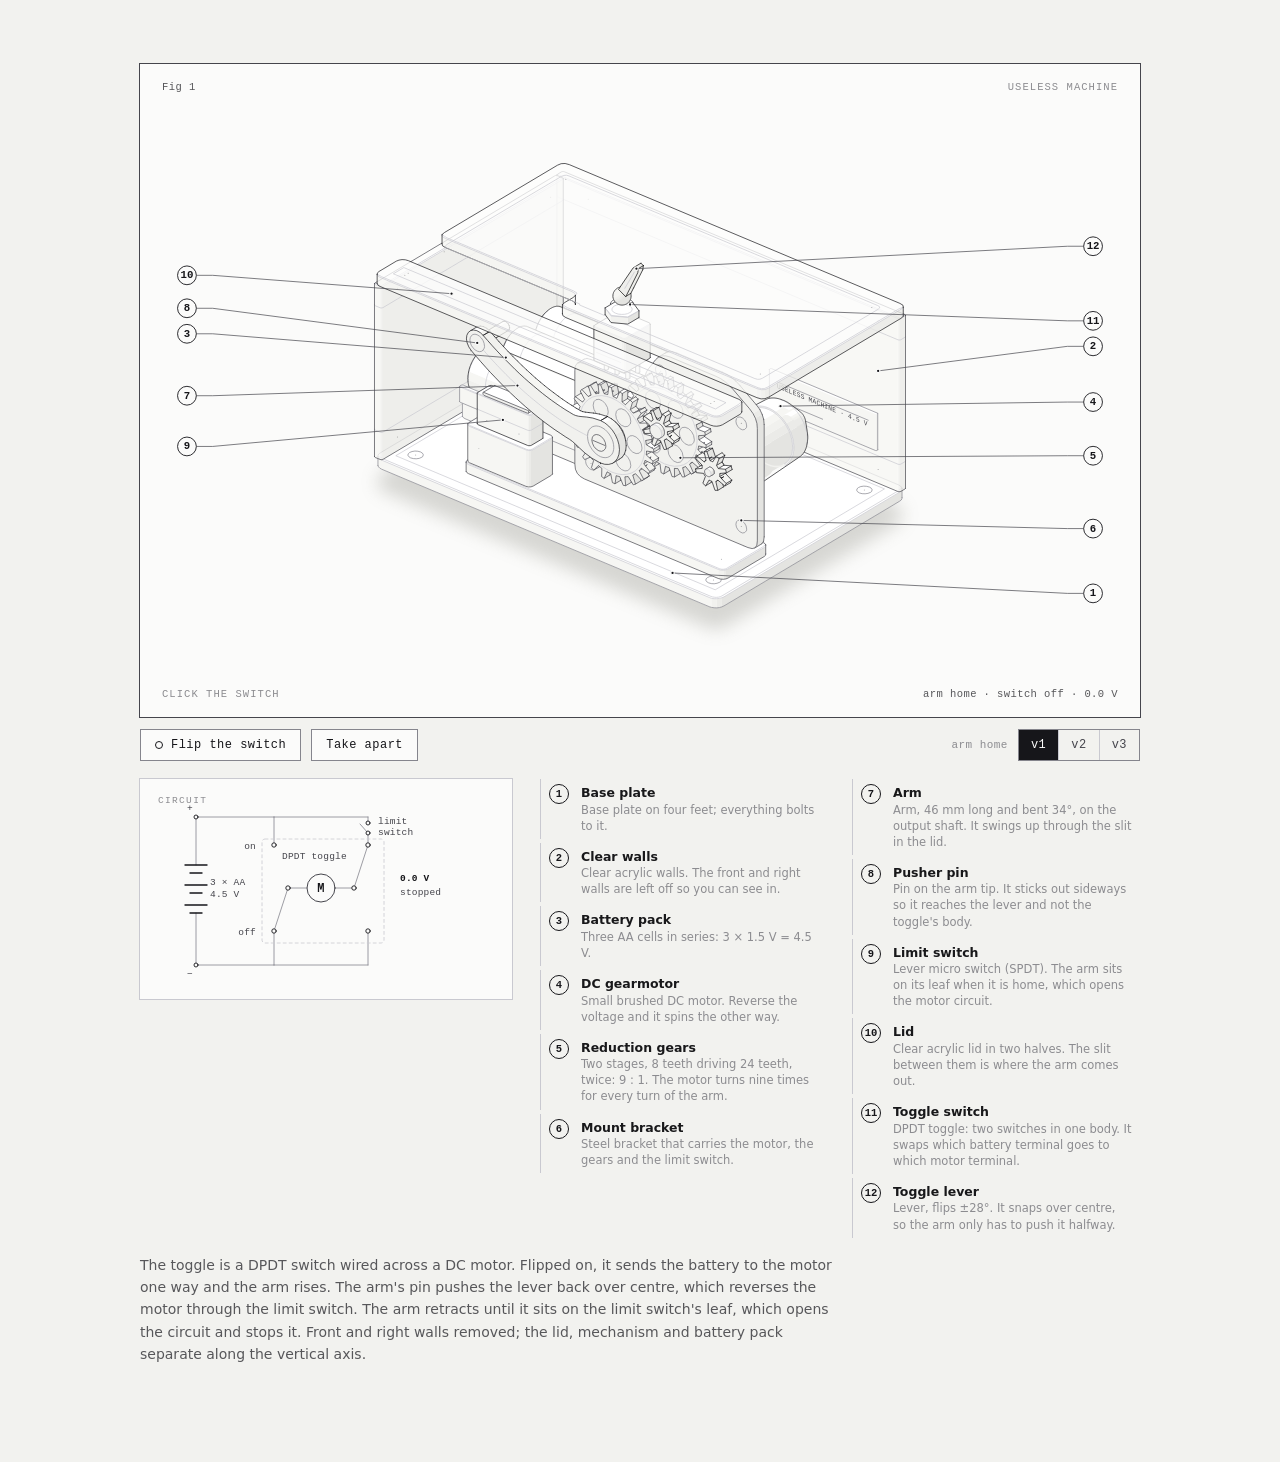
==== commit d4e5e130: "v3: level leaders, stage buttons, play/pause, info toggle, spring hinge - Leader lines are horizonta" ====
--- a/useless-machine-light.html
+++ b/useless-machine-light.html
@@ -184,7 +184,42 @@
 .cc2 .cc-gang { stroke: var(--um-ink2); stroke-width: .8px; stroke-dasharray: 2 2.4; }
 .cc2 .cc-node circle { fill: var(--um-ink0); stroke: none; }
 .cc2 .cc-dir { fill: var(--um-ink1); font-weight: 400; }
-</style><div class="um"><figure class="iso-figure"><div class="iso-plate"><div class="iso-plate-corners" aria-hidden="true"><span class="iso-plate-corner" data-corner="fig">Fig 1</span><span class="iso-plate-corner" data-corner="title">Useless machine</span><span class="iso-plate-corner" data-corner="hint">Click the switch</span><span class="iso-plate-corner" data-corner="readout" data-readout>ready</span></div><div class="iso-stage um-stage" tabindex="0" role="group" aria-label="Useless machine. Space or Enter flips the switch, E takes it apart, the arrow keys step through the parts, Escape clears."><svg xmlns="http://www.w3.org/2000/svg" class="iso-svg" viewBox="0 0 980 640" role="img" aria-label="A useless machine in cutaway: a box of clear acrylic with its front and right walls removed. A toggle switch on the lid, a DC gearmotor with a 9 to 1 gear train, a curved arm on the output shaft, a limit switch and three AA cells. The arm rises through a slit in the lid, flips the toggle back off and retracts. The lid, the mechanism and the battery pack lift apart along the vertical axis."><g class="um-engine"><g class="it" data-piece="base" data-k="-503.00" data-m="0,0,0" data-i="0" data-c="1"><path class="iso-halo" d="M233.2 402.6L233.2 401.5L233.6 400.6L234.4 399.6L235.6 398.8L407.7 296.2L409.2 295.5L410.9 295L412.7 294.6L414.7 294.4L416.7 294.4L418.7 294.6L420.6 295L422.2 295.6L743.2 430.2L744.6 430.9L745.7 431.8L746.4 432.7L746.8 433.7L746.8 442.6L746.8 443.6L746.4 444.6L745.6 445.6L744.4 446.4L572.3 549L570.8 549.7L569.1 550.2L567.3 550.6L565.3 550.8L563.3 550.8L561.3 550.6L559.4 550.2L557.8 549.6L236.8 415L235.4 414.3L234.3 413.4L233.6 412.5L233.2 411.5Z"/></g><g class="it" data-piece="base" data-k="-49.60" data-m="0,0,0" data-i="1" data-c="1"><g class="iso-solid"><path class="iso-fill" d="M400.6 312.6L401 310.4L402.5 308.2L405 306.3L408.3 304.7L412.3 303.6L416.7 303L421.2 303L425.7 303.5L429.7 304.5L433.2 305.9L435.9 307.8L437.6 309.9L438.3 312.1L438.3 321L437.9 323.3L436.4 325.5L433.9 327.4L430.6 328.9L426.6 330L422.2 330.6L417.7 330.7L413.2 330.2L409.1 329.2L405.6 327.7L403 325.9L401.2 323.8L400.6 321.5Z"/><path class="iso-shade" data-shade="0" d="M433.9 327.4L430.6 328.9L430.6 320L433.9 318.4ZM438.3 321L437.9 323.3L437.9 314.4L438.3 312.1ZM437.9 323.3L436.4 325.5L436.4 316.5L437.9 314.4ZM436.4 325.5L433.9 327.4L433.9 318.4L436.4 316.5Z"/><path class="iso-shade" data-shade="1" d="M430.6 328.9L426.6 330L426.6 321.1L430.6 320ZM426.6 330L422.2 330.6L422.2 321.7L426.6 321.1ZM422.2 330.6L417.7 330.7L417.7 321.8L422.2 321.7Z"/><path class="iso-shade" data-shade="2" d="M417.7 330.7L413.2 330.2L413.2 321.3L417.7 321.8ZM413.2 330.2L409.1 329.2L409.1 320.3L413.2 321.3Z"/><path class="iso-shade" data-shade="3" d="M409.1 329.2L405.6 327.7L405.6 318.8L409.1 320.3ZM405.6 327.7L403 325.9L403 317L405.6 318.8ZM403 325.9L401.2 323.8L401.2 314.9L403 317ZM401.2 323.8L400.6 321.5L400.6 312.6L401.2 314.9Z"/><path class="iso-top" d="M433.9 318.4L430.6 320L426.6 321.1L422.2 321.7L417.7 321.8L413.2 321.3L409.1 320.3L405.6 318.8L403 317L401.2 314.9L400.6 312.6L401 310.4L402.5 308.2L405 306.3L408.3 304.7L412.3 303.6L416.7 303L421.2 303L425.7 303.5L429.7 304.5L433.2 305.9L435.9 307.8L437.6 309.9L438.3 312.1L437.9 314.4L436.4 316.5Z"/><path class="iso-line iso-crease" data-tone="faint" d="M438.3 312.1L437.9 314.4L436.4 316.5L433.9 318.4L430.6 320L426.6 321.1L422.2 321.7L417.7 321.8L413.2 321.3L409.1 320.3L405.6 318.8L403 317L401.2 314.9L400.6 312.6"/><path class="iso-line iso-edge" data-tone="lo" d="M400.6 312.6L401 310.4L402.5 308.2L405 306.3L408.3 304.7L412.3 303.6L416.7 303L421.2 303L425.7 303.5L429.7 304.5L433.2 305.9L435.9 307.8L437.6 309.9L438.3 312.1M438.3 321L437.9 323.3L436.4 325.5L433.9 327.4L430.6 328.9L426.6 330L422.2 330.6L417.7 330.7L413.2 330.2L409.1 329.2L405.6 327.7L403 325.9L401.2 323.8L400.6 321.5M400.6 312.6L400.6 321.5M438.3 312.1L438.3 321"/></g></g><g class="it" data-piece="base" data-k="-9.79" data-m="0,0,0" data-i="2" data-c="1"><g class="iso-solid"><path class="iso-fill" d="M268.1 391.5L268.6 389.3L270.1 387.1L272.5 385.2L275.9 383.7L279.8 382.5L284.2 381.9L288.8 381.9L293.2 382.4L297.3 383.4L300.8 384.8L303.5 386.7L305.2 388.8L305.9 391L305.9 399.9L305.5 402.2L304 404.4L301.5 406.3L298.1 407.8L294.2 408.9L289.8 409.5L285.2 409.6L280.8 409.1L276.7 408.1L273.2 406.7L270.5 404.8L268.8 402.7L268.1 400.5Z"/><path class="iso-shade" data-shade="0" d="M301.5 406.3L298.1 407.8L298.1 398.9L301.5 397.4ZM305.9 399.9L305.5 402.2L305.5 393.3L305.9 391ZM305.5 402.2L304 404.4L304 395.4L305.5 393.3ZM304 404.4L301.5 406.3L301.5 397.4L304 395.4Z"/><path class="iso-shade" data-shade="1" d="M298.1 407.8L294.2 408.9L294.2 400L298.1 398.9ZM294.2 408.9L289.8 409.5L289.8 400.6L294.2 400ZM289.8 409.5L285.2 409.6L285.2 400.7L289.8 400.6Z"/><path class="iso-shade" data-shade="2" d="M285.2 409.6L280.8 409.1L280.8 400.2L285.2 400.7ZM280.8 409.1L276.7 408.1L276.7 399.2L280.8 400.2Z"/><path class="iso-shade" data-shade="3" d="M276.7 408.1L273.2 406.7L273.2 397.7L276.7 399.2ZM273.2 406.7L270.5 404.8L270.5 395.9L273.2 397.7ZM270.5 404.8L268.8 402.7L268.8 393.8L270.5 395.9ZM268.8 402.7L268.1 400.5L268.1 391.5L268.8 393.8Z"/><path class="iso-top" d="M301.5 397.4L298.1 398.9L294.2 400L289.8 400.6L285.2 400.7L280.8 400.2L276.7 399.2L273.2 397.7L270.5 395.9L268.8 393.8L268.1 391.5L268.6 389.3L270.1 387.1L272.5 385.2L275.9 383.7L279.8 382.5L284.2 381.9L288.8 381.9L293.2 382.4L297.3 383.4L300.8 384.8L303.5 386.7L305.2 388.8L305.9 391L305.5 393.3L304 395.4Z"/><path class="iso-line iso-crease" data-tone="faint" d="M305.9 391L305.5 393.3L304 395.4L301.5 397.4L298.1 398.9L294.2 400L289.8 400.6L285.2 400.7L280.8 400.2L276.7 399.2L273.2 397.7L270.5 395.9L268.8 393.8L268.1 391.5"/><path class="iso-line iso-edge" data-tone="lo" d="M268.1 391.5L268.6 389.3L270.1 387.1L272.5 385.2L275.9 383.7L279.8 382.5L284.2 381.9L288.8 381.9L293.2 382.4L297.3 383.4L300.8 384.8L303.5 386.7L305.2 388.8L305.9 391M305.9 399.9L305.5 402.2L304 404.4L301.5 406.3L298.1 407.8L294.2 408.9L289.8 409.5L285.2 409.6L280.8 409.1L276.7 408.1L273.2 406.7L270.5 404.8L268.8 402.7L268.1 400.5M268.1 391.5L268.1 400.5M305.9 391L305.9 399.9"/></g></g><g class="it" data-piece="base" data-k="8.29" data-m="0,0,0" data-i="3" data-c="1"><g class="iso-solid"><path class="iso-fill" d="M674.1 427.4L674.5 425.1L676 423L678.5 421.1L681.9 419.5L685.8 418.4L690.2 417.8L694.8 417.7L699.2 418.2L703.3 419.2L706.8 420.7L709.5 422.5L711.2 424.6L711.9 426.9L711.9 435.8L711.4 438.1L709.9 440.2L707.5 442.1L704.1 443.7L700.2 444.8L695.8 445.4L691.2 445.5L686.8 445L682.7 444L679.2 442.5L676.5 440.7L674.8 438.6L674.1 436.3Z"/><path class="iso-shade" data-shade="0" d="M707.5 442.1L704.1 443.7L704.1 434.8L707.5 433.2ZM711.9 435.8L711.4 438.1L711.4 429.2L711.9 426.9ZM711.4 438.1L709.9 440.2L709.9 431.3L711.4 429.2ZM709.9 440.2L707.5 442.1L707.5 433.2L709.9 431.3Z"/><path class="iso-shade" data-shade="1" d="M704.1 443.7L700.2 444.8L700.2 435.9L704.1 434.8ZM700.2 444.8L695.8 445.4L695.8 436.5L700.2 435.9ZM695.8 445.4L691.2 445.5L691.2 436.5L695.8 436.5Z"/><path class="iso-shade" data-shade="2" d="M691.2 445.5L686.8 445L686.8 436.1L691.2 436.5ZM686.8 445L682.7 444L682.7 435.1L686.8 436.1Z"/><path class="iso-shade" data-shade="3" d="M682.7 444L679.2 442.5L679.2 433.6L682.7 435.1ZM679.2 442.5L676.5 440.7L676.5 431.8L679.2 433.6ZM676.5 440.7L674.8 438.6L674.8 429.6L676.5 431.8ZM674.8 438.6L674.1 436.3L674.1 427.4L674.8 429.6Z"/><path class="iso-top" d="M707.5 433.2L704.1 434.8L700.2 435.9L695.8 436.5L691.2 436.5L686.8 436.1L682.7 435.1L679.2 433.6L676.5 431.8L674.8 429.6L674.1 427.4L674.5 425.1L676 423L678.5 421.1L681.9 419.5L685.8 418.4L690.2 417.8L694.8 417.7L699.2 418.2L703.3 419.2L706.8 420.7L709.5 422.5L711.2 424.6L711.9 426.9L711.4 429.2L709.9 431.3Z"/><path class="iso-line iso-crease" data-tone="faint" d="M711.9 426.9L711.4 429.2L709.9 431.3L707.5 433.2L704.1 434.8L700.2 435.9L695.8 436.5L691.2 436.5L686.8 436.1L682.7 435.1L679.2 433.6L676.5 431.8L674.8 429.6L674.1 427.4"/><path class="iso-line iso-edge" data-tone="lo" d="M674.1 427.4L674.5 425.1L676 423L678.5 421.1L681.9 419.5L685.8 418.4L690.2 417.8L694.8 417.7L699.2 418.2L703.3 419.2L706.8 420.7L709.5 422.5L711.2 424.6L711.9 426.9M711.9 435.8L711.4 438.1L709.9 440.2L707.5 442.1L704.1 443.7L700.2 444.8L695.8 445.4L691.2 445.5L686.8 445L682.7 444L679.2 442.5L676.5 440.7L674.8 438.6L674.1 436.3M674.1 427.4L674.1 436.3M711.9 426.9L711.9 435.8"/></g></g><g class="it" data-piece="base" data-k="48.10" data-m="0,0,0" data-i="4" data-c="1"><g class="iso-solid"><path class="iso-fill" d="M541.7 506.3L542.1 504L543.6 501.9L546.1 500L549.4 498.4L553.4 497.3L557.8 496.7L562.3 496.7L566.8 497.1L570.9 498.1L574.4 499.6L577 501.4L578.8 503.5L579.4 505.8L579.4 514.7L579 517L577.5 519.1L575 521L571.7 522.6L567.7 523.7L563.3 524.3L558.8 524.4L554.3 523.9L550.3 522.9L546.8 521.4L544.1 519.6L542.4 517.5L541.7 515.2Z"/><path class="iso-shade" data-shade="0" d="M575 521L571.7 522.6L571.7 513.7L575 512.1ZM579.4 514.7L579 517L579 508.1L579.4 505.8ZM579 517L577.5 519.1L577.5 510.2L579 508.1ZM577.5 519.1L575 521L575 512.1L577.5 510.2Z"/><path class="iso-shade" data-shade="1" d="M571.7 522.6L567.7 523.7L567.7 514.8L571.7 513.7ZM567.7 523.7L563.3 524.3L563.3 515.4L567.7 514.8ZM563.3 524.3L558.8 524.4L558.8 515.5L563.3 515.4Z"/><path class="iso-shade" data-shade="2" d="M558.8 524.4L554.3 523.9L554.3 515L558.8 515.5ZM554.3 523.9L550.3 522.9L550.3 514L554.3 515Z"/><path class="iso-shade" data-shade="3" d="M550.3 522.9L546.8 521.4L546.8 512.5L550.3 514ZM546.8 521.4L544.1 519.6L544.1 510.7L546.8 512.5ZM544.1 519.6L542.4 517.5L542.4 508.6L544.1 510.7ZM542.4 517.5L541.7 515.2L541.7 506.3L542.4 508.6Z"/><path class="iso-top" d="M575 512.1L571.7 513.7L567.7 514.8L563.3 515.4L558.8 515.5L554.3 515L550.3 514L546.8 512.5L544.1 510.7L542.4 508.6L541.7 506.3L542.1 504L543.6 501.9L546.1 500L549.4 498.4L553.4 497.3L557.8 496.7L562.3 496.7L566.8 497.1L570.9 498.1L574.4 499.6L577 501.4L578.8 503.5L579.4 505.8L579 508.1L577.5 510.2Z"/><path class="iso-line iso-crease" data-tone="faint" d="M579.4 505.8L579 508.1L577.5 510.2L575 512.1L571.7 513.7L567.7 514.8L563.3 515.4L558.8 515.5L554.3 515L550.3 514L546.8 512.5L544.1 510.7L542.4 508.6L541.7 506.3"/><path class="iso-line iso-edge" data-tone="lo" d="M541.7 506.3L542.1 504L543.6 501.9L546.1 500L549.4 498.4L553.4 497.3L557.8 496.7L562.3 496.7L566.8 497.1L570.9 498.1L574.4 499.6L577 501.4L578.8 503.5L579.4 505.8M579.4 514.7L579 517L577.5 519.1L575 521L571.7 522.6L567.7 523.7L563.3 524.3L558.8 524.4L554.3 523.9L550.3 522.9L546.8 521.4L544.1 519.6L542.4 517.5L541.7 515.2M541.7 506.3L541.7 515.2M579.4 505.8L579.4 514.7"/></g></g><g class="it" data-piece="base" data-k="48.12" data-m="0,0,0" data-i="5" data-c="1"><g class="iso-solid"><path class="iso-fill" d="M233.2 384.7L233.3 383.4L234.1 382.1L235.6 381L407.7 278.4L409.7 277.5L412.1 276.8L414.7 276.5L417.4 276.6L420 277L422.2 277.7L743.2 412.4L745 413.4L746.2 414.6L746.8 415.9L746.8 424.8L746.7 426.1L745.9 427.4L744.4 428.5L572.3 531.1L570.3 532L567.9 532.7L565.3 533L562.6 532.9L560 532.5L557.8 531.8L236.8 397.1L235 396.1L233.8 394.9L233.2 393.6Z"/><path class="iso-shade" data-shade="0" d="M746.8 424.8L746.7 426.1L746.7 417.2L746.8 415.9ZM746.7 426.1L745.9 427.4L745.9 418.5L746.7 417.2ZM745.9 427.4L744.4 428.5L744.4 419.6L745.9 418.5ZM744.4 428.5L572.3 531.1L572.3 522.2L744.4 419.6ZM572.3 531.1L570.3 532L570.3 523.1L572.3 522.2Z"/><path class="iso-shade" data-shade="1" d="M570.3 532L567.9 532.7L567.9 523.7L570.3 523.1ZM567.9 532.7L565.3 533L565.3 524L567.9 523.7Z"/><path class="iso-shade" data-shade="2" d="M565.3 533L562.6 532.9L562.6 524L565.3 524ZM562.6 532.9L560 532.5L560 523.6L562.6 524Z"/><path class="iso-shade" data-shade="3" d="M560 532.5L557.8 531.8L557.8 522.8L560 523.6ZM557.8 531.8L236.8 397.1L236.8 388.2L557.8 522.8ZM236.8 397.1L235 396.1L235 387.2L236.8 388.2ZM235 396.1L233.8 394.9L233.8 386L235 387.2ZM233.8 394.9L233.2 393.6L233.2 384.7L233.8 386Z"/><path class="iso-top" d="M743.2 412.4L745 413.4L746.2 414.6L746.8 415.9L746.7 417.2L745.9 418.5L744.4 419.6L572.3 522.2L570.3 523.1L567.9 523.7L565.3 524L562.6 524L560 523.6L557.8 522.8L236.8 388.2L235 387.2L233.8 386L233.2 384.7L233.3 383.4L234.1 382.1L235.6 381L407.7 278.4L409.7 277.5L412.1 276.8L414.7 276.5L417.4 276.6L420 277L422.2 277.7Z"/><path class="iso-line iso-crease" data-tone="faint" d="M746.8 415.9L746.7 417.2L745.9 418.5L744.4 419.6L572.3 522.2L570.3 523.1L567.9 523.7L565.3 524L562.6 524L560 523.6L557.8 522.8L236.8 388.2L235 387.2L233.8 386L233.2 384.7"/><path class="iso-line iso-bevel" data-tone="faint" d="M746.8 415.9L744 417L743.4 417.9L742.2 418.8L570.3 521.3L568.7 522L567 522.5L565 522.7L563.1 522.6L561.2 522.3L559.4 521.7L238.7 387.2L237.3 386.4L236.4 385.6L233.2 384.7"/><path class="iso-line iso-edge" data-tone="lo" d="M233.2 384.7L233.3 383.4L234.1 382.1L235.6 381L407.7 278.4L409.7 277.5L412.1 276.8L414.7 276.5L417.4 276.6L420 277L422.2 277.7L743.2 412.4L745 413.4L746.2 414.6L746.8 415.9M746.8 424.8L746.7 426.1L745.9 427.4L744.4 428.5L572.3 531.1L570.3 532L567.9 532.7L565.3 533L562.6 532.9L560 532.5L557.8 531.8L236.8 397.1L235 396.1L233.8 394.9L233.2 393.6M746.8 415.9L746.8 424.8M233.2 384.7L233.2 393.6"/></g><path class="iso-line" data-tone="faint" d="M729.3 416.6L563.7 515.3L250.7 383.9L416.3 285.3Z"/><path class="iso-line" data-tone="lo" d="M423.7 297.4L421.4 298.3L418.6 298.7L415.7 298.6L413.1 297.9L411.3 296.7L410.4 295.3L410.7 293.8L412.2 292.6L414.5 291.6L417.3 291.2L420.2 291.4L422.8 292.1L424.7 293.2L425.5 294.7L425.2 296.1ZM715.7 419.9L713.4 420.8L710.6 421.2L707.7 421.1L705.1 420.4L703.2 419.2L702.4 417.8L702.7 416.3L704.1 415.1L706.4 414.1L709.3 413.7L712.2 413.9L714.8 414.6L716.6 415.7L717.5 417.2L717.1 418.6ZM275.9 385.5L273.6 386.5L270.7 386.9L267.8 386.7L265.2 386L263.4 384.8L262.5 383.4L262.9 382L264.3 380.7L266.6 379.8L269.4 379.3L272.3 379.5L274.9 380.2L276.8 381.4L277.6 382.8L277.3 384.2ZM567.8 508L565.5 508.9L562.7 509.4L559.8 509.2L557.2 508.5L555.3 507.3L554.5 505.9L554.8 504.5L556.3 503.2L558.6 502.2L561.4 501.8L564.3 502L566.9 502.7L568.7 503.9L569.6 505.3L569.3 506.7Z"/><g class="iso-dots" data-tone="mid"><circle cx="418" cy="295" r="0.5"/><circle cx="709.9" cy="417.5" r="0.5"/><circle cx="270.1" cy="383.1" r="0.5"/><circle cx="562" cy="505.6" r="0.5"/></g></g><g class="it" data-piece="base" data-k="48.14" data-m="0,0,0" data-i="6" data-c="2"><g class="um-glass"><g class="iso-solid"><path class="iso-fill" d="M408.6 108.6L409.1 108.1L413 105.7L413.9 105.4L415 105.4L415.9 105.6L749.5 245.5L750.1 246L750.2 246.5L750.2 416L749.7 416.5L745.7 418.8L744.9 419.1L743.8 419.2L742.8 419L409.3 279L408.7 278.6L408.6 278.1Z"/><path class="iso-shade" data-shade="0" d="M750.2 416L749.7 416.5L749.7 247L750.2 246.5ZM749.7 416.5L745.7 418.8L745.7 249.3L749.7 247ZM745.7 418.8L744.9 419.1L744.9 249.6L745.7 249.3Z"/><path class="iso-shade" data-shade="1" d="M744.9 419.1L743.8 419.2L743.8 249.7L744.9 249.6Z"/><path class="iso-shade" data-shade="2" d="M743.8 419.2L742.8 419L742.8 249.5L743.8 249.7Z"/><path class="iso-shade" data-shade="3" d="M742.8 419L409.3 279L409.3 109.5L742.8 249.5ZM409.3 279L408.7 278.6L408.7 109.1L409.3 109.5ZM408.7 278.6L408.6 278.1L408.6 108.6L408.7 109.1Z"/><path class="iso-top" d="M749.5 245.5L750.1 246L750.2 246.5L749.7 247L745.7 249.3L744.9 249.6L743.8 249.7L742.8 249.5L409.3 109.5L408.7 109.1L408.6 108.6L409.1 108.1L413 105.7L413.9 105.4L415 105.4L415.9 105.6Z"/><path class="iso-line iso-crease" data-tone="faint" d="M750.2 246.5L749.7 247L745.7 249.3L744.9 249.6L743.8 249.7L742.8 249.5L409.3 109.5L408.7 109.1L408.6 108.6"/><path class="iso-line iso-bevel" data-tone="faint" d="M750.2 246.5L748 246.4L744.4 248.6L744.2 248.7L744.2 248.7L744 248.6L410.8 108.8L410.6 108.7L408.6 108.6"/><path class="iso-line" data-tone="faint" d="M750.2 389.2L749.7 389.7L745.7 392.1L744.9 392.4L743.8 392.4L742.8 392.2L409.3 252.3L408.7 251.8L408.6 251.3M750.2 267.3L749.7 267.8L745.7 270.2L744.9 270.5L743.8 270.5L742.8 270.3L409.3 130.3L408.7 129.9L408.6 129.4"/><path class="iso-line iso-edge" data-tone="mid" d="M408.6 108.6L409.1 108.1L413 105.7L413.9 105.4L415 105.4L415.9 105.6L749.5 245.5L750.1 246L750.2 246.5M750.2 416L749.7 416.5L745.7 418.8L744.9 419.1L743.8 419.2L742.8 419L409.3 279L408.7 278.6L408.6 278.1M750.2 246.5L750.2 416M408.6 108.6L408.6 278.1"/></g></g><g class="iso-dots" data-tone="mid"><circle cx="439.3" cy="278.2" r="0.5"/><circle cx="439.3" cy="132.5" r="0.5"/><circle cx="723.4" cy="397.4" r="0.5"/><circle cx="723.4" cy="251.7" r="0.5"/></g></g><g class="it" data-piece="base" data-k="48.16" data-m="0,0,0" data-i="7" data-c="2"><g class="iso-solid"><path class="iso-fill" d="M616.8 299.3L617.1 298.9L617.5 298.7L618.2 298.5L619 298.6L722.6 342.1L723 342.4L723 378.1L722.7 378.5L722.3 378.7L721.6 378.9L720.8 378.8L617.2 335.3L616.8 335Z"/><path class="iso-shade" data-shade="0" d="M723 378.1L722.7 378.5L722.7 342.8L723 342.4ZM722.7 378.5L722.3 378.7L722.3 343.1L722.7 342.8Z"/><path class="iso-shade" data-shade="1" d="M722.3 378.7L721.6 378.9L721.6 343.2L722.3 343.1Z"/><path class="iso-shade" data-shade="2" d="M721.6 378.9L720.8 378.8L720.8 343.1L721.6 343.2Z"/><path class="iso-shade" data-shade="3" d="M720.8 378.8L617.2 335.3L617.2 299.6L720.8 343.1ZM617.2 335.3L616.8 335L616.8 299.3L617.2 299.6Z"/><path class="iso-top" d="M722.6 342.1L723 342.4L722.7 342.8L722.3 343.1L721.6 343.2L720.8 343.1L617.2 299.6L616.8 299.3L617.1 298.9L617.5 298.7L618.2 298.5L619 298.6Z"/><path class="iso-line iso-edge" data-tone="lo" d="M616.8 299.3L617.1 298.9L617.5 298.7L618.2 298.5L619 298.6L722.6 342.1L723 342.4M723 378.1L722.7 378.5L722.3 378.7L721.6 378.9L720.8 378.8L617.2 335.3L616.8 335M723 342.4L723 378.1M616.8 299.3L616.8 335"/></g><path class="iso-line" data-tone="lo" data-free="" d="M624.3 329.4L669 348.1"/><path class="iso-line" data-tone="lo" data-free="" d="M624.3 311.5L713.7 349.1"/><text class="iso-face-text" data-tone="mid" transform="matrix(2.63 1.104 0 2.974 624.291 317.491)" font-size="2.3" text-anchor="start">USELESS MACHINE · 4.5 V</text></g><g class="it" data-piece="base" data-k="48.16" data-m="0,0,0" data-i="8" data-c="2"><g class="um-glass"><g class="iso-solid"><path class="iso-fill" d="M229.8 215.1L230.3 214.6L406.4 109.7L407.3 109.3L408.3 109.3L409.3 109.5L414 111.5L414.7 112L414.8 112.5L414.8 282L414.3 282.5L238.2 387.4L237.3 387.7L236.2 387.8L235.3 387.5L230.5 385.6L229.9 385.1L229.8 384.6Z"/><path class="iso-shade" data-shade="0" d="M414.8 282L414.3 282.5L414.3 113L414.8 112.5ZM414.3 282.5L238.2 387.4L238.2 217.9L414.3 113ZM238.2 387.4L237.3 387.7L237.3 218.2L238.2 217.9Z"/><path class="iso-shade" data-shade="1" d="M237.3 387.7L236.2 387.8L236.2 218.3L237.3 218.2Z"/><path class="iso-shade" data-shade="2" d="M236.2 387.8L235.3 387.5L235.3 218L236.2 218.3Z"/><path class="iso-shade" data-shade="3" d="M235.3 387.5L230.5 385.6L230.5 216.1L235.3 218ZM230.5 385.6L229.9 385.1L229.9 215.6L230.5 216.1ZM229.9 385.1L229.8 384.6L229.8 215.1L229.9 215.6Z"/><path class="iso-top" d="M414 111.5L414.7 112L414.8 112.5L414.3 113L238.2 217.9L237.3 218.2L236.2 218.3L235.3 218L230.5 216.1L229.9 215.6L229.8 215.1L230.3 214.6L406.4 109.7L407.3 109.3L408.3 109.3L409.3 109.5Z"/><path class="iso-line iso-crease" data-tone="faint" d="M414.8 112.5L414.3 113L238.2 217.9L237.3 218.2L236.2 218.3L235.3 218L230.5 216.1L229.9 215.6L229.8 215.1"/><path class="iso-line iso-bevel" data-tone="faint" d="M414.8 112.5L412.6 112.4L236.8 217.2L236.6 217.3L236.6 217.3L236.4 217.2L232.1 215.4L231.9 215.3L229.8 215.1"/><path class="iso-line" data-tone="faint" d="M414.8 255.2L414.3 255.7L238.2 360.7L237.3 361L236.2 361L235.3 360.8L230.5 358.8L229.9 358.4L229.8 357.8M414.8 133.3L414.3 133.8L238.2 238.7L237.3 239L236.2 239.1L235.3 238.9L230.5 236.9L229.9 236.4L229.8 235.9"/><path class="iso-line iso-edge" data-tone="mid" d="M229.8 215.1L230.3 214.6L406.4 109.7L407.3 109.3L408.3 109.3L409.3 109.5L414 111.5L414.7 112L414.8 112.5M414.8 282L414.3 282.5L238.2 387.4L237.3 387.7L236.2 387.8L235.3 387.5L230.5 385.6L229.9 385.1L229.8 384.6M414.8 112.5L414.8 282M229.8 215.1L229.8 384.6"/></g></g><g class="iso-dots" data-tone="mid"><circle cx="402.4" cy="276.2" r="0.5"/><circle cx="402.4" cy="130.5" r="0.5"/><circle cx="252.3" cy="365.6" r="0.5"/><circle cx="252.3" cy="219.9" r="0.5"/></g></g><g class="it" data-piece="battery" data-k="48.19" data-m="0,0,16" data-i="9" data-c="3"><g class="iso-solid"><path class="iso-fill" d="M316 330.4L316.3 329.1L317.6 327.9L412.7 271.2L414.8 270.4L417.4 270L420.1 270.1L422.4 270.8L555.2 326.5L556.9 327.6L557.7 328.8L557.7 343.7L557.4 345L556.1 346.2L461 402.9L458.9 403.7L456.3 404.1L453.6 404L451.3 403.3L318.5 347.6L316.8 346.5L316 345.3Z"/><path class="iso-shade" data-shade="0" d="M557.7 343.7L557.4 345L557.4 330.2L557.7 328.8ZM557.4 345L556.1 346.2L556.1 331.3L557.4 330.2ZM556.1 346.2L461 402.9L461 388L556.1 331.3ZM461 402.9L458.9 403.7L458.9 388.9L461 388Z"/><path class="iso-shade" data-shade="1" d="M458.9 403.7L456.3 404.1L456.3 389.2L458.9 388.9Z"/><path class="iso-shade" data-shade="2" d="M456.3 404.1L453.6 404L453.6 389.1L456.3 389.2ZM453.6 404L451.3 403.3L451.3 388.5L453.6 389.1Z"/><path class="iso-shade" data-shade="3" d="M451.3 403.3L318.5 347.6L318.5 332.7L451.3 388.5ZM318.5 347.6L316.8 346.5L316.8 331.7L318.5 332.7ZM316.8 346.5L316 345.3L316 330.4L316.8 331.7Z"/><path class="iso-top" d="M555.2 326.5L556.9 327.6L557.7 328.8L557.4 330.2L556.1 331.3L461 388L458.9 388.9L456.3 389.2L453.6 389.1L451.3 388.5L318.5 332.7L316.8 331.7L316 330.4L316.3 329.1L317.6 327.9L412.7 271.2L414.8 270.4L417.4 270L420.1 270.1L422.4 270.8Z"/><path class="iso-line iso-crease" data-tone="faint" d="M557.7 328.8L557.4 330.2L556.1 331.3L461 388L458.9 388.9L456.3 389.2L453.6 389.1L451.3 388.5L318.5 332.7L316.8 331.7L316 330.4"/><path class="iso-line iso-bevel" data-tone="faint" d="M557.7 328.8L555.7 329.9L554.7 330.9L459.8 387.4L458.1 388.1L456.2 388.4L454.2 388.3L452.3 387.7L319.7 332.1L318.3 331.3L316 330.4"/><path class="iso-line iso-edge" data-tone="lo" d="M316 330.4L316.3 329.1L317.6 327.9L412.7 271.2L414.8 270.4L417.4 270L420.1 270.1L422.4 270.8L555.2 326.5L556.9 327.6L557.7 328.8M557.7 343.7L557.4 345L556.1 346.2L461 402.9L458.9 403.7L456.3 404.1L453.6 404L451.3 403.3L318.5 347.6L316.8 346.5L316 345.3M557.7 328.8L557.7 343.7M316 330.4L316 345.3"/></g><path class="iso-line" data-tone="faint" d="M546 329.4L455.3 383.4L327.7 329.9L418.4 275.8Z"/></g><g class="it" data-piece="battery" data-k="48.21" data-m="0,0,16" data-i="10" data-c="3"><g class="iso-solid"><path class="iso-fill" d="M414.8 255.5L415.2 254.9L416 254.4L417.2 254.1L418.5 254.3L559.2 313.3L559.8 313.9L559.8 328.7L559.4 329.4L558.5 329.9L557.4 330.2L556.1 330L415.4 271L414.8 270.4Z"/><path class="iso-shade" data-shade="0" d="M559.8 328.7L559.4 329.4L559.4 314.5L559.8 313.9ZM559.4 329.4L558.5 329.9L558.5 315L559.4 314.5Z"/><path class="iso-shade" data-shade="1" d="M558.5 329.9L557.4 330.2L557.4 315.3L558.5 315Z"/><path class="iso-shade" data-shade="2" d="M557.4 330.2L556.1 330L556.1 315.1L557.4 315.3Z"/><path class="iso-shade" data-shade="3" d="M556.1 330L415.4 271L415.4 256.1L556.1 315.1ZM415.4 271L414.8 270.4L414.8 255.5L415.4 256.1Z"/><path class="iso-top" d="M559.2 313.3L559.8 313.9L559.4 314.5L558.5 315L557.4 315.3L556.1 315.1L415.4 256.1L414.8 255.5L415.2 254.9L416 254.4L417.2 254.1L418.5 254.3Z"/><path class="iso-line iso-crease" data-tone="faint" d="M559.8 313.9L559.4 314.5L558.5 315L557.4 315.3L556.1 315.1L415.4 256.1L414.8 255.5"/><path class="iso-line iso-bevel" data-tone="faint" d="M559.8 313.9L558.2 314.2L557.7 314.5L557.2 314.7L556.8 314.5L416.4 255.7L414.8 255.5"/><path class="iso-line iso-edge" data-tone="lo" d="M414.8 255.5L415.2 254.9L416 254.4L417.2 254.1L418.5 254.3L559.2 313.3L559.8 313.9M559.8 328.7L559.4 329.4L558.5 329.9L557.4 330.2L556.1 330L415.4 271L414.8 270.4M559.8 313.9L559.8 328.7M414.8 255.5L414.8 270.4"/></g></g><g class="it" data-piece="mech" data-k="48.22" data-m="0,0,60" data-i="11" data-c="4"><g class="iso-solid"><path class="iso-fill" d="M552.1 375.5L552.1 374.2L552.2 373L552.3 371.7L552.4 370.5L552.7 369.3L552.9 368.2L553.2 367.1L553.6 366L554 364.9L554.4 363.9L554.9 363L555.4 362L556 361.2L556.6 360.3L557.3 359.5L558 358.8L558.7 358.1L559.5 357.5L560.3 356.9L561.1 356.3L566.6 353L567.5 352.6L613.1 329L614 328.6L614.8 328.2L615.7 327.9L616.6 327.7L617.5 327.5L618.4 327.4L619.4 327.3L620.4 327.3L621.4 327.3L622.4 327.4L623.4 327.5L624.4 327.7L625.4 327.9L626.5 328.2L627.5 328.5L629.8 329.4L630.8 329.7L631.8 330.1L632.7 330.6L633.7 331.1L634.7 331.6L635.6 332.2L636.6 332.8L637.5 333.5L638.4 334.2L647 340.7L647.3 341L647.6 341.3L647.9 341.5L648.2 341.8L648.5 342.1L648.8 342.4L649 342.8L649.3 343.1L649.6 343.4L649.8 343.8L650 344.1L650.3 344.5L650.5 344.9L650.7 345.2L650.9 345.6L651.1 346L651.3 346.4L651.4 346.8L651.6 347.2L651.7 347.6L651.9 348L652 348.4L652.1 348.8L652.2 349.2L652.2 349.6L653.9 360.1L654.1 361.3L654.2 362.4L654.3 363.6L654.4 364.7L654.4 365.8L654.4 366.9L654.3 368L654.2 369L654.1 370L653.7 372.4L653.5 373.5L653.3 374.6L653 375.6L652.7 376.6L652.3 377.5L651.9 378.5L651.5 379.4L651 380.2L650.4 381L649.9 381.8L649.3 382.5L648.7 383.2L648 383.8L647.3 384.4L646.6 384.9L604.1 413.8L603.2 414.4L597.7 417.7L596.8 418.1L596 418.6L595 418.9L594.1 419.3L593.1 419.5L592.1 419.7L591.1 419.9L590 420L588.9 420L587.9 420L586.8 419.9L585.7 419.7L584.5 419.5L583.4 419.3L582.3 418.9L581.1 418.6L580 418.2L578.8 417.7L577.7 417.1L576.6 416.6L575.4 415.9L574.3 415.2L573.2 414.5L572.1 413.7L571 412.9L569.9 412L568.8 411.1L567.8 410.1L566.7 409.1L565.7 408L564.8 407L563.8 405.8L562.9 404.7L562 403.5L561.1 402.3L560.3 401.1L559.5 399.8L558.7 398.5L558 397.2L557.3 395.9L556.6 394.5L556 393.2L555.4 391.8L554.9 390.5L554.4 389.1L554 387.7L553.6 386.3L553.2 384.9L552.9 383.6L552.7 382.2L552.4 380.8L552.3 379.5L552.2 378.1L552.1 376.8Z"/><path class="iso-shade" data-shade="0" d="M651.3 346.4L651.6 347.2L651.9 348L652.1 348.8L652.2 349.6L652.4 350.4L652.4 351.1L652.4 351.9L652.4 352.6L652.2 353.3L652.1 353.9L651.9 354.6L651.6 355.1L651.3 355.6L650.9 356.1L650.5 356.5L650 356.9L649.6 357.2L640.7 362.4L641.2 362.1L641.7 361.8L642.1 361.4L642.4 360.9L642.8 360.4L643 359.8L643.2 359.2L643.4 358.5L643.5 357.9L643.6 357.1L643.6 356.4L643.5 355.6L643.4 354.8L643.2 354L643 353.2L642.8 352.5L642.4 351.7ZM650.3 349.6L651 351.3L651.6 353L652.1 354.7L652.4 356.5L652.7 358.1L652.8 359.8L652.8 361.4L652.7 363L652.4 364.5L652.1 365.9L651.6 367.2L651 368.5L650.3 369.6L649.5 370.6L648.6 371.5L647.7 372.3L646.6 372.9L642.2 375.6L643.2 374.9L644.2 374.1L645.1 373.3L645.9 372.2L646.6 371.1L647.2 369.9L647.6 368.5L648 367.1L648.2 365.6L648.4 364.1L648.4 362.4L648.2 360.8L648 359.1L647.6 357.4L647.2 355.6L646.6 353.9L645.9 352.2ZM646 342.1L647.5 344.2L648.8 346.3L650 348.6L651.1 350.8L652 353.1L652.8 355.5L653.4 357.8L653.9 360.1L654.2 362.4L654.4 364.7L654.4 366.9L654.2 369L653.9 371L653.5 373.5L653.9 371.3L654 369.1L654 366.7L653.9 364.3L653.5 361.8L653 359.3L652.3 356.7L651.5 354.2L650.4 351.7L649.3 349.3L648 346.9L646.6 344.6L645 342.3ZM650.4 351.7L651.5 354.2L652.3 356.7L653 359.3L653.5 361.8L653.9 364.3L654 366.7L654 369.1L653.9 371.3L653.5 373.5L653 375.6L652.3 377.5L651.5 379.4L650.4 381L649.3 382.5L648 383.8L646.6 384.9L645 385.9L631.8 393.7L633.3 392.8L634.7 391.7L636 390.4L637.2 388.9L638.2 387.2L639.1 385.4L639.8 383.5L640.3 381.4L640.6 379.2L640.8 376.9L640.8 374.6L640.6 372.2L640.3 369.7L639.8 367.2L639.1 364.6L638.2 362.1L637.2 359.6ZM636.1 359.9L637 362.3L637.8 364.7L638.5 367.1L639 369.4L639.3 371.8L639.5 374.1L639.5 376.3L639.3 378.5L639 380.6L638.5 382.5L637.8 384.4L637 386.1L636.1 387.7L635 389.1L633.8 390.3L632.4 391.4L630.9 392.2L613.3 402.8L614.7 401.9L616.1 400.8L617.3 399.6L618.4 398.2L619.4 396.6L620.2 394.9L620.8 393.1L621.3 391.1L621.7 389L621.8 386.9L621.8 384.6L621.7 382.3L621.3 380L620.8 377.6L620.2 375.2L619.4 372.8L618.4 370.4ZM619.5 370.1L620.6 372.6L621.4 375.2L622.1 377.7L622.6 380.2L623 382.7L623.1 385.1L623.1 387.5L623 389.8L622.6 391.9L622.1 394L621.4 396L620.6 397.8L619.5 399.4L618.4 400.9L617.1 402.2L615.7 403.3L614.1 404.3L603.1 410.8L604.6 409.9L606.1 408.8L607.4 407.5L608.5 406L609.5 404.3L610.4 402.5L611.1 400.6L611.6 398.5L611.9 396.3L612.1 394L612.1 391.7L611.9 389.3L611.6 386.8L611.1 384.3L610.4 381.7L609.5 379.2L608.5 376.7ZM611.6 386.8L611.9 389.3L612.1 391.7L612.1 394L611.9 396.3L611.6 398.5L611.1 400.6L610.4 402.5L609.5 404.3L608.5 406L607.4 407.5L606.1 408.8L604.6 409.9L603.1 410.8L601.4 411.6L599.6 412.1L597.8 412.4L595.8 412.5L593.9 412.4L591.8 412.1L589.7 411.6L587.7 410.9L585.4 410.1L587.3 410.7L589.3 411.2L591.2 411.5L593 411.6L594.8 411.5L596.5 411.2L598.1 410.7L599.7 410.1L601.1 409.2L602.5 408.2L603.7 406.9L604.7 405.6L605.7 404L606.5 402.4L607.1 400.6L607.6 398.6L607.9 396.6L608.1 394.5L608.1 392.3L607.9 390.1L607.6 387.8ZM608.3 377.5L609.4 380.2L610.4 383L611.1 385.8L611.7 388.5L612.1 391.2L612.3 393.9L612.3 396.5L612.1 399L611.7 401.4L611.1 403.6L610.4 405.8L609.4 407.7L608.3 409.5L607.1 411.2L605.6 412.6L604.1 413.8L602.4 414.9L596.8 418.1L598.6 417.1L600.1 415.9L601.5 414.5L602.8 412.8L603.9 411L604.8 409L605.6 406.9L606.2 404.6L606.6 402.3L606.7 399.8L606.7 397.2L606.6 394.5L606.2 391.8L605.6 389L604.8 386.3L603.9 383.5L602.8 380.8ZM591.1 383.9L591.7 385.3L592.1 386.6L592.5 388L592.8 389.4L593 390.7L593.1 392.1L593.1 393.4L593 394.6L592.8 395.8L592.5 397L592.1 398L591.7 399L591.1 399.9L590.5 400.7L589.8 401.4L589 402.1L588.1 402.6L580.4 407.2L581.3 406.7L582 406L582.8 405.3L583.4 404.5L583.9 403.6L584.4 402.6L584.8 401.6L585.1 400.4L585.3 399.2L585.4 398L585.4 396.7L585.3 395.4L585.1 394L584.8 392.6L584.4 391.2L583.9 389.9L583.4 388.5Z"/><path class="iso-shade" data-shade="1" d="M650 344.1L650.5 344.9L650.9 345.6L651.3 346.4L642.4 351.7L642.1 350.9L641.7 350.1L641.2 349.4ZM647.7 344.7L648.6 346.3L649.5 347.9L650.3 349.6L645.9 352.2L645.1 350.5L644.2 348.9L643.2 347.3ZM639.3 334.9L641.1 336.5L642.9 338.3L644.5 340.1L646 342.1L645 342.3L643.3 340.2L641.6 338.2L639.7 336.3L637.8 334.6ZM646.6 344.6L648 346.9L649.3 349.3L650.4 351.7L637.2 359.6L636 357.2L634.7 354.8L633.3 352.4ZM632.4 353.1L633.8 355.3L635 357.6L636.1 359.9L618.4 370.4L617.3 368.1L616.1 365.8L614.7 363.6ZM615.7 363L617.1 365.3L618.4 367.7L619.5 370.1L608.5 376.7L607.4 374.3L606.1 371.9L604.6 369.5ZM608.5 376.7L609.5 379.2L610.4 381.7L611.1 384.3L611.6 386.8L607.6 387.8L607.1 385.4L606.5 383.1L605.7 380.8L604.7 378.5ZM604.1 369.6L605.6 372.2L607.1 374.8L608.3 377.5L602.8 380.8L601.5 378.1L600.1 375.5L598.6 372.9ZM589 380L589.8 381.2L590.5 382.5L591.1 383.9L583.4 388.5L582.8 387.1L582 385.8L581.3 384.6Z"/><path class="iso-shade" data-shade="2" d="M648.5 342.1L649 342.8L649.6 343.4L650 344.1L641.2 349.4L640.7 348.7L640.2 348L639.6 347.4ZM644.2 340.3L645.5 341.7L646.6 343.1L647.7 344.7L643.2 347.3L642.2 345.8L641 344.3L639.8 342.9ZM629.8 329.4L631.8 330.1L633.7 331.1L635.6 332.2L637.5 333.5L639.3 334.9L637.8 334.6L635.8 333L633.8 331.6L631.7 330.4L629.6 329.4L627.5 328.5ZM641.6 338.2L643.3 340.2L645 342.3L646.6 344.6L633.3 352.4L631.8 350.2L630.1 348.1L628.3 346.1ZM590.8 354.8L590.9 352.5L591.2 350.2L591.6 348.1L592.2 346.1L593 344.2L593.9 342.5L595 340.9L596.2 339.5L597.6 338.3L599.1 337.3L600.7 336.5L602.4 335.8L604.3 335.4L606.1 335.2L608.1 335.2L610.1 335.4L612.2 335.8L614.3 336.4L616.4 337.3L618.4 338.3L620.5 339.5L622.5 340.9L624.5 342.5L626.5 344.2L628.3 346.1L630.1 348.1L631.8 350.2L633.3 352.4L634.7 354.8L636 357.2L637.2 359.6L638.2 362.1L639.1 364.6L639.8 367.2L640.3 369.7L640.6 372.2L640.8 374.6L640.8 376.9L640.6 379.2L640.3 381.4L639.8 383.5L639.1 385.4L638.2 387.2L637.2 388.9L636 390.4L634.7 391.7L633.3 392.8L631.8 393.7L630.1 394.5L628.3 395L626.5 395.3L624.5 395.4L622.5 395.3L620.5 395L618.4 394.5L616.4 393.8L614.3 392.8L612.2 391.7L610.1 390.4L608.1 388.9L606.1 387.3L604.3 385.5L602.4 383.5L600.7 381.5L599.1 379.3L597.6 377L596.2 374.6L595 372.2L593.9 369.7L593 367.2L592.2 364.7L591.6 362.2L591.2 359.7L590.9 357.2L590.8 354.8L592.2 355.4L592.2 357.6L592.5 360L592.9 362.3L593.5 364.7L594.2 367.1L595.1 369.5L596.1 371.8L597.3 374.1L598.6 376.4L600 378.5L601.5 380.6L603.1 382.6L604.9 384.4L606.7 386.1L608.5 387.7L610.4 389.1L612.4 390.3L614.3 391.4L616.3 392.3L618.3 392.9L620.3 393.4L622.2 393.7L624.1 393.8L625.9 393.7L627.7 393.4L629.3 392.9L630.9 392.2L632.4 391.4L633.8 390.3L635 389.1L636.1 387.7L637 386.1L637.8 384.4L638.5 382.5L639 380.6L639.3 378.5L639.5 376.3L639.5 374.1L639.3 371.8L639 369.4L638.5 367.1L637.8 364.7L637 362.3L636.1 359.9L635 357.6L633.8 355.3L632.4 353.1L630.9 351L629.3 349L627.7 347.1L625.9 345.3L624.1 343.7L622.2 342.2L620.3 340.9L618.3 339.7L616.3 338.7L614.3 338L612.4 337.4L610.4 337L608.5 336.8L606.7 336.8L604.9 337L603.1 337.4L601.5 338L600 338.8L598.6 339.7L597.3 340.9L596.1 342.2L595.1 343.7L594.2 345.3L593.5 347.1L592.9 349L592.5 351L592.2 353.2L592.2 355.4ZM627.7 347.1L629.3 349L630.9 351L632.4 353.1L614.7 363.6L613.3 361.5L611.7 359.5L610 357.6ZM610.7 356.6L612.4 358.6L614.1 360.7L615.7 363L604.6 369.5L603.1 367.3L601.4 365.2L599.6 363.2ZM604.6 369.5L606.1 371.9L607.4 374.3L608.5 376.7L604.7 378.5L603.7 376.2L602.5 374L601.1 371.8ZM598.6 362.7L600.5 364.9L602.4 367.2L604.1 369.6L598.6 372.9L596.8 370.5L595 368.1L593.1 365.9ZM552.1 375.5L552.2 373L552.4 370.5L552.9 368.2L553.6 366L554.4 363.9L555.4 362L556.6 360.3L558 358.8L559.5 357.5L561.1 356.3L562.9 355.4L564.8 354.7L566.7 354.3L568.8 354L571 354L573.2 354.3L575.4 354.7L577.7 355.4L580 356.3L582.3 357.4L584.5 358.8L586.8 360.3L588.9 362L591.1 363.9L593.1 365.9L595 368.1L596.8 370.5L598.6 372.9L600.1 375.5L601.5 378.1L602.8 380.8L603.9 383.5L604.8 386.3L605.6 389L606.2 391.8L606.6 394.5L606.7 397.2L606.7 399.8L606.6 402.3L606.2 404.6L605.6 406.9L604.8 409L603.9 411L602.8 412.8L601.5 414.5L600.1 415.9L598.6 417.1L596.8 418.1L595 418.9L593.1 419.5L591.1 419.9L588.9 420L586.8 419.9L584.5 419.5L582.3 418.9L580 418.2L577.7 417.1L575.4 415.9L573.2 414.5L571 412.9L568.8 411.1L566.7 409.1L564.8 407L562.9 404.7L561.1 402.3L559.5 399.8L558 397.2L556.6 394.5L555.4 391.8L554.4 389.1L553.6 386.3L552.9 383.6L552.4 380.8L552.2 378.1L552.1 375.5L565.7 381.3L565.8 382.6L565.9 383.9L566.2 385.3L566.5 386.7L566.9 388L567.4 389.4L568 390.8L568.7 392.1L569.4 393.4L570.3 394.6L571.1 395.8L572.1 397L573.1 398L574.1 399L575.2 399.9L576.3 400.7L577.4 401.5L578.6 402.1L579.7 402.6L580.8 403L582 403.3L583.1 403.4L584.2 403.5L585.2 403.4L586.3 403.3L587.2 403L588.1 402.6L589 402.1L589.8 401.4L590.5 400.7L591.1 399.9L591.7 399L592.1 398L592.5 397L592.8 395.8L593 394.6L593.1 393.4L593.1 392.1L593 390.7L592.8 389.4L592.5 388L592.1 386.6L591.7 385.3L591.1 383.9L590.5 382.5L589.8 381.2L589 380L588.1 378.7L587.2 377.6L586.3 376.5L585.2 375.4L584.2 374.5L583.1 373.6L582 372.9L580.8 372.2L579.7 371.7L578.6 371.2L577.4 370.9L576.3 370.6L575.2 370.5L574.1 370.5L573.1 370.6L572.1 370.9L571.1 371.2L570.3 371.7L569.4 372.2L568.7 372.9L568 373.7L567.4 374.5L566.9 375.5L566.5 376.5L566.2 377.6L565.9 378.8L565.8 380L565.7 381.3ZM586.3 376.5L587.2 377.6L588.1 378.7L589 380L581.3 384.6L580.4 383.3L579.5 382.2L578.5 381.1ZM558 385.9L558.1 384.6L558.2 383.4L558.4 382.2L558.8 381.1L559.2 380.1L559.7 379.1L560.3 378.3L561 377.5L561.7 376.8L562.5 376.3L563.4 375.8L564.4 375.5L565.3 375.2L566.4 375.1L567.5 375.1L568.6 375.2L569.7 375.5L570.8 375.8L572 376.3L573.1 376.8L574.2 377.5L575.4 378.2L576.5 379.1L577.5 380L578.5 381.1L579.5 382.2L580.4 383.3L581.3 384.6L582 385.8L582.8 387.1L583.4 388.5L583.9 389.9L584.4 391.2L584.8 392.6L585.1 394L585.3 395.4L585.4 396.7L585.4 398L585.3 399.2L585.1 400.4L584.8 401.6L584.4 402.6L583.9 403.6L583.4 404.5L582.8 405.3L582 406L581.3 406.7L580.4 407.2L579.5 407.6L578.5 407.9L577.5 408L576.5 408.1L575.4 408L574.2 407.9L573.1 407.6L572 407.2L570.8 406.7L569.7 406.1L568.6 405.3L567.5 404.5L566.4 403.6L565.3 402.6L564.4 401.6L563.4 400.4L562.5 399.2L561.7 398L561 396.7L560.3 395.4L559.7 394L559.2 392.6L558.8 391.3L558.4 389.9L558.2 388.5L558.1 387.2L558 385.9L571.7 391.6L571.7 391.6L571.7 391.6L571.7 391.6L571.7 391.6L571.7 391.6L571.7 391.6L571.7 391.6L571.7 391.6L571.7 391.6L571.7 391.6L571.7 391.6L571.7 391.6L571.7 391.6L571.7 391.6L571.7 391.6L571.7 391.6L571.7 391.6L571.7 391.6L571.7 391.6L571.7 391.6L571.7 391.6L571.7 391.6L571.7 391.6L571.7 391.6L571.7 391.6L571.7 391.6L571.7 391.6L571.7 391.6L571.7 391.6L571.7 391.6L571.7 391.6L571.7 391.6L571.7 391.6L571.7 391.6L571.7 391.6L571.7 391.6L571.7 391.6L571.7 391.6L571.7 391.6L571.7 391.6L571.7 391.6L571.7 391.6L571.7 391.6L571.7 391.6L571.7 391.6L571.7 391.6L571.7 391.6L571.7 391.6L571.7 391.6L571.7 391.6L571.7 391.6L571.7 391.6L571.7 391.6L571.7 391.6L571.7 391.6L571.7 391.6L571.7 391.6L571.7 391.6L571.7 391.6L571.7 391.6L571.7 391.6L571.7 391.6L571.7 391.6L571.7 391.6L571.7 391.6L571.7 391.6L571.7 391.6L571.7 391.6L571.7 391.6L571.7 391.6L571.7 391.6L571.7 391.6L571.7 391.6L571.7 391.6L571.7 391.6Z"/><path class="iso-shade" data-shade="3" d="M646.6 340.5L647.3 341L647.9 341.5L648.5 342.1L639.6 347.4L639.1 346.8L638.4 346.2L637.8 345.8ZM640.3 336.8L641.7 337.8L643 339L644.2 340.3L639.8 342.9L638.6 341.7L637.2 340.5L635.9 339.4ZM635.8 333L637.8 334.6L639.7 336.3L641.6 338.2L628.3 346.1L626.5 344.2L624.5 342.5L622.5 340.9ZM622.2 342.2L624.1 343.7L625.9 345.3L627.7 347.1L610 357.6L608.3 355.8L606.4 354.2L604.5 352.7ZM604.9 351.4L606.9 353L608.8 354.7L610.7 356.6L599.6 363.2L597.8 361.3L595.8 359.6L593.9 358ZM597.8 361.3L599.6 363.2L601.4 365.2L603.1 367.3L604.6 369.5L601.1 371.8L599.7 369.7L598.1 367.8L596.5 365.9L594.8 364.2ZM592.3 357L594.5 358.7L596.6 360.6L598.6 362.7L593.1 365.9L591.1 363.9L588.9 362L586.8 360.3ZM583.1 373.6L584.2 374.5L585.2 375.4L586.3 376.5L578.5 381.1L577.5 380L576.5 379.1L575.4 378.2Z"/><path class="iso-top" d="M639.2 339.3L639.8 339.1L640.3 338.9L640.9 338.8L641.5 338.7L642.1 338.7L642.7 338.8L643.4 338.9L644 339.1L644.7 339.3L645.3 339.7L646 340.1L646.6 340.5L637.8 345.8L637.2 345.3L636.5 344.9L635.9 344.6L635.2 344.3L634.5 344.1L633.9 344L633.3 343.9L632.6 343.9L632 344L631.5 344.1L630.9 344.3L630.4 344.6ZM624.3 334.3L625.4 333.7L626.5 333.3L627.8 333L629.1 332.9L630.4 332.9L631.8 333L633.2 333.3L634.6 333.7L636.1 334.3L637.5 335L638.9 335.8L640.3 336.8L635.9 339.4L634.5 338.4L633.1 337.6L631.6 336.9L630.2 336.3L628.8 335.9L627.4 335.6L626 335.5L624.7 335.5L623.4 335.6L622.1 335.9L620.9 336.4L619.8 336.9ZM612.4 329.4L614 328.6L615.7 327.9L617.5 327.5L619.4 327.3L621.4 327.3L623.4 327.5L625.4 327.9L627.5 328.5L629.6 329.4L631.7 330.4L633.8 331.6L635.8 333L622.5 340.9L620.5 339.5L618.4 338.3L616.4 337.3L614.3 336.4L612.2 335.8L610.1 335.4L608.1 335.2L606.1 335.2L604.3 335.4L602.4 335.8L600.7 336.5L599.1 337.3ZM600 338.8L601.5 338L603.1 337.4L604.9 337L606.7 336.8L608.5 336.8L610.4 337L612.4 337.4L614.3 338L616.3 338.7L618.3 339.7L620.3 340.9L622.2 342.2L604.5 352.7L602.6 351.4L600.6 350.2L598.7 349.3L596.7 348.5L594.7 347.9L592.8 347.5L590.9 347.3L589 347.3L587.2 347.5L585.5 347.9L583.9 348.5L582.3 349.3ZM581.5 347.8L583.1 347L584.8 346.3L586.6 345.9L588.5 345.7L590.5 345.7L592.5 345.9L594.5 346.3L596.6 347L598.7 347.8L600.8 348.8L602.9 350L604.9 351.4L593.9 358L591.8 356.6L589.7 355.4L587.7 354.4L585.6 353.5L583.5 352.9L581.4 352.5L579.4 352.3L577.5 352.3L575.6 352.5L573.7 352.9L572 353.5L570.4 354.4ZM562.5 367.3L562.9 365.2L563.5 363.2L564.3 361.3L565.2 359.6L566.3 358L567.6 356.6L568.9 355.4L570.4 354.4L572 353.5L573.7 352.9L575.6 352.5L577.5 352.3L579.4 352.3L581.4 352.5L583.5 352.9L585.6 353.5L587.7 354.4L589.7 355.4L591.8 356.6L593.9 358L595.8 359.6L597.8 361.3L594.8 364.2L593 362.6L591.2 361.1L589.3 359.8L587.3 358.7L585.4 357.7L583.5 357L581.5 356.4L579.6 356L577.8 355.8L576 355.8L574.2 356L572.5 356.4L570.9 357L569.4 357.8L568.1 358.7L566.8 359.8L565.6 361.1L564.6 362.6L563.8 364.2L563.1 365.9L562.5 367.8L562.1 369.8ZM566.6 353L568.4 352.1L570.3 351.4L572.3 351L574.3 350.7L576.5 350.7L578.7 351L580.9 351.4L583.2 352.1L585.5 353L587.8 354.1L590.1 355.5L592.3 357L586.8 360.3L584.5 358.8L582.3 357.4L580 356.3L577.7 355.4L575.4 354.7L573.2 354.3L571 354L568.8 354L566.7 354.3L564.8 354.7L562.9 355.4L561.1 356.3ZM570.3 371.7L571.1 371.2L572.1 370.9L573.1 370.6L574.1 370.5L575.2 370.5L576.3 370.6L577.4 370.9L578.6 371.2L579.7 371.7L580.8 372.2L582 372.9L583.1 373.6L575.4 378.2L574.2 377.5L573.1 376.8L572 376.3L570.8 375.8L569.7 375.5L568.6 375.2L567.5 375.1L566.4 375.1L565.3 375.2L564.4 375.5L563.4 375.8L562.5 376.3Z"/><path class="iso-line iso-crease" data-tone="faint" d="M627.5 328.6L628.6 329L629.8 329.5L630.9 330L632 330.6L633.1 331.2L634.2 331.9L635.3 332.7L636.4 333.5L637.5 334.3L638.5 335.2L639.6 336.2L640.6 337.2L641.6 338.2L642.5 339.2L643.5 340.3L644.4 341.5L645.2 342.6L646.1 343.8L646.9 345.1L647.7 346.3L648.4 347.6L649.1 348.9L649.7 350.2L650.4 351.5L650.9 352.9L651.4 354.2L651.9 355.6L652.4 356.9L652.7 358.3L653.1 359.6L653.4 361L653.6 362.3L653.8 363.7L653.9 365L654 366.3L654.1 367.6L654 368.8L654 370.1L653.9 371.3L653.7 372.5M599.1 337.3L600 336.8L600.9 336.4L601.8 336L602.8 335.7L603.8 335.5L604.8 335.3L605.8 335.2L606.9 335.2L607.9 335.2L609 335.3L610.1 335.4L611.2 335.6L612.3 335.9L613.5 336.2L614.6 336.6L615.7 337L616.9 337.5L618 338.1L619.1 338.7L620.3 339.4L621.4 340.1L622.5 340.9L623.6 341.7L624.7 342.6L625.7 343.5L626.7 344.5L627.8 345.5L628.7 346.5L629.7 347.6L630.6 348.7L631.5 349.9L632.4 351.1L633.2 352.3L634 353.6L634.8 354.9L635.5 356.2L636.2 357.5L636.8 358.8L637.4 360.1L638 361.5L638.5 362.9L638.9 364.2L639.3 365.6L639.7 367L640 368.3L640.3 369.7L640.5 371.1L640.6 372.4L640.8 373.7L640.8 375L640.8 376.3L640.8 377.6L640.7 378.8L640.5 380L640.3 381.2L640.1 382.4L639.8 383.5L639.4 384.6L639 385.6L638.6 386.6L638.1 387.5L637.5 388.4L636.9 389.3L636.3 390.1L635.6 390.8L634.9 391.5L634.1 392.2L633.4 392.8L632.5 393.3M600 338.7L600.9 338.3L601.8 337.9L602.7 337.5L603.7 337.2L604.7 337L605.7 336.9L606.8 336.8L607.8 336.7L608.9 336.8L610 336.9L611.1 337.1L612.2 337.3L613.4 337.6L614.5 338L615.7 338.5L616.8 339L618 339.5L619.1 340.2L620.2 340.8L621.3 341.6L622.4 342.4L623.5 343.2L624.6 344.1L625.7 345.1L626.7 346.1L627.7 347.1L628.7 348.2L629.6 349.3L630.5 350.5L631.4 351.7L632.2 352.9L633.1 354.2L633.8 355.4L634.5 356.7L635.2 358.1L635.9 359.4L636.4 360.8L637 362.1L637.5 363.5L637.9 364.9L638.3 366.3L638.6 367.7L638.9 369L639.1 370.4L639.3 371.7L639.4 373.1L639.5 374.4L639.5 375.7L639.5 377L639.3 378.2L639.2 379.4L639 380.6L638.7 381.7L638.4 382.9L638 383.9L637.6 384.9L637.1 385.9L636.6 386.9L636 387.7L635.4 388.6L634.7 389.3L634 390L633.3 390.7L632.5 391.3L631.6 391.8M570.4 354.4L571.3 353.9L572.2 353.5L573.1 353.1L574.1 352.8L575.1 352.6L576.1 352.4L577.1 352.3L578.2 352.3L579.2 352.3L580.3 352.4L581.4 352.5L582.5 352.7L583.7 353L584.8 353.3L585.9 353.7L587.1 354.1L588.2 354.6L589.3 355.2L590.5 355.8L591.6 356.5L592.7 357.2L593.8 358L594.9 358.8L596 359.7L597 360.6L598.1 361.6L599.1 362.6L600 363.6L601 364.7L601.9 365.8L602.8 367L603.7 368.2L604.5 369.4L605.3 370.7L606.1 372L606.8 373.3L607.5 374.6L608.1 375.9L608.7 377.2L609.3 378.6L609.8 380L610.2 381.3L610.7 382.7L611 384.1L611.3 385.4L611.6 386.8L611.8 388.2L612 389.5L612.1 390.8L612.1 392.1L612.1 393.4L612.1 394.7L612 395.9L611.8 397.1L611.6 398.3L611.4 399.5L611.1 400.6L610.7 401.7L610.3 402.7L609.9 403.7L609.4 404.6L608.8 405.5L608.2 406.4L607.6 407.2L606.9 407.9L606.2 408.6L605.5 409.3L604.7 409.9L603.8 410.4M561.1 356.3L562 355.8L562.9 355.4L563.8 355L564.8 354.7L565.8 354.5L566.8 354.3L567.8 354.1L568.8 354L569.9 354L571 354L572.1 354.1L573.2 354.3L574.3 354.5L575.4 354.7L576.6 355L577.7 355.4L578.9 355.8L580 356.3L581.2 356.9L582.3 357.5L583.4 358.1L584.6 358.8L585.7 359.5L586.8 360.3L587.9 361.2L589 362L590 363L591.1 363.9L592.1 364.9L593.1 366L594.1 367.1L595.1 368.2L596 369.3L596.9 370.5L597.7 371.7L598.6 373L599.4 374.2L600.1 375.5L600.9 376.8L601.6 378.1L602.2 379.5L602.8 380.8L603.4 382.2L603.9 383.6L604.4 384.9L604.9 386.3L605.3 387.7L605.6 389.1L605.9 390.5L606.2 391.8L606.4 393.2L606.6 394.5L606.7 395.9L606.7 397.2L606.8 398.5L606.7 399.8L606.7 401.1L606.5 402.3L606.4 403.5L606.2 404.7L605.9 405.8L605.6 407L605.2 408L604.8 409.1L604.4 410.1L603.9 411.1L603.4 412L602.8 412.9L602.2 413.7L601.5 414.5L600.8 415.2L600.1 415.9L599.3 416.5L598.5 417.1L597.7 417.7M570.3 371.7L571.1 371.2L572.1 370.9L573 370.6L574.1 370.5L575.1 370.5L576.2 370.6L577.3 370.8L578.4 371.2L579.6 371.6L580.7 372.1L581.8 372.8L582.9 373.5L584 374.4L585.1 375.3L586.1 376.3L587 377.3L587.9 378.5L588.8 379.7L589.6 380.9L590.3 382.2L591 383.5L591.5 384.9L592 386.2L592.4 387.6L592.7 389L592.9 390.3L593.1 391.6L593.1 392.9L593 394.2L592.9 395.4L592.6 396.5L592.3 397.6L591.9 398.6L591.4 399.5L590.8 400.4L590.1 401.1L589.4 401.8L588.6 402.3M562.5 376.3L563.4 375.8L564.3 375.5L565.3 375.2L566.3 375.1L567.4 375.1L568.5 375.2L569.6 375.4L570.7 375.8L571.9 376.2L573 376.7L574.1 377.4L575.2 378.1L576.3 379L577.3 379.9L578.3 380.9L579.3 382L580.2 383.1L581.1 384.3L581.9 385.5L582.6 386.8L583.2 388.1L583.8 389.5L584.3 390.8L584.7 392.2L585 393.6L585.2 394.9L585.3 396.2L585.4 397.5L585.3 398.8L585.1 400L584.9 401.1L584.6 402.2L584.1 403.2L583.6 404.1L583 405L582.4 405.7L581.6 406.4L580.8 406.9"/><path class="iso-line iso-edge" data-tone="hi" d="M552.1 375.5L552.1 374.2L552.2 373L552.3 371.7L552.4 370.5L552.7 369.3L552.9 368.2L553.2 367.1L553.6 366L554 364.9L554.4 363.9L554.9 363L555.4 362L556 361.2L556.6 360.3L557.3 359.5L558 358.8L558.7 358.1L559.5 357.5L560.3 356.9L561.1 356.3L566.6 353L567.5 352.6L613.1 329L614 328.6L614.8 328.2L615.7 327.9L616.6 327.7L617.5 327.5L618.4 327.4L619.4 327.3L620.4 327.3L621.4 327.3L622.4 327.4L623.4 327.5L624.4 327.7L625.4 327.9L626.5 328.2L627.5 328.5L629.8 329.4L630.8 329.7L631.8 330.1L632.7 330.6L633.7 331.1L634.7 331.6L635.6 332.2L636.6 332.8L637.5 333.5L638.4 334.2L647 340.7L647.3 341L647.6 341.3L647.9 341.5L648.2 341.8L648.5 342.1L648.8 342.4L649 342.8L649.3 343.1L649.6 343.4L649.8 343.8L650 344.1L650.3 344.5L650.5 344.9L650.7 345.2L650.9 345.6L651.1 346L651.3 346.4L651.4 346.8L651.6 347.2L651.7 347.6L651.9 348L652 348.4L652.1 348.8L652.2 349.2L652.2 349.6L653.9 360.1L654.1 361.3L654.2 362.4L654.3 363.6L654.4 364.7L654.4 365.8L654.4 366.9L654.3 368L654.2 369L654.1 370L653.7 372.4L653.5 373.5L653.3 374.6L653 375.6L652.7 376.6L652.3 377.5L651.9 378.5L651.5 379.4L651 380.2L650.4 381L649.9 381.8L649.3 382.5L648.7 383.2L648 383.8L647.3 384.4L646.6 384.9L604.1 413.8L603.2 414.4L597.7 417.7L596.8 418.1L596 418.6L595 418.9L594.1 419.3L593.1 419.5L592.1 419.7L591.1 419.9L590 420L588.9 420L587.9 420L586.8 419.9L585.7 419.7L584.5 419.5L583.4 419.3L582.3 418.9L581.1 418.6L580 418.2L578.8 417.7L577.7 417.1L576.6 416.6L575.4 415.9L574.3 415.2L573.2 414.5L572.1 413.7L571 412.9L569.9 412L568.8 411.1L567.8 410.1L566.7 409.1L565.7 408L564.8 407L563.8 405.8L562.9 404.7L562 403.5L561.1 402.3L560.3 401.1L559.5 399.8L558.7 398.5L558 397.2L557.3 395.9L556.6 394.5L556 393.2L555.4 391.8L554.9 390.5L554.4 389.1L554 387.7L553.6 386.3L553.2 384.9L552.9 383.6L552.7 382.2L552.4 380.8L552.3 379.5L552.2 378.1L552.1 376.8Z"/></g></g><g class="it" data-piece="battery" data-k="48.23" data-m="0,0,16" data-i="12" data-c="3"><g class="iso-solid"><path class="iso-fill" d="M386.7 269.2L386.7 268L386.8 266.7L386.9 265.5L387.1 264.2L387.3 262.9L387.6 261.6L387.9 260.3L388.3 259L388.8 257.7L389.2 256.4L389.8 255.2L390.3 253.9L390.9 252.7L391.6 251.5L392.2 250.3L392.9 249.2L393.7 248.1L394.4 247L395.2 246L396.1 245L396.9 244.1L397.7 243.3L398.6 242.5L399.7 241.6L400.6 240.8L401.6 240.1L402.5 239.5L403.5 239L404.4 238.5L405.4 238.1L406.3 237.8L407.3 237.6L408.2 237.4L409.1 237.4L409.9 237.4L410.8 237.5L411.6 237.7L412.4 238L537.8 290.6L538.6 291L539.3 291.4L540 291.9L540.6 292.5L541.2 293.2L541.7 293.9L542.2 294.7L542.7 295.6L543 296.6L543.4 297.6L543.7 298.6L543.9 299.8L544.1 300.9L544.2 302.1L544.2 303.4L544.2 304.7L544.2 306L544.1 307.3L543.9 308.7L543.7 310.1L543.4 311.5L543 312.9L542.7 314.3L542.2 315.7L541.7 317.1L541.2 318.5L540.6 319.9L540 321.2L539.3 322.6L538.6 323.8L537.8 325.1L537.1 326.3L536.2 327.5L535.4 328.6L534.5 329.6L533.6 330.6L532.7 331.6L531.8 332.5L530.9 333.3L529.9 334L529 334.7L528 335.3L527 335.8L526.1 336.2L525.1 336.6L524.2 336.8L523.3 337L522.4 337.1L521.5 337.1L520.7 337.1L519.8 336.9L519 336.7L518.3 336.4L392.8 283.7L392.1 283.3L391.4 282.8L390.7 282.3L390.1 281.7L389.5 280.9L389 280.2L388.6 279.3L388.2 278.4L387.8 277.4L387.5 276.4L387.2 275.3L387 274.2L386.9 273L386.8 271.5L386.7 270.4Z"/><path class="iso-shade" data-shade="0" d="M393.4 284L392 283.3L390.6 282.2L389.5 280.9L388.5 279.3L514 331.9L515 333.5L516.1 334.9L517.4 335.9L518.9 336.6ZM512.2 323.1L512.3 320.5L512.7 317.8L513.2 315L514 312.2L515 309.4L516.1 306.7L517.4 304.1L518.9 301.6L520.5 299.3L522.2 297.2L524 295.3L525.9 293.7L527.8 292.3L529.7 291.2L531.5 290.5L533.4 290.1L535.1 290L536.8 290.2L538.3 290.8L539.7 291.7L541 292.9L542 294.4L542.9 296.1L543.5 298.1L544 300.4L544.2 302.8L544.2 305.3L544 308L543.5 310.7L542.9 313.5L542 316.3L541 319.1L539.7 321.7L538.3 324.3L536.8 326.7L535.1 328.9L533.4 330.9L531.5 332.7L529.7 334.2L527.8 335.4L525.9 336.3L524 336.9L522.2 337.1L520.5 337L518.9 336.6L517.4 335.9L516.1 334.9L515 333.5L514 331.9L513.2 330L512.7 327.9L512.3 325.6L512.2 323.1L521.4 317.6L521.4 318.7L521.6 319.7L521.8 320.6L522.2 321.4L522.6 322.1L523.1 322.7L523.6 323.1L524.3 323.4L524.9 323.6L525.7 323.6L526.4 323.5L527.2 323.3L528 322.9L528.8 322.4L529.6 321.7L530.4 321L531.2 320.1L531.9 319.2L532.6 318.2L533.1 317.1L533.7 315.9L534.1 314.7L534.5 313.6L534.8 312.4L535 311.2L535.1 310L535.1 308.9L535 307.9L534.8 307L534.5 306.1L534.1 305.4L533.7 304.7L533.1 304.2L532.6 303.8L531.9 303.6L531.2 303.5L530.4 303.5L529.6 303.7L528.8 304L528 304.5L527.2 305L526.4 305.7L525.7 306.6L524.9 307.5L524.3 308.5L523.6 309.5L523.1 310.6L522.6 311.8L522.2 313L521.8 314.2L521.6 315.4L521.4 316.5L521.4 317.6ZM524.3 323.4L523.6 323.1L523.1 322.7L522.6 322.1L522.2 321.4L527.4 323.6L527.8 324.3L528.3 324.9L528.9 325.3L529.5 325.6ZM526.7 319.8L526.7 318.7L526.8 317.6L527.1 316.4L527.4 315.2L527.8 314L528.3 312.8L528.9 311.7L529.5 310.7L530.2 309.7L530.9 308.8L531.7 308L532.5 307.3L533.3 306.7L534.1 306.2L534.9 305.9L535.7 305.7L536.4 305.7L537.2 305.8L537.8 306L538.4 306.4L538.9 306.9L539.4 307.6L539.8 308.3L540 309.2L540.2 310.1L540.3 311.2L540.3 312.2L540.2 313.4L540 314.6L539.8 315.8L539.4 316.9L538.9 318.1L538.4 319.3L537.8 320.4L537.2 321.4L536.4 322.3L535.7 323.2L534.9 324L534.1 324.6L533.3 325.1L532.5 325.5L531.7 325.7L530.9 325.8L530.2 325.8L529.5 325.6L528.9 325.3L528.3 324.9L527.8 324.3L527.4 323.6L527.1 322.8L526.8 321.9L526.7 320.9L526.7 319.8L533.5 315.8L533.5 315.8L533.5 315.8L533.5 315.8L533.5 315.8L533.5 315.8L533.5 315.8L533.5 315.8L533.5 315.8L533.5 315.8L533.5 315.8L533.5 315.8L533.5 315.8L533.5 315.8L533.5 315.8L533.5 315.8L533.5 315.8L533.5 315.8L533.5 315.8L533.5 315.8L533.5 315.8L533.5 315.8L533.5 315.8L533.5 315.8L533.5 315.8L533.5 315.8L533.5 315.8L533.5 315.8L533.5 315.8L533.5 315.8L533.5 315.8L533.5 315.8L533.5 315.8L533.5 315.8L533.5 315.8L533.5 315.8L533.5 315.8L533.5 315.8L533.5 315.8L533.5 315.8L533.5 315.8L533.5 315.8L533.5 315.8L533.5 315.8L533.5 315.8L533.5 315.8L533.5 315.8L533.5 315.8L533.5 315.8L533.5 315.8L533.5 315.8L533.5 315.8L533.5 315.8L533.5 315.8Z"/><path class="iso-shade" data-shade="1" d="M388.5 279.3L387.8 277.4L387.2 275.3L512.7 327.9L513.2 330L514 331.9ZM522.2 321.4L521.8 320.6L521.6 319.7L526.8 321.9L527.1 322.8L527.4 323.6Z"/><path class="iso-shade" data-shade="2" d="M411.3 237.6L412.9 238.2L538.3 290.8L536.8 290.2ZM387.2 275.3L386.9 272.9L386.8 270.5L512.2 323.1L512.3 325.6L512.7 327.9ZM531.9 303.6L532.6 303.8L537.8 306L537.2 305.8ZM521.6 319.7L521.4 318.7L521.4 317.6L526.7 319.8L526.7 320.9L526.8 321.9Z"/><path class="iso-shade" data-shade="3" d="M386.8 271.5L386.7 269.2L386.8 270.5L386.9 272.9ZM386.8 270.5L386.9 267.8L387.2 265.1L387.8 262.4L513.2 315L512.7 317.8L512.3 320.5L512.2 323.1ZM407.9 237.4L409.7 237.4L411.3 237.6L536.8 290.2L535.1 290L533.4 290.1ZM521.4 317.6L521.4 316.5L521.6 315.4L521.8 314.2L527.1 316.4L526.8 317.6L526.7 318.7L526.7 319.8ZM530.4 303.5L531.2 303.5L531.9 303.6L537.2 305.8L536.4 305.7L535.7 305.7Z"/><path class="iso-top" d="M386.7 269.2L386.8 266.8L387.1 264.3L387.6 261.7L388.3 259.1L389.2 256.6L390.3 254L391.5 251.6L392.8 249.3L394.3 247.2L395.9 245.2L397.6 243.5L399.3 242L400.4 241L398.6 242.6L396.8 244.5L395 246.6L393.4 249L392 251.5L390.6 254.1L389.5 256.8L388.5 259.6L387.8 262.4L387.2 265.1L386.9 267.8L386.8 270.5ZM387.8 262.4L388.5 259.6L389.5 256.8L390.6 254.1L392 251.5L393.4 249L395 246.6L396.8 244.5L398.6 242.6L400.4 241L402.3 239.7L404.2 238.6L406.1 237.9L407.9 237.4L533.4 290.1L531.5 290.5L529.7 291.2L527.8 292.3L525.9 293.7L524 295.3L522.2 297.2L520.5 299.3L518.9 301.6L517.4 304.1L516.1 306.7L515 309.4L514 312.2L513.2 315ZM521.8 314.2L522.2 313L522.6 311.8L523.1 310.6L523.6 309.5L524.3 308.5L524.9 307.5L525.7 306.6L526.4 305.7L527.2 305L528 304.5L528.8 304L529.6 303.7L530.4 303.5L535.7 305.7L534.9 305.9L534.1 306.2L533.3 306.7L532.5 307.3L531.7 308L530.9 308.8L530.2 309.7L529.5 310.7L528.9 311.7L528.3 312.8L527.8 314L527.4 315.2L527.1 316.4Z"/><path class="iso-line iso-crease" data-tone="faint" d="M386.8 272.5L386.8 271.2L386.8 270L386.8 268.7L386.9 267.3L387.1 266L387.3 264.6L387.6 263.2L387.9 261.8L388.3 260.4L388.7 259L389.2 257.6L389.7 256.2L390.3 254.9L390.9 253.5L391.6 252.2L392.3 250.9L393 249.7L393.8 248.5L394.6 247.3L395.4 246.2L396.2 245.1L397.1 244.1L398 243.2L398.9 242.3L399.9 241.5M518.6 336.5L517.9 336.2L517.2 335.7L516.5 335.2L515.9 334.6L515.3 334L514.8 333.2L514.3 332.4L513.8 331.5L513.4 330.6L513.1 329.6L512.8 328.6L512.6 327.5L512.4 326.3L512.3 325.1L512.2 323.9L512.2 322.6L512.3 321.3L512.4 320L512.6 318.6L512.8 317.2L513 315.8L513.4 314.4L513.8 313L514.2 311.7L514.7 310.3L515.2 308.9L515.8 307.5L516.4 306.2L517 304.9L517.7 303.6L518.5 302.3L519.2 301.1L520 300L520.8 298.9L521.7 297.8L522.6 296.8L523.5 295.8L524.4 294.9L525.3 294.1L526.2 293.4L527.2 292.7L528.1 292.1L529.1 291.5L530 291.1L531 290.7L531.9 290.4L532.8 290.2L533.7 290L534.6 290L535.5 290L536.3 290.1L537.1 290.3L537.9 290.6M524.1 323.4L523.4 323L522.8 322.4L522.3 321.7L521.9 320.8L521.6 319.7L521.4 318.6L521.4 317.4L521.5 316L521.7 314.7L522.1 313.3L522.5 311.9L523.1 310.6L523.7 309.3L524.5 308.1L525.3 307L526.1 306L527.1 305.2L528 304.5L528.9 304L529.8 303.6L530.7 303.5L531.6 303.5L532.4 303.7M529.4 325.6L528.7 325.2L528.1 324.6L527.5 323.9L527.1 323L526.9 321.9L526.7 320.8L526.7 319.6L526.8 318.3L527 316.9L527.3 315.5L527.8 314.2L528.3 312.8L529 311.5L529.7 310.3L530.5 309.2L531.4 308.2L532.3 307.4L533.2 306.7L534.2 306.2L535.1 305.9L536 305.7L536.8 305.7L537.6 306"/><path class="iso-line" data-tone="faint" d="M409.7 290.8L408.9 290.4L408.3 289.9L407.6 289.3L407 288.6L406.5 287.9L406 287.1L405.5 286.2L405.1 285.3L404.8 284.3L404.5 283.2L404.3 282.1L404.1 281L403.9 279.8L403.9 278.5L403.9 277.2L403.9 275.9L404 274.6L404.2 273.2L404.4 271.8L404.7 270.4L405 269L405.4 267.6L405.8 266.2L406.3 264.8L406.8 263.4L407.4 262.1L408 260.7L408.7 259.4L409.4 258.1L410.1 256.8L410.9 255.6L411.7 254.4L412.5 253.3L413.4 252.2L414.3 251.2L415.2 250.3L416.1 249.4L417 248.6L418 247.8L418.9 247.1L419.9 246.5L420.9 246L421.8 245.5L422.8 245.2L423.7 244.9L424.6 244.7L425.5 244.6L426.4 244.5L427.3 244.6L428.1 244.7L428.9 244.9M501.7 329.4L501 329L500.3 328.5L499.7 327.9L499.1 327.2L498.5 326.5L498 325.7L497.6 324.8L497.2 323.9L496.8 322.9L496.6 321.9L496.3 320.8L496.1 319.6L496 318.4L495.9 317.2L495.9 315.9L496 314.6L496.1 313.2L496.2 311.8L496.5 310.5L496.7 309.1L497.1 307.7L497.4 306.2L497.9 304.8L498.3 303.4L498.9 302.1L499.4 300.7L500.1 299.3L500.7 298L501.4 296.7L502.2 295.5L502.9 294.2L503.8 293.1L504.6 291.9L505.5 290.9L506.3 289.9L507.2 288.9L508.2 288L509.1 287.2L510.1 286.4L511 285.7L512 285.1L512.9 284.6L513.9 284.2L514.8 283.8L515.8 283.5L516.7 283.3L517.6 283.2L518.5 283.1L519.3 283.2L520.2 283.3L521 283.5"/><path class="iso-line iso-edge" data-tone="hi" d="M386.7 269.2L386.7 268L386.8 266.7L386.9 265.5L387.1 264.2L387.3 262.9L387.6 261.6L387.9 260.3L388.3 259L388.8 257.7L389.2 256.4L389.8 255.2L390.3 253.9L390.9 252.7L391.6 251.5L392.2 250.3L392.9 249.2L393.7 248.1L394.4 247L395.2 246L396.1 245L396.9 244.1L397.7 243.3L398.6 242.5L399.7 241.6L400.6 240.8L401.6 240.1L402.5 239.5L403.5 239L404.4 238.5L405.4 238.1L406.3 237.8L407.3 237.6L408.2 237.4L409.1 237.4L409.9 237.4L410.8 237.5L411.6 237.7L412.4 238L537.8 290.6L538.6 291L539.3 291.4L540 291.9L540.6 292.5L541.2 293.2L541.7 293.9L542.2 294.7L542.7 295.6L543 296.6L543.4 297.6L543.7 298.6L543.9 299.8L544.1 300.9L544.2 302.1L544.2 303.4L544.2 304.7L544.2 306L544.1 307.3L543.9 308.7L543.7 310.1L543.4 311.5L543 312.9L542.7 314.3L542.2 315.7L541.7 317.1L541.2 318.5L540.6 319.9L540 321.2L539.3 322.6L538.6 323.8L537.8 325.1L537.1 326.3L536.2 327.5L535.4 328.6L534.5 329.6L533.6 330.6L532.7 331.6L531.8 332.5L530.9 333.3L529.9 334L529 334.7L528 335.3L527 335.8L526.1 336.2L525.1 336.6L524.2 336.8L523.3 337L522.4 337.1L521.5 337.1L520.7 337.1L519.8 336.9L519 336.7L518.3 336.4L392.8 283.7L392.1 283.3L391.4 282.8L390.7 282.3L390.1 281.7L389.5 280.9L389 280.2L388.6 279.3L388.2 278.4L387.8 277.4L387.5 276.4L387.2 275.3L387 274.2L386.9 273L386.8 271.5L386.7 270.4Z"/></g></g><g class="it" data-piece="mech" data-k="48.24" data-m="0,0,60" data-i="13" data-c="6"><g class="iso-solid"><path class="iso-fill" d="M319.6 390.3L319.9 389L321.2 387.8L356.5 366.7L358.6 365.9L361.2 365.5L363.8 365.7L366.2 366.3L610.8 469L612.5 470L613.2 471.3L613.2 480.2L613 481.5L611.7 482.7L576.3 503.8L574.3 504.6L571.7 505L569 504.8L566.7 504.2L322 401.5L320.4 400.5L319.6 399.2Z"/><path class="iso-shade" data-shade="0" d="M613.2 480.2L613 481.5L613 472.6L613.2 471.3ZM613 481.5L611.7 482.7L611.7 473.8L613 472.6ZM611.7 482.7L576.3 503.8L576.3 494.8L611.7 473.8ZM576.3 503.8L574.3 504.6L574.3 495.7L576.3 494.8Z"/><path class="iso-shade" data-shade="1" d="M574.3 504.6L571.7 505L571.7 496L574.3 495.7Z"/><path class="iso-shade" data-shade="2" d="M571.7 505L569 504.8L569 495.9L571.7 496ZM569 504.8L566.7 504.2L566.7 495.3L569 495.9Z"/><path class="iso-shade" data-shade="3" d="M566.7 504.2L322 401.5L322 392.6L566.7 495.3ZM322 401.5L320.4 400.5L320.4 391.6L322 392.6ZM320.4 400.5L319.6 399.2L319.6 390.3L320.4 391.6Z"/><path class="iso-top" d="M610.8 469L612.5 470L613.2 471.3L613 472.6L611.7 473.8L576.3 494.8L574.3 495.7L571.7 496L569 495.9L566.7 495.3L322 392.6L320.4 391.6L319.6 390.3L319.9 389L321.2 387.8L356.5 366.7L358.6 365.9L361.2 365.5L363.8 365.7L366.2 366.3Z"/><path class="iso-line iso-crease" data-tone="faint" d="M613.2 471.3L613 472.6L611.7 473.8L576.3 494.8L574.3 495.7L571.7 496L569 495.9L566.7 495.3L322 392.6L320.4 391.6L319.6 390.3"/><path class="iso-line iso-bevel" data-tone="faint" d="M613.2 471.3L611.3 472.4L610.2 473.3L575.1 494.2L573.5 494.9L571.5 495.2L569.5 495.1L567.6 494.5L323.3 392L321.9 391.2L319.6 390.3"/><path class="iso-line iso-edge" data-tone="mid" d="M319.6 390.3L319.9 389L321.2 387.8L356.5 366.7L358.6 365.9L361.2 365.5L363.8 365.7L366.2 366.3L610.8 469L612.5 470L613.2 471.3M613.2 480.2L613 481.5L611.7 482.7L576.3 503.8L574.3 504.6L571.7 505L569 504.8L566.7 504.2L322 401.5L320.4 400.5L319.6 399.2M613.2 471.3L613.2 480.2M319.6 390.3L319.6 399.2"/></g><g class="iso-dots" data-tone="mid"><circle cx="363" cy="376.2" r="0.5"/><circle cx="341" cy="389.4" r="0.5"/><circle cx="591.9" cy="472.2" r="0.5"/><circle cx="569.8" cy="485.4" r="0.5"/></g></g><g class="it" data-piece="battery" data-k="48.25" data-m="0,0,16" data-i="14" data-c="3"><g class="iso-solid"><path class="iso-fill" d="M354 288.6L354 287.4L354.1 286.2L354.2 285L354.4 283.7L354.7 282.4L354.9 281.1L355.3 279.8L355.7 278.5L356.1 277.2L356.6 275.9L357.1 274.6L357.7 273.4L358.3 272.1L358.9 270.9L359.6 269.8L360.3 268.6L361 267.5L361.8 266.5L362.6 265.5L363.4 264.5L364.2 263.6L365.1 262.8L365.9 262L367 261.1L368 260.3L368.9 259.6L369.9 259L370.8 258.4L371.8 258L372.7 257.6L373.7 257.2L374.6 257L375.5 256.9L376.4 256.8L377.3 256.8L378.1 257L378.9 257.1L379.7 257.4L505.2 310.1L505.9 310.4L506.6 310.9L507.3 311.4L507.9 312L508.5 312.6L509.1 313.4L509.5 314.2L510 315.1L510.4 316L510.7 317L511 318.1L511.2 319.2L511.4 320.4L511.5 321.6L511.6 322.9L511.6 324.1L511.5 325.5L511.4 326.8L511.2 328.2L511 329.6L510.7 331L510.4 332.4L510 333.8L509.5 335.2L509.1 336.6L508.5 338L507.9 339.4L507.3 340.7L506.6 342L505.9 343.3L505.2 344.6L504.4 345.8L503.6 346.9L502.7 348L501.9 349.1L501 350.1L500.1 351.1L499.1 351.9L498.2 352.7L497.2 353.5L496.3 354.1L495.3 354.7L494.4 355.2L493.4 355.7L492.5 356L491.5 356.3L490.6 356.5L489.7 356.6L488.8 356.6L488 356.5L487.2 356.4L486.4 356.1L485.6 355.8L360.1 303.2L359.4 302.8L358.7 302.3L358.1 301.8L357.4 301.1L356.9 300.4L356.4 299.6L355.9 298.8L355.5 297.9L355.1 296.9L354.8 295.9L354.6 294.8L354.4 293.6L354.2 292.4L354.1 291L354 289.8Z"/><path class="iso-shade" data-shade="0" d="M360.8 303.5L359.3 302.7L358 301.7L356.8 300.3L355.9 298.7L481.3 351.4L482.3 353L483.5 354.3L484.8 355.4L486.2 356.1ZM479.6 342.6L479.7 339.9L480 337.2L480.6 334.5L481.3 331.7L482.3 328.9L483.5 326.2L484.8 323.6L486.2 321.1L487.8 318.8L489.6 316.6L491.4 314.7L493.2 313.1L495.1 311.8L497 310.7L498.9 310L500.7 309.6L502.5 309.5L504.1 309.7L505.7 310.3L507.1 311.2L508.3 312.4L509.4 313.9L510.2 315.6L510.9 317.6L511.3 319.8L511.5 322.2L511.5 324.8L511.3 327.5L510.9 330.2L510.2 333L509.4 335.8L508.3 338.5L507.1 341.2L505.7 343.8L504.1 346.2L502.5 348.4L500.7 350.4L498.9 352.2L497 353.7L495.1 354.9L493.2 355.8L491.4 356.3L489.6 356.6L487.8 356.5L486.2 356.1L484.8 355.4L483.5 354.3L482.3 353L481.3 351.4L480.6 349.5L480 347.4L479.7 345L479.6 342.6L488.7 337.1L488.8 338.2L488.9 339.2L489.2 340.1L489.5 340.9L489.9 341.6L490.4 342.1L491 342.6L491.6 342.9L492.3 343.1L493 343.1L493.8 343L494.6 342.7L495.4 342.4L496.2 341.9L497 341.2L497.8 340.5L498.5 339.6L499.2 338.6L499.9 337.6L500.5 336.5L501 335.4L501.5 334.2L501.8 333L502.1 331.8L502.3 330.6L502.4 329.5L502.4 328.4L502.3 327.4L502.1 326.4L501.8 325.6L501.5 324.8L501 324.2L500.5 323.7L499.9 323.3L499.2 323.1L498.5 323L497.8 323L497 323.2L496.2 323.5L495.4 323.9L494.6 324.5L493.8 325.2L493 326L492.3 326.9L491.6 327.9L491 329L490.4 330.1L489.9 331.3L489.5 332.4L489.2 333.6L488.9 334.8L488.8 336L488.7 337.1ZM491.6 342.9L491 342.6L490.4 342.1L489.9 341.6L489.5 340.9L494.7 343.1L495.2 343.8L495.7 344.3L496.2 344.8L496.8 345.1ZM494 339.3L494 338.2L494.2 337L494.4 335.8L494.7 334.7L495.2 333.5L495.7 332.3L496.2 331.2L496.8 330.1L497.5 329.1L498.3 328.2L499 327.4L499.8 326.7L500.6 326.1L501.4 325.7L502.2 325.4L503 325.2L503.8 325.2L504.5 325.3L505.1 325.5L505.7 325.9L506.3 326.4L506.7 327L507.1 327.8L507.4 328.6L507.6 329.6L507.7 330.6L507.7 331.7L507.6 332.9L507.4 334L507.1 335.2L506.7 336.4L506.3 337.6L505.7 338.7L505.1 339.8L504.5 340.9L503.8 341.8L503 342.7L502.2 343.4L501.4 344.1L500.6 344.6L499.8 345L499 345.2L498.3 345.3L497.5 345.3L496.8 345.1L496.2 344.8L495.7 344.3L495.2 343.8L494.7 343.1L494.4 342.3L494.2 341.4L494 340.4L494 339.3L500.8 335.2L500.8 335.2L500.8 335.2L500.8 335.2L500.8 335.2L500.8 335.2L500.8 335.2L500.8 335.2L500.8 335.2L500.8 335.2L500.8 335.2L500.8 335.2L500.8 335.2L500.8 335.2L500.8 335.2L500.8 335.2L500.8 335.2L500.8 335.2L500.8 335.2L500.8 335.2L500.8 335.2L500.8 335.2L500.8 335.2L500.8 335.2L500.8 335.2L500.8 335.2L500.8 335.2L500.8 335.2L500.8 335.2L500.8 335.2L500.8 335.2L500.8 335.2L500.8 335.2L500.8 335.2L500.8 335.2L500.8 335.2L500.8 335.2L500.8 335.2L500.8 335.2L500.8 335.2L500.8 335.2L500.8 335.2L500.8 335.2L500.8 335.2L500.8 335.2L500.8 335.2L500.8 335.2L500.8 335.2L500.8 335.2L500.8 335.2L500.8 335.2L500.8 335.2L500.8 335.2L500.8 335.2Z"/><path class="iso-shade" data-shade="1" d="M355.9 298.7L355.1 296.8L354.5 294.7L480 347.4L480.6 349.5L481.3 351.4ZM489.5 340.9L489.2 340.1L488.9 339.2L494.2 341.4L494.4 342.3L494.7 343.1Z"/><path class="iso-shade" data-shade="2" d="M378.6 257.1L380.2 257.6L505.7 310.3L504.1 309.7ZM354.5 294.7L354.2 292.4L354.1 289.9L479.6 342.6L479.7 345L480 347.4ZM499.2 323.1L499.9 323.3L505.1 325.5L504.5 325.3ZM488.9 339.2L488.8 338.2L488.7 337.1L494 339.3L494 340.4L494.2 341.4Z"/><path class="iso-shade" data-shade="3" d="M354.1 290.9L354 288.6L354.1 289.9L354.2 292.4ZM354.1 289.9L354.2 287.3L354.5 284.6L355.1 281.8L480.6 334.5L480 337.2L479.7 339.9L479.6 342.6ZM375.2 256.9L377 256.8L378.6 257.1L504.1 309.7L502.5 309.5L500.7 309.6ZM488.7 337.1L488.8 336L488.9 334.8L489.2 333.6L494.4 335.8L494.2 337L494 338.2L494 339.3ZM497.8 323L498.5 323L499.2 323.1L504.5 325.3L503.8 325.2L503 325.2Z"/><path class="iso-top" d="M354 288.6L354.1 286.2L354.4 283.7L354.9 281.2L355.6 278.6L356.5 276L357.6 273.5L358.8 271.1L360.2 268.8L361.6 266.6L363.2 264.7L364.9 262.9L366.6 261.4L367.7 260.5L365.9 262.1L364.1 264L362.4 266.1L360.8 268.4L359.3 270.9L358 273.5L356.8 276.3L355.9 279L355.1 281.8L354.5 284.6L354.2 287.3L354.1 289.9ZM355.1 281.8L355.9 279L356.8 276.3L358 273.5L359.3 270.9L360.8 268.4L362.4 266.1L364.1 264L365.9 262.1L367.7 260.5L369.6 259.1L371.5 258.1L373.4 257.3L375.2 256.9L500.7 309.6L498.9 310L497 310.7L495.1 311.8L493.2 313.1L491.4 314.7L489.6 316.6L487.8 318.8L486.2 321.1L484.8 323.6L483.5 326.2L482.3 328.9L481.3 331.7L480.6 334.5ZM489.2 333.6L489.5 332.4L489.9 331.3L490.4 330.1L491 329L491.6 327.9L492.3 326.9L493 326L493.8 325.2L494.6 324.5L495.4 323.9L496.2 323.5L497 323.2L497.8 323L503 325.2L502.2 325.4L501.4 325.7L500.6 326.1L499.8 326.7L499 327.4L498.3 328.2L497.5 329.1L496.8 330.1L496.2 331.2L495.7 332.3L495.2 333.5L494.7 334.7L494.4 335.8Z"/><path class="iso-line iso-crease" data-tone="faint" d="M354.2 292L354.1 290.7L354.1 289.4L354.2 288.1L354.3 286.8L354.4 285.4L354.6 284.1L354.9 282.7L355.2 281.3L355.6 279.9L356 278.5L356.5 277.1L357 275.7L357.6 274.3L358.2 273L358.9 271.7L359.6 270.4L360.3 269.2L361.1 267.9L361.9 266.8L362.7 265.7L363.6 264.6L364.5 263.6L365.3 262.6L366.3 261.7L367.2 260.9M485.9 356L485.2 355.6L484.5 355.2L483.8 354.7L483.2 354.1L482.6 353.4L482.1 352.7L481.6 351.9L481.2 351L480.8 350.1L480.4 349.1L480.2 348L479.9 346.9L479.8 345.8L479.6 344.6L479.6 343.3L479.6 342.1L479.6 340.8L479.7 339.4L479.9 338.1L480.1 336.7L480.4 335.3L480.7 333.9L481.1 332.5L481.5 331.1L482 329.7L482.5 328.4L483.1 327L483.7 325.7L484.4 324.3L485.1 323.1L485.8 321.8L486.6 320.6L487.4 319.4L488.2 318.3L489 317.3L489.9 316.2L490.8 315.3L491.7 314.4L492.6 313.6L493.6 312.8L494.5 312.1L495.5 311.5L496.4 311L497.4 310.5L498.3 310.2L499.2 309.9L500.2 309.6L501.1 309.5L501.9 309.5L502.8 309.5L503.6 309.6L504.4 309.8L505.2 310.1M491.5 342.8L490.7 342.4L490.1 341.9L489.6 341.1L489.2 340.2L488.9 339.2L488.8 338.1L488.7 336.8L488.8 335.5L489 334.2L489.4 332.8L489.8 331.4L490.4 330.1L491.1 328.8L491.8 327.6L492.6 326.5L493.5 325.5L494.4 324.7L495.3 324L496.3 323.5L497.2 323.1L498.1 323L498.9 323L499.7 323.2M496.7 345.1L496 344.6L495.4 344.1L494.9 343.3L494.5 342.4L494.2 341.4L494 340.3L494 339L494.1 337.7L494.3 336.4L494.6 335L495.1 333.6L495.7 332.3L496.3 331L497.1 329.8L497.9 328.7L498.7 327.7L499.7 326.9L500.6 326.2L501.5 325.7L502.4 325.3L503.3 325.2L504.2 325.2L505 325.4"/><path class="iso-line" data-tone="faint" d="M377 310.2L376.3 309.8L375.6 309.3L375 308.7L374.4 308.1L373.8 307.4L373.3 306.6L372.9 305.7L372.5 304.8L372.1 303.8L371.8 302.7L371.6 301.6L371.4 300.4L371.3 299.2L371.2 298L371.2 296.7L371.2 295.4L371.3 294.1L371.5 292.7L371.7 291.3L372 289.9L372.3 288.5L372.7 287.1L373.1 285.7L373.6 284.3L374.1 282.9L374.7 281.5L375.3 280.2L376 278.8L376.7 277.5L377.4 276.3L378.2 275.1L379 273.9L379.9 272.8L380.7 271.7L381.6 270.7L382.5 269.7L383.4 268.8L384.4 268L385.3 267.3L386.3 266.6L387.2 266L388.2 265.5L389.1 265L390.1 264.6L391 264.3L391.9 264.1L392.9 264L393.7 264L394.6 264L395.4 264.2L396.2 264.4M469.1 348.9L468.3 348.5L467.7 347.9L467 347.4L466.4 346.7L465.9 346L465.4 345.2L464.9 344.3L464.5 343.4L464.2 342.4L463.9 341.3L463.7 340.2L463.5 339.1L463.3 337.9L463.3 336.6L463.3 335.3L463.3 334L463.4 332.7L463.6 331.3L463.8 329.9L464.1 328.5L464.4 327.1L464.8 325.7L465.2 324.3L465.7 322.9L466.2 321.5L466.8 320.1L467.4 318.8L468.1 317.5L468.8 316.2L469.5 314.9L470.3 313.7L471.1 312.5L471.9 311.4L472.8 310.3L473.7 309.3L474.6 308.4L475.5 307.5L476.4 306.6L477.4 305.9L478.3 305.2L479.3 304.6L480.3 304.1L481.2 303.6L482.2 303.3L483.1 303L484 302.8L484.9 302.7L485.8 302.6L486.7 302.7L487.5 302.8L488.3 303"/><path class="iso-line iso-edge" data-tone="hi" d="M354 288.6L354 287.4L354.1 286.2L354.2 285L354.4 283.7L354.7 282.4L354.9 281.1L355.3 279.8L355.7 278.5L356.1 277.2L356.6 275.9L357.1 274.6L357.7 273.4L358.3 272.1L358.9 270.9L359.6 269.8L360.3 268.6L361 267.5L361.8 266.5L362.6 265.5L363.4 264.5L364.2 263.6L365.1 262.8L365.9 262L367 261.1L368 260.3L368.9 259.6L369.9 259L370.8 258.4L371.8 258L372.7 257.6L373.7 257.2L374.6 257L375.5 256.9L376.4 256.8L377.3 256.8L378.1 257L378.9 257.1L379.7 257.4L505.2 310.1L505.9 310.4L506.6 310.9L507.3 311.4L507.9 312L508.5 312.6L509.1 313.4L509.5 314.2L510 315.1L510.4 316L510.7 317L511 318.1L511.2 319.2L511.4 320.4L511.5 321.6L511.6 322.9L511.6 324.1L511.5 325.5L511.4 326.8L511.2 328.2L511 329.6L510.7 331L510.4 332.4L510 333.8L509.5 335.2L509.1 336.6L508.5 338L507.9 339.4L507.3 340.7L506.6 342L505.9 343.3L505.2 344.6L504.4 345.8L503.6 346.9L502.7 348L501.9 349.1L501 350.1L500.1 351.1L499.1 351.9L498.2 352.7L497.2 353.5L496.3 354.1L495.3 354.7L494.4 355.2L493.4 355.7L492.5 356L491.5 356.3L490.6 356.5L489.7 356.6L488.8 356.6L488 356.5L487.2 356.4L486.4 356.1L485.6 355.8L360.1 303.2L359.4 302.8L358.7 302.3L358.1 301.8L357.4 301.1L356.9 300.4L356.4 299.6L355.9 298.8L355.5 297.9L355.1 296.9L354.8 295.9L354.6 294.8L354.4 293.6L354.2 292.4L354.1 291L354 289.8Z"/></g></g><g class="it" data-piece="battery" data-k="48.27" data-m="0,0,16" data-i="15" data-c="3"><g class="iso-solid"><path class="iso-fill" d="M321.3 308.1L321.4 306.9L321.4 305.7L321.6 304.4L321.8 303.1L322 301.9L322.3 300.6L322.6 299.2L323 297.9L323.4 296.6L323.9 295.4L324.4 294.1L325 292.8L325.6 291.6L326.2 290.4L326.9 289.2L327.6 288.1L328.3 287L329.1 285.9L329.9 284.9L330.7 284L331.6 283.1L332.4 282.2L333.3 281.5L334.3 280.5L335.3 279.8L336.2 279.1L337.2 278.4L338.2 277.9L339.1 277.4L340.1 277L341 276.7L341.9 276.5L342.8 276.3L343.7 276.3L344.6 276.3L345.4 276.4L346.3 276.6L347 276.9L472.5 329.5L473.3 329.9L474 330.3L474.6 330.8L475.3 331.4L475.9 332.1L476.4 332.9L476.9 333.7L477.3 334.6L477.7 335.5L478 336.5L478.3 337.6L478.6 338.7L478.7 339.9L478.8 341.1L478.9 342.3L478.9 343.6L478.8 344.9L478.7 346.3L478.6 347.7L478.3 349L478 350.4L477.7 351.8L477.3 353.3L476.9 354.7L476.4 356.1L475.9 357.5L475.3 358.8L474.6 360.2L474 361.5L473.3 362.8L472.5 364L471.7 365.2L470.9 366.4L470.1 367.5L469.2 368.6L468.3 369.6L467.4 370.5L466.5 371.4L465.5 372.2L464.6 372.9L463.6 373.6L462.7 374.2L461.7 374.7L460.8 375.1L459.8 375.5L458.9 375.8L458 375.9L457.1 376L456.2 376.1L455.3 376L454.5 375.8L453.7 375.6L452.9 375.3L327.5 322.7L326.7 322.3L326 321.8L325.4 321.2L324.8 320.6L324.2 319.9L323.7 319.1L323.2 318.2L322.8 317.3L322.5 316.4L322.1 315.3L321.9 314.2L321.7 313.1L321.5 311.9L321.4 310.4L321.4 309.3Z"/><path class="iso-shade" data-shade="0" d="M328.1 322.9L326.6 322.2L325.3 321.2L324.2 319.8L323.2 318.2L448.7 370.8L449.6 372.4L450.8 373.8L452.1 374.8L453.6 375.6ZM446.9 362L447 359.4L447.4 356.7L447.9 353.9L448.7 351.1L449.6 348.4L450.8 345.6L452.1 343L453.6 340.5L455.2 338.2L456.9 336.1L458.7 334.2L460.5 332.6L462.4 331.2L464.3 330.2L466.2 329.4L468 329L469.8 328.9L471.4 329.2L473 329.7L474.4 330.6L475.6 331.8L476.7 333.3L477.6 335.1L478.2 337.1L478.7 339.3L478.9 341.7L478.9 344.3L478.7 346.9L478.2 349.7L477.6 352.5L476.7 355.2L475.6 358L474.4 360.7L473 363.2L471.4 365.6L469.8 367.9L468 369.9L466.2 371.6L464.3 373.1L462.4 374.3L460.5 375.2L458.7 375.8L456.9 376.1L455.2 376L453.6 375.6L452.1 374.8L450.8 373.8L449.6 372.4L448.7 370.8L447.9 368.9L447.4 366.8L447 364.5L446.9 362L456.1 356.6L456.1 357.6L456.3 358.6L456.5 359.5L456.8 360.3L457.2 361L457.7 361.6L458.3 362L458.9 362.4L459.6 362.5L460.3 362.6L461.1 362.5L461.9 362.2L462.7 361.8L463.5 361.3L464.3 360.7L465.1 359.9L465.8 359.1L466.6 358.1L467.2 357.1L467.8 356L468.3 354.8L468.8 353.7L469.2 352.5L469.5 351.3L469.6 350.1L469.7 349L469.7 347.9L469.6 346.9L469.5 345.9L469.2 345L468.8 344.3L468.3 343.7L467.8 343.1L467.2 342.8L466.6 342.5L465.8 342.4L465.1 342.5L464.3 342.6L463.5 343L462.7 343.4L461.9 344L461.1 344.7L460.3 345.5L459.6 346.4L458.9 347.4L458.3 348.4L457.7 349.6L457.2 350.7L456.8 351.9L456.5 353.1L456.3 354.3L456.1 355.5L456.1 356.6ZM458.9 362.4L458.3 362L457.7 361.6L457.2 361L456.8 360.3L462.1 362.5L462.5 363.2L463 363.8L463.5 364.3L464.2 364.6ZM461.3 358.8L461.4 357.7L461.5 356.5L461.8 355.3L462.1 354.1L462.5 352.9L463 351.8L463.5 350.7L464.2 349.6L464.9 348.6L465.6 347.7L466.4 346.9L467.2 346.2L468 345.6L468.8 345.2L469.6 344.8L470.4 344.7L471.1 344.6L471.8 344.7L472.5 345L473.1 345.4L473.6 345.9L474.1 346.5L474.4 347.3L474.7 348.1L474.9 349.1L475 350.1L475 351.2L474.9 352.3L474.7 353.5L474.4 354.7L474.1 355.9L473.6 357.1L473.1 358.2L472.5 359.3L471.8 360.3L471.1 361.3L470.4 362.1L469.6 362.9L468.8 363.5L468 364L467.2 364.4L466.4 364.7L465.6 364.8L464.9 364.7L464.2 364.6L463.5 364.3L463 363.8L462.5 363.2L462.1 362.5L461.8 361.7L461.5 360.8L461.4 359.8L461.3 358.8L468.2 354.7L468.2 354.7L468.2 354.7L468.2 354.7L468.2 354.7L468.2 354.7L468.2 354.7L468.2 354.7L468.2 354.7L468.2 354.7L468.2 354.7L468.2 354.7L468.2 354.7L468.2 354.7L468.2 354.7L468.2 354.7L468.2 354.7L468.2 354.7L468.2 354.7L468.2 354.7L468.2 354.7L468.2 354.7L468.2 354.7L468.2 354.7L468.2 354.7L468.2 354.7L468.2 354.7L468.2 354.7L468.2 354.7L468.2 354.7L468.2 354.7L468.2 354.7L468.2 354.7L468.2 354.7L468.2 354.7L468.2 354.7L468.2 354.7L468.2 354.7L468.2 354.7L468.2 354.7L468.2 354.7L468.2 354.7L468.2 354.7L468.2 354.7L468.2 354.7L468.2 354.7L468.2 354.7L468.2 354.7L468.2 354.7L468.2 354.7L468.2 354.7L468.2 354.7L468.2 354.7L468.2 354.7Z"/><path class="iso-shade" data-shade="1" d="M323.2 318.2L322.4 316.3L321.9 314.2L447.4 366.8L447.9 368.9L448.7 370.8ZM456.8 360.3L456.5 359.5L456.3 358.6L461.5 360.8L461.8 361.7L462.1 362.5Z"/><path class="iso-shade" data-shade="2" d="M346 276.5L347.5 277.1L473 329.7L471.4 329.2ZM321.9 314.2L321.5 311.9L321.4 309.4L446.9 362L447 364.5L447.4 366.8ZM466.6 342.5L467.2 342.8L472.5 345L471.8 344.7ZM456.3 358.6L456.1 357.6L456.1 356.6L461.3 358.8L461.4 359.8L461.5 360.8Z"/><path class="iso-shade" data-shade="3" d="M321.4 310.4L321.3 308.1L321.4 309.4L321.5 311.9ZM321.4 309.4L321.5 306.8L321.9 304.1L322.4 301.3L447.9 353.9L447.4 356.7L447 359.4L446.9 362ZM342.6 276.4L344.3 276.3L346 276.5L471.4 329.2L469.8 328.9L468 329ZM456.1 356.6L456.1 355.5L456.3 354.3L456.5 353.1L461.8 355.3L461.5 356.5L461.4 357.7L461.3 358.8ZM465.1 342.5L465.8 342.4L466.6 342.5L471.8 344.7L471.1 344.6L470.4 344.7Z"/><path class="iso-top" d="M321.3 308.1L321.4 305.7L321.7 303.2L322.3 300.6L323 298L323.9 295.5L324.9 293L326.1 290.5L327.5 288.3L329 286.1L330.6 284.2L332.2 282.4L333.9 280.9L335.1 279.9L333.2 281.6L331.4 283.5L329.7 285.6L328.1 287.9L326.6 290.4L325.3 293L324.2 295.7L323.2 298.5L322.4 301.3L321.9 304.1L321.5 306.8L321.4 309.4ZM322.4 301.3L323.2 298.5L324.2 295.7L325.3 293L326.6 290.4L328.1 287.9L329.7 285.6L331.4 283.5L333.2 281.6L335.1 279.9L337 278.6L338.9 277.5L340.7 276.8L342.6 276.4L468 329L466.2 329.4L464.3 330.2L462.4 331.2L460.5 332.6L458.7 334.2L456.9 336.1L455.2 338.2L453.6 340.5L452.1 343L450.8 345.6L449.6 348.4L448.7 351.1L447.9 353.9ZM456.5 353.1L456.8 351.9L457.2 350.7L457.7 349.6L458.3 348.4L458.9 347.4L459.6 346.4L460.3 345.5L461.1 344.7L461.9 344L462.7 343.4L463.5 343L464.3 342.6L465.1 342.5L470.4 344.7L469.6 344.8L468.8 345.2L468 345.6L467.2 346.2L466.4 346.9L465.6 347.7L464.9 348.6L464.2 349.6L463.5 350.7L463 351.8L462.5 352.9L462.1 354.1L461.8 355.3Z"/><path class="iso-line iso-crease" data-tone="faint" d="M321.5 311.4L321.4 310.2L321.4 308.9L321.5 307.6L321.6 306.3L321.8 304.9L322 303.5L322.2 302.1L322.6 300.7L322.9 299.3L323.4 297.9L323.9 296.6L324.4 295.2L324.9 293.8L325.6 292.5L326.2 291.2L326.9 289.9L327.7 288.6L328.4 287.4L329.2 286.2L330.1 285.1L330.9 284.1L331.8 283.1L332.7 282.1L333.6 281.2L334.5 280.4M453.3 375.5L452.5 375.1L451.8 374.7L451.2 374.1L450.5 373.5L450 372.9L449.4 372.1L448.9 371.3L448.5 370.5L448.1 369.5L447.8 368.5L447.5 367.5L447.3 366.4L447.1 365.2L447 364L446.9 362.8L446.9 361.5L447 360.2L447.1 358.9L447.2 357.5L447.4 356.2L447.7 354.8L448 353.4L448.4 352L448.8 350.6L449.3 349.2L449.8 347.8L450.4 346.5L451 345.1L451.7 343.8L452.4 342.5L453.1 341.3L453.9 340.1L454.7 338.9L455.5 337.8L456.4 336.7L457.2 335.7L458.1 334.8L459.1 333.9L460 333L460.9 332.3L461.9 331.6L462.8 331L463.8 330.5L464.7 330L465.6 329.6L466.6 329.3L467.5 329.1L468.4 329L469.3 328.9L470.1 329L471 329.1L471.8 329.3L472.5 329.5M458.8 362.3L458.1 361.9L457.5 361.3L457 360.6L456.5 359.7L456.3 358.7L456.1 357.5L456.1 356.3L456.2 355L456.4 353.6L456.7 352.2L457.2 350.9L457.7 349.5L458.4 348.3L459.1 347L460 345.9L460.8 345L461.7 344.1L462.7 343.4L463.6 342.9L464.5 342.6L465.4 342.4L466.2 342.5L467 342.7M464 364.5L463.3 364.1L462.7 363.5L462.2 362.8L461.8 361.9L461.5 360.9L461.4 359.7L461.3 358.5L461.4 357.2L461.6 355.8L462 354.5L462.4 353.1L463 351.7L463.7 350.5L464.4 349.3L465.2 348.2L466.1 347.2L467 346.3L467.9 345.6L468.8 345.1L469.8 344.8L470.7 344.6L471.5 344.7L472.3 344.9"/><path class="iso-line" data-tone="faint" d="M344.3 329.7L343.6 329.3L342.9 328.8L342.3 328.2L341.7 327.6L341.2 326.8L340.7 326L340.2 325.2L339.8 324.2L339.5 323.2L339.2 322.2L338.9 321.1L338.7 319.9L338.6 318.7L338.5 317.5L338.5 316.2L338.6 314.9L338.7 313.5L338.8 312.2L339.1 310.8L339.3 309.4L339.7 308L340 306.6L340.5 305.1L340.9 303.7L341.5 302.4L342 301L342.7 299.6L343.3 298.3L344 297L344.8 295.8L345.6 294.5L346.4 293.4L347.2 292.2L348.1 291.2L348.9 290.2L349.9 289.2L350.8 288.3L351.7 287.5L352.7 286.7L353.6 286.1L354.6 285.4L355.5 284.9L356.5 284.5L357.4 284.1L358.4 283.8L359.3 283.6L360.2 283.5L361.1 283.5L361.9 283.5L362.8 283.6L363.6 283.9M436.4 368.3L435.7 367.9L435 367.4L434.4 366.8L433.8 366.2L433.2 365.4L432.7 364.6L432.3 363.8L431.9 362.8L431.5 361.8L431.2 360.8L431 359.7L430.8 358.5L430.7 357.3L430.6 356.1L430.6 354.8L430.6 353.5L430.7 352.1L430.9 350.8L431.1 349.4L431.4 348L431.7 346.6L432.1 345.2L432.5 343.8L433 342.4L433.5 341L434.1 339.6L434.7 338.3L435.4 336.9L436.1 335.6L436.8 334.4L437.6 333.2L438.4 332L439.3 330.9L440.1 329.8L441 328.8L441.9 327.8L442.8 326.9L443.8 326.1L444.7 325.4L445.7 324.7L446.6 324.1L447.6 323.5L448.5 323.1L449.5 322.7L450.4 322.4L451.3 322.2L452.2 322.1L453.1 322.1L454 322.1L454.8 322.3L455.6 322.5"/><path class="iso-line iso-edge" data-tone="hi" d="M321.3 308.1L321.4 306.9L321.4 305.7L321.6 304.4L321.8 303.1L322 301.9L322.3 300.6L322.6 299.2L323 297.9L323.4 296.6L323.9 295.4L324.4 294.1L325 292.8L325.6 291.6L326.2 290.4L326.9 289.2L327.6 288.1L328.3 287L329.1 285.9L329.9 284.9L330.7 284L331.6 283.1L332.4 282.2L333.3 281.5L334.3 280.5L335.3 279.8L336.2 279.1L337.2 278.4L338.2 277.9L339.1 277.4L340.1 277L341 276.7L341.9 276.5L342.8 276.3L343.7 276.3L344.6 276.3L345.4 276.4L346.3 276.6L347 276.9L472.5 329.5L473.3 329.9L474 330.3L474.6 330.8L475.3 331.4L475.9 332.1L476.4 332.9L476.9 333.7L477.3 334.6L477.7 335.5L478 336.5L478.3 337.6L478.6 338.7L478.7 339.9L478.8 341.1L478.9 342.3L478.9 343.6L478.8 344.9L478.7 346.3L478.6 347.7L478.3 349L478 350.4L477.7 351.8L477.3 353.3L476.9 354.7L476.4 356.1L475.9 357.5L475.3 358.8L474.6 360.2L474 361.5L473.3 362.8L472.5 364L471.7 365.2L470.9 366.4L470.1 367.5L469.2 368.6L468.3 369.6L467.4 370.5L466.5 371.4L465.5 372.2L464.6 372.9L463.6 373.6L462.7 374.2L461.7 374.7L460.8 375.1L459.8 375.5L458.9 375.8L458 375.9L457.1 376L456.2 376.1L455.3 376L454.5 375.8L453.7 375.6L452.9 375.3L327.5 322.7L326.7 322.3L326 321.8L325.4 321.2L324.8 320.6L324.2 319.9L323.7 319.1L323.2 318.2L322.8 317.3L322.5 316.4L322.1 315.3L321.9 314.2L321.7 313.1L321.5 311.9L321.4 310.4L321.4 309.3Z"/></g></g><g class="it" data-piece="battery" data-k="48.29" data-m="0,0,16" data-i="16" data-c="3"><g class="iso-solid"><path class="iso-fill" d="M455.9 359.8L456.2 359.3L551.6 302.5L552.5 302.2L553.5 302.4L554.6 302.8L555.1 303.3L555.1 330.1L554.7 330.6L459.4 387.4L458.5 387.6L457.5 387.5L456.4 387L455.9 386.5Z"/><path class="iso-shade" data-shade="0" d="M555.1 330.1L554.7 330.6L554.7 303.8L555.1 303.3ZM554.7 330.6L459.4 387.4L459.4 360.6L554.7 303.8Z"/><path class="iso-shade" data-shade="1" d="M459.4 387.4L458.5 387.6L458.5 360.8L459.4 360.6Z"/><path class="iso-shade" data-shade="2" d="M458.5 387.6L457.5 387.5L457.5 360.7L458.5 360.8Z"/><path class="iso-shade" data-shade="3" d="M457.5 387.5L456.4 387L456.4 360.2L457.5 360.7ZM456.4 387L455.9 386.5L455.9 359.8L456.4 360.2Z"/><path class="iso-top" d="M554.6 302.8L555.1 303.3L554.7 303.8L459.4 360.6L458.5 360.8L457.5 360.7L456.4 360.2L455.9 359.8L456.2 359.3L551.6 302.5L552.5 302.2L553.5 302.4Z"/><path class="iso-line iso-crease" data-tone="faint" d="M555.1 303.3L554.7 303.8L459.4 360.6L458.5 360.8L457.5 360.7L456.4 360.2L455.9 359.8"/><path class="iso-line iso-bevel" data-tone="faint" d="M555.1 303.3L553.8 303.5L458.7 360.2L458.4 360.3L457.9 360.2L457.2 359.9L455.9 359.8"/><path class="iso-line iso-edge" data-tone="mid" d="M455.9 359.8L456.2 359.3L551.6 302.5L552.5 302.2L553.5 302.4L554.6 302.8L555.1 303.3M555.1 330.1L554.7 330.6L459.4 387.4L458.5 387.6L457.5 387.5L456.4 387L455.9 386.5M555.1 303.3L555.1 330.1M455.9 359.8L455.9 386.5"/></g><g class="iso-dots" data-tone="mid"><circle cx="539.3" cy="313" r="0.5"/><circle cx="474" cy="351.9" r="0.5"/></g></g><g class="it" data-piece="battery" data-k="48.31" data-m="0,0,16" data-i="17" data-c="3"><g class="iso-solid"><path class="iso-fill" d="M313.2 316L313.6 315.4L314.5 314.9L315.7 314.6L316.9 314.8L457.7 373.8L458.3 374.4L458.3 389.2L457.9 389.9L457 390.4L455.8 390.7L454.6 390.5L313.8 331.5L313.2 330.9Z"/><path class="iso-shade" data-shade="0" d="M458.3 389.2L457.9 389.9L457.9 375L458.3 374.4ZM457.9 389.9L457 390.4L457 375.5L457.9 375Z"/><path class="iso-shade" data-shade="1" d="M457 390.4L455.8 390.7L455.8 375.8L457 375.5Z"/><path class="iso-shade" data-shade="2" d="M455.8 390.7L454.6 390.5L454.6 375.6L455.8 375.8Z"/><path class="iso-shade" data-shade="3" d="M454.6 390.5L313.8 331.5L313.8 316.6L454.6 375.6ZM313.8 331.5L313.2 330.9L313.2 316L313.8 316.6Z"/><path class="iso-top" d="M457.7 373.8L458.3 374.4L457.9 375L457 375.5L455.8 375.8L454.6 375.6L313.8 316.6L313.2 316L313.6 315.4L314.5 314.9L315.7 314.6L316.9 314.8Z"/><path class="iso-line iso-crease" data-tone="faint" d="M458.3 374.4L457.9 375L457 375.5L455.8 375.8L454.6 375.6L313.8 316.6L313.2 316"/><path class="iso-line iso-bevel" data-tone="faint" d="M458.3 374.4L456.7 374.7L456.1 375L455.7 375.2L455.2 375L314.9 316.2L313.2 316"/><path class="iso-line iso-edge" data-tone="lo" d="M313.2 316L313.6 315.4L314.5 314.9L315.7 314.6L316.9 314.8L457.7 373.8L458.3 374.4M458.3 389.2L457.9 389.9L457 390.4L455.8 390.7L454.6 390.5L313.8 331.5L313.2 330.9M458.3 374.4L458.3 389.2M313.2 316L313.2 330.9"/></g></g><g class="it" data-piece="lid" data-k="48.34" data-m="0,0,112" data-i="18" data-c="11"><g class="iso-solid"><path class="iso-fill" d="M464.7 281.4L465.1 280.6L466.5 280.3L468 280.5L468.8 281.2L468.8 293.1L468.3 293.9L466.9 294.2L465.4 294L464.7 293.3Z"/><path class="iso-shade" data-shade="0" d="M468.8 293.1L468.3 293.9L468.3 282L468.8 281.2Z"/><path class="iso-shade" data-shade="1" d="M468.3 293.9L466.9 294.2L466.9 282.3L468.3 282Z"/><path class="iso-shade" data-shade="2" d="M466.9 294.2L465.4 294L465.4 282.1L466.9 282.3Z"/><path class="iso-shade" data-shade="3" d="M465.4 294L464.7 293.3L464.7 281.4L465.4 282.1Z"/><path class="iso-top" d="M468.3 282L466.9 282.3L465.4 282.1L464.7 281.4L465.1 280.6L466.5 280.3L468 280.5L468.8 281.2Z"/><path class="iso-line iso-edge" data-tone="mid" d="M464.7 281.4L465.1 280.6L466.5 280.3L468 280.5L468.8 281.2M468.8 293.1L468.3 293.9L466.9 294.2L465.4 294L464.7 293.3M464.7 281.4L464.7 293.3M468.8 281.2L468.8 293.1"/></g></g><g class="it" data-piece="lid" data-k="48.34" data-m="0,0,112" data-i="19" data-c="11"><g class="iso-solid"><path class="iso-fill" d="M475.2 285.8L475.7 285.1L477.1 284.7L478.6 284.9L479.3 285.6L479.3 297.5L478.8 298.3L477.4 298.6L475.9 298.4L475.2 297.7Z"/><path class="iso-shade" data-shade="0" d="M479.3 297.5L478.8 298.3L478.8 286.4L479.3 285.6Z"/><path class="iso-shade" data-shade="1" d="M478.8 298.3L477.4 298.6L477.4 286.7L478.8 286.4Z"/><path class="iso-shade" data-shade="2" d="M477.4 298.6L475.9 298.4L475.9 286.5L477.4 286.7Z"/><path class="iso-shade" data-shade="3" d="M475.9 298.4L475.2 297.7L475.2 285.8L475.9 286.5Z"/><path class="iso-top" d="M478.8 286.4L477.4 286.7L475.9 286.5L475.2 285.8L475.7 285.1L477.1 284.7L478.6 284.9L479.3 285.6Z"/><path class="iso-line iso-edge" data-tone="mid" d="M475.2 285.8L475.7 285.1L477.1 284.7L478.6 284.9L479.3 285.6M479.3 297.5L478.8 298.3L477.4 298.6L475.9 298.4L475.2 297.7M475.2 285.8L475.2 297.7M479.3 285.6L479.3 297.5"/></g></g><g class="it" data-piece="lid" data-k="48.34" data-m="0,0,112" data-i="20" data-c="11"><g class="iso-solid"><path class="iso-fill" d="M485.7 290.2L486.2 289.5L487.6 289.1L489.1 289.3L489.8 290L489.8 301.9L489.3 302.7L487.9 303L486.4 302.8L485.7 302.1Z"/><path class="iso-shade" data-shade="0" d="M489.8 301.9L489.3 302.7L489.3 290.8L489.8 290Z"/><path class="iso-shade" data-shade="1" d="M489.3 302.7L487.9 303L487.9 291.2L489.3 290.8Z"/><path class="iso-shade" data-shade="2" d="M487.9 303L486.4 302.8L486.4 290.9L487.9 291.2Z"/><path class="iso-shade" data-shade="3" d="M486.4 302.8L485.7 302.1L485.7 290.2L486.4 290.9Z"/><path class="iso-top" d="M489.3 290.8L487.9 291.2L486.4 290.9L485.7 290.2L486.2 289.5L487.6 289.1L489.1 289.3L489.8 290Z"/><path class="iso-line iso-edge" data-tone="mid" d="M485.7 290.2L486.2 289.5L487.6 289.1L489.1 289.3L489.8 290M489.8 301.9L489.3 302.7L487.9 303L486.4 302.8L485.7 302.1M485.7 290.2L485.7 302.1M489.8 290L489.8 301.9"/></g></g><g class="it" data-piece="mech" data-k="48.36" data-m="0,0,60" data-i="21" data-c="9"><g class="iso-solid"><path class="iso-fill" d="M321.2 352.6L322.3 351.4L340 340.9L342.1 340.1L344.8 340L347.2 340.6L402.5 363.8L404 364.9L404.2 366.2L404.2 401.9L403.1 403.1L385.4 413.6L383.2 414.4L380.6 414.5L378.2 413.9L322.9 390.8L321.4 389.7L321.2 388.3Z"/><path class="iso-shade" data-shade="0" d="M404.2 401.9L403.1 403.1L403.1 367.4L404.2 366.2ZM403.1 403.1L385.4 413.6L385.4 377.9L403.1 367.4ZM385.4 413.6L383.2 414.4L383.2 378.7L385.4 377.9Z"/><path class="iso-shade" data-shade="1" d="M383.2 414.4L380.6 414.5L380.6 378.8L383.2 378.7Z"/><path class="iso-shade" data-shade="2" d="M380.6 414.5L378.2 413.9L378.2 378.2L380.6 378.8Z"/><path class="iso-shade" data-shade="3" d="M378.2 413.9L322.9 390.8L322.9 355.1L378.2 378.2ZM322.9 390.8L321.4 389.7L321.4 354L322.9 355.1ZM321.4 389.7L321.2 388.3L321.2 352.6L321.4 354Z"/><path class="iso-top" d="M402.5 363.8L404 364.9L404.2 366.2L403.1 367.4L385.4 377.9L383.2 378.7L380.6 378.8L378.2 378.2L322.9 355.1L321.4 354L321.2 352.6L322.3 351.4L340 340.9L342.1 340.1L344.8 340L347.2 340.6Z"/><path class="iso-line iso-crease" data-tone="faint" d="M404.2 366.2L403.1 367.4L385.4 377.9L383.2 378.7L380.6 378.8L378.2 378.2L322.9 355.1L321.4 354L321.2 352.6"/><path class="iso-line iso-bevel" data-tone="faint" d="M404.2 366.2L401.9 367L384.5 377.4L382.8 378L380.8 378.1L378.9 377.7L324 354.6L322.7 353.7L321.2 352.6"/><path class="iso-line iso-edge" data-tone="mid" d="M321.2 352.6L322.3 351.4L340 340.9L342.1 340.1L344.8 340L347.2 340.6L402.5 363.8L404 364.9L404.2 366.2M404.2 401.9L403.1 403.1L385.4 413.6L383.2 414.4L380.6 414.5L378.2 413.9L322.9 390.8L321.4 389.7L321.2 388.3M404.2 366.2L404.2 401.9M321.2 352.6L321.2 388.3"/></g><g class="iso-dots" data-tone="mid"><circle cx="332.1" cy="376.8" r="0.45"/></g></g><g class="it" data-piece="mech" data-k="48.36" data-m="0,0,60" data-i="22" data-c="6"><g class="iso-solid"><path class="iso-fill" d="M426.2 300.1L426.7 295.8L428.5 293.3L431.4 292.5L435.4 293.6L488.3 315.7L491 316.4L493 315.9L494.2 314.2L494.6 311.2L494.6 310.7L494.8 307.3L495.4 304.2L496.5 301.4L498.1 299L505.2 289.9L508 287.3L511.4 286L515.2 286L519.6 287.2L564.3 306L568.8 308.2L573.1 311.1L577.2 314.7L581.1 318.8L597.4 337.9L600.7 342.5L603.1 347.2L604.6 352.2L605 357.3L605 467.3L604.5 471.6L602.7 474.2L599.9 474.9L595.8 473.9L435.4 406.6L431.4 404.2L428.5 401.1L426.7 397.1L426.2 392.3ZM602.7 474.2L604.5 471.6L611.1 467.7L609.4 470.2ZM604.5 471.6L605 467.3L611.7 463.4L611.1 467.7ZM605 467.3L605 357.3L611.7 353.4L611.7 463.4ZM605 357.3L604.6 352.2L611.2 348.2L611.7 353.4ZM604.6 352.2L603.1 347.2L609.7 343.3L611.2 348.2ZM603.1 347.2L600.7 342.5L607.4 338.5L609.7 343.3ZM600.7 342.5L597.4 337.9L604 334L607.4 338.5ZM597.4 337.9L581.1 318.8L587.8 314.9L604 334ZM581.1 318.8L577.2 314.7L583.8 310.7L587.8 314.9ZM577.2 314.7L573.1 311.1L579.7 307.2L583.8 310.7ZM573.1 311.1L568.8 308.2L575.4 304.3L579.7 307.2ZM568.8 308.2L564.3 306L570.9 302.1L575.4 304.3ZM564.3 306L519.6 287.2L526.2 283.3L570.9 302.1ZM519.6 287.2L515.2 286L521.8 282L526.2 283.3ZM515.2 286L511.4 286L518 282L521.8 282ZM511.4 286L508 287.3L514.7 283.3L518 282ZM493 315.9L491 316.4L497.6 312.5L499.6 312ZM491 316.4L488.3 315.7L494.9 311.8L497.6 312.5ZM488.3 315.7L435.4 293.6L442 289.6L494.9 311.8ZM435.4 293.6L431.4 292.5L438 288.6L442 289.6ZM431.4 292.5L428.5 293.3L435.1 289.3L438 288.6Z"/><path class="iso-shade" data-shade="0" d="M602.7 474.2L604.5 471.6L611.1 467.7L609.4 470.2ZM604.5 471.6L605 467.3L611.7 463.4L611.1 467.7ZM605 467.3L605 357.3L611.7 353.4L611.7 463.4ZM605 357.3L604.6 352.2L611.2 348.2L611.7 353.4ZM604.6 352.2L603.1 347.2L609.7 343.3L611.2 348.2Z"/><path class="iso-shade" data-shade="1" d="M603.1 347.2L600.7 342.5L607.4 338.5L609.7 343.3Z"/><path class="iso-shade" data-shade="2" d="M600.7 342.5L597.4 337.9L604 334L607.4 338.5ZM597.4 337.9L581.1 318.8L587.8 314.9L604 334Z"/><path class="iso-shade" data-shade="3" d="M581.1 318.8L577.2 314.7L583.8 310.7L587.8 314.9ZM577.2 314.7L573.1 311.1L579.7 307.2L583.8 310.7Z"/><path class="iso-top" d="M573.1 311.1L568.8 308.2L575.4 304.3L579.7 307.2ZM568.8 308.2L564.3 306L570.9 302.1L575.4 304.3ZM564.3 306L519.6 287.2L526.2 283.3L570.9 302.1ZM519.6 287.2L515.2 286L521.8 282L526.2 283.3ZM515.2 286L511.4 286L518 282L521.8 282ZM511.4 286L508 287.3L514.7 283.3L518 282ZM493 315.9L491 316.4L497.6 312.5L499.6 312ZM491 316.4L488.3 315.7L494.9 311.8L497.6 312.5ZM488.3 315.7L435.4 293.6L442 289.6L494.9 311.8ZM435.4 293.6L431.4 292.5L438 288.6L442 289.6ZM431.4 292.5L428.5 293.3L435.1 289.3L438 288.6Z"/><path class="iso-line iso-edge" data-tone="mid" d="M609.4 470.2L611.1 467.7M602.7 474.2L609.4 470.2M611.1 467.7L611.7 463.4M611.7 463.4L611.7 353.4M611.7 353.4L611.2 348.2M611.2 348.2L609.7 343.3M609.7 343.3L607.4 338.5M607.4 338.5L604 334M604 334L587.8 314.9M587.8 314.9L583.8 310.7M583.8 310.7L579.7 307.2M579.7 307.2L575.4 304.3M575.4 304.3L570.9 302.1M570.9 302.1L526.2 283.3M526.2 283.3L521.8 282M521.8 282L518 282M518 282L514.7 283.3M508 287.3L514.7 283.3M499.6 312L497.6 312.5M493 315.9L499.6 312M497.6 312.5L494.9 311.8M494.9 311.8L442 289.6M442 289.6L438 288.6M438 288.6L435.1 289.3M428.5 293.3L435.1 289.3"/><path class="iso-shade" data-shade="2" d="M426.2 300.1L426.7 295.8L428.5 293.3L431.4 292.5L435.4 293.6L488.3 315.7L491 316.4L493 315.9L494.2 314.2L494.6 311.2L494.6 310.7L494.8 307.3L495.4 304.2L496.5 301.4L498.1 299L505.2 289.9L508 287.3L511.4 286L515.2 286L519.6 287.2L564.3 306L568.8 308.2L573.1 311.1L577.2 314.7L581.1 318.8L597.4 337.9L600.7 342.5L603.1 347.2L604.6 352.2L605 357.3L605 467.3L604.5 471.6L602.7 474.2L599.9 474.9L595.8 473.9L435.4 406.6L431.4 404.2L428.5 401.1L426.7 397.1L426.2 392.3Z"/><path class="iso-line iso-edge" data-tone="mid" d="M426.2 392.3L426.7 397.1L428.5 401.1L431.4 404.2L435.4 406.6L595.8 473.9L599.9 474.9L602.7 474.2L604.5 471.6L605 467.3L605 357.3L604.6 352.2L603.1 347.2L600.7 342.5L597.4 337.9L581.1 318.8L577.2 314.7L573.1 311.1L568.8 308.2L564.3 306L519.6 287.2L515.2 286L511.4 286L508 287.3L505.2 289.9L498.1 299L496.5 301.4L495.4 304.2L494.8 307.3L494.6 310.7L494.6 311.2L494.2 314.2L493 315.9L491 316.4L488.3 315.7L435.4 293.6L431.4 292.5L428.5 293.3L426.7 295.8L426.2 300.1Z"/></g><path class="iso-line" data-tone="lo" d="M484.6 361.8L483.9 357.2L482 352.7L479 348.6L475.4 345.6L471.6 344L468 344L465.1 345.6L463.1 348.5L462.5 352.5L463.1 357.1L465.1 361.6L468 365.6L471.6 368.6L475.4 370.2L479 370.3L482 368.7L483.9 365.8ZM528.2 356L527.7 352.3L526.1 348.6L523.8 345.3L520.8 342.9L517.7 341.6L514.8 341.6L512.4 342.8L510.9 345.2L510.3 348.5L510.9 352.1L512.4 355.8L514.8 359.1L517.7 361.5L520.8 362.8L523.8 362.8L526.1 361.6L527.7 359.2ZM572.4 398.6L572 395.6L570.7 392.6L568.7 389.9L566.3 387.9L563.8 386.8L561.4 386.8L559.4 387.8L558.1 389.8L557.7 392.5L558.1 395.5L559.4 398.5L561.4 401.2L563.8 403.2L566.3 404.3L568.7 404.3L570.7 403.3L572 401.3Z"/><path class="iso-line" data-tone="lo" d="M447.2 393.7L446.7 390.9L445.2 388.2L443.1 386.2L440.8 385.2L438.7 385.4L437.2 386.9L436.7 389.3L437.2 392.1L438.7 394.7L440.8 396.8L443.1 397.8L445.2 397.5L446.7 396ZM594.5 455.5L594 452.7L592.5 450L590.4 448L588.1 447L586 447.2L584.5 448.7L584 451.1L584.5 453.9L586 456.5L588.1 458.6L590.4 459.6L592.5 459.3L594 457.8ZM594.5 354.4L594 351.6L592.5 348.9L590.4 346.9L588.1 345.9L586 346.1L584.5 347.6L584 350L584.5 352.8L586 355.4L588.1 357.5L590.4 358.5L592.5 358.2L594 356.7ZM515.6 303.4L515.1 300.6L513.6 297.9L511.5 295.9L509.2 294.9L507.1 295.2L505.6 296.6L505.1 299L505.6 301.8L507.1 304.5L509.2 306.5L511.5 307.5L513.6 307.2L515.1 305.8Z"/><g class="iso-dots" data-tone="mid"><circle cx="442" cy="391.5" r="0.5"/><circle cx="589.3" cy="453.3" r="0.5"/><circle cx="589.3" cy="352.2" r="0.5"/><circle cx="510.3" cy="301.2" r="0.5"/></g></g><g class="it" data-piece="mech" data-k="48.38" data-m="0,0,60" data-i="23" data-c="9"><g class="iso-solid"><path class="iso-fill" d="M330.5 322.4L331.1 321.8L341.7 315.5L342.9 315.1L344.3 315L345.6 315.3L394 335.6L394.8 336.2L394.9 336.9L394.9 366.7L394.3 367.3L383.7 373.6L382.5 374L381.1 374.1L379.8 373.8L331.4 353.5L330.6 352.9L330.5 352.2Z"/><path class="iso-shade" data-shade="0" d="M394.9 366.7L394.3 367.3L394.3 337.6L394.9 336.9ZM394.3 367.3L383.7 373.6L383.7 343.9L394.3 337.6ZM383.7 373.6L382.5 374L382.5 344.3L383.7 343.9Z"/><path class="iso-shade" data-shade="1" d="M382.5 374L381.1 374.1L381.1 344.3L382.5 344.3Z"/><path class="iso-shade" data-shade="2" d="M381.1 374.1L379.8 373.8L379.8 344L381.1 344.3Z"/><path class="iso-shade" data-shade="3" d="M379.8 373.8L331.4 353.5L331.4 323.7L379.8 344ZM331.4 353.5L330.6 352.9L330.6 323.2L331.4 323.7ZM330.6 352.9L330.5 352.2L330.5 322.4L330.6 323.2Z"/><path class="iso-top" d="M394 335.6L394.8 336.2L394.9 336.9L394.3 337.6L383.7 343.9L382.5 344.3L381.1 344.3L379.8 344L331.4 323.7L330.6 323.2L330.5 322.4L331.1 321.8L341.7 315.5L342.9 315.1L344.3 315L345.6 315.3Z"/><path class="iso-line iso-crease" data-tone="faint" d="M394.9 336.9L394.3 337.6L383.7 343.9L382.5 344.3L381.1 344.3L379.8 344L331.4 323.7L330.6 323.2L330.5 322.4"/><path class="iso-line iso-bevel" data-tone="faint" d="M394.9 336.9L393.1 337.2L382.8 343.4L382.1 343.6L381.4 343.7L380.6 343.5L332.4 323.3L331.9 322.9L330.5 322.4"/><path class="iso-line" data-tone="faint" d="M394.9 351.8L394.3 352.4L383.7 358.7L382.5 359.1L381.1 359.2L379.8 358.9L331.4 338.6L330.6 338L330.5 337.3"/><path class="iso-line iso-edge" data-tone="hi" d="M330.5 322.4L331.1 321.8L341.7 315.5L342.9 315.1L344.3 315L345.6 315.3L394 335.6L394.8 336.2L394.9 336.9M394.9 366.7L394.3 367.3L383.7 373.6L382.5 374L381.1 374.1L379.8 373.8L331.4 353.5L330.6 352.9L330.5 352.2M394.9 336.9L394.9 366.7M330.5 322.4L330.5 352.2"/></g><g class="iso-dots" data-tone="mid"><circle cx="339.9" cy="349.3" r="0.5"/><circle cx="371.4" cy="362.5" r="0.5"/></g></g><g class="it" data-piece="mech" data-k="48.38" data-m="0,0,60" data-i="24" data-dyn="stage" data-c="5"><g data-dyn="stage"><g class="iso-solid"><path class="iso-fill" d="M544.5 384.6L543.7 386.1L549.1 394L547.7 395.9L540.9 390L539.8 391.1L538.6 392.1L542.4 400.7L540.5 401.9L534.7 394.5L533.2 395.1L531.8 395.6L533.9 404.4L531.6 404.8L527 396.4L525.4 396.4L523.7 396.3L523.9 404.7L521.4 404.3L518.5 395.5L516.7 395L515 394.3L513.3 401.7L510.7 400.5L509.6 391.8L507.9 390.8L506.1 389.7L502.7 395.5L500.2 393.6L501.1 385.7L499.4 384.2L497.8 382.7L492.8 386.6L490.7 384.1L493.4 377.6L492 375.7L490.6 373.8L484.4 375.6L482.7 372.7L487 367.9L486 365.8L485 363.8L478 363.2L476.8 360.1L482.5 357.4L481.9 355.2L481.3 353.1L474 350.3L473.5 347.2L480.2 346.7L480 344.7L479.9 342.6L472.7 337.7L472.9 334.9L480.1 336.7L480.4 334.8L480.7 333L474.3 326.4L475 323.9L482.3 327.9L483 326.4L483.8 324.9L478.5 317L479.9 315.1L486.7 321L487.8 319.9L489 318.9L485.1 310.3L487 309.1L492.9 316.5L494.3 315.9L495.8 315.4L493.7 306.6L496 306.2L500.5 314.6L502.2 314.6L503.9 314.6L503.6 306.3L506.2 306.7L509.1 315.5L510.8 316L512.6 316.7L514.3 309.3L516.9 310.5L517.9 319.2L519.7 320.2L521.4 321.3L524.9 315.5L527.3 317.4L526.5 325.3L528.1 326.7L529.7 328.3L534.7 324.4L536.9 326.9L534.2 333.4L535.6 335.3L536.9 337.2L543.1 335.4L544.9 338.3L540.5 343.1L541.6 345.2L542.6 347.2L549.6 347.8L550.8 350.9L545 353.6L545.7 355.8L546.2 357.9L553.5 360.7L554.1 363.8L547.4 364.3L547.6 366.3L547.7 368.4L554.8 373.3L554.7 376.1L547.5 374.3L547.2 376.2L546.8 378L553.3 384.6L552.5 387.1L545.2 383.1ZM552.5 387.1L553.3 384.6L558.8 381.3L558 383.8ZM553.3 384.6L546.8 378L552.4 374.7L558.8 381.3ZM546.8 378L547.2 376.2L552.7 372.9L552.4 374.7ZM547.2 376.2L547.5 374.3L553 371L552.7 372.9ZM554.7 376.1L554.8 373.3L560.3 370L560.2 372.9ZM554.8 373.3L547.7 368.4L553.2 365.1L560.3 370ZM547.7 368.4L547.6 366.3L553.1 363L553.2 365.1ZM547.6 366.3L547.4 364.3L552.9 361L553.1 363ZM554.1 363.8L553.5 360.7L559.1 357.4L559.6 360.5ZM553.5 360.7L546.2 357.9L551.7 354.6L559.1 357.4ZM546.2 357.9L545.7 355.8L551.2 352.5L551.7 354.6ZM545.7 355.8L545 353.6L550.5 350.3L551.2 352.5ZM550.8 350.9L549.6 347.8L555.1 344.5L556.3 347.6ZM549.6 347.8L542.6 347.2L548.1 344L555.1 344.5ZM542.6 347.2L541.6 345.2L547.1 341.9L548.1 344ZM541.6 345.2L540.5 343.1L546 339.8L547.1 341.9ZM540.5 343.1L544.9 338.3L550.4 335L546 339.8ZM544.9 338.3L543.1 335.4L548.7 332.1L550.4 335ZM543.1 335.4L536.9 337.2L542.4 333.9L548.7 332.1ZM536.9 337.2L535.6 335.3L541.1 332L542.4 333.9ZM535.6 335.3L534.2 333.4L539.7 330.1L541.1 332ZM534.2 333.4L536.9 326.9L542.4 323.6L539.7 330.1ZM536.9 326.9L534.7 324.4L540.2 321.1L542.4 323.6ZM529.7 328.3L528.1 326.7L533.6 323.5L535.2 325ZM528.1 326.7L526.5 325.3L532 322L533.6 323.5ZM526.5 325.3L527.3 317.4L532.9 314.1L532 322ZM527.3 317.4L524.9 315.5L530.4 312.2L532.9 314.1ZM521.4 321.3L519.7 320.2L525.2 316.9L526.9 318ZM519.7 320.2L517.9 319.2L523.4 315.9L525.2 316.9ZM517.9 319.2L516.9 310.5L522.4 307.2L523.4 315.9ZM516.9 310.5L514.3 309.3L519.8 306L522.4 307.2ZM512.6 316.7L510.8 316L516.3 312.8L518.1 313.4ZM510.8 316L509.1 315.5L514.6 312.2L516.3 312.8ZM509.1 315.5L506.2 306.7L511.7 303.4L514.6 312.2ZM506.2 306.7L503.6 306.3L509.2 303L511.7 303.4ZM503.9 314.6L502.2 314.6L507.7 311.3L509.4 311.4ZM502.2 314.6L500.5 314.6L506 311.3L507.7 311.3ZM500.5 314.6L496 306.2L501.5 302.9L506 311.3ZM496 306.2L493.7 306.6L499.2 303.3L501.5 302.9ZM495.8 315.4L494.3 315.9L499.8 312.6L501.3 312.1ZM494.3 315.9L492.9 316.5L498.4 313.2L499.8 312.6ZM492.9 316.5L487 309.1L492.5 305.8L498.4 313.2ZM486.7 321L479.9 315.1L485.4 311.8L492.2 317.8ZM482.3 327.9L475 323.9L480.6 320.6L487.8 324.6ZM480.1 336.7L472.9 334.9L478.4 331.6L485.6 333.4ZM480.2 346.7L473.5 347.2L479 343.9L485.7 343.4ZM482.5 357.4L476.8 360.1L482.3 356.8L488.1 354.1ZM492.8 386.6L497.8 382.7L503.4 379.4L498.3 383.3ZM502.7 395.5L506.1 389.7L511.7 386.4L508.2 392.2ZM513.3 401.7L515 394.3L520.5 391L518.8 398.4ZM523.9 404.7L523.7 396.3L529.2 393.1L529.4 401.4ZM533.9 404.4L531.8 395.6L537.3 392.3L539.4 401.1ZM540.5 401.9L542.4 400.7L548 397.4L546.1 398.6ZM542.4 400.7L538.6 392.1L544.1 388.8L548 397.4ZM538.6 392.1L539.8 391.1L545.3 387.8L544.1 388.8ZM539.8 391.1L540.9 390L546.4 386.7L545.3 387.8ZM547.7 395.9L549.1 394L554.6 390.7L553.2 392.6ZM549.1 394L543.7 386.1L549.3 382.8L554.6 390.7ZM543.7 386.1L544.5 384.6L550 381.3L549.3 382.8ZM544.5 384.6L545.2 383.1L550.8 379.8L550 381.3Z"/><path class="iso-shade" data-shade="0" d="M552.5 387.1L553.3 384.6L558.8 381.3L558 383.8ZM546.8 378L547.2 376.2L552.7 372.9L552.4 374.7ZM547.2 376.2L547.5 374.3L553 371L552.7 372.9ZM554.7 376.1L554.8 373.3L560.3 370L560.2 372.9ZM547.7 368.4L547.6 366.3L553.1 363L553.2 365.1ZM547.6 366.3L547.4 364.3L552.9 361L553.1 363ZM554.1 363.8L553.5 360.7L559.1 357.4L559.6 360.5ZM546.2 357.9L545.7 355.8L551.2 352.5L551.7 354.6ZM545.7 355.8L545 353.6L550.5 350.3L551.2 352.5ZM550.8 350.9L549.6 347.8L555.1 344.5L556.3 347.6ZM540.5 343.1L544.9 338.3L550.4 335L546 339.8ZM534.2 333.4L536.9 326.9L542.4 323.6L539.7 330.1ZM526.5 325.3L527.3 317.4L532.9 314.1L532 322ZM517.9 319.2L516.9 310.5L522.4 307.2L523.4 315.9ZM509.1 315.5L506.2 306.7L511.7 303.4L514.6 312.2ZM492.8 386.6L497.8 382.7L503.4 379.4L498.3 383.3ZM502.7 395.5L506.1 389.7L511.7 386.4L508.2 392.2ZM513.3 401.7L515 394.3L520.5 391L518.8 398.4ZM523.9 404.7L523.7 396.3L529.2 393.1L529.4 401.4ZM533.9 404.4L531.8 395.6L537.3 392.3L539.4 401.1ZM540.5 401.9L542.4 400.7L548 397.4L546.1 398.6ZM542.4 400.7L538.6 392.1L544.1 388.8L548 397.4ZM538.6 392.1L539.8 391.1L545.3 387.8L544.1 388.8ZM539.8 391.1L540.9 390L546.4 386.7L545.3 387.8ZM547.7 395.9L549.1 394L554.6 390.7L553.2 392.6ZM543.7 386.1L544.5 384.6L550 381.3L549.3 382.8ZM544.5 384.6L545.2 383.1L550.8 379.8L550 381.3Z"/><path class="iso-shade" data-shade="1" d="M542.6 347.2L541.6 345.2L547.1 341.9L548.1 344ZM541.6 345.2L540.5 343.1L546 339.8L547.1 341.9ZM544.9 338.3L543.1 335.4L548.7 332.1L550.4 335ZM500.5 314.6L496 306.2L501.5 302.9L506 311.3Z"/><path class="iso-shade" data-shade="2" d="M536.9 337.2L535.6 335.3L541.1 332L542.4 333.9ZM535.6 335.3L534.2 333.4L539.7 330.1L541.1 332ZM536.9 326.9L534.7 324.4L540.2 321.1L542.4 323.6ZM492.9 316.5L487 309.1L492.5 305.8L498.4 313.2ZM549.1 394L543.7 386.1L549.3 382.8L554.6 390.7Z"/><path class="iso-shade" data-shade="3" d="M553.3 384.6L546.8 378L552.4 374.7L558.8 381.3ZM529.7 328.3L528.1 326.7L533.6 323.5L535.2 325ZM528.1 326.7L526.5 325.3L532 322L533.6 323.5ZM527.3 317.4L524.9 315.5L530.4 312.2L532.9 314.1ZM486.7 321L479.9 315.1L485.4 311.8L492.2 317.8Z"/><path class="iso-top" d="M554.8 373.3L547.7 368.4L553.2 365.1L560.3 370ZM553.5 360.7L546.2 357.9L551.7 354.6L559.1 357.4ZM549.6 347.8L542.6 347.2L548.1 344L555.1 344.5ZM543.1 335.4L536.9 337.2L542.4 333.9L548.7 332.1ZM521.4 321.3L519.7 320.2L525.2 316.9L526.9 318ZM519.7 320.2L517.9 319.2L523.4 315.9L525.2 316.9ZM516.9 310.5L514.3 309.3L519.8 306L522.4 307.2ZM512.6 316.7L510.8 316L516.3 312.8L518.1 313.4ZM510.8 316L509.1 315.5L514.6 312.2L516.3 312.8ZM506.2 306.7L503.6 306.3L509.2 303L511.7 303.4ZM503.9 314.6L502.2 314.6L507.7 311.3L509.4 311.4ZM502.2 314.6L500.5 314.6L506 311.3L507.7 311.3ZM496 306.2L493.7 306.6L499.2 303.3L501.5 302.9ZM495.8 315.4L494.3 315.9L499.8 312.6L501.3 312.1ZM494.3 315.9L492.9 316.5L498.4 313.2L499.8 312.6ZM482.3 327.9L475 323.9L480.6 320.6L487.8 324.6ZM480.1 336.7L472.9 334.9L478.4 331.6L485.6 333.4ZM480.2 346.7L473.5 347.2L479 343.9L485.7 343.4ZM482.5 357.4L476.8 360.1L482.3 356.8L488.1 354.1Z"/><path class="iso-line iso-edge" data-tone="mid" d="M545.2 383.1L550.8 379.8M558 383.8L558.8 381.3M552.5 387.1L558 383.8M558.8 381.3L552.4 374.7M553.3 384.6L558.8 381.3M552.4 374.7L552.7 372.9M546.8 378L552.4 374.7M552.7 372.9L553 371M547.5 374.3L553 371M560.2 372.9L560.3 370M554.7 376.1L560.2 372.9M560.3 370L553.2 365.1M554.8 373.3L560.3 370M553.2 365.1L553.1 363M547.7 368.4L553.2 365.1M553.1 363L552.9 361M547.4 364.3L552.9 361M559.6 360.5L559.1 357.4M554.1 363.8L559.6 360.5M559.1 357.4L551.7 354.6M553.5 360.7L559.1 357.4M551.7 354.6L551.2 352.5M546.2 357.9L551.7 354.6M551.2 352.5L550.5 350.3M545 353.6L550.5 350.3M556.3 347.6L555.1 344.5M550.8 350.9L556.3 347.6M555.1 344.5L548.1 344M549.6 347.8L555.1 344.5M548.1 344L547.1 341.9M542.6 347.2L548.1 344M547.1 341.9L546 339.8M546 339.8L550.4 335M540.5 343.1L546 339.8M550.4 335L548.7 332.1M544.9 338.3L550.4 335M548.7 332.1L542.4 333.9M543.1 335.4L548.7 332.1M542.4 333.9L541.1 332M536.9 337.2L542.4 333.9M541.1 332L539.7 330.1M539.7 330.1L542.4 323.6M534.2 333.4L539.7 330.1M542.4 323.6L540.2 321.1M536.9 326.9L542.4 323.6M534.7 324.4L540.2 321.1M535.2 325L533.6 323.5M529.7 328.3L535.2 325M533.6 323.5L532 322M532 322L532.9 314.1M526.5 325.3L532 322M532.9 314.1L530.4 312.2M527.3 317.4L532.9 314.1M524.9 315.5L530.4 312.2M526.9 318L525.2 316.9M521.4 321.3L526.9 318M525.2 316.9L523.4 315.9M523.4 315.9L522.4 307.2M517.9 319.2L523.4 315.9M522.4 307.2L519.8 306M516.9 310.5L522.4 307.2M514.3 309.3L519.8 306M518.1 313.4L516.3 312.8M512.6 316.7L518.1 313.4M516.3 312.8L514.6 312.2M514.6 312.2L511.7 303.4M509.1 315.5L514.6 312.2M511.7 303.4L509.2 303M506.2 306.7L511.7 303.4M503.6 306.3L509.2 303M509.4 311.4L507.7 311.3M503.9 314.6L509.4 311.4M507.7 311.3L506 311.3M506 311.3L501.5 302.9M500.5 314.6L506 311.3M501.5 302.9L499.2 303.3M496 306.2L501.5 302.9M493.7 306.6L499.2 303.3M501.3 312.1L499.8 312.6M495.8 315.4L501.3 312.1M499.8 312.6L498.4 313.2M498.4 313.2L492.5 305.8M492.9 316.5L498.4 313.2M487 309.1L492.5 305.8M492.2 317.8L485.4 311.8M486.7 321L492.2 317.8M479.9 315.1L485.4 311.8M487.8 324.6L480.6 320.6M482.3 327.9L487.8 324.6M475 323.9L480.6 320.6M485.6 333.4L478.4 331.6M480.1 336.7L485.6 333.4M472.9 334.9L478.4 331.6M485.7 343.4L479 343.9M480.2 346.7L485.7 343.4M473.5 347.2L479 343.9M488.1 354.1L482.3 356.8M482.5 357.4L488.1 354.1M476.8 360.1L482.3 356.8M498.3 383.3L503.4 379.4M492.8 386.6L498.3 383.3M497.8 382.7L503.4 379.4M508.2 392.2L511.7 386.4M502.7 395.5L508.2 392.2M506.1 389.7L511.7 386.4M518.8 398.4L520.5 391M513.3 401.7L518.8 398.4M515 394.3L520.5 391M529.4 401.4L529.2 393.1M523.9 404.7L529.4 401.4M523.7 396.3L529.2 393.1M539.4 401.1L537.3 392.3M533.9 404.4L539.4 401.1M531.8 395.6L537.3 392.3M546.1 398.6L548 397.4M540.5 401.9L546.1 398.6M548 397.4L544.1 388.8M542.4 400.7L548 397.4M544.1 388.8L545.3 387.8M538.6 392.1L544.1 388.8M545.3 387.8L546.4 386.7M540.9 390L546.4 386.7M553.2 392.6L554.6 390.7M547.7 395.9L553.2 392.6M554.6 390.7L549.3 382.8M549.1 394L554.6 390.7M549.3 382.8L550 381.3M543.7 386.1L549.3 382.8M550 381.3L550.8 379.8"/><path class="iso-shade" data-shade="2" d="M544.5 384.6L543.7 386.1L549.1 394L547.7 395.9L540.9 390L539.8 391.1L538.6 392.1L542.4 400.7L540.5 401.9L534.7 394.5L533.2 395.1L531.8 395.6L533.9 404.4L531.6 404.8L527 396.4L525.4 396.4L523.7 396.3L523.9 404.7L521.4 404.3L518.5 395.5L516.7 395L515 394.3L513.3 401.7L510.7 400.5L509.6 391.8L507.9 390.8L506.1 389.7L502.7 395.5L500.2 393.6L501.1 385.7L499.4 384.2L497.8 382.7L492.8 386.6L490.7 384.1L493.4 377.6L492 375.7L490.6 373.8L484.4 375.6L482.7 372.7L487 367.9L486 365.8L485 363.8L478 363.2L476.8 360.1L482.5 357.4L481.9 355.2L481.3 353.1L474 350.3L473.5 347.2L480.2 346.7L480 344.7L479.9 342.6L472.7 337.7L472.9 334.9L480.1 336.7L480.4 334.8L480.7 333L474.3 326.4L475 323.9L482.3 327.9L483 326.4L483.8 324.9L478.5 317L479.9 315.1L486.7 321L487.8 319.9L489 318.9L485.1 310.3L487 309.1L492.9 316.5L494.3 315.9L495.8 315.4L493.7 306.6L496 306.2L500.5 314.6L502.2 314.6L503.9 314.6L503.6 306.3L506.2 306.7L509.1 315.5L510.8 316L512.6 316.7L514.3 309.3L516.9 310.5L517.9 319.2L519.7 320.2L521.4 321.3L524.9 315.5L527.3 317.4L526.5 325.3L528.1 326.7L529.7 328.3L534.7 324.4L536.9 326.9L534.2 333.4L535.6 335.3L536.9 337.2L543.1 335.4L544.9 338.3L540.5 343.1L541.6 345.2L542.6 347.2L549.6 347.8L550.8 350.9L545 353.6L545.7 355.8L546.2 357.9L553.5 360.7L554.1 363.8L547.4 364.3L547.6 366.3L547.7 368.4L554.8 373.3L554.7 376.1L547.5 374.3L547.2 376.2L546.8 378L553.3 384.6L552.5 387.1L545.2 383.1Z"/><path class="iso-line iso-edge" data-tone="mid" d="M545.2 383.1L552.5 387.1L553.3 384.6L546.8 378L547.2 376.2L547.5 374.3L554.7 376.1L554.8 373.3L547.7 368.4L547.6 366.3L547.4 364.3L554.1 363.8L553.5 360.7L546.2 357.9L545.7 355.8L545 353.6L550.8 350.9L549.6 347.8L542.6 347.2L541.6 345.2L540.5 343.1L544.9 338.3L543.1 335.4L536.9 337.2L535.6 335.3L534.2 333.4L536.9 326.9L534.7 324.4L529.7 328.3L528.1 326.7L526.5 325.3L527.3 317.4L524.9 315.5L521.4 321.3L519.7 320.2L517.9 319.2L516.9 310.5L514.3 309.3L512.6 316.7L510.8 316L509.1 315.5L506.2 306.7L503.6 306.3L503.9 314.6L502.2 314.6L500.5 314.6L496 306.2L493.7 306.6L495.8 315.4L494.3 315.9L492.9 316.5L487 309.1L485.1 310.3L489 318.9L487.8 319.9L486.7 321L479.9 315.1L478.5 317L483.8 324.9L483 326.4L482.3 327.9L475 323.9L474.3 326.4L480.7 333L480.4 334.8L480.1 336.7L472.9 334.9L472.7 337.7L479.9 342.6L480 344.7L480.2 346.7L473.5 347.2L474 350.3L481.3 353.1L481.9 355.2L482.5 357.4L476.8 360.1L478 363.2L485 363.8L486 365.8L487 367.9L482.7 372.7L484.4 375.6L490.6 373.8L492 375.7L493.4 377.6L490.7 384.1L492.8 386.6L497.8 382.7L499.4 384.2L501.1 385.7L500.2 393.6L502.7 395.5L506.1 389.7L507.9 390.8L509.6 391.8L510.7 400.5L513.3 401.7L515 394.3L516.7 395L518.5 395.5L521.4 404.3L523.9 404.7L523.7 396.3L525.4 396.4L527 396.4L531.6 404.8L533.9 404.4L531.8 395.6L533.2 395.1L534.7 394.5L540.5 401.9L542.4 400.7L538.6 392.1L539.8 391.1L540.9 390L547.7 395.9L549.1 394L543.7 386.1L544.5 384.6Z"/></g><path class="iso-line" data-tone="mid" d="M520.1 358.1L519.6 355.2L518.2 352.3L516.2 349.9L513.8 348.4L511.4 347.9L509.3 348.6L507.9 350.3L507.5 352.8L507.9 355.8L509.3 358.7L511.4 361.1L513.8 362.6L516.2 363.1L518.2 362.4L519.6 360.7Z"/><path class="iso-line" data-tone="lo" d="M543.2 367.9L542.5 363.9L540.5 360.2L537.5 357.3L534.2 356L531.3 356.3L529.2 358.4L528.5 361.7L529.2 365.6L531.3 369.3L534.2 372.2L537.5 373.6L540.5 373.2L542.5 371.2Z"/><path class="iso-line" data-tone="lo" d="M532.2 341.6L531.5 337.7L529.4 333.9L526.5 331.1L523.2 329.7L520.2 330.1L518.2 332.1L517.5 335.4L518.2 339.3L520.2 343.1L523.2 345.9L526.5 347.3L529.4 346.9L531.5 344.9Z"/><path class="iso-line" data-tone="lo" d="M510.1 332.3L509.4 328.4L507.3 324.6L504.4 321.8L501.1 320.4L498.1 320.8L496.1 322.8L495.4 326.1L496.1 330.1L498.1 333.8L501.1 336.7L504.4 338L507.3 337.7L509.4 335.6Z"/><path class="iso-line" data-tone="lo" d="M499 349.3L498.3 345.4L496.3 341.6L493.3 338.8L490 337.4L487.1 337.8L485 339.8L484.3 343.1L485 347.1L487.1 350.8L490 353.7L493.3 355L496.3 354.7L498.3 352.6Z"/><path class="iso-line" data-tone="lo" d="M510.1 375.6L509.4 371.7L507.3 367.9L504.4 365.1L501.1 363.7L498.1 364.1L496.1 366.1L495.4 369.4L496.1 373.3L498.1 377.1L501.1 379.9L504.4 381.3L507.3 380.9L509.4 378.9Z"/><path class="iso-line" data-tone="lo" d="M532.2 384.9L531.5 380.9L529.4 377.2L526.5 374.3L523.2 373L520.2 373.3L518.2 375.4L517.5 378.7L518.2 382.6L520.2 386.3L523.2 389.2L526.5 390.6L529.4 390.2L531.5 388.2Z"/><path class="iso-line" data-tone="faint" d="M545.9 369L545.5 363.1L544.3 357.1L542.4 351L539.7 345.1L536.5 339.4L532.6 334.1L528.3 329.3L523.7 325.2L518.8 321.8L513.8 319.2L508.8 317.6L503.9 316.8L499.2 317.1L494.9 318.2L491.1 320.3L487.8 323.3L485.2 327L483.3 331.5L482.1 336.5L481.7 342L482.1 347.9L483.3 353.9L485.2 360L487.8 365.9L491.1 371.6L494.9 376.9L499.2 381.7L503.9 385.8L508.8 389.2L513.8 391.8L518.8 393.4L523.7 394.2L528.3 393.9L532.6 392.8L536.5 390.7L539.7 387.7L542.4 384L544.3 379.5L545.5 374.5Z"/></g></g><g class="it" data-piece="mech" data-k="48.40" data-m="0,0,60" data-i="25" data-dyn="out" data-c="5"><g data-dyn="out"><g class="iso-solid"><path class="iso-fill" d="M493.2 360.4L493.9 362.5L501.2 364.6L502 367.7L495.5 369L495.9 371.1L496.2 373.2L503.4 377.4L503.5 380.4L496.4 379.3L496.3 381.2L496.1 383.1L502.8 389.2L502.2 391.9L494.9 388.5L494.4 390.2L493.7 391.8L499.5 399.3L498.3 401.4L491.3 396.1L490.3 397.4L489.2 398.5L493.6 407L491.9 408.4L485.6 401.5L484.3 402.2L482.9 402.9L485.6 411.7L483.4 412.4L478.4 404.3L476.8 404.5L475.2 404.6L476 413.2L473.6 413L470.1 404.3L468.4 404L466.6 403.5L465.6 411.3L463 410.3L461.3 401.6L459.5 400.7L457.8 399.7L454.9 406.1L452.4 404.4L452.6 396.2L450.9 394.9L449.2 393.5L444.7 398L442.4 395.7L444.5 388.7L443 387L441.6 385.2L435.7 387.7L433.8 384.9L437.7 379.5L436.5 377.5L435.4 375.4L428.6 375.6L427.2 372.6L432.5 369.1L431.7 367L431 364.9L423.8 362.8L423 359.7L429.4 358.5L429.1 356.4L428.8 354.3L421.6 350L421.5 347.1L428.6 348.1L428.7 346.2L428.9 344.3L422.2 338.2L422.7 335.6L430 338.9L430.6 337.2L431.3 335.6L425.5 328.1L426.7 326L433.7 331.3L434.7 330L435.7 328.9L431.4 320.4L433.1 319L439.3 325.9L440.7 325.2L442.1 324.5L439.4 315.7L441.5 315L446.6 323.2L448.1 322.9L449.8 322.8L448.9 314.2L451.4 314.4L454.9 323.1L456.6 323.5L458.4 323.9L459.4 316.2L462 317.1L463.7 325.9L465.4 326.7L467.2 327.7L470.1 321.3L472.6 323L472.4 331.2L474.1 332.5L475.7 334L480.3 329.4L482.6 331.7L480.5 338.7L481.9 340.5L483.4 342.2L489.2 339.8L491.1 342.5L487.3 348L488.5 350L489.6 352L496.4 351.8L497.8 354.8L492.4 358.3ZM492.4 358.3L497.8 354.8L503.3 351.5L498 355ZM497.8 354.8L496.4 351.8L501.9 348.5L503.3 351.5ZM496.4 351.8L489.6 352L495.1 348.7L501.9 348.5ZM489.6 352L488.5 350L494 346.7L495.1 348.7ZM488.5 350L487.3 348L492.8 344.7L494 346.7ZM487.3 348L491.1 342.5L496.7 339.2L492.8 344.7ZM491.1 342.5L489.2 339.8L494.8 336.5L496.7 339.2ZM489.2 339.8L483.4 342.2L488.9 339L494.8 336.5ZM483.4 342.2L481.9 340.5L487.5 337.2L488.9 339ZM481.9 340.5L480.5 338.7L486 335.4L487.5 337.2ZM480.5 338.7L482.6 331.7L488.1 328.4L486 335.4ZM482.6 331.7L480.3 329.4L485.8 326.1L488.1 328.4ZM475.7 334L474.1 332.5L479.6 329.2L481.3 330.7ZM474.1 332.5L472.4 331.2L477.9 327.9L479.6 329.2ZM472.4 331.2L472.6 323L478.1 319.7L477.9 327.9ZM472.6 323L470.1 321.3L475.6 318L478.1 319.7ZM467.2 327.7L465.4 326.7L471 323.4L472.7 324.4ZM465.4 326.7L463.7 325.9L469.2 322.6L471 323.4ZM463.7 325.9L462 317.1L467.5 313.8L469.2 322.6ZM462 317.1L459.4 316.2L464.9 312.9L467.5 313.8ZM458.4 323.9L456.6 323.5L462.1 320.2L463.9 320.6ZM456.6 323.5L454.9 323.1L460.4 319.8L462.1 320.2ZM454.9 323.1L451.4 314.4L456.9 311.1L460.4 319.8ZM451.4 314.4L448.9 314.2L454.4 310.9L456.9 311.1ZM449.8 322.8L448.1 322.9L453.7 319.6L455.3 319.5ZM448.1 322.9L446.6 323.2L452.1 319.9L453.7 319.6ZM446.6 323.2L441.5 315L447.1 311.7L452.1 319.9ZM441.5 315L439.4 315.7L444.9 312.4L447.1 311.7ZM442.1 324.5L440.7 325.2L446.2 321.9L447.6 321.2ZM440.7 325.2L439.3 325.9L444.9 322.7L446.2 321.9ZM439.3 325.9L433.1 319L438.6 315.7L444.9 322.7ZM433.7 331.3L426.7 326L432.2 322.7L439.2 328ZM430 338.9L422.7 335.6L428.2 332.3L435.6 335.6ZM428.6 348.1L421.5 347.1L427 343.8L434.1 344.9ZM429.4 358.5L423 359.7L428.5 356.4L434.9 355.2ZM444.7 398L449.2 393.5L454.7 390.2L450.2 394.8ZM454.9 406.1L457.8 399.7L463.3 396.4L460.4 402.8ZM465.6 411.3L466.6 403.5L472.1 400.2L471.1 408ZM476 413.2L475.2 404.6L480.7 401.3L481.6 409.9ZM485.6 411.7L482.9 402.9L488.4 399.6L491.1 408.4ZM491.9 408.4L493.6 407L499.1 403.7L497.4 405.1ZM493.6 407L489.2 398.5L494.7 395.3L499.1 403.7ZM489.2 398.5L490.3 397.4L495.8 394.1L494.7 395.3ZM490.3 397.4L491.3 396.1L496.8 392.8L495.8 394.1ZM498.3 401.4L499.5 399.3L505 396.1L503.8 398.1ZM499.5 399.3L493.7 391.8L499.2 388.5L505 396.1ZM493.7 391.8L494.4 390.2L499.9 386.9L499.2 388.5ZM494.4 390.2L494.9 388.5L500.5 385.3L499.9 386.9ZM502.2 391.9L502.8 389.2L508.3 386L507.8 388.6ZM502.8 389.2L496.1 383.1L501.6 379.9L508.3 386ZM496.1 383.1L496.3 381.2L501.8 377.9L501.6 379.9ZM496.3 381.2L496.4 379.3L501.9 376L501.8 377.9ZM503.5 380.4L503.4 377.4L508.9 374.1L509 377.1ZM503.4 377.4L496.2 373.2L501.7 369.9L508.9 374.1ZM496.2 373.2L495.9 371.1L501.4 367.8L501.7 369.9ZM495.9 371.1L495.5 369L501.1 365.7L501.4 367.8ZM502 367.7L501.2 364.6L506.7 361.3L507.5 364.4ZM501.2 364.6L493.9 362.5L499.5 359.3L506.7 361.3ZM493.9 362.5L493.2 360.4L498.8 357.1L499.5 359.3ZM493.2 360.4L492.4 358.3L498 355L498.8 357.1Z"/><path class="iso-shade" data-shade="0" d="M492.4 358.3L497.8 354.8L503.3 351.5L498 355ZM497.8 354.8L496.4 351.8L501.9 348.5L503.3 351.5ZM487.3 348L491.1 342.5L496.7 339.2L492.8 344.7ZM480.5 338.7L482.6 331.7L488.1 328.4L486 335.4ZM472.4 331.2L472.6 323L478.1 319.7L477.9 327.9ZM463.7 325.9L462 317.1L467.5 313.8L469.2 322.6ZM454.9 323.1L451.4 314.4L456.9 311.1L460.4 319.8ZM444.7 398L449.2 393.5L454.7 390.2L450.2 394.8ZM454.9 406.1L457.8 399.7L463.3 396.4L460.4 402.8ZM465.6 411.3L466.6 403.5L472.1 400.2L471.1 408ZM476 413.2L475.2 404.6L480.7 401.3L481.6 409.9ZM485.6 411.7L482.9 402.9L488.4 399.6L491.1 408.4ZM491.9 408.4L493.6 407L499.1 403.7L497.4 405.1ZM489.2 398.5L490.3 397.4L495.8 394.1L494.7 395.3ZM490.3 397.4L491.3 396.1L496.8 392.8L495.8 394.1ZM498.3 401.4L499.5 399.3L505 396.1L503.8 398.1ZM493.7 391.8L494.4 390.2L499.9 386.9L499.2 388.5ZM494.4 390.2L494.9 388.5L500.5 385.3L499.9 386.9ZM502.2 391.9L502.8 389.2L508.3 386L507.8 388.6ZM496.1 383.1L496.3 381.2L501.8 377.9L501.6 379.9ZM496.3 381.2L496.4 379.3L501.9 376L501.8 377.9ZM503.5 380.4L503.4 377.4L508.9 374.1L509 377.1ZM496.2 373.2L495.9 371.1L501.4 367.8L501.7 369.9ZM495.9 371.1L495.5 369L501.1 365.7L501.4 367.8ZM502 367.7L501.2 364.6L506.7 361.3L507.5 364.4ZM493.9 362.5L493.2 360.4L498.8 357.1L499.5 359.3ZM493.2 360.4L492.4 358.3L498 355L498.8 357.1Z"/><path class="iso-shade" data-shade="1" d="M489.6 352L488.5 350L494 346.7L495.1 348.7ZM488.5 350L487.3 348L492.8 344.7L494 346.7ZM446.6 323.2L441.5 315L447.1 311.7L452.1 319.9ZM493.6 407L489.2 398.5L494.7 395.3L499.1 403.7Z"/><path class="iso-shade" data-shade="2" d="M491.1 342.5L489.2 339.8L494.8 336.5L496.7 339.2ZM483.4 342.2L481.9 340.5L487.5 337.2L488.9 339ZM481.9 340.5L480.5 338.7L486 335.4L487.5 337.2ZM439.3 325.9L433.1 319L438.6 315.7L444.9 322.7ZM499.5 399.3L493.7 391.8L499.2 388.5L505 396.1Z"/><path class="iso-shade" data-shade="3" d="M482.6 331.7L480.3 329.4L485.8 326.1L488.1 328.4ZM475.7 334L474.1 332.5L479.6 329.2L481.3 330.7ZM474.1 332.5L472.4 331.2L477.9 327.9L479.6 329.2ZM433.7 331.3L426.7 326L432.2 322.7L439.2 328ZM502.8 389.2L496.1 383.1L501.6 379.9L508.3 386Z"/><path class="iso-top" d="M496.4 351.8L489.6 352L495.1 348.7L501.9 348.5ZM489.2 339.8L483.4 342.2L488.9 339L494.8 336.5ZM472.6 323L470.1 321.3L475.6 318L478.1 319.7ZM467.2 327.7L465.4 326.7L471 323.4L472.7 324.4ZM465.4 326.7L463.7 325.9L469.2 322.6L471 323.4ZM462 317.1L459.4 316.2L464.9 312.9L467.5 313.8ZM458.4 323.9L456.6 323.5L462.1 320.2L463.9 320.6ZM456.6 323.5L454.9 323.1L460.4 319.8L462.1 320.2ZM451.4 314.4L448.9 314.2L454.4 310.9L456.9 311.1ZM449.8 322.8L448.1 322.9L453.7 319.6L455.3 319.5ZM448.1 322.9L446.6 323.2L452.1 319.9L453.7 319.6ZM441.5 315L439.4 315.7L444.9 312.4L447.1 311.7ZM442.1 324.5L440.7 325.2L446.2 321.9L447.6 321.2ZM440.7 325.2L439.3 325.9L444.9 322.7L446.2 321.9ZM430 338.9L422.7 335.6L428.2 332.3L435.6 335.6ZM428.6 348.1L421.5 347.1L427 343.8L434.1 344.9ZM429.4 358.5L423 359.7L428.5 356.4L434.9 355.2ZM503.4 377.4L496.2 373.2L501.7 369.9L508.9 374.1ZM501.2 364.6L493.9 362.5L499.5 359.3L506.7 361.3Z"/><path class="iso-line iso-edge" data-tone="mid" d="M498 355L503.3 351.5M492.4 358.3L498 355M503.3 351.5L501.9 348.5M497.8 354.8L503.3 351.5M501.9 348.5L495.1 348.7M496.4 351.8L501.9 348.5M495.1 348.7L494 346.7M489.6 352L495.1 348.7M494 346.7L492.8 344.7M492.8 344.7L496.7 339.2M487.3 348L492.8 344.7M496.7 339.2L494.8 336.5M491.1 342.5L496.7 339.2M494.8 336.5L488.9 339M489.2 339.8L494.8 336.5M488.9 339L487.5 337.2M483.4 342.2L488.9 339M487.5 337.2L486 335.4M486 335.4L488.1 328.4M480.5 338.7L486 335.4M488.1 328.4L485.8 326.1M482.6 331.7L488.1 328.4M480.3 329.4L485.8 326.1M481.3 330.7L479.6 329.2M475.7 334L481.3 330.7M479.6 329.2L477.9 327.9M477.9 327.9L478.1 319.7M472.4 331.2L477.9 327.9M478.1 319.7L475.6 318M472.6 323L478.1 319.7M470.1 321.3L475.6 318M472.7 324.4L471 323.4M467.2 327.7L472.7 324.4M471 323.4L469.2 322.6M469.2 322.6L467.5 313.8M463.7 325.9L469.2 322.6M467.5 313.8L464.9 312.9M462 317.1L467.5 313.8M459.4 316.2L464.9 312.9M463.9 320.6L462.1 320.2M458.4 323.9L463.9 320.6M462.1 320.2L460.4 319.8M460.4 319.8L456.9 311.1M454.9 323.1L460.4 319.8M456.9 311.1L454.4 310.9M451.4 314.4L456.9 311.1M448.9 314.2L454.4 310.9M455.3 319.5L453.7 319.6M449.8 322.8L455.3 319.5M453.7 319.6L452.1 319.9M452.1 319.9L447.1 311.7M446.6 323.2L452.1 319.9M447.1 311.7L444.9 312.4M441.5 315L447.1 311.7M439.4 315.7L444.9 312.4M447.6 321.2L446.2 321.9M442.1 324.5L447.6 321.2M446.2 321.9L444.9 322.7M444.9 322.7L438.6 315.7M439.3 325.9L444.9 322.7M433.1 319L438.6 315.7M439.2 328L432.2 322.7M433.7 331.3L439.2 328M426.7 326L432.2 322.7M435.6 335.6L428.2 332.3M430 338.9L435.6 335.6M422.7 335.6L428.2 332.3M434.1 344.9L427 343.8M428.6 348.1L434.1 344.9M421.5 347.1L427 343.8M434.9 355.2L428.5 356.4M429.4 358.5L434.9 355.2M423 359.7L428.5 356.4M450.2 394.8L454.7 390.2M444.7 398L450.2 394.8M449.2 393.5L454.7 390.2M460.4 402.8L463.3 396.4M454.9 406.1L460.4 402.8M457.8 399.7L463.3 396.4M471.1 408L472.1 400.2M465.6 411.3L471.1 408M466.6 403.5L472.1 400.2M481.6 409.9L480.7 401.3M476 413.2L481.6 409.9M475.2 404.6L480.7 401.3M491.1 408.4L488.4 399.6M485.6 411.7L491.1 408.4M482.9 402.9L488.4 399.6M497.4 405.1L499.1 403.7M491.9 408.4L497.4 405.1M499.1 403.7L494.7 395.3M493.6 407L499.1 403.7M494.7 395.3L495.8 394.1M489.2 398.5L494.7 395.3M495.8 394.1L496.8 392.8M491.3 396.1L496.8 392.8M503.8 398.1L505 396.1M498.3 401.4L503.8 398.1M505 396.1L499.2 388.5M499.5 399.3L505 396.1M499.2 388.5L499.9 386.9M493.7 391.8L499.2 388.5M499.9 386.9L500.5 385.3M494.9 388.5L500.5 385.3M507.8 388.6L508.3 386M502.2 391.9L507.8 388.6M508.3 386L501.6 379.9M502.8 389.2L508.3 386M501.6 379.9L501.8 377.9M496.1 383.1L501.6 379.9M501.8 377.9L501.9 376M496.4 379.3L501.9 376M509 377.1L508.9 374.1M503.5 380.4L509 377.1M508.9 374.1L501.7 369.9M503.4 377.4L508.9 374.1M501.7 369.9L501.4 367.8M496.2 373.2L501.7 369.9M501.4 367.8L501.1 365.7M495.5 369L501.1 365.7M507.5 364.4L506.7 361.3M502 367.7L507.5 364.4M506.7 361.3L499.5 359.3M501.2 364.6L506.7 361.3M499.5 359.3L498.8 357.1M493.9 362.5L499.5 359.3M498.8 357.1L498 355"/><path class="iso-shade" data-shade="2" d="M493.2 360.4L493.9 362.5L501.2 364.6L502 367.7L495.5 369L495.9 371.1L496.2 373.2L503.4 377.4L503.5 380.4L496.4 379.3L496.3 381.2L496.1 383.1L502.8 389.2L502.2 391.9L494.9 388.5L494.4 390.2L493.7 391.8L499.5 399.3L498.3 401.4L491.3 396.1L490.3 397.4L489.2 398.5L493.6 407L491.9 408.4L485.6 401.5L484.3 402.2L482.9 402.9L485.6 411.7L483.4 412.4L478.4 404.3L476.8 404.5L475.2 404.6L476 413.2L473.6 413L470.1 404.3L468.4 404L466.6 403.5L465.6 411.3L463 410.3L461.3 401.6L459.5 400.7L457.8 399.7L454.9 406.1L452.4 404.4L452.6 396.2L450.9 394.9L449.2 393.5L444.7 398L442.4 395.7L444.5 388.7L443 387L441.6 385.2L435.7 387.7L433.8 384.9L437.7 379.5L436.5 377.5L435.4 375.4L428.6 375.6L427.2 372.6L432.5 369.1L431.7 367L431 364.9L423.8 362.8L423 359.7L429.4 358.5L429.1 356.4L428.8 354.3L421.6 350L421.5 347.1L428.6 348.1L428.7 346.2L428.9 344.3L422.2 338.2L422.7 335.6L430 338.9L430.6 337.2L431.3 335.6L425.5 328.1L426.7 326L433.7 331.3L434.7 330L435.7 328.9L431.4 320.4L433.1 319L439.3 325.9L440.7 325.2L442.1 324.5L439.4 315.7L441.5 315L446.6 323.2L448.1 322.9L449.8 322.8L448.9 314.2L451.4 314.4L454.9 323.1L456.6 323.5L458.4 323.9L459.4 316.2L462 317.1L463.7 325.9L465.4 326.7L467.2 327.7L470.1 321.3L472.6 323L472.4 331.2L474.1 332.5L475.7 334L480.3 329.4L482.6 331.7L480.5 338.7L481.9 340.5L483.4 342.2L489.2 339.8L491.1 342.5L487.3 348L488.5 350L489.6 352L496.4 351.8L497.8 354.8L492.4 358.3Z"/><path class="iso-line iso-edge" data-tone="mid" d="M492.4 358.3L497.8 354.8L496.4 351.8L489.6 352L488.5 350L487.3 348L491.1 342.5L489.2 339.8L483.4 342.2L481.9 340.5L480.5 338.7L482.6 331.7L480.3 329.4L475.7 334L474.1 332.5L472.4 331.2L472.6 323L470.1 321.3L467.2 327.7L465.4 326.7L463.7 325.9L462 317.1L459.4 316.2L458.4 323.9L456.6 323.5L454.9 323.1L451.4 314.4L448.9 314.2L449.8 322.8L448.1 322.9L446.6 323.2L441.5 315L439.4 315.7L442.1 324.5L440.7 325.2L439.3 325.9L433.1 319L431.4 320.4L435.7 328.9L434.7 330L433.7 331.3L426.7 326L425.5 328.1L431.3 335.6L430.6 337.2L430 338.9L422.7 335.6L422.2 338.2L428.9 344.3L428.7 346.2L428.6 348.1L421.5 347.1L421.6 350L428.8 354.3L429.1 356.4L429.4 358.5L423 359.7L423.8 362.8L431 364.9L431.7 367L432.5 369.1L427.2 372.6L428.6 375.6L435.4 375.4L436.5 377.5L437.7 379.5L433.8 384.9L435.7 387.7L441.6 385.2L443 387L444.5 388.7L442.4 395.7L444.7 398L449.2 393.5L450.9 394.9L452.6 396.2L452.4 404.4L454.9 406.1L457.8 399.7L459.5 400.7L461.3 401.6L463 410.3L465.6 411.3L466.6 403.5L468.4 404L470.1 404.3L473.6 413L476 413.2L475.2 404.6L476.8 404.5L478.4 404.3L483.4 412.4L485.6 411.7L482.9 402.9L484.3 402.2L485.6 401.5L491.9 408.4L493.6 407L489.2 398.5L490.3 397.4L491.3 396.1L498.3 401.4L499.5 399.3L493.7 391.8L494.4 390.2L494.9 388.5L502.2 391.9L502.8 389.2L496.1 383.1L496.3 381.2L496.4 379.3L503.5 380.4L503.4 377.4L496.2 373.2L495.9 371.1L495.5 369L502 367.7L501.2 364.6L493.9 362.5L493.2 360.4Z"/></g><path class="iso-line" data-tone="mid" d="M468.8 366.4L468.3 363.4L466.9 360.5L464.9 358.1L462.5 356.6L460.1 356.1L458 356.8L456.7 358.5L456.2 361.1L456.7 364L458 366.9L460.1 369.3L462.5 370.8L464.9 371.3L466.9 370.6L468.3 368.9Z"/><path class="iso-line" data-tone="lo" d="M491.9 376.1L491.2 372.2L489.2 368.4L486.2 365.6L482.9 364.2L480 364.5L477.9 366.6L477.2 369.9L477.9 373.8L480 377.6L482.9 380.4L486.2 381.8L489.2 381.4L491.2 379.4Z"/><path class="iso-line" data-tone="lo" d="M480.9 349.8L480.2 345.9L478.1 342.1L475.2 339.3L471.9 337.9L468.9 338.3L466.9 340.3L466.2 343.6L466.9 347.5L468.9 351.3L471.9 354.1L475.2 355.5L478.1 355.1L480.2 353.1Z"/><path class="iso-line" data-tone="lo" d="M458.8 340.5L458.1 336.6L456 332.9L453.1 330L449.8 328.6L446.8 329L444.8 331L444.1 334.4L444.8 338.3L446.8 342L449.8 344.9L453.1 346.2L456 345.9L458.1 343.8Z"/><path class="iso-line" data-tone="lo" d="M447.8 357.5L447 353.6L445 349.9L442 347L438.8 345.6L435.8 346L433.8 348L433 351.4L433.8 355.3L435.8 359L438.8 361.9L442 363.2L445 362.9L447 360.8Z"/><path class="iso-line" data-tone="lo" d="M458.8 383.8L458.1 379.9L456 376.1L453.1 373.3L449.8 371.9L446.8 372.3L444.8 374.3L444.1 377.6L444.8 381.5L446.8 385.3L449.8 388.1L453.1 389.5L456 389.1L458.1 387.1Z"/><path class="iso-line" data-tone="lo" d="M480.9 393.1L480.2 389.1L478.1 385.4L475.2 382.5L471.9 381.2L468.9 381.5L466.9 383.6L466.2 386.9L466.9 390.8L468.9 394.6L471.9 397.4L475.2 398.8L478.1 398.4L480.2 396.4Z"/><path class="iso-line" data-tone="faint" d="M494.6 377.2L494.2 371.3L493 365.3L491.1 359.2L488.4 353.3L485.2 347.6L481.3 342.3L477.1 337.5L472.4 333.4L467.5 330L462.5 327.4L457.5 325.8L452.6 325L447.9 325.3L443.6 326.4L439.8 328.5L436.5 331.5L433.9 335.2L432 339.7L430.8 344.7L430.4 350.2L430.8 356.1L432 362.1L433.9 368.2L436.5 374.1L439.8 379.8L443.6 385.1L447.9 389.9L452.6 394.1L457.5 397.4L462.5 400L467.5 401.6L472.4 402.4L477.1 402.1L481.3 401L485.2 398.9L488.4 395.9L491.1 392.2L493 387.7L494.2 382.7Z"/></g></g><g class="it" data-piece="mech" data-k="48.40" data-m="0,0,60" data-i="26" data-dyn="leaf" data-c="9"><g data-dyn="leaf"><g class="iso-solid"><path class="iso-fill" d="M336.9 324.5L336.4 324L336.1 323.2L336.1 322.4L336.3 321.8L336.9 321.8L380 339.5L380.6 340L380.8 340.7L380.8 341.6L380.6 342.2L380.1 342.2ZM380.6 342.2L380.8 341.6L391.9 335L391.7 335.6ZM380.8 341.6L380.8 340.7L391.9 334.1L391.9 335ZM380.8 340.7L380.6 340L391.6 333.4L391.9 334.1ZM380.6 340L380 339.5L391.1 332.9L391.6 333.4ZM380 339.5L336.9 321.8L347.9 315.2L391.1 332.9ZM336.9 321.8L336.3 321.8L347.4 315.2L347.9 315.2Z"/><path class="iso-shade" data-shade="0" d="M380.6 342.2L380.8 341.6L391.9 335L391.7 335.6ZM380.8 341.6L380.8 340.7L391.9 334.1L391.9 335ZM380.8 340.7L380.6 340L391.6 333.4L391.9 334.1Z"/><path class="iso-shade" data-shade="1" d=""/><path class="iso-shade" data-shade="2" d=""/><path class="iso-shade" data-shade="3" d="M380.6 340L380 339.5L391.1 332.9L391.6 333.4Z"/><path class="iso-top" d="M380 339.5L336.9 321.8L347.9 315.2L391.1 332.9ZM336.9 321.8L336.3 321.8L347.4 315.2L347.9 315.2Z"/><path class="iso-line iso-edge" data-tone="mid" d="M391.7 335.6L391.9 335M380.6 342.2L391.7 335.6M391.9 335L391.9 334.1M391.9 334.1L391.6 333.4M391.6 333.4L391.1 332.9M380.6 340L391.6 333.4M391.1 332.9L347.9 315.2M347.9 315.2L347.4 315.2M336.3 321.8L347.4 315.2"/><path class="iso-shade" data-shade="2" d="M336.9 324.5L336.4 324L336.1 323.2L336.1 322.4L336.3 321.8L336.9 321.8L380 339.5L380.6 340L380.8 340.7L380.8 341.6L380.6 342.2L380.1 342.2Z"/><path class="iso-line iso-edge" data-tone="mid" d="M380.1 342.2L380.6 342.2L380.8 341.6L380.8 340.7L380.6 340L380 339.5L336.9 321.8L336.3 321.8L336.1 322.4L336.1 323.2L336.4 324L336.9 324.5Z"/></g></g></g><g class="it" data-piece="mech" data-k="48.42" data-m="0,0,60" data-i="27" data-dyn="second" data-c="5"><g data-dyn="second"><g class="iso-solid"><path class="iso-fill" d="M499.6 355.6L499.6 354.1L493 347.9L494 345.1L501 350.3L501.9 349.5L502.9 348.8L500.3 340L503 339.8L506.5 348.4L507.9 348.8L509.2 349.4L512.2 343.2L515 345.5L513 352.6L514.1 354L515.1 355.5L521.9 355.5L523.1 359L516.8 360.4L516.9 362L516.9 363.5L523.5 369.7L522.5 372.4L515.5 367.2L514.7 368.1L513.7 368.7L516.2 377.5L513.6 377.8L510 369.1L508.6 368.7L507.3 368.1L504.3 374.4L501.5 372.1L503.5 365L502.4 363.6L501.5 362L494.6 362.1L493.4 358.5L499.8 357.2ZM499.8 357.2L493.4 358.5L498.9 355.2L505.3 353.9ZM504.3 374.4L507.3 368.1L512.8 364.8L509.8 371.1ZM516.2 377.5L513.7 368.7L519.2 365.4L521.8 374.2ZM513.7 368.7L514.7 368.1L520.2 364.8L519.2 365.4ZM514.7 368.1L515.5 367.2L521 363.9L520.2 364.8ZM522.5 372.4L523.5 369.7L529 366.4L528 369.1ZM523.5 369.7L516.9 363.5L522.4 360.2L529 366.4ZM516.9 363.5L516.9 362L522.4 358.7L522.4 360.2ZM516.9 362L516.8 360.4L522.3 357.1L522.4 358.7ZM523.1 359L521.9 355.5L527.4 352.2L528.6 355.7ZM521.9 355.5L515.1 355.5L520.6 352.2L527.4 352.2ZM515.1 355.5L514.1 354L519.6 350.7L520.6 352.2ZM514.1 354L513 352.6L518.6 349.3L519.6 350.7ZM513 352.6L515 345.5L520.5 342.2L518.6 349.3ZM515 345.5L512.2 343.2L517.8 339.9L520.5 342.2ZM509.2 349.4L507.9 348.8L513.4 345.5L514.8 346.2ZM507.9 348.8L506.5 348.4L512 345.2L513.4 345.5ZM506.5 348.4L503 339.8L508.5 336.5L512 345.2ZM503 339.8L500.3 340L505.8 336.8L508.5 336.5ZM501 350.3L494 345.1L499.5 341.9L506.5 347Z"/><path class="iso-shade" data-shade="0" d="M504.3 374.4L507.3 368.1L512.8 364.8L509.8 371.1ZM516.2 377.5L513.7 368.7L519.2 365.4L521.8 374.2ZM513.7 368.7L514.7 368.1L520.2 364.8L519.2 365.4ZM514.7 368.1L515.5 367.2L521 363.9L520.2 364.8ZM522.5 372.4L523.5 369.7L529 366.4L528 369.1ZM516.9 363.5L516.9 362L522.4 358.7L522.4 360.2ZM516.9 362L516.8 360.4L522.3 357.1L522.4 358.7ZM523.1 359L521.9 355.5L527.4 352.2L528.6 355.7ZM513 352.6L515 345.5L520.5 342.2L518.6 349.3ZM506.5 348.4L503 339.8L508.5 336.5L512 345.2Z"/><path class="iso-shade" data-shade="1" d="M515.1 355.5L514.1 354L519.6 350.7L520.6 352.2Z"/><path class="iso-shade" data-shade="2" d="M514.1 354L513 352.6L518.6 349.3L519.6 350.7Z"/><path class="iso-shade" data-shade="3" d="M523.5 369.7L516.9 363.5L522.4 360.2L529 366.4ZM515 345.5L512.2 343.2L517.8 339.9L520.5 342.2ZM501 350.3L494 345.1L499.5 341.9L506.5 347Z"/><path class="iso-top" d="M499.8 357.2L493.4 358.5L498.9 355.2L505.3 353.9ZM521.9 355.5L515.1 355.5L520.6 352.2L527.4 352.2ZM509.2 349.4L507.9 348.8L513.4 345.5L514.8 346.2ZM507.9 348.8L506.5 348.4L512 345.2L513.4 345.5ZM503 339.8L500.3 340L505.8 336.8L508.5 336.5Z"/><path class="iso-line iso-edge" data-tone="hi" d="M505.3 353.9L498.9 355.2M499.8 357.2L505.3 353.9M493.4 358.5L498.9 355.2M509.8 371.1L512.8 364.8M504.3 374.4L509.8 371.1M507.3 368.1L512.8 364.8M521.8 374.2L519.2 365.4M516.2 377.5L521.8 374.2M519.2 365.4L520.2 364.8M513.7 368.7L519.2 365.4M520.2 364.8L521 363.9M515.5 367.2L521 363.9M528 369.1L529 366.4M522.5 372.4L528 369.1M529 366.4L522.4 360.2M523.5 369.7L529 366.4M522.4 360.2L522.4 358.7M516.9 363.5L522.4 360.2M522.4 358.7L522.3 357.1M516.8 360.4L522.3 357.1M528.6 355.7L527.4 352.2M523.1 359L528.6 355.7M527.4 352.2L520.6 352.2M521.9 355.5L527.4 352.2M520.6 352.2L519.6 350.7M515.1 355.5L520.6 352.2M519.6 350.7L518.6 349.3M518.6 349.3L520.5 342.2M513 352.6L518.6 349.3M520.5 342.2L517.8 339.9M515 345.5L520.5 342.2M512.2 343.2L517.8 339.9M514.8 346.2L513.4 345.5M509.2 349.4L514.8 346.2M513.4 345.5L512 345.2M512 345.2L508.5 336.5M506.5 348.4L512 345.2M508.5 336.5L505.8 336.8M503 339.8L508.5 336.5M500.3 340L505.8 336.8M506.5 347L499.5 341.9M501 350.3L506.5 347M494 345.1L499.5 341.9"/><path class="iso-shade" data-shade="2" d="M499.6 355.6L499.6 354.1L493 347.9L494 345.1L501 350.3L501.9 349.5L502.9 348.8L500.3 340L503 339.8L506.5 348.4L507.9 348.8L509.2 349.4L512.2 343.2L515 345.5L513 352.6L514.1 354L515.1 355.5L521.9 355.5L523.1 359L516.8 360.4L516.9 362L516.9 363.5L523.5 369.7L522.5 372.4L515.5 367.2L514.7 368.1L513.7 368.7L516.2 377.5L513.6 377.8L510 369.1L508.6 368.7L507.3 368.1L504.3 374.4L501.5 372.1L503.5 365L502.4 363.6L501.5 362L494.6 362.1L493.4 358.5L499.8 357.2Z"/><path class="iso-line iso-edge" data-tone="hi" d="M499.8 357.2L493.4 358.5L494.6 362.1L501.5 362L502.4 363.6L503.5 365L501.5 372.1L504.3 374.4L507.3 368.1L508.6 368.7L510 369.1L513.6 377.8L516.2 377.5L513.7 368.7L514.7 368.1L515.5 367.2L522.5 372.4L523.5 369.7L516.9 363.5L516.9 362L516.8 360.4L523.1 359L521.9 355.5L515.1 355.5L514.1 354L513 352.6L515 345.5L512.2 343.2L509.2 349.4L507.9 348.8L506.5 348.4L503 339.8L500.3 340L502.9 348.8L501.9 349.5L501 350.3L494 345.1L493 347.9L499.6 354.1L499.6 355.6Z"/></g><path class="iso-line" data-tone="mid" d="M511.4 360.1L511 358.1L509.8 356.4L508.3 355.2L506.7 355L505.5 355.9L505.1 357.5L505.5 359.4L506.7 361.2L508.3 362.4L509.8 362.5L511 361.7Z"/></g></g><g class="it" data-piece="mech" data-k="48.42" data-m="0,0,60" data-i="28" data-c="7"><g class="iso-solid"><path class="iso-fill" d="M444.9 360.8L445 359.5L445.1 358.3L445.4 357.2L445.7 356.1L446.2 355.1L446.7 354.1L447.3 353.3L448 352.6L448.8 351.9L449.6 351.4L454 348.8L454.9 348.4L455.9 348.1L456.9 347.9L458 347.9L459.1 347.9L460.2 348.1L461.3 348.4L462.5 348.8L463.6 349.4L464.8 350L465.9 350.8L467 351.6L468 352.6L469.1 353.6L470 354.7L470.9 355.9L471.8 357.1L472.6 358.4L473.3 359.7L473.9 361.1L474.4 362.4L474.8 363.8L475.2 365.2L475.4 366.6L475.6 367.9L475.6 369.2L475.6 370.5L475.4 371.7L475.2 372.9L474.8 374L474.4 375L473.9 375.9L473.3 376.8L472.6 377.5L471.8 378.1L470.9 378.6L466.5 381.3L465.6 381.7L464.6 382L463.6 382.1L462.6 382.2L461.5 382.1L460.4 381.9L459.2 381.6L458.1 381.2L456.9 380.7L455.8 380L454.7 379.3L453.6 378.4L452.5 377.5L451.5 376.5L450.5 375.4L449.6 374.2L448.8 373L448 371.7L447.3 370.3L446.7 369L446.2 367.6L445.7 366.2L445.4 364.9L445.1 363.5L445 362.1Z"/><path class="iso-shade" data-shade="0" d="M473.9 361.1L474.8 363.8L475.4 366.6L475.6 369.2L475.4 371.7L474.8 374L473.9 375.9L472.6 377.5L470.9 378.6L466.5 381.3L468.1 380.1L469.5 378.6L470.4 376.6L471 374.4L471.2 371.9L471 369.2L470.4 366.4L469.5 363.7Z"/><path class="iso-shade" data-shade="1" d="M470.9 355.9L472.6 358.4L473.9 361.1L469.5 363.7L468.1 361L466.5 358.5Z"/><path class="iso-shade" data-shade="2" d="M469.1 353.6L470.9 355.9L466.5 358.5L464.6 356.2ZM444.9 360.8L445.1 358.3L445.7 356.1L446.7 354.1L448 352.6L449.6 351.4L451.5 350.7L453.6 350.5L455.8 350.7L458.1 351.5L460.4 352.7L462.6 354.3L464.6 356.2L466.5 358.5L468.1 361L469.5 363.7L470.4 366.4L471 369.2L471.2 371.9L471 374.4L470.4 376.6L469.5 378.6L468.1 380.1L466.5 381.3L464.6 382L462.6 382.2L460.4 381.9L458.1 381.2L455.8 380L453.6 378.4L451.5 376.5L449.6 374.2L448 371.7L446.7 369L445.7 366.2L445.1 363.5L444.9 360.8L458.1 366.3L458.1 366.3L458.1 366.3L458.1 366.3L458.1 366.3L458.1 366.3L458.1 366.3L458.1 366.3L458.1 366.3L458.1 366.3L458.1 366.3L458.1 366.3L458.1 366.3L458.1 366.3L458.1 366.3L458.1 366.3L458.1 366.3L458.1 366.3L458.1 366.3L458.1 366.3L458.1 366.3L458.1 366.3L458.1 366.3L458.1 366.3L458.1 366.3L458.1 366.3L458.1 366.3L458.1 366.3L458.1 366.3L458.1 366.3L458.1 366.3L458.1 366.3L458.1 366.3L458.1 366.3L458.1 366.3L458.1 366.3L458.1 366.3Z"/><path class="iso-shade" data-shade="3" d="M464.8 350L467 351.6L469.1 353.6L464.6 356.2L462.6 354.3L460.4 352.7Z"/><path class="iso-top" d="M454 348.8L455.9 348.1L458 347.9L460.2 348.1L462.5 348.8L464.8 350L460.4 352.7L458.1 351.5L455.8 350.7L453.6 350.5L451.5 350.7L449.6 351.4Z"/><path class="iso-line iso-crease" data-tone="faint" d="M449.3 351.6L450.2 351.1L451.1 350.8L452.1 350.6L453.2 350.5L454.2 350.5L455.4 350.7L456.5 350.9L457.6 351.3L458.8 351.8L459.9 352.4L461 353.1L462.2 353.9L463.2 354.8L464.3 355.8L465.2 356.9L466.2 358L467.1 359.2L467.9 360.5L468.6 361.8L469.2 363.2L469.8 364.5L470.3 365.9L470.7 367.3L470.9 368.7L471.1 370L471.2 371.4L471.2 372.6L471.1 373.9L470.9 375.1L470.6 376.2L470.2 377.2L469.7 378.2L469.1 379.1L468.4 379.9L467.7 380.5L466.9 381.1"/><path class="iso-line iso-edge" data-tone="mid" d="M444.9 360.8L445 359.5L445.1 358.3L445.4 357.2L445.7 356.1L446.2 355.1L446.7 354.1L447.3 353.3L448 352.6L448.8 351.9L449.6 351.4L454 348.8L454.9 348.4L455.9 348.1L456.9 347.9L458 347.9L459.1 347.9L460.2 348.1L461.3 348.4L462.5 348.8L463.6 349.4L464.8 350L465.9 350.8L467 351.6L468 352.6L469.1 353.6L470 354.7L470.9 355.9L471.8 357.1L472.6 358.4L473.3 359.7L473.9 361.1L474.4 362.4L474.8 363.8L475.2 365.2L475.4 366.6L475.6 367.9L475.6 369.2L475.6 370.5L475.4 371.7L475.2 372.9L474.8 374L474.4 375L473.9 375.9L473.3 376.8L472.6 377.5L471.8 378.1L470.9 378.6L466.5 381.3L465.6 381.7L464.6 382L463.6 382.1L462.6 382.2L461.5 382.1L460.4 381.9L459.2 381.6L458.1 381.2L456.9 380.7L455.8 380L454.7 379.3L453.6 378.4L452.5 377.5L451.5 376.5L450.5 375.4L449.6 374.2L448.8 373L448 371.7L447.3 370.3L446.7 369L446.2 367.6L445.7 366.2L445.4 364.9L445.1 363.5L445 362.1Z"/></g></g><g class="it" data-piece="lid" data-k="48.42" data-m="0,0,112" data-i="29" data-c="11"><g class="iso-solid"><path class="iso-fill" d="M455 287.2L455.4 286.4L456.8 286.1L458.3 286.3L459.1 287L459.1 298.9L458.6 299.6L457.2 300L455.7 299.8L455 299.1Z"/><path class="iso-shade" data-shade="0" d="M459.1 298.9L458.6 299.6L458.6 287.7L459.1 287Z"/><path class="iso-shade" data-shade="1" d="M458.6 299.6L457.2 300L457.2 288.1L458.6 287.7Z"/><path class="iso-shade" data-shade="2" d="M457.2 300L455.7 299.8L455.7 287.9L457.2 288.1Z"/><path class="iso-shade" data-shade="3" d="M455.7 299.8L455 299.1L455 287.2L455.7 287.9Z"/><path class="iso-top" d="M458.6 287.7L457.2 288.1L455.7 287.9L455 287.2L455.4 286.4L456.8 286.1L458.3 286.3L459.1 287Z"/><path class="iso-line iso-edge" data-tone="mid" d="M455 287.2L455.4 286.4L456.8 286.1L458.3 286.3L459.1 287M459.1 298.9L458.6 299.6L457.2 300L455.7 299.8L455 299.1M455 287.2L455 299.1M459.1 287L459.1 298.9"/></g></g><g class="it" data-piece="lid" data-k="48.42" data-m="0,0,112" data-i="30" data-c="11"><g class="iso-solid"><path class="iso-fill" d="M465.5 291.6L466 290.8L467.4 290.5L468.9 290.7L469.6 291.4L469.6 303.3L469.1 304.1L467.7 304.4L466.2 304.2L465.5 303.5Z"/><path class="iso-shade" data-shade="0" d="M469.6 303.3L469.1 304.1L469.1 292.2L469.6 291.4Z"/><path class="iso-shade" data-shade="1" d="M469.1 304.1L467.7 304.4L467.7 292.5L469.1 292.2Z"/><path class="iso-shade" data-shade="2" d="M467.7 304.4L466.2 304.2L466.2 292.3L467.7 292.5Z"/><path class="iso-shade" data-shade="3" d="M466.2 304.2L465.5 303.5L465.5 291.6L466.2 292.3Z"/><path class="iso-top" d="M469.1 292.2L467.7 292.5L466.2 292.3L465.5 291.6L466 290.8L467.4 290.5L468.9 290.7L469.6 291.4Z"/><path class="iso-line iso-edge" data-tone="mid" d="M465.5 291.6L466 290.8L467.4 290.5L468.9 290.7L469.6 291.4M469.6 303.3L469.1 304.1L467.7 304.4L466.2 304.2L465.5 303.5M465.5 291.6L465.5 303.5M469.6 291.4L469.6 303.3"/></g></g><g class="it" data-piece="lid" data-k="48.42" data-m="0,0,112" data-i="31" data-c="11"><g class="iso-solid"><path class="iso-fill" d="M476 296L476.5 295.3L477.9 294.9L479.4 295.1L480.1 295.8L480.1 307.7L479.6 308.5L478.2 308.8L476.7 308.6L476 307.9Z"/><path class="iso-shade" data-shade="0" d="M480.1 307.7L479.6 308.5L479.6 296.6L480.1 295.8Z"/><path class="iso-shade" data-shade="1" d="M479.6 308.5L478.2 308.8L478.2 296.9L479.6 296.6Z"/><path class="iso-shade" data-shade="2" d="M478.2 308.8L476.7 308.6L476.7 296.7L478.2 296.9Z"/><path class="iso-shade" data-shade="3" d="M476.7 308.6L476 307.9L476 296L476.7 296.7Z"/><path class="iso-top" d="M479.6 296.6L478.2 296.9L476.7 296.7L476 296L476.5 295.3L477.9 294.9L479.4 295.1L480.1 295.8Z"/><path class="iso-line iso-edge" data-tone="mid" d="M476 296L476.5 295.3L477.9 294.9L479.4 295.1L480.1 295.8M480.1 307.7L479.6 308.5L478.2 308.8L476.7 308.6L476 307.9M476 296L476 307.9M480.1 295.8L480.1 307.7"/></g></g><g class="it" data-piece="mech" data-k="48.44" data-m="0,0,60" data-i="32" data-c="5"><g class="iso-solid"><path class="iso-fill" d="M499.6 358.1L499.7 356.8L500 355.7L500.6 354.8L501.3 354.2L504.2 352.4L505 352L506 351.8L507.1 351.9L508.3 352.2L509.4 352.8L510.5 353.7L511.5 354.7L512.3 355.9L513.1 357.2L513.6 358.5L513.9 359.9L514 361.2L513.9 362.4L513.6 363.5L513.1 364.4L512.3 365.1L509.5 366.8L508.6 367.3L507.6 367.5L506.5 367.4L505.4 367L504.3 366.4L503.2 365.6L502.2 364.6L501.3 363.4L500.6 362.1L500 360.8L499.7 359.4Z"/><path class="iso-shade" data-shade="0" d="M513.1 357.2L513.6 358.5L513.9 359.9L514 361.2L513.9 362.4L513.6 363.5L513.1 364.4L512.3 365.1L509.5 366.8L510.2 366.1L510.7 365.2L511.1 364.2L511.2 362.9L511.1 361.6L510.7 360.2L510.2 358.9Z"/><path class="iso-shade" data-shade="1" d="M512.3 355.9L513.1 357.2L510.2 358.9L509.5 357.6Z"/><path class="iso-shade" data-shade="2" d="M511.5 354.7L512.3 355.9L509.5 357.6L508.6 356.4ZM499.6 358.1L499.7 356.8L500 355.7L500.6 354.8L501.3 354.2L502.2 353.7L503.2 353.5L504.3 353.6L505.4 354L506.5 354.6L507.6 355.4L508.6 356.4L509.5 357.6L510.2 358.9L510.7 360.2L511.1 361.6L511.2 362.9L511.1 364.2L510.7 365.2L510.2 366.1L509.5 366.8L508.6 367.3L507.6 367.5L506.5 367.4L505.4 367L504.3 366.4L503.2 365.6L502.2 364.6L501.3 363.4L500.6 362.1L500 360.8L499.7 359.4L499.6 358.1L505.4 360.5L505.4 360.5L505.4 360.5L505.4 360.5L505.4 360.5L505.4 360.5L505.4 360.5L505.4 360.5L505.4 360.5L505.4 360.5L505.4 360.5L505.4 360.5L505.4 360.5L505.4 360.5L505.4 360.5L505.4 360.5L505.4 360.5L505.4 360.5L505.4 360.5L505.4 360.5L505.4 360.5L505.4 360.5L505.4 360.5L505.4 360.5L505.4 360.5L505.4 360.5L505.4 360.5L505.4 360.5L505.4 360.5L505.4 360.5L505.4 360.5L505.4 360.5L505.4 360.5Z"/><path class="iso-shade" data-shade="3" d="M509.4 352.8L510.5 353.7L511.5 354.7L508.6 356.4L507.6 355.4L506.5 354.6Z"/><path class="iso-top" d="M504.2 352.4L505 352L506 351.8L507.1 351.9L508.3 352.2L509.4 352.8L506.5 354.6L505.4 354L504.3 353.6L503.2 353.5L502.2 353.7L501.3 354.2Z"/><path class="iso-line iso-crease" data-tone="faint" d="M501.5 354L502.4 353.6L503.5 353.5L504.6 353.7L505.7 354.1L506.8 354.8L507.9 355.6L508.9 356.7L509.7 357.9L510.4 359.2L510.8 360.6L511.1 362L511.2 363.3L511 364.5L510.6 365.5L510 366.4L509.3 367"/><path class="iso-line iso-edge" data-tone="mid" d="M499.6 358.1L499.7 356.8L500 355.7L500.6 354.8L501.3 354.2L504.2 352.4L505 352L506 351.8L507.1 351.9L508.3 352.2L509.4 352.8L510.5 353.7L511.5 354.7L512.3 355.9L513.1 357.2L513.6 358.5L513.9 359.9L514 361.2L513.9 362.4L513.6 363.5L513.1 364.4L512.3 365.1L509.5 366.8L508.6 367.3L507.6 367.5L506.5 367.4L505.4 367L504.3 366.4L503.2 365.6L502.2 364.6L501.3 363.4L500.6 362.1L500 360.8L499.7 359.4Z"/></g></g><g class="it" data-piece="lid" data-k="48.44" data-m="0,0,112" data-i="33" data-c="11"><g class="iso-solid"><path class="iso-fill" d="M444.8 256.7L445.6 255.9L467.6 242.7L469.1 242.2L470.9 242.1L472.5 242.5L498.8 253.5L499.8 254.3L500 255.1L500 287.8L499.2 288.7L477.1 301.8L475.7 302.3L473.9 302.4L472.3 302L446 291L445 290.3L444.8 289.4Z"/><path class="iso-shade" data-shade="0" d="M500 287.8L499.2 288.7L499.2 255.9L500 255.1ZM499.2 288.7L477.1 301.8L477.1 269.1L499.2 255.9ZM477.1 301.8L475.7 302.3L475.7 269.6L477.1 269.1Z"/><path class="iso-shade" data-shade="1" d="M475.7 302.3L473.9 302.4L473.9 269.7L475.7 269.6Z"/><path class="iso-shade" data-shade="2" d="M473.9 302.4L472.3 302L472.3 269.3L473.9 269.7Z"/><path class="iso-shade" data-shade="3" d="M472.3 302L446 291L446 258.3L472.3 269.3ZM446 291L445 290.3L445 257.5L446 258.3ZM445 290.3L444.8 289.4L444.8 256.7L445 257.5Z"/><path class="iso-top" d="M498.8 253.5L499.8 254.3L500 255.1L499.2 255.9L477.1 269.1L475.7 269.6L473.9 269.7L472.3 269.3L446 258.3L445 257.5L444.8 256.7L445.6 255.9L467.6 242.7L469.1 242.2L470.9 242.1L472.5 242.5Z"/><path class="iso-line iso-crease" data-tone="faint" d="M500 255.1L499.2 255.9L477.1 269.1L475.7 269.6L473.9 269.7L472.3 269.3L446 258.3L445 257.5L444.8 256.7"/><path class="iso-line iso-bevel" data-tone="faint" d="M500 255.1L498 255.6L476.2 268.6L475.2 269L474.1 269L473 268.7L447 257.8L446.3 257.3L444.8 256.7"/><path class="iso-line iso-edge" data-tone="hi" d="M444.8 256.7L445.6 255.9L467.6 242.7L469.1 242.2L470.9 242.1L472.5 242.5L498.8 253.5L499.8 254.3L500 255.1M500 287.8L499.2 288.7L477.1 301.8L475.7 302.3L473.9 302.4L472.3 302L446 291L445 290.3L444.8 289.4M500 255.1L500 287.8M444.8 256.7L444.8 289.4"/></g><path class="iso-line" data-tone="faint" d="M447.3 282.6L471 292.5"/></g><g class="it" data-piece="lid" data-k="48.46" data-m="0,0,112" data-i="34" data-c="10"><g class="um-glass"><g class="iso-solid"><path class="iso-fill" d="M409.1 99.2L412.7 97.7L416.6 97.5L420.7 98.6L744.7 234.6L747.7 236.4L748 238.4L745.7 240.4L616.2 317.6L612.5 319.1L608.7 319.2L604.6 318.1L417.3 239.6L414.4 237.7L414 235.8L416.3 233.7L424.4 228.9L426.7 226.8L426.3 224.9L423.4 223.1L299.3 171L296.4 169.2L296 167.2L298.3 165.2ZM409.1 108.1L412.7 106.6L416.6 106.4L420.7 107.6L744.7 243.5L747.7 245.4L748 247.3L745.7 249.3L616.2 326.5L612.5 328L608.7 328.2L604.6 327L417.3 248.5L414.4 246.6L414 244.7L416.3 242.7L424.4 237.8L426.7 235.8L426.3 233.8L423.4 232L299.3 179.9L296.4 178.1L296 176.1L298.3 174.1ZM748 247.3L745.7 249.3L745.7 240.4L748 238.4ZM745.7 249.3L616.2 326.5L616.2 317.6L745.7 240.4ZM616.2 326.5L612.5 328L612.5 319.1L616.2 317.6ZM612.5 328L608.7 328.2L608.7 319.2L612.5 319.1ZM608.7 328.2L604.6 327L604.6 318.1L608.7 319.2ZM604.6 327L417.3 248.5L417.3 239.6L604.6 318.1ZM417.3 248.5L414.4 246.6L414.4 237.7L417.3 239.6ZM414.4 246.6L414 244.7L414 235.8L414.4 237.7ZM426.7 235.8L426.3 233.8L426.3 224.9L426.7 226.8ZM426.3 233.8L423.4 232L423.4 223.1L426.3 224.9ZM423.4 232L299.3 179.9L299.3 171L423.4 223.1ZM299.3 179.9L296.4 178.1L296.4 169.2L299.3 171ZM296.4 178.1L296 176.1L296 167.2L296.4 169.2Z"/><path class="iso-shade" data-shade="0" d="M748 247.3L745.7 249.3L745.7 240.4L748 238.4ZM745.7 249.3L616.2 326.5L616.2 317.6L745.7 240.4ZM616.2 326.5L612.5 328L612.5 319.1L616.2 317.6Z"/><path class="iso-shade" data-shade="1" d="M612.5 328L608.7 328.2L608.7 319.2L612.5 319.1Z"/><path class="iso-shade" data-shade="2" d="M608.7 328.2L604.6 327L604.6 318.1L608.7 319.2Z"/><path class="iso-shade" data-shade="3" d="M604.6 327L417.3 248.5L417.3 239.6L604.6 318.1ZM417.3 248.5L414.4 246.6L414.4 237.7L417.3 239.6ZM414.4 246.6L414 244.7L414 235.8L414.4 237.7ZM426.7 235.8L426.3 233.8L426.3 224.9L426.7 226.8ZM426.3 233.8L423.4 232L423.4 223.1L426.3 224.9ZM423.4 232L299.3 179.9L299.3 171L423.4 223.1ZM299.3 179.9L296.4 178.1L296.4 169.2L299.3 171ZM296.4 178.1L296 176.1L296 167.2L296.4 169.2Z"/><path class="iso-top" d="M409.1 99.2L412.7 97.7L416.6 97.5L420.7 98.6L744.7 234.6L747.7 236.4L748 238.4L745.7 240.4L616.2 317.6L612.5 319.1L608.7 319.2L604.6 318.1L417.3 239.6L414.4 237.7L414 235.8L416.3 233.7L424.4 228.9L426.7 226.8L426.3 224.9L423.4 223.1L299.3 171L296.4 169.2L296 167.2L298.3 165.2Z"/><path class="iso-line iso-crease" data-tone="faint" d="M748 238.4L745.7 240.4L616.2 317.6L612.5 319.1L608.7 319.2L604.6 318.1L417.3 239.6L414.4 237.7L414 235.8M426.7 226.8L426.3 224.9L423.4 223.1L299.3 171L296.4 169.2L296 167.2"/><path class="iso-line iso-bevel" data-tone="faint" d="M748 238.4L744 239.8L614.7 316.9L611.8 318.1L609.1 318.2L605.7 317.3L418.8 238.8L416.3 237.3L414 235.8M426.7 226.8L428.3 224.5L424.9 222.4L300.7 170.3L298.3 168.8L296 167.2"/><path class="iso-line iso-edge" data-tone="hi" d="M414 235.8L416.3 233.7L424.4 228.9L426.7 226.8M296 167.2L298.3 165.2L409.1 99.2L412.7 97.7L416.6 97.5L420.7 98.6L744.7 234.6L747.7 236.4L748 238.4M748 247.3L745.7 249.3L616.2 326.5L612.5 328L608.7 328.2L604.6 327L417.3 248.5L414.4 246.6L414 244.7M426.7 235.8L426.3 233.8L423.4 232L299.3 179.9L296.4 178.1L296 176.1M748 238.4L748 247.3M414 235.8L414 244.7M426.7 226.8L426.7 235.8M296 167.2L296 176.1"/></g></g><g class="um-glassline"><path class="iso-line" data-tone="faint" d="M413.2 110.1L415.4 109.2L417.9 109L420.4 109.7L722.9 236.7L724.7 237.8L724.9 239L723.5 240.3L609.9 308L607.6 308.9L605.2 309L602.6 308.3L431 236.3L430.7 236.1L430.6 235.9L430.9 235.7L430.9 235.7L431.1 235.5L431.1 235.3L430.8 235.1L301.2 180.8L299.4 179.6L299.2 178.4L300.6 177.1Z"/></g><g class="um-glassline"><g class="iso-dots" data-tone="mid"><circle cx="417.3" cy="112.9" r="0.5"/><circle cx="717.2" cy="238.7" r="0.5"/><circle cx="607.9" cy="303.8" r="0.5"/><circle cx="298.1" cy="184" r="0.5"/></g></g></g><g class="it" data-piece="lid" data-k="48.48" data-m="0,0,112" data-i="35" data-c="11"><g class="iso-solid"><path class="iso-fill" d="M461.1 234.7L461.9 233L463.7 231.4L466.4 230.3L469.6 229.6L473.2 229.4L476.6 229.8L479.7 230.7L482 232.1L483.4 233.7L483.7 235.5L483.7 247.4L482.9 249.1L481.1 250.6L478.4 251.8L475.1 252.5L471.6 252.6L468.1 252.2L465.1 251.3L462.8 250L461.4 248.3L461.1 246.6Z"/><path class="iso-shade" data-shade="0" d="M481.1 250.6L478.4 251.8L478.4 239.9L481.1 238.7ZM483.7 247.4L482.9 249.1L482.9 237.2L483.7 235.5ZM482.9 249.1L481.1 250.6L481.1 238.7L482.9 237.2Z"/><path class="iso-shade" data-shade="1" d="M478.4 251.8L475.1 252.5L475.1 240.6L478.4 239.9ZM475.1 252.5L471.6 252.6L471.6 240.7L475.1 240.6Z"/><path class="iso-shade" data-shade="2" d="M471.6 252.6L468.1 252.2L468.1 240.3L471.6 240.7Z"/><path class="iso-shade" data-shade="3" d="M468.1 252.2L465.1 251.3L465.1 239.4L468.1 240.3ZM465.1 251.3L462.8 250L462.8 238.1L465.1 239.4ZM462.8 250L461.4 248.3L461.4 236.5L462.8 238.1ZM461.4 248.3L461.1 246.6L461.1 234.7L461.4 236.5Z"/><path class="iso-top" d="M481.1 238.7L478.4 239.9L475.1 240.6L471.6 240.7L468.1 240.3L465.1 239.4L462.8 238.1L461.4 236.5L461.1 234.7L461.9 233L463.7 231.4L466.4 230.3L469.6 229.6L473.2 229.4L476.6 229.8L479.7 230.7L482 232.1L483.4 233.7L483.7 235.5L482.9 237.2Z"/><path class="iso-line iso-crease" data-tone="faint" d="M483.7 235.5L482.9 237.2L481.1 238.7L478.4 239.9L475.1 240.6L471.6 240.7L468.1 240.3L465.1 239.4L462.8 238.1L461.4 236.5L461.1 234.7"/><path class="iso-line iso-edge" data-tone="mid" d="M461.1 234.7L461.9 233L463.7 231.4L466.4 230.3L469.6 229.6L473.2 229.4L476.6 229.8L479.7 230.7L482 232.1L483.4 233.7L483.7 235.5M483.7 247.4L482.9 249.1L481.1 250.6L478.4 251.8L475.1 252.5L471.6 252.6L468.1 252.2L465.1 251.3L462.8 250L461.4 248.3L461.1 246.6M461.1 234.7L461.1 246.6M483.7 235.5L483.7 247.4"/></g><g class="iso-solid"><path class="iso-fill" d="M455.8 239L466.6 232.5L483.2 234L489 241.9L489 248.4L478.1 254.9L461.6 253.4L455.8 245.5Z"/><path class="iso-shade" data-shade="0" d="M489 248.4L478.1 254.9L478.1 248.3L489 241.9Z"/><path class="iso-shade" data-shade="2" d="M478.1 254.9L461.6 253.4L461.6 246.9L478.1 248.3Z"/><path class="iso-shade" data-shade="3" d="M461.6 253.4L455.8 245.5L455.8 239L461.6 246.9Z"/><path class="iso-top" d="M478.1 248.3L461.6 246.9L455.8 239L466.6 232.5L483.2 234L489 241.9Z"/><path class="iso-line iso-crease" data-tone="faint" d="M489 241.9L478.1 248.3L461.6 246.9L455.8 239"/><path class="iso-line iso-bevel" data-tone="faint" d="M489 241.9L477.8 247.9L462.2 246.5L455.8 239"/><path class="iso-line iso-edge" data-tone="hi" d="M455.8 239L466.6 232.5L483.2 234L489 241.9M489 248.4L478.1 254.9L461.6 253.4L455.8 245.5M455.8 239L455.8 245.5M489 241.9L489 248.4"/></g><path class="iso-line" data-tone="faint" d="M480 243.6L477.7 244.7L474.8 245.3L471.7 245.4L468.7 245.1L466 244.2L463.9 243.1L462.7 241.6L462.5 240.1L463.2 238.6L464.8 237.2L467.1 236.2L470 235.6L473.1 235.5L476.1 235.8L478.8 236.6L480.8 237.8L482 239.2L482.3 240.8L481.6 242.3Z"/></g><g class="it" data-piece="lid" data-k="48.50" data-m="0,0,112" data-i="36" data-c="12"><g class="iso-solid" data-seamless=""><path class="iso-fill" d="M463.5 227.3L463.5 226.2L463.8 225L464.1 223.9L464.7 222.9L465.3 221.9L466.1 221L467 220.3L467.9 219.6L469 219.1L470.1 218.7L471.2 218.5L472.4 218.4L473.6 218.5L474.7 218.7L475.8 219.1L476.9 219.6L477.8 220.3L478.7 221L479.5 221.9L480.1 222.9L480.6 223.9L481 225L481.2 226.2L481.3 227.3L481.2 228.5L481 229.7L480.6 230.8L480.1 231.8L479.5 232.8L478.7 233.7L477.8 234.4L476.9 235.1L475.8 235.6L474.7 236L473.6 236.2L472.4 236.3L471.2 236.2L470.1 236L469 235.6L467.9 235.1L467 234.4L466.1 233.7L465.3 232.8L464.7 231.8L464.1 230.8L463.8 229.7L463.5 228.5Z"/><path class="iso-shade" data-shade="0" d="M463.5 227.3L463.5 226.2L463.8 225L464.1 223.9L464.7 222.9L465.3 221.9L466.1 221L467 220.3L467.9 219.6L469 219.1L470.1 218.7L471.2 218.5L472.4 218.4L473.6 218.5L474.7 218.7L475.8 219.1L476.9 219.6L477.8 220.3L478.7 221L479.5 221.9L480.1 222.9L480.6 223.9L481 225L481.2 226.2L481.3 227.3L481.2 228.5L481 229.7L480.6 230.8L480.1 231.8L479.5 232.8L478.7 233.7L477.8 234.4L476.9 235.1L475.8 235.6L474.7 236L473.6 236.2L472.4 236.3L471.2 236.2L470.1 236L469 235.6L467.9 235.1L467 234.4L466.1 233.7L465.3 232.8L464.7 231.8L464.1 230.8L463.8 229.7L463.5 228.5Z"/><path class="iso-shade" data-shade="1" d="M463.5 227.3L463.5 226.2L463.8 225L464.1 223.9L464.7 222.9L465.3 221.9L466.1 221L467 220.3L467.9 219.6L469 219.1L470.1 218.7L471.2 218.5L472.4 218.4L473.6 218.5L474.7 218.7L475.8 219.1L476.9 219.6L477.5 220L477.7 220.3L477.9 220.8L478 221.3L477.9 221.9L477.7 222.6L477.5 223.4L477.1 224.1L476.6 225L476 225.8L475.3 226.7L474.6 227.5L473.8 228.3L473 229.1L472.1 229.9L471.2 230.5L470.4 231.1L469.5 231.6L468.7 232.1L467.9 232.4L467.2 232.6L466.5 232.7L465.9 232.7L465.4 232.5L465 232.3L464.7 231.8L464.1 230.8L463.8 229.7L463.5 228.5Z"/><path class="iso-shade" data-shade="2" d="M463.5 227.3L463.5 226.2L463.8 225L464.1 223.9L464.7 222.9L465.3 221.9L466.1 221L467 220.3L467.9 219.6L469 219.1L470.1 218.7L471.2 218.5L472.4 218.4L473.6 218.5L474.7 218.7L475.4 218.9L475.7 219.2L476 219.5L476.2 219.9L476.2 220.4L476.2 220.9L476 221.6L475.7 222.3L475.4 223L474.9 223.8L474.4 224.5L473.8 225.3L473.1 226.1L472.4 226.9L471.6 227.6L470.8 228.3L470 228.9L469.2 229.5L468.4 229.9L467.6 230.3L466.9 230.6L466.2 230.8L465.6 230.9L465 230.9L464.6 230.8L464.2 230.6L464 230.2L463.8 229.7L463.5 228.5Z"/><path class="iso-shade" data-shade="3" d="M463.5 227.3L463.5 226.2L463.8 225L464.1 223.9L464.7 222.9L465.3 221.9L466.1 221L467 220.3L467.9 219.6L469 219.1L470.1 218.7L471.2 218.5L472.4 218.4L473.1 218.5L473.5 218.6L473.8 218.7L474 219L474.2 219.4L474.2 219.8L474.2 220.3L474 220.8L473.8 221.4L473.5 222.1L473.1 222.7L472.6 223.4L472.1 224.1L471.5 224.8L470.9 225.4L470.2 226L469.5 226.6L468.8 227.2L468.1 227.6L467.5 228.1L466.8 228.4L466.2 228.6L465.6 228.8L465 228.9L464.6 228.9L464.2 228.8L463.9 228.6L463.6 228.3L463.5 228Z"/><path class="iso-top" d=""/><path class="iso-line iso-edge" data-tone="hi" d="M463.5 227.3L463.5 226.2L463.8 225L464.1 223.9L464.7 222.9L465.3 221.9L466.1 221L467 220.3L467.9 219.6L469 219.1L470.1 218.7L471.2 218.5L472.4 218.4L473.6 218.5L474.7 218.7L475.8 219.1L476.9 219.6L477.8 220.3L478.7 221L479.5 221.9L480.1 222.9L480.6 223.9L481 225L481.2 226.2L481.3 227.3L481.2 228.5L481 229.7L480.6 230.8L480.1 231.8L479.5 232.8L478.7 233.7L477.8 234.4L476.9 235.1L475.8 235.6L474.7 236L473.6 236.2L472.4 236.3L471.2 236.2L470.1 236L469 235.6L467.9 235.1L467 234.4L466.1 233.7L465.3 232.8L464.7 231.8L464.1 230.8L463.8 229.7L463.5 228.5Z"/></g></g><g class="it" data-piece="mech" data-k="48.52" data-m="0,0,60" data-i="37" data-dyn="pin" data-c="8"><g data-dyn="pin"><g class="iso-solid" data-lit><path class="iso-fill" d="M340.6 272.9L339.5 274L338 274.2L336.2 273.4L334.6 271.9L333.5 269.9L333.1 267.8L333.5 266L334.6 264.9L336.2 264.7L338 265.5L339.5 267L340.6 269L341 271.1ZM341 271.1L340.6 269L361.8 256.4L362.2 258.5ZM340.6 269L339.5 267L360.7 254.4L361.8 256.4ZM339.5 267L338 265.5L359.1 252.8L360.7 254.4ZM338 265.5L336.2 264.7L357.4 252.1L359.1 252.8ZM336.2 264.7L334.6 264.9L355.8 252.3L357.4 252.1ZM339.5 274L340.6 272.9L361.8 260.2L360.7 261.3ZM340.6 272.9L341 271.1L362.2 258.5L361.8 260.2Z"/><path class="iso-shade" data-shade="0" d="M341 271.1L340.6 269L361.8 256.4L362.2 258.5ZM339.5 274L340.6 272.9L361.8 260.2L360.7 261.3ZM340.6 272.9L341 271.1L362.2 258.5L361.8 260.2Z"/><path class="iso-shade" data-shade="1" d="M340.6 269L339.5 267L360.7 254.4L361.8 256.4Z"/><path class="iso-shade" data-shade="2" d=""/><path class="iso-shade" data-shade="3" d="M339.5 267L338 265.5L359.1 252.8L360.7 254.4Z"/><path class="iso-top" d="M338 265.5L336.2 264.7L357.4 252.1L359.1 252.8ZM336.2 264.7L334.6 264.9L355.8 252.3L357.4 252.1Z"/><path class="iso-line iso-edge" data-tone="hi" d="M362.2 258.5L361.8 256.4M361.8 256.4L360.7 254.4M360.7 254.4L359.1 252.8M359.1 252.8L357.4 252.1M357.4 252.1L355.8 252.3M334.6 264.9L355.8 252.3M360.7 261.3L361.8 260.2M339.5 274L360.7 261.3M361.8 260.2L362.2 258.5"/><path class="iso-shade" data-shade="2" d="M340.6 272.9L339.5 274L338 274.2L336.2 273.4L334.6 271.9L333.5 269.9L333.1 267.8L333.5 266L334.6 264.9L336.2 264.7L338 265.5L339.5 267L340.6 269L341 271.1Z"/><path class="iso-line iso-edge" data-tone="hi" d="M341 271.1L340.6 269L339.5 267L338 265.5L336.2 264.7L334.6 264.9L333.5 266L333.1 267.8L333.5 269.9L334.6 271.9L336.2 273.4L338 274.2L339.5 274L340.6 272.9Z"/></g></g></g><g class="it" data-piece="mech" data-k="49.93" data-m="0,0,60" data-i="38" data-dyn="pinion" data-c="5"><g data-dyn="pinion"><g class="iso-solid"><path class="iso-fill" d="M553.7 389.1L554.8 388.6L552.8 379.9L555.6 379.9L558.6 388.7L559.9 389.2L561.3 389.9L564.8 384.2L567.5 386.8L565 393.4L565.9 394.9L566.8 396.5L573.8 397.2L574.8 400.7L568.2 401.3L568.2 402.9L568.1 404.4L574.4 411.1L573.2 413.6L566.3 407.8L565.4 408.5L564.3 409L566.3 417.8L563.5 417.8L560.5 409L559.2 408.5L557.8 407.7L554.3 413.4L551.6 410.9L554.1 404.2L553.1 402.8L552.3 401.2L545.3 400.5L544.3 396.9L550.9 396.3L550.9 394.8L551 393.3L544.7 386.6L545.9 384.1L552.8 389.9ZM552.8 389.9L545.9 384.1L551.5 380.8L558.3 386.6ZM550.9 396.3L544.3 396.9L549.8 393.6L556.4 393ZM554.3 413.4L557.8 407.7L563.3 404.4L559.8 410.1ZM566.3 417.8L564.3 409L569.9 405.7L571.8 414.5ZM565.4 408.5L566.3 407.8L571.9 404.5L570.9 405.2ZM573.2 413.6L574.4 411.1L579.9 407.8L578.7 410.3ZM574.4 411.1L568.1 404.4L573.6 401.1L579.9 407.8ZM568.1 404.4L568.2 402.9L573.7 399.6L573.6 401.1ZM568.2 402.9L568.2 401.3L573.7 398L573.7 399.6ZM574.8 400.7L573.8 397.2L579.3 393.9L580.3 397.5ZM573.8 397.2L566.8 396.5L572.3 393.2L579.3 393.9ZM566.8 396.5L565.9 394.9L571.5 391.6L572.3 393.2ZM565.9 394.9L565 393.4L570.5 390.1L571.5 391.6ZM565 393.4L567.5 386.8L573.1 383.5L570.5 390.1ZM567.5 386.8L564.8 384.2L570.4 381L573.1 383.5ZM561.3 389.9L559.9 389.2L565.4 385.9L566.8 386.7ZM559.9 389.2L558.6 388.7L564.1 385.4L565.4 385.9ZM558.6 388.7L555.6 379.9L561.1 376.6L564.1 385.4ZM555.6 379.9L552.8 379.9L558.3 376.6L561.1 376.6ZM554.8 388.6L553.7 389.1L559.2 385.8L560.3 385.3Z"/><path class="iso-shade" data-shade="0" d="M554.3 413.4L557.8 407.7L563.3 404.4L559.8 410.1ZM566.3 417.8L564.3 409L569.9 405.7L571.8 414.5ZM565.4 408.5L566.3 407.8L571.9 404.5L570.9 405.2ZM573.2 413.6L574.4 411.1L579.9 407.8L578.7 410.3ZM568.1 404.4L568.2 402.9L573.7 399.6L573.6 401.1ZM568.2 402.9L568.2 401.3L573.7 398L573.7 399.6ZM574.8 400.7L573.8 397.2L579.3 393.9L580.3 397.5ZM565 393.4L567.5 386.8L573.1 383.5L570.5 390.1ZM558.6 388.7L555.6 379.9L561.1 376.6L564.1 385.4Z"/><path class="iso-shade" data-shade="1" d="M566.8 396.5L565.9 394.9L571.5 391.6L572.3 393.2Z"/><path class="iso-shade" data-shade="2" d="M565.9 394.9L565 393.4L570.5 390.1L571.5 391.6Z"/><path class="iso-shade" data-shade="3" d="M552.8 389.9L545.9 384.1L551.5 380.8L558.3 386.6ZM574.4 411.1L568.1 404.4L573.6 401.1L579.9 407.8ZM567.5 386.8L564.8 384.2L570.4 381L573.1 383.5Z"/><path class="iso-top" d="M550.9 396.3L544.3 396.9L549.8 393.6L556.4 393ZM573.8 397.2L566.8 396.5L572.3 393.2L579.3 393.9ZM561.3 389.9L559.9 389.2L565.4 385.9L566.8 386.7ZM559.9 389.2L558.6 388.7L564.1 385.4L565.4 385.9ZM555.6 379.9L552.8 379.9L558.3 376.6L561.1 376.6ZM554.8 388.6L553.7 389.1L559.2 385.8L560.3 385.3Z"/><path class="iso-line iso-edge" data-tone="hi" d="M558.3 386.6L551.5 380.8M552.8 389.9L558.3 386.6M545.9 384.1L551.5 380.8M556.4 393L549.8 393.6M550.9 396.3L556.4 393M544.3 396.9L549.8 393.6M559.8 410.1L563.3 404.4M554.3 413.4L559.8 410.1M557.8 407.7L563.3 404.4M571.8 414.5L569.9 405.7M566.3 417.8L571.8 414.5M564.3 409L569.9 405.7M570.9 405.2L571.9 404.5M565.4 408.5L570.9 405.2M566.3 407.8L571.9 404.5M578.7 410.3L579.9 407.8M573.2 413.6L578.7 410.3M579.9 407.8L573.6 401.1M574.4 411.1L579.9 407.8M573.6 401.1L573.7 399.6M568.1 404.4L573.6 401.1M573.7 399.6L573.7 398M568.2 401.3L573.7 398M580.3 397.5L579.3 393.9M574.8 400.7L580.3 397.5M579.3 393.9L572.3 393.2M573.8 397.2L579.3 393.9M572.3 393.2L571.5 391.6M566.8 396.5L572.3 393.2M571.5 391.6L570.5 390.1M570.5 390.1L573.1 383.5M565 393.4L570.5 390.1M573.1 383.5L570.4 381M567.5 386.8L573.1 383.5M564.8 384.2L570.4 381M566.8 386.7L565.4 385.9M561.3 389.9L566.8 386.7M565.4 385.9L564.1 385.4M564.1 385.4L561.1 376.6M558.6 388.7L564.1 385.4M561.1 376.6L558.3 376.6M555.6 379.9L561.1 376.6M552.8 379.9L558.3 376.6M560.3 385.3L559.2 385.8M554.8 388.6L560.3 385.3M553.7 389.1L559.2 385.8"/><path class="iso-shade" data-shade="2" d="M553.7 389.1L554.8 388.6L552.8 379.9L555.6 379.9L558.6 388.7L559.9 389.2L561.3 389.9L564.8 384.2L567.5 386.8L565 393.4L565.9 394.9L566.8 396.5L573.8 397.2L574.8 400.7L568.2 401.3L568.2 402.9L568.1 404.4L574.4 411.1L573.2 413.6L566.3 407.8L565.4 408.5L564.3 409L566.3 417.8L563.5 417.8L560.5 409L559.2 408.5L557.8 407.7L554.3 413.4L551.6 410.9L554.1 404.2L553.1 402.8L552.3 401.2L545.3 400.5L544.3 396.9L550.9 396.3L550.9 394.8L551 393.3L544.7 386.6L545.9 384.1L552.8 389.9Z"/><path class="iso-line iso-edge" data-tone="hi" d="M552.8 389.9L545.9 384.1L544.7 386.6L551 393.3L550.9 394.8L550.9 396.3L544.3 396.9L545.3 400.5L552.3 401.2L553.1 402.8L554.1 404.2L551.6 410.9L554.3 413.4L557.8 407.7L559.2 408.5L560.5 409L563.5 417.8L566.3 417.8L564.3 409L565.4 408.5L566.3 407.8L573.2 413.6L574.4 411.1L568.1 404.4L568.2 402.9L568.2 401.3L574.8 400.7L573.8 397.2L566.8 396.5L565.9 394.9L565 393.4L567.5 386.8L564.8 384.2L561.3 389.9L559.9 389.2L558.6 388.7L555.6 379.9L552.8 379.9L554.8 388.6L553.7 389.1Z"/></g><path class="iso-line" data-tone="mid" d="M562.7 400.2L562.3 398.2L561.1 396.4L559.5 395.3L558 395.1L556.8 395.9L556.4 397.5L556.8 399.5L558 401.3L559.5 402.4L561.1 402.6L562.3 401.8Z"/></g></g><g class="it" data-piece="mech" data-k="52.19" data-m="0,0,60" data-i="39" data-c="4"><g class="iso-solid"><path class="iso-fill" d="M553.3 399.3L553.4 398.7L553.5 398.1L553.8 397.6L554.2 397.2L557.3 395.4L557.8 395.1L558.3 395L558.9 395.1L559.5 395.3L560.2 395.6L560.8 396L561.3 396.6L561.8 397.2L562.2 397.9L562.5 398.7L562.6 399.4L562.7 400.2L562.6 400.8L562.5 401.4L562.2 401.9L561.8 402.3L558.7 404.1L558.2 404.4L557.7 404.5L557.1 404.4L556.5 404.2L555.8 403.9L555.2 403.5L554.7 402.9L554.2 402.3L553.8 401.6L553.5 400.8L553.4 400.1Z"/><path class="iso-shade" data-shade="0" d="M562.2 397.9L562.5 398.7L562.6 399.4L562.7 400.2L562.6 400.8L562.5 401.4L562.2 401.9L561.8 402.3L558.7 404.1L559.1 403.8L559.4 403.3L559.6 402.7L559.6 402L559.6 401.3L559.4 400.5L559.1 399.8Z"/><path class="iso-shade" data-shade="1" d="M561.8 397.2L562.2 397.9L559.1 399.8L558.7 399.1Z"/><path class="iso-shade" data-shade="2" d="M561.3 396.6L561.8 397.2L558.7 399.1L558.2 398.4ZM553.3 399.3L553.4 398.7L553.5 398.1L553.8 397.6L554.2 397.2L554.7 397L555.2 396.9L555.8 396.9L556.5 397.1L557.1 397.4L557.7 397.9L558.2 398.4L558.7 399.1L559.1 399.8L559.4 400.5L559.6 401.3L559.6 402L559.6 402.7L559.4 403.3L559.1 403.8L558.7 404.1L558.2 404.4L557.7 404.5L557.1 404.4L556.5 404.2L555.8 403.9L555.2 403.5L554.7 402.9L554.2 402.3L553.8 401.6L553.5 400.8L553.4 400.1L553.3 399.3L556.5 400.7L556.5 400.7L556.5 400.7L556.5 400.7L556.5 400.7L556.5 400.7L556.5 400.7L556.5 400.7L556.5 400.7L556.5 400.7L556.5 400.7L556.5 400.7L556.5 400.7L556.5 400.7L556.5 400.7L556.5 400.7L556.5 400.7L556.5 400.7L556.5 400.7L556.5 400.7L556.5 400.7L556.5 400.7L556.5 400.7L556.5 400.7L556.5 400.7L556.5 400.7L556.5 400.7L556.5 400.7L556.5 400.7L556.5 400.7L556.5 400.7L556.5 400.7L556.5 400.7Z"/><path class="iso-shade" data-shade="3" d="M560.2 395.6L560.8 396L561.3 396.6L558.2 398.4L557.7 397.9L557.1 397.4Z"/><path class="iso-top" d="M557.3 395.4L557.8 395.1L558.3 395L558.9 395.1L559.5 395.3L560.2 395.6L557.1 397.4L556.5 397.1L555.8 396.9L555.2 396.9L554.7 397L554.2 397.2Z"/><path class="iso-line iso-crease" data-tone="faint" d="M554.3 397.1L555.3 396.9L556.4 397.1L557.4 397.7L558.4 398.7L559.1 399.9L559.5 401.2L559.6 402.5L559.2 403.5L558.6 404.2"/><path class="iso-line iso-edge" data-tone="mid" d="M553.3 399.3L553.4 398.7L553.5 398.1L553.8 397.6L554.2 397.2L557.3 395.4L557.8 395.1L558.3 395L558.9 395.1L559.5 395.3L560.2 395.6L560.8 396L561.3 396.6L561.8 397.2L562.2 397.9L562.5 398.7L562.6 399.4L562.7 400.2L562.6 400.8L562.5 401.4L562.2 401.9L561.8 402.3L558.7 404.1L558.2 404.4L557.7 404.5L557.1 404.4L556.5 404.2L555.8 403.9L555.2 403.5L554.7 402.9L554.2 402.3L553.8 401.6L553.5 400.8L553.4 400.1Z"/></g></g><g class="it" data-piece="lid" data-k="52.89" data-m="0,0,112" data-i="40" data-dyn="lever" data-c="12"><g data-dyn="lever"><g class="iso-solid" data-lit><path class="iso-fill" d="M469.2 220.6L472.4 215.8L483.2 199.9L486.1 198.1L488.4 200.5L487.8 204.6L478.9 222.4L476.2 227.7ZM476.2 227.7L478.9 222.4L483.7 219.5L481 224.8ZM478.9 222.4L487.8 204.6L492.7 201.7L483.7 219.5ZM487.8 204.6L488.4 200.5L493.3 197.6L492.7 201.7ZM488.4 200.5L486.1 198.1L490.9 195.2L493.3 197.6Z"/><path class="iso-shade" data-shade="0" d="M476.2 227.7L478.9 222.4L483.7 219.5L481 224.8ZM478.9 222.4L487.8 204.6L492.7 201.7L483.7 219.5ZM487.8 204.6L488.4 200.5L493.3 197.6L492.7 201.7Z"/><path class="iso-shade" data-shade="1" d=""/><path class="iso-shade" data-shade="2" d=""/><path class="iso-shade" data-shade="3" d="M488.4 200.5L486.1 198.1L490.9 195.2L493.3 197.6Z"/><path class="iso-top" d=""/><path class="iso-line iso-edge" data-tone="hi" d="M481 224.8L483.7 219.5M476.2 227.7L481 224.8M483.7 219.5L492.7 201.7M492.7 201.7L493.3 197.6M493.3 197.6L490.9 195.2M488.4 200.5L493.3 197.6M486.1 198.1L490.9 195.2"/><path class="iso-shade" data-shade="2" d="M469.2 220.6L472.4 215.8L483.2 199.9L486.1 198.1L488.4 200.5L487.8 204.6L478.9 222.4L476.2 227.7Z"/><path class="iso-line iso-edge" data-tone="hi" d="M476.2 227.7L478.9 222.4L487.8 204.6L488.4 200.5L486.1 198.1L483.2 199.9L472.4 215.8L469.2 220.6Z"/></g><path class="iso-line" data-tone="faint" d="M475.1 219.9L484.5 203.9"/></g></g><g class="it" data-piece="mech" data-k="52.91" data-m="0,0,60" data-i="41" data-dyn="arm" data-c="7"><g data-dyn="arm"><g class="iso-solid"><path class="iso-fill" d="M451.4 391.1L442.9 386.4L436.1 381.3L431 376.6L427.1 372.9L423.9 370L421.2 368L416.7 365.2L411.8 361.9L406.8 358.6L401.9 355.1L397 351.5L392.1 347.7L387.2 343.8L382.4 339.7L377.5 335.6L372.6 331.2L367.8 326.8L362.9 322.2L358.1 317.5L353.3 312.6L348.5 307.6L343.6 302.5L338.8 297.2L334 291.8L329.2 286.3L324.5 280.7L324.6 280.8L322.2 277.2L320.6 273.3L319.9 269.4L320.3 265.9L321.7 263.1L324 261.3L326.9 260.7L330.1 261.3L333.4 263.2L336.3 266L336.2 265.9L340.8 271.1L345.3 276.2L349.8 281.1L354.3 285.9L358.8 290.5L363.3 295L367.7 299.4L372.2 303.7L376.7 307.8L381.1 311.7L385.6 315.5L390 319.2L394.4 322.8L398.8 326.2L403.2 329.5L407.6 332.6L412 335.6L416.4 338.5L420.8 341.2L424.8 343.6L427 344.5L429.8 345.2L433.2 345.6L437.8 346L443.8 347L451.4 349.5L451.4 349.5L455.5 351.7L459.4 354.9L462.9 358.8L465.8 363.3L468 368.2L469.4 373.2L469.9 378L469.4 382.4L468 386.3L465.8 389.3L462.9 391.4L459.4 392.4L455.5 392.3L451.4 391.1ZM462.9 391.4L465.8 389.3L472.5 385.4L469.6 387.4ZM465.8 389.3L468 386.3L474.7 382.3L472.5 385.4ZM468 386.3L469.4 382.4L476 378.5L474.7 382.3ZM469.4 382.4L469.9 378L476.5 374.1L476 378.5ZM469.9 378L469.4 373.2L476 369.2L476.5 374.1ZM469.4 373.2L468 368.2L474.7 364.3L476 369.2ZM468 368.2L465.8 363.3L472.5 359.4L474.7 364.3ZM465.8 363.3L462.9 358.8L469.6 354.9L472.5 359.4ZM462.9 358.8L459.4 354.9L466.1 350.9L469.6 354.9ZM459.4 354.9L455.5 351.7L462.2 347.8L466.1 350.9ZM455.5 351.7L451.4 349.5L458.1 345.5L462.2 347.8ZM451.4 349.5L443.8 347L450.4 343.1L458.1 345.5ZM443.8 347L437.8 346L444.4 342.1L450.4 343.1ZM437.8 346L433.2 345.6L439.9 341.6L444.4 342.1ZM433.2 345.6L429.8 345.2L436.4 341.2L439.9 341.6ZM429.8 345.2L427 344.5L433.6 340.6L436.4 341.2ZM427 344.5L424.8 343.6L431.4 339.6L433.6 340.6ZM424.8 343.6L420.8 341.2L427.4 337.3L431.4 339.6ZM420.8 341.2L416.4 338.5L423 334.5L427.4 337.3ZM416.4 338.5L412 335.6L418.7 331.7L423 334.5ZM412 335.6L407.6 332.6L414.3 328.7L418.7 331.7ZM407.6 332.6L403.2 329.5L409.9 325.5L414.3 328.7ZM403.2 329.5L398.8 326.2L405.5 322.2L409.9 325.5ZM398.8 326.2L394.4 322.8L401 318.8L405.5 322.2ZM394.4 322.8L390 319.2L396.6 315.3L401 318.8ZM390 319.2L385.6 315.5L392.2 311.6L396.6 315.3ZM385.6 315.5L381.1 311.7L387.7 307.8L392.2 311.6ZM381.1 311.7L376.7 307.8L383.3 303.8L387.7 307.8ZM376.7 307.8L372.2 303.7L378.8 299.7L383.3 303.8ZM372.2 303.7L367.7 299.4L374.4 295.5L378.8 299.7ZM367.7 299.4L363.3 295L369.9 291.1L374.4 295.5ZM363.3 295L358.8 290.5L365.4 286.6L369.9 291.1ZM358.8 290.5L354.3 285.9L360.9 281.9L365.4 286.6ZM354.3 285.9L349.8 281.1L356.4 277.1L360.9 281.9ZM349.8 281.1L345.3 276.2L351.9 272.2L356.4 277.1ZM345.3 276.2L340.8 271.1L347.4 267.1L351.9 272.2ZM340.8 271.1L336.2 265.9L342.9 261.9L347.4 267.1ZM336.3 266L333.4 263.2L340 259.2L343 262.1ZM333.4 263.2L330.1 261.3L336.7 257.4L340 259.2ZM330.1 261.3L326.9 260.7L333.5 256.8L336.7 257.4ZM326.9 260.7L324 261.3L330.6 257.4L333.5 256.8ZM324.6 280.8L324.5 280.7L331.1 276.7L331.2 276.8ZM451.4 391.1L451.4 391.1L458.1 387.2L458.1 387.2Z"/><path class="iso-shade" data-shade="0" d="M462.9 391.4L465.8 389.3L472.5 385.4L469.6 387.4ZM465.8 389.3L468 386.3L474.7 382.3L472.5 385.4ZM468 386.3L469.4 382.4L476 378.5L474.7 382.3ZM469.4 382.4L469.9 378L476.5 374.1L476 378.5ZM469.9 378L469.4 373.2L476 369.2L476.5 374.1ZM469.4 373.2L468 368.2L474.7 364.3L476 369.2ZM468 368.2L465.8 363.3L472.5 359.4L474.7 364.3Z"/><path class="iso-shade" data-shade="1" d="M465.8 363.3L462.9 358.8L469.6 354.9L472.5 359.4Z"/><path class="iso-shade" data-shade="2" d="M462.9 358.8L459.4 354.9L466.1 350.9L469.6 354.9ZM349.8 281.1L345.3 276.2L351.9 272.2L356.4 277.1ZM345.3 276.2L340.8 271.1L347.4 267.1L351.9 272.2ZM340.8 271.1L336.2 265.9L342.9 261.9L347.4 267.1ZM324.6 280.8L324.5 280.7L331.1 276.7L331.2 276.8Z"/><path class="iso-shade" data-shade="3" d="M459.4 354.9L455.5 351.7L462.2 347.8L466.1 350.9ZM407.6 332.6L403.2 329.5L409.9 325.5L414.3 328.7ZM403.2 329.5L398.8 326.2L405.5 322.2L409.9 325.5ZM398.8 326.2L394.4 322.8L401 318.8L405.5 322.2ZM394.4 322.8L390 319.2L396.6 315.3L401 318.8ZM390 319.2L385.6 315.5L392.2 311.6L396.6 315.3ZM385.6 315.5L381.1 311.7L387.7 307.8L392.2 311.6ZM381.1 311.7L376.7 307.8L383.3 303.8L387.7 307.8ZM376.7 307.8L372.2 303.7L378.8 299.7L383.3 303.8ZM372.2 303.7L367.7 299.4L374.4 295.5L378.8 299.7ZM367.7 299.4L363.3 295L369.9 291.1L374.4 295.5ZM363.3 295L358.8 290.5L365.4 286.6L369.9 291.1ZM358.8 290.5L354.3 285.9L360.9 281.9L365.4 286.6ZM354.3 285.9L349.8 281.1L356.4 277.1L360.9 281.9ZM336.3 266L333.4 263.2L340 259.2L343 262.1Z"/><path class="iso-top" d="M455.5 351.7L451.4 349.5L458.1 345.5L462.2 347.8ZM451.4 349.5L443.8 347L450.4 343.1L458.1 345.5ZM443.8 347L437.8 346L444.4 342.1L450.4 343.1ZM437.8 346L433.2 345.6L439.9 341.6L444.4 342.1ZM433.2 345.6L429.8 345.2L436.4 341.2L439.9 341.6ZM429.8 345.2L427 344.5L433.6 340.6L436.4 341.2ZM427 344.5L424.8 343.6L431.4 339.6L433.6 340.6ZM424.8 343.6L420.8 341.2L427.4 337.3L431.4 339.6ZM420.8 341.2L416.4 338.5L423 334.5L427.4 337.3ZM416.4 338.5L412 335.6L418.7 331.7L423 334.5ZM412 335.6L407.6 332.6L414.3 328.7L418.7 331.7ZM333.4 263.2L330.1 261.3L336.7 257.4L340 259.2ZM330.1 261.3L326.9 260.7L333.5 256.8L336.7 257.4ZM326.9 260.7L324 261.3L330.6 257.4L333.5 256.8ZM451.4 391.1L451.4 391.1L458.1 387.2L458.1 387.2Z"/><path class="iso-line iso-edge" data-tone="hi" d="M451.4 391.1L458.1 387.2M469.6 387.4L472.5 385.4M462.9 391.4L469.6 387.4M472.5 385.4L474.7 382.3M474.7 382.3L476 378.5M476 378.5L476.5 374.1M476.5 374.1L476 369.2M476 369.2L474.7 364.3M474.7 364.3L472.5 359.4M472.5 359.4L469.6 354.9M469.6 354.9L466.1 350.9M466.1 350.9L462.2 347.8M462.2 347.8L458.1 345.5M451.4 349.5L458.1 345.5M458.1 345.5L450.4 343.1M451.4 349.5L458.1 345.5M450.4 343.1L444.4 342.1M444.4 342.1L439.9 341.6M439.9 341.6L436.4 341.2M436.4 341.2L433.6 340.6M433.6 340.6L431.4 339.6M431.4 339.6L427.4 337.3M427.4 337.3L423 334.5M423 334.5L418.7 331.7M418.7 331.7L414.3 328.7M414.3 328.7L409.9 325.5M409.9 325.5L405.5 322.2M405.5 322.2L401 318.8M401 318.8L396.6 315.3M396.6 315.3L392.2 311.6M392.2 311.6L387.7 307.8M387.7 307.8L383.3 303.8M383.3 303.8L378.8 299.7M378.8 299.7L374.4 295.5M374.4 295.5L369.9 291.1M369.9 291.1L365.4 286.6M365.4 286.6L360.9 281.9M360.9 281.9L356.4 277.1M356.4 277.1L351.9 272.2M351.9 272.2L347.4 267.1M347.4 267.1L342.9 261.9M336.2 265.9L342.9 261.9M343 262.1L340 259.2M336.3 266L343 262.1M340 259.2L336.7 257.4M336.7 257.4L333.5 256.8M333.5 256.8L330.6 257.4M324 261.3L330.6 257.4M331.2 276.8L331.1 276.7M324.6 280.8L331.2 276.8M324.5 280.7L331.1 276.7M458.1 387.2L458.1 387.2M451.4 391.1L458.1 387.2"/><path class="iso-shade" data-shade="2" d="M451.4 391.1L442.9 386.4L436.1 381.3L431 376.6L427.1 372.9L423.9 370L421.2 368L416.7 365.2L411.8 361.9L406.8 358.6L401.9 355.1L397 351.5L392.1 347.7L387.2 343.8L382.4 339.7L377.5 335.6L372.6 331.2L367.8 326.8L362.9 322.2L358.1 317.5L353.3 312.6L348.5 307.6L343.6 302.5L338.8 297.2L334 291.8L329.2 286.3L324.5 280.7L324.6 280.8L322.2 277.2L320.6 273.3L319.9 269.4L320.3 265.9L321.7 263.1L324 261.3L326.9 260.7L330.1 261.3L333.4 263.2L336.3 266L336.2 265.9L340.8 271.1L345.3 276.2L349.8 281.1L354.3 285.9L358.8 290.5L363.3 295L367.7 299.4L372.2 303.7L376.7 307.8L381.1 311.7L385.6 315.5L390 319.2L394.4 322.8L398.8 326.2L403.2 329.5L407.6 332.6L412 335.6L416.4 338.5L420.8 341.2L424.8 343.6L427 344.5L429.8 345.2L433.2 345.6L437.8 346L443.8 347L451.4 349.5L451.4 349.5L455.5 351.7L459.4 354.9L462.9 358.8L465.8 363.3L468 368.2L469.4 373.2L469.9 378L469.4 382.4L468 386.3L465.8 389.3L462.9 391.4L459.4 392.4L455.5 392.3L451.4 391.1Z"/><path class="iso-line iso-edge" data-tone="hi" d="M451.4 391.1L455.5 392.3L459.4 392.4L462.9 391.4L465.8 389.3L468 386.3L469.4 382.4L469.9 378L469.4 373.2L468 368.2L465.8 363.3L462.9 358.8L459.4 354.9L455.5 351.7L451.4 349.5L451.4 349.5L443.8 347L437.8 346L433.2 345.6L429.8 345.2L427 344.5L424.8 343.6L420.8 341.2L416.4 338.5L412 335.6L407.6 332.6L403.2 329.5L398.8 326.2L394.4 322.8L390 319.2L385.6 315.5L381.1 311.7L376.7 307.8L372.2 303.7L367.7 299.4L363.3 295L358.8 290.5L354.3 285.9L349.8 281.1L345.3 276.2L340.8 271.1L336.2 265.9L336.3 266L333.4 263.2L330.1 261.3L326.9 260.7L324 261.3L321.7 263.1L320.3 265.9L319.9 269.4L320.6 273.3L322.2 277.2L324.6 280.8L324.5 280.7L329.2 286.3L334 291.8L338.8 297.2L343.6 302.5L348.5 307.6L353.3 312.6L358.1 317.5L362.9 322.2L367.8 326.8L372.6 331.2L377.5 335.6L382.4 339.7L387.2 343.8L392.1 347.7L397 351.5L401.9 355.1L406.8 358.6L411.8 361.9L416.7 365.2L421.2 368L423.9 370L427.1 372.9L431 376.6L436.1 381.3L442.9 386.4L451.4 391.1Z"/></g><path class="iso-line" data-tone="lo" d="M464.3 375.7L464.1 373.1L463.6 370.4L462.6 367.7L461.3 365.1L459.7 362.6L457.9 360.4L455.9 358.4L453.7 356.9L451.4 355.7L449.2 355L447 354.7L445 355L443.2 355.6L441.6 356.8L440.3 358.3L439.3 360.2L438.8 362.4L438.6 364.9L438.8 367.5L439.3 370.2L440.3 372.9L441.6 375.5L443.2 378L445 380.2L447 382.1L449.2 383.7L451.4 384.9L453.7 385.6L455.9 385.8L457.9 385.6L459.7 384.9L461.3 383.8L462.6 382.3L463.6 380.4L464.1 378.1Z"/><path class="iso-line" data-tone="lo" d="M337.6 276.4L337.2 273.7L336.2 271.1L334.6 268.6L332.6 266.7L330.5 265.4L328.3 264.8L326.3 265.1L324.7 266.3L323.7 268.1L323.3 270.4L323.7 273L324.7 275.7L326.3 278.1L328.3 280.1L330.5 281.4L332.6 281.9L334.6 281.6L336.2 280.5L337.2 278.7Z"/><path class="iso-line" data-tone="faint" d="M438.6 364.4L436.5 363.3L434.4 362.2L432.2 361.1L430.1 359.9L428 358.7L425.9 357.5L423.8 356.3L421.7 355L419.6 353.7L417.5 352.4L415.4 351.1L413.3 349.7L411.2 348.3L409.1 346.9L407 345.4L404.9 343.9L402.8 342.4L400.7 340.9L398.6 339.3L396.5 337.7L394.4 336.1L392.3 334.4L390.2 332.7L388.1 331L386 329.3L383.8 327.5L381.7 325.7L379.6 323.9L377.5 322.1L375.4 320.2L373.3 318.3L371.2 316.3L369.1 314.4L367 312.4L364.9 310.4L362.8 308.3L360.7 306.3L358.6 304.2L356.5 302L354.4 299.9L352.3 297.7L350.2 295.5L348.1 293.2L346 291L343.9 288.7L341.8 286.4L339.7 284L337.6 281.6L336.4 280.3"/><path class="iso-line" data-tone="mid" d="M456.5 374.2L456 371L454.5 367.9L452.3 365.3L449.7 363.6L447.1 363.1L444.8 363.8L443.4 365.7L442.8 368.5L443.4 371.6L444.8 374.8L447.1 377.4L449.7 379.1L452.3 379.6L454.5 378.8L456 376.9Z"/><path class="iso-line" data-tone="mid" d="M455.5 373.8L443.9 368.9"/></g></g><g class="it" data-piece="lid" data-k="54.73" data-m="0,0,112" data-i="42" data-c="10"><g class="um-glass"><g class="iso-solid"><path class="iso-fill" d="M232.4 206.3L232.7 204.7L234.3 203.3L251.2 193.2L253.8 192.2L256.8 191.7L260 191.9L262.9 192.7L586.9 328.6L588.9 329.9L589.8 331.4L589.8 340.4L589.5 342L587.9 343.4L570.9 353.5L568.4 354.5L565.3 355L562.2 354.8L559.3 354L235.3 218L233.3 216.8L232.4 215.2Z"/><path class="iso-shade" data-shade="0" d="M589.8 340.4L589.5 342L589.5 333L589.8 331.4ZM589.5 342L587.9 343.4L587.9 334.5L589.5 333ZM587.9 343.4L570.9 353.5L570.9 344.6L587.9 334.5ZM570.9 353.5L568.4 354.5L568.4 345.6L570.9 344.6Z"/><path class="iso-shade" data-shade="1" d="M568.4 354.5L565.3 355L565.3 346L568.4 345.6Z"/><path class="iso-shade" data-shade="2" d="M565.3 355L562.2 354.8L562.2 345.9L565.3 346ZM562.2 354.8L559.3 354L559.3 345.1L562.2 345.9Z"/><path class="iso-shade" data-shade="3" d="M559.3 354L235.3 218L235.3 209.1L559.3 345.1ZM235.3 218L233.3 216.8L233.3 207.9L235.3 209.1ZM233.3 216.8L232.4 215.2L232.4 206.3L233.3 207.9Z"/><path class="iso-top" d="M586.9 328.6L588.9 329.9L589.8 331.4L589.5 333L587.9 334.5L570.9 344.6L568.4 345.6L565.3 346L562.2 345.9L559.3 345.1L235.3 209.1L233.3 207.9L232.4 206.3L232.7 204.7L234.3 203.3L251.2 193.2L253.8 192.2L256.8 191.7L260 191.9L262.9 192.7Z"/><path class="iso-line iso-crease" data-tone="faint" d="M589.8 331.4L589.5 333L587.9 334.5L570.9 344.6L568.4 345.6L565.3 346L562.2 345.9L559.3 345.1L235.3 209.1L233.3 207.9L232.4 206.3"/><path class="iso-line iso-bevel" data-tone="faint" d="M589.8 331.4L587.5 332.7L586.2 333.9L569.5 343.8L567.5 344.7L565.2 345L562.8 344.9L560.5 344.2L236.7 208.4L235.1 207.4L232.4 206.3"/><path class="iso-line iso-edge" data-tone="hi" d="M232.4 206.3L232.7 204.7L234.3 203.3L251.2 193.2L253.8 192.2L256.8 191.7L260 191.9L262.9 192.7L586.9 328.6L588.9 329.9L589.8 331.4M589.8 340.4L589.5 342L587.9 343.4L570.9 353.5L568.4 354.5L565.3 355L562.2 354.8L559.3 354L235.3 218L233.3 216.8L232.4 215.2M589.8 331.4L589.8 340.4M232.4 206.3L232.4 215.2"/></g></g><g class="um-glassline"><path class="iso-line" data-tone="faint" d="M573.9 332.1L564 338.1L248.3 205.6L258.2 199.7Z"/><g class="iso-dots" data-tone="mid"><circle cx="259.5" cy="207" r="0.5"/><circle cx="559.4" cy="332.8" r="0.5"/><circle cx="262.8" cy="205" r="0.5"/><circle cx="562.7" cy="330.8" r="0.5"/></g></g></g></g><g class="um-over"></g></svg></div></div><div class="um-controls"><button type="button" class="um-btn" data-flip><span class="um-lamp" aria-hidden="true"></span><span data-flip-label>Flip the switch</span></button><button type="button" class="um-btn" data-apart>Take apart</button><span class="um-note" data-note aria-live="polite"></span><nav class="um-ver" aria-label="Version"><a href="useless-machine-light.html" aria-current="page">v1</a><a href="useless-machine-v2-light.html">v2</a></nav></div></figure><div class="um-below"><div class="um-circuit"><svg xmlns="http://www.w3.org/2000/svg" class="cc" viewBox="0 0 340 196" role="img" aria-label="Circuit: a three-cell battery, a DPDT toggle switch wired across a DC motor, and a limit switch in the reverse path only.">
+.um3 .iso-plate { border-radius: 14px; }
+.um3 .um-stage { border-radius: 14px; }
+.um3 .um-btn { border-radius: 9px; }
+.um3 .um-ver { margin-left: auto; border-radius: 9px; overflow: hidden; }
+.um3 .um-circuit { border-radius: 12px; }
+.um3 .um-part { border-radius: 0 8px 8px 0; }
+.um-round { position: absolute; bottom: 14px; z-index: 3; display: grid; place-items: center; width: 32px; height: 32px; padding: 0; border: 1px solid var(--um-ink2); border-radius: 50%; background: var(--anatomy-paper); color: var(--um-ink0); cursor: pointer; transition: background .2s, border-color .2s; }
+.um-round svg { width: 16px; height: 16px; fill: currentColor; }
+.um-round:hover { border-color: var(--um-ink0); background: #fff; }
+.um-round[aria-pressed="true"] { border-color: var(--um-ink1); background: var(--um-dim); }
+.um-round:focus-visible { outline: 1px solid var(--um-ink0); outline-offset: 2px; }
+.um-auto { left: 16px; }
+.um-infobtn { right: 16px; }
+.um-auto .um-pause, .um-auto[aria-pressed="true"] .um-play { display: none; }
+.um-auto[aria-pressed="true"] .um-pause { display: inline; }
+.um-steps { display: inline-flex; align-items: center; gap: 3px; height: 34px; padding: 0 3px 0 0; border: 1px solid var(--um-ink3); border-radius: 11px; background: var(--anatomy-paper); }
+.um-steps-icon { width: 16px; height: 16px; margin: 0 5px 0 9px; fill: none; stroke: var(--um-ink1); stroke-width: 1.1px; stroke-linejoin: round; }
+.um-step { width: 30px; height: 26px; padding: 0; border: 0; border-radius: 8px; background: transparent; color: var(--um-ink1); font: 600 12px var(--anatomy-mono); cursor: pointer; transition: background .2s, color .2s, box-shadow .2s; }
+.um-step:hover { background: #fff; color: var(--um-ink0); box-shadow: inset 0 0 0 1px var(--um-ink3); }
+.um-step[aria-pressed="true"] { background: var(--um-dim); color: var(--um-ink0); box-shadow: inset 0 0 0 1px var(--um-ink2); }
+.um-step:focus-visible { outline: 1px solid var(--um-ink0); outline-offset: 1px; }
+.um-over .um-call { transition: opacity .25s; }
+.um-over.um-calls-off .um-call { opacity: 0 !important; pointer-events: none !important; }
+.um-info { position: relative; height: 86px; margin-top: 12px; overflow: hidden; border-radius: 12px; background: var(--anatomy-card); box-shadow: 0 0 0 1px var(--um-ink3); pointer-events: none; }
+.um-info-empty { position: absolute; inset: 0; display: grid; place-items: center; margin: 0; padding: 0 18px; color: var(--anatomy-muted); font: 12px var(--anatomy-mono); letter-spacing: .04em; text-align: center; transition: opacity .25s; }
+.um-info[data-show] .um-info-empty { opacity: 0; }
+.um-info-card { position: absolute; inset: 0; display: grid; grid-template-columns: 30px 1fr; align-content: center; column-gap: 14px; row-gap: 2px; padding: 12px 20px; opacity: 0; transform: translateY(4px); transition: opacity .25s var(--anatomy-ease), transform .25s var(--anatomy-ease); }
+.um-info[data-show] .um-info-card { opacity: 1; transform: none; }
+.um-info-card.um-in { animation: um-in .32s var(--anatomy-ease); }
+@keyframes um-in { from { opacity: 0; transform: translateY(5px); } }
+.um-info-num { grid-row: span 2; align-self: center; display: grid; place-items: center; width: 30px; height: 30px; border-radius: 50%; background: #000; color: #fff; font: 600 12px var(--anatomy-mono); }
+.um-info-name { color: var(--anatomy-strong); font-size: 13.5px; font-weight: 600; }
+.um-info-say { color: var(--anatomy-text); font-size: 12.5px; line-height: 1.45; }
+@media (max-width: 760px) { .um-info { height: 164px; } .um-info-card { align-content: start; padding-top: 16px; } }
+@media (prefers-reduced-motion: reduce) { .um-info-card, .um-info-empty, .um-over .um-call { transition: none; animation: none; } }
+</style><div class="um"><figure class="iso-figure"><div class="iso-plate"><div class="iso-plate-corners" aria-hidden="true"><span class="iso-plate-corner" data-corner="fig">Fig 1</span><span class="iso-plate-corner" data-corner="title">Useless machine</span><span class="iso-plate-corner" data-corner="hint">Click the switch</span><span class="iso-plate-corner" data-corner="readout" data-readout>ready</span></div><div class="iso-stage um-stage" tabindex="0" role="group" aria-label="Useless machine. Space or Enter flips the switch, E takes it apart, the arrow keys step through the parts, Escape clears."><svg xmlns="http://www.w3.org/2000/svg" class="iso-svg" viewBox="0 0 980 640" role="img" aria-label="A useless machine in cutaway: a box of clear acrylic with its front and right walls removed. A toggle switch on the lid, a DC gearmotor with a 9 to 1 gear train, a curved arm on the output shaft, a limit switch and three AA cells. The arm rises through a slit in the lid, flips the toggle back off and retracts. The lid, the mechanism and the battery pack lift apart along the vertical axis."><g class="um-engine"><g class="it" data-piece="base" data-k="-503.00" data-m="0,0,0" data-i="0" data-c="1"><path class="iso-halo" d="M233.2 402.6L233.2 401.5L233.6 400.6L234.4 399.6L235.6 398.8L407.7 296.2L409.2 295.5L410.9 295L412.7 294.6L414.7 294.4L416.7 294.4L418.7 294.6L420.6 295L422.2 295.6L743.2 430.2L744.6 430.9L745.7 431.8L746.4 432.7L746.8 433.7L746.8 442.6L746.8 443.6L746.4 444.6L745.6 445.6L744.4 446.4L572.3 549L570.8 549.7L569.1 550.2L567.3 550.6L565.3 550.8L563.3 550.8L561.3 550.6L559.4 550.2L557.8 549.6L236.8 415L235.4 414.3L234.3 413.4L233.6 412.5L233.2 411.5Z"/></g><g class="it" data-piece="base" data-k="-49.60" data-m="0,0,0" data-i="1" data-c="1"><g class="iso-solid"><path class="iso-fill" d="M400.6 312.6L401 310.4L402.5 308.2L405 306.3L408.3 304.7L412.3 303.6L416.7 303L421.2 303L425.7 303.5L429.7 304.5L433.2 305.9L435.9 307.8L437.6 309.9L438.3 312.1L438.3 321L437.9 323.3L436.4 325.5L433.9 327.4L430.6 328.9L426.6 330L422.2 330.6L417.7 330.7L413.2 330.2L409.1 329.2L405.6 327.7L403 325.9L401.2 323.8L400.6 321.5Z"/><path class="iso-shade" data-shade="0" d="M433.9 327.4L430.6 328.9L430.6 320L433.9 318.4ZM438.3 321L437.9 323.3L437.9 314.4L438.3 312.1ZM437.9 323.3L436.4 325.5L436.4 316.5L437.9 314.4ZM436.4 325.5L433.9 327.4L433.9 318.4L436.4 316.5Z"/><path class="iso-shade" data-shade="1" d="M430.6 328.9L426.6 330L426.6 321.1L430.6 320ZM426.6 330L422.2 330.6L422.2 321.7L426.6 321.1ZM422.2 330.6L417.7 330.7L417.7 321.8L422.2 321.7Z"/><path class="iso-shade" data-shade="2" d="M417.7 330.7L413.2 330.2L413.2 321.3L417.7 321.8ZM413.2 330.2L409.1 329.2L409.1 320.3L413.2 321.3Z"/><path class="iso-shade" data-shade="3" d="M409.1 329.2L405.6 327.7L405.6 318.8L409.1 320.3ZM405.6 327.7L403 325.9L403 317L405.6 318.8ZM403 325.9L401.2 323.8L401.2 314.9L403 317ZM401.2 323.8L400.6 321.5L400.6 312.6L401.2 314.9Z"/><path class="iso-top" d="M433.9 318.4L430.6 320L426.6 321.1L422.2 321.7L417.7 321.8L413.2 321.3L409.1 320.3L405.6 318.8L403 317L401.2 314.9L400.6 312.6L401 310.4L402.5 308.2L405 306.3L408.3 304.7L412.3 303.6L416.7 303L421.2 303L425.7 303.5L429.7 304.5L433.2 305.9L435.9 307.8L437.6 309.9L438.3 312.1L437.9 314.4L436.4 316.5Z"/><path class="iso-line iso-crease" data-tone="faint" d="M438.3 312.1L437.9 314.4L436.4 316.5L433.9 318.4L430.6 320L426.6 321.1L422.2 321.7L417.7 321.8L413.2 321.3L409.1 320.3L405.6 318.8L403 317L401.2 314.9L400.6 312.6"/><path class="iso-line iso-edge" data-tone="lo" d="M400.6 312.6L401 310.4L402.5 308.2L405 306.3L408.3 304.7L412.3 303.6L416.7 303L421.2 303L425.7 303.5L429.7 304.5L433.2 305.9L435.9 307.8L437.6 309.9L438.3 312.1M438.3 321L437.9 323.3L436.4 325.5L433.9 327.4L430.6 328.9L426.6 330L422.2 330.6L417.7 330.7L413.2 330.2L409.1 329.2L405.6 327.7L403 325.9L401.2 323.8L400.6 321.5M400.6 312.6L400.6 321.5M438.3 312.1L438.3 321"/></g></g><g class="it" data-piece="base" data-k="-9.79" data-m="0,0,0" data-i="2" data-c="1"><g class="iso-solid"><path class="iso-fill" d="M268.1 391.5L268.6 389.3L270.1 387.1L272.5 385.2L275.9 383.7L279.8 382.5L284.2 381.9L288.8 381.9L293.2 382.4L297.3 383.4L300.8 384.8L303.5 386.7L305.2 388.8L305.9 391L305.9 399.9L305.5 402.2L304 404.4L301.5 406.3L298.1 407.8L294.2 408.9L289.8 409.5L285.2 409.6L280.8 409.1L276.7 408.1L273.2 406.7L270.5 404.8L268.8 402.7L268.1 400.5Z"/><path class="iso-shade" data-shade="0" d="M301.5 406.3L298.1 407.8L298.1 398.9L301.5 397.4ZM305.9 399.9L305.5 402.2L305.5 393.3L305.9 391ZM305.5 402.2L304 404.4L304 395.4L305.5 393.3ZM304 404.4L301.5 406.3L301.5 397.4L304 395.4Z"/><path class="iso-shade" data-shade="1" d="M298.1 407.8L294.2 408.9L294.2 400L298.1 398.9ZM294.2 408.9L289.8 409.5L289.8 400.6L294.2 400ZM289.8 409.5L285.2 409.6L285.2 400.7L289.8 400.6Z"/><path class="iso-shade" data-shade="2" d="M285.2 409.6L280.8 409.1L280.8 400.2L285.2 400.7ZM280.8 409.1L276.7 408.1L276.7 399.2L280.8 400.2Z"/><path class="iso-shade" data-shade="3" d="M276.7 408.1L273.2 406.7L273.2 397.7L276.7 399.2ZM273.2 406.7L270.5 404.8L270.5 395.9L273.2 397.7ZM270.5 404.8L268.8 402.7L268.8 393.8L270.5 395.9ZM268.8 402.7L268.1 400.5L268.1 391.5L268.8 393.8Z"/><path class="iso-top" d="M301.5 397.4L298.1 398.9L294.2 400L289.8 400.6L285.2 400.7L280.8 400.2L276.7 399.2L273.2 397.7L270.5 395.9L268.8 393.8L268.1 391.5L268.6 389.3L270.1 387.1L272.5 385.2L275.9 383.7L279.8 382.5L284.2 381.9L288.8 381.9L293.2 382.4L297.3 383.4L300.8 384.8L303.5 386.7L305.2 388.8L305.9 391L305.5 393.3L304 395.4Z"/><path class="iso-line iso-crease" data-tone="faint" d="M305.9 391L305.5 393.3L304 395.4L301.5 397.4L298.1 398.9L294.2 400L289.8 400.6L285.2 400.7L280.8 400.2L276.7 399.2L273.2 397.7L270.5 395.9L268.8 393.8L268.1 391.5"/><path class="iso-line iso-edge" data-tone="lo" d="M268.1 391.5L268.6 389.3L270.1 387.1L272.5 385.2L275.9 383.7L279.8 382.5L284.2 381.9L288.8 381.9L293.2 382.4L297.3 383.4L300.8 384.8L303.5 386.7L305.2 388.8L305.9 391M305.9 399.9L305.5 402.2L304 404.4L301.5 406.3L298.1 407.8L294.2 408.9L289.8 409.5L285.2 409.6L280.8 409.1L276.7 408.1L273.2 406.7L270.5 404.8L268.8 402.7L268.1 400.5M268.1 391.5L268.1 400.5M305.9 391L305.9 399.9"/></g></g><g class="it" data-piece="base" data-k="8.29" data-m="0,0,0" data-i="3" data-c="1"><g class="iso-solid"><path class="iso-fill" d="M674.1 427.4L674.5 425.1L676 423L678.5 421.1L681.9 419.5L685.8 418.4L690.2 417.8L694.8 417.7L699.2 418.2L703.3 419.2L706.8 420.7L709.5 422.5L711.2 424.6L711.9 426.9L711.9 435.8L711.4 438.1L709.9 440.2L707.5 442.1L704.1 443.7L700.2 444.8L695.8 445.4L691.2 445.5L686.8 445L682.7 444L679.2 442.5L676.5 440.7L674.8 438.6L674.1 436.3Z"/><path class="iso-shade" data-shade="0" d="M707.5 442.1L704.1 443.7L704.1 434.8L707.5 433.2ZM711.9 435.8L711.4 438.1L711.4 429.2L711.9 426.9ZM711.4 438.1L709.9 440.2L709.9 431.3L711.4 429.2ZM709.9 440.2L707.5 442.1L707.5 433.2L709.9 431.3Z"/><path class="iso-shade" data-shade="1" d="M704.1 443.7L700.2 444.8L700.2 435.9L704.1 434.8ZM700.2 444.8L695.8 445.4L695.8 436.5L700.2 435.9ZM695.8 445.4L691.2 445.5L691.2 436.5L695.8 436.5Z"/><path class="iso-shade" data-shade="2" d="M691.2 445.5L686.8 445L686.8 436.1L691.2 436.5ZM686.8 445L682.7 444L682.7 435.1L686.8 436.1Z"/><path class="iso-shade" data-shade="3" d="M682.7 444L679.2 442.5L679.2 433.6L682.7 435.1ZM679.2 442.5L676.5 440.7L676.5 431.8L679.2 433.6ZM676.5 440.7L674.8 438.6L674.8 429.6L676.5 431.8ZM674.8 438.6L674.1 436.3L674.1 427.4L674.8 429.6Z"/><path class="iso-top" d="M707.5 433.2L704.1 434.8L700.2 435.9L695.8 436.5L691.2 436.5L686.8 436.1L682.7 435.1L679.2 433.6L676.5 431.8L674.8 429.6L674.1 427.4L674.5 425.1L676 423L678.5 421.1L681.9 419.5L685.8 418.4L690.2 417.8L694.8 417.7L699.2 418.2L703.3 419.2L706.8 420.7L709.5 422.5L711.2 424.6L711.9 426.9L711.4 429.2L709.9 431.3Z"/><path class="iso-line iso-crease" data-tone="faint" d="M711.9 426.9L711.4 429.2L709.9 431.3L707.5 433.2L704.1 434.8L700.2 435.9L695.8 436.5L691.2 436.5L686.8 436.1L682.7 435.1L679.2 433.6L676.5 431.8L674.8 429.6L674.1 427.4"/><path class="iso-line iso-edge" data-tone="lo" d="M674.1 427.4L674.5 425.1L676 423L678.5 421.1L681.9 419.5L685.8 418.4L690.2 417.8L694.8 417.7L699.2 418.2L703.3 419.2L706.8 420.7L709.5 422.5L711.2 424.6L711.9 426.9M711.9 435.8L711.4 438.1L709.9 440.2L707.5 442.1L704.1 443.7L700.2 444.8L695.8 445.4L691.2 445.5L686.8 445L682.7 444L679.2 442.5L676.5 440.7L674.8 438.6L674.1 436.3M674.1 427.4L674.1 436.3M711.9 426.9L711.9 435.8"/></g></g><g class="it" data-piece="base" data-k="48.10" data-m="0,0,0" data-i="4" data-c="1"><g class="iso-solid"><path class="iso-fill" d="M541.7 506.3L542.1 504L543.6 501.9L546.1 500L549.4 498.4L553.4 497.3L557.8 496.7L562.3 496.7L566.8 497.1L570.9 498.1L574.4 499.6L577 501.4L578.8 503.5L579.4 505.8L579.4 514.7L579 517L577.5 519.1L575 521L571.7 522.6L567.7 523.7L563.3 524.3L558.8 524.4L554.3 523.9L550.3 522.9L546.8 521.4L544.1 519.6L542.4 517.5L541.7 515.2Z"/><path class="iso-shade" data-shade="0" d="M575 521L571.7 522.6L571.7 513.7L575 512.1ZM579.4 514.7L579 517L579 508.1L579.4 505.8ZM579 517L577.5 519.1L577.5 510.2L579 508.1ZM577.5 519.1L575 521L575 512.1L577.5 510.2Z"/><path class="iso-shade" data-shade="1" d="M571.7 522.6L567.7 523.7L567.7 514.8L571.7 513.7ZM567.7 523.7L563.3 524.3L563.3 515.4L567.7 514.8ZM563.3 524.3L558.8 524.4L558.8 515.5L563.3 515.4Z"/><path class="iso-shade" data-shade="2" d="M558.8 524.4L554.3 523.9L554.3 515L558.8 515.5ZM554.3 523.9L550.3 522.9L550.3 514L554.3 515Z"/><path class="iso-shade" data-shade="3" d="M550.3 522.9L546.8 521.4L546.8 512.5L550.3 514ZM546.8 521.4L544.1 519.6L544.1 510.7L546.8 512.5ZM544.1 519.6L542.4 517.5L542.4 508.6L544.1 510.7ZM542.4 517.5L541.7 515.2L541.7 506.3L542.4 508.6Z"/><path class="iso-top" d="M575 512.1L571.7 513.7L567.7 514.8L563.3 515.4L558.8 515.5L554.3 515L550.3 514L546.8 512.5L544.1 510.7L542.4 508.6L541.7 506.3L542.1 504L543.6 501.9L546.1 500L549.4 498.4L553.4 497.3L557.8 496.7L562.3 496.7L566.8 497.1L570.9 498.1L574.4 499.6L577 501.4L578.8 503.5L579.4 505.8L579 508.1L577.5 510.2Z"/><path class="iso-line iso-crease" data-tone="faint" d="M579.4 505.8L579 508.1L577.5 510.2L575 512.1L571.7 513.7L567.7 514.8L563.3 515.4L558.8 515.5L554.3 515L550.3 514L546.8 512.5L544.1 510.7L542.4 508.6L541.7 506.3"/><path class="iso-line iso-edge" data-tone="lo" d="M541.7 506.3L542.1 504L543.6 501.9L546.1 500L549.4 498.4L553.4 497.3L557.8 496.7L562.3 496.7L566.8 497.1L570.9 498.1L574.4 499.6L577 501.4L578.8 503.5L579.4 505.8M579.4 514.7L579 517L577.5 519.1L575 521L571.7 522.6L567.7 523.7L563.3 524.3L558.8 524.4L554.3 523.9L550.3 522.9L546.8 521.4L544.1 519.6L542.4 517.5L541.7 515.2M541.7 506.3L541.7 515.2M579.4 505.8L579.4 514.7"/></g></g><g class="it" data-piece="base" data-k="48.12" data-m="0,0,0" data-i="5" data-c="1"><g class="iso-solid"><path class="iso-fill" d="M233.2 384.7L233.3 383.4L234.1 382.1L235.6 381L407.7 278.4L409.7 277.5L412.1 276.8L414.7 276.5L417.4 276.6L420 277L422.2 277.7L743.2 412.4L745 413.4L746.2 414.6L746.8 415.9L746.8 424.8L746.7 426.1L745.9 427.4L744.4 428.5L572.3 531.1L570.3 532L567.9 532.7L565.3 533L562.6 532.9L560 532.5L557.8 531.8L236.8 397.1L235 396.1L233.8 394.9L233.2 393.6Z"/><path class="iso-shade" data-shade="0" d="M746.8 424.8L746.7 426.1L746.7 417.2L746.8 415.9ZM746.7 426.1L745.9 427.4L745.9 418.5L746.7 417.2ZM745.9 427.4L744.4 428.5L744.4 419.6L745.9 418.5ZM744.4 428.5L572.3 531.1L572.3 522.2L744.4 419.6ZM572.3 531.1L570.3 532L570.3 523.1L572.3 522.2Z"/><path class="iso-shade" data-shade="1" d="M570.3 532L567.9 532.7L567.9 523.7L570.3 523.1ZM567.9 532.7L565.3 533L565.3 524L567.9 523.7Z"/><path class="iso-shade" data-shade="2" d="M565.3 533L562.6 532.9L562.6 524L565.3 524ZM562.6 532.9L560 532.5L560 523.6L562.6 524Z"/><path class="iso-shade" data-shade="3" d="M560 532.5L557.8 531.8L557.8 522.8L560 523.6ZM557.8 531.8L236.8 397.1L236.8 388.2L557.8 522.8ZM236.8 397.1L235 396.1L235 387.2L236.8 388.2ZM235 396.1L233.8 394.9L233.8 386L235 387.2ZM233.8 394.9L233.2 393.6L233.2 384.7L233.8 386Z"/><path class="iso-top" d="M743.2 412.4L745 413.4L746.2 414.6L746.8 415.9L746.7 417.2L745.9 418.5L744.4 419.6L572.3 522.2L570.3 523.1L567.9 523.7L565.3 524L562.6 524L560 523.6L557.8 522.8L236.8 388.2L235 387.2L233.8 386L233.2 384.7L233.3 383.4L234.1 382.1L235.6 381L407.7 278.4L409.7 277.5L412.1 276.8L414.7 276.5L417.4 276.6L420 277L422.2 277.7Z"/><path class="iso-line iso-crease" data-tone="faint" d="M746.8 415.9L746.7 417.2L745.9 418.5L744.4 419.6L572.3 522.2L570.3 523.1L567.9 523.7L565.3 524L562.6 524L560 523.6L557.8 522.8L236.8 388.2L235 387.2L233.8 386L233.2 384.7"/><path class="iso-line iso-bevel" data-tone="faint" d="M746.8 415.9L744 417L743.4 417.9L742.2 418.8L570.3 521.3L568.7 522L567 522.5L565 522.7L563.1 522.6L561.2 522.3L559.4 521.7L238.7 387.2L237.3 386.4L236.4 385.6L233.2 384.7"/><path class="iso-line iso-edge" data-tone="lo" d="M233.2 384.7L233.3 383.4L234.1 382.1L235.6 381L407.7 278.4L409.7 277.5L412.1 276.8L414.7 276.5L417.4 276.6L420 277L422.2 277.7L743.2 412.4L745 413.4L746.2 414.6L746.8 415.9M746.8 424.8L746.7 426.1L745.9 427.4L744.4 428.5L572.3 531.1L570.3 532L567.9 532.7L565.3 533L562.6 532.9L560 532.5L557.8 531.8L236.8 397.1L235 396.1L233.8 394.9L233.2 393.6M746.8 415.9L746.8 424.8M233.2 384.7L233.2 393.6"/></g><path class="iso-line" data-tone="faint" d="M729.3 416.6L563.7 515.3L250.7 383.9L416.3 285.3Z"/><path class="iso-line" data-tone="lo" d="M423.7 297.4L421.4 298.3L418.6 298.7L415.7 298.6L413.1 297.9L411.3 296.7L410.4 295.3L410.7 293.8L412.2 292.6L414.5 291.6L417.3 291.2L420.2 291.4L422.8 292.1L424.7 293.2L425.5 294.7L425.2 296.1ZM715.7 419.9L713.4 420.8L710.6 421.2L707.7 421.1L705.1 420.4L703.2 419.2L702.4 417.8L702.7 416.3L704.1 415.1L706.4 414.1L709.3 413.7L712.2 413.9L714.8 414.6L716.6 415.7L717.5 417.2L717.1 418.6ZM275.9 385.5L273.6 386.5L270.7 386.9L267.8 386.7L265.2 386L263.4 384.8L262.5 383.4L262.9 382L264.3 380.7L266.6 379.8L269.4 379.3L272.3 379.5L274.9 380.2L276.8 381.4L277.6 382.8L277.3 384.2ZM567.8 508L565.5 508.9L562.7 509.4L559.8 509.2L557.2 508.5L555.3 507.3L554.5 505.9L554.8 504.5L556.3 503.2L558.6 502.2L561.4 501.8L564.3 502L566.9 502.7L568.7 503.9L569.6 505.3L569.3 506.7Z"/><g class="iso-dots" data-tone="mid"><circle cx="418" cy="295" r="0.5"/><circle cx="709.9" cy="417.5" r="0.5"/><circle cx="270.1" cy="383.1" r="0.5"/><circle cx="562" cy="505.6" r="0.5"/></g></g><g class="it" data-piece="base" data-k="48.14" data-m="0,0,0" data-i="6" data-c="2"><g class="um-glass"><g class="iso-solid"><path class="iso-fill" d="M408.6 108.6L409.1 108.1L413 105.7L413.9 105.4L415 105.4L415.9 105.6L749.5 245.5L750.1 246L750.2 246.5L750.2 416L749.7 416.5L745.7 418.8L744.9 419.1L743.8 419.2L742.8 419L409.3 279L408.7 278.6L408.6 278.1Z"/><path class="iso-shade" data-shade="0" d="M750.2 416L749.7 416.5L749.7 247L750.2 246.5ZM749.7 416.5L745.7 418.8L745.7 249.3L749.7 247ZM745.7 418.8L744.9 419.1L744.9 249.6L745.7 249.3Z"/><path class="iso-shade" data-shade="1" d="M744.9 419.1L743.8 419.2L743.8 249.7L744.9 249.6Z"/><path class="iso-shade" data-shade="2" d="M743.8 419.2L742.8 419L742.8 249.5L743.8 249.7Z"/><path class="iso-shade" data-shade="3" d="M742.8 419L409.3 279L409.3 109.5L742.8 249.5ZM409.3 279L408.7 278.6L408.7 109.1L409.3 109.5ZM408.7 278.6L408.6 278.1L408.6 108.6L408.7 109.1Z"/><path class="iso-top" d="M749.5 245.5L750.1 246L750.2 246.5L749.7 247L745.7 249.3L744.9 249.6L743.8 249.7L742.8 249.5L409.3 109.5L408.7 109.1L408.6 108.6L409.1 108.1L413 105.7L413.9 105.4L415 105.4L415.9 105.6Z"/><path class="iso-line iso-crease" data-tone="faint" d="M750.2 246.5L749.7 247L745.7 249.3L744.9 249.6L743.8 249.7L742.8 249.5L409.3 109.5L408.7 109.1L408.6 108.6"/><path class="iso-line iso-bevel" data-tone="faint" d="M750.2 246.5L748 246.4L744.4 248.6L744.2 248.7L744.2 248.7L744 248.6L410.8 108.8L410.6 108.7L408.6 108.6"/><path class="iso-line" data-tone="faint" d="M750.2 389.2L749.7 389.7L745.7 392.1L744.9 392.4L743.8 392.4L742.8 392.2L409.3 252.3L408.7 251.8L408.6 251.3M750.2 267.3L749.7 267.8L745.7 270.2L744.9 270.5L743.8 270.5L742.8 270.3L409.3 130.3L408.7 129.9L408.6 129.4"/><path class="iso-line iso-edge" data-tone="mid" d="M408.6 108.6L409.1 108.1L413 105.7L413.9 105.4L415 105.4L415.9 105.6L749.5 245.5L750.1 246L750.2 246.5M750.2 416L749.7 416.5L745.7 418.8L744.9 419.1L743.8 419.2L742.8 419L409.3 279L408.7 278.6L408.6 278.1M750.2 246.5L750.2 416M408.6 108.6L408.6 278.1"/></g></g><g class="iso-dots" data-tone="mid"><circle cx="439.3" cy="278.2" r="0.5"/><circle cx="439.3" cy="132.5" r="0.5"/><circle cx="723.4" cy="397.4" r="0.5"/><circle cx="723.4" cy="251.7" r="0.5"/></g></g><g class="it" data-piece="base" data-k="48.16" data-m="0,0,0" data-i="7" data-c="2"><g class="iso-solid"><path class="iso-fill" d="M616.8 299.3L617.1 298.9L617.5 298.7L618.2 298.5L619 298.6L722.6 342.1L723 342.4L723 378.1L722.7 378.5L722.3 378.7L721.6 378.9L720.8 378.8L617.2 335.3L616.8 335Z"/><path class="iso-shade" data-shade="0" d="M723 378.1L722.7 378.5L722.7 342.8L723 342.4ZM722.7 378.5L722.3 378.7L722.3 343.1L722.7 342.8Z"/><path class="iso-shade" data-shade="1" d="M722.3 378.7L721.6 378.9L721.6 343.2L722.3 343.1Z"/><path class="iso-shade" data-shade="2" d="M721.6 378.9L720.8 378.8L720.8 343.1L721.6 343.2Z"/><path class="iso-shade" data-shade="3" d="M720.8 378.8L617.2 335.3L617.2 299.6L720.8 343.1ZM617.2 335.3L616.8 335L616.8 299.3L617.2 299.6Z"/><path class="iso-top" d="M722.6 342.1L723 342.4L722.7 342.8L722.3 343.1L721.6 343.2L720.8 343.1L617.2 299.6L616.8 299.3L617.1 298.9L617.5 298.7L618.2 298.5L619 298.6Z"/><path class="iso-line iso-edge" data-tone="lo" d="M616.8 299.3L617.1 298.9L617.5 298.7L618.2 298.5L619 298.6L722.6 342.1L723 342.4M723 378.1L722.7 378.5L722.3 378.7L721.6 378.9L720.8 378.8L617.2 335.3L616.8 335M723 342.4L723 378.1M616.8 299.3L616.8 335"/></g><path class="iso-line" data-tone="lo" data-free="" d="M624.3 329.4L669 348.1"/><path class="iso-line" data-tone="lo" data-free="" d="M624.3 311.5L713.7 349.1"/><text class="iso-face-text" data-tone="mid" transform="matrix(2.63 1.104 0 2.974 624.291 317.491)" font-size="2.3" text-anchor="start">USELESS MACHINE · 4.5 V</text></g><g class="it" data-piece="base" data-k="48.16" data-m="0,0,0" data-i="8" data-c="2"><g class="um-glass"><g class="iso-solid"><path class="iso-fill" d="M229.8 215.1L230.3 214.6L406.4 109.7L407.3 109.3L408.3 109.3L409.3 109.5L414 111.5L414.7 112L414.8 112.5L414.8 282L414.3 282.5L238.2 387.4L237.3 387.7L236.2 387.8L235.3 387.5L230.5 385.6L229.9 385.1L229.8 384.6Z"/><path class="iso-shade" data-shade="0" d="M414.8 282L414.3 282.5L414.3 113L414.8 112.5ZM414.3 282.5L238.2 387.4L238.2 217.9L414.3 113ZM238.2 387.4L237.3 387.7L237.3 218.2L238.2 217.9Z"/><path class="iso-shade" data-shade="1" d="M237.3 387.7L236.2 387.8L236.2 218.3L237.3 218.2Z"/><path class="iso-shade" data-shade="2" d="M236.2 387.8L235.3 387.5L235.3 218L236.2 218.3Z"/><path class="iso-shade" data-shade="3" d="M235.3 387.5L230.5 385.6L230.5 216.1L235.3 218ZM230.5 385.6L229.9 385.1L229.9 215.6L230.5 216.1ZM229.9 385.1L229.8 384.6L229.8 215.1L229.9 215.6Z"/><path class="iso-top" d="M414 111.5L414.7 112L414.8 112.5L414.3 113L238.2 217.9L237.3 218.2L236.2 218.3L235.3 218L230.5 216.1L229.9 215.6L229.8 215.1L230.3 214.6L406.4 109.7L407.3 109.3L408.3 109.3L409.3 109.5Z"/><path class="iso-line iso-crease" data-tone="faint" d="M414.8 112.5L414.3 113L238.2 217.9L237.3 218.2L236.2 218.3L235.3 218L230.5 216.1L229.9 215.6L229.8 215.1"/><path class="iso-line iso-bevel" data-tone="faint" d="M414.8 112.5L412.6 112.4L236.8 217.2L236.6 217.3L236.6 217.3L236.4 217.2L232.1 215.4L231.9 215.3L229.8 215.1"/><path class="iso-line" data-tone="faint" d="M414.8 255.2L414.3 255.7L238.2 360.7L237.3 361L236.2 361L235.3 360.8L230.5 358.8L229.9 358.4L229.8 357.8M414.8 133.3L414.3 133.8L238.2 238.7L237.3 239L236.2 239.1L235.3 238.9L230.5 236.9L229.9 236.4L229.8 235.9"/><path class="iso-line iso-edge" data-tone="mid" d="M229.8 215.1L230.3 214.6L406.4 109.7L407.3 109.3L408.3 109.3L409.3 109.5L414 111.5L414.7 112L414.8 112.5M414.8 282L414.3 282.5L238.2 387.4L237.3 387.7L236.2 387.8L235.3 387.5L230.5 385.6L229.9 385.1L229.8 384.6M414.8 112.5L414.8 282M229.8 215.1L229.8 384.6"/></g></g><g class="iso-dots" data-tone="mid"><circle cx="402.4" cy="276.2" r="0.5"/><circle cx="402.4" cy="130.5" r="0.5"/><circle cx="252.3" cy="365.6" r="0.5"/><circle cx="252.3" cy="219.9" r="0.5"/></g></g><g class="it" data-piece="battery" data-k="48.19" data-m="0,0,16" data-i="9" data-c="3"><g class="iso-solid"><path class="iso-fill" d="M316 330.4L316.3 329.1L317.6 327.9L412.7 271.2L414.8 270.4L417.4 270L420.1 270.1L422.4 270.8L555.2 326.5L556.9 327.6L557.7 328.8L557.7 343.7L557.4 345L556.1 346.2L461 402.9L458.9 403.7L456.3 404.1L453.6 404L451.3 403.3L318.5 347.6L316.8 346.5L316 345.3Z"/><path class="iso-shade" data-shade="0" d="M557.7 343.7L557.4 345L557.4 330.2L557.7 328.8ZM557.4 345L556.1 346.2L556.1 331.3L557.4 330.2ZM556.1 346.2L461 402.9L461 388L556.1 331.3ZM461 402.9L458.9 403.7L458.9 388.9L461 388Z"/><path class="iso-shade" data-shade="1" d="M458.9 403.7L456.3 404.1L456.3 389.2L458.9 388.9Z"/><path class="iso-shade" data-shade="2" d="M456.3 404.1L453.6 404L453.6 389.1L456.3 389.2ZM453.6 404L451.3 403.3L451.3 388.5L453.6 389.1Z"/><path class="iso-shade" data-shade="3" d="M451.3 403.3L318.5 347.6L318.5 332.7L451.3 388.5ZM318.5 347.6L316.8 346.5L316.8 331.7L318.5 332.7ZM316.8 346.5L316 345.3L316 330.4L316.8 331.7Z"/><path class="iso-top" d="M555.2 326.5L556.9 327.6L557.7 328.8L557.4 330.2L556.1 331.3L461 388L458.9 388.9L456.3 389.2L453.6 389.1L451.3 388.5L318.5 332.7L316.8 331.7L316 330.4L316.3 329.1L317.6 327.9L412.7 271.2L414.8 270.4L417.4 270L420.1 270.1L422.4 270.8Z"/><path class="iso-line iso-crease" data-tone="faint" d="M557.7 328.8L557.4 330.2L556.1 331.3L461 388L458.9 388.9L456.3 389.2L453.6 389.1L451.3 388.5L318.5 332.7L316.8 331.7L316 330.4"/><path class="iso-line iso-bevel" data-tone="faint" d="M557.7 328.8L555.7 329.9L554.7 330.9L459.8 387.4L458.1 388.1L456.2 388.4L454.2 388.3L452.3 387.7L319.7 332.1L318.3 331.3L316 330.4"/><path class="iso-line iso-edge" data-tone="lo" d="M316 330.4L316.3 329.1L317.6 327.9L412.7 271.2L414.8 270.4L417.4 270L420.1 270.1L422.4 270.8L555.2 326.5L556.9 327.6L557.7 328.8M557.7 343.7L557.4 345L556.1 346.2L461 402.9L458.9 403.7L456.3 404.1L453.6 404L451.3 403.3L318.5 347.6L316.8 346.5L316 345.3M557.7 328.8L557.7 343.7M316 330.4L316 345.3"/></g><path class="iso-line" data-tone="faint" d="M546 329.4L455.3 383.4L327.7 329.9L418.4 275.8Z"/></g><g class="it" data-piece="battery" data-k="48.21" data-m="0,0,16" data-i="10" data-c="3"><g class="iso-solid"><path class="iso-fill" d="M414.8 255.5L415.2 254.9L416 254.4L417.2 254.1L418.5 254.3L559.2 313.3L559.8 313.9L559.8 328.7L559.4 329.4L558.5 329.9L557.4 330.2L556.1 330L415.4 271L414.8 270.4Z"/><path class="iso-shade" data-shade="0" d="M559.8 328.7L559.4 329.4L559.4 314.5L559.8 313.9ZM559.4 329.4L558.5 329.9L558.5 315L559.4 314.5Z"/><path class="iso-shade" data-shade="1" d="M558.5 329.9L557.4 330.2L557.4 315.3L558.5 315Z"/><path class="iso-shade" data-shade="2" d="M557.4 330.2L556.1 330L556.1 315.1L557.4 315.3Z"/><path class="iso-shade" data-shade="3" d="M556.1 330L415.4 271L415.4 256.1L556.1 315.1ZM415.4 271L414.8 270.4L414.8 255.5L415.4 256.1Z"/><path class="iso-top" d="M559.2 313.3L559.8 313.9L559.4 314.5L558.5 315L557.4 315.3L556.1 315.1L415.4 256.1L414.8 255.5L415.2 254.9L416 254.4L417.2 254.1L418.5 254.3Z"/><path class="iso-line iso-crease" data-tone="faint" d="M559.8 313.9L559.4 314.5L558.5 315L557.4 315.3L556.1 315.1L415.4 256.1L414.8 255.5"/><path class="iso-line iso-bevel" data-tone="faint" d="M559.8 313.9L558.2 314.2L557.7 314.5L557.2 314.7L556.8 314.5L416.4 255.7L414.8 255.5"/><path class="iso-line iso-edge" data-tone="lo" d="M414.8 255.5L415.2 254.9L416 254.4L417.2 254.1L418.5 254.3L559.2 313.3L559.8 313.9M559.8 328.7L559.4 329.4L558.5 329.9L557.4 330.2L556.1 330L415.4 271L414.8 270.4M559.8 313.9L559.8 328.7M414.8 255.5L414.8 270.4"/></g></g><g class="it" data-piece="mech" data-k="48.22" data-m="0,0,60" data-i="11" data-c="4"><g class="iso-solid"><path class="iso-fill" d="M552.1 375.5L552.1 374.2L552.2 373L552.3 371.7L552.4 370.5L552.7 369.3L552.9 368.2L553.2 367.1L553.6 366L554 364.9L554.4 363.9L554.9 363L555.4 362L556 361.2L556.6 360.3L557.3 359.5L558 358.8L558.7 358.1L559.5 357.5L560.3 356.9L561.1 356.3L566.6 353L567.5 352.6L613.1 329L614 328.6L614.8 328.2L615.7 327.9L616.6 327.7L617.5 327.5L618.4 327.4L619.4 327.3L620.4 327.3L621.4 327.3L622.4 327.4L623.4 327.5L624.4 327.7L625.4 327.9L626.5 328.2L627.5 328.5L629.8 329.4L630.8 329.7L631.8 330.1L632.7 330.6L633.7 331.1L634.7 331.6L635.6 332.2L636.6 332.8L637.5 333.5L638.4 334.2L647 340.7L647.3 341L647.6 341.3L647.9 341.5L648.2 341.8L648.5 342.1L648.8 342.4L649 342.8L649.3 343.1L649.6 343.4L649.8 343.8L650 344.1L650.3 344.5L650.5 344.9L650.7 345.2L650.9 345.6L651.1 346L651.3 346.4L651.4 346.8L651.6 347.2L651.7 347.6L651.9 348L652 348.4L652.1 348.8L652.2 349.2L652.2 349.6L653.9 360.1L654.1 361.3L654.2 362.4L654.3 363.6L654.4 364.7L654.4 365.8L654.4 366.9L654.3 368L654.2 369L654.1 370L653.7 372.4L653.5 373.5L653.3 374.6L653 375.6L652.7 376.6L652.3 377.5L651.9 378.5L651.5 379.4L651 380.2L650.4 381L649.9 381.8L649.3 382.5L648.7 383.2L648 383.8L647.3 384.4L646.6 384.9L604.1 413.8L603.2 414.4L597.7 417.7L596.8 418.1L596 418.6L595 418.9L594.1 419.3L593.1 419.5L592.1 419.7L591.1 419.9L590 420L588.9 420L587.9 420L586.8 419.9L585.7 419.7L584.5 419.5L583.4 419.3L582.3 418.9L581.1 418.6L580 418.2L578.8 417.7L577.7 417.1L576.6 416.6L575.4 415.9L574.3 415.2L573.2 414.5L572.1 413.7L571 412.9L569.9 412L568.8 411.1L567.8 410.1L566.7 409.1L565.7 408L564.8 407L563.8 405.8L562.9 404.7L562 403.5L561.1 402.3L560.3 401.1L559.5 399.8L558.7 398.5L558 397.2L557.3 395.9L556.6 394.5L556 393.2L555.4 391.8L554.9 390.5L554.4 389.1L554 387.7L553.6 386.3L553.2 384.9L552.9 383.6L552.7 382.2L552.4 380.8L552.3 379.5L552.2 378.1L552.1 376.8Z"/><path class="iso-shade" data-shade="0" d="M651.3 346.4L651.6 347.2L651.9 348L652.1 348.8L652.2 349.6L652.4 350.4L652.4 351.1L652.4 351.9L652.4 352.6L652.2 353.3L652.1 353.9L651.9 354.6L651.6 355.1L651.3 355.6L650.9 356.1L650.5 356.5L650 356.9L649.6 357.2L640.7 362.4L641.2 362.1L641.7 361.8L642.1 361.4L642.4 360.9L642.8 360.4L643 359.8L643.2 359.2L643.4 358.5L643.5 357.9L643.6 357.1L643.6 356.4L643.5 355.6L643.4 354.8L643.2 354L643 353.2L642.8 352.5L642.4 351.7ZM650.3 349.6L651 351.3L651.6 353L652.1 354.7L652.4 356.5L652.7 358.1L652.8 359.8L652.8 361.4L652.7 363L652.4 364.5L652.1 365.9L651.6 367.2L651 368.5L650.3 369.6L649.5 370.6L648.6 371.5L647.7 372.3L646.6 372.9L642.2 375.6L643.2 374.9L644.2 374.1L645.1 373.3L645.9 372.2L646.6 371.1L647.2 369.9L647.6 368.5L648 367.1L648.2 365.6L648.4 364.1L648.4 362.4L648.2 360.8L648 359.1L647.6 357.4L647.2 355.6L646.6 353.9L645.9 352.2ZM646 342.1L647.5 344.2L648.8 346.3L650 348.6L651.1 350.8L652 353.1L652.8 355.5L653.4 357.8L653.9 360.1L654.2 362.4L654.4 364.7L654.4 366.9L654.2 369L653.9 371L653.5 373.5L653.9 371.3L654 369.1L654 366.7L653.9 364.3L653.5 361.8L653 359.3L652.3 356.7L651.5 354.2L650.4 351.7L649.3 349.3L648 346.9L646.6 344.6L645 342.3ZM650.4 351.7L651.5 354.2L652.3 356.7L653 359.3L653.5 361.8L653.9 364.3L654 366.7L654 369.1L653.9 371.3L653.5 373.5L653 375.6L652.3 377.5L651.5 379.4L650.4 381L649.3 382.5L648 383.8L646.6 384.9L645 385.9L631.8 393.7L633.3 392.8L634.7 391.7L636 390.4L637.2 388.9L638.2 387.2L639.1 385.4L639.8 383.5L640.3 381.4L640.6 379.2L640.8 376.9L640.8 374.6L640.6 372.2L640.3 369.7L639.8 367.2L639.1 364.6L638.2 362.1L637.2 359.6ZM636.1 359.9L637 362.3L637.8 364.7L638.5 367.1L639 369.4L639.3 371.8L639.5 374.1L639.5 376.3L639.3 378.5L639 380.6L638.5 382.5L637.8 384.4L637 386.1L636.1 387.7L635 389.1L633.8 390.3L632.4 391.4L630.9 392.2L613.3 402.8L614.7 401.9L616.1 400.8L617.3 399.6L618.4 398.2L619.4 396.6L620.2 394.9L620.8 393.1L621.3 391.1L621.7 389L621.8 386.9L621.8 384.6L621.7 382.3L621.3 380L620.8 377.6L620.2 375.2L619.4 372.8L618.4 370.4ZM619.5 370.1L620.6 372.6L621.4 375.2L622.1 377.7L622.6 380.2L623 382.7L623.1 385.1L623.1 387.5L623 389.8L622.6 391.9L622.1 394L621.4 396L620.6 397.8L619.5 399.4L618.4 400.9L617.1 402.2L615.7 403.3L614.1 404.3L603.1 410.8L604.6 409.9L606.1 408.8L607.4 407.5L608.5 406L609.5 404.3L610.4 402.5L611.1 400.6L611.6 398.5L611.9 396.3L612.1 394L612.1 391.7L611.9 389.3L611.6 386.8L611.1 384.3L610.4 381.7L609.5 379.2L608.5 376.7ZM611.6 386.8L611.9 389.3L612.1 391.7L612.1 394L611.9 396.3L611.6 398.5L611.1 400.6L610.4 402.5L609.5 404.3L608.5 406L607.4 407.5L606.1 408.8L604.6 409.9L603.1 410.8L601.4 411.6L599.6 412.1L597.8 412.4L595.8 412.5L593.9 412.4L591.8 412.1L589.7 411.6L587.7 410.9L585.4 410.1L587.3 410.7L589.3 411.2L591.2 411.5L593 411.6L594.8 411.5L596.5 411.2L598.1 410.7L599.7 410.1L601.1 409.2L602.5 408.2L603.7 406.9L604.7 405.6L605.7 404L606.5 402.4L607.1 400.6L607.6 398.6L607.9 396.6L608.1 394.5L608.1 392.3L607.9 390.1L607.6 387.8ZM608.3 377.5L609.4 380.2L610.4 383L611.1 385.8L611.7 388.5L612.1 391.2L612.3 393.9L612.3 396.5L612.1 399L611.7 401.4L611.1 403.6L610.4 405.8L609.4 407.7L608.3 409.5L607.1 411.2L605.6 412.6L604.1 413.8L602.4 414.9L596.8 418.1L598.6 417.1L600.1 415.9L601.5 414.5L602.8 412.8L603.9 411L604.8 409L605.6 406.9L606.2 404.6L606.6 402.3L606.7 399.8L606.7 397.2L606.6 394.5L606.2 391.8L605.6 389L604.8 386.3L603.9 383.5L602.8 380.8ZM591.1 383.9L591.7 385.3L592.1 386.6L592.5 388L592.8 389.4L593 390.7L593.1 392.1L593.1 393.4L593 394.6L592.8 395.8L592.5 397L592.1 398L591.7 399L591.1 399.9L590.5 400.7L589.8 401.4L589 402.1L588.1 402.6L580.4 407.2L581.3 406.7L582 406L582.8 405.3L583.4 404.5L583.9 403.6L584.4 402.6L584.8 401.6L585.1 400.4L585.3 399.2L585.4 398L585.4 396.7L585.3 395.4L585.1 394L584.8 392.6L584.4 391.2L583.9 389.9L583.4 388.5Z"/><path class="iso-shade" data-shade="1" d="M650 344.1L650.5 344.9L650.9 345.6L651.3 346.4L642.4 351.7L642.1 350.9L641.7 350.1L641.2 349.4ZM647.7 344.7L648.6 346.3L649.5 347.9L650.3 349.6L645.9 352.2L645.1 350.5L644.2 348.9L643.2 347.3ZM639.3 334.9L641.1 336.5L642.9 338.3L644.5 340.1L646 342.1L645 342.3L643.3 340.2L641.6 338.2L639.7 336.3L637.8 334.6ZM646.6 344.6L648 346.9L649.3 349.3L650.4 351.7L637.2 359.6L636 357.2L634.7 354.8L633.3 352.4ZM632.4 353.1L633.8 355.3L635 357.6L636.1 359.9L618.4 370.4L617.3 368.1L616.1 365.8L614.7 363.6ZM615.7 363L617.1 365.3L618.4 367.7L619.5 370.1L608.5 376.7L607.4 374.3L606.1 371.9L604.6 369.5ZM608.5 376.7L609.5 379.2L610.4 381.7L611.1 384.3L611.6 386.8L607.6 387.8L607.1 385.4L606.5 383.1L605.7 380.8L604.7 378.5ZM604.1 369.6L605.6 372.2L607.1 374.8L608.3 377.5L602.8 380.8L601.5 378.1L600.1 375.5L598.6 372.9ZM589 380L589.8 381.2L590.5 382.5L591.1 383.9L583.4 388.5L582.8 387.1L582 385.8L581.3 384.6Z"/><path class="iso-shade" data-shade="2" d="M648.5 342.1L649 342.8L649.6 343.4L650 344.1L641.2 349.4L640.7 348.7L640.2 348L639.6 347.4ZM644.2 340.3L645.5 341.7L646.6 343.1L647.7 344.7L643.2 347.3L642.2 345.8L641 344.3L639.8 342.9ZM629.8 329.4L631.8 330.1L633.7 331.1L635.6 332.2L637.5 333.5L639.3 334.9L637.8 334.6L635.8 333L633.8 331.6L631.7 330.4L629.6 329.4L627.5 328.5ZM641.6 338.2L643.3 340.2L645 342.3L646.6 344.6L633.3 352.4L631.8 350.2L630.1 348.1L628.3 346.1ZM590.8 354.8L590.9 352.5L591.2 350.2L591.6 348.1L592.2 346.1L593 344.2L593.9 342.5L595 340.9L596.2 339.5L597.6 338.3L599.1 337.3L600.7 336.5L602.4 335.8L604.3 335.4L606.1 335.2L608.1 335.2L610.1 335.4L612.2 335.8L614.3 336.4L616.4 337.3L618.4 338.3L620.5 339.5L622.5 340.9L624.5 342.5L626.5 344.2L628.3 346.1L630.1 348.1L631.8 350.2L633.3 352.4L634.7 354.8L636 357.2L637.2 359.6L638.2 362.1L639.1 364.6L639.8 367.2L640.3 369.7L640.6 372.2L640.8 374.6L640.8 376.9L640.6 379.2L640.3 381.4L639.8 383.5L639.1 385.4L638.2 387.2L637.2 388.9L636 390.4L634.7 391.7L633.3 392.8L631.8 393.7L630.1 394.5L628.3 395L626.5 395.3L624.5 395.4L622.5 395.3L620.5 395L618.4 394.5L616.4 393.8L614.3 392.8L612.2 391.7L610.1 390.4L608.1 388.9L606.1 387.3L604.3 385.5L602.4 383.5L600.7 381.5L599.1 379.3L597.6 377L596.2 374.6L595 372.2L593.9 369.7L593 367.2L592.2 364.7L591.6 362.2L591.2 359.7L590.9 357.2L590.8 354.8L592.2 355.4L592.2 357.6L592.5 360L592.9 362.3L593.5 364.7L594.2 367.1L595.1 369.5L596.1 371.8L597.3 374.1L598.6 376.4L600 378.5L601.5 380.6L603.1 382.6L604.9 384.4L606.7 386.1L608.5 387.7L610.4 389.1L612.4 390.3L614.3 391.4L616.3 392.3L618.3 392.9L620.3 393.4L622.2 393.7L624.1 393.8L625.9 393.7L627.7 393.4L629.3 392.9L630.9 392.2L632.4 391.4L633.8 390.3L635 389.1L636.1 387.7L637 386.1L637.8 384.4L638.5 382.5L639 380.6L639.3 378.5L639.5 376.3L639.5 374.1L639.3 371.8L639 369.4L638.5 367.1L637.8 364.7L637 362.3L636.1 359.9L635 357.6L633.8 355.3L632.4 353.1L630.9 351L629.3 349L627.7 347.1L625.9 345.3L624.1 343.7L622.2 342.2L620.3 340.9L618.3 339.7L616.3 338.7L614.3 338L612.4 337.4L610.4 337L608.5 336.8L606.7 336.8L604.9 337L603.1 337.4L601.5 338L600 338.8L598.6 339.7L597.3 340.9L596.1 342.2L595.1 343.7L594.2 345.3L593.5 347.1L592.9 349L592.5 351L592.2 353.2L592.2 355.4ZM627.7 347.1L629.3 349L630.9 351L632.4 353.1L614.7 363.6L613.3 361.5L611.7 359.5L610 357.6ZM610.7 356.6L612.4 358.6L614.1 360.7L615.7 363L604.6 369.5L603.1 367.3L601.4 365.2L599.6 363.2ZM604.6 369.5L606.1 371.9L607.4 374.3L608.5 376.7L604.7 378.5L603.7 376.2L602.5 374L601.1 371.8ZM598.6 362.7L600.5 364.9L602.4 367.2L604.1 369.6L598.6 372.9L596.8 370.5L595 368.1L593.1 365.9ZM552.1 375.5L552.2 373L552.4 370.5L552.9 368.2L553.6 366L554.4 363.9L555.4 362L556.6 360.3L558 358.8L559.5 357.5L561.1 356.3L562.9 355.4L564.8 354.7L566.7 354.3L568.8 354L571 354L573.2 354.3L575.4 354.7L577.7 355.4L580 356.3L582.3 357.4L584.5 358.8L586.8 360.3L588.9 362L591.1 363.9L593.1 365.9L595 368.1L596.8 370.5L598.6 372.9L600.1 375.5L601.5 378.1L602.8 380.8L603.9 383.5L604.8 386.3L605.6 389L606.2 391.8L606.6 394.5L606.7 397.2L606.7 399.8L606.6 402.3L606.2 404.6L605.6 406.9L604.8 409L603.9 411L602.8 412.8L601.5 414.5L600.1 415.9L598.6 417.1L596.8 418.1L595 418.9L593.1 419.5L591.1 419.9L588.9 420L586.8 419.9L584.5 419.5L582.3 418.9L580 418.2L577.7 417.1L575.4 415.9L573.2 414.5L571 412.9L568.8 411.1L566.7 409.1L564.8 407L562.9 404.7L561.1 402.3L559.5 399.8L558 397.2L556.6 394.5L555.4 391.8L554.4 389.1L553.6 386.3L552.9 383.6L552.4 380.8L552.2 378.1L552.1 375.5L565.7 381.3L565.8 382.6L565.9 383.9L566.2 385.3L566.5 386.7L566.9 388L567.4 389.4L568 390.8L568.7 392.1L569.4 393.4L570.3 394.6L571.1 395.8L572.1 397L573.1 398L574.1 399L575.2 399.9L576.3 400.7L577.4 401.5L578.6 402.1L579.7 402.6L580.8 403L582 403.3L583.1 403.4L584.2 403.5L585.2 403.4L586.3 403.3L587.2 403L588.1 402.6L589 402.1L589.8 401.4L590.5 400.7L591.1 399.9L591.7 399L592.1 398L592.5 397L592.8 395.8L593 394.6L593.1 393.4L593.1 392.1L593 390.7L592.8 389.4L592.5 388L592.1 386.6L591.7 385.3L591.1 383.9L590.5 382.5L589.8 381.2L589 380L588.1 378.7L587.2 377.6L586.3 376.5L585.2 375.4L584.2 374.5L583.1 373.6L582 372.9L580.8 372.2L579.7 371.7L578.6 371.2L577.4 370.9L576.3 370.6L575.2 370.5L574.1 370.5L573.1 370.6L572.1 370.9L571.1 371.2L570.3 371.7L569.4 372.2L568.7 372.9L568 373.7L567.4 374.5L566.9 375.5L566.5 376.5L566.2 377.6L565.9 378.8L565.8 380L565.7 381.3ZM586.3 376.5L587.2 377.6L588.1 378.7L589 380L581.3 384.6L580.4 383.3L579.5 382.2L578.5 381.1ZM558 385.9L558.1 384.6L558.2 383.4L558.4 382.2L558.8 381.1L559.2 380.1L559.7 379.1L560.3 378.3L561 377.5L561.7 376.8L562.5 376.3L563.4 375.8L564.4 375.5L565.3 375.2L566.4 375.1L567.5 375.1L568.6 375.2L569.7 375.5L570.8 375.8L572 376.3L573.1 376.8L574.2 377.5L575.4 378.2L576.5 379.1L577.5 380L578.5 381.1L579.5 382.2L580.4 383.3L581.3 384.6L582 385.8L582.8 387.1L583.4 388.5L583.9 389.9L584.4 391.2L584.8 392.6L585.1 394L585.3 395.4L585.4 396.7L585.4 398L585.3 399.2L585.1 400.4L584.8 401.6L584.4 402.6L583.9 403.6L583.4 404.5L582.8 405.3L582 406L581.3 406.7L580.4 407.2L579.5 407.6L578.5 407.9L577.5 408L576.5 408.1L575.4 408L574.2 407.9L573.1 407.6L572 407.2L570.8 406.7L569.7 406.1L568.6 405.3L567.5 404.5L566.4 403.6L565.3 402.6L564.4 401.6L563.4 400.4L562.5 399.2L561.7 398L561 396.7L560.3 395.4L559.7 394L559.2 392.6L558.8 391.3L558.4 389.9L558.2 388.5L558.1 387.2L558 385.9L571.7 391.6L571.7 391.6L571.7 391.6L571.7 391.6L571.7 391.6L571.7 391.6L571.7 391.6L571.7 391.6L571.7 391.6L571.7 391.6L571.7 391.6L571.7 391.6L571.7 391.6L571.7 391.6L571.7 391.6L571.7 391.6L571.7 391.6L571.7 391.6L571.7 391.6L571.7 391.6L571.7 391.6L571.7 391.6L571.7 391.6L571.7 391.6L571.7 391.6L571.7 391.6L571.7 391.6L571.7 391.6L571.7 391.6L571.7 391.6L571.7 391.6L571.7 391.6L571.7 391.6L571.7 391.6L571.7 391.6L571.7 391.6L571.7 391.6L571.7 391.6L571.7 391.6L571.7 391.6L571.7 391.6L571.7 391.6L571.7 391.6L571.7 391.6L571.7 391.6L571.7 391.6L571.7 391.6L571.7 391.6L571.7 391.6L571.7 391.6L571.7 391.6L571.7 391.6L571.7 391.6L571.7 391.6L571.7 391.6L571.7 391.6L571.7 391.6L571.7 391.6L571.7 391.6L571.7 391.6L571.7 391.6L571.7 391.6L571.7 391.6L571.7 391.6L571.7 391.6L571.7 391.6L571.7 391.6L571.7 391.6L571.7 391.6L571.7 391.6L571.7 391.6L571.7 391.6L571.7 391.6L571.7 391.6L571.7 391.6L571.7 391.6Z"/><path class="iso-shade" data-shade="3" d="M646.6 340.5L647.3 341L647.9 341.5L648.5 342.1L639.6 347.4L639.1 346.8L638.4 346.2L637.8 345.8ZM640.3 336.8L641.7 337.8L643 339L644.2 340.3L639.8 342.9L638.6 341.7L637.2 340.5L635.9 339.4ZM635.8 333L637.8 334.6L639.7 336.3L641.6 338.2L628.3 346.1L626.5 344.2L624.5 342.5L622.5 340.9ZM622.2 342.2L624.1 343.7L625.9 345.3L627.7 347.1L610 357.6L608.3 355.8L606.4 354.2L604.5 352.7ZM604.9 351.4L606.9 353L608.8 354.7L610.7 356.6L599.6 363.2L597.8 361.3L595.8 359.6L593.9 358ZM597.8 361.3L599.6 363.2L601.4 365.2L603.1 367.3L604.6 369.5L601.1 371.8L599.7 369.7L598.1 367.8L596.5 365.9L594.8 364.2ZM592.3 357L594.5 358.7L596.6 360.6L598.6 362.7L593.1 365.9L591.1 363.9L588.9 362L586.8 360.3ZM583.1 373.6L584.2 374.5L585.2 375.4L586.3 376.5L578.5 381.1L577.5 380L576.5 379.1L575.4 378.2Z"/><path class="iso-top" d="M639.2 339.3L639.8 339.1L640.3 338.9L640.9 338.8L641.5 338.7L642.1 338.7L642.7 338.8L643.4 338.9L644 339.1L644.7 339.3L645.3 339.7L646 340.1L646.6 340.5L637.8 345.8L637.2 345.3L636.5 344.9L635.9 344.6L635.2 344.3L634.5 344.1L633.9 344L633.3 343.9L632.6 343.9L632 344L631.5 344.1L630.9 344.3L630.4 344.6ZM624.3 334.3L625.4 333.7L626.5 333.3L627.8 333L629.1 332.9L630.4 332.9L631.8 333L633.2 333.3L634.6 333.7L636.1 334.3L637.5 335L638.9 335.8L640.3 336.8L635.9 339.4L634.5 338.4L633.1 337.6L631.6 336.9L630.2 336.3L628.8 335.9L627.4 335.6L626 335.5L624.7 335.5L623.4 335.6L622.1 335.9L620.9 336.4L619.8 336.9ZM612.4 329.4L614 328.6L615.7 327.9L617.5 327.5L619.4 327.3L621.4 327.3L623.4 327.5L625.4 327.9L627.5 328.5L629.6 329.4L631.7 330.4L633.8 331.6L635.8 333L622.5 340.9L620.5 339.5L618.4 338.3L616.4 337.3L614.3 336.4L612.2 335.8L610.1 335.4L608.1 335.2L606.1 335.2L604.3 335.4L602.4 335.8L600.7 336.5L599.1 337.3ZM600 338.8L601.5 338L603.1 337.4L604.9 337L606.7 336.8L608.5 336.8L610.4 337L612.4 337.4L614.3 338L616.3 338.7L618.3 339.7L620.3 340.9L622.2 342.2L604.5 352.7L602.6 351.4L600.6 350.2L598.7 349.3L596.7 348.5L594.7 347.9L592.8 347.5L590.9 347.3L589 347.3L587.2 347.5L585.5 347.9L583.9 348.5L582.3 349.3ZM581.5 347.8L583.1 347L584.8 346.3L586.6 345.9L588.5 345.7L590.5 345.7L592.5 345.9L594.5 346.3L596.6 347L598.7 347.8L600.8 348.8L602.9 350L604.9 351.4L593.9 358L591.8 356.6L589.7 355.4L587.7 354.4L585.6 353.5L583.5 352.9L581.4 352.5L579.4 352.3L577.5 352.3L575.6 352.5L573.7 352.9L572 353.5L570.4 354.4ZM562.5 367.3L562.9 365.2L563.5 363.2L564.3 361.3L565.2 359.6L566.3 358L567.6 356.6L568.9 355.4L570.4 354.4L572 353.5L573.7 352.9L575.6 352.5L577.5 352.3L579.4 352.3L581.4 352.5L583.5 352.9L585.6 353.5L587.7 354.4L589.7 355.4L591.8 356.6L593.9 358L595.8 359.6L597.8 361.3L594.8 364.2L593 362.6L591.2 361.1L589.3 359.8L587.3 358.7L585.4 357.7L583.5 357L581.5 356.4L579.6 356L577.8 355.8L576 355.8L574.2 356L572.5 356.4L570.9 357L569.4 357.8L568.1 358.7L566.8 359.8L565.6 361.1L564.6 362.6L563.8 364.2L563.1 365.9L562.5 367.8L562.1 369.8ZM566.6 353L568.4 352.1L570.3 351.4L572.3 351L574.3 350.7L576.5 350.7L578.7 351L580.9 351.4L583.2 352.1L585.5 353L587.8 354.1L590.1 355.5L592.3 357L586.8 360.3L584.5 358.8L582.3 357.4L580 356.3L577.7 355.4L575.4 354.7L573.2 354.3L571 354L568.8 354L566.7 354.3L564.8 354.7L562.9 355.4L561.1 356.3ZM570.3 371.7L571.1 371.2L572.1 370.9L573.1 370.6L574.1 370.5L575.2 370.5L576.3 370.6L577.4 370.9L578.6 371.2L579.7 371.7L580.8 372.2L582 372.9L583.1 373.6L575.4 378.2L574.2 377.5L573.1 376.8L572 376.3L570.8 375.8L569.7 375.5L568.6 375.2L567.5 375.1L566.4 375.1L565.3 375.2L564.4 375.5L563.4 375.8L562.5 376.3Z"/><path class="iso-line iso-crease" data-tone="faint" d="M627.5 328.6L628.6 329L629.8 329.5L630.9 330L632 330.6L633.1 331.2L634.2 331.9L635.3 332.7L636.4 333.5L637.5 334.3L638.5 335.2L639.6 336.2L640.6 337.2L641.6 338.2L642.5 339.2L643.5 340.3L644.4 341.5L645.2 342.6L646.1 343.8L646.9 345.1L647.7 346.3L648.4 347.6L649.1 348.9L649.7 350.2L650.4 351.5L650.9 352.9L651.4 354.2L651.9 355.6L652.4 356.9L652.7 358.3L653.1 359.6L653.4 361L653.6 362.3L653.8 363.7L653.9 365L654 366.3L654.1 367.6L654 368.8L654 370.1L653.9 371.3L653.7 372.5M599.1 337.3L600 336.8L600.9 336.4L601.8 336L602.8 335.7L603.8 335.5L604.8 335.3L605.8 335.2L606.9 335.2L607.9 335.2L609 335.3L610.1 335.4L611.2 335.6L612.3 335.9L613.5 336.2L614.6 336.6L615.7 337L616.9 337.5L618 338.1L619.1 338.7L620.3 339.4L621.4 340.1L622.5 340.9L623.6 341.7L624.7 342.6L625.7 343.5L626.7 344.5L627.8 345.5L628.7 346.5L629.7 347.6L630.6 348.7L631.5 349.9L632.4 351.1L633.2 352.3L634 353.6L634.8 354.9L635.5 356.2L636.2 357.5L636.8 358.8L637.4 360.1L638 361.5L638.5 362.9L638.9 364.2L639.3 365.6L639.7 367L640 368.3L640.3 369.7L640.5 371.1L640.6 372.4L640.8 373.7L640.8 375L640.8 376.3L640.8 377.6L640.7 378.8L640.5 380L640.3 381.2L640.1 382.4L639.8 383.5L639.4 384.6L639 385.6L638.6 386.6L638.1 387.5L637.5 388.4L636.9 389.3L636.3 390.1L635.6 390.8L634.9 391.5L634.1 392.2L633.4 392.8L632.5 393.3M600 338.7L600.9 338.3L601.8 337.9L602.7 337.5L603.7 337.2L604.7 337L605.7 336.9L606.8 336.8L607.8 336.7L608.9 336.8L610 336.9L611.1 337.1L612.2 337.3L613.4 337.6L614.5 338L615.7 338.5L616.8 339L618 339.5L619.1 340.2L620.2 340.8L621.3 341.6L622.4 342.4L623.5 343.2L624.6 344.1L625.7 345.1L626.7 346.1L627.7 347.1L628.7 348.2L629.6 349.3L630.5 350.5L631.4 351.7L632.2 352.9L633.1 354.2L633.8 355.4L634.5 356.7L635.2 358.1L635.9 359.4L636.4 360.8L637 362.1L637.5 363.5L637.9 364.9L638.3 366.3L638.6 367.7L638.9 369L639.1 370.4L639.3 371.7L639.4 373.1L639.5 374.4L639.5 375.7L639.5 377L639.3 378.2L639.2 379.4L639 380.6L638.7 381.7L638.4 382.9L638 383.9L637.6 384.9L637.1 385.9L636.6 386.9L636 387.7L635.4 388.6L634.7 389.3L634 390L633.3 390.7L632.5 391.3L631.6 391.8M570.4 354.4L571.3 353.9L572.2 353.5L573.1 353.1L574.1 352.8L575.1 352.6L576.1 352.4L577.1 352.3L578.2 352.3L579.2 352.3L580.3 352.4L581.4 352.5L582.5 352.7L583.7 353L584.8 353.3L585.9 353.7L587.1 354.1L588.2 354.6L589.3 355.2L590.5 355.8L591.6 356.5L592.7 357.2L593.8 358L594.9 358.8L596 359.7L597 360.6L598.1 361.6L599.1 362.6L600 363.6L601 364.7L601.9 365.8L602.8 367L603.7 368.2L604.5 369.4L605.3 370.7L606.1 372L606.8 373.3L607.5 374.6L608.1 375.9L608.7 377.2L609.3 378.6L609.8 380L610.2 381.3L610.7 382.7L611 384.1L611.3 385.4L611.6 386.8L611.8 388.2L612 389.5L612.1 390.8L612.1 392.1L612.1 393.4L612.1 394.7L612 395.9L611.8 397.1L611.6 398.3L611.4 399.5L611.1 400.6L610.7 401.7L610.3 402.7L609.9 403.7L609.4 404.6L608.8 405.5L608.2 406.4L607.6 407.2L606.9 407.9L606.2 408.6L605.5 409.3L604.7 409.9L603.8 410.4M561.1 356.3L562 355.8L562.9 355.4L563.8 355L564.8 354.7L565.8 354.5L566.8 354.3L567.8 354.1L568.8 354L569.9 354L571 354L572.1 354.1L573.2 354.3L574.3 354.5L575.4 354.7L576.6 355L577.7 355.4L578.9 355.8L580 356.3L581.2 356.9L582.3 357.5L583.4 358.1L584.6 358.8L585.7 359.5L586.8 360.3L587.9 361.2L589 362L590 363L591.1 363.9L592.1 364.9L593.1 366L594.1 367.1L595.1 368.2L596 369.3L596.9 370.5L597.7 371.7L598.6 373L599.4 374.2L600.1 375.5L600.9 376.8L601.6 378.1L602.2 379.5L602.8 380.8L603.4 382.2L603.9 383.6L604.4 384.9L604.9 386.3L605.3 387.7L605.6 389.1L605.9 390.5L606.2 391.8L606.4 393.2L606.6 394.5L606.7 395.9L606.7 397.2L606.8 398.5L606.7 399.8L606.7 401.1L606.5 402.3L606.4 403.5L606.2 404.7L605.9 405.8L605.6 407L605.2 408L604.8 409.1L604.4 410.1L603.9 411.1L603.4 412L602.8 412.9L602.2 413.7L601.5 414.5L600.8 415.2L600.1 415.9L599.3 416.5L598.5 417.1L597.7 417.7M570.3 371.7L571.1 371.2L572.1 370.9L573 370.6L574.1 370.5L575.1 370.5L576.2 370.6L577.3 370.8L578.4 371.2L579.6 371.6L580.7 372.1L581.8 372.8L582.9 373.5L584 374.4L585.1 375.3L586.1 376.3L587 377.3L587.9 378.5L588.8 379.7L589.6 380.9L590.3 382.2L591 383.5L591.5 384.9L592 386.2L592.4 387.6L592.7 389L592.9 390.3L593.1 391.6L593.1 392.9L593 394.2L592.9 395.4L592.6 396.5L592.3 397.6L591.9 398.6L591.4 399.5L590.8 400.4L590.1 401.1L589.4 401.8L588.6 402.3M562.5 376.3L563.4 375.8L564.3 375.5L565.3 375.2L566.3 375.1L567.4 375.1L568.5 375.2L569.6 375.4L570.7 375.8L571.9 376.2L573 376.7L574.1 377.4L575.2 378.1L576.3 379L577.3 379.9L578.3 380.9L579.3 382L580.2 383.1L581.1 384.3L581.9 385.5L582.6 386.8L583.2 388.1L583.8 389.5L584.3 390.8L584.7 392.2L585 393.6L585.2 394.9L585.3 396.2L585.4 397.5L585.3 398.8L585.1 400L584.9 401.1L584.6 402.2L584.1 403.2L583.6 404.1L583 405L582.4 405.7L581.6 406.4L580.8 406.9"/><path class="iso-line iso-edge" data-tone="hi" d="M552.1 375.5L552.1 374.2L552.2 373L552.3 371.7L552.4 370.5L552.7 369.3L552.9 368.2L553.2 367.1L553.6 366L554 364.9L554.4 363.9L554.9 363L555.4 362L556 361.2L556.6 360.3L557.3 359.5L558 358.8L558.7 358.1L559.5 357.5L560.3 356.9L561.1 356.3L566.6 353L567.5 352.6L613.1 329L614 328.6L614.8 328.2L615.7 327.9L616.6 327.7L617.5 327.5L618.4 327.4L619.4 327.3L620.4 327.3L621.4 327.3L622.4 327.4L623.4 327.5L624.4 327.7L625.4 327.9L626.5 328.2L627.5 328.5L629.8 329.4L630.8 329.7L631.8 330.1L632.7 330.6L633.7 331.1L634.7 331.6L635.6 332.2L636.6 332.8L637.5 333.5L638.4 334.2L647 340.7L647.3 341L647.6 341.3L647.9 341.5L648.2 341.8L648.5 342.1L648.8 342.4L649 342.8L649.3 343.1L649.6 343.4L649.8 343.8L650 344.1L650.3 344.5L650.5 344.9L650.7 345.2L650.9 345.6L651.1 346L651.3 346.4L651.4 346.8L651.6 347.2L651.7 347.6L651.9 348L652 348.4L652.1 348.8L652.2 349.2L652.2 349.6L653.9 360.1L654.1 361.3L654.2 362.4L654.3 363.6L654.4 364.7L654.4 365.8L654.4 366.9L654.3 368L654.2 369L654.1 370L653.7 372.4L653.5 373.5L653.3 374.6L653 375.6L652.7 376.6L652.3 377.5L651.9 378.5L651.5 379.4L651 380.2L650.4 381L649.9 381.8L649.3 382.5L648.7 383.2L648 383.8L647.3 384.4L646.6 384.9L604.1 413.8L603.2 414.4L597.7 417.7L596.8 418.1L596 418.6L595 418.9L594.1 419.3L593.1 419.5L592.1 419.7L591.1 419.9L590 420L588.9 420L587.9 420L586.8 419.9L585.7 419.7L584.5 419.5L583.4 419.3L582.3 418.9L581.1 418.6L580 418.2L578.8 417.7L577.7 417.1L576.6 416.6L575.4 415.9L574.3 415.2L573.2 414.5L572.1 413.7L571 412.9L569.9 412L568.8 411.1L567.8 410.1L566.7 409.1L565.7 408L564.8 407L563.8 405.8L562.9 404.7L562 403.5L561.1 402.3L560.3 401.1L559.5 399.8L558.7 398.5L558 397.2L557.3 395.9L556.6 394.5L556 393.2L555.4 391.8L554.9 390.5L554.4 389.1L554 387.7L553.6 386.3L553.2 384.9L552.9 383.6L552.7 382.2L552.4 380.8L552.3 379.5L552.2 378.1L552.1 376.8Z"/></g></g><g class="it" data-piece="battery" data-k="48.23" data-m="0,0,16" data-i="12" data-c="3"><g class="iso-solid"><path class="iso-fill" d="M386.7 269.2L386.7 268L386.8 266.7L386.9 265.5L387.1 264.2L387.3 262.9L387.6 261.6L387.9 260.3L388.3 259L388.8 257.7L389.2 256.4L389.8 255.2L390.3 253.9L390.9 252.7L391.6 251.5L392.2 250.3L392.9 249.2L393.7 248.1L394.4 247L395.2 246L396.1 245L396.9 244.1L397.7 243.3L398.6 242.5L399.7 241.6L400.6 240.8L401.6 240.1L402.5 239.5L403.5 239L404.4 238.5L405.4 238.1L406.3 237.8L407.3 237.6L408.2 237.4L409.1 237.4L409.9 237.4L410.8 237.5L411.6 237.7L412.4 238L537.8 290.6L538.6 291L539.3 291.4L540 291.9L540.6 292.5L541.2 293.2L541.7 293.9L542.2 294.7L542.7 295.6L543 296.6L543.4 297.6L543.7 298.6L543.9 299.8L544.1 300.9L544.2 302.1L544.2 303.4L544.2 304.7L544.2 306L544.1 307.3L543.9 308.7L543.7 310.1L543.4 311.5L543 312.9L542.7 314.3L542.2 315.7L541.7 317.1L541.2 318.5L540.6 319.9L540 321.2L539.3 322.6L538.6 323.8L537.8 325.1L537.1 326.3L536.2 327.5L535.4 328.6L534.5 329.6L533.6 330.6L532.7 331.6L531.8 332.5L530.9 333.3L529.9 334L529 334.7L528 335.3L527 335.8L526.1 336.2L525.1 336.6L524.2 336.8L523.3 337L522.4 337.1L521.5 337.1L520.7 337.1L519.8 336.9L519 336.7L518.3 336.4L392.8 283.7L392.1 283.3L391.4 282.8L390.7 282.3L390.1 281.7L389.5 280.9L389 280.2L388.6 279.3L388.2 278.4L387.8 277.4L387.5 276.4L387.2 275.3L387 274.2L386.9 273L386.8 271.5L386.7 270.4Z"/><path class="iso-shade" data-shade="0" d="M393.4 284L392 283.3L390.6 282.2L389.5 280.9L388.5 279.3L514 331.9L515 333.5L516.1 334.9L517.4 335.9L518.9 336.6ZM512.2 323.1L512.3 320.5L512.7 317.8L513.2 315L514 312.2L515 309.4L516.1 306.7L517.4 304.1L518.9 301.6L520.5 299.3L522.2 297.2L524 295.3L525.9 293.7L527.8 292.3L529.7 291.2L531.5 290.5L533.4 290.1L535.1 290L536.8 290.2L538.3 290.8L539.7 291.7L541 292.9L542 294.4L542.9 296.1L543.5 298.1L544 300.4L544.2 302.8L544.2 305.3L544 308L543.5 310.7L542.9 313.5L542 316.3L541 319.1L539.7 321.7L538.3 324.3L536.8 326.7L535.1 328.9L533.4 330.9L531.5 332.7L529.7 334.2L527.8 335.4L525.9 336.3L524 336.9L522.2 337.1L520.5 337L518.9 336.6L517.4 335.9L516.1 334.9L515 333.5L514 331.9L513.2 330L512.7 327.9L512.3 325.6L512.2 323.1L521.4 317.6L521.4 318.7L521.6 319.7L521.8 320.6L522.2 321.4L522.6 322.1L523.1 322.7L523.6 323.1L524.3 323.4L524.9 323.6L525.7 323.6L526.4 323.5L527.2 323.3L528 322.9L528.8 322.4L529.6 321.7L530.4 321L531.2 320.1L531.9 319.2L532.6 318.2L533.1 317.1L533.7 315.9L534.1 314.7L534.5 313.6L534.8 312.4L535 311.2L535.1 310L535.1 308.9L535 307.9L534.8 307L534.5 306.1L534.1 305.4L533.7 304.7L533.1 304.2L532.6 303.8L531.9 303.6L531.2 303.5L530.4 303.5L529.6 303.7L528.8 304L528 304.5L527.2 305L526.4 305.7L525.7 306.6L524.9 307.5L524.3 308.5L523.6 309.5L523.1 310.6L522.6 311.8L522.2 313L521.8 314.2L521.6 315.4L521.4 316.5L521.4 317.6ZM524.3 323.4L523.6 323.1L523.1 322.7L522.6 322.1L522.2 321.4L527.4 323.6L527.8 324.3L528.3 324.9L528.9 325.3L529.5 325.6ZM526.7 319.8L526.7 318.7L526.8 317.6L527.1 316.4L527.4 315.2L527.8 314L528.3 312.8L528.9 311.7L529.5 310.7L530.2 309.7L530.9 308.8L531.7 308L532.5 307.3L533.3 306.7L534.1 306.2L534.9 305.9L535.7 305.7L536.4 305.7L537.2 305.8L537.8 306L538.4 306.4L538.9 306.9L539.4 307.6L539.8 308.3L540 309.2L540.2 310.1L540.3 311.2L540.3 312.2L540.2 313.4L540 314.6L539.8 315.8L539.4 316.9L538.9 318.1L538.4 319.3L537.8 320.4L537.2 321.4L536.4 322.3L535.7 323.2L534.9 324L534.1 324.6L533.3 325.1L532.5 325.5L531.7 325.7L530.9 325.8L530.2 325.8L529.5 325.6L528.9 325.3L528.3 324.9L527.8 324.3L527.4 323.6L527.1 322.8L526.8 321.9L526.7 320.9L526.7 319.8L533.5 315.8L533.5 315.8L533.5 315.8L533.5 315.8L533.5 315.8L533.5 315.8L533.5 315.8L533.5 315.8L533.5 315.8L533.5 315.8L533.5 315.8L533.5 315.8L533.5 315.8L533.5 315.8L533.5 315.8L533.5 315.8L533.5 315.8L533.5 315.8L533.5 315.8L533.5 315.8L533.5 315.8L533.5 315.8L533.5 315.8L533.5 315.8L533.5 315.8L533.5 315.8L533.5 315.8L533.5 315.8L533.5 315.8L533.5 315.8L533.5 315.8L533.5 315.8L533.5 315.8L533.5 315.8L533.5 315.8L533.5 315.8L533.5 315.8L533.5 315.8L533.5 315.8L533.5 315.8L533.5 315.8L533.5 315.8L533.5 315.8L533.5 315.8L533.5 315.8L533.5 315.8L533.5 315.8L533.5 315.8L533.5 315.8L533.5 315.8L533.5 315.8L533.5 315.8L533.5 315.8L533.5 315.8Z"/><path class="iso-shade" data-shade="1" d="M388.5 279.3L387.8 277.4L387.2 275.3L512.7 327.9L513.2 330L514 331.9ZM522.2 321.4L521.8 320.6L521.6 319.7L526.8 321.9L527.1 322.8L527.4 323.6Z"/><path class="iso-shade" data-shade="2" d="M411.3 237.6L412.9 238.2L538.3 290.8L536.8 290.2ZM387.2 275.3L386.9 272.9L386.8 270.5L512.2 323.1L512.3 325.6L512.7 327.9ZM531.9 303.6L532.6 303.8L537.8 306L537.2 305.8ZM521.6 319.7L521.4 318.7L521.4 317.6L526.7 319.8L526.7 320.9L526.8 321.9Z"/><path class="iso-shade" data-shade="3" d="M386.8 271.5L386.7 269.2L386.8 270.5L386.9 272.9ZM386.8 270.5L386.9 267.8L387.2 265.1L387.8 262.4L513.2 315L512.7 317.8L512.3 320.5L512.2 323.1ZM407.9 237.4L409.7 237.4L411.3 237.6L536.8 290.2L535.1 290L533.4 290.1ZM521.4 317.6L521.4 316.5L521.6 315.4L521.8 314.2L527.1 316.4L526.8 317.6L526.7 318.7L526.7 319.8ZM530.4 303.5L531.2 303.5L531.9 303.6L537.2 305.8L536.4 305.7L535.7 305.7Z"/><path class="iso-top" d="M386.7 269.2L386.8 266.8L387.1 264.3L387.6 261.7L388.3 259.1L389.2 256.6L390.3 254L391.5 251.6L392.8 249.3L394.3 247.2L395.9 245.2L397.6 243.5L399.3 242L400.4 241L398.6 242.6L396.8 244.5L395 246.6L393.4 249L392 251.5L390.6 254.1L389.5 256.8L388.5 259.6L387.8 262.4L387.2 265.1L386.9 267.8L386.8 270.5ZM387.8 262.4L388.5 259.6L389.5 256.8L390.6 254.1L392 251.5L393.4 249L395 246.6L396.8 244.5L398.6 242.6L400.4 241L402.3 239.7L404.2 238.6L406.1 237.9L407.9 237.4L533.4 290.1L531.5 290.5L529.7 291.2L527.8 292.3L525.9 293.7L524 295.3L522.2 297.2L520.5 299.3L518.9 301.6L517.4 304.1L516.1 306.7L515 309.4L514 312.2L513.2 315ZM521.8 314.2L522.2 313L522.6 311.8L523.1 310.6L523.6 309.5L524.3 308.5L524.9 307.5L525.7 306.6L526.4 305.7L527.2 305L528 304.5L528.8 304L529.6 303.7L530.4 303.5L535.7 305.7L534.9 305.9L534.1 306.2L533.3 306.7L532.5 307.3L531.7 308L530.9 308.8L530.2 309.7L529.5 310.7L528.9 311.7L528.3 312.8L527.8 314L527.4 315.2L527.1 316.4Z"/><path class="iso-line iso-crease" data-tone="faint" d="M386.8 272.5L386.8 271.2L386.8 270L386.8 268.7L386.9 267.3L387.1 266L387.3 264.6L387.6 263.2L387.9 261.8L388.3 260.4L388.7 259L389.2 257.6L389.7 256.2L390.3 254.9L390.9 253.5L391.6 252.2L392.3 250.9L393 249.7L393.8 248.5L394.6 247.3L395.4 246.2L396.2 245.1L397.1 244.1L398 243.2L398.9 242.3L399.9 241.5M518.6 336.5L517.9 336.2L517.2 335.7L516.5 335.2L515.9 334.6L515.3 334L514.8 333.2L514.3 332.4L513.8 331.5L513.4 330.6L513.1 329.6L512.8 328.6L512.6 327.5L512.4 326.3L512.3 325.1L512.2 323.9L512.2 322.6L512.3 321.3L512.4 320L512.6 318.6L512.8 317.2L513 315.8L513.4 314.4L513.8 313L514.2 311.7L514.7 310.3L515.2 308.9L515.8 307.5L516.4 306.2L517 304.9L517.7 303.6L518.5 302.3L519.2 301.1L520 300L520.8 298.9L521.7 297.8L522.6 296.8L523.5 295.8L524.4 294.9L525.3 294.1L526.2 293.4L527.2 292.7L528.1 292.1L529.1 291.5L530 291.1L531 290.7L531.9 290.4L532.8 290.2L533.7 290L534.6 290L535.5 290L536.3 290.1L537.1 290.3L537.9 290.6M524.1 323.4L523.4 323L522.8 322.4L522.3 321.7L521.9 320.8L521.6 319.7L521.4 318.6L521.4 317.4L521.5 316L521.7 314.7L522.1 313.3L522.5 311.9L523.1 310.6L523.7 309.3L524.5 308.1L525.3 307L526.1 306L527.1 305.2L528 304.5L528.9 304L529.8 303.6L530.7 303.5L531.6 303.5L532.4 303.7M529.4 325.6L528.7 325.2L528.1 324.6L527.5 323.9L527.1 323L526.9 321.9L526.7 320.8L526.7 319.6L526.8 318.3L527 316.9L527.3 315.5L527.8 314.2L528.3 312.8L529 311.5L529.7 310.3L530.5 309.2L531.4 308.2L532.3 307.4L533.2 306.7L534.2 306.2L535.1 305.9L536 305.7L536.8 305.7L537.6 306"/><path class="iso-line" data-tone="faint" d="M409.7 290.8L408.9 290.4L408.3 289.9L407.6 289.3L407 288.6L406.5 287.9L406 287.1L405.5 286.2L405.1 285.3L404.8 284.3L404.5 283.2L404.3 282.1L404.1 281L403.9 279.8L403.9 278.5L403.9 277.2L403.9 275.9L404 274.6L404.2 273.2L404.4 271.8L404.7 270.4L405 269L405.4 267.6L405.8 266.2L406.3 264.8L406.8 263.4L407.4 262.1L408 260.7L408.7 259.4L409.4 258.1L410.1 256.8L410.9 255.6L411.7 254.4L412.5 253.3L413.4 252.2L414.3 251.2L415.2 250.3L416.1 249.4L417 248.6L418 247.8L418.9 247.1L419.9 246.5L420.9 246L421.8 245.5L422.8 245.2L423.7 244.9L424.6 244.7L425.5 244.6L426.4 244.5L427.3 244.6L428.1 244.7L428.9 244.9M501.7 329.4L501 329L500.3 328.5L499.7 327.9L499.1 327.2L498.5 326.5L498 325.7L497.6 324.8L497.2 323.9L496.8 322.9L496.6 321.9L496.3 320.8L496.1 319.6L496 318.4L495.9 317.2L495.9 315.9L496 314.6L496.1 313.2L496.2 311.8L496.5 310.5L496.7 309.1L497.1 307.7L497.4 306.2L497.9 304.8L498.3 303.4L498.9 302.1L499.4 300.7L500.1 299.3L500.7 298L501.4 296.7L502.2 295.5L502.9 294.2L503.8 293.1L504.6 291.9L505.5 290.9L506.3 289.9L507.2 288.9L508.2 288L509.1 287.2L510.1 286.4L511 285.7L512 285.1L512.9 284.6L513.9 284.2L514.8 283.8L515.8 283.5L516.7 283.3L517.6 283.2L518.5 283.1L519.3 283.2L520.2 283.3L521 283.5"/><path class="iso-line iso-edge" data-tone="hi" d="M386.7 269.2L386.7 268L386.8 266.7L386.9 265.5L387.1 264.2L387.3 262.9L387.6 261.6L387.9 260.3L388.3 259L388.8 257.7L389.2 256.4L389.8 255.2L390.3 253.9L390.9 252.7L391.6 251.5L392.2 250.3L392.9 249.2L393.7 248.1L394.4 247L395.2 246L396.1 245L396.9 244.1L397.7 243.3L398.6 242.5L399.7 241.6L400.6 240.8L401.6 240.1L402.5 239.5L403.5 239L404.4 238.5L405.4 238.1L406.3 237.8L407.3 237.6L408.2 237.4L409.1 237.4L409.9 237.4L410.8 237.5L411.6 237.7L412.4 238L537.8 290.6L538.6 291L539.3 291.4L540 291.9L540.6 292.5L541.2 293.2L541.7 293.9L542.2 294.7L542.7 295.6L543 296.6L543.4 297.6L543.7 298.6L543.9 299.8L544.1 300.9L544.2 302.1L544.2 303.4L544.2 304.7L544.2 306L544.1 307.3L543.9 308.7L543.7 310.1L543.4 311.5L543 312.9L542.7 314.3L542.2 315.7L541.7 317.1L541.2 318.5L540.6 319.9L540 321.2L539.3 322.6L538.6 323.8L537.8 325.1L537.1 326.3L536.2 327.5L535.4 328.6L534.5 329.6L533.6 330.6L532.7 331.6L531.8 332.5L530.9 333.3L529.9 334L529 334.7L528 335.3L527 335.8L526.1 336.2L525.1 336.6L524.2 336.8L523.3 337L522.4 337.1L521.5 337.1L520.7 337.1L519.8 336.9L519 336.7L518.3 336.4L392.8 283.7L392.1 283.3L391.4 282.8L390.7 282.3L390.1 281.7L389.5 280.9L389 280.2L388.6 279.3L388.2 278.4L387.8 277.4L387.5 276.4L387.2 275.3L387 274.2L386.9 273L386.8 271.5L386.7 270.4Z"/></g></g><g class="it" data-piece="mech" data-k="48.24" data-m="0,0,60" data-i="13" data-c="6"><g class="iso-solid"><path class="iso-fill" d="M319.6 390.3L319.9 389L321.2 387.8L356.5 366.7L358.6 365.9L361.2 365.5L363.8 365.7L366.2 366.3L610.8 469L612.5 470L613.2 471.3L613.2 480.2L613 481.5L611.7 482.7L576.3 503.8L574.3 504.6L571.7 505L569 504.8L566.7 504.2L322 401.5L320.4 400.5L319.6 399.2Z"/><path class="iso-shade" data-shade="0" d="M613.2 480.2L613 481.5L613 472.6L613.2 471.3ZM613 481.5L611.7 482.7L611.7 473.8L613 472.6ZM611.7 482.7L576.3 503.8L576.3 494.8L611.7 473.8ZM576.3 503.8L574.3 504.6L574.3 495.7L576.3 494.8Z"/><path class="iso-shade" data-shade="1" d="M574.3 504.6L571.7 505L571.7 496L574.3 495.7Z"/><path class="iso-shade" data-shade="2" d="M571.7 505L569 504.8L569 495.9L571.7 496ZM569 504.8L566.7 504.2L566.7 495.3L569 495.9Z"/><path class="iso-shade" data-shade="3" d="M566.7 504.2L322 401.5L322 392.6L566.7 495.3ZM322 401.5L320.4 400.5L320.4 391.6L322 392.6ZM320.4 400.5L319.6 399.2L319.6 390.3L320.4 391.6Z"/><path class="iso-top" d="M610.8 469L612.5 470L613.2 471.3L613 472.6L611.7 473.8L576.3 494.8L574.3 495.7L571.7 496L569 495.9L566.7 495.3L322 392.6L320.4 391.6L319.6 390.3L319.9 389L321.2 387.8L356.5 366.7L358.6 365.9L361.2 365.5L363.8 365.7L366.2 366.3Z"/><path class="iso-line iso-crease" data-tone="faint" d="M613.2 471.3L613 472.6L611.7 473.8L576.3 494.8L574.3 495.7L571.7 496L569 495.9L566.7 495.3L322 392.6L320.4 391.6L319.6 390.3"/><path class="iso-line iso-bevel" data-tone="faint" d="M613.2 471.3L611.3 472.4L610.2 473.3L575.1 494.2L573.5 494.9L571.5 495.2L569.5 495.1L567.6 494.5L323.3 392L321.9 391.2L319.6 390.3"/><path class="iso-line iso-edge" data-tone="mid" d="M319.6 390.3L319.9 389L321.2 387.8L356.5 366.7L358.6 365.9L361.2 365.5L363.8 365.7L366.2 366.3L610.8 469L612.5 470L613.2 471.3M613.2 480.2L613 481.5L611.7 482.7L576.3 503.8L574.3 504.6L571.7 505L569 504.8L566.7 504.2L322 401.5L320.4 400.5L319.6 399.2M613.2 471.3L613.2 480.2M319.6 390.3L319.6 399.2"/></g><g class="iso-dots" data-tone="mid"><circle cx="363" cy="376.2" r="0.5"/><circle cx="341" cy="389.4" r="0.5"/><circle cx="591.9" cy="472.2" r="0.5"/><circle cx="569.8" cy="485.4" r="0.5"/></g></g><g class="it" data-piece="battery" data-k="48.25" data-m="0,0,16" data-i="14" data-c="3"><g class="iso-solid"><path class="iso-fill" d="M354 288.6L354 287.4L354.1 286.2L354.2 285L354.4 283.7L354.7 282.4L354.9 281.1L355.3 279.8L355.7 278.5L356.1 277.2L356.6 275.9L357.1 274.6L357.7 273.4L358.3 272.1L358.9 270.9L359.6 269.8L360.3 268.6L361 267.5L361.8 266.5L362.6 265.5L363.4 264.5L364.2 263.6L365.1 262.8L365.9 262L367 261.1L368 260.3L368.9 259.6L369.9 259L370.8 258.4L371.8 258L372.7 257.6L373.7 257.2L374.6 257L375.5 256.9L376.4 256.8L377.3 256.8L378.1 257L378.9 257.1L379.7 257.4L505.2 310.1L505.9 310.4L506.6 310.9L507.3 311.4L507.9 312L508.5 312.6L509.1 313.4L509.5 314.2L510 315.1L510.4 316L510.7 317L511 318.1L511.2 319.2L511.4 320.4L511.5 321.6L511.6 322.9L511.6 324.1L511.5 325.5L511.4 326.8L511.2 328.2L511 329.6L510.7 331L510.4 332.4L510 333.8L509.5 335.2L509.1 336.6L508.5 338L507.9 339.4L507.3 340.7L506.6 342L505.9 343.3L505.2 344.6L504.4 345.8L503.6 346.9L502.7 348L501.9 349.1L501 350.1L500.1 351.1L499.1 351.9L498.2 352.7L497.2 353.5L496.3 354.1L495.3 354.7L494.4 355.2L493.4 355.7L492.5 356L491.5 356.3L490.6 356.5L489.7 356.6L488.8 356.6L488 356.5L487.2 356.4L486.4 356.1L485.6 355.8L360.1 303.2L359.4 302.8L358.7 302.3L358.1 301.8L357.4 301.1L356.9 300.4L356.4 299.6L355.9 298.8L355.5 297.9L355.1 296.9L354.8 295.9L354.6 294.8L354.4 293.6L354.2 292.4L354.1 291L354 289.8Z"/><path class="iso-shade" data-shade="0" d="M360.8 303.5L359.3 302.7L358 301.7L356.8 300.3L355.9 298.7L481.3 351.4L482.3 353L483.5 354.3L484.8 355.4L486.2 356.1ZM479.6 342.6L479.7 339.9L480 337.2L480.6 334.5L481.3 331.7L482.3 328.9L483.5 326.2L484.8 323.6L486.2 321.1L487.8 318.8L489.6 316.6L491.4 314.7L493.2 313.1L495.1 311.8L497 310.7L498.9 310L500.7 309.6L502.5 309.5L504.1 309.7L505.7 310.3L507.1 311.2L508.3 312.4L509.4 313.9L510.2 315.6L510.9 317.6L511.3 319.8L511.5 322.2L511.5 324.8L511.3 327.5L510.9 330.2L510.2 333L509.4 335.8L508.3 338.5L507.1 341.2L505.7 343.8L504.1 346.2L502.5 348.4L500.7 350.4L498.9 352.2L497 353.7L495.1 354.9L493.2 355.8L491.4 356.3L489.6 356.6L487.8 356.5L486.2 356.1L484.8 355.4L483.5 354.3L482.3 353L481.3 351.4L480.6 349.5L480 347.4L479.7 345L479.6 342.6L488.7 337.1L488.8 338.2L488.9 339.2L489.2 340.1L489.5 340.9L489.9 341.6L490.4 342.1L491 342.6L491.6 342.9L492.3 343.1L493 343.1L493.8 343L494.6 342.7L495.4 342.4L496.2 341.9L497 341.2L497.8 340.5L498.5 339.6L499.2 338.6L499.9 337.6L500.5 336.5L501 335.4L501.5 334.2L501.8 333L502.1 331.8L502.3 330.6L502.4 329.5L502.4 328.4L502.3 327.4L502.1 326.4L501.8 325.6L501.5 324.8L501 324.2L500.5 323.7L499.9 323.3L499.2 323.1L498.5 323L497.8 323L497 323.2L496.2 323.5L495.4 323.9L494.6 324.5L493.8 325.2L493 326L492.3 326.9L491.6 327.9L491 329L490.4 330.1L489.9 331.3L489.5 332.4L489.2 333.6L488.9 334.8L488.8 336L488.7 337.1ZM491.6 342.9L491 342.6L490.4 342.1L489.9 341.6L489.5 340.9L494.7 343.1L495.2 343.8L495.7 344.3L496.2 344.8L496.8 345.1ZM494 339.3L494 338.2L494.2 337L494.4 335.8L494.7 334.7L495.2 333.5L495.7 332.3L496.2 331.2L496.8 330.1L497.5 329.1L498.3 328.2L499 327.4L499.8 326.7L500.6 326.1L501.4 325.7L502.2 325.4L503 325.2L503.8 325.2L504.5 325.3L505.1 325.5L505.7 325.9L506.3 326.4L506.7 327L507.1 327.8L507.4 328.6L507.6 329.6L507.7 330.6L507.7 331.7L507.6 332.9L507.4 334L507.1 335.2L506.7 336.4L506.3 337.6L505.7 338.7L505.1 339.8L504.5 340.9L503.8 341.8L503 342.7L502.2 343.4L501.4 344.1L500.6 344.6L499.8 345L499 345.2L498.3 345.3L497.5 345.3L496.8 345.1L496.2 344.8L495.7 344.3L495.2 343.8L494.7 343.1L494.4 342.3L494.2 341.4L494 340.4L494 339.3L500.8 335.2L500.8 335.2L500.8 335.2L500.8 335.2L500.8 335.2L500.8 335.2L500.8 335.2L500.8 335.2L500.8 335.2L500.8 335.2L500.8 335.2L500.8 335.2L500.8 335.2L500.8 335.2L500.8 335.2L500.8 335.2L500.8 335.2L500.8 335.2L500.8 335.2L500.8 335.2L500.8 335.2L500.8 335.2L500.8 335.2L500.8 335.2L500.8 335.2L500.8 335.2L500.8 335.2L500.8 335.2L500.8 335.2L500.8 335.2L500.8 335.2L500.8 335.2L500.8 335.2L500.8 335.2L500.8 335.2L500.8 335.2L500.8 335.2L500.8 335.2L500.8 335.2L500.8 335.2L500.8 335.2L500.8 335.2L500.8 335.2L500.8 335.2L500.8 335.2L500.8 335.2L500.8 335.2L500.8 335.2L500.8 335.2L500.8 335.2L500.8 335.2L500.8 335.2L500.8 335.2L500.8 335.2Z"/><path class="iso-shade" data-shade="1" d="M355.9 298.7L355.1 296.8L354.5 294.7L480 347.4L480.6 349.5L481.3 351.4ZM489.5 340.9L489.2 340.1L488.9 339.2L494.2 341.4L494.4 342.3L494.7 343.1Z"/><path class="iso-shade" data-shade="2" d="M378.6 257.1L380.2 257.6L505.7 310.3L504.1 309.7ZM354.5 294.7L354.2 292.4L354.1 289.9L479.6 342.6L479.7 345L480 347.4ZM499.2 323.1L499.9 323.3L505.1 325.5L504.5 325.3ZM488.9 339.2L488.8 338.2L488.7 337.1L494 339.3L494 340.4L494.2 341.4Z"/><path class="iso-shade" data-shade="3" d="M354.1 290.9L354 288.6L354.1 289.9L354.2 292.4ZM354.1 289.9L354.2 287.3L354.5 284.6L355.1 281.8L480.6 334.5L480 337.2L479.7 339.9L479.6 342.6ZM375.2 256.9L377 256.8L378.6 257.1L504.1 309.7L502.5 309.5L500.7 309.6ZM488.7 337.1L488.8 336L488.9 334.8L489.2 333.6L494.4 335.8L494.2 337L494 338.2L494 339.3ZM497.8 323L498.5 323L499.2 323.1L504.5 325.3L503.8 325.2L503 325.2Z"/><path class="iso-top" d="M354 288.6L354.1 286.2L354.4 283.7L354.9 281.2L355.6 278.6L356.5 276L357.6 273.5L358.8 271.1L360.2 268.8L361.6 266.6L363.2 264.7L364.9 262.9L366.6 261.4L367.7 260.5L365.9 262.1L364.1 264L362.4 266.1L360.8 268.4L359.3 270.9L358 273.5L356.8 276.3L355.9 279L355.1 281.8L354.5 284.6L354.2 287.3L354.1 289.9ZM355.1 281.8L355.9 279L356.8 276.3L358 273.5L359.3 270.9L360.8 268.4L362.4 266.1L364.1 264L365.9 262.1L367.7 260.5L369.6 259.1L371.5 258.1L373.4 257.3L375.2 256.9L500.7 309.6L498.9 310L497 310.7L495.1 311.8L493.2 313.1L491.4 314.7L489.6 316.6L487.8 318.8L486.2 321.1L484.8 323.6L483.5 326.2L482.3 328.9L481.3 331.7L480.6 334.5ZM489.2 333.6L489.5 332.4L489.9 331.3L490.4 330.1L491 329L491.6 327.9L492.3 326.9L493 326L493.8 325.2L494.6 324.5L495.4 323.9L496.2 323.5L497 323.2L497.8 323L503 325.2L502.2 325.4L501.4 325.7L500.6 326.1L499.8 326.7L499 327.4L498.3 328.2L497.5 329.1L496.8 330.1L496.2 331.2L495.7 332.3L495.2 333.5L494.7 334.7L494.4 335.8Z"/><path class="iso-line iso-crease" data-tone="faint" d="M354.2 292L354.1 290.7L354.1 289.4L354.2 288.1L354.3 286.8L354.4 285.4L354.6 284.1L354.9 282.7L355.2 281.3L355.6 279.9L356 278.5L356.5 277.1L357 275.7L357.6 274.3L358.2 273L358.9 271.7L359.6 270.4L360.3 269.2L361.1 267.9L361.9 266.8L362.7 265.7L363.6 264.6L364.5 263.6L365.3 262.6L366.3 261.7L367.2 260.9M485.9 356L485.2 355.6L484.5 355.2L483.8 354.7L483.2 354.1L482.6 353.4L482.1 352.7L481.6 351.9L481.2 351L480.8 350.1L480.4 349.1L480.2 348L479.9 346.9L479.8 345.8L479.6 344.6L479.6 343.3L479.6 342.1L479.6 340.8L479.7 339.4L479.9 338.1L480.1 336.7L480.4 335.3L480.7 333.9L481.1 332.5L481.5 331.1L482 329.7L482.5 328.4L483.1 327L483.7 325.7L484.4 324.3L485.1 323.1L485.8 321.8L486.6 320.6L487.4 319.4L488.2 318.3L489 317.3L489.9 316.2L490.8 315.3L491.7 314.4L492.6 313.6L493.6 312.8L494.5 312.1L495.5 311.5L496.4 311L497.4 310.5L498.3 310.2L499.2 309.9L500.2 309.6L501.1 309.5L501.9 309.5L502.8 309.5L503.6 309.6L504.4 309.8L505.2 310.1M491.5 342.8L490.7 342.4L490.1 341.9L489.6 341.1L489.2 340.2L488.9 339.2L488.8 338.1L488.7 336.8L488.8 335.5L489 334.2L489.4 332.8L489.8 331.4L490.4 330.1L491.1 328.8L491.8 327.6L492.6 326.5L493.5 325.5L494.4 324.7L495.3 324L496.3 323.5L497.2 323.1L498.1 323L498.9 323L499.7 323.2M496.7 345.1L496 344.6L495.4 344.1L494.9 343.3L494.5 342.4L494.2 341.4L494 340.3L494 339L494.1 337.7L494.3 336.4L494.6 335L495.1 333.6L495.7 332.3L496.3 331L497.1 329.8L497.9 328.7L498.7 327.7L499.7 326.9L500.6 326.2L501.5 325.7L502.4 325.3L503.3 325.2L504.2 325.2L505 325.4"/><path class="iso-line" data-tone="faint" d="M377 310.2L376.3 309.8L375.6 309.3L375 308.7L374.4 308.1L373.8 307.4L373.3 306.6L372.9 305.7L372.5 304.8L372.1 303.8L371.8 302.7L371.6 301.6L371.4 300.4L371.3 299.2L371.2 298L371.2 296.7L371.2 295.4L371.3 294.1L371.5 292.7L371.7 291.3L372 289.9L372.3 288.5L372.7 287.1L373.1 285.7L373.6 284.3L374.1 282.9L374.7 281.5L375.3 280.2L376 278.8L376.7 277.5L377.4 276.3L378.2 275.1L379 273.9L379.9 272.8L380.7 271.7L381.6 270.7L382.5 269.7L383.4 268.8L384.4 268L385.3 267.3L386.3 266.6L387.2 266L388.2 265.5L389.1 265L390.1 264.6L391 264.3L391.9 264.1L392.9 264L393.7 264L394.6 264L395.4 264.2L396.2 264.4M469.1 348.9L468.3 348.5L467.7 347.9L467 347.4L466.4 346.7L465.9 346L465.4 345.2L464.9 344.3L464.5 343.4L464.2 342.4L463.9 341.3L463.7 340.2L463.5 339.1L463.3 337.9L463.3 336.6L463.3 335.3L463.3 334L463.4 332.7L463.6 331.3L463.8 329.9L464.1 328.5L464.4 327.1L464.8 325.7L465.2 324.3L465.7 322.9L466.2 321.5L466.8 320.1L467.4 318.8L468.1 317.5L468.8 316.2L469.5 314.9L470.3 313.7L471.1 312.5L471.9 311.4L472.8 310.3L473.7 309.3L474.6 308.4L475.5 307.5L476.4 306.6L477.4 305.9L478.3 305.2L479.3 304.6L480.3 304.1L481.2 303.6L482.2 303.3L483.1 303L484 302.8L484.9 302.7L485.8 302.6L486.7 302.7L487.5 302.8L488.3 303"/><path class="iso-line iso-edge" data-tone="hi" d="M354 288.6L354 287.4L354.1 286.2L354.2 285L354.4 283.7L354.7 282.4L354.9 281.1L355.3 279.8L355.7 278.5L356.1 277.2L356.6 275.9L357.1 274.6L357.7 273.4L358.3 272.1L358.9 270.9L359.6 269.8L360.3 268.6L361 267.5L361.8 266.5L362.6 265.5L363.4 264.5L364.2 263.6L365.1 262.8L365.9 262L367 261.1L368 260.3L368.9 259.6L369.9 259L370.8 258.4L371.8 258L372.7 257.6L373.7 257.2L374.6 257L375.5 256.9L376.4 256.8L377.3 256.8L378.1 257L378.9 257.1L379.7 257.4L505.2 310.1L505.9 310.4L506.6 310.9L507.3 311.4L507.9 312L508.5 312.6L509.1 313.4L509.5 314.2L510 315.1L510.4 316L510.7 317L511 318.1L511.2 319.2L511.4 320.4L511.5 321.6L511.6 322.9L511.6 324.1L511.5 325.5L511.4 326.8L511.2 328.2L511 329.6L510.7 331L510.4 332.4L510 333.8L509.5 335.2L509.1 336.6L508.5 338L507.9 339.4L507.3 340.7L506.6 342L505.9 343.3L505.2 344.6L504.4 345.8L503.6 346.9L502.7 348L501.9 349.1L501 350.1L500.1 351.1L499.1 351.9L498.2 352.7L497.2 353.5L496.3 354.1L495.3 354.7L494.4 355.2L493.4 355.7L492.5 356L491.5 356.3L490.6 356.5L489.7 356.6L488.8 356.6L488 356.5L487.2 356.4L486.4 356.1L485.6 355.8L360.1 303.2L359.4 302.8L358.7 302.3L358.1 301.8L357.4 301.1L356.9 300.4L356.4 299.6L355.9 298.8L355.5 297.9L355.1 296.9L354.8 295.9L354.6 294.8L354.4 293.6L354.2 292.4L354.1 291L354 289.8Z"/></g></g><g class="it" data-piece="battery" data-k="48.27" data-m="0,0,16" data-i="15" data-c="3"><g class="iso-solid"><path class="iso-fill" d="M321.3 308.1L321.4 306.9L321.4 305.7L321.6 304.4L321.8 303.1L322 301.9L322.3 300.6L322.6 299.2L323 297.9L323.4 296.6L323.9 295.4L324.4 294.1L325 292.8L325.6 291.6L326.2 290.4L326.9 289.2L327.6 288.1L328.3 287L329.1 285.9L329.9 284.9L330.7 284L331.6 283.1L332.4 282.2L333.3 281.5L334.3 280.5L335.3 279.8L336.2 279.1L337.2 278.4L338.2 277.9L339.1 277.4L340.1 277L341 276.7L341.9 276.5L342.8 276.3L343.7 276.3L344.6 276.3L345.4 276.4L346.3 276.6L347 276.9L472.5 329.5L473.3 329.9L474 330.3L474.6 330.8L475.3 331.4L475.9 332.1L476.4 332.9L476.9 333.7L477.3 334.6L477.7 335.5L478 336.5L478.3 337.6L478.6 338.7L478.7 339.9L478.8 341.1L478.9 342.3L478.9 343.6L478.8 344.9L478.7 346.3L478.6 347.7L478.3 349L478 350.4L477.7 351.8L477.3 353.3L476.9 354.7L476.4 356.1L475.9 357.5L475.3 358.8L474.6 360.2L474 361.5L473.3 362.8L472.5 364L471.7 365.2L470.9 366.4L470.1 367.5L469.2 368.6L468.3 369.6L467.4 370.5L466.5 371.4L465.5 372.2L464.6 372.9L463.6 373.6L462.7 374.2L461.7 374.7L460.8 375.1L459.8 375.5L458.9 375.8L458 375.9L457.1 376L456.2 376.1L455.3 376L454.5 375.8L453.7 375.6L452.9 375.3L327.5 322.7L326.7 322.3L326 321.8L325.4 321.2L324.8 320.6L324.2 319.9L323.7 319.1L323.2 318.2L322.8 317.3L322.5 316.4L322.1 315.3L321.9 314.2L321.7 313.1L321.5 311.9L321.4 310.4L321.4 309.3Z"/><path class="iso-shade" data-shade="0" d="M328.1 322.9L326.6 322.2L325.3 321.2L324.2 319.8L323.2 318.2L448.7 370.8L449.6 372.4L450.8 373.8L452.1 374.8L453.6 375.6ZM446.9 362L447 359.4L447.4 356.7L447.9 353.9L448.7 351.1L449.6 348.4L450.8 345.6L452.1 343L453.6 340.5L455.2 338.2L456.9 336.1L458.7 334.2L460.5 332.6L462.4 331.2L464.3 330.2L466.2 329.4L468 329L469.8 328.9L471.4 329.2L473 329.7L474.4 330.6L475.6 331.8L476.7 333.3L477.6 335.1L478.2 337.1L478.7 339.3L478.9 341.7L478.9 344.3L478.7 346.9L478.2 349.7L477.6 352.5L476.7 355.2L475.6 358L474.4 360.7L473 363.2L471.4 365.6L469.8 367.9L468 369.9L466.2 371.6L464.3 373.1L462.4 374.3L460.5 375.2L458.7 375.8L456.9 376.1L455.2 376L453.6 375.6L452.1 374.8L450.8 373.8L449.6 372.4L448.7 370.8L447.9 368.9L447.4 366.8L447 364.5L446.9 362L456.1 356.6L456.1 357.6L456.3 358.6L456.5 359.5L456.8 360.3L457.2 361L457.7 361.6L458.3 362L458.9 362.4L459.6 362.5L460.3 362.6L461.1 362.5L461.9 362.2L462.7 361.8L463.5 361.3L464.3 360.7L465.1 359.9L465.8 359.1L466.6 358.1L467.2 357.1L467.8 356L468.3 354.8L468.8 353.7L469.2 352.5L469.5 351.3L469.6 350.1L469.7 349L469.7 347.9L469.6 346.9L469.5 345.9L469.2 345L468.8 344.3L468.3 343.7L467.8 343.1L467.2 342.8L466.6 342.5L465.8 342.4L465.1 342.5L464.3 342.6L463.5 343L462.7 343.4L461.9 344L461.1 344.7L460.3 345.5L459.6 346.4L458.9 347.4L458.3 348.4L457.7 349.6L457.2 350.7L456.8 351.9L456.5 353.1L456.3 354.3L456.1 355.5L456.1 356.6ZM458.9 362.4L458.3 362L457.7 361.6L457.2 361L456.8 360.3L462.1 362.5L462.5 363.2L463 363.8L463.5 364.3L464.2 364.6ZM461.3 358.8L461.4 357.7L461.5 356.5L461.8 355.3L462.1 354.1L462.5 352.9L463 351.8L463.5 350.7L464.2 349.6L464.9 348.6L465.6 347.7L466.4 346.9L467.2 346.2L468 345.6L468.8 345.2L469.6 344.8L470.4 344.7L471.1 344.6L471.8 344.7L472.5 345L473.1 345.4L473.6 345.9L474.1 346.5L474.4 347.3L474.7 348.1L474.9 349.1L475 350.1L475 351.2L474.9 352.3L474.7 353.5L474.4 354.7L474.1 355.9L473.6 357.1L473.1 358.2L472.5 359.3L471.8 360.3L471.1 361.3L470.4 362.1L469.6 362.9L468.8 363.5L468 364L467.2 364.4L466.4 364.7L465.6 364.8L464.9 364.7L464.2 364.6L463.5 364.3L463 363.8L462.5 363.2L462.1 362.5L461.8 361.7L461.5 360.8L461.4 359.8L461.3 358.8L468.2 354.7L468.2 354.7L468.2 354.7L468.2 354.7L468.2 354.7L468.2 354.7L468.2 354.7L468.2 354.7L468.2 354.7L468.2 354.7L468.2 354.7L468.2 354.7L468.2 354.7L468.2 354.7L468.2 354.7L468.2 354.7L468.2 354.7L468.2 354.7L468.2 354.7L468.2 354.7L468.2 354.7L468.2 354.7L468.2 354.7L468.2 354.7L468.2 354.7L468.2 354.7L468.2 354.7L468.2 354.7L468.2 354.7L468.2 354.7L468.2 354.7L468.2 354.7L468.2 354.7L468.2 354.7L468.2 354.7L468.2 354.7L468.2 354.7L468.2 354.7L468.2 354.7L468.2 354.7L468.2 354.7L468.2 354.7L468.2 354.7L468.2 354.7L468.2 354.7L468.2 354.7L468.2 354.7L468.2 354.7L468.2 354.7L468.2 354.7L468.2 354.7L468.2 354.7L468.2 354.7L468.2 354.7Z"/><path class="iso-shade" data-shade="1" d="M323.2 318.2L322.4 316.3L321.9 314.2L447.4 366.8L447.9 368.9L448.7 370.8ZM456.8 360.3L456.5 359.5L456.3 358.6L461.5 360.8L461.8 361.7L462.1 362.5Z"/><path class="iso-shade" data-shade="2" d="M346 276.5L347.5 277.1L473 329.7L471.4 329.2ZM321.9 314.2L321.5 311.9L321.4 309.4L446.9 362L447 364.5L447.4 366.8ZM466.6 342.5L467.2 342.8L472.5 345L471.8 344.7ZM456.3 358.6L456.1 357.6L456.1 356.6L461.3 358.8L461.4 359.8L461.5 360.8Z"/><path class="iso-shade" data-shade="3" d="M321.4 310.4L321.3 308.1L321.4 309.4L321.5 311.9ZM321.4 309.4L321.5 306.8L321.9 304.1L322.4 301.3L447.9 353.9L447.4 356.7L447 359.4L446.9 362ZM342.6 276.4L344.3 276.3L346 276.5L471.4 329.2L469.8 328.9L468 329ZM456.1 356.6L456.1 355.5L456.3 354.3L456.5 353.1L461.8 355.3L461.5 356.5L461.4 357.7L461.3 358.8ZM465.1 342.5L465.8 342.4L466.6 342.5L471.8 344.7L471.1 344.6L470.4 344.7Z"/><path class="iso-top" d="M321.3 308.1L321.4 305.7L321.7 303.2L322.3 300.6L323 298L323.9 295.5L324.9 293L326.1 290.5L327.5 288.3L329 286.1L330.6 284.2L332.2 282.4L333.9 280.9L335.1 279.9L333.2 281.6L331.4 283.5L329.7 285.6L328.1 287.9L326.6 290.4L325.3 293L324.2 295.7L323.2 298.5L322.4 301.3L321.9 304.1L321.5 306.8L321.4 309.4ZM322.4 301.3L323.2 298.5L324.2 295.7L325.3 293L326.6 290.4L328.1 287.9L329.7 285.6L331.4 283.5L333.2 281.6L335.1 279.9L337 278.6L338.9 277.5L340.7 276.8L342.6 276.4L468 329L466.2 329.4L464.3 330.2L462.4 331.2L460.5 332.6L458.7 334.2L456.9 336.1L455.2 338.2L453.6 340.5L452.1 343L450.8 345.6L449.6 348.4L448.7 351.1L447.9 353.9ZM456.5 353.1L456.8 351.9L457.2 350.7L457.7 349.6L458.3 348.4L458.9 347.4L459.6 346.4L460.3 345.5L461.1 344.7L461.9 344L462.7 343.4L463.5 343L464.3 342.6L465.1 342.5L470.4 344.7L469.6 344.8L468.8 345.2L468 345.6L467.2 346.2L466.4 346.9L465.6 347.7L464.9 348.6L464.2 349.6L463.5 350.7L463 351.8L462.5 352.9L462.1 354.1L461.8 355.3Z"/><path class="iso-line iso-crease" data-tone="faint" d="M321.5 311.4L321.4 310.2L321.4 308.9L321.5 307.6L321.6 306.3L321.8 304.9L322 303.5L322.2 302.1L322.6 300.7L322.9 299.3L323.4 297.9L323.9 296.6L324.4 295.2L324.9 293.8L325.6 292.5L326.2 291.2L326.9 289.9L327.7 288.6L328.4 287.4L329.2 286.2L330.1 285.1L330.9 284.1L331.8 283.1L332.7 282.1L333.6 281.2L334.5 280.4M453.3 375.5L452.5 375.1L451.8 374.7L451.2 374.1L450.5 373.5L450 372.9L449.4 372.1L448.9 371.3L448.5 370.5L448.1 369.5L447.8 368.5L447.5 367.5L447.3 366.4L447.1 365.2L447 364L446.9 362.8L446.9 361.5L447 360.2L447.1 358.9L447.2 357.5L447.4 356.2L447.7 354.8L448 353.4L448.4 352L448.8 350.6L449.3 349.2L449.8 347.8L450.4 346.5L451 345.1L451.7 343.8L452.4 342.5L453.1 341.3L453.9 340.1L454.7 338.9L455.5 337.8L456.4 336.7L457.2 335.7L458.1 334.8L459.1 333.9L460 333L460.9 332.3L461.9 331.6L462.8 331L463.8 330.5L464.7 330L465.6 329.6L466.6 329.3L467.5 329.1L468.4 329L469.3 328.9L470.1 329L471 329.1L471.8 329.3L472.5 329.5M458.8 362.3L458.1 361.9L457.5 361.3L457 360.6L456.5 359.7L456.3 358.7L456.1 357.5L456.1 356.3L456.2 355L456.4 353.6L456.7 352.2L457.2 350.9L457.7 349.5L458.4 348.3L459.1 347L460 345.9L460.8 345L461.7 344.1L462.7 343.4L463.6 342.9L464.5 342.6L465.4 342.4L466.2 342.5L467 342.7M464 364.5L463.3 364.1L462.7 363.5L462.2 362.8L461.8 361.9L461.5 360.9L461.4 359.7L461.3 358.5L461.4 357.2L461.6 355.8L462 354.5L462.4 353.1L463 351.7L463.7 350.5L464.4 349.3L465.2 348.2L466.1 347.2L467 346.3L467.9 345.6L468.8 345.1L469.8 344.8L470.7 344.6L471.5 344.7L472.3 344.9"/><path class="iso-line" data-tone="faint" d="M344.3 329.7L343.6 329.3L342.9 328.8L342.3 328.2L341.7 327.6L341.2 326.8L340.7 326L340.2 325.2L339.8 324.2L339.5 323.2L339.2 322.2L338.9 321.1L338.7 319.9L338.6 318.7L338.5 317.5L338.5 316.2L338.6 314.9L338.7 313.5L338.8 312.2L339.1 310.8L339.3 309.4L339.7 308L340 306.6L340.5 305.1L340.9 303.7L341.5 302.4L342 301L342.7 299.6L343.3 298.3L344 297L344.8 295.8L345.6 294.5L346.4 293.4L347.2 292.2L348.1 291.2L348.9 290.2L349.9 289.2L350.8 288.3L351.7 287.5L352.7 286.7L353.6 286.1L354.6 285.4L355.5 284.9L356.5 284.5L357.4 284.1L358.4 283.8L359.3 283.6L360.2 283.5L361.1 283.5L361.9 283.5L362.8 283.6L363.6 283.9M436.4 368.3L435.7 367.9L435 367.4L434.4 366.8L433.8 366.2L433.2 365.4L432.7 364.6L432.3 363.8L431.9 362.8L431.5 361.8L431.2 360.8L431 359.7L430.8 358.5L430.7 357.3L430.6 356.1L430.6 354.8L430.6 353.5L430.7 352.1L430.9 350.8L431.1 349.4L431.4 348L431.7 346.6L432.1 345.2L432.5 343.8L433 342.4L433.5 341L434.1 339.6L434.7 338.3L435.4 336.9L436.1 335.6L436.8 334.4L437.6 333.2L438.4 332L439.3 330.9L440.1 329.8L441 328.8L441.9 327.8L442.8 326.9L443.8 326.1L444.7 325.4L445.7 324.7L446.6 324.1L447.6 323.5L448.5 323.1L449.5 322.7L450.4 322.4L451.3 322.2L452.2 322.1L453.1 322.1L454 322.1L454.8 322.3L455.6 322.5"/><path class="iso-line iso-edge" data-tone="hi" d="M321.3 308.1L321.4 306.9L321.4 305.7L321.6 304.4L321.8 303.1L322 301.9L322.3 300.6L322.6 299.2L323 297.9L323.4 296.6L323.9 295.4L324.4 294.1L325 292.8L325.6 291.6L326.2 290.4L326.9 289.2L327.6 288.1L328.3 287L329.1 285.9L329.9 284.9L330.7 284L331.6 283.1L332.4 282.2L333.3 281.5L334.3 280.5L335.3 279.8L336.2 279.1L337.2 278.4L338.2 277.9L339.1 277.4L340.1 277L341 276.7L341.9 276.5L342.8 276.3L343.7 276.3L344.6 276.3L345.4 276.4L346.3 276.6L347 276.9L472.5 329.5L473.3 329.9L474 330.3L474.6 330.8L475.3 331.4L475.9 332.1L476.4 332.9L476.9 333.7L477.3 334.6L477.7 335.5L478 336.5L478.3 337.6L478.6 338.7L478.7 339.9L478.8 341.1L478.9 342.3L478.9 343.6L478.8 344.9L478.7 346.3L478.6 347.7L478.3 349L478 350.4L477.7 351.8L477.3 353.3L476.9 354.7L476.4 356.1L475.9 357.5L475.3 358.8L474.6 360.2L474 361.5L473.3 362.8L472.5 364L471.7 365.2L470.9 366.4L470.1 367.5L469.2 368.6L468.3 369.6L467.4 370.5L466.5 371.4L465.5 372.2L464.6 372.9L463.6 373.6L462.7 374.2L461.7 374.7L460.8 375.1L459.8 375.5L458.9 375.8L458 375.9L457.1 376L456.2 376.1L455.3 376L454.5 375.8L453.7 375.6L452.9 375.3L327.5 322.7L326.7 322.3L326 321.8L325.4 321.2L324.8 320.6L324.2 319.9L323.7 319.1L323.2 318.2L322.8 317.3L322.5 316.4L322.1 315.3L321.9 314.2L321.7 313.1L321.5 311.9L321.4 310.4L321.4 309.3Z"/></g></g><g class="it" data-piece="battery" data-k="48.29" data-m="0,0,16" data-i="16" data-c="3"><g class="iso-solid"><path class="iso-fill" d="M455.9 359.8L456.2 359.3L551.6 302.5L552.5 302.2L553.5 302.4L554.6 302.8L555.1 303.3L555.1 330.1L554.7 330.6L459.4 387.4L458.5 387.6L457.5 387.5L456.4 387L455.9 386.5Z"/><path class="iso-shade" data-shade="0" d="M555.1 330.1L554.7 330.6L554.7 303.8L555.1 303.3ZM554.7 330.6L459.4 387.4L459.4 360.6L554.7 303.8Z"/><path class="iso-shade" data-shade="1" d="M459.4 387.4L458.5 387.6L458.5 360.8L459.4 360.6Z"/><path class="iso-shade" data-shade="2" d="M458.5 387.6L457.5 387.5L457.5 360.7L458.5 360.8Z"/><path class="iso-shade" data-shade="3" d="M457.5 387.5L456.4 387L456.4 360.2L457.5 360.7ZM456.4 387L455.9 386.5L455.9 359.8L456.4 360.2Z"/><path class="iso-top" d="M554.6 302.8L555.1 303.3L554.7 303.8L459.4 360.6L458.5 360.8L457.5 360.7L456.4 360.2L455.9 359.8L456.2 359.3L551.6 302.5L552.5 302.2L553.5 302.4Z"/><path class="iso-line iso-crease" data-tone="faint" d="M555.1 303.3L554.7 303.8L459.4 360.6L458.5 360.8L457.5 360.7L456.4 360.2L455.9 359.8"/><path class="iso-line iso-bevel" data-tone="faint" d="M555.1 303.3L553.8 303.5L458.7 360.2L458.4 360.3L457.9 360.2L457.2 359.9L455.9 359.8"/><path class="iso-line iso-edge" data-tone="mid" d="M455.9 359.8L456.2 359.3L551.6 302.5L552.5 302.2L553.5 302.4L554.6 302.8L555.1 303.3M555.1 330.1L554.7 330.6L459.4 387.4L458.5 387.6L457.5 387.5L456.4 387L455.9 386.5M555.1 303.3L555.1 330.1M455.9 359.8L455.9 386.5"/></g><g class="iso-dots" data-tone="mid"><circle cx="539.3" cy="313" r="0.5"/><circle cx="474" cy="351.9" r="0.5"/></g></g><g class="it" data-piece="battery" data-k="48.31" data-m="0,0,16" data-i="17" data-c="3"><g class="iso-solid"><path class="iso-fill" d="M313.2 316L313.6 315.4L314.5 314.9L315.7 314.6L316.9 314.8L457.7 373.8L458.3 374.4L458.3 389.2L457.9 389.9L457 390.4L455.8 390.7L454.6 390.5L313.8 331.5L313.2 330.9Z"/><path class="iso-shade" data-shade="0" d="M458.3 389.2L457.9 389.9L457.9 375L458.3 374.4ZM457.9 389.9L457 390.4L457 375.5L457.9 375Z"/><path class="iso-shade" data-shade="1" d="M457 390.4L455.8 390.7L455.8 375.8L457 375.5Z"/><path class="iso-shade" data-shade="2" d="M455.8 390.7L454.6 390.5L454.6 375.6L455.8 375.8Z"/><path class="iso-shade" data-shade="3" d="M454.6 390.5L313.8 331.5L313.8 316.6L454.6 375.6ZM313.8 331.5L313.2 330.9L313.2 316L313.8 316.6Z"/><path class="iso-top" d="M457.7 373.8L458.3 374.4L457.9 375L457 375.5L455.8 375.8L454.6 375.6L313.8 316.6L313.2 316L313.6 315.4L314.5 314.9L315.7 314.6L316.9 314.8Z"/><path class="iso-line iso-crease" data-tone="faint" d="M458.3 374.4L457.9 375L457 375.5L455.8 375.8L454.6 375.6L313.8 316.6L313.2 316"/><path class="iso-line iso-bevel" data-tone="faint" d="M458.3 374.4L456.7 374.7L456.1 375L455.7 375.2L455.2 375L314.9 316.2L313.2 316"/><path class="iso-line iso-edge" data-tone="lo" d="M313.2 316L313.6 315.4L314.5 314.9L315.7 314.6L316.9 314.8L457.7 373.8L458.3 374.4M458.3 389.2L457.9 389.9L457 390.4L455.8 390.7L454.6 390.5L313.8 331.5L313.2 330.9M458.3 374.4L458.3 389.2M313.2 316L313.2 330.9"/></g></g><g class="it" data-piece="lid" data-k="48.34" data-m="0,0,112" data-i="18" data-c="11"><g class="iso-solid"><path class="iso-fill" d="M464.7 281.4L465.1 280.6L466.5 280.3L468 280.5L468.8 281.2L468.8 293.1L468.3 293.9L466.9 294.2L465.4 294L464.7 293.3Z"/><path class="iso-shade" data-shade="0" d="M468.8 293.1L468.3 293.9L468.3 282L468.8 281.2Z"/><path class="iso-shade" data-shade="1" d="M468.3 293.9L466.9 294.2L466.9 282.3L468.3 282Z"/><path class="iso-shade" data-shade="2" d="M466.9 294.2L465.4 294L465.4 282.1L466.9 282.3Z"/><path class="iso-shade" data-shade="3" d="M465.4 294L464.7 293.3L464.7 281.4L465.4 282.1Z"/><path class="iso-top" d="M468.3 282L466.9 282.3L465.4 282.1L464.7 281.4L465.1 280.6L466.5 280.3L468 280.5L468.8 281.2Z"/><path class="iso-line iso-edge" data-tone="mid" d="M464.7 281.4L465.1 280.6L466.5 280.3L468 280.5L468.8 281.2M468.8 293.1L468.3 293.9L466.9 294.2L465.4 294L464.7 293.3M464.7 281.4L464.7 293.3M468.8 281.2L468.8 293.1"/></g></g><g class="it" data-piece="lid" data-k="48.34" data-m="0,0,112" data-i="19" data-c="11"><g class="iso-solid"><path class="iso-fill" d="M475.2 285.8L475.7 285.1L477.1 284.7L478.6 284.9L479.3 285.6L479.3 297.5L478.8 298.3L477.4 298.6L475.9 298.4L475.2 297.7Z"/><path class="iso-shade" data-shade="0" d="M479.3 297.5L478.8 298.3L478.8 286.4L479.3 285.6Z"/><path class="iso-shade" data-shade="1" d="M478.8 298.3L477.4 298.6L477.4 286.7L478.8 286.4Z"/><path class="iso-shade" data-shade="2" d="M477.4 298.6L475.9 298.4L475.9 286.5L477.4 286.7Z"/><path class="iso-shade" data-shade="3" d="M475.9 298.4L475.2 297.7L475.2 285.8L475.9 286.5Z"/><path class="iso-top" d="M478.8 286.4L477.4 286.7L475.9 286.5L475.2 285.8L475.7 285.1L477.1 284.7L478.6 284.9L479.3 285.6Z"/><path class="iso-line iso-edge" data-tone="mid" d="M475.2 285.8L475.7 285.1L477.1 284.7L478.6 284.9L479.3 285.6M479.3 297.5L478.8 298.3L477.4 298.6L475.9 298.4L475.2 297.7M475.2 285.8L475.2 297.7M479.3 285.6L479.3 297.5"/></g></g><g class="it" data-piece="lid" data-k="48.34" data-m="0,0,112" data-i="20" data-c="11"><g class="iso-solid"><path class="iso-fill" d="M485.7 290.2L486.2 289.5L487.6 289.1L489.1 289.3L489.8 290L489.8 301.9L489.3 302.7L487.9 303L486.4 302.8L485.7 302.1Z"/><path class="iso-shade" data-shade="0" d="M489.8 301.9L489.3 302.7L489.3 290.8L489.8 290Z"/><path class="iso-shade" data-shade="1" d="M489.3 302.7L487.9 303L487.9 291.2L489.3 290.8Z"/><path class="iso-shade" data-shade="2" d="M487.9 303L486.4 302.8L486.4 290.9L487.9 291.2Z"/><path class="iso-shade" data-shade="3" d="M486.4 302.8L485.7 302.1L485.7 290.2L486.4 290.9Z"/><path class="iso-top" d="M489.3 290.8L487.9 291.2L486.4 290.9L485.7 290.2L486.2 289.5L487.6 289.1L489.1 289.3L489.8 290Z"/><path class="iso-line iso-edge" data-tone="mid" d="M485.7 290.2L486.2 289.5L487.6 289.1L489.1 289.3L489.8 290M489.8 301.9L489.3 302.7L487.9 303L486.4 302.8L485.7 302.1M485.7 290.2L485.7 302.1M489.8 290L489.8 301.9"/></g></g><g class="it" data-piece="mech" data-k="48.36" data-m="0,0,60" data-i="21" data-c="9"><g class="iso-solid"><path class="iso-fill" d="M321.2 352.6L322.3 351.4L340 340.9L342.1 340.1L344.8 340L347.2 340.6L402.5 363.8L404 364.9L404.2 366.2L404.2 401.9L403.1 403.1L385.4 413.6L383.2 414.4L380.6 414.5L378.2 413.9L322.9 390.8L321.4 389.7L321.2 388.3Z"/><path class="iso-shade" data-shade="0" d="M404.2 401.9L403.1 403.1L403.1 367.4L404.2 366.2ZM403.1 403.1L385.4 413.6L385.4 377.9L403.1 367.4ZM385.4 413.6L383.2 414.4L383.2 378.7L385.4 377.9Z"/><path class="iso-shade" data-shade="1" d="M383.2 414.4L380.6 414.5L380.6 378.8L383.2 378.7Z"/><path class="iso-shade" data-shade="2" d="M380.6 414.5L378.2 413.9L378.2 378.2L380.6 378.8Z"/><path class="iso-shade" data-shade="3" d="M378.2 413.9L322.9 390.8L322.9 355.1L378.2 378.2ZM322.9 390.8L321.4 389.7L321.4 354L322.9 355.1ZM321.4 389.7L321.2 388.3L321.2 352.6L321.4 354Z"/><path class="iso-top" d="M402.5 363.8L404 364.9L404.2 366.2L403.1 367.4L385.4 377.9L383.2 378.7L380.6 378.8L378.2 378.2L322.9 355.1L321.4 354L321.2 352.6L322.3 351.4L340 340.9L342.1 340.1L344.8 340L347.2 340.6Z"/><path class="iso-line iso-crease" data-tone="faint" d="M404.2 366.2L403.1 367.4L385.4 377.9L383.2 378.7L380.6 378.8L378.2 378.2L322.9 355.1L321.4 354L321.2 352.6"/><path class="iso-line iso-bevel" data-tone="faint" d="M404.2 366.2L401.9 367L384.5 377.4L382.8 378L380.8 378.1L378.9 377.7L324 354.6L322.7 353.7L321.2 352.6"/><path class="iso-line iso-edge" data-tone="mid" d="M321.2 352.6L322.3 351.4L340 340.9L342.1 340.1L344.8 340L347.2 340.6L402.5 363.8L404 364.9L404.2 366.2M404.2 401.9L403.1 403.1L385.4 413.6L383.2 414.4L380.6 414.5L378.2 413.9L322.9 390.8L321.4 389.7L321.2 388.3M404.2 366.2L404.2 401.9M321.2 352.6L321.2 388.3"/></g><g class="iso-dots" data-tone="mid"><circle cx="332.1" cy="376.8" r="0.45"/></g></g><g class="it" data-piece="mech" data-k="48.36" data-m="0,0,60" data-i="22" data-c="6"><g class="iso-solid"><path class="iso-fill" d="M426.2 300.1L426.7 295.8L428.5 293.3L431.4 292.5L435.4 293.6L488.3 315.7L491 316.4L493 315.9L494.2 314.2L494.6 311.2L494.6 310.7L494.8 307.3L495.4 304.2L496.5 301.4L498.1 299L505.2 289.9L508 287.3L511.4 286L515.2 286L519.6 287.2L564.3 306L568.8 308.2L573.1 311.1L577.2 314.7L581.1 318.8L597.4 337.9L600.7 342.5L603.1 347.2L604.6 352.2L605 357.3L605 467.3L604.5 471.6L602.7 474.2L599.9 474.9L595.8 473.9L435.4 406.6L431.4 404.2L428.5 401.1L426.7 397.1L426.2 392.3ZM602.7 474.2L604.5 471.6L611.1 467.7L609.4 470.2ZM604.5 471.6L605 467.3L611.7 463.4L611.1 467.7ZM605 467.3L605 357.3L611.7 353.4L611.7 463.4ZM605 357.3L604.6 352.2L611.2 348.2L611.7 353.4ZM604.6 352.2L603.1 347.2L609.7 343.3L611.2 348.2ZM603.1 347.2L600.7 342.5L607.4 338.5L609.7 343.3ZM600.7 342.5L597.4 337.9L604 334L607.4 338.5ZM597.4 337.9L581.1 318.8L587.8 314.9L604 334ZM581.1 318.8L577.2 314.7L583.8 310.7L587.8 314.9ZM577.2 314.7L573.1 311.1L579.7 307.2L583.8 310.7ZM573.1 311.1L568.8 308.2L575.4 304.3L579.7 307.2ZM568.8 308.2L564.3 306L570.9 302.1L575.4 304.3ZM564.3 306L519.6 287.2L526.2 283.3L570.9 302.1ZM519.6 287.2L515.2 286L521.8 282L526.2 283.3ZM515.2 286L511.4 286L518 282L521.8 282ZM511.4 286L508 287.3L514.7 283.3L518 282ZM493 315.9L491 316.4L497.6 312.5L499.6 312ZM491 316.4L488.3 315.7L494.9 311.8L497.6 312.5ZM488.3 315.7L435.4 293.6L442 289.6L494.9 311.8ZM435.4 293.6L431.4 292.5L438 288.6L442 289.6ZM431.4 292.5L428.5 293.3L435.1 289.3L438 288.6Z"/><path class="iso-shade" data-shade="0" d="M602.7 474.2L604.5 471.6L611.1 467.7L609.4 470.2ZM604.5 471.6L605 467.3L611.7 463.4L611.1 467.7ZM605 467.3L605 357.3L611.7 353.4L611.7 463.4ZM605 357.3L604.6 352.2L611.2 348.2L611.7 353.4ZM604.6 352.2L603.1 347.2L609.7 343.3L611.2 348.2Z"/><path class="iso-shade" data-shade="1" d="M603.1 347.2L600.7 342.5L607.4 338.5L609.7 343.3Z"/><path class="iso-shade" data-shade="2" d="M600.7 342.5L597.4 337.9L604 334L607.4 338.5ZM597.4 337.9L581.1 318.8L587.8 314.9L604 334Z"/><path class="iso-shade" data-shade="3" d="M581.1 318.8L577.2 314.7L583.8 310.7L587.8 314.9ZM577.2 314.7L573.1 311.1L579.7 307.2L583.8 310.7Z"/><path class="iso-top" d="M573.1 311.1L568.8 308.2L575.4 304.3L579.7 307.2ZM568.8 308.2L564.3 306L570.9 302.1L575.4 304.3ZM564.3 306L519.6 287.2L526.2 283.3L570.9 302.1ZM519.6 287.2L515.2 286L521.8 282L526.2 283.3ZM515.2 286L511.4 286L518 282L521.8 282ZM511.4 286L508 287.3L514.7 283.3L518 282ZM493 315.9L491 316.4L497.6 312.5L499.6 312ZM491 316.4L488.3 315.7L494.9 311.8L497.6 312.5ZM488.3 315.7L435.4 293.6L442 289.6L494.9 311.8ZM435.4 293.6L431.4 292.5L438 288.6L442 289.6ZM431.4 292.5L428.5 293.3L435.1 289.3L438 288.6Z"/><path class="iso-line iso-edge" data-tone="mid" d="M609.4 470.2L611.1 467.7M602.7 474.2L609.4 470.2M611.1 467.7L611.7 463.4M611.7 463.4L611.7 353.4M611.7 353.4L611.2 348.2M611.2 348.2L609.7 343.3M609.7 343.3L607.4 338.5M607.4 338.5L604 334M604 334L587.8 314.9M587.8 314.9L583.8 310.7M583.8 310.7L579.7 307.2M579.7 307.2L575.4 304.3M575.4 304.3L570.9 302.1M570.9 302.1L526.2 283.3M526.2 283.3L521.8 282M521.8 282L518 282M518 282L514.7 283.3M508 287.3L514.7 283.3M499.6 312L497.6 312.5M493 315.9L499.6 312M497.6 312.5L494.9 311.8M494.9 311.8L442 289.6M442 289.6L438 288.6M438 288.6L435.1 289.3M428.5 293.3L435.1 289.3"/><path class="iso-shade" data-shade="2" d="M426.2 300.1L426.7 295.8L428.5 293.3L431.4 292.5L435.4 293.6L488.3 315.7L491 316.4L493 315.9L494.2 314.2L494.6 311.2L494.6 310.7L494.8 307.3L495.4 304.2L496.5 301.4L498.1 299L505.2 289.9L508 287.3L511.4 286L515.2 286L519.6 287.2L564.3 306L568.8 308.2L573.1 311.1L577.2 314.7L581.1 318.8L597.4 337.9L600.7 342.5L603.1 347.2L604.6 352.2L605 357.3L605 467.3L604.5 471.6L602.7 474.2L599.9 474.9L595.8 473.9L435.4 406.6L431.4 404.2L428.5 401.1L426.7 397.1L426.2 392.3Z"/><path class="iso-line iso-edge" data-tone="mid" d="M426.2 392.3L426.7 397.1L428.5 401.1L431.4 404.2L435.4 406.6L595.8 473.9L599.9 474.9L602.7 474.2L604.5 471.6L605 467.3L605 357.3L604.6 352.2L603.1 347.2L600.7 342.5L597.4 337.9L581.1 318.8L577.2 314.7L573.1 311.1L568.8 308.2L564.3 306L519.6 287.2L515.2 286L511.4 286L508 287.3L505.2 289.9L498.1 299L496.5 301.4L495.4 304.2L494.8 307.3L494.6 310.7L494.6 311.2L494.2 314.2L493 315.9L491 316.4L488.3 315.7L435.4 293.6L431.4 292.5L428.5 293.3L426.7 295.8L426.2 300.1Z"/></g><path class="iso-line" data-tone="lo" d="M484.6 361.8L483.9 357.2L482 352.7L479 348.6L475.4 345.6L471.6 344L468 344L465.1 345.6L463.1 348.5L462.5 352.5L463.1 357.1L465.1 361.6L468 365.6L471.6 368.6L475.4 370.2L479 370.3L482 368.7L483.9 365.8ZM528.2 356L527.7 352.3L526.1 348.6L523.8 345.3L520.8 342.9L517.7 341.6L514.8 341.6L512.4 342.8L510.9 345.2L510.3 348.5L510.9 352.1L512.4 355.8L514.8 359.1L517.7 361.5L520.8 362.8L523.8 362.8L526.1 361.6L527.7 359.2ZM572.4 398.6L572 395.6L570.7 392.6L568.7 389.9L566.3 387.9L563.8 386.8L561.4 386.8L559.4 387.8L558.1 389.8L557.7 392.5L558.1 395.5L559.4 398.5L561.4 401.2L563.8 403.2L566.3 404.3L568.7 404.3L570.7 403.3L572 401.3Z"/><path class="iso-line" data-tone="lo" d="M447.2 393.7L446.7 390.9L445.2 388.2L443.1 386.2L440.8 385.2L438.7 385.4L437.2 386.9L436.7 389.3L437.2 392.1L438.7 394.7L440.8 396.8L443.1 397.8L445.2 397.5L446.7 396ZM594.5 455.5L594 452.7L592.5 450L590.4 448L588.1 447L586 447.2L584.5 448.7L584 451.1L584.5 453.9L586 456.5L588.1 458.6L590.4 459.6L592.5 459.3L594 457.8ZM594.5 354.4L594 351.6L592.5 348.9L590.4 346.9L588.1 345.9L586 346.1L584.5 347.6L584 350L584.5 352.8L586 355.4L588.1 357.5L590.4 358.5L592.5 358.2L594 356.7ZM515.6 303.4L515.1 300.6L513.6 297.9L511.5 295.9L509.2 294.9L507.1 295.2L505.6 296.6L505.1 299L505.6 301.8L507.1 304.5L509.2 306.5L511.5 307.5L513.6 307.2L515.1 305.8Z"/><g class="iso-dots" data-tone="mid"><circle cx="442" cy="391.5" r="0.5"/><circle cx="589.3" cy="453.3" r="0.5"/><circle cx="589.3" cy="352.2" r="0.5"/><circle cx="510.3" cy="301.2" r="0.5"/></g></g><g class="it" data-piece="mech" data-k="48.38" data-m="0,0,60" data-i="23" data-c="9"><g class="iso-solid"><path class="iso-fill" d="M330.5 322.4L331.1 321.8L341.7 315.5L342.9 315.1L344.3 315L345.6 315.3L394 335.6L394.8 336.2L394.9 336.9L394.9 366.7L394.3 367.3L383.7 373.6L382.5 374L381.1 374.1L379.8 373.8L331.4 353.5L330.6 352.9L330.5 352.2Z"/><path class="iso-shade" data-shade="0" d="M394.9 366.7L394.3 367.3L394.3 337.6L394.9 336.9ZM394.3 367.3L383.7 373.6L383.7 343.9L394.3 337.6ZM383.7 373.6L382.5 374L382.5 344.3L383.7 343.9Z"/><path class="iso-shade" data-shade="1" d="M382.5 374L381.1 374.1L381.1 344.3L382.5 344.3Z"/><path class="iso-shade" data-shade="2" d="M381.1 374.1L379.8 373.8L379.8 344L381.1 344.3Z"/><path class="iso-shade" data-shade="3" d="M379.8 373.8L331.4 353.5L331.4 323.7L379.8 344ZM331.4 353.5L330.6 352.9L330.6 323.2L331.4 323.7ZM330.6 352.9L330.5 352.2L330.5 322.4L330.6 323.2Z"/><path class="iso-top" d="M394 335.6L394.8 336.2L394.9 336.9L394.3 337.6L383.7 343.9L382.5 344.3L381.1 344.3L379.8 344L331.4 323.7L330.6 323.2L330.5 322.4L331.1 321.8L341.7 315.5L342.9 315.1L344.3 315L345.6 315.3Z"/><path class="iso-line iso-crease" data-tone="faint" d="M394.9 336.9L394.3 337.6L383.7 343.9L382.5 344.3L381.1 344.3L379.8 344L331.4 323.7L330.6 323.2L330.5 322.4"/><path class="iso-line iso-bevel" data-tone="faint" d="M394.9 336.9L393.1 337.2L382.8 343.4L382.1 343.6L381.4 343.7L380.6 343.5L332.4 323.3L331.9 322.9L330.5 322.4"/><path class="iso-line" data-tone="faint" d="M394.9 351.8L394.3 352.4L383.7 358.7L382.5 359.1L381.1 359.2L379.8 358.9L331.4 338.6L330.6 338L330.5 337.3"/><path class="iso-line iso-edge" data-tone="hi" d="M330.5 322.4L331.1 321.8L341.7 315.5L342.9 315.1L344.3 315L345.6 315.3L394 335.6L394.8 336.2L394.9 336.9M394.9 366.7L394.3 367.3L383.7 373.6L382.5 374L381.1 374.1L379.8 373.8L331.4 353.5L330.6 352.9L330.5 352.2M394.9 336.9L394.9 366.7M330.5 322.4L330.5 352.2"/></g><g class="iso-dots" data-tone="mid"><circle cx="339.9" cy="349.3" r="0.5"/><circle cx="371.4" cy="362.5" r="0.5"/></g></g><g class="it" data-piece="mech" data-k="48.38" data-m="0,0,60" data-i="24" data-dyn="stage" data-c="5"><g data-dyn="stage"><g class="iso-solid"><path class="iso-fill" d="M544.5 384.6L543.7 386.1L549.1 394L547.7 395.9L540.9 390L539.8 391.1L538.6 392.1L542.4 400.7L540.5 401.9L534.7 394.5L533.2 395.1L531.8 395.6L533.9 404.4L531.6 404.8L527 396.4L525.4 396.4L523.7 396.3L523.9 404.7L521.4 404.3L518.5 395.5L516.7 395L515 394.3L513.3 401.7L510.7 400.5L509.6 391.8L507.9 390.8L506.1 389.7L502.7 395.5L500.2 393.6L501.1 385.7L499.4 384.2L497.8 382.7L492.8 386.6L490.7 384.1L493.4 377.6L492 375.7L490.6 373.8L484.4 375.6L482.7 372.7L487 367.9L486 365.8L485 363.8L478 363.2L476.8 360.1L482.5 357.4L481.9 355.2L481.3 353.1L474 350.3L473.5 347.2L480.2 346.7L480 344.7L479.9 342.6L472.7 337.7L472.9 334.9L480.1 336.7L480.4 334.8L480.7 333L474.3 326.4L475 323.9L482.3 327.9L483 326.4L483.8 324.9L478.5 317L479.9 315.1L486.7 321L487.8 319.9L489 318.9L485.1 310.3L487 309.1L492.9 316.5L494.3 315.9L495.8 315.4L493.7 306.6L496 306.2L500.5 314.6L502.2 314.6L503.9 314.6L503.6 306.3L506.2 306.7L509.1 315.5L510.8 316L512.6 316.7L514.3 309.3L516.9 310.5L517.9 319.2L519.7 320.2L521.4 321.3L524.9 315.5L527.3 317.4L526.5 325.3L528.1 326.7L529.7 328.3L534.7 324.4L536.9 326.9L534.2 333.4L535.6 335.3L536.9 337.2L543.1 335.4L544.9 338.3L540.5 343.1L541.6 345.2L542.6 347.2L549.6 347.8L550.8 350.9L545 353.6L545.7 355.8L546.2 357.9L553.5 360.7L554.1 363.8L547.4 364.3L547.6 366.3L547.7 368.4L554.8 373.3L554.7 376.1L547.5 374.3L547.2 376.2L546.8 378L553.3 384.6L552.5 387.1L545.2 383.1ZM552.5 387.1L553.3 384.6L558.8 381.3L558 383.8ZM553.3 384.6L546.8 378L552.4 374.7L558.8 381.3ZM546.8 378L547.2 376.2L552.7 372.9L552.4 374.7ZM547.2 376.2L547.5 374.3L553 371L552.7 372.9ZM554.7 376.1L554.8 373.3L560.3 370L560.2 372.9ZM554.8 373.3L547.7 368.4L553.2 365.1L560.3 370ZM547.7 368.4L547.6 366.3L553.1 363L553.2 365.1ZM547.6 366.3L547.4 364.3L552.9 361L553.1 363ZM554.1 363.8L553.5 360.7L559.1 357.4L559.6 360.5ZM553.5 360.7L546.2 357.9L551.7 354.6L559.1 357.4ZM546.2 357.9L545.7 355.8L551.2 352.5L551.7 354.6ZM545.7 355.8L545 353.6L550.5 350.3L551.2 352.5ZM550.8 350.9L549.6 347.8L555.1 344.5L556.3 347.6ZM549.6 347.8L542.6 347.2L548.1 344L555.1 344.5ZM542.6 347.2L541.6 345.2L547.1 341.9L548.1 344ZM541.6 345.2L540.5 343.1L546 339.8L547.1 341.9ZM540.5 343.1L544.9 338.3L550.4 335L546 339.8ZM544.9 338.3L543.1 335.4L548.7 332.1L550.4 335ZM543.1 335.4L536.9 337.2L542.4 333.9L548.7 332.1ZM536.9 337.2L535.6 335.3L541.1 332L542.4 333.9ZM535.6 335.3L534.2 333.4L539.7 330.1L541.1 332ZM534.2 333.4L536.9 326.9L542.4 323.6L539.7 330.1ZM536.9 326.9L534.7 324.4L540.2 321.1L542.4 323.6ZM529.7 328.3L528.1 326.7L533.6 323.5L535.2 325ZM528.1 326.7L526.5 325.3L532 322L533.6 323.5ZM526.5 325.3L527.3 317.4L532.9 314.1L532 322ZM527.3 317.4L524.9 315.5L530.4 312.2L532.9 314.1ZM521.4 321.3L519.7 320.2L525.2 316.9L526.9 318ZM519.7 320.2L517.9 319.2L523.4 315.9L525.2 316.9ZM517.9 319.2L516.9 310.5L522.4 307.2L523.4 315.9ZM516.9 310.5L514.3 309.3L519.8 306L522.4 307.2ZM512.6 316.7L510.8 316L516.3 312.8L518.1 313.4ZM510.8 316L509.1 315.5L514.6 312.2L516.3 312.8ZM509.1 315.5L506.2 306.7L511.7 303.4L514.6 312.2ZM506.2 306.7L503.6 306.3L509.2 303L511.7 303.4ZM503.9 314.6L502.2 314.6L507.7 311.3L509.4 311.4ZM502.2 314.6L500.5 314.6L506 311.3L507.7 311.3ZM500.5 314.6L496 306.2L501.5 302.9L506 311.3ZM496 306.2L493.7 306.6L499.2 303.3L501.5 302.9ZM495.8 315.4L494.3 315.9L499.8 312.6L501.3 312.1ZM494.3 315.9L492.9 316.5L498.4 313.2L499.8 312.6ZM492.9 316.5L487 309.1L492.5 305.8L498.4 313.2ZM486.7 321L479.9 315.1L485.4 311.8L492.2 317.8ZM482.3 327.9L475 323.9L480.6 320.6L487.8 324.6ZM480.1 336.7L472.9 334.9L478.4 331.6L485.6 333.4ZM480.2 346.7L473.5 347.2L479 343.9L485.7 343.4ZM482.5 357.4L476.8 360.1L482.3 356.8L488.1 354.1ZM492.8 386.6L497.8 382.7L503.4 379.4L498.3 383.3ZM502.7 395.5L506.1 389.7L511.7 386.4L508.2 392.2ZM513.3 401.7L515 394.3L520.5 391L518.8 398.4ZM523.9 404.7L523.7 396.3L529.2 393.1L529.4 401.4ZM533.9 404.4L531.8 395.6L537.3 392.3L539.4 401.1ZM540.5 401.9L542.4 400.7L548 397.4L546.1 398.6ZM542.4 400.7L538.6 392.1L544.1 388.8L548 397.4ZM538.6 392.1L539.8 391.1L545.3 387.8L544.1 388.8ZM539.8 391.1L540.9 390L546.4 386.7L545.3 387.8ZM547.7 395.9L549.1 394L554.6 390.7L553.2 392.6ZM549.1 394L543.7 386.1L549.3 382.8L554.6 390.7ZM543.7 386.1L544.5 384.6L550 381.3L549.3 382.8ZM544.5 384.6L545.2 383.1L550.8 379.8L550 381.3Z"/><path class="iso-shade" data-shade="0" d="M552.5 387.1L553.3 384.6L558.8 381.3L558 383.8ZM546.8 378L547.2 376.2L552.7 372.9L552.4 374.7ZM547.2 376.2L547.5 374.3L553 371L552.7 372.9ZM554.7 376.1L554.8 373.3L560.3 370L560.2 372.9ZM547.7 368.4L547.6 366.3L553.1 363L553.2 365.1ZM547.6 366.3L547.4 364.3L552.9 361L553.1 363ZM554.1 363.8L553.5 360.7L559.1 357.4L559.6 360.5ZM546.2 357.9L545.7 355.8L551.2 352.5L551.7 354.6ZM545.7 355.8L545 353.6L550.5 350.3L551.2 352.5ZM550.8 350.9L549.6 347.8L555.1 344.5L556.3 347.6ZM540.5 343.1L544.9 338.3L550.4 335L546 339.8ZM534.2 333.4L536.9 326.9L542.4 323.6L539.7 330.1ZM526.5 325.3L527.3 317.4L532.9 314.1L532 322ZM517.9 319.2L516.9 310.5L522.4 307.2L523.4 315.9ZM509.1 315.5L506.2 306.7L511.7 303.4L514.6 312.2ZM492.8 386.6L497.8 382.7L503.4 379.4L498.3 383.3ZM502.7 395.5L506.1 389.7L511.7 386.4L508.2 392.2ZM513.3 401.7L515 394.3L520.5 391L518.8 398.4ZM523.9 404.7L523.7 396.3L529.2 393.1L529.4 401.4ZM533.9 404.4L531.8 395.6L537.3 392.3L539.4 401.1ZM540.5 401.9L542.4 400.7L548 397.4L546.1 398.6ZM542.4 400.7L538.6 392.1L544.1 388.8L548 397.4ZM538.6 392.1L539.8 391.1L545.3 387.8L544.1 388.8ZM539.8 391.1L540.9 390L546.4 386.7L545.3 387.8ZM547.7 395.9L549.1 394L554.6 390.7L553.2 392.6ZM543.7 386.1L544.5 384.6L550 381.3L549.3 382.8ZM544.5 384.6L545.2 383.1L550.8 379.8L550 381.3Z"/><path class="iso-shade" data-shade="1" d="M542.6 347.2L541.6 345.2L547.1 341.9L548.1 344ZM541.6 345.2L540.5 343.1L546 339.8L547.1 341.9ZM544.9 338.3L543.1 335.4L548.7 332.1L550.4 335ZM500.5 314.6L496 306.2L501.5 302.9L506 311.3Z"/><path class="iso-shade" data-shade="2" d="M536.9 337.2L535.6 335.3L541.1 332L542.4 333.9ZM535.6 335.3L534.2 333.4L539.7 330.1L541.1 332ZM536.9 326.9L534.7 324.4L540.2 321.1L542.4 323.6ZM492.9 316.5L487 309.1L492.5 305.8L498.4 313.2ZM549.1 394L543.7 386.1L549.3 382.8L554.6 390.7Z"/><path class="iso-shade" data-shade="3" d="M553.3 384.6L546.8 378L552.4 374.7L558.8 381.3ZM529.7 328.3L528.1 326.7L533.6 323.5L535.2 325ZM528.1 326.7L526.5 325.3L532 322L533.6 323.5ZM527.3 317.4L524.9 315.5L530.4 312.2L532.9 314.1ZM486.7 321L479.9 315.1L485.4 311.8L492.2 317.8Z"/><path class="iso-top" d="M554.8 373.3L547.7 368.4L553.2 365.1L560.3 370ZM553.5 360.7L546.2 357.9L551.7 354.6L559.1 357.4ZM549.6 347.8L542.6 347.2L548.1 344L555.1 344.5ZM543.1 335.4L536.9 337.2L542.4 333.9L548.7 332.1ZM521.4 321.3L519.7 320.2L525.2 316.9L526.9 318ZM519.7 320.2L517.9 319.2L523.4 315.9L525.2 316.9ZM516.9 310.5L514.3 309.3L519.8 306L522.4 307.2ZM512.6 316.7L510.8 316L516.3 312.8L518.1 313.4ZM510.8 316L509.1 315.5L514.6 312.2L516.3 312.8ZM506.2 306.7L503.6 306.3L509.2 303L511.7 303.4ZM503.9 314.6L502.2 314.6L507.7 311.3L509.4 311.4ZM502.2 314.6L500.5 314.6L506 311.3L507.7 311.3ZM496 306.2L493.7 306.6L499.2 303.3L501.5 302.9ZM495.8 315.4L494.3 315.9L499.8 312.6L501.3 312.1ZM494.3 315.9L492.9 316.5L498.4 313.2L499.8 312.6ZM482.3 327.9L475 323.9L480.6 320.6L487.8 324.6ZM480.1 336.7L472.9 334.9L478.4 331.6L485.6 333.4ZM480.2 346.7L473.5 347.2L479 343.9L485.7 343.4ZM482.5 357.4L476.8 360.1L482.3 356.8L488.1 354.1Z"/><path class="iso-line iso-edge" data-tone="mid" d="M545.2 383.1L550.8 379.8M558 383.8L558.8 381.3M552.5 387.1L558 383.8M558.8 381.3L552.4 374.7M553.3 384.6L558.8 381.3M552.4 374.7L552.7 372.9M546.8 378L552.4 374.7M552.7 372.9L553 371M547.5 374.3L553 371M560.2 372.9L560.3 370M554.7 376.1L560.2 372.9M560.3 370L553.2 365.1M554.8 373.3L560.3 370M553.2 365.1L553.1 363M547.7 368.4L553.2 365.1M553.1 363L552.9 361M547.4 364.3L552.9 361M559.6 360.5L559.1 357.4M554.1 363.8L559.6 360.5M559.1 357.4L551.7 354.6M553.5 360.7L559.1 357.4M551.7 354.6L551.2 352.5M546.2 357.9L551.7 354.6M551.2 352.5L550.5 350.3M545 353.6L550.5 350.3M556.3 347.6L555.1 344.5M550.8 350.9L556.3 347.6M555.1 344.5L548.1 344M549.6 347.8L555.1 344.5M548.1 344L547.1 341.9M542.6 347.2L548.1 344M547.1 341.9L546 339.8M546 339.8L550.4 335M540.5 343.1L546 339.8M550.4 335L548.7 332.1M544.9 338.3L550.4 335M548.7 332.1L542.4 333.9M543.1 335.4L548.7 332.1M542.4 333.9L541.1 332M536.9 337.2L542.4 333.9M541.1 332L539.7 330.1M539.7 330.1L542.4 323.6M534.2 333.4L539.7 330.1M542.4 323.6L540.2 321.1M536.9 326.9L542.4 323.6M534.7 324.4L540.2 321.1M535.2 325L533.6 323.5M529.7 328.3L535.2 325M533.6 323.5L532 322M532 322L532.9 314.1M526.5 325.3L532 322M532.9 314.1L530.4 312.2M527.3 317.4L532.9 314.1M524.9 315.5L530.4 312.2M526.9 318L525.2 316.9M521.4 321.3L526.9 318M525.2 316.9L523.4 315.9M523.4 315.9L522.4 307.2M517.9 319.2L523.4 315.9M522.4 307.2L519.8 306M516.9 310.5L522.4 307.2M514.3 309.3L519.8 306M518.1 313.4L516.3 312.8M512.6 316.7L518.1 313.4M516.3 312.8L514.6 312.2M514.6 312.2L511.7 303.4M509.1 315.5L514.6 312.2M511.7 303.4L509.2 303M506.2 306.7L511.7 303.4M503.6 306.3L509.2 303M509.4 311.4L507.7 311.3M503.9 314.6L509.4 311.4M507.7 311.3L506 311.3M506 311.3L501.5 302.9M500.5 314.6L506 311.3M501.5 302.9L499.2 303.3M496 306.2L501.5 302.9M493.7 306.6L499.2 303.3M501.3 312.1L499.8 312.6M495.8 315.4L501.3 312.1M499.8 312.6L498.4 313.2M498.4 313.2L492.5 305.8M492.9 316.5L498.4 313.2M487 309.1L492.5 305.8M492.2 317.8L485.4 311.8M486.7 321L492.2 317.8M479.9 315.1L485.4 311.8M487.8 324.6L480.6 320.6M482.3 327.9L487.8 324.6M475 323.9L480.6 320.6M485.6 333.4L478.4 331.6M480.1 336.7L485.6 333.4M472.9 334.9L478.4 331.6M485.7 343.4L479 343.9M480.2 346.7L485.7 343.4M473.5 347.2L479 343.9M488.1 354.1L482.3 356.8M482.5 357.4L488.1 354.1M476.8 360.1L482.3 356.8M498.3 383.3L503.4 379.4M492.8 386.6L498.3 383.3M497.8 382.7L503.4 379.4M508.2 392.2L511.7 386.4M502.7 395.5L508.2 392.2M506.1 389.7L511.7 386.4M518.8 398.4L520.5 391M513.3 401.7L518.8 398.4M515 394.3L520.5 391M529.4 401.4L529.2 393.1M523.9 404.7L529.4 401.4M523.7 396.3L529.2 393.1M539.4 401.1L537.3 392.3M533.9 404.4L539.4 401.1M531.8 395.6L537.3 392.3M546.1 398.6L548 397.4M540.5 401.9L546.1 398.6M548 397.4L544.1 388.8M542.4 400.7L548 397.4M544.1 388.8L545.3 387.8M538.6 392.1L544.1 388.8M545.3 387.8L546.4 386.7M540.9 390L546.4 386.7M553.2 392.6L554.6 390.7M547.7 395.9L553.2 392.6M554.6 390.7L549.3 382.8M549.1 394L554.6 390.7M549.3 382.8L550 381.3M543.7 386.1L549.3 382.8M550 381.3L550.8 379.8"/><path class="iso-shade" data-shade="2" d="M544.5 384.6L543.7 386.1L549.1 394L547.7 395.9L540.9 390L539.8 391.1L538.6 392.1L542.4 400.7L540.5 401.9L534.7 394.5L533.2 395.1L531.8 395.6L533.9 404.4L531.6 404.8L527 396.4L525.4 396.4L523.7 396.3L523.9 404.7L521.4 404.3L518.5 395.5L516.7 395L515 394.3L513.3 401.7L510.7 400.5L509.6 391.8L507.9 390.8L506.1 389.7L502.7 395.5L500.2 393.6L501.1 385.7L499.4 384.2L497.8 382.7L492.8 386.6L490.7 384.1L493.4 377.6L492 375.7L490.6 373.8L484.4 375.6L482.7 372.7L487 367.9L486 365.8L485 363.8L478 363.2L476.8 360.1L482.5 357.4L481.9 355.2L481.3 353.1L474 350.3L473.5 347.2L480.2 346.7L480 344.7L479.9 342.6L472.7 337.7L472.9 334.9L480.1 336.7L480.4 334.8L480.7 333L474.3 326.4L475 323.9L482.3 327.9L483 326.4L483.8 324.9L478.5 317L479.9 315.1L486.7 321L487.8 319.9L489 318.9L485.1 310.3L487 309.1L492.9 316.5L494.3 315.9L495.8 315.4L493.7 306.6L496 306.2L500.5 314.6L502.2 314.6L503.9 314.6L503.6 306.3L506.2 306.7L509.1 315.5L510.8 316L512.6 316.7L514.3 309.3L516.9 310.5L517.9 319.2L519.7 320.2L521.4 321.3L524.9 315.5L527.3 317.4L526.5 325.3L528.1 326.7L529.7 328.3L534.7 324.4L536.9 326.9L534.2 333.4L535.6 335.3L536.9 337.2L543.1 335.4L544.9 338.3L540.5 343.1L541.6 345.2L542.6 347.2L549.6 347.8L550.8 350.9L545 353.6L545.7 355.8L546.2 357.9L553.5 360.7L554.1 363.8L547.4 364.3L547.6 366.3L547.7 368.4L554.8 373.3L554.7 376.1L547.5 374.3L547.2 376.2L546.8 378L553.3 384.6L552.5 387.1L545.2 383.1Z"/><path class="iso-line iso-edge" data-tone="mid" d="M545.2 383.1L552.5 387.1L553.3 384.6L546.8 378L547.2 376.2L547.5 374.3L554.7 376.1L554.8 373.3L547.7 368.4L547.6 366.3L547.4 364.3L554.1 363.8L553.5 360.7L546.2 357.9L545.7 355.8L545 353.6L550.8 350.9L549.6 347.8L542.6 347.2L541.6 345.2L540.5 343.1L544.9 338.3L543.1 335.4L536.9 337.2L535.6 335.3L534.2 333.4L536.9 326.9L534.7 324.4L529.7 328.3L528.1 326.7L526.5 325.3L527.3 317.4L524.9 315.5L521.4 321.3L519.7 320.2L517.9 319.2L516.9 310.5L514.3 309.3L512.6 316.7L510.8 316L509.1 315.5L506.2 306.7L503.6 306.3L503.9 314.6L502.2 314.6L500.5 314.6L496 306.2L493.7 306.6L495.8 315.4L494.3 315.9L492.9 316.5L487 309.1L485.1 310.3L489 318.9L487.8 319.9L486.7 321L479.9 315.1L478.5 317L483.8 324.9L483 326.4L482.3 327.9L475 323.9L474.3 326.4L480.7 333L480.4 334.8L480.1 336.7L472.9 334.9L472.7 337.7L479.9 342.6L480 344.7L480.2 346.7L473.5 347.2L474 350.3L481.3 353.1L481.9 355.2L482.5 357.4L476.8 360.1L478 363.2L485 363.8L486 365.8L487 367.9L482.7 372.7L484.4 375.6L490.6 373.8L492 375.7L493.4 377.6L490.7 384.1L492.8 386.6L497.8 382.7L499.4 384.2L501.1 385.7L500.2 393.6L502.7 395.5L506.1 389.7L507.9 390.8L509.6 391.8L510.7 400.5L513.3 401.7L515 394.3L516.7 395L518.5 395.5L521.4 404.3L523.9 404.7L523.7 396.3L525.4 396.4L527 396.4L531.6 404.8L533.9 404.4L531.8 395.6L533.2 395.1L534.7 394.5L540.5 401.9L542.4 400.7L538.6 392.1L539.8 391.1L540.9 390L547.7 395.9L549.1 394L543.7 386.1L544.5 384.6Z"/></g><path class="iso-line" data-tone="mid" d="M520.1 358.1L519.6 355.2L518.2 352.3L516.2 349.9L513.8 348.4L511.4 347.9L509.3 348.6L507.9 350.3L507.5 352.8L507.9 355.8L509.3 358.7L511.4 361.1L513.8 362.6L516.2 363.1L518.2 362.4L519.6 360.7Z"/><path class="iso-line" data-tone="lo" d="M543.2 367.9L542.5 363.9L540.5 360.2L537.5 357.3L534.2 356L531.3 356.3L529.2 358.4L528.5 361.7L529.2 365.6L531.3 369.3L534.2 372.2L537.5 373.6L540.5 373.2L542.5 371.2Z"/><path class="iso-line" data-tone="lo" d="M532.2 341.6L531.5 337.7L529.4 333.9L526.5 331.1L523.2 329.7L520.2 330.1L518.2 332.1L517.5 335.4L518.2 339.3L520.2 343.1L523.2 345.9L526.5 347.3L529.4 346.9L531.5 344.9Z"/><path class="iso-line" data-tone="lo" d="M510.1 332.3L509.4 328.4L507.3 324.6L504.4 321.8L501.1 320.4L498.1 320.8L496.1 322.8L495.4 326.1L496.1 330.1L498.1 333.8L501.1 336.7L504.4 338L507.3 337.7L509.4 335.6Z"/><path class="iso-line" data-tone="lo" d="M499 349.3L498.3 345.4L496.3 341.6L493.3 338.8L490 337.4L487.1 337.8L485 339.8L484.3 343.1L485 347.1L487.1 350.8L490 353.7L493.3 355L496.3 354.7L498.3 352.6Z"/><path class="iso-line" data-tone="lo" d="M510.1 375.6L509.4 371.7L507.3 367.9L504.4 365.1L501.1 363.7L498.1 364.1L496.1 366.1L495.4 369.4L496.1 373.3L498.1 377.1L501.1 379.9L504.4 381.3L507.3 380.9L509.4 378.9Z"/><path class="iso-line" data-tone="lo" d="M532.2 384.9L531.5 380.9L529.4 377.2L526.5 374.3L523.2 373L520.2 373.3L518.2 375.4L517.5 378.7L518.2 382.6L520.2 386.3L523.2 389.2L526.5 390.6L529.4 390.2L531.5 388.2Z"/><path class="iso-line" data-tone="faint" d="M545.9 369L545.5 363.1L544.3 357.1L542.4 351L539.7 345.1L536.5 339.4L532.6 334.1L528.3 329.3L523.7 325.2L518.8 321.8L513.8 319.2L508.8 317.6L503.9 316.8L499.2 317.1L494.9 318.2L491.1 320.3L487.8 323.3L485.2 327L483.3 331.5L482.1 336.5L481.7 342L482.1 347.9L483.3 353.9L485.2 360L487.8 365.9L491.1 371.6L494.9 376.9L499.2 381.7L503.9 385.8L508.8 389.2L513.8 391.8L518.8 393.4L523.7 394.2L528.3 393.9L532.6 392.8L536.5 390.7L539.7 387.7L542.4 384L544.3 379.5L545.5 374.5Z"/></g></g><g class="it" data-piece="mech" data-k="48.40" data-m="0,0,60" data-i="25" data-dyn="out" data-c="5"><g data-dyn="out"><g class="iso-solid"><path class="iso-fill" d="M493.2 360.4L493.9 362.5L501.2 364.6L502 367.7L495.5 369L495.9 371.1L496.2 373.2L503.4 377.4L503.5 380.4L496.4 379.3L496.3 381.2L496.1 383.1L502.8 389.2L502.2 391.9L494.9 388.5L494.4 390.2L493.7 391.8L499.5 399.3L498.3 401.4L491.3 396.1L490.3 397.4L489.2 398.5L493.6 407L491.9 408.4L485.6 401.5L484.3 402.2L482.9 402.9L485.6 411.7L483.4 412.4L478.4 404.3L476.8 404.5L475.2 404.6L476 413.2L473.6 413L470.1 404.3L468.4 404L466.6 403.5L465.6 411.3L463 410.3L461.3 401.6L459.5 400.7L457.8 399.7L454.9 406.1L452.4 404.4L452.6 396.2L450.9 394.9L449.2 393.5L444.7 398L442.4 395.7L444.5 388.7L443 387L441.6 385.2L435.7 387.7L433.8 384.9L437.7 379.5L436.5 377.5L435.4 375.4L428.6 375.6L427.2 372.6L432.5 369.1L431.7 367L431 364.9L423.8 362.8L423 359.7L429.4 358.5L429.1 356.4L428.8 354.3L421.6 350L421.5 347.1L428.6 348.1L428.7 346.2L428.9 344.3L422.2 338.2L422.7 335.6L430 338.9L430.6 337.2L431.3 335.6L425.5 328.1L426.7 326L433.7 331.3L434.7 330L435.7 328.9L431.4 320.4L433.1 319L439.3 325.9L440.7 325.2L442.1 324.5L439.4 315.7L441.5 315L446.6 323.2L448.1 322.9L449.8 322.8L448.9 314.2L451.4 314.4L454.9 323.1L456.6 323.5L458.4 323.9L459.4 316.2L462 317.1L463.7 325.9L465.4 326.7L467.2 327.7L470.1 321.3L472.6 323L472.4 331.2L474.1 332.5L475.7 334L480.3 329.4L482.6 331.7L480.5 338.7L481.9 340.5L483.4 342.2L489.2 339.8L491.1 342.5L487.3 348L488.5 350L489.6 352L496.4 351.8L497.8 354.8L492.4 358.3ZM492.4 358.3L497.8 354.8L503.3 351.5L498 355ZM497.8 354.8L496.4 351.8L501.9 348.5L503.3 351.5ZM496.4 351.8L489.6 352L495.1 348.7L501.9 348.5ZM489.6 352L488.5 350L494 346.7L495.1 348.7ZM488.5 350L487.3 348L492.8 344.7L494 346.7ZM487.3 348L491.1 342.5L496.7 339.2L492.8 344.7ZM491.1 342.5L489.2 339.8L494.8 336.5L496.7 339.2ZM489.2 339.8L483.4 342.2L488.9 339L494.8 336.5ZM483.4 342.2L481.9 340.5L487.5 337.2L488.9 339ZM481.9 340.5L480.5 338.7L486 335.4L487.5 337.2ZM480.5 338.7L482.6 331.7L488.1 328.4L486 335.4ZM482.6 331.7L480.3 329.4L485.8 326.1L488.1 328.4ZM475.7 334L474.1 332.5L479.6 329.2L481.3 330.7ZM474.1 332.5L472.4 331.2L477.9 327.9L479.6 329.2ZM472.4 331.2L472.6 323L478.1 319.7L477.9 327.9ZM472.6 323L470.1 321.3L475.6 318L478.1 319.7ZM467.2 327.7L465.4 326.7L471 323.4L472.7 324.4ZM465.4 326.7L463.7 325.9L469.2 322.6L471 323.4ZM463.7 325.9L462 317.1L467.5 313.8L469.2 322.6ZM462 317.1L459.4 316.2L464.9 312.9L467.5 313.8ZM458.4 323.9L456.6 323.5L462.1 320.2L463.9 320.6ZM456.6 323.5L454.9 323.1L460.4 319.8L462.1 320.2ZM454.9 323.1L451.4 314.4L456.9 311.1L460.4 319.8ZM451.4 314.4L448.9 314.2L454.4 310.9L456.9 311.1ZM449.8 322.8L448.1 322.9L453.7 319.6L455.3 319.5ZM448.1 322.9L446.6 323.2L452.1 319.9L453.7 319.6ZM446.6 323.2L441.5 315L447.1 311.7L452.1 319.9ZM441.5 315L439.4 315.7L444.9 312.4L447.1 311.7ZM442.1 324.5L440.7 325.2L446.2 321.9L447.6 321.2ZM440.7 325.2L439.3 325.9L444.9 322.7L446.2 321.9ZM439.3 325.9L433.1 319L438.6 315.7L444.9 322.7ZM433.7 331.3L426.7 326L432.2 322.7L439.2 328ZM430 338.9L422.7 335.6L428.2 332.3L435.6 335.6ZM428.6 348.1L421.5 347.1L427 343.8L434.1 344.9ZM429.4 358.5L423 359.7L428.5 356.4L434.9 355.2ZM444.7 398L449.2 393.5L454.7 390.2L450.2 394.8ZM454.9 406.1L457.8 399.7L463.3 396.4L460.4 402.8ZM465.6 411.3L466.6 403.5L472.1 400.2L471.1 408ZM476 413.2L475.2 404.6L480.7 401.3L481.6 409.9ZM485.6 411.7L482.9 402.9L488.4 399.6L491.1 408.4ZM491.9 408.4L493.6 407L499.1 403.7L497.4 405.1ZM493.6 407L489.2 398.5L494.7 395.3L499.1 403.7ZM489.2 398.5L490.3 397.4L495.8 394.1L494.7 395.3ZM490.3 397.4L491.3 396.1L496.8 392.8L495.8 394.1ZM498.3 401.4L499.5 399.3L505 396.1L503.8 398.1ZM499.5 399.3L493.7 391.8L499.2 388.5L505 396.1ZM493.7 391.8L494.4 390.2L499.9 386.9L499.2 388.5ZM494.4 390.2L494.9 388.5L500.5 385.3L499.9 386.9ZM502.2 391.9L502.8 389.2L508.3 386L507.8 388.6ZM502.8 389.2L496.1 383.1L501.6 379.9L508.3 386ZM496.1 383.1L496.3 381.2L501.8 377.9L501.6 379.9ZM496.3 381.2L496.4 379.3L501.9 376L501.8 377.9ZM503.5 380.4L503.4 377.4L508.9 374.1L509 377.1ZM503.4 377.4L496.2 373.2L501.7 369.9L508.9 374.1ZM496.2 373.2L495.9 371.1L501.4 367.8L501.7 369.9ZM495.9 371.1L495.5 369L501.1 365.7L501.4 367.8ZM502 367.7L501.2 364.6L506.7 361.3L507.5 364.4ZM501.2 364.6L493.9 362.5L499.5 359.3L506.7 361.3ZM493.9 362.5L493.2 360.4L498.8 357.1L499.5 359.3ZM493.2 360.4L492.4 358.3L498 355L498.8 357.1Z"/><path class="iso-shade" data-shade="0" d="M492.4 358.3L497.8 354.8L503.3 351.5L498 355ZM497.8 354.8L496.4 351.8L501.9 348.5L503.3 351.5ZM487.3 348L491.1 342.5L496.7 339.2L492.8 344.7ZM480.5 338.7L482.6 331.7L488.1 328.4L486 335.4ZM472.4 331.2L472.6 323L478.1 319.7L477.9 327.9ZM463.7 325.9L462 317.1L467.5 313.8L469.2 322.6ZM454.9 323.1L451.4 314.4L456.9 311.1L460.4 319.8ZM444.7 398L449.2 393.5L454.7 390.2L450.2 394.8ZM454.9 406.1L457.8 399.7L463.